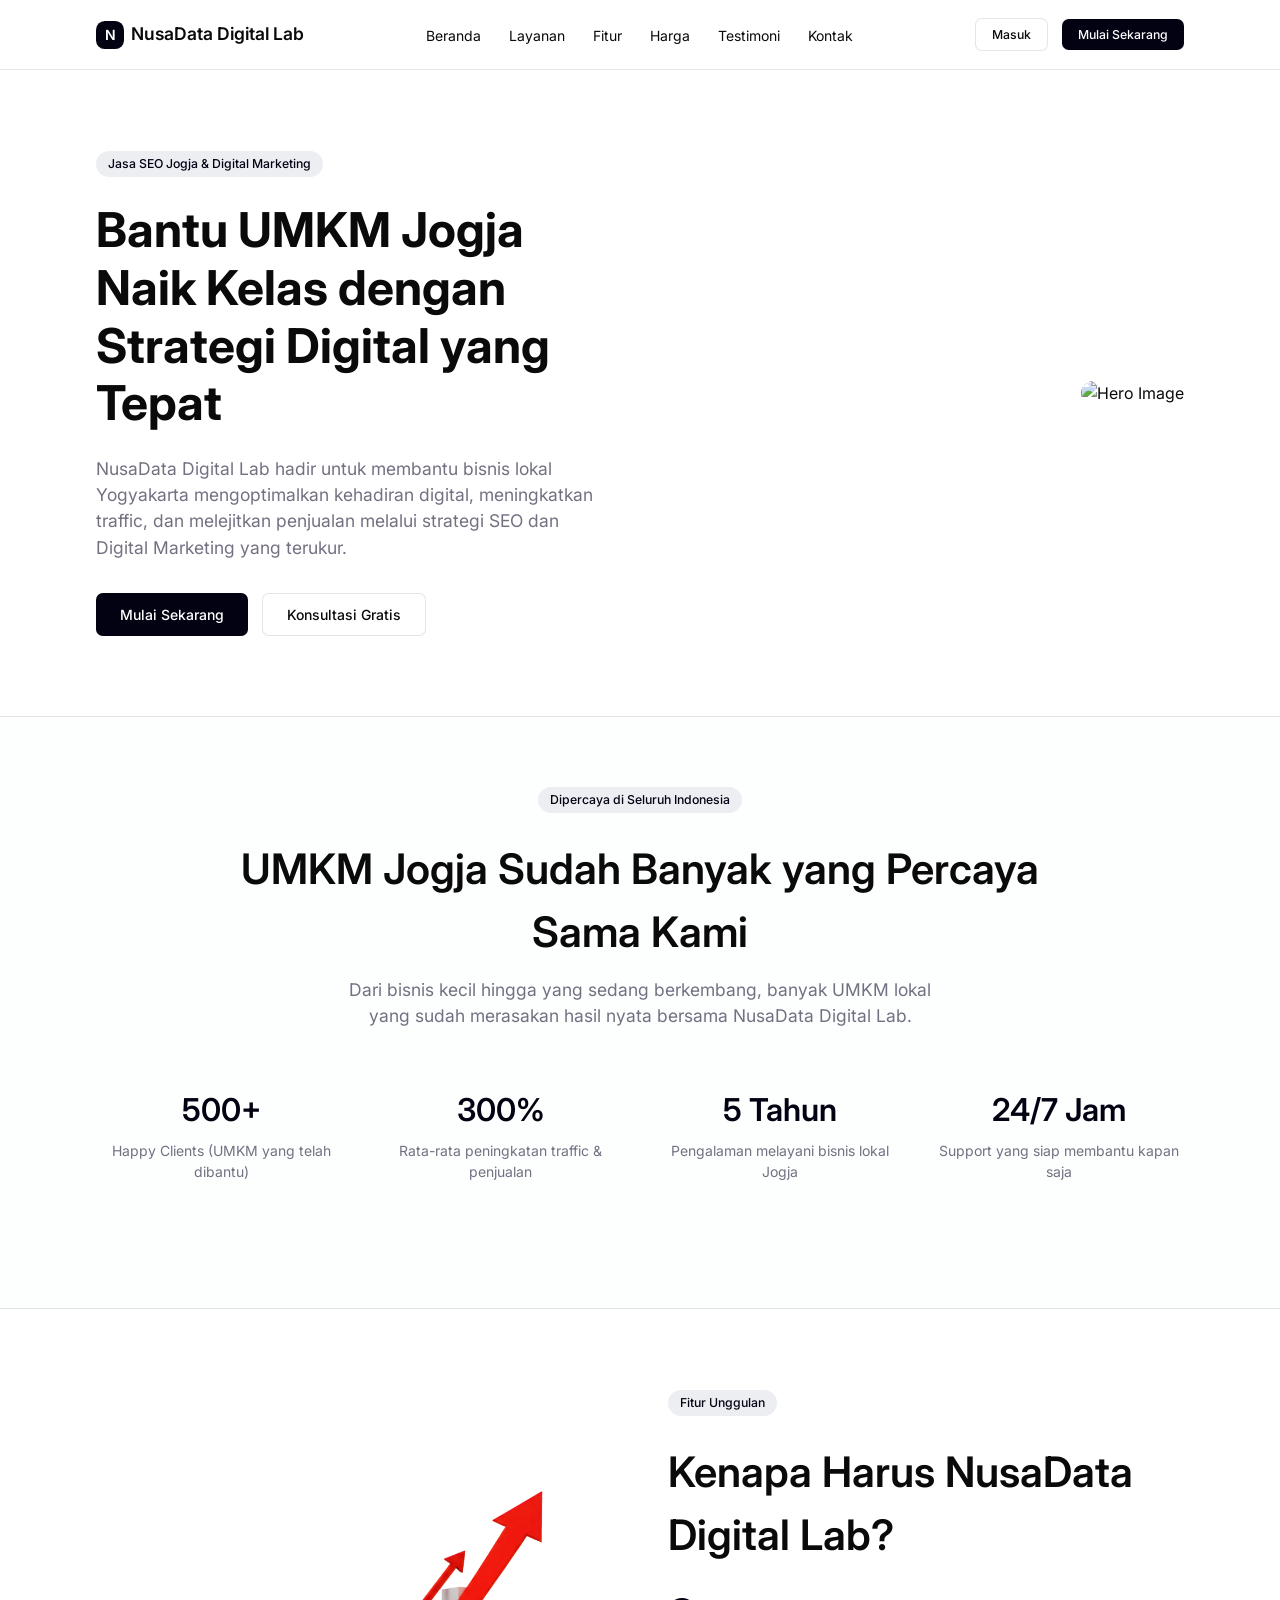
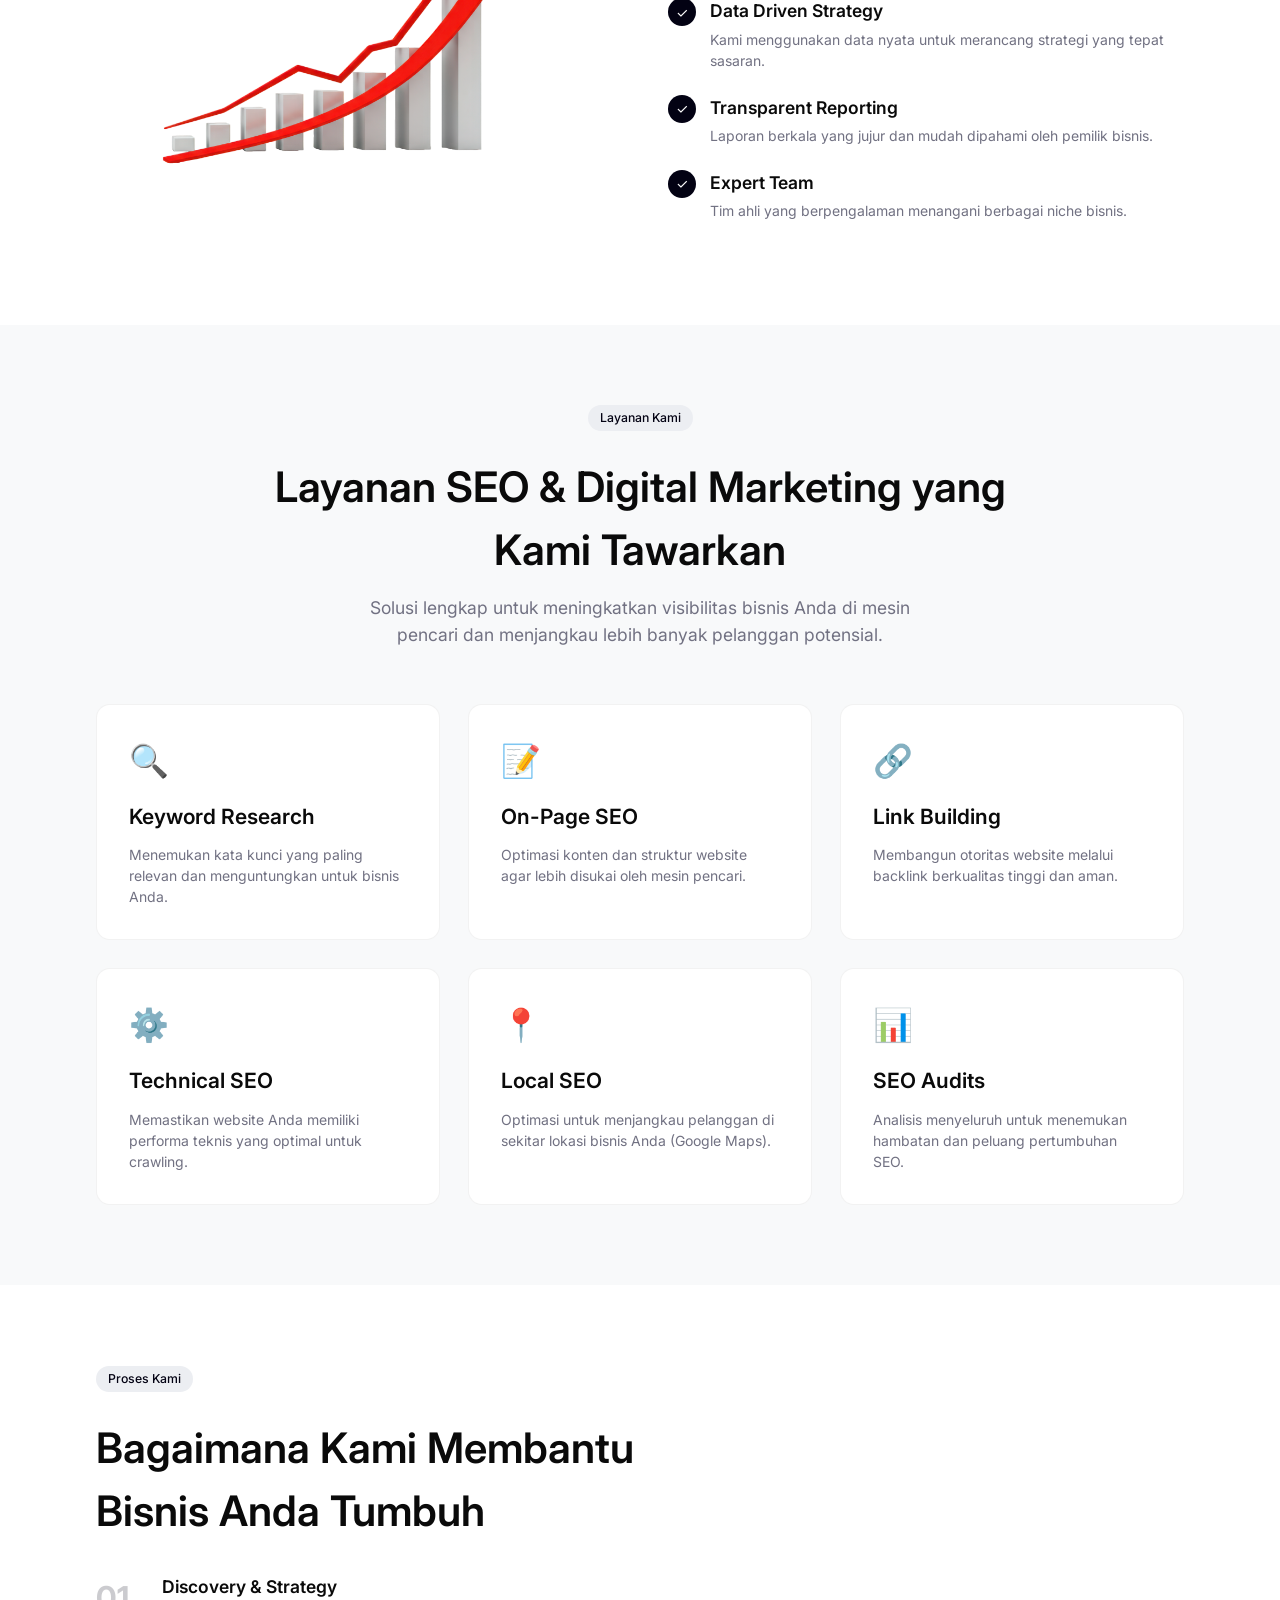
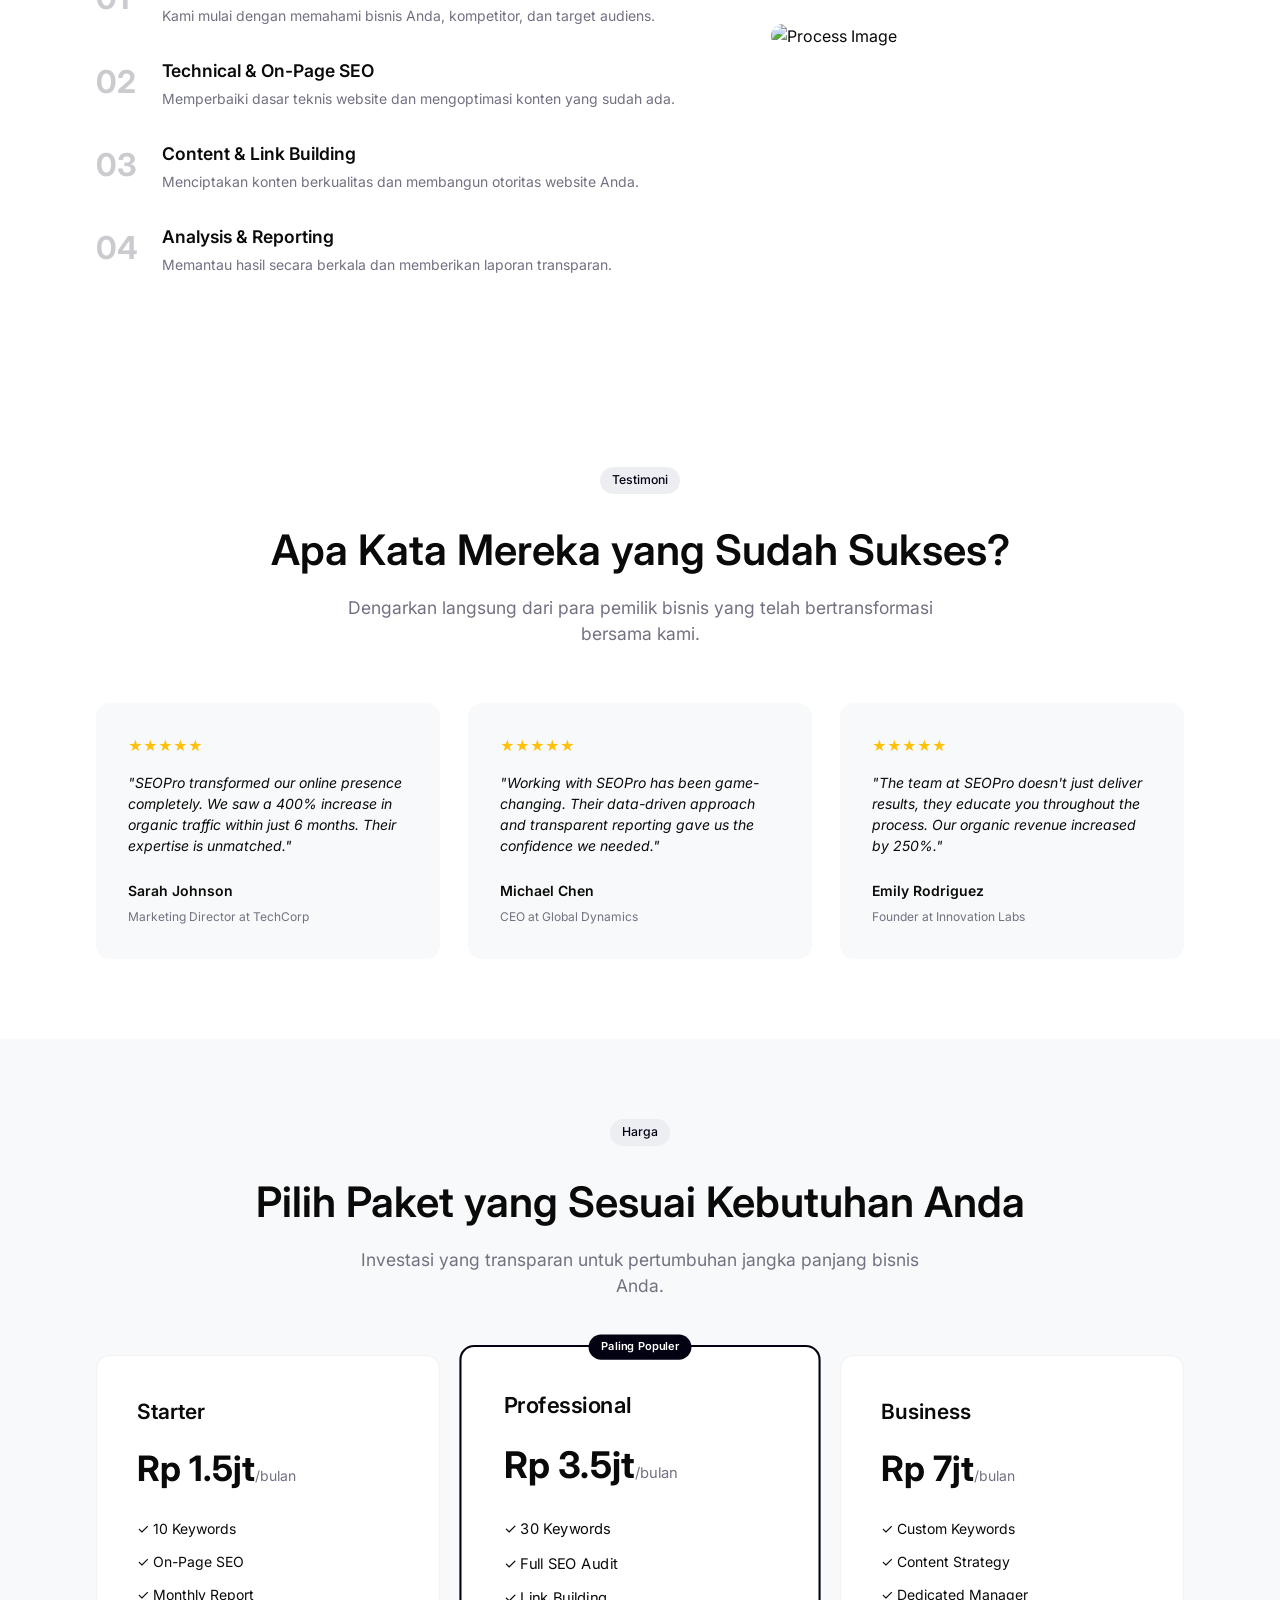
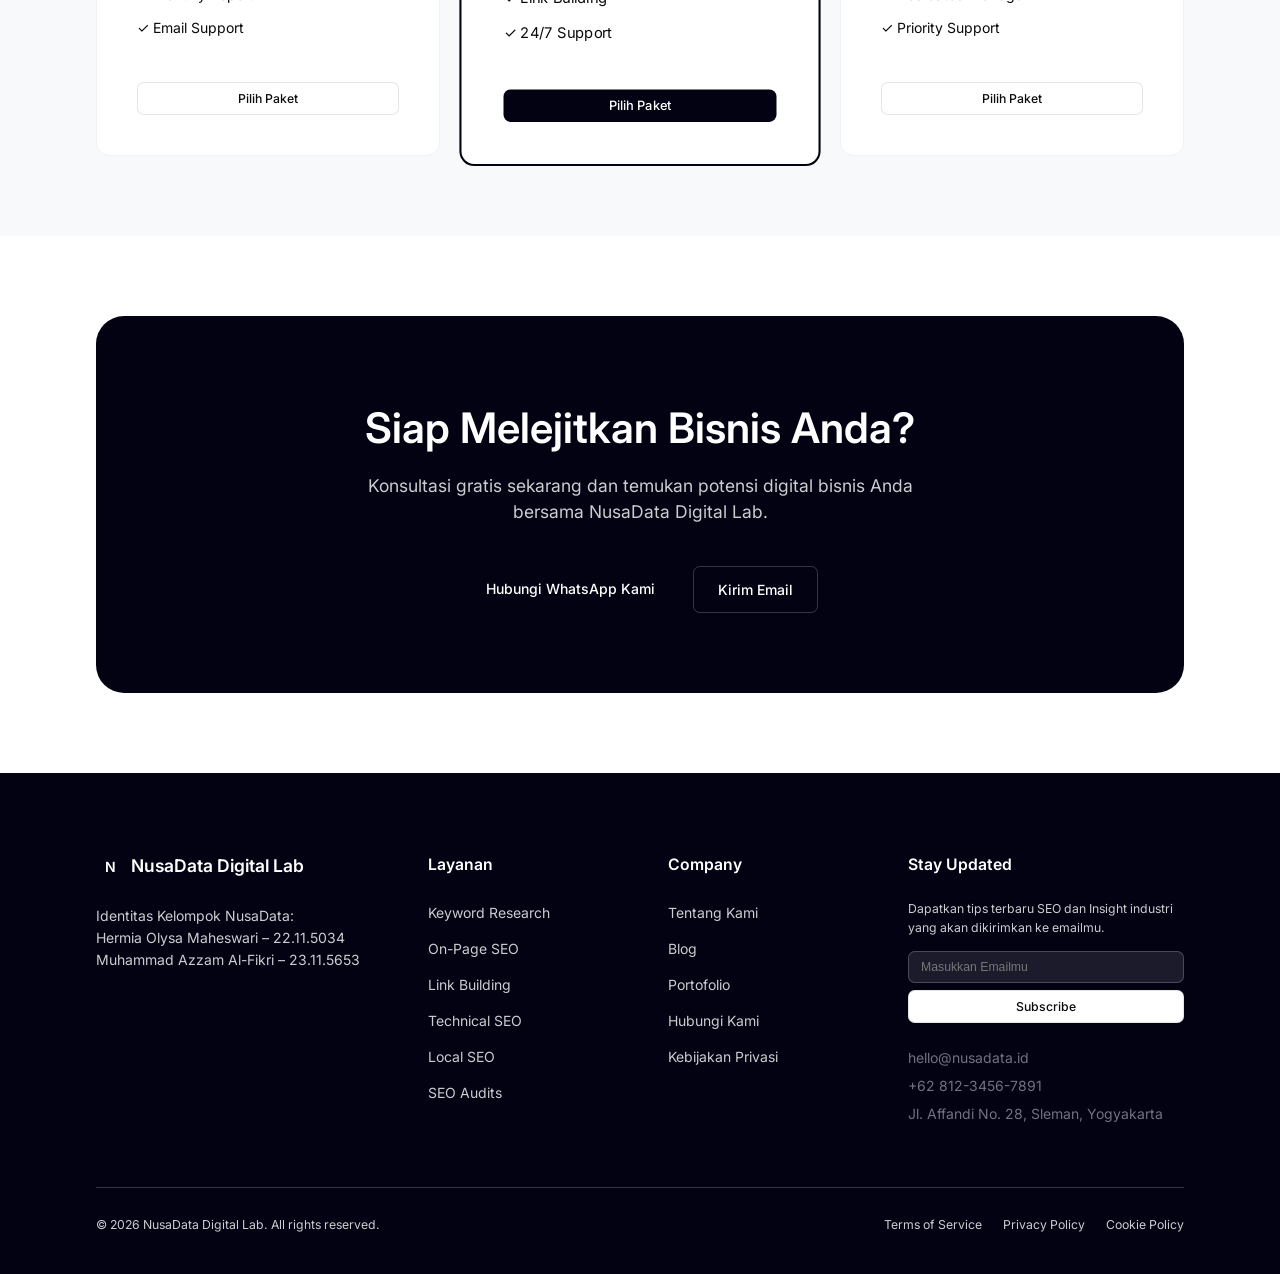
==== index.html @ 55cb4f83 "Add files via upload" ====
<!DOCTYPE html>
<html lang="id">
<head>
    <meta charset="UTF-8">
    <meta name="viewport" content="width=device-width, initial-scale=1.0">
    <title>NusaData Digital Lab - Jasa SEO Jogja & Digital Marketing</title>
    <link rel="stylesheet" href="styles.css">
    <link rel="preconnect" href="https://fonts.googleapis.com">
    <link rel="preconnect" href="https://fonts.gstatic.com" crossorigin>
    <link href="https://fonts.googleapis.com/css2?family=Inter:wght@400;500;600;700&display=swap" rel="stylesheet">
</head>
<body>
    <div class="landing-page-container">
        <!-- Header Section -->
        <header id="header" class="header">
            <div class="container header-container">
                <div class="logo">
                    <div class="logo-icon">N</div>
                    <span class="logo-text">NusaData Digital Lab</span>
                </div>
                <nav class="nav">
                    <ul class="nav-list">
                        <li><a href="#hero">Beranda</a></li>
                        <li><a href="#services">Layanan</a></li>
                        <li><a href="#features">Fitur</a></li>
                        <li><a href="#pricing">Harga</a></li>
                        <li><a href="#testimonials">Testimoni</a></li>
                        <li><a href="#contact">Kontak</a></li>
                    </ul>
                </nav>
                <div class="header-actions">
                    <button class="btn btn-secondary">Masuk</button>
                    <button class="btn btn-primary">Mulai Sekarang</button>
                </div>
            </div>
        </header>

        <main>
            <!-- Hero Section -->
            <section id="hero" class="hero">
                <div class="container hero-container">
                    <div class="hero-content">
                        <div class="badge">Jasa SEO Jogja & Digital Marketing</div>
                        <h1 class="hero-heading">Bantu UMKM Jogja Naik Kelas dengan Strategi Digital yang Tepat</h1>
                        <p class="hero-paragraph">NusaData Digital Lab hadir untuk membantu bisnis lokal Yogyakarta mengoptimalkan kehadiran digital, meningkatkan traffic, dan melejitkan penjualan melalui strategi SEO dan Digital Marketing yang terukur.</p>
                        <div class="hero-actions">
                            <button class="btn btn-primary btn-lg">Mulai Sekarang</button>
                            <button class="btn btn-secondary btn-lg">Konsultasi Gratis</button>
                        </div>
                    </div>
                    <div class="hero-image">
                        <img src="assets/hero.png" alt="Hero Image">
                    </div>
                </div>
            </section>

            <!-- Client Brands Section -->
            <section id="client-brands" class="client-brands">
                <div class="container">
                    <div class="section-header text-center">
                        <div class="badge">Dipercaya di Seluruh Indonesia</div>
                        <h2 class="section-title">UMKM Jogja Sudah Banyak yang Percaya Sama Kami</h2>
                        <p class="section-subtitle">Dari bisnis kecil hingga yang sedang berkembang, banyak UMKM lokal yang sudah merasakan hasil nyata bersama NusaData Digital Lab.</p>
                    </div>
                    
                    <div class="stats-grid">
                        <div class="stat-item">
                            <h3 class="stat-number">500+</h3>
                            <p class="stat-label">Happy Clients (UMKM yang telah dibantu)</p>
                        </div>
                        <div class="stat-item">
                            <h3 class="stat-number">300%</h3>
                            <p class="stat-label">Rata-rata peningkatan traffic & penjualan</p>
                        </div>
                        <div class="stat-item">
                            <h3 class="stat-number">5 Tahun</h3>
                            <p class="stat-label">Pengalaman melayani bisnis lokal Jogja</p>
                        </div>
                        <div class="stat-item">
                            <h3 class="stat-number">24/7 Jam</h3>
                            <p class="stat-label">Support yang siap membantu kapan saja</p>
                        </div>
                    </div>
                </div>
            </section>

            <!-- Features Section -->
            <section id="features" class="features">
                <div class="container features-container">
                    <div class="features-image">
                        <img src="assets/features.png" alt="Features Image">
                    </div>
                    <div class="features-content">
                        <div class="badge">Fitur Unggulan</div>
                        <h2 class="section-title">Kenapa Harus NusaData Digital Lab?</h2>
                        <ul class="features-list">
                            <li class="feature-item">
                                <div class="feature-icon">✓</div>
                                <div class="feature-text">
                                    <h3>Data Driven Strategy</h3>
                                    <p>Kami menggunakan data nyata untuk merancang strategi yang tepat sasaran.</p>
                                </div>
                            </li>
                            <li class="feature-item">
                                <div class="feature-icon">✓</div>
                                <div class="feature-text">
                                    <h3>Transparent Reporting</h3>
                                    <p>Laporan berkala yang jujur dan mudah dipahami oleh pemilik bisnis.</p>
                                </div>
                            </li>
                            <li class="feature-item">
                                <div class="feature-icon">✓</div>
                                <div class="feature-text">
                                    <h3>Expert Team</h3>
                                    <p>Tim ahli yang berpengalaman menangani berbagai niche bisnis.</p>
                                </div>
                            </li>
                        </ul>
                    </div>
                </div>
            </section>

            <!-- Services Section -->
            <section id="services" class="services">
                <div class="container">
                    <div class="section-header text-center">
                        <div class="badge">Layanan Kami</div>
                        <h2 class="section-title">Layanan SEO & Digital Marketing yang Kami Tawarkan</h2>
                        <p class="section-subtitle">Solusi lengkap untuk meningkatkan visibilitas bisnis Anda di mesin pencari dan menjangkau lebih banyak pelanggan potensial.</p>
                    </div>

                    <div class="services-grid">
                        <div class="service-card">
                            <div class="service-icon">🔍</div>
                            <h3>Keyword Research</h3>
                            <p>Menemukan kata kunci yang paling relevan dan menguntungkan untuk bisnis Anda.</p>
                        </div>
                        <div class="service-card">
                            <div class="service-icon">📝</div>
                            <h3>On-Page SEO</h3>
                            <p>Optimasi konten dan struktur website agar lebih disukai oleh mesin pencari.</p>
                        </div>
                        <div class="service-card">
                            <div class="service-icon">🔗</div>
                            <h3>Link Building</h3>
                            <p>Membangun otoritas website melalui backlink berkualitas tinggi dan aman.</p>
                        </div>
                        <div class="service-card">
                            <div class="service-icon">⚙️</div>
                            <h3>Technical SEO</h3>
                            <p>Memastikan website Anda memiliki performa teknis yang optimal untuk crawling.</p>
                        </div>
                        <div class="service-card">
                            <div class="service-icon">📍</div>
                            <h3>Local SEO</h3>
                            <p>Optimasi untuk menjangkau pelanggan di sekitar lokasi bisnis Anda (Google Maps).</p>
                        </div>
                        <div class="service-card">
                            <div class="service-icon">📊</div>
                            <h3>SEO Audits</h3>
                            <p>Analisis menyeluruh untuk menemukan hambatan dan peluang pertumbuhan SEO.</p>
                        </div>
                    </div>
                </div>
            </section>

            <!-- Process Section -->
            <section id="process" class="process">
                <div class="container process-container">
                    <div class="process-content">
                        <div class="badge">Proses Kami</div>
                        <h2 class="section-title">Bagaimana Kami Membantu Bisnis Anda Tumbuh</h2>
                        <div class="process-steps">
                            <div class="process-step">
                                <div class="step-number">01</div>
                                <div class="step-text">
                                    <h3>Discovery & Strategy</h3>
                                    <p>Kami mulai dengan memahami bisnis Anda, kompetitor, dan target audiens.</p>
                                </div>
                            </div>
                            <div class="process-step">
                                <div class="step-number">02</div>
                                <div class="step-text">
                                    <h3>Technical & On-Page SEO</h3>
                                    <p>Memperbaiki dasar teknis website dan mengoptimasi konten yang sudah ada.</p>
                                </div>
                            </div>
                            <div class="process-step">
                                <div class="step-number">03</div>
                                <div class="step-text">
                                    <h3>Content & Link Building</h3>
                                    <p>Menciptakan konten berkualitas dan membangun otoritas website Anda.</p>
                                </div>
                            </div>
                            <div class="process-step">
                                <div class="step-number">04</div>
                                <div class="step-text">
                                    <h3>Analysis & Reporting</h3>
                                    <p>Memantau hasil secara berkala dan memberikan laporan transparan.</p>
                                </div>
                            </div>
                        </div>
                    </div>
                    <div class="process-image">
                        <img src="assets/process.png" alt="Process Image">
                    </div>
                </div>
            </section>

            <!-- Testimonials Section -->
            <section id="testimonials" class="testimonials">
                <div class="container">
                    <div class="section-header text-center">
                        <div class="badge">Testimoni</div>
                        <h2 class="section-title">Apa Kata Mereka yang Sudah Sukses?</h2>
                        <p class="section-subtitle">Dengarkan langsung dari para pemilik bisnis yang telah bertransformasi bersama kami.</p>
                    </div>

                    <div class="testimonials-grid">
                        <div class="testimonial-card">
                            <div class="testimonial-stars">★★★★★</div>
                            <p class="testimonial-quote">"SEOPro transformed our online presence completely. We saw a 400% increase in organic traffic within just 6 months. Their expertise is unmatched."</p>
                            <div class="testimonial-author">
                                <div class="author-info">
                                    <h4>Sarah Johnson</h4>
                                    <span>Marketing Director at TechCorp</span>
                                </div>
                            </div>
                        </div>
                        <div class="testimonial-card">
                            <div class="testimonial-stars">★★★★★</div>
                            <p class="testimonial-quote">"Working with SEOPro has been game-changing. Their data-driven approach and transparent reporting gave us the confidence we needed."</p>
                            <div class="testimonial-author">
                                <div class="author-info">
                                    <h4>Michael Chen</h4>
                                    <span>CEO at Global Dynamics</span>
                                </div>
                            </div>
                        </div>
                        <div class="testimonial-card">
                            <div class="testimonial-stars">★★★★★</div>
                            <p class="testimonial-quote">"The team at SEOPro doesn't just deliver results, they educate you throughout the process. Our organic revenue increased by 250%."</p>
                            <div class="testimonial-author">
                                <div class="author-info">
                                    <h4>Emily Rodriguez</h4>
                                    <span>Founder at Innovation Labs</span>
                                </div>
                            </div>
                        </div>
                    </div>
                </div>
            </section>

            <!-- Pricing Section -->
            <section id="pricing" class="pricing">
                <div class="container">
                    <div class="section-header text-center">
                        <div class="badge">Harga</div>
                        <h2 class="section-title">Pilih Paket yang Sesuai Kebutuhan Anda</h2>
                        <p class="section-subtitle">Investasi yang transparan untuk pertumbuhan jangka panjang bisnis Anda.</p>
                    </div>

                    <div class="pricing-grid">
                        <div class="pricing-card">
                            <h3>Starter</h3>
                            <div class="price">Rp 1.5jt<span>/bulan</span></div>
                            <ul class="pricing-features">
                                <li>✓ 10 Keywords</li>
                                <li>✓ On-Page SEO</li>
                                <li>✓ Monthly Report</li>
                                <li>✓ Email Support</li>
                            </ul>
                            <button class="btn btn-secondary w-full">Pilih Paket</button>
                        </div>
                        <div class="pricing-card featured">
                            <div class="card-badge">Paling Populer</div>
                            <h3>Professional</h3>
                            <div class="price">Rp 3.5jt<span>/bulan</span></div>
                            <ul class="pricing-features">
                                <li>✓ 30 Keywords</li>
                                <li>✓ Full SEO Audit</li>
                                <li>✓ Link Building</li>
                                <li>✓ 24/7 Support</li>
                            </ul>
                            <button class="btn btn-primary w-full">Pilih Paket</button>
                        </div>
                        <div class="pricing-card">
                            <h3>Business</h3>
                            <div class="price">Rp 7jt<span>/bulan</span></div>
                            <ul class="pricing-features">
                                <li>✓ Custom Keywords</li>
                                <li>✓ Content Strategy</li>
                                <li>✓ Dedicated Manager</li>
                                <li>✓ Priority Support</li>
                            </ul>
                            <button class="btn btn-secondary w-full">Pilih Paket</button>
                        </div>
                    </div>
                </div>
            </section>

            <!-- Contact Section -->
            <section id="contact" class="contact">
                <div class="container">
                    <div class="cta-box text-center">
                        <h2 class="section-title">Siap Melejitkan Bisnis Anda?</h2>
                        <p class="section-subtitle">Konsultasi gratis sekarang dan temukan potensi digital bisnis Anda bersama NusaData Digital Lab.</p>
                        <div class="cta-actions">
                            <a href="#" class="btn btn-primary btn-lg">Hubungi WhatsApp Kami</a>
                            <a href="#" class="btn btn-secondary btn-lg">Kirim Email</a>
                        </div>
                    </div>
                </div>
            </section>
        </main>

        <!-- Footer Section -->
        <footer id="footer" class="footer">
            <div class="container footer-container">
                <div class="footer-grid">
                    <div class="footer-info">
                        <div class="logo">
                            <div class="logo-icon">N</div>
                            <span class="logo-text">NusaData Digital Lab</span>
                        </div>
                        <p class="footer-description">Identitas Kelompok NusaData:<br>
                        Hermia Olysa Maheswari – 22.11.5034<br>
                        Muhammad Azzam Al-Fikri – 23.11.5653</p>
                        <div class="social-links">
                            <!-- Icons would go here -->
                        </div>
                    </div>
                    <div class="footer-links">
                        <h3>Layanan</h3>
                        <ul>
                            <li><a href="#">Keyword Research</a></li>
                            <li><a href="#">On-Page SEO</a></li>
                            <li><a href="#">Link Building</a></li>
                            <li><a href="#">Technical SEO</a></li>
                            <li><a href="#">Local SEO</a></li>
                            <li><a href="#">SEO Audits</a></li>
                        </ul>
                    </div>
                    <div class="footer-links">
                        <h3>Company</h3>
                        <ul>
                            <li><a href="#">Tentang Kami</a></li>
                            <li><a href="#">Blog</a></li>
                            <li><a href="#">Portofolio</a></li>
                            <li><a href="#">Hubungi Kami</a></li>
                            <li><a href="#">Kebijakan Privasi</a></li>
                        </ul>
                    </div>
                    <div class="footer-newsletter">
                        <h3>Stay Updated</h3>
                        <p>Dapatkan tips terbaru SEO dan Insight industri yang akan dikirimkan ke emailmu.</p>
                        <form class="newsletter-form">
                            <input type="email" placeholder="Masukkan Emailmu">
                            <button type="submit" class="btn btn-secondary">Subscribe</button>
                        </form>
                        <div class="contact-info">
                            <p>hello@nusadata.id</p>
                            <p>+62 812-3456-7891</p>
                            <p>Jl. Affandi No. 28, Sleman, Yogyakarta</p>
                        </div>
                    </div>
                </div>
                <div class="footer-bottom">
                    <p>© 2026 NusaData Digital Lab. All rights reserved.</p>
                    <div class="footer-bottom-links">
                        <a href="#">Terms of Service</a>
                        <a href="#">Privacy Policy</a>
                        <a href="#">Cookie Policy</a>
                    </div>
                </div>
            </div>
        </footer>
    </div>
</body>
</html>
---- styles.css ----
:root {
    --primary-color: #030213;
    --secondary-color: #0a0a0a;
    --text-muted: #717182;
    --bg-light: #eceef2;
    --white: #ffffff;
    --font-family: 'Inter', sans-serif;
    --container-padding: 96px;
}

* {
    margin: 0;
    padding: 0;
    box-sizing: border-box;
}

body {
    font-family: var(--font-family);
    color: var(--secondary-color);
    line-height: 1.5;
    background-color: var(--white);
    overflow-x: hidden;
}

.landing-page-container {
    width: 100%;
}

header, section, footer {
    width: 100%;
}

/* Common Layout Utilities */
.container {
    padding-left: var(--container-padding);
    padding-right: var(--container-padding);
    max-width: 1536px;
    margin: 0 auto;
}

button {
    cursor: pointer;
    border: none;
    background: none;
    font-family: inherit;
}

ul {
    list-style: none;
}

a {
    text-decoration: none;
    color: inherit;
}

/* Header Styles */
.header {
    background-color: var(--white);
    border-bottom: 1px solid rgba(0, 0, 0, 0.1);
    height: 70px;
    display: flex;
    align-items: center;
    position: sticky;
    top: 0;
    z-index: 1000;
}

.header-container {
    display: flex;
    justify-content: space-between;
    align-items: center;
    width: 100%;
}

.logo {
    display: flex;
    align-items: center;
    gap: 7px;
}

.logo-icon {
    background-color: var(--primary-color);
    color: var(--white);
    width: 28px;
    height: 28px;
    border-radius: 8.75px;
    display: flex;
    align-items: center;
    justify-content: center;
    font-weight: 600;
    font-size: 14px;
}

.logo-text {
    font-weight: 600;
    font-size: 17.5px;
    color: var(--secondary-color);
}

.nav-list {
    display: flex;
    gap: 28px;
}

.nav-list a {
    font-size: 14px;
    color: var(--secondary-color);
    transition: color 0.3s ease;
}

.nav-list a:hover {
    color: var(--text-muted);
}

.header-actions {
    display: flex;
    gap: 14px;
    align-items: center;
}

/* Button Styles */
.btn {
    padding: 8px 16px;
    border-radius: 6.75px;
    font-size: 12.25px;
    font-weight: 500;
    transition: all 0.3s ease;
}

.btn-primary {
    background-color: var(--primary-color);
    color: var(--white);
}

.btn-primary:hover {
    opacity: 0.9;
}

.btn-secondary {
    background-color: var(--white);
    color: var(--secondary-color);
    border: 1px solid rgba(0, 0, 0, 0.1);
}

.btn-secondary:hover {
    background-color: rgba(0, 0, 0, 0.05);
}

/* Hero Section */
.hero {
    background-color: var(--white);
    padding: 80px 0;
}

.hero-container {
    display: flex;
    align-items: center;
    gap: 56px;
}

.hero-content {
    flex: 1;
}

.badge {
    display: inline-block;
    background-color: var(--bg-light);
    color: var(--primary-color);
    padding: 4px 12px;
    border-radius: 33554400px;
    font-size: 12.25px;
    font-weight: 500;
    margin-bottom: 24px;
}

.hero-heading {
    font-size: 48px;
    line-height: 1.2;
    font-weight: 700;
    color: var(--secondary-color);
    margin-bottom: 24px;
}

.hero-paragraph {
    font-size: 17.5px;
    color: var(--text-muted);
    margin-bottom: 32px;
    max-width: 588px;
}

.hero-actions {
    display: flex;
    gap: 14px;
}

.btn-lg {
    padding: 12px 24px;
    font-size: 14px;
}

.hero-image {
    flex: 1;
    display: flex;
    justify-content: flex-end;
}

.hero-image img {
    max-width: 100%;
    height: auto;
    border-radius: 17.5px;
}

/* Client Brands Section */
.client-brands {
    background-color: rgba(236, 238, 242, 0.1);
    padding: 70px 0;
    border-top: 1px solid rgba(0, 0, 0, 0.1);
    border-bottom: 1px solid rgba(0, 0, 0, 0.1);
}

/* Common Section Styles */
.text-center {
    text-align: center;
}

.section-header {
    margin-bottom: 56px;
    display: flex;
    flex-direction: column;
    align-items: center;
}

.section-title {
    font-size: 42px;
    font-weight: 600;
    color: var(--secondary-color);
    margin-bottom: 14px;
    max-width: 800px;
}

.section-subtitle {
    font-size: 17.5px;
    color: var(--text-muted);
    max-width: 588px;
}

/* Stats Styles */
.stats-grid {
    display: grid;
    grid-template-columns: repeat(4, 1fr);
    gap: 28px;
    margin-bottom: 56px;
}

.stat-item {
    text-align: center;
}

.stat-number {
    font-size: 31.5px;
    font-weight: 600;
    color: var(--primary-color);
    margin-bottom: 7px;
}

.stat-label {
    font-size: 14px;
    color: var(--text-muted);
}

/* Features Section */
.features {
    padding: 80px 0;
}

.features-container {
    display: flex;
    align-items: center;
    gap: 56px;
}

.features-image {
    flex: 1;
}

.features-image img {
    max-width: 100%;
    height: auto;
}

.features-content {
    flex: 1;
}

.features-list {
    margin-top: 32px;
}

.feature-item {
    display: flex;
    gap: 14px;
    margin-bottom: 24px;
}

.feature-icon {
    background-color: var(--primary-color);
    color: var(--white);
    width: 28px;
    height: 28px;
    border-radius: 50%;
    display: flex;
    align-items: center;
    justify-content: center;
    font-size: 14px;
    flex-shrink: 0;
}

.feature-text h3 {
    font-size: 17.5px;
    font-weight: 600;
    margin-bottom: 4px;
}

.feature-text p {
    font-size: 14px;
    color: var(--text-muted);
}

/* Services Section */
.services {
    background-color: #f8f9fa;
    padding: 80px 0;
}

.services-grid {
    display: grid;
    grid-template-columns: repeat(3, 1fr);
    gap: 28px;
}

.service-card {
    background-color: var(--white);
    padding: 32px;
    border-radius: 14px;
    border: 1px solid rgba(0, 0, 0, 0.05);
    transition: all 0.3s ease;
}

.service-card:hover {
    transform: translateY(-5px);
    box-shadow: 0 10px 30px rgba(0, 0, 0, 0.05);
}

.service-icon {
    font-size: 32px;
    margin-bottom: 16px;
}

.service-card h3 {
    font-size: 21px;
    font-weight: 600;
    margin-bottom: 12px;
}

.service-card p {
    font-size: 14px;
    color: var(--text-muted);
}

/* Process Section */
.process {
    padding: 80px 0;
}

.process-container {
    display: flex;
    align-items: center;
    gap: 56px;
}

.process-content {
    flex: 1.2;
}

.process-steps {
    margin-top: 32px;
}

.process-step {
    display: flex;
    gap: 21px;
    margin-bottom: 32px;
}

.step-number {
    font-size: 31.5px;
    font-weight: 700;
    color: var(--primary-color);
    opacity: 0.2;
    min-width: 45px;
}

.step-text h3 {
    font-size: 17.5px;
    font-weight: 600;
    margin-bottom: 4px;
}

.step-text p {
    font-size: 14px;
    color: var(--text-muted);
}

.process-image {
    flex: 0.8;
}

.process-image img {
    max-width: 100%;
    height: auto;
    border-radius: 17.5px;
}

/* Testimonials Section */
.testimonials {
    padding: 80px 0;
    background-color: var(--white);
}

.testimonials-grid {
    display: grid;
    grid-template-columns: repeat(3, 1fr);
    gap: 28px;
}

.testimonial-card {
    background-color: #f8f9fa;
    padding: 32px;
    border-radius: 14px;
    display: flex;
    flex-direction: column;
}

.testimonial-stars {
    color: #ffc107;
    margin-bottom: 16px;
    font-size: 14px;
}

.testimonial-quote {
    font-size: 14px;
    font-style: italic;
    color: var(--secondary-color);
    margin-bottom: 24px;
    flex-grow: 1;
}

.testimonial-author h4 {
    font-size: 14px;
    font-weight: 600;
    margin-bottom: 2px;
}

.testimonial-author span {
    font-size: 12px;
    color: var(--text-muted);
}

/* Pricing Section */
.pricing {
    background-color: #f8f9fa;
    padding: 80px 0;
}

.pricing-grid {
    display: grid;
    grid-template-columns: repeat(3, 1fr);
    gap: 28px;
}

.pricing-card {
    background-color: var(--white);
    padding: 40px;
    border-radius: 14px;
    border: 1px solid rgba(0, 0, 0, 0.05);
    display: flex;
    flex-direction: column;
    position: relative;
}

.pricing-card.featured {
    border: 2px solid var(--primary-color);
    transform: scale(1.05);
    z-index: 10;
}

.card-badge {
    position: absolute;
    top: -12px;
    left: 50%;
    transform: translateX(-50%);
    background-color: var(--primary-color);
    color: var(--white);
    padding: 4px 12px;
    border-radius: 33554400px;
    font-size: 10.5px;
    font-weight: 600;
}

.pricing-card h3 {
    font-size: 21px;
    font-weight: 600;
    margin-bottom: 14px;
}

.price {
    font-size: 35px;
    font-weight: 700;
    margin-bottom: 24px;
}

.price span {
    font-size: 14px;
    font-weight: 400;
    color: var(--text-muted);
}

.pricing-features {
    margin-bottom: 32px;
    flex-grow: 1;
}

.pricing-features li {
    font-size: 14px;
    margin-bottom: 12px;
    color: var(--secondary-color);
}

.w-full {
    width: 100%;
}

/* Contact Section */
.contact {
    padding: 80px 0;
    background-color: var(--white);
}

.cta-box {
    background-color: var(--primary-color);
    color: var(--white);
    padding: 80px;
    border-radius: 28px;
    display: flex;
    flex-direction: column;
    align-items: center;
}

.cta-box .section-title {
    color: var(--white);
}

.cta-box .section-subtitle {
    color: rgba(255, 255, 255, 0.8);
    margin-bottom: 40px;
}

.cta-actions {
    display: flex;
    gap: 14px;
}

.cta-actions .btn-secondary {
    background-color: transparent;
    color: var(--white);
    border-color: rgba(255, 255, 255, 0.2);
}

.cta-actions .btn-secondary:hover {
    background-color: rgba(255, 255, 255, 0.1);
}

/* Footer Styles */
.footer {
    background-color: var(--primary-color);
    color: var(--white);
    padding: 80px 0 40px;
}

.footer-grid {
    display: grid;
    grid-template-columns: 1.5fr 1fr 1fr 1.5fr;
    gap: 56px;
    margin-bottom: 56px;
}

.footer-info .logo {
    margin-bottom: 24px;
}

.footer-info .logo-text {
    color: var(--white);
}

.footer-description {
    font-size: 14px;
    color: rgba(255, 255, 255, 0.8);
    line-height: 1.6;
}

.footer-links h3, .footer-newsletter h3 {
    font-size: 15.75px;
    font-weight: 600;
    margin-bottom: 24px;
}

.footer-links ul li {
    margin-bottom: 12px;
}

.footer-links ul li a {
    font-size: 14px;
    color: rgba(255, 255, 255, 0.8);
    transition: color 0.3s ease;
}

.footer-links ul li a:hover {
    color: var(--white);
}

.footer-newsletter p {
    font-size: 12.25px;
    color: rgba(255, 255, 255, 0.8);
    margin-bottom: 14px;
}

.newsletter-form {
    display: flex;
    flex-direction: column;
    gap: 7px;
    margin-bottom: 24px;
}

.newsletter-form input {
    background-color: rgba(255, 255, 255, 0.1);
    border: 1px solid rgba(255, 255, 255, 0.2);
    border-radius: 6.75px;
    padding: 8px 12px;
    color: var(--white);
    font-size: 12.25px;
}

.contact-info p {
    font-size: 14px;
    color: #717182;
    margin-bottom: 7px;
}

.footer-bottom {
    border-top: 1px solid rgba(255, 255, 255, 0.2);
    padding-top: 28px;
    display: flex;
    justify-content: space-between;
    align-items: center;
    font-size: 12.25px;
    color: rgba(255, 255, 255, 0.8);
}

.footer-bottom-links {
    display: flex;
    gap: 21px;
}

.footer-bottom-links a:hover {
    text-decoration: underline;
}

/* Responsive Styles */
@media (max-width: 1024px) {
    .container {
        padding-left: 40px;
        padding-right: 40px;
    }
    .hero-container, .features-container, .process-container {
        flex-direction: column;
        text-align: center;
    }
    .hero-content, .features-content, .process-content {
        max-width: 100%;
    }
    .hero-paragraph, .section-subtitle {
        margin-left: auto;
        margin-right: auto;
    }
    .stats-grid, .services-grid, .testimonials-grid, .pricing-grid {
        grid-template-columns: repeat(2, 1fr);
    }
    .footer-grid {
        grid-template-columns: repeat(2, 1fr);
    }
}

@media (max-width: 640px) {
    .container {
        padding-left: 20px;
        padding-right: 20px;
    }
    .stats-grid, .services-grid, .testimonials-grid, .pricing-grid, .footer-grid {
        grid-template-columns: 1fr;
    }
    .nav {
        display: none; /* Mobile menu needed but skipping for simplicity */
    }
    .hero-heading {
        font-size: 32px;
    }
}
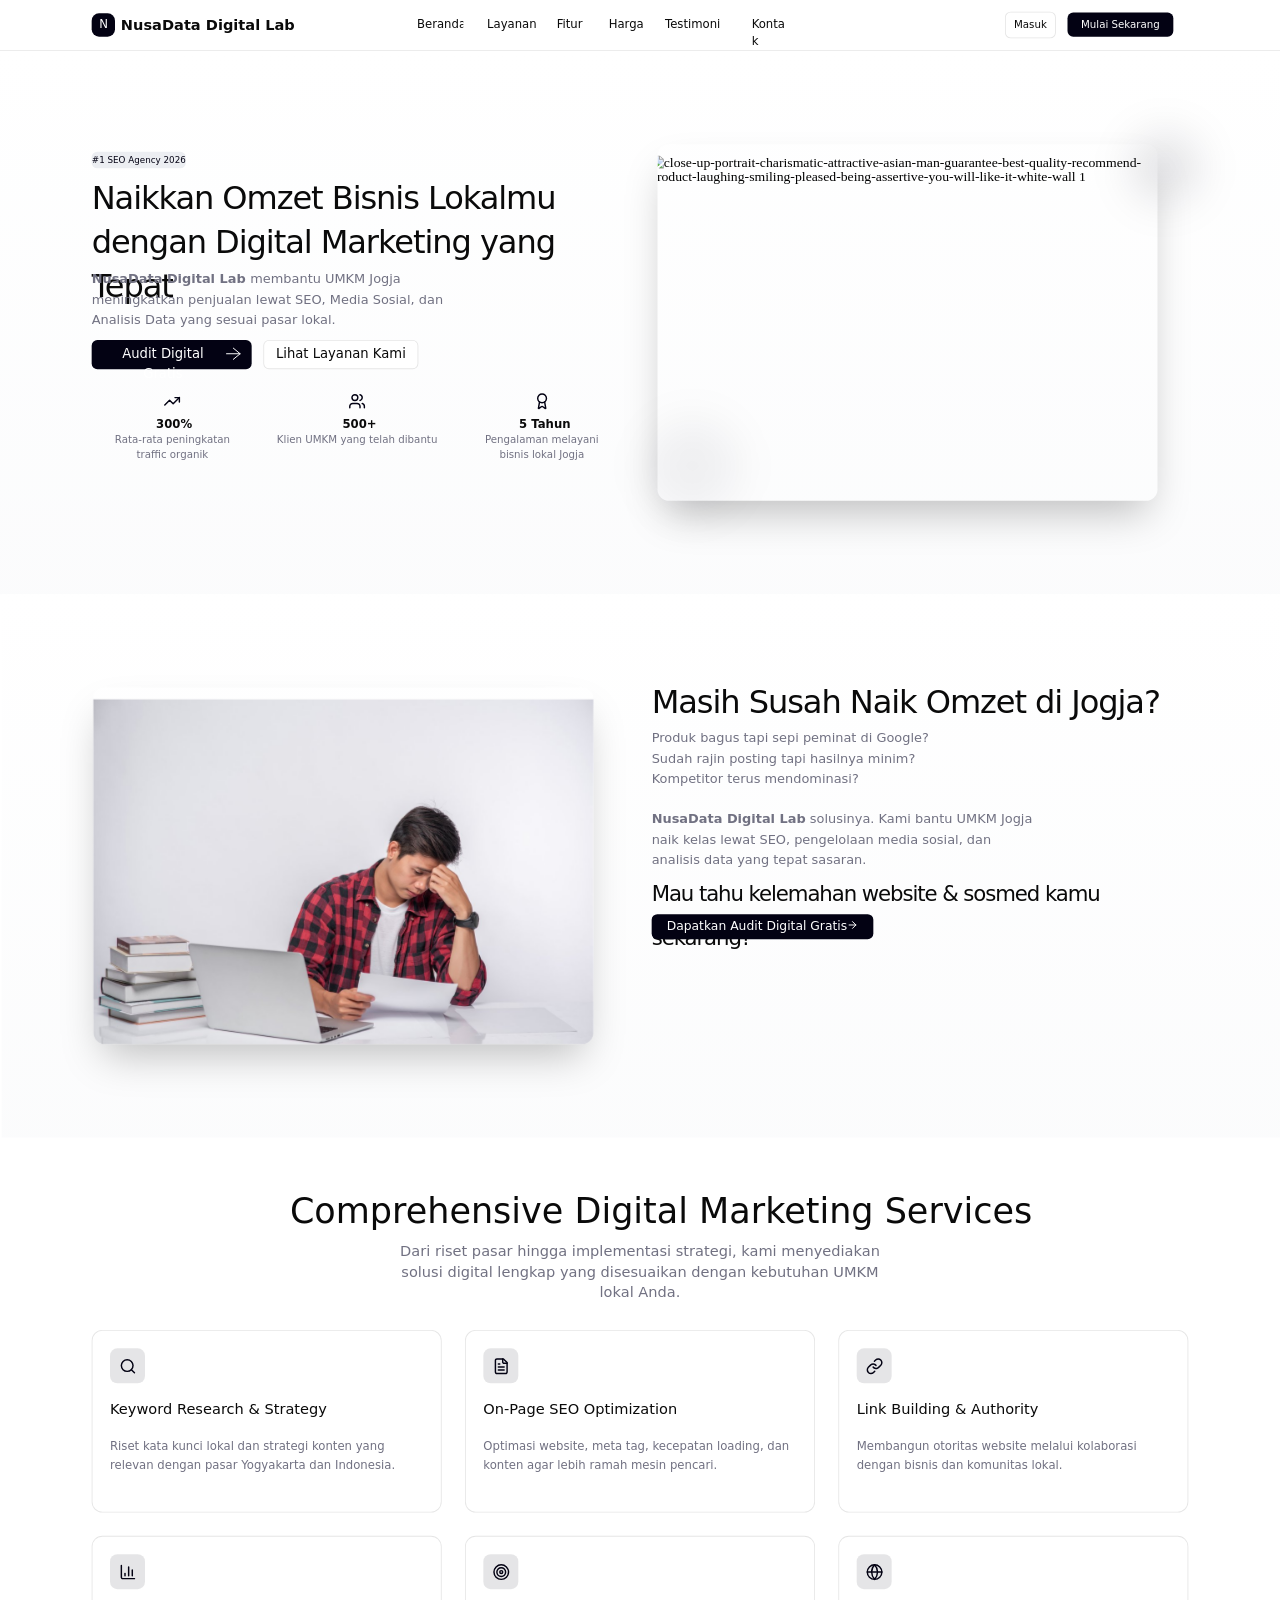
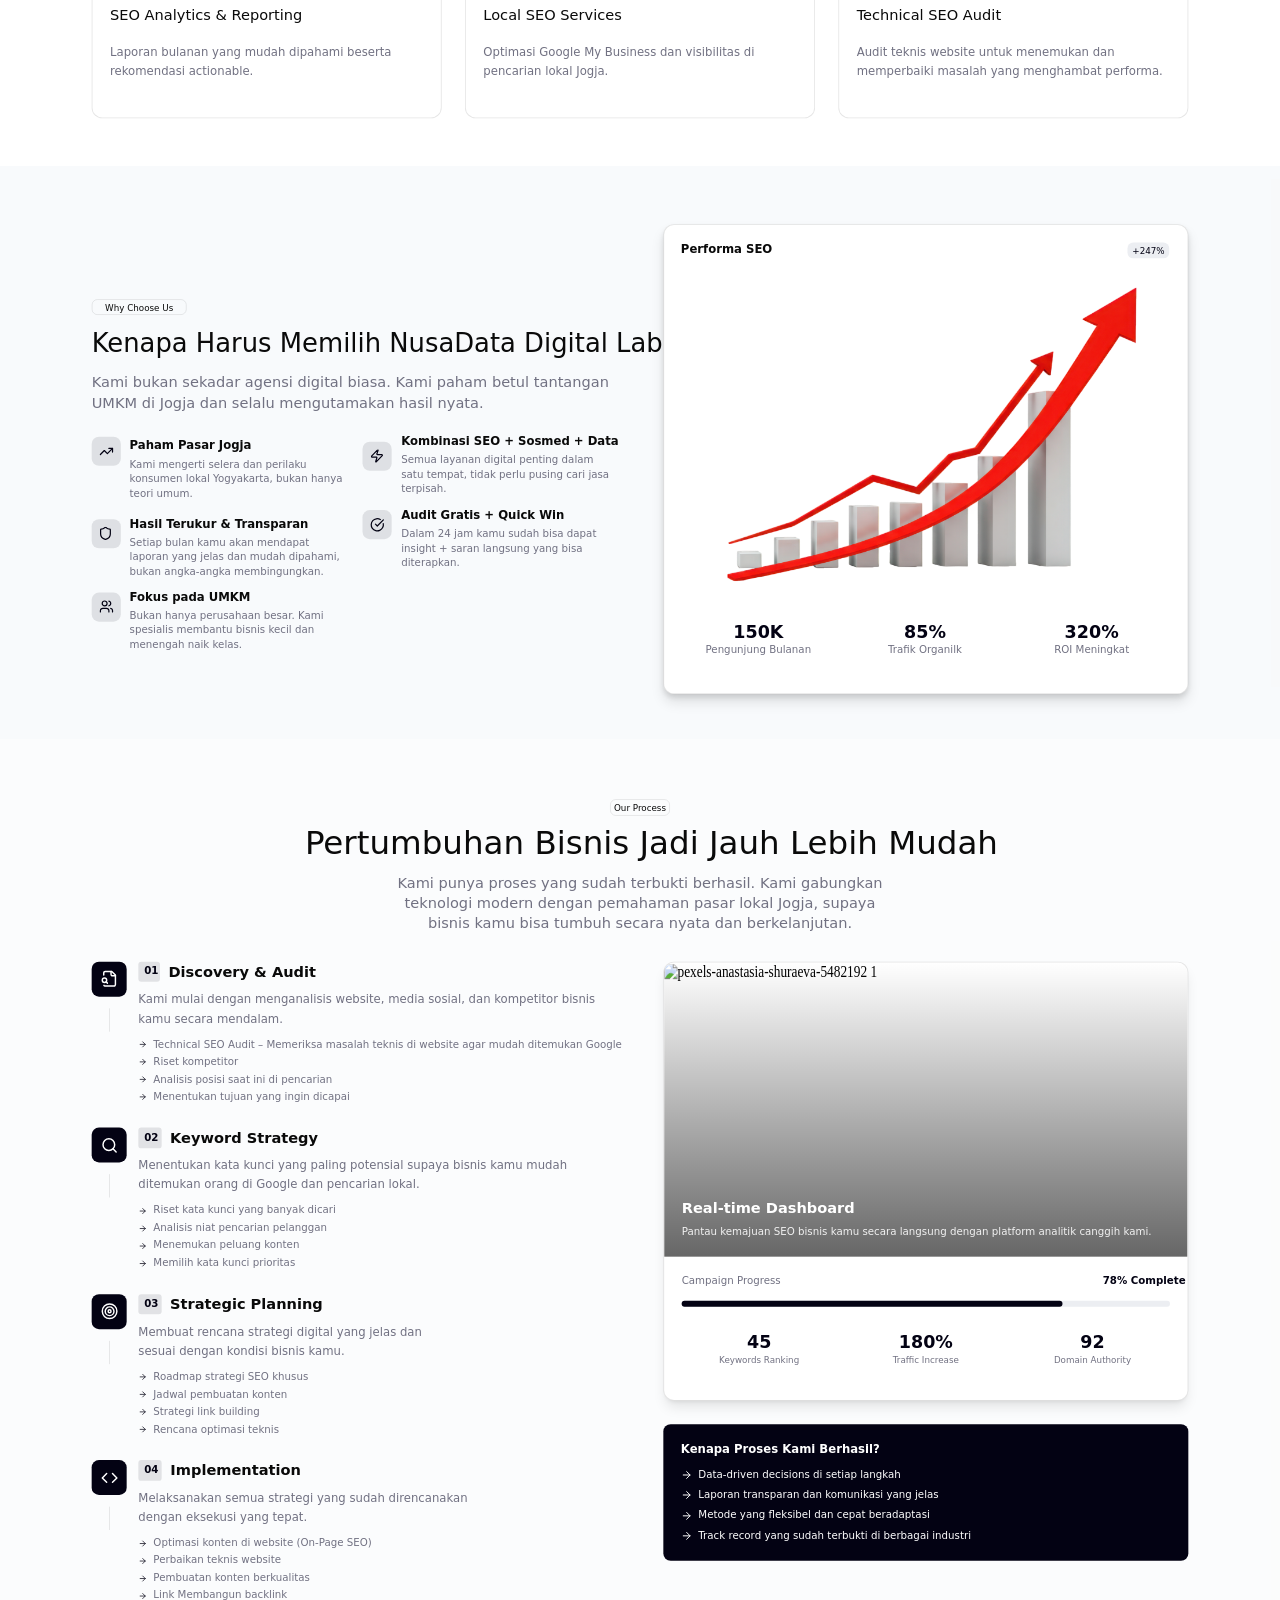
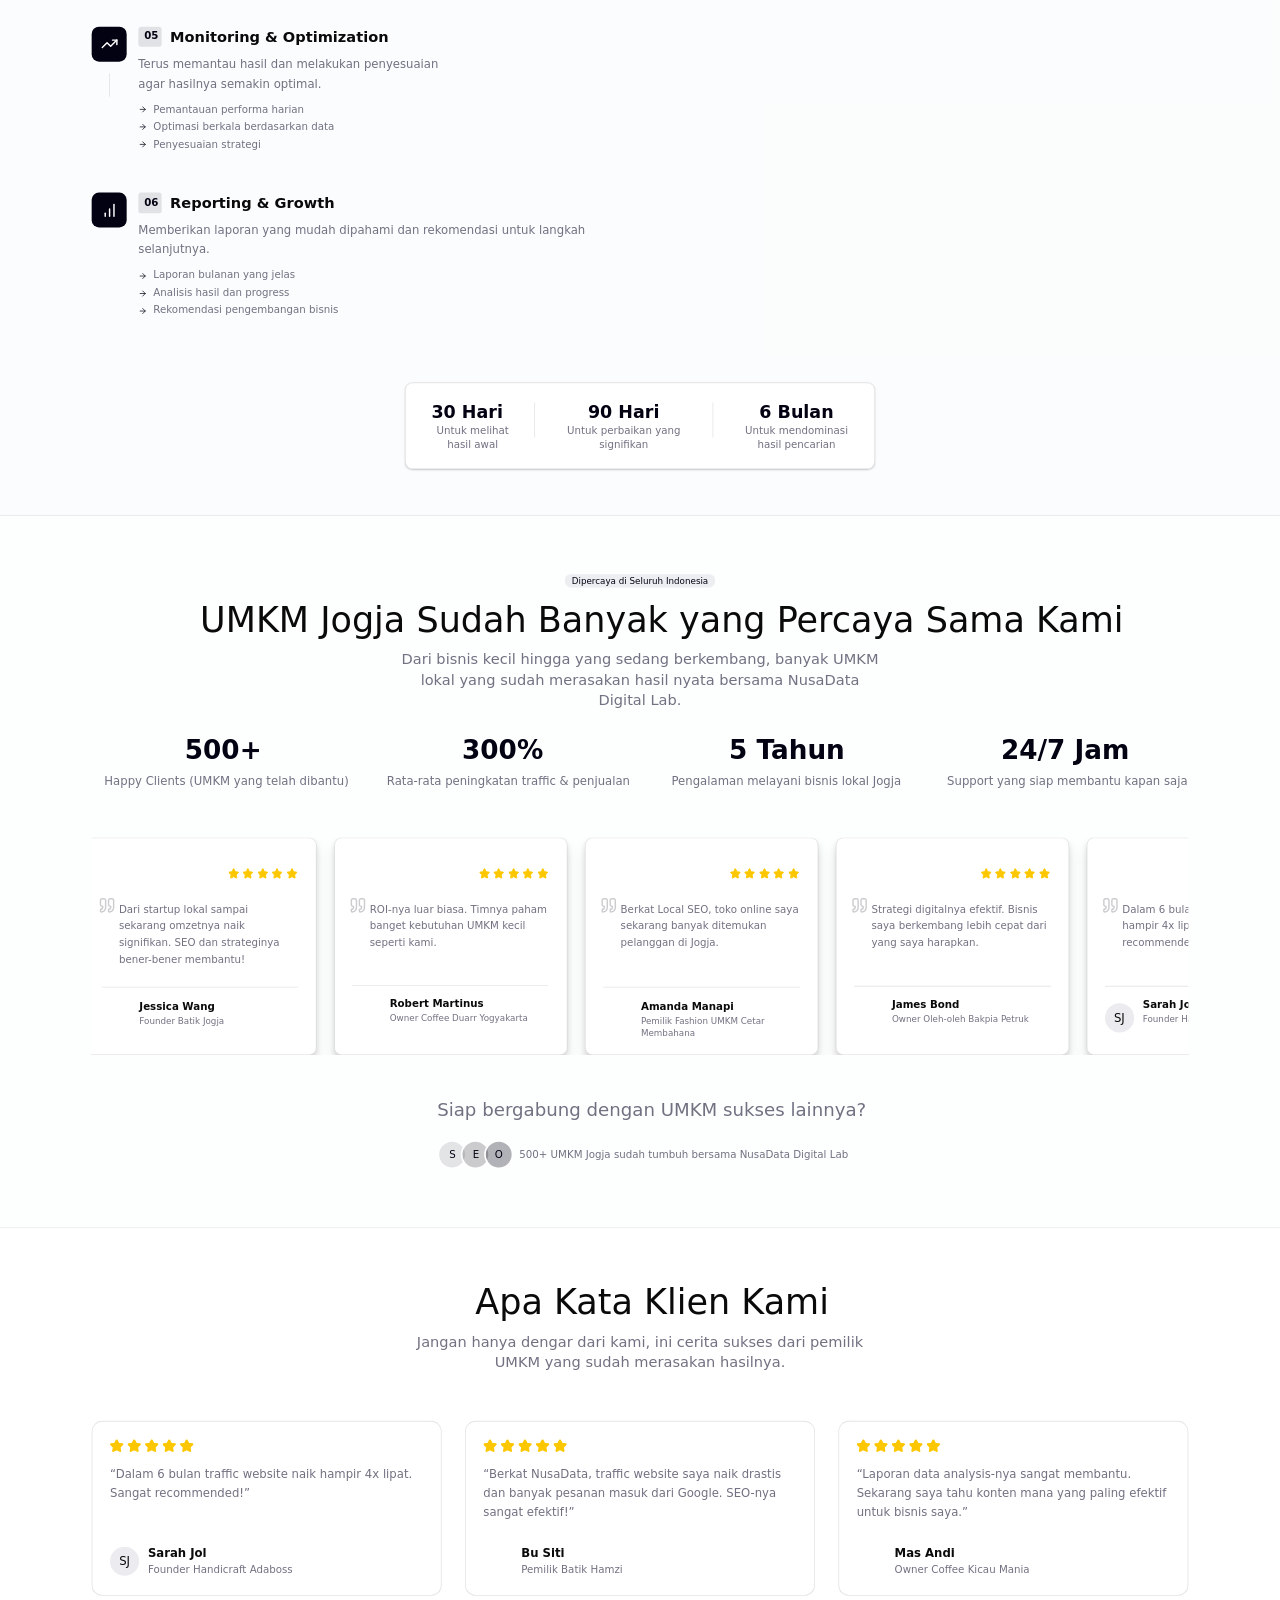
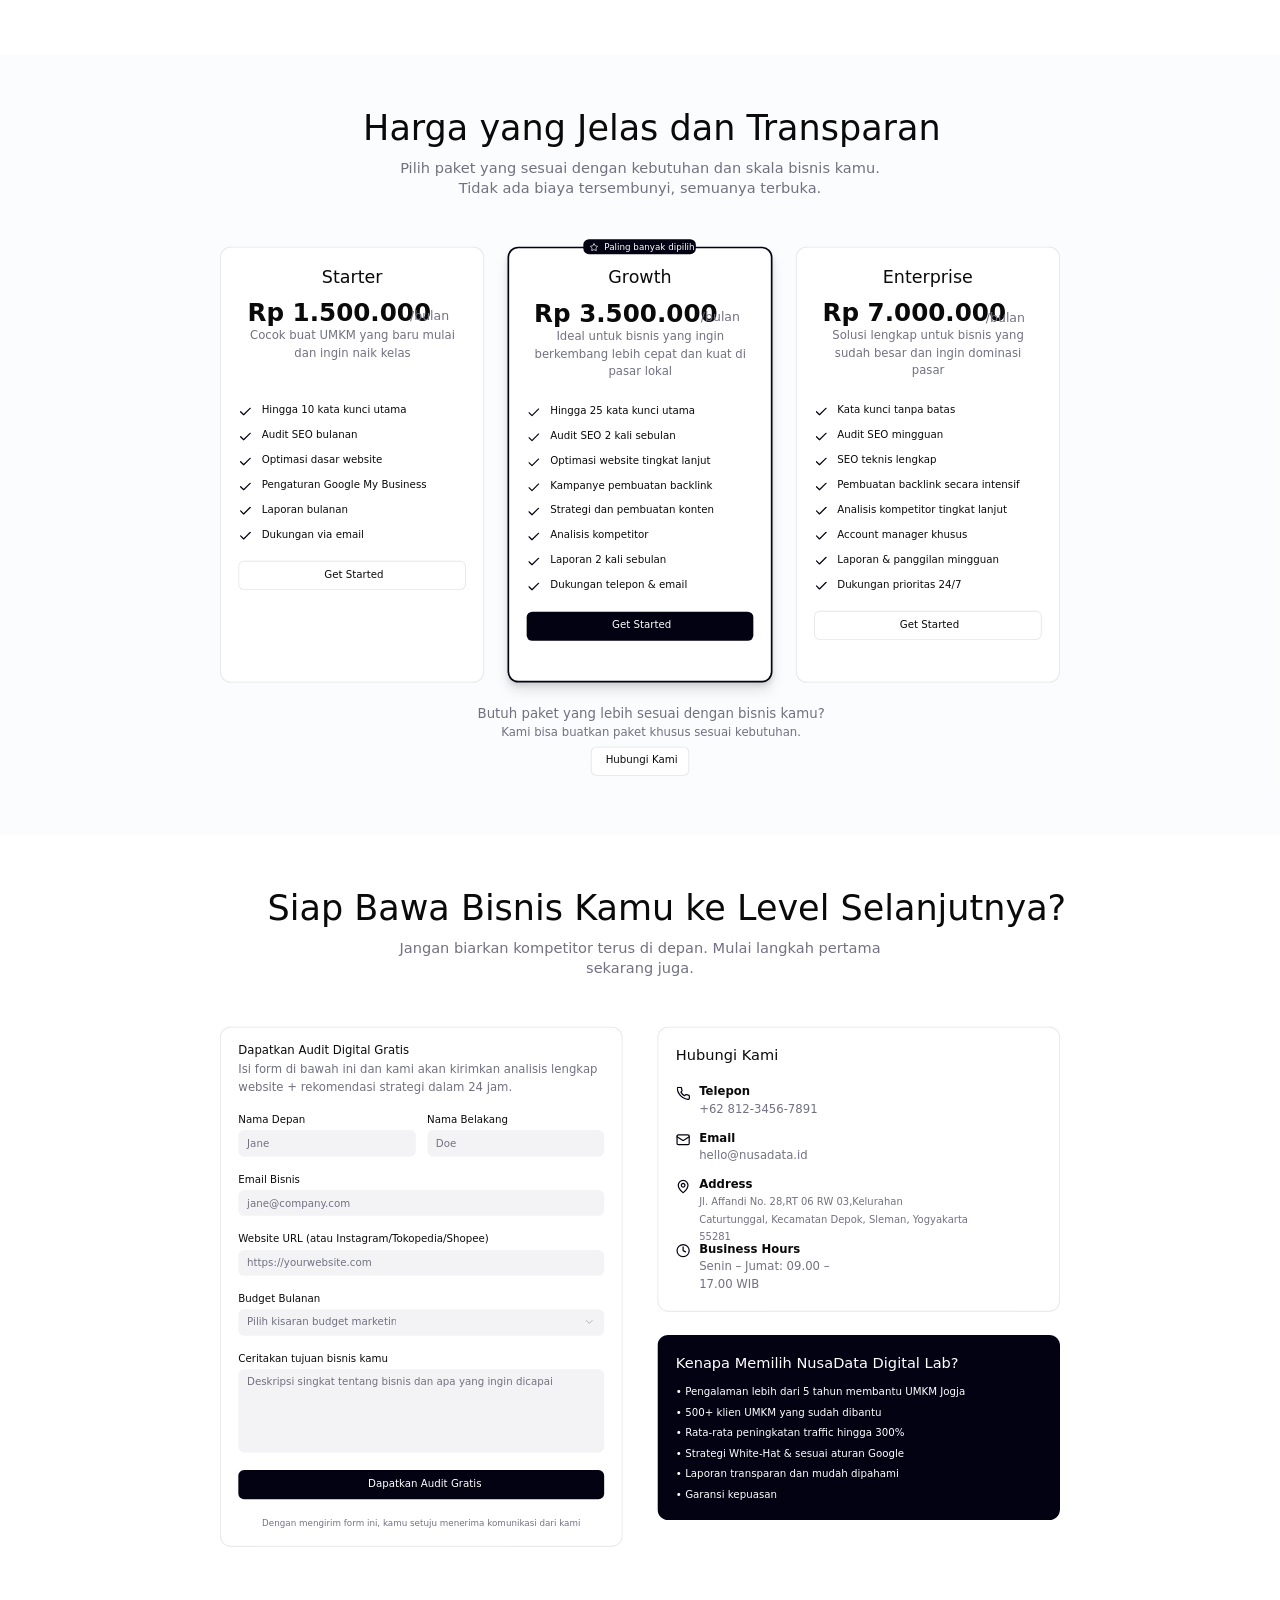
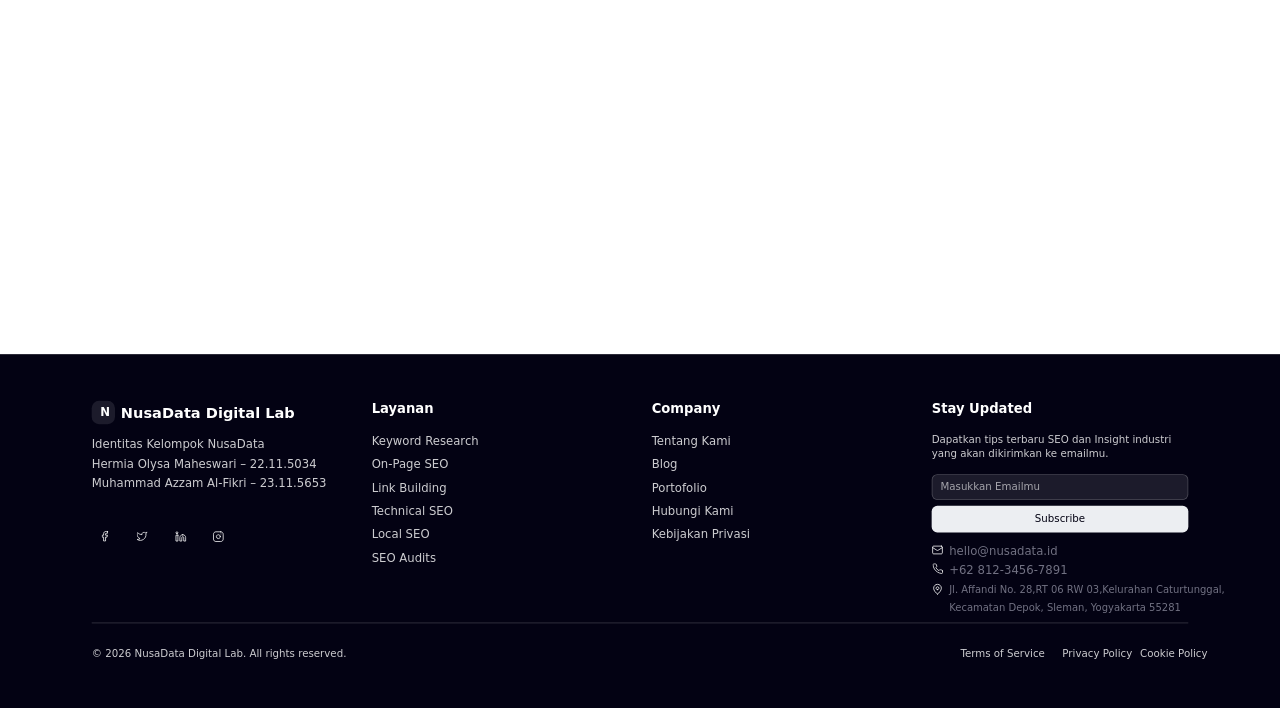
==== commit f08fc56a: "'hampir'" ====
--- a/index.html
+++ b/index.html
@@ -1,380 +1,2579 @@
 <!DOCTYPE html>
-<html lang="id">
-<head>
-    <meta charset="UTF-8">
-    <meta name="viewport" content="width=device-width, initial-scale=1.0">
-    <title>NusaData Digital Lab - Jasa SEO Jogja & Digital Marketing</title>
-    <link rel="stylesheet" href="styles.css">
-    <link rel="preconnect" href="https://fonts.googleapis.com">
-    <link rel="preconnect" href="https://fonts.gstatic.com" crossorigin>
-    <link href="https://fonts.googleapis.com/css2?family=Inter:wght@400;500;600;700&display=swap" rel="stylesheet">
-</head>
-<body>
-    <div class="landing-page-container">
-        <!-- Header Section -->
-        <header id="header" class="header">
-            <div class="container header-container">
-                <div class="logo">
-                    <div class="logo-icon">N</div>
-                    <span class="logo-text">NusaData Digital Lab</span>
-                </div>
-                <nav class="nav">
-                    <ul class="nav-list">
-                        <li><a href="#hero">Beranda</a></li>
-                        <li><a href="#services">Layanan</a></li>
-                        <li><a href="#features">Fitur</a></li>
-                        <li><a href="#pricing">Harga</a></li>
-                        <li><a href="#testimonials">Testimoni</a></li>
-                        <li><a href="#contact">Kontak</a></li>
-                    </ul>
-                </nav>
-                <div class="header-actions">
-                    <button class="btn btn-secondary">Masuk</button>
-                    <button class="btn btn-primary">Mulai Sekarang</button>
-                </div>
+<!-- saved from url=(0037)https://winna-dppshrks5e.figweb.site/ -->
+<html lang="en"><head><meta http-equiv="Content-Type" content="text/html; charset=UTF-8">
+  <title>SEO Service Landing Page (Community)</title>
+  <link rel="canonical" href="https://winna-dppshrks5e.figweb.site/"><meta name="description" content="Created with figma.to.website"><meta property="og:url" content="https://winna-dppshrks5e.figweb.site/"><meta property="og:type" content="website"><meta property="og:title" content="SEO Service Landing Page (Community)"><meta property="og:description" content="Created with figma.to.website"><meta property="og:image:type" content="image/jpeg"><meta property="og:image:width" content="1200"><meta property="og:image:height" content="630"><meta property="og:image" content="https://winna-dppshrks5e.figweb.site/cdn-cgi/imagedelivery/s-dfVpmPR-aKHmwFNwAgnQ/winna-dppshrks5e.figweb.site-00dd95fde5ca77105c9069bc4770ca64d7fca03d/public"><meta name="twitter:title" content="SEO Service Landing Page (Community)"><meta name="twitter:description" content="Created with figma.to.website"><meta name="twitter:image:type" content="image/jpeg"><meta name="twitter:image:width" content="1200"><meta name="twitter:image:height" content="630"><meta name="twitter:image" content="https://winna-dppshrks5e.figweb.site/cdn-cgi/imagedelivery/s-dfVpmPR-aKHmwFNwAgnQ/winna-dppshrks5e.figweb.site-00dd95fde5ca77105c9069bc4770ca64d7fca03d/public"><meta name="twitter:card" content="summary_large_image"><link rel="alternate" type="application/rss+xml" title="winna-dppshrks5e.figweb.site feed" href="https://winna-dppshrks5e.figweb.site/feed/en.xml"><meta name="viewport" content="width=device-width">
+<link rel="preconnect" href="https://fonts.googleapis.com/">
+<link rel="preconnect" href="https://fonts.gstatic.com/" crossorigin="">
+<script></script>
+<script>window.F2W_REACTIONS=(()=>{const n=[];return{1:{type:"SCROLL_TO",destinationId:"Card_12"},2:{type:"SCROLL_TO",destinationId:"Services"},3:{type:"ALIAS",alias:"1"}}})(),window.F2W_VARIABLES={},window.F2W_COLLECTION_VARS={},window.F2W_COLLECTION_MODE_BPS={},window.F2W_COLOR_SCHEMES=void 0,window.F2W_LANGUAGES=void 0;
+</script>
+<script src="./assets/runtime.js"></script>
+<style media="all">article.prose{line-height:1.75;display:contents}article.prose a{font-weight:500;text-decoration:underline}article.prose h1{margin-block:0 1.23em;font-size:2.25em;line-height:1.11}article.prose h2{margin-block:2em 1em;font-size:1.5em;line-height:1.34}article.prose h3{margin-block:1.6em .6em;font-size:1.25em;line-height:1.6}article.prose h4{margin-top:1.5em;margin-bottom:.5em;line-height:1.5}article.prose img{width:100%;margin-block:2em}article.prose figure.cms-image,article.prose figure.cms-video{margin-block:2em}article.prose figure>*{margin-block:0}article.prose figure.cms-image img,article.prose figure.cms-video video,article.prose figure.cms-video iframe{width:100%;display:block}article.prose figure.cms-video iframe{aspect-ratio:16/9;border:0}article.prose figcaption{opacity:.7;margin-top:.857143em;font-size:.875em;line-height:1.42857}article.prose .columns{gap:1.5em;margin-block:1.25em;display:flex}article.prose .column{flex:1;min-width:0}@media (max-width:640px){article.prose .columns{flex-direction:column}}article.prose blockquote{margin-block:1.6em;padding:.75em 1.25em}article.prose ul,article.prose ol{padding-inline-start:1.5em}article.prose table{table-layout:auto;width:100%;margin:1.5em 0}article.prose thead th{vertical-align:bottom;font-weight:600}article.prose tbody td{vertical-align:baseline}article.prose tfoot td{vertical-align:top}article.prose th,article.prose td{text-align:start;padding:.75em}article.prose thead th:first-child,article.prose tbody td:first-child,article.prose tfoot td:first-child{padding-inline-start:0}article.prose thead th:last-child,article.prose tbody td:last-child,article.prose tfoot td:last-child{padding-inline-end:0}article.prose thead{box-shadow:0 1px #ffffffbf,0 1px}article.prose tbody tr{box-shadow:0 1px #ffffffd9,0 1px}article.prose hr{opacity:.3;margin:3em 0}</style>
+
+<style>@font-face{font-family:Inter;font-style:normal;font-weight:400 700;font-display:swap;src:url(https://fonts.gstatic.com/s/inter/v20/UcCo3FwrK3iLTcvvYwYL8g.woff2)format("woff2");unicode-range:U+460-52F,U+1C80-1C8A,U+20B4,U+2DE0-2DFF,U+A640-A69F,U+FE2E-FE2F}@font-face{font-family:Inter;font-style:normal;font-weight:400 700;font-display:swap;src:url(https://fonts.gstatic.com/s/inter/v20/UcCo3FwrK3iLTcvmYwYL8g.woff2)format("woff2");unicode-range:U+301,U+400-45F,U+490-491,U+4B0-4B1,U+2116}@font-face{font-family:Inter;font-style:normal;font-weight:400 700;font-display:swap;src:url(https://fonts.gstatic.com/s/inter/v20/UcCo3FwrK3iLTcvuYwYL8g.woff2)format("woff2");unicode-range:U+1F??}@font-face{font-family:Inter;font-style:normal;font-weight:400 700;font-display:swap;src:url(https://fonts.gstatic.com/s/inter/v20/UcCo3FwrK3iLTcvhYwYL8g.woff2)format("woff2");unicode-range:U+370-377,U+37A-37F,U+384-38A,U+38C,U+38E-3A1,U+3A3-3FF}@font-face{font-family:Inter;font-style:normal;font-weight:400 700;font-display:swap;src:url(https://fonts.gstatic.com/s/inter/v20/UcCo3FwrK3iLTcvtYwYL8g.woff2)format("woff2");unicode-range:U+102-103,U+110-111,U+128-129,U+168-169,U+1A0-1A1,U+1AF-1B0,U+300-301,U+303-304,U+308-309,U+323,U+329,U+1EA0-1EF9,U+20AB}@font-face{font-family:Inter;font-style:normal;font-weight:400 700;font-display:swap;src:url(https://fonts.gstatic.com/s/inter/v20/UcCo3FwrK3iLTcvsYwYL8g.woff2)format("woff2");unicode-range:U+100-2BA,U+2BD-2C5,U+2C7-2CC,U+2CE-2D7,U+2DD-2FF,U+304,U+308,U+329,U+1D00-1DBF,U+1E00-1E9F,U+1EF2-1EFF,U+2020,U+20A0-20AB,U+20AD-20C0,U+2113,U+2C60-2C7F,U+A720-A7FF}@font-face{font-family:Inter;font-style:normal;font-weight:400 700;font-display:swap;src:url(https://fonts.gstatic.com/s/inter/v20/UcCo3FwrK3iLTcviYwY.woff2)format("woff2");unicode-range:U+??,U+131,U+152-153,U+2BB-2BC,U+2C6,U+2DA,U+2DC,U+304,U+308,U+329,U+2000-206F,U+20AC,U+2122,U+2191,U+2193,U+2212,U+2215,U+FEFF,U+FFFD}</style>
+
+<style media="all">*,:before,:after{box-sizing:border-box}body{-webkit-font-smoothing:antialiased}button{-webkit-font-smoothing:inherit;-moz-osx-font-smoothing:inherit;-webkit-appearance:none}*{margin:0;padding:0}a{color:inherit;-webkit-text-decoration:inherit;text-decoration:inherit}input{font:inherit;background-color:inherit;border:none;outline:none}button{font:inherit;color:inherit;background:0 0;border-style:none;width:auto;line-height:normal;overflow:visible}textarea,select{font:inherit;background-color:inherit}img,picture,video,canvas,svg{display:block}textarea:focus-visible{outline:none}[data-visible=false]{display:none!important}.before-hidden:before,.after-hidden:after{display:none}.before-visible:before,.after-visible:after{content:""}.text{white-space:pre-wrap;overflow-wrap:break-word}[data-reaction-click]{cursor:pointer}::placeholder{color:inherit;opacity:.54}body *{scrollbar-width:none}body ::-webkit-scrollbar{display:none}[name=honey-pot-field]{display:none!important}.pointer-events-none{pointer-events:none}</style>
+
+<style>#_{background-color:#fff;min-height:100vh;display:grid}#SEO_Service_Landing_Page_Community_{background-color:#fff;border-radius:0;flex-direction:column;justify-content:flex-start;align-items:start;row-gap:0;width:100%;margin:0 auto 0 0;display:flex;position:relative}#Body{--f2w-order:0;border-radius:0;flex-direction:column;flex-shrink:0;justify-content:flex-start;align-items:start;row-gap:0;width:1536px;height:896px;display:flex;position:relative}#App{--f2w-order:0;background-color:#fff;border-radius:0;flex-shrink:0;width:100%;height:7842px;position:relative}#Main_Content{--f2w-order:0;border-radius:0;flex-direction:column;justify-content:flex-start;align-items:start;row-gap:0;width:1536px;height:6740px;display:flex;position:absolute;top:1365px;left:0}#Services{--f2w-order:0;background-color:#fff;border-radius:0;flex-direction:column;flex-shrink:0;justify-content:flex-start;align-items:start;row-gap:0;width:100%;height:754px;padding:70px 96px 0;display:flex;position:relative}#Container{--f2w-order:0;border-radius:0;flex-direction:column;flex-shrink:0;justify-content:flex-start;align-items:start;row-gap:56px;width:100%;height:627px;padding:0 14px;display:flex;position:relative}#Container_0{--f2w-order:0;border-radius:0;flex-shrink:0;width:100%;height:105px;position:relative}#_18_1601{text-align:center;color:#0a0a0a;--f2w-order:0;-webkit-background-clip:text;background-clip:text;width:max-content;font-family:Inter,system-ui,sans-serif;font-size:42px;font-weight:400;line-height:42px;display:inline;position:absolute;top:-2px;left:237.9px}#__0{-webkit-background-clip:text;background-clip:text}#From_keyword_research_to_technical_optimization_w{text-align:center;color:#717182;--f2w-order:1;-webkit-background-clip:text;background-clip:text;width:588px;font-family:Inter,system-ui,sans-serif;font-size:17.5px;font-weight:400;line-height:24.5px;display:inline;position:absolute;top:54px;left:364px}#__1{-webkit-background-clip:text;background-clip:text}#Container_1{--f2w-order:1;border-radius:0;flex-shrink:0;width:100%;height:466px;position:relative}#Card{--f2w-order:0;background-color:#fff;border:1px solid #0000001a;border-radius:12.8px;flex-direction:column;justify-content:flex-start;align-items:start;row-gap:21px;width:420px;height:219px;display:flex;position:absolute;top:0;left:0}#CardHeader{--f2w-order:0;border-radius:0;flex-grow:1;flex-basis:0;width:418px;height:100%;position:relative}#Services_0{grid-column-gap:0px;--f2w-order:0;background-color:#0302131a;border-radius:8.8px;flex-direction:row;justify-content:center;align-items:center;width:42px;height:42px;padding:0 10.5px;display:flex;position:absolute;top:21px;left:21px}#Icon{--f2w-order:0;flex-shrink:0;width:21px;height:21px;position:relative}#CardTitle{grid-column-gap:0px;--f2w-order:1;border-radius:0;flex-direction:row;justify-content:flex-start;align-items:start;width:376px;height:24.5px;display:flex;position:absolute;top:82.3px;left:21px}#_18_1611{text-align:left;color:#0a0a0a;--f2w-order:0;-webkit-background-clip:text;background-clip:text;flex-grow:1;flex-basis:0;width:100%;font-family:Inter,system-ui,sans-serif;font-size:17.5px;font-weight:400;line-height:24.5px;display:inline;position:relative}#__2{-webkit-background-clip:text;background-clip:text}#CardContent{--f2w-order:1;border-radius:0;flex-direction:column;flex-shrink:0;justify-content:flex-start;align-items:start;row-gap:0;width:418px;height:89.3px;padding:0 21px;display:flex;position:relative}#CardDescription{--f2w-order:0;border-radius:0;flex-shrink:0;width:100%;height:68.3px;position:relative}#Comprehensive_keyword_analysis_to_identify_high_va{text-align:left;color:#717182;--f2w-order:0;-webkit-background-clip:text;background-clip:text;width:376px;font-family:Inter,system-ui,sans-serif;font-size:14px;font-weight:400;line-height:22.8px;display:inline;position:absolute;top:-1px;left:0}#__3{-webkit-background-clip:text;background-clip:text}#Card_0{--f2w-order:1;background-color:#fff;border:1px solid #0000001a;border-radius:12.8px;flex-direction:column;justify-content:flex-start;align-items:start;row-gap:21px;width:420px;height:219px;display:flex;position:absolute;top:0;left:448px}#CardHeader_0{--f2w-order:0;border-radius:0;flex-grow:1;flex-basis:0;width:418px;height:100%;position:relative}#Services_1{grid-column-gap:0px;--f2w-order:0;background-color:#0302131a;border-radius:8.8px;flex-direction:row;justify-content:center;align-items:center;width:42px;height:42px;padding:0 10.5px;display:flex;position:absolute;top:21px;left:21px}#Icon_0{--f2w-order:0;flex-shrink:0;width:21px;height:21px;position:relative}#CardTitle_0{grid-column-gap:0px;--f2w-order:1;border-radius:0;flex-direction:row;justify-content:flex-start;align-items:start;width:376px;height:24.5px;display:flex;position:absolute;top:82.3px;left:21px}#_18_1625{text-align:left;color:#0a0a0a;--f2w-order:0;-webkit-background-clip:text;background-clip:text;flex-grow:1;flex-basis:0;width:100%;font-family:Inter,system-ui,sans-serif;font-size:17.5px;font-weight:400;line-height:24.5px;display:inline;position:relative}#__4{-webkit-background-clip:text;background-clip:text}#CardContent_0{--f2w-order:1;border-radius:0;flex-direction:column;flex-shrink:0;justify-content:flex-start;align-items:start;row-gap:0;width:418px;height:89.3px;padding:0 21px;display:flex;position:relative}#CardDescription_0{--f2w-order:0;border-radius:0;flex-shrink:0;width:100%;height:68.3px;position:relative}#Complete_optimization_of_your_website_s_content_m{text-align:left;color:#717182;--f2w-order:0;-webkit-background-clip:text;background-clip:text;width:376px;font-family:Inter,system-ui,sans-serif;font-size:14px;font-weight:400;line-height:22.8px;display:inline;position:absolute;top:-1px;left:0}#__5{-webkit-background-clip:text;background-clip:text}#Card_1{--f2w-order:2;background-color:#fff;border:1px solid #0000001a;border-radius:12.8px;flex-direction:column;justify-content:flex-start;align-items:start;row-gap:21px;width:420px;height:219px;display:flex;position:absolute;top:0;left:896px}#CardHeader_1{--f2w-order:0;border-radius:0;flex-grow:1;flex-basis:0;width:418px;height:100%;position:relative}#Services_2{grid-column-gap:0px;--f2w-order:0;background-color:#0302131a;border-radius:8.8px;flex-direction:row;justify-content:center;align-items:center;width:42px;height:42px;padding:0 10.5px;display:flex;position:absolute;top:21px;left:21px}#Icon_1{--f2w-order:0;flex-shrink:0;width:21px;height:21px;position:relative}#CardTitle_1{grid-column-gap:0px;--f2w-order:1;border-radius:0;flex-direction:row;justify-content:flex-start;align-items:start;width:376px;height:24.5px;display:flex;position:absolute;top:82.3px;left:21px}#_18_1636{text-align:left;color:#0a0a0a;--f2w-order:0;-webkit-background-clip:text;background-clip:text;flex-grow:1;flex-basis:0;width:100%;font-family:Inter,system-ui,sans-serif;font-size:17.5px;font-weight:400;line-height:24.5px;display:inline;position:relative}#__6{-webkit-background-clip:text;background-clip:text}#CardContent_1{--f2w-order:1;border-radius:0;flex-direction:column;flex-shrink:0;justify-content:flex-start;align-items:start;row-gap:0;width:418px;height:89.3px;padding:0 21px;display:flex;position:relative}#CardDescription_1{--f2w-order:0;border-radius:0;flex-shrink:0;width:100%;height:68.3px;position:relative}#Strategic_link_building_campaigns_to_increase_your{text-align:left;color:#717182;--f2w-order:0;-webkit-background-clip:text;background-clip:text;width:376px;font-family:Inter,system-ui,sans-serif;font-size:14px;font-weight:400;line-height:22.8px;display:inline;position:absolute;top:-1px;left:0}#__7{-webkit-background-clip:text;background-clip:text}#Card_2{--f2w-order:3;background-color:#fff;border:1px solid #0000001a;border-radius:12.8px;flex-direction:column;justify-content:flex-start;align-items:start;row-gap:21px;width:420px;height:219px;display:flex;position:absolute;top:247px;left:0}#CardHeader_2{--f2w-order:0;border-radius:0;flex-shrink:0;width:418px;height:106.8px;position:relative}#Services_3{grid-column-gap:0px;--f2w-order:0;background-color:#0302131a;border-radius:8.8px;flex-direction:row;justify-content:center;align-items:center;width:42px;height:42px;padding:0 10.5px;display:flex;position:absolute;top:21px;left:21px}#Icon_2{--f2w-order:0;flex-shrink:0;width:21px;height:21px;position:relative}#CardTitle_2{grid-column-gap:0px;--f2w-order:1;border-radius:0;flex-direction:row;justify-content:flex-start;align-items:start;width:376px;height:24.5px;display:flex;position:absolute;top:82.3px;left:21px}#_18_1649{text-align:left;color:#0a0a0a;--f2w-order:0;-webkit-background-clip:text;background-clip:text;flex-grow:1;flex-basis:0;width:100%;font-family:Inter,system-ui,sans-serif;font-size:17.5px;font-weight:400;line-height:24.5px;display:inline;position:relative}#__8{-webkit-background-clip:text;background-clip:text}#CardContent_2{--f2w-order:1;border-radius:0;flex-direction:column;flex-shrink:0;justify-content:flex-start;align-items:start;row-gap:0;width:418px;height:66.5px;padding:0 21px;display:flex;position:relative}#CardDescription_2{--f2w-order:0;border-radius:0;flex-shrink:0;width:100%;height:45.5px;position:relative}#Detailed_performance_tracking_and_monthly_reports_{text-align:left;color:#717182;--f2w-order:0;-webkit-background-clip:text;background-clip:text;width:376px;font-family:Inter,system-ui,sans-serif;font-size:14px;font-weight:400;line-height:22.8px;display:inline;position:absolute;top:-1px;left:0}#__9{-webkit-background-clip:text;background-clip:text}#Card_3{--f2w-order:4;background-color:#fff;border:1px solid #0000001a;border-radius:12.8px;flex-direction:column;justify-content:flex-start;align-items:start;row-gap:21px;width:420px;height:219px;display:flex;position:absolute;top:247px;left:448px}#CardHeader_3{--f2w-order:0;border-radius:0;flex-grow:1;flex-basis:0;width:418px;height:100%;position:relative}#Services_4{grid-column-gap:0px;--f2w-order:0;background-color:#0302131a;border-radius:8.8px;flex-direction:row;justify-content:center;align-items:center;width:42px;height:42px;padding:0 10.5px;display:flex;position:absolute;top:21px;left:21px}#Icon_3{--f2w-order:0;flex-shrink:0;width:21px;height:21px;position:relative}#CardTitle_3{grid-column-gap:0px;--f2w-order:1;border-radius:0;flex-direction:row;justify-content:flex-start;align-items:start;width:376px;height:24.5px;display:flex;position:absolute;top:82.3px;left:21px}#_18_1661{text-align:left;color:#0a0a0a;--f2w-order:0;-webkit-background-clip:text;background-clip:text;flex-grow:1;flex-basis:0;width:100%;font-family:Inter,system-ui,sans-serif;font-size:17.5px;font-weight:400;line-height:24.5px;display:inline;position:relative}#__10{-webkit-background-clip:text;background-clip:text}#CardContent_3{--f2w-order:1;border-radius:0;flex-direction:column;flex-shrink:0;justify-content:flex-start;align-items:start;row-gap:0;width:418px;height:89.3px;padding:0 21px;display:flex;position:relative}#CardDescription_3{--f2w-order:0;border-radius:0;flex-shrink:0;width:100%;height:68.3px;position:relative}#Optimize_your_local_presence_with_Google_My_Busine{text-align:left;color:#717182;--f2w-order:0;-webkit-background-clip:text;background-clip:text;width:376px;font-family:Inter,system-ui,sans-serif;font-size:14px;font-weight:400;line-height:22.8px;display:inline;position:absolute;top:-1px;left:0}#__11{-webkit-background-clip:text;background-clip:text}#Card_4{--f2w-order:5;background-color:#fff;border:1px solid #0000001a;border-radius:12.8px;flex-direction:column;justify-content:flex-start;align-items:start;row-gap:21px;width:420px;height:219px;display:flex;position:absolute;top:247px;left:896px}#CardHeader_4{--f2w-order:0;border-radius:0;flex-grow:1;flex-basis:0;width:418px;height:100%;position:relative}#Services_5{grid-column-gap:0px;--f2w-order:0;background-color:#0302131a;border-radius:8.8px;flex-direction:row;justify-content:center;align-items:center;width:42px;height:42px;padding:0 10.5px;display:flex;position:absolute;top:21px;left:21px}#Icon_4{--f2w-order:0;flex-shrink:0;width:21px;height:21px;position:relative}#CardTitle_4{grid-column-gap:0px;--f2w-order:1;border-radius:0;flex-direction:row;justify-content:flex-start;align-items:start;width:376px;height:24.5px;display:flex;position:absolute;top:82.3px;left:21px}#_18_1673{text-align:left;color:#0a0a0a;--f2w-order:0;-webkit-background-clip:text;background-clip:text;flex-grow:1;flex-basis:0;width:100%;font-family:Inter,system-ui,sans-serif;font-size:17.5px;font-weight:400;line-height:24.5px;display:inline;position:relative}#__12{-webkit-background-clip:text;background-clip:text}#CardContent_4{--f2w-order:1;border-radius:0;flex-direction:column;flex-shrink:0;justify-content:flex-start;align-items:start;row-gap:0;width:418px;height:89.3px;padding:0 21px;display:flex;position:relative}#CardDescription_4{--f2w-order:0;border-radius:0;flex-shrink:0;width:100%;height:68.3px;position:relative}#Comprehensive_website_audits_identifying_technical{text-align:left;color:#717182;--f2w-order:0;-webkit-background-clip:text;background-clip:text;width:376px;font-family:Inter,system-ui,sans-serif;font-size:14px;font-weight:400;line-height:22.8px;display:inline;position:absolute;top:-1px;left:0}#__13{-webkit-background-clip:text;background-clip:text}#Process{--f2w-order:1;background-color:#eceef233;border-radius:0;flex-direction:column;flex-shrink:0;justify-content:flex-start;align-items:start;row-gap:0;width:100%;height:2339.3px;padding:758px 96px 0;display:flex;position:relative}#Container_2{--f2w-order:0;border-radius:0;flex-direction:column;flex-shrink:0;justify-content:flex-start;align-items:start;row-gap:56px;width:100%;height:1511.3px;padding:0 14px;display:flex;position:relative}#Container_3{--f2w-order:0;border-radius:0;flex-shrink:0;width:100%;height:140.8px;position:relative}#Badge{grid-column-gap:3.5px;--f2w-order:0;border:1px solid #0000001a;border-radius:6.8px;flex-direction:row;justify-content:center;align-items:center;width:72.6px;height:19.5px;padding:.8px 6px;display:flex;position:absolute;top:2.3px;left:621.7px;overflow:hidden}#_18_1681{text-align:center;color:#0a0a0a;--f2w-order:0;-webkit-background-clip:text;background-clip:text;flex-shrink:0;width:max-content;font-family:Inter,system-ui,sans-serif;font-size:10.5px;font-weight:500;line-height:14px;display:inline;position:relative}#__14{-webkit-background-clip:text;background-clip:text}#Heading_2{--f2w-order:1;border-radius:0;width:1316px;height:42px;position:absolute;top:35.8px;left:0}#_18_1683{text-align:center;color:#0a0a0a;--f2w-order:0;-webkit-background-clip:text;background-clip:text;width:max-content;font-family:Inter,system-ui,sans-serif;font-size:39px;font-weight:400;line-height:42px;display:inline;position:absolute;top:-2px;left:255.9px}#__15{-webkit-background-clip:text;background-clip:text}#Paragraph{--f2w-order:2;border-radius:0;width:588px;height:49px;position:absolute;top:91.8px;left:364px}#Our_proven_methodology_combines_cutting_edge_SEO_t{text-align:center;color:#717182;--f2w-order:0;-webkit-background-clip:text;background-clip:text;width:588px;font-family:Inter,system-ui,sans-serif;font-size:17.5px;font-weight:400;line-height:24.5px;display:inline;position:absolute;top:-2px;left:0}#__16{-webkit-background-clip:text;background-clip:text}#Container_4{--f2w-order:1;border-radius:0;flex-shrink:0;width:100%;height:1169px;position:relative}#Container_5{--f2w-order:0;border-radius:0;flex-direction:column;justify-content:flex-start;align-items:start;row-gap:28px;width:630px;display:flex;position:absolute;top:0;left:0}#Container_6{--f2w-order:0;border-radius:0;flex-shrink:0;width:100%;height:171.5px;position:relative}#Container_7{grid-column-gap:14px;--f2w-order:0;border-radius:0;flex-direction:row;justify-content:flex-start;align-items:start;width:630px;height:171.5px;display:flex;position:absolute;top:0;left:0}#Container_8{grid-column-gap:0px;--f2w-order:0;background-color:#030213;border-radius:8.8px;flex-direction:row;flex-shrink:0;justify-content:center;align-items:center;width:42px;height:42px;padding:0 10.5px;display:flex;position:relative}#Icon_5{--f2w-order:0;flex-shrink:0;width:21px;height:21px;position:relative}#Container_9{--f2w-order:1;border-radius:0;flex-direction:column;flex-grow:1;flex-basis:0;justify-content:flex-start;align-items:start;row-gap:10.5px;width:100%;height:171.5px;display:flex;position:relative}#Container_10{grid-column-gap:10.5px;--f2w-order:0;border-radius:0;flex-direction:row;flex-shrink:0;justify-content:flex-start;align-items:center;width:100%;height:24.5px;display:flex;position:relative}#Text{grid-column-gap:0px;--f2w-order:0;background-color:#0302131a;border-radius:3.5px;flex-direction:row;flex-shrink:0;justify-content:flex-start;align-items:start;width:25.7px;height:24.5px;padding:3.5px 0 0 7px;display:flex;position:relative}#_18_1699{text-align:left;color:#030213;--f2w-order:0;-webkit-background-clip:text;background-clip:text;flex-shrink:0;width:max-content;font-family:Inter,system-ui,sans-serif;font-size:12.3px;font-weight:600;line-height:17.5px;display:inline;position:relative}#__17{-webkit-background-clip:text;background-clip:text}#Heading_3{grid-column-gap:0px;--f2w-order:1;border-radius:0;flex-direction:row;flex-shrink:0;justify-content:flex-start;align-items:start;width:143px;height:24.5px;display:flex;position:relative}#_18_1701{text-align:left;color:#0a0a0a;--f2w-order:0;-webkit-background-clip:text;background-clip:text;flex-shrink:0;width:max-content;font-family:Inter,system-ui,sans-serif;font-size:17.5px;font-weight:600;line-height:24.5px;display:inline;position:relative}#__18{-webkit-background-clip:text;background-clip:text}#Paragraph_0{--f2w-order:1;border-radius:0;flex-shrink:0;width:100%;height:45.5px;position:relative}#We_start_with_a_comprehensive_website_audit_and_co{text-align:left;color:#717182;--f2w-order:0;-webkit-background-clip:text;background-clip:text;width:574px;font-family:Inter,system-ui,sans-serif;font-size:14px;font-weight:400;line-height:22.8px;display:inline;position:absolute;top:-1px;left:0}#__19{-webkit-background-clip:text;background-clip:text}#List{--f2w-order:2;border-radius:0;flex-direction:column;flex-shrink:0;justify-content:flex-start;align-items:start;row-gap:3.5px;width:100%;height:80.5px;display:flex;position:relative}#List_Item{grid-column-gap:7px;--f2w-order:0;border-radius:0;flex-direction:row;flex-shrink:0;justify-content:flex-start;align-items:center;width:100%;height:17.5px;display:flex;position:relative}#Icon_6{--f2w-order:0;flex-shrink:0;width:11px;height:11px;position:relative}#Text_0{grid-column-gap:0px;--f2w-order:1;border-radius:0;flex-direction:row;flex-shrink:0;justify-content:flex-start;align-items:start;width:105.1px;height:17.5px;display:flex;position:relative}#_18_1710{text-align:left;color:#717182;--f2w-order:0;-webkit-background-clip:text;background-clip:text;flex-shrink:0;width:max-content;font-family:Inter,system-ui,sans-serif;font-size:12.3px;font-weight:400;line-height:17.5px;display:inline;position:relative}#__20{-webkit-background-clip:text;background-clip:text}#List_Item_0{grid-column-gap:7px;--f2w-order:1;border-radius:0;flex-direction:row;flex-shrink:0;justify-content:flex-start;align-items:center;width:100%;height:17.5px;display:flex;position:relative}#Icon_7{--f2w-order:0;flex-shrink:0;width:11px;height:11px;position:relative}#Text_1{grid-column-gap:0px;--f2w-order:1;border-radius:0;flex-direction:row;flex-shrink:0;justify-content:flex-start;align-items:start;width:110.3px;height:17.5px;display:flex;position:relative}#_18_1716{text-align:left;color:#717182;--f2w-order:0;-webkit-background-clip:text;background-clip:text;flex-shrink:0;width:max-content;font-family:Inter,system-ui,sans-serif;font-size:12.3px;font-weight:400;line-height:17.5px;display:inline;position:relative}#__21{-webkit-background-clip:text;background-clip:text}#List_Item_1{grid-column-gap:7px;--f2w-order:2;border-radius:0;flex-direction:row;flex-shrink:0;justify-content:flex-start;align-items:center;width:100%;height:17.5px;display:flex;position:relative}#Icon_8{--f2w-order:0;flex-shrink:0;width:11px;height:11px;position:relative}#Text_2{grid-column-gap:0px;--f2w-order:1;border-radius:0;flex-direction:row;flex-shrink:0;justify-content:flex-start;align-items:start;width:129.5px;height:17.5px;display:flex;position:relative}#_18_1722{text-align:left;color:#717182;--f2w-order:0;-webkit-background-clip:text;background-clip:text;flex-shrink:0;width:max-content;font-family:Inter,system-ui,sans-serif;font-size:12.3px;font-weight:400;line-height:17.5px;display:inline;position:relative}#__22{-webkit-background-clip:text;background-clip:text}#List_Item_2{grid-column-gap:7px;--f2w-order:3;border-radius:0;flex-direction:row;flex-shrink:0;justify-content:flex-start;align-items:center;width:100%;height:17.5px;display:flex;position:relative}#Icon_9{--f2w-order:0;flex-shrink:0;width:11px;height:11px;position:relative}#Text_3{grid-column-gap:0px;--f2w-order:1;border-radius:0;flex-direction:row;flex-shrink:0;justify-content:flex-start;align-items:start;width:107.6px;height:17.5px;display:flex;position:relative}#_18_1728{text-align:left;color:#717182;--f2w-order:0;-webkit-background-clip:text;background-clip:text;flex-shrink:0;width:max-content;font-family:Inter,system-ui,sans-serif;font-size:12.3px;font-weight:400;line-height:17.5px;display:inline;position:relative}#__23{-webkit-background-clip:text;background-clip:text}#Container_11{--f2w-order:1;background-color:#0000001a;border-radius:0;width:1px;height:28px;position:absolute;top:56px;left:21px}#Container_12{--f2w-order:1;border-radius:0;flex-shrink:0;width:100%;height:171.5px;position:relative}#Container_13{grid-column-gap:14px;--f2w-order:0;border-radius:0;flex-direction:row;justify-content:flex-start;align-items:start;width:630px;height:171.5px;display:flex;position:absolute;top:0;left:0}#Container_14{grid-column-gap:0px;--f2w-order:0;background-color:#030213;border-radius:8.8px;flex-direction:row;flex-shrink:0;justify-content:center;align-items:center;width:42px;height:42px;padding:0 10.5px;display:flex;position:relative}#Icon_10{--f2w-order:0;flex-shrink:0;width:21px;height:21px;position:relative}#Container_15{--f2w-order:1;border-radius:0;flex-direction:column;flex-grow:1;flex-basis:0;justify-content:flex-start;align-items:start;row-gap:10.5px;width:100%;height:171.5px;display:flex;position:relative}#Container_16{grid-column-gap:10.5px;--f2w-order:0;border-radius:0;flex-direction:row;flex-shrink:0;justify-content:flex-start;align-items:center;width:100%;height:24.5px;display:flex;position:relative}#Text_4{grid-column-gap:0px;--f2w-order:0;background-color:#0302131a;border-radius:3.5px;flex-direction:row;flex-shrink:0;justify-content:flex-start;align-items:start;width:27.6px;height:24.5px;padding:3.5px 0 0 7px;display:flex;position:relative}#_18_1739{text-align:left;color:#030213;--f2w-order:0;-webkit-background-clip:text;background-clip:text;flex-shrink:0;width:max-content;font-family:Inter,system-ui,sans-serif;font-size:12.3px;font-weight:600;line-height:17.5px;display:inline;position:relative}#__24{-webkit-background-clip:text;background-clip:text}#Heading_3_0{grid-column-gap:0px;--f2w-order:1;border-radius:0;flex-direction:row;flex-shrink:0;justify-content:flex-start;align-items:start;width:139.9px;height:24.5px;display:flex;position:relative}#_18_1741{text-align:left;color:#0a0a0a;--f2w-order:0;-webkit-background-clip:text;background-clip:text;flex-shrink:0;width:max-content;font-family:Inter,system-ui,sans-serif;font-size:17.5px;font-weight:600;line-height:24.5px;display:inline;position:relative}#__25{-webkit-background-clip:text;background-clip:text}#Paragraph_1{--f2w-order:1;border-radius:0;flex-shrink:0;width:100%;height:45.5px;position:relative}#Our_team_identifies_high_value_keywords_and_create{text-align:left;color:#717182;--f2w-order:0;-webkit-background-clip:text;background-clip:text;width:574px;font-family:Inter,system-ui,sans-serif;font-size:14px;font-weight:400;line-height:22.8px;display:inline;position:absolute;top:-1px;left:0}#__26{-webkit-background-clip:text;background-clip:text}#List_0{--f2w-order:2;border-radius:0;flex-direction:column;flex-shrink:0;justify-content:flex-start;align-items:start;row-gap:3.5px;width:100%;height:80.5px;display:flex;position:relative}#List_Item_3{grid-column-gap:7px;--f2w-order:0;border-radius:0;flex-direction:row;flex-shrink:0;justify-content:flex-start;align-items:center;width:100%;height:17.5px;display:flex;position:relative}#Icon_11{--f2w-order:0;flex-shrink:0;width:11px;height:11px;position:relative}#Text_5{grid-column-gap:0px;--f2w-order:1;border-radius:0;flex-direction:row;flex-shrink:0;justify-content:flex-start;align-items:start;width:160.3px;height:17.5px;display:flex;position:relative}#_18_1750{text-align:left;color:#717182;--f2w-order:0;-webkit-background-clip:text;background-clip:text;flex-shrink:0;width:max-content;font-family:Inter,system-ui,sans-serif;font-size:12.3px;font-weight:400;line-height:17.5px;display:inline;position:relative}#__27{-webkit-background-clip:text;background-clip:text}#List_Item_4{grid-column-gap:7px;--f2w-order:1;border-radius:0;flex-direction:row;flex-shrink:0;justify-content:flex-start;align-items:center;width:100%;height:17.5px;display:flex;position:relative}#Icon_12{--f2w-order:0;flex-shrink:0;width:11px;height:11px;position:relative}#Text_6{grid-column-gap:0px;--f2w-order:1;border-radius:0;flex-direction:row;flex-shrink:0;justify-content:flex-start;align-items:start;width:115.9px;height:17.5px;display:flex;position:relative}#_18_1756{text-align:left;color:#717182;--f2w-order:0;-webkit-background-clip:text;background-clip:text;flex-shrink:0;width:max-content;font-family:Inter,system-ui,sans-serif;font-size:12.3px;font-weight:400;line-height:17.5px;display:inline;position:relative}#__28{-webkit-background-clip:text;background-clip:text}#List_Item_5{grid-column-gap:7px;--f2w-order:2;border-radius:0;flex-direction:row;flex-shrink:0;justify-content:flex-start;align-items:center;width:100%;height:17.5px;display:flex;position:relative}#Icon_13{--f2w-order:0;flex-shrink:0;width:11px;height:11px;position:relative}#Text_7{grid-column-gap:0px;--f2w-order:1;border-radius:0;flex-direction:row;flex-shrink:0;justify-content:flex-start;align-items:start;width:141.3px;height:17.5px;display:flex;position:relative}#_18_1762{text-align:left;color:#717182;--f2w-order:0;-webkit-background-clip:text;background-clip:text;flex-shrink:0;width:max-content;font-family:Inter,system-ui,sans-serif;font-size:12.3px;font-weight:400;line-height:17.5px;display:inline;position:relative}#__29{-webkit-background-clip:text;background-clip:text}#List_Item_6{grid-column-gap:7px;--f2w-order:3;border-radius:0;flex-direction:row;flex-shrink:0;justify-content:flex-start;align-items:center;width:100%;height:17.5px;display:flex;position:relative}#Icon_14{--f2w-order:0;flex-shrink:0;width:11px;height:11px;position:relative}#Text_8{grid-column-gap:0px;--f2w-order:1;border-radius:0;flex-direction:row;flex-shrink:0;justify-content:flex-start;align-items:start;width:139.1px;height:17.5px;display:flex;position:relative}#_18_1768{text-align:left;color:#717182;--f2w-order:0;-webkit-background-clip:text;background-clip:text;flex-shrink:0;width:max-content;font-family:Inter,system-ui,sans-serif;font-size:12.3px;font-weight:400;line-height:17.5px;display:inline;position:relative}#__30{-webkit-background-clip:text;background-clip:text}#Container_17{--f2w-order:1;background-color:#0000001a;border-radius:0;width:1px;height:28px;position:absolute;top:56px;left:21px}#Container_18{--f2w-order:2;border-radius:0;flex-shrink:0;width:100%;height:171.5px;position:relative}#Container_19{grid-column-gap:14px;--f2w-order:0;border-radius:0;flex-direction:row;justify-content:flex-start;align-items:start;width:630px;height:171.5px;display:flex;position:absolute;top:0;left:0}#Container_20{grid-column-gap:0px;--f2w-order:0;background-color:#030213;border-radius:8.8px;flex-direction:row;flex-shrink:0;justify-content:center;align-items:center;width:42px;height:42px;padding:0 10.5px;display:flex;position:relative}#Icon_15{--f2w-order:0;flex-shrink:0;width:21px;height:21px;position:relative}#Container_21{--f2w-order:1;border-radius:0;flex-direction:column;flex-grow:1;flex-basis:0;justify-content:flex-start;align-items:start;row-gap:10.5px;width:100%;height:171.5px;display:flex;position:relative}#Container_22{grid-column-gap:10.5px;--f2w-order:0;border-radius:0;flex-direction:row;flex-shrink:0;justify-content:flex-start;align-items:center;width:100%;height:24.5px;display:flex;position:relative}#Text_9{grid-column-gap:0px;--f2w-order:0;background-color:#0302131a;border-radius:3.5px;flex-direction:row;flex-shrink:0;justify-content:flex-start;align-items:start;width:27.6px;height:24.5px;padding:3.5px 0 0 7px;display:flex;position:relative}#_18_1780{text-align:left;color:#030213;--f2w-order:0;-webkit-background-clip:text;background-clip:text;flex-shrink:0;width:max-content;font-family:Inter,system-ui,sans-serif;font-size:12.3px;font-weight:600;line-height:17.5px;display:inline;position:relative}#__31{-webkit-background-clip:text;background-clip:text}#Heading_3_1{grid-column-gap:0px;--f2w-order:1;border-radius:0;flex-direction:row;flex-shrink:0;justify-content:flex-start;align-items:start;width:144.3px;height:24.5px;display:flex;position:relative}#_18_1782{text-align:left;color:#0a0a0a;--f2w-order:0;-webkit-background-clip:text;background-clip:text;flex-shrink:0;width:max-content;font-family:Inter,system-ui,sans-serif;font-size:17.5px;font-weight:600;line-height:24.5px;display:inline;position:relative}#__32{-webkit-background-clip:text;background-clip:text}#Paragraph_2{--f2w-order:1;border-radius:0;flex-shrink:0;width:100%;height:45.5px;position:relative}#We_develop_a_customized_SEO_roadmap_with_clear_mil{text-align:left;color:#717182;--f2w-order:0;-webkit-background-clip:text;background-clip:text;width:574px;font-family:Inter,system-ui,sans-serif;font-size:14px;font-weight:400;line-height:22.8px;display:inline;position:absolute;top:-1px;left:0}#__33{-webkit-background-clip:text;background-clip:text}#List_1{--f2w-order:2;border-radius:0;flex-direction:column;flex-shrink:0;justify-content:flex-start;align-items:start;row-gap:3.5px;width:100%;height:80.5px;display:flex;position:relative}#List_Item_7{grid-column-gap:7px;--f2w-order:0;border-radius:0;flex-direction:row;flex-shrink:0;justify-content:flex-start;align-items:center;width:100%;height:17.5px;display:flex;position:relative}#Icon_16{--f2w-order:0;flex-shrink:0;width:11px;height:11px;position:relative}#Text_10{grid-column-gap:0px;--f2w-order:1;border-radius:0;flex-direction:row;flex-shrink:0;justify-content:flex-start;align-items:start;width:119.1px;height:17.5px;display:flex;position:relative}#_18_1791{text-align:left;color:#717182;--f2w-order:0;-webkit-background-clip:text;background-clip:text;flex-shrink:0;width:max-content;font-family:Inter,system-ui,sans-serif;font-size:12.3px;font-weight:400;line-height:17.5px;display:inline;position:relative}#__35{-webkit-background-clip:text;background-clip:text}#List_Item_8{grid-column-gap:7px;--f2w-order:1;border-radius:0;flex-direction:row;flex-shrink:0;justify-content:flex-start;align-items:center;width:100%;height:17.5px;display:flex;position:relative}#Icon_17{--f2w-order:0;flex-shrink:0;width:11px;height:11px;position:relative}#Text_11{grid-column-gap:0px;--f2w-order:1;border-radius:0;flex-direction:row;flex-shrink:0;justify-content:flex-start;align-items:start;width:92.6px;height:17.5px;display:flex;position:relative}#_18_1797{text-align:left;color:#717182;--f2w-order:0;-webkit-background-clip:text;background-clip:text;flex-shrink:0;width:max-content;font-family:Inter,system-ui,sans-serif;font-size:12.3px;font-weight:400;line-height:17.5px;display:inline;position:relative}#__36{-webkit-background-clip:text;background-clip:text}#List_Item_9{grid-column-gap:7px;--f2w-order:2;border-radius:0;flex-direction:row;flex-shrink:0;justify-content:flex-start;align-items:center;width:100%;height:17.5px;display:flex;position:relative}#Icon_18{--f2w-order:0;flex-shrink:0;width:11px;height:11px;position:relative}#Text_12{grid-column-gap:0px;--f2w-order:1;border-radius:0;flex-direction:row;flex-shrink:0;justify-content:flex-start;align-items:start;width:116.4px;height:17.5px;display:flex;position:relative}#_18_1803{text-align:left;color:#717182;--f2w-order:0;-webkit-background-clip:text;background-clip:text;flex-shrink:0;width:max-content;font-family:Inter,system-ui,sans-serif;font-size:12.3px;font-weight:400;line-height:17.5px;display:inline;position:relative}#__37{-webkit-background-clip:text;background-clip:text}#List_Item_10{grid-column-gap:7px;--f2w-order:3;border-radius:0;flex-direction:row;flex-shrink:0;justify-content:flex-start;align-items:center;width:100%;height:17.5px;display:flex;position:relative}#Icon_19{--f2w-order:0;flex-shrink:0;width:11px;height:11px;position:relative}#Text_13{grid-column-gap:0px;--f2w-order:1;border-radius:0;flex-direction:row;flex-shrink:0;justify-content:flex-start;align-items:start;width:147px;height:17.5px;display:flex;position:relative}#_18_1809{text-align:left;color:#717182;--f2w-order:0;-webkit-background-clip:text;background-clip:text;flex-shrink:0;width:max-content;font-family:Inter,system-ui,sans-serif;font-size:12.3px;font-weight:400;line-height:17.5px;display:inline;position:relative}#__38{-webkit-background-clip:text;background-clip:text}#Container_23{--f2w-order:1;background-color:#0000001a;border-radius:0;width:1px;height:28px;position:absolute;top:56px;left:21px}#Container_24{--f2w-order:3;border-radius:0;flex-shrink:0;width:100%;height:171.5px;position:relative}#Container_25{grid-column-gap:14px;--f2w-order:0;border-radius:0;flex-direction:row;justify-content:flex-start;align-items:start;width:630px;height:171.5px;display:flex;position:absolute;top:0;left:0}#Container_26{grid-column-gap:0px;--f2w-order:0;background-color:#030213;border-radius:8.8px;flex-direction:row;flex-shrink:0;justify-content:center;align-items:center;width:42px;height:42px;padding:0 10.5px;display:flex;position:relative}#Icon_20{--f2w-order:0;flex-shrink:0;width:21px;height:21px;position:relative}#Container_27{--f2w-order:1;border-radius:0;flex-direction:column;flex-grow:1;flex-basis:0;justify-content:flex-start;align-items:start;row-gap:10.5px;width:100%;height:171.5px;display:flex;position:relative}#Container_28{grid-column-gap:10.5px;--f2w-order:0;border-radius:0;flex-direction:row;flex-shrink:0;justify-content:flex-start;align-items:center;width:100%;height:24.5px;display:flex;position:relative}#Text_14{grid-column-gap:0px;--f2w-order:0;background-color:#0302131a;border-radius:3.5px;flex-direction:row;flex-shrink:0;justify-content:flex-start;align-items:start;width:27.9px;height:24.5px;padding:3.5px 0 0 7px;display:flex;position:relative}#_18_1820{text-align:left;color:#030213;--f2w-order:0;-webkit-background-clip:text;background-clip:text;flex-shrink:0;width:max-content;font-family:Inter,system-ui,sans-serif;font-size:12.3px;font-weight:600;line-height:17.5px;display:inline;position:relative}#__39{-webkit-background-clip:text;background-clip:text}#Heading_3_2{grid-column-gap:0px;--f2w-order:1;border-radius:0;flex-direction:row;flex-shrink:0;justify-content:flex-start;align-items:start;width:127px;height:24.5px;display:flex;position:relative}#_18_1822{text-align:left;color:#0a0a0a;--f2w-order:0;-webkit-background-clip:text;background-clip:text;flex-shrink:0;width:max-content;font-family:Inter,system-ui,sans-serif;font-size:17.5px;font-weight:600;line-height:24.5px;display:inline;position:relative}#__40{-webkit-background-clip:text;background-clip:text}#Paragraph_3{--f2w-order:1;border-radius:0;flex-shrink:0;width:100%;height:45.5px;position:relative}#Our_experts_execute_the_SEO_strategy_with_on_page_{text-align:left;color:#717182;--f2w-order:0;-webkit-background-clip:text;background-clip:text;width:574px;font-family:Inter,system-ui,sans-serif;font-size:14px;font-weight:400;line-height:22.8px;display:inline;position:absolute;top:-1px;left:0}#__41{-webkit-background-clip:text;background-clip:text}#List_2{--f2w-order:2;border-radius:0;flex-direction:column;flex-shrink:0;justify-content:flex-start;align-items:start;row-gap:3.5px;width:100%;height:80.5px;display:flex;position:relative}#List_Item_11{grid-column-gap:7px;--f2w-order:0;border-radius:0;flex-direction:row;flex-shrink:0;justify-content:flex-start;align-items:center;width:100%;height:17.5px;display:flex;position:relative}#Icon_21{--f2w-order:0;flex-shrink:0;width:11px;height:11px;position:relative}#Text_15{grid-column-gap:0px;--f2w-order:1;border-radius:0;flex-direction:row;flex-shrink:0;justify-content:flex-start;align-items:start;width:119.5px;height:17.5px;display:flex;position:relative}#_18_1831{text-align:left;color:#717182;--f2w-order:0;-webkit-background-clip:text;background-clip:text;flex-shrink:0;width:max-content;font-family:Inter,system-ui,sans-serif;font-size:12.3px;font-weight:400;line-height:17.5px;display:inline;position:relative}#__43{-webkit-background-clip:text;background-clip:text}#List_Item_12{grid-column-gap:7px;--f2w-order:1;border-radius:0;flex-direction:row;flex-shrink:0;justify-content:flex-start;align-items:center;width:100%;height:17.5px;display:flex;position:relative}#Icon_22{--f2w-order:0;flex-shrink:0;width:11px;height:11px;position:relative}#Text_16{grid-column-gap:0px;--f2w-order:1;border-radius:0;flex-direction:row;flex-shrink:0;justify-content:flex-start;align-items:start;width:130px;height:17.5px;display:flex;position:relative}#_18_1837{text-align:left;color:#717182;--f2w-order:0;-webkit-background-clip:text;background-clip:text;flex-shrink:0;width:max-content;font-family:Inter,system-ui,sans-serif;font-size:12.3px;font-weight:400;line-height:17.5px;display:inline;position:relative}#__44{-webkit-background-clip:text;background-clip:text}#List_Item_13{grid-column-gap:7px;--f2w-order:2;border-radius:0;flex-direction:row;flex-shrink:0;justify-content:flex-start;align-items:center;width:100%;height:17.5px;display:flex;position:relative}#Icon_23{--f2w-order:0;flex-shrink:0;width:11px;height:11px;position:relative}#Text_17{grid-column-gap:0px;--f2w-order:1;border-radius:0;flex-direction:row;flex-shrink:0;justify-content:flex-start;align-items:start;width:90.5px;height:17.5px;display:flex;position:relative}#_18_1843{text-align:left;color:#717182;--f2w-order:0;-webkit-background-clip:text;background-clip:text;flex-shrink:0;width:max-content;font-family:Inter,system-ui,sans-serif;font-size:12.3px;font-weight:400;line-height:17.5px;display:inline;position:relative}#__45{-webkit-background-clip:text;background-clip:text}#List_Item_14{grid-column-gap:7px;--f2w-order:3;border-radius:0;flex-direction:row;flex-shrink:0;justify-content:flex-start;align-items:center;width:100%;height:17.5px;display:flex;position:relative}#Icon_24{--f2w-order:0;flex-shrink:0;width:11px;height:11px;position:relative}#Text_18{grid-column-gap:0px;--f2w-order:1;border-radius:0;flex-direction:row;flex-shrink:0;justify-content:flex-start;align-items:start;width:83.5px;height:17.5px;display:flex;position:relative}#_18_1849{text-align:left;color:#717182;--f2w-order:0;-webkit-background-clip:text;background-clip:text;flex-shrink:0;width:max-content;font-family:Inter,system-ui,sans-serif;font-size:12.3px;font-weight:400;line-height:17.5px;display:inline;position:relative}#__46{-webkit-background-clip:text;background-clip:text}#Container_29{--f2w-order:1;background-color:#0000001a;border-radius:0;width:1px;height:28px;position:absolute;top:56px;left:21px}#Container_30{--f2w-order:4;border-radius:0;flex-shrink:0;width:100%;height:171.5px;position:relative}#Container_31{grid-column-gap:14px;--f2w-order:0;border-radius:0;flex-direction:row;justify-content:flex-start;align-items:start;width:630px;height:171.5px;display:flex;position:absolute;top:0;left:0}#Container_32{grid-column-gap:0px;--f2w-order:0;background-color:#030213;border-radius:8.8px;flex-direction:row;flex-shrink:0;justify-content:center;align-items:center;width:42px;height:42px;padding:0 10.5px;display:flex;position:relative}#Icon_25{--f2w-order:0;flex-shrink:0;width:21px;height:21px;position:relative}#Container_33{--f2w-order:1;border-radius:0;flex-direction:column;flex-grow:1;flex-basis:0;justify-content:flex-start;align-items:start;row-gap:10.5px;width:100%;display:flex;position:relative}#Container_34{grid-column-gap:10.5px;--f2w-order:0;border-radius:0;flex-direction:row;flex-shrink:0;justify-content:flex-start;align-items:center;width:100%;height:24.5px;display:flex;position:relative}#Text_19{grid-column-gap:0px;--f2w-order:0;background-color:#0302131a;border-radius:3.5px;flex-direction:row;flex-shrink:0;justify-content:flex-start;align-items:start;width:27.6px;height:24.5px;padding:3.5px 0 0 7px;display:flex;position:relative}#_18_1860{text-align:left;color:#030213;--f2w-order:0;-webkit-background-clip:text;background-clip:text;flex-shrink:0;width:max-content;font-family:Inter,system-ui,sans-serif;font-size:12.3px;font-weight:600;line-height:17.5px;display:inline;position:relative}#__47{-webkit-background-clip:text;background-clip:text}#Heading_3_3{grid-column-gap:0px;--f2w-order:1;border-radius:0;flex-direction:row;flex-shrink:0;justify-content:flex-start;align-items:start;width:215.6px;height:24.5px;display:flex;position:relative}#_18_1862{text-align:left;color:#0a0a0a;--f2w-order:0;-webkit-background-clip:text;background-clip:text;flex-shrink:0;width:max-content;font-family:Inter,system-ui,sans-serif;font-size:17.5px;font-weight:600;line-height:24.5px;display:inline;position:relative}#__48{-webkit-background-clip:text;background-clip:text}#Paragraph_4{--f2w-order:1;border-radius:0;flex-shrink:0;width:100%;height:45.5px;position:relative}#We_continuously_monitor_performance_and_adjust_str{text-align:left;color:#717182;--f2w-order:0;-webkit-background-clip:text;background-clip:text;width:574px;font-family:Inter,system-ui,sans-serif;font-size:14px;font-weight:400;line-height:22.8px;display:inline;position:absolute;top:-1px;left:0}#__49{-webkit-background-clip:text;background-clip:text}#List_3{--f2w-order:2;border-radius:0;flex-direction:column;flex-shrink:0;justify-content:flex-start;align-items:start;row-gap:3.5px;width:100%;height:80.5px;display:flex;position:relative}#List_Item_15{grid-column-gap:7px;--f2w-order:0;border-radius:0;flex-direction:row;flex-shrink:0;justify-content:flex-start;align-items:center;width:100%;height:17.5px;display:flex;position:relative}#Icon_26{--f2w-order:0;flex-shrink:0;width:11px;height:11px;position:relative}#Text_20{grid-column-gap:0px;--f2w-order:1;border-radius:0;flex-direction:row;flex-shrink:0;justify-content:flex-start;align-items:start;width:115px;height:17.5px;display:flex;position:relative}#_18_1871{text-align:left;color:#717182;--f2w-order:0;-webkit-background-clip:text;background-clip:text;flex-shrink:0;width:max-content;font-family:Inter,system-ui,sans-serif;font-size:12.3px;font-weight:400;line-height:17.5px;display:inline;position:relative}#__51{-webkit-background-clip:text;background-clip:text}#List_Item_16{grid-column-gap:7px;--f2w-order:1;border-radius:0;flex-direction:row;flex-shrink:0;justify-content:flex-start;align-items:center;width:100%;height:17.5px;display:flex;position:relative}#Icon_27{--f2w-order:0;flex-shrink:0;width:11px;height:11px;position:relative}#Text_21{grid-column-gap:0px;--f2w-order:1;border-radius:0;flex-direction:row;flex-shrink:0;justify-content:flex-start;align-items:start;width:106.7px;height:17.5px;display:flex;position:relative}#_18_1877{text-align:left;color:#717182;--f2w-order:0;-webkit-background-clip:text;background-clip:text;flex-shrink:0;width:max-content;font-family:Inter,system-ui,sans-serif;font-size:12.3px;font-weight:400;line-height:17.5px;display:inline;position:relative}#__52{-webkit-background-clip:text;background-clip:text}#List_Item_17{grid-column-gap:7px;--f2w-order:2;border-radius:0;flex-direction:row;flex-shrink:0;justify-content:flex-start;align-items:center;width:100%;height:17.5px;display:flex;position:relative}#Icon_28{--f2w-order:0;flex-shrink:0;width:11px;height:11px;position:relative}#Text_22{grid-column-gap:0px;--f2w-order:1;border-radius:0;flex-direction:row;flex-shrink:0;justify-content:flex-start;align-items:start;width:116px;height:17.5px;display:flex;position:relative}#_18_1883{text-align:left;color:#717182;--f2w-order:0;-webkit-background-clip:text;background-clip:text;flex-shrink:0;width:max-content;font-family:Inter,system-ui,sans-serif;font-size:12.3px;font-weight:400;line-height:17.5px;display:inline;position:relative}#__53{-webkit-background-clip:text;background-clip:text}#Container_35{--f2w-order:1;background-color:#0000001a;border-radius:0;width:1px;height:28px;position:absolute;top:56px;left:21px}#Container_36{grid-column-gap:14px;--f2w-order:5;border-radius:0;flex-direction:row;flex-shrink:0;justify-content:flex-start;align-items:start;width:100%;display:flex;position:relative}#Container_37{grid-column-gap:0px;--f2w-order:0;background-color:#030213;border-radius:8.8px;flex-direction:row;flex-shrink:0;justify-content:center;align-items:center;width:42px;height:42px;padding:0 10.5px;display:flex;position:relative}#Icon_29{--f2w-order:0;flex-shrink:0;width:21px;height:21px;position:relative}#Container_38{--f2w-order:1;border-radius:0;flex-direction:column;flex-grow:1;flex-basis:0;justify-content:flex-start;align-items:start;row-gap:10.5px;width:100%;height:171.5px;display:flex;position:relative}#Container_39{grid-column-gap:10.5px;--f2w-order:0;border-radius:0;flex-direction:row;flex-shrink:0;justify-content:flex-start;align-items:center;width:100%;height:24.5px;display:flex;position:relative}#Text_23{grid-column-gap:0px;--f2w-order:0;background-color:#0302131a;border-radius:3.5px;flex-direction:row;flex-shrink:0;justify-content:flex-start;align-items:start;width:27.6px;height:24.5px;padding:3.5px 0 0 7px;display:flex;position:relative}#_18_1894{text-align:left;color:#030213;--f2w-order:0;-webkit-background-clip:text;background-clip:text;flex-shrink:0;width:max-content;font-family:Inter,system-ui,sans-serif;font-size:12.3px;font-weight:600;line-height:17.5px;display:inline;position:relative}#__54{-webkit-background-clip:text;background-clip:text}#Heading_3_4{grid-column-gap:0px;--f2w-order:1;border-radius:0;flex-direction:row;flex-shrink:0;justify-content:flex-start;align-items:start;width:160.2px;height:24.5px;display:flex;position:relative}#_18_1896{text-align:left;color:#0a0a0a;--f2w-order:0;-webkit-background-clip:text;background-clip:text;flex-shrink:0;width:max-content;font-family:Inter,system-ui,sans-serif;font-size:17.5px;font-weight:600;line-height:24.5px;display:inline;position:relative}#__55{-webkit-background-clip:text;background-clip:text}#Paragraph_5{--f2w-order:1;border-radius:0;flex-shrink:0;width:100%;height:45.5px;position:relative}#Receive_detailed_reports_showing_progress_insight{text-align:left;color:#717182;--f2w-order:0;-webkit-background-clip:text;background-clip:text;width:574px;font-family:Inter,system-ui,sans-serif;font-size:14px;font-weight:400;line-height:22.8px;display:inline;position:absolute;top:-1px;left:0}#__56{-webkit-background-clip:text;background-clip:text}#List_4{--f2w-order:2;border-radius:0;flex-direction:column;flex-shrink:0;justify-content:flex-start;align-items:start;row-gap:3.5px;width:100%;height:80.5px;display:flex;position:relative}#List_Item_18{grid-column-gap:7px;--f2w-order:0;border-radius:0;flex-direction:row;flex-shrink:0;justify-content:flex-start;align-items:center;width:100%;height:17.5px;display:flex;position:relative}#Icon_30{--f2w-order:0;flex-shrink:0;width:11px;height:11px;position:relative}#Text_24{grid-column-gap:0px;--f2w-order:1;border-radius:0;flex-direction:row;flex-shrink:0;justify-content:flex-start;align-items:start;width:159.4px;height:17.5px;display:flex;position:relative}#_18_1905{text-align:left;color:#717182;--f2w-order:0;-webkit-background-clip:text;background-clip:text;flex-shrink:0;width:max-content;font-family:Inter,system-ui,sans-serif;font-size:12.3px;font-weight:400;line-height:17.5px;display:inline;position:relative}#__57{-webkit-background-clip:text;background-clip:text}#List_Item_19{grid-column-gap:7px;--f2w-order:1;border-radius:0;flex-direction:row;flex-shrink:0;justify-content:flex-start;align-items:center;width:100%;height:17.5px;display:flex;position:relative}#Icon_31{--f2w-order:0;flex-shrink:0;width:11px;height:11px;position:relative}#Text_25{grid-column-gap:0px;--f2w-order:1;border-radius:0;flex-direction:row;flex-shrink:0;justify-content:flex-start;align-items:start;width:64.7px;height:17.5px;display:flex;position:relative}#_18_1911{text-align:left;color:#717182;--f2w-order:0;-webkit-background-clip:text;background-clip:text;flex-shrink:0;width:max-content;font-family:Inter,system-ui,sans-serif;font-size:12.3px;font-weight:400;line-height:17.5px;display:inline;position:relative}#__58{-webkit-background-clip:text;background-clip:text}#List_Item_20{grid-column-gap:7px;--f2w-order:2;border-radius:0;flex-direction:row;flex-shrink:0;justify-content:flex-start;align-items:center;width:100%;height:17.5px;display:flex;position:relative}#Icon_32{--f2w-order:0;flex-shrink:0;width:11px;height:11px;position:relative}#Text_26{grid-column-gap:0px;--f2w-order:1;border-radius:0;flex-direction:row;flex-shrink:0;justify-content:flex-start;align-items:start;width:141px;height:17.5px;display:flex;position:relative}#_18_1917{text-align:left;color:#717182;--f2w-order:0;-webkit-background-clip:text;background-clip:text;flex-shrink:0;width:max-content;font-family:Inter,system-ui,sans-serif;font-size:12.3px;font-weight:400;line-height:17.5px;display:inline;position:relative}#__59{-webkit-background-clip:text;background-clip:text}#Container_40{--f2w-order:1;border-radius:0;flex-direction:column;justify-content:flex-start;align-items:start;row-gap:28px;width:630px;height:719.3px;display:flex;position:absolute;top:0;left:686px}#Card_5{--f2w-order:0;background-color:#fff;border:1px solid #0000001a;border-radius:12.8px;flex-direction:column;flex-shrink:0;justify-content:flex-start;align-items:start;row-gap:0;width:100%;height:526.8px;display:flex;position:relative;overflow:hidden;box-shadow:0 10px 15px -3px #0000001a,0 4px 6px -4px #0000001a}#CardContent_5{--f2w-order:0;border-radius:0;flex-direction:column;flex-grow:1;flex-basis:0;justify-content:flex-start;align-items:start;row-gap:0;width:628px;height:100%;display:flex;position:relative}#Process_0{--f2w-order:0;border-radius:0;flex-shrink:0;width:100%;height:353.3px;position:relative}#ImageWithFallback{--f2w-order:0;border-radius:0;width:80px;height:46px;position:absolute;top:153.3px;left:266px;overflow:hidden}#Container_41{background-blend-mode:normal;--f2w-order:1;background-image:linear-gradient(#0000 0%,#0009 100%);border-radius:0;width:628px;height:353.3px;position:absolute;top:0;left:0}#pexels_anastasia_shuraeva_5482192_1{--f2w-order:0;border-radius:0;width:628px;height:353.3px;position:absolute;top:2.3px;left:0;overflow:hidden}#__60{width:100%;height:100%;position:absolute;inset:0;transform:translateY(32.5px)scaleY(1.19)}#Container_42{--f2w-order:2;border-radius:0;flex-direction:column;justify-content:flex-start;align-items:start;row-gap:7px;width:333.3px;height:49px;display:flex;position:absolute;top:283.3px;left:21px}#Heading_3_5{grid-column-gap:0px;--f2w-order:0;border-radius:0;flex-direction:row;flex-shrink:0;justify-content:flex-start;align-items:start;width:100%;height:24.5px;display:flex;position:relative}#_18_1926{text-align:left;color:#fff;--f2w-order:0;-webkit-background-clip:text;background-clip:text;flex-grow:1;flex-basis:0;width:100%;font-family:Inter,system-ui,sans-serif;font-size:17.5px;font-weight:600;line-height:24.5px;display:inline;position:relative}#__61{-webkit-background-clip:text;background-clip:text}#Paragraph_6{grid-column-gap:0px;--f2w-order:1;opacity:.9;border-radius:0;flex-direction:row;flex-shrink:0;justify-content:flex-start;align-items:start;width:100%;height:17.5px;display:flex;position:relative}#Track_your_SEO_progress_with_our_advanced_analytic{text-align:left;color:#fff;--f2w-order:0;-webkit-background-clip:text;background-clip:text;flex-shrink:0;width:max-content;font-family:Inter,system-ui,sans-serif;font-size:12.3px;font-weight:400;line-height:17.5px;display:inline;position:relative}#__62{-webkit-background-clip:text;background-clip:text}#Process_1{--f2w-order:1;border-radius:0;flex-direction:column;flex-shrink:0;justify-content:flex-start;align-items:start;row-gap:14px;width:100%;height:150.5px;padding:21px 21px 0;display:flex;position:relative}#Container_43{grid-column-gap:0px;--f2w-order:0;border-radius:0;flex-direction:row;flex-shrink:0;justify-content:center;align-items:center;width:100%;height:17.5px;display:flex;position:relative}#Text_27{grid-column-gap:0px;--f2w-order:0;border-radius:0;flex-direction:row;flex-shrink:0;justify-content:flex-start;align-items:start;width:104.8px;height:17.5px;margin:0 auto 0 0;display:flex;position:relative}#_18_1932{text-align:left;color:#717182;--f2w-order:0;-webkit-background-clip:text;background-clip:text;flex-shrink:0;width:max-content;font-family:Inter,system-ui,sans-serif;font-size:12.3px;font-weight:400;line-height:17.5px;display:inline;position:relative}#__63{-webkit-background-clip:text;background-clip:text}#Text_28{grid-column-gap:0px;--f2w-order:1;border-radius:0;flex-direction:row;flex-shrink:0;justify-content:flex-start;align-items:start;width:80.8px;height:17.5px;display:flex;position:relative}#_18_1934{text-align:left;color:#030213;--f2w-order:0;-webkit-background-clip:text;background-clip:text;flex-shrink:0;width:max-content;font-family:Inter,system-ui,sans-serif;font-size:12.3px;font-weight:600;line-height:17.5px;display:inline;position:relative}#__64{-webkit-background-clip:text;background-clip:text}#Container_44{--f2w-order:1;background-color:#eceef2;border-radius:33554400px;flex-direction:column;flex-shrink:0;justify-content:flex-start;align-items:start;row-gap:0;width:100%;height:7px;padding:0 128.9px 0 0;display:flex;position:relative}#Container_45{--f2w-order:0;background-color:#030213;border-radius:33554400px;flex-shrink:0;width:100%;height:7px;position:relative}#Container_46{--f2w-order:2;border-radius:0;flex-shrink:0;width:100%;height:56px;position:relative}#Container_47{--f2w-order:0;border-radius:0;flex-direction:column;justify-content:flex-start;align-items:start;row-gap:0;width:186px;height:42px;display:flex;position:absolute;top:14px;left:0}#Container_48{grid-column-gap:0px;--f2w-order:0;border-radius:0;flex-direction:row;flex-shrink:0;justify-content:flex-start;align-items:start;width:100%;height:28px;display:flex;position:relative}#_18_1940{text-align:center;color:#030213;--f2w-order:0;-webkit-background-clip:text;background-clip:text;flex-grow:1;flex-basis:0;width:100%;font-family:Inter,system-ui,sans-serif;font-size:21px;font-weight:600;line-height:28px;display:inline;position:relative}#__65{-webkit-background-clip:text;background-clip:text}#Container_49{grid-column-gap:0px;--f2w-order:1;border-radius:0;flex-direction:row;flex-shrink:0;justify-content:flex-start;align-items:start;width:100%;height:14px;display:flex;position:relative}#_18_1942{text-align:center;color:#717182;--f2w-order:0;-webkit-background-clip:text;background-clip:text;flex-grow:1;flex-basis:0;width:100%;font-family:Inter,system-ui,sans-serif;font-size:10.5px;font-weight:400;line-height:14px;display:inline;position:relative}#__66{-webkit-background-clip:text;background-clip:text}#Container_50{--f2w-order:1;border-radius:0;flex-direction:column;justify-content:flex-start;align-items:start;row-gap:0;width:186px;height:42px;display:flex;position:absolute;top:14px;left:200px}#Container_51{grid-column-gap:0px;--f2w-order:0;border-radius:0;flex-direction:row;flex-shrink:0;justify-content:flex-start;align-items:start;width:100%;height:28px;display:flex;position:relative}#_18_1945{text-align:center;color:#030213;--f2w-order:0;-webkit-background-clip:text;background-clip:text;flex-grow:1;flex-basis:0;width:100%;font-family:Inter,system-ui,sans-serif;font-size:21px;font-weight:600;line-height:28px;display:inline;position:relative}#__67{-webkit-background-clip:text;background-clip:text}#Container_52{grid-column-gap:0px;--f2w-order:1;border-radius:0;flex-direction:row;flex-shrink:0;justify-content:flex-start;align-items:start;width:100%;height:14px;display:flex;position:relative}#_18_1947{text-align:center;color:#717182;--f2w-order:0;-webkit-background-clip:text;background-clip:text;flex-grow:1;flex-basis:0;width:100%;font-family:Inter,system-ui,sans-serif;font-size:10.5px;font-weight:400;line-height:14px;display:inline;position:relative}#__68{-webkit-background-clip:text;background-clip:text}#Container_53{--f2w-order:2;border-radius:0;flex-direction:column;justify-content:flex-start;align-items:start;row-gap:0;width:186px;height:42px;display:flex;position:absolute;top:14px;left:400px}#Container_54{grid-column-gap:0px;--f2w-order:0;border-radius:0;flex-direction:row;flex-shrink:0;justify-content:flex-start;align-items:start;width:100%;height:28px;display:flex;position:relative}#_18_1950{text-align:center;color:#030213;--f2w-order:0;-webkit-background-clip:text;background-clip:text;flex-grow:1;flex-basis:0;width:100%;font-family:Inter,system-ui,sans-serif;font-size:21px;font-weight:600;line-height:28px;display:inline;position:relative}#__69{-webkit-background-clip:text;background-clip:text}#Container_55{grid-column-gap:0px;--f2w-order:1;border-radius:0;flex-direction:row;flex-shrink:0;justify-content:flex-start;align-items:start;width:100%;height:14px;display:flex;position:relative}#_18_1952{text-align:center;color:#717182;--f2w-order:0;-webkit-background-clip:text;background-clip:text;flex-grow:1;flex-basis:0;width:100%;font-family:Inter,system-ui,sans-serif;font-size:10.5px;font-weight:400;line-height:14px;display:inline;position:relative}#__70{-webkit-background-clip:text;background-clip:text}#Container_56{--f2w-order:1;background-color:#030213;border-radius:8.8px;flex-direction:column;flex-shrink:0;justify-content:flex-start;align-items:start;row-gap:10.5px;width:100%;height:164.5px;padding:21px 21px 0;display:flex;position:relative}#Heading_4{--f2w-order:0;border-radius:0;flex-shrink:0;width:100%;height:21px;position:relative}#_18_1955{text-align:left;color:#fff;--f2w-order:0;-webkit-background-clip:text;background-clip:text;width:max-content;font-family:Inter,system-ui,sans-serif;font-size:14px;font-weight:600;line-height:21px;display:inline;position:absolute;top:-1px;left:0}#__71{-webkit-background-clip:text;background-clip:text}#List_5{--f2w-order:1;border-radius:0;flex-direction:column;flex-shrink:0;justify-content:flex-start;align-items:start;row-gap:7px;width:100%;height:91px;display:flex;position:relative}#List_Item_21{grid-column-gap:7px;--f2w-order:0;border-radius:0;flex-direction:row;flex-shrink:0;justify-content:flex-start;align-items:center;width:100%;height:17.5px;display:flex;position:relative}#Icon_33{--f2w-order:0;flex-shrink:0;width:14px;height:14px;position:relative}#Text_29{grid-column-gap:0px;--f2w-order:1;border-radius:0;flex-direction:row;flex-shrink:0;justify-content:flex-start;align-items:start;width:189.1px;height:17.5px;display:flex;position:relative}#_18_1962{text-align:left;color:#fff;--f2w-order:0;-webkit-background-clip:text;background-clip:text;flex-shrink:0;width:max-content;font-family:Inter,system-ui,sans-serif;font-size:12.3px;font-weight:400;line-height:17.5px;display:inline;position:relative}#__72{-webkit-background-clip:text;background-clip:text}#List_Item_22{grid-column-gap:7px;--f2w-order:1;border-radius:0;flex-direction:row;flex-shrink:0;justify-content:flex-start;align-items:center;width:100%;height:17.5px;display:flex;position:relative}#Icon_34{--f2w-order:0;flex-shrink:0;width:14px;height:14px;position:relative}#Text_30{grid-column-gap:0px;--f2w-order:1;border-radius:0;flex-direction:row;flex-shrink:0;justify-content:flex-start;align-items:start;width:228.1px;height:17.5px;display:flex;position:relative}#_18_1968{text-align:left;color:#fff;--f2w-order:0;-webkit-background-clip:text;background-clip:text;flex-shrink:0;width:max-content;font-family:Inter,system-ui,sans-serif;font-size:12.3px;font-weight:400;line-height:17.5px;display:inline;position:relative}#__73{-webkit-background-clip:text;background-clip:text}#List_Item_23{grid-column-gap:7px;--f2w-order:2;border-radius:0;flex-direction:row;flex-shrink:0;justify-content:flex-start;align-items:center;width:100%;height:17.5px;display:flex;position:relative}#Icon_35{--f2w-order:0;flex-shrink:0;width:14px;height:14px;position:relative}#Text_31{grid-column-gap:0px;--f2w-order:1;border-radius:0;flex-direction:row;flex-shrink:0;justify-content:flex-start;align-items:start;width:216.4px;height:17.5px;display:flex;position:relative}#_18_1974{text-align:left;color:#fff;--f2w-order:0;-webkit-background-clip:text;background-clip:text;flex-shrink:0;width:max-content;font-family:Inter,system-ui,sans-serif;font-size:12.3px;font-weight:400;line-height:17.5px;display:inline;position:relative}#__74{-webkit-background-clip:text;background-clip:text}#List_Item_24{grid-column-gap:7px;--f2w-order:3;border-radius:0;flex-direction:row;flex-shrink:0;justify-content:flex-start;align-items:center;width:100%;height:17.5px;display:flex;position:relative}#Icon_36{--f2w-order:0;flex-shrink:0;width:14px;height:14px;position:relative}#Text_32{grid-column-gap:0px;--f2w-order:1;border-radius:0;flex-direction:row;flex-shrink:0;justify-content:flex-start;align-items:start;width:198.3px;height:17.5px;display:flex;position:relative}#_18_1980{text-align:left;color:#fff;--f2w-order:0;-webkit-background-clip:text;background-clip:text;flex-shrink:0;width:max-content;font-family:Inter,system-ui,sans-serif;font-size:12.3px;font-weight:400;line-height:17.5px;display:inline;position:relative}#__75{-webkit-background-clip:text;background-clip:text}#Container_57{--f2w-order:2;border-radius:0;flex-direction:column;flex-shrink:0;justify-content:flex-start;align-items:start;row-gap:0;width:100%;height:89.5px;padding:0 376.2px;display:flex;position:relative}#Container_58{--f2w-order:0;background-color:#fff;border:1px solid #0000001a;border-radius:8.8px;flex-shrink:0;width:100%;height:104px;position:relative;box-shadow:0 1px 3px #0000001a,0 1px 2px #0000001a}#Container_59{--f2w-order:0;border-radius:0;flex-direction:column;justify-content:flex-start;align-items:start;row-gap:0;width:104.8px;height:45.5px;display:flex;position:absolute;top:21px;left:21px}#Container_60{grid-column-gap:0px;--f2w-order:0;border-radius:0;flex-direction:row;flex-shrink:0;justify-content:flex-start;align-items:start;width:100%;height:28px;display:flex;position:relative}#_18_1985{text-align:center;color:#030213;--f2w-order:0;-webkit-background-clip:text;background-clip:text;flex-grow:1;flex-basis:0;width:100%;font-family:Inter,system-ui,sans-serif;font-size:21px;font-weight:600;line-height:28px;display:inline;position:relative}#__76{-webkit-background-clip:text;background-clip:text}#Container_61{grid-column-gap:0px;--f2w-order:1;border-radius:0;flex-direction:row;flex-shrink:0;justify-content:flex-start;align-items:start;width:100%;height:17.5px;display:flex;position:relative}#_18_1987{text-align:center;color:#717182;--f2w-order:0;-webkit-background-clip:text;background-clip:text;flex-shrink:0;width:118px;height:17px;font-family:Inter,system-ui,sans-serif;font-size:12.3px;font-weight:400;line-height:17.5px;display:inline;position:relative}#__77{-webkit-background-clip:text;background-clip:text}#Container_62{--f2w-order:1;background-color:#0000001a;border-radius:0;width:1px;height:42px;position:absolute;top:22.8px;left:153.8px}#Container_63{--f2w-order:2;border-radius:0;flex-direction:column;justify-content:flex-start;align-items:start;row-gap:0;width:156.9px;height:45.5px;display:flex;position:absolute;top:21px;left:182.8px}#Container_64{grid-column-gap:0px;--f2w-order:0;border-radius:0;flex-direction:row;flex-shrink:0;justify-content:flex-start;align-items:start;width:100%;height:28px;display:flex;position:relative}#_18_1991{text-align:center;color:#030213;--f2w-order:0;-webkit-background-clip:text;background-clip:text;flex-grow:1;flex-basis:0;width:100%;font-family:Inter,system-ui,sans-serif;font-size:21px;font-weight:600;line-height:28px;display:inline;position:relative}#__78{-webkit-background-clip:text;background-clip:text}#Container_65{grid-column-gap:0px;--f2w-order:1;border-radius:0;flex-direction:row;flex-shrink:0;justify-content:flex-start;align-items:start;width:100%;height:17.5px;display:flex;position:relative}#_18_1993{text-align:center;color:#717182;--f2w-order:0;-webkit-background-clip:text;background-clip:text;flex-shrink:0;width:157px;height:17px;font-family:Inter,system-ui,sans-serif;font-size:12.3px;font-weight:400;line-height:17.5px;display:inline;position:relative}#__79{-webkit-background-clip:text;background-clip:text}#Container_66{--f2w-order:3;background-color:#0000001a;border-radius:0;width:1px;height:42px;position:absolute;top:22.8px;left:367.6px}#Container_67{--f2w-order:4;border-radius:0;flex-direction:column;justify-content:flex-start;align-items:start;row-gap:0;width:143.9px;height:45.5px;display:flex;position:absolute;top:21px;left:396.6px}#Container_68{grid-column-gap:0px;--f2w-order:0;border-radius:0;flex-direction:row;flex-shrink:0;justify-content:flex-start;align-items:start;width:100%;height:28px;display:flex;position:relative}#_18_1997{text-align:center;color:#030213;--f2w-order:0;-webkit-background-clip:text;background-clip:text;flex-grow:1;flex-basis:0;width:100%;font-family:Inter,system-ui,sans-serif;font-size:21px;font-weight:600;line-height:28px;display:inline;position:relative}#__80{-webkit-background-clip:text;background-clip:text}#Container_69{grid-column-gap:0px;--f2w-order:1;border-radius:0;flex-direction:row;flex-shrink:0;justify-content:flex-start;align-items:start;width:100%;height:17.5px;display:flex;position:relative}#_18_1999{text-align:center;color:#717182;--f2w-order:0;-webkit-background-clip:text;background-clip:text;flex-shrink:0;width:144px;height:25px;font-family:Inter,system-ui,sans-serif;font-size:12.3px;font-weight:400;line-height:17.5px;display:inline;position:relative}#__81{-webkit-background-clip:text;background-clip:text}#ClientBrands{--f2w-order:2;background-color:#eceef21a;border:1px solid #0000001a;border-width:1px 0;border-radius:0;flex-direction:column;flex-shrink:0;justify-content:flex-start;align-items:start;row-gap:0;width:100%;height:855.4px;padding:70px 96px 0;display:flex;position:relative;overflow:hidden}#Container_70{--f2w-order:0;border-radius:0;flex-direction:column;flex-shrink:0;justify-content:flex-start;align-items:start;row-gap:56px;width:100%;height:713.4px;padding:0 14px;display:flex;position:relative}#Container_71{--f2w-order:0;border-radius:0;flex-shrink:0;width:100%;height:140.8px;position:relative}#Badge_0{grid-column-gap:3.5px;--f2w-order:0;background-color:#eceef2;border-radius:6.8px;flex-direction:row;justify-content:center;align-items:center;width:180px;height:16px;padding:1.8px 7px;display:flex;position:absolute;top:-.4px;left:568px;overflow:hidden}#_18_2091{text-align:center;color:#030213;--f2w-order:0;-webkit-background-clip:text;background-clip:text;flex-shrink:0;width:max-content;font-family:Inter,system-ui,sans-serif;font-size:10.5px;font-weight:500;line-height:14px;display:inline;position:relative}#__82{-webkit-background-clip:text;background-clip:text}#Heading_2_0{--f2w-order:1;border-radius:0;width:1316px;height:42px;position:absolute;top:35.8px;left:0}#_18_2093{text-align:center;color:#0a0a0a;--f2w-order:0;-webkit-background-clip:text;background-clip:text;width:max-content;font-family:Inter,system-ui,sans-serif;font-size:42px;font-weight:400;line-height:42px;display:inline;position:absolute;top:-2px;left:130.1px}#__83{-webkit-background-clip:text;background-clip:text}#Paragraph_7{--f2w-order:2;border-radius:0;width:588px;height:49px;position:absolute;top:91.8px;left:364px}#From_startups_to_Fortune_500_companies_businesses{text-align:center;color:#717182;--f2w-order:0;-webkit-background-clip:text;background-clip:text;width:588px;font-family:Inter,system-ui,sans-serif;font-size:17.5px;font-weight:400;line-height:24.5px;display:inline;position:absolute;top:-2px;left:0}#__84{-webkit-background-clip:text;background-clip:text}#Container_72{--f2w-order:1;border-radius:0;flex-shrink:0;width:100%;height:63px;position:relative}#Container_73{--f2w-order:0;border-radius:0;flex-direction:column;justify-content:flex-start;align-items:start;row-gap:7px;width:308px;height:63px;display:flex;position:absolute;top:0;left:0}#Container_74{--f2w-order:0;border-radius:0;flex-shrink:0;width:100%;height:35px;position:relative}#_18_2099{text-align:center;color:#030213;--f2w-order:0;-webkit-background-clip:text;background-clip:text;width:max-content;font-family:Inter,system-ui,sans-serif;font-size:31.5px;font-weight:600;line-height:35px;display:inline;position:absolute;top:-3px;left:111.8px}#__85{-webkit-background-clip:text;background-clip:text}#Container_75{--f2w-order:1;border-radius:0;flex-shrink:0;width:100%;height:21px;position:relative}#_18_2101{text-align:center;color:#717182;--f2w-order:0;-webkit-background-clip:text;background-clip:text;width:max-content;font-family:Inter,system-ui,sans-serif;font-size:14px;font-weight:400;line-height:21px;display:inline;position:absolute;top:-1px;left:15.2px}#__86{-webkit-background-clip:text;background-clip:text}#Container_76{--f2w-order:1;border-radius:0;flex-direction:column;justify-content:flex-start;align-items:start;row-gap:7px;width:308px;height:63px;display:flex;position:absolute;top:0;left:336px}#Container_77{--f2w-order:0;border-radius:0;flex-shrink:0;width:100%;height:35px;position:relative}#_18_2104{text-align:center;color:#030213;--f2w-order:0;-webkit-background-clip:text;background-clip:text;width:max-content;font-family:Inter,system-ui,sans-serif;font-size:31.5px;font-weight:600;line-height:35px;display:inline;position:absolute;top:-3px;left:108.5px}#__87{-webkit-background-clip:text;background-clip:text}#Container_78{--f2w-order:1;border-radius:0;flex-shrink:0;width:100%;height:21px;position:relative}#_18_2106{text-align:center;color:#717182;--f2w-order:0;-webkit-background-clip:text;background-clip:text;width:max-content;font-family:Inter,system-ui,sans-serif;font-size:14px;font-weight:400;line-height:21px;display:inline;position:absolute;top:-1px;left:18.2px}#__88{-webkit-background-clip:text;background-clip:text}#Container_79{--f2w-order:2;border-radius:0;flex-direction:column;justify-content:flex-start;align-items:start;row-gap:7px;width:308px;height:63px;display:flex;position:absolute;top:0;left:672px}#Container_80{--f2w-order:0;border-radius:0;flex-shrink:0;width:100%;height:35px;position:relative}#_18_2109{text-align:center;color:#030213;--f2w-order:0;-webkit-background-clip:text;background-clip:text;width:max-content;font-family:Inter,system-ui,sans-serif;font-size:31.5px;font-weight:600;line-height:35px;display:inline;position:absolute;top:-3px;left:92.9px}#__89{-webkit-background-clip:text;background-clip:text}#Container_81{--f2w-order:1;border-radius:0;flex-shrink:0;width:100%;height:21px;position:relative}#_18_2111{text-align:center;color:#717182;--f2w-order:0;-webkit-background-clip:text;background-clip:text;width:max-content;font-family:Inter,system-ui,sans-serif;font-size:14px;font-weight:400;line-height:21px;display:inline;position:absolute;top:-1px;left:23.8px}#__90{-webkit-background-clip:text;background-clip:text}#Container_82{--f2w-order:3;border-radius:0;flex-direction:column;justify-content:flex-start;align-items:start;row-gap:7px;width:308px;height:63px;display:flex;position:absolute;top:0;left:1008px}#Container_83{--f2w-order:0;border-radius:0;flex-shrink:0;width:100%;height:35px;position:relative}#_18_2114{text-align:center;color:#030213;--f2w-order:0;-webkit-background-clip:text;background-clip:text;width:max-content;font-family:Inter,system-ui,sans-serif;font-size:31.5px;font-weight:600;line-height:35px;display:inline;position:absolute;top:-3px;left:83.2px}#__91{-webkit-background-clip:text;background-clip:text}#Container_84{--f2w-order:1;border-radius:0;flex-shrink:0;width:100%;height:21px;position:relative}#_18_2116{text-align:center;color:#717182;--f2w-order:0;-webkit-background-clip:text;background-clip:text;width:max-content;font-family:Inter,system-ui,sans-serif;font-size:14px;font-weight:400;line-height:21px;display:inline;position:absolute;top:-1px;left:18.5px}#__92{-webkit-background-clip:text;background-clip:text}#Container_85{--f2w-order:2;border-radius:0;flex-shrink:0;width:100%;height:261.1px;position:relative;overflow:hidden}#Container_86{grid-column-gap:21px;--f2w-order:0;border-radius:0;flex-direction:row;justify-content:flex-start;align-items:start;width:4795px;height:261px;display:flex;position:absolute;top:.1px;left:-1214.3px}#Container_87{--f2w-order:0;background-color:#fff;border:1px solid #0000001a;border-radius:8.8px;flex-shrink:0;width:280px;height:261px;position:relative;box-shadow:0 10px 15px #0000001a,0 4px 6px #0000001a}#Container_88{--f2w-order:0;border-radius:0;width:236px;height:42px;position:absolute;top:20.9px;left:21px}#ImageWithFallback_0{--f2w-order:0;opacity:.7;border-radius:0;width:84px;height:42px;position:absolute;top:0;left:0;overflow:hidden}#Container_89{grid-column-gap:3.5px;--f2w-order:1;border-radius:0;flex-direction:row;justify-content:flex-start;align-items:center;width:84px;height:14px;display:flex;position:absolute;top:14px;left:152px}#Icon_37{--f2w-order:0;border-radius:0;flex-shrink:0;width:14px;height:14px;position:relative;overflow:hidden}#Vector{--f2w-order:0;width:91.7%;height:87.8%;position:absolute;inset:3.7% 4.6% 8.5% 3.7%}#Vector_0{fill-rule:nonzero;fill:#fdc700}#Vector_1{stroke:#fdc700;stroke-width:1.16667px;stroke-linecap:round;stroke-linejoin:round}#Icon_38{--f2w-order:1;border-radius:0;flex-shrink:0;width:14px;height:14px;position:relative;overflow:hidden}#Vector_2{--f2w-order:0;width:91.7%;height:87.8%;position:absolute;inset:3.7% 4.6% 8.5% 3.7%}#Vector_3{fill-rule:nonzero;fill:#fdc700}#Vector_4{stroke:#fdc700;stroke-width:1.16667px;stroke-linecap:round;stroke-linejoin:round}#Icon_39{--f2w-order:2;border-radius:0;flex-shrink:0;width:14px;height:14px;position:relative;overflow:hidden}#Vector_5{--f2w-order:0;width:91.7%;height:87.8%;position:absolute;inset:3.7% 4.6% 8.5% 3.7%}#Vector_6{fill-rule:nonzero;fill:#fdc700}#Vector_7{stroke:#fdc700;stroke-width:1.16667px;stroke-linecap:round;stroke-linejoin:round}#Icon_40{--f2w-order:3;border-radius:0;flex-shrink:0;width:14px;height:14px;position:relative;overflow:hidden}#Vector_8{--f2w-order:0;width:91.7%;height:87.8%;position:absolute;inset:3.7% 4.6% 8.5% 3.7%}#Vector_9{fill-rule:nonzero;fill:#fdc700}#Vector_10{stroke:#fdc700;stroke-width:1.16667px;stroke-linecap:round;stroke-linejoin:round}#Icon_41{--f2w-order:4;border-radius:0;flex-grow:1;flex-basis:0;width:100%;height:14px;position:relative;overflow:hidden}#Vector_11{--f2w-order:0;width:91.7%;height:87.8%;position:absolute;inset:3.7% 4.6% 8.5% 3.7%}#Vector_12{fill-rule:nonzero;fill:#fdc700}#Vector_13{stroke:#fdc700;stroke-width:1.16667px;stroke-linecap:round;stroke-linejoin:round}#Container_90{--f2w-order:1;border-radius:0;width:236px;height:80px;position:absolute;top:76.8px;left:21px}#Paragraph_8{--f2w-order:0;border-radius:0;width:236px;height:80px;position:absolute;top:0;left:0}#SEOPro_transformed_our_online_presence_completely_{text-align:left;color:#717182;--f2w-order:0;-webkit-background-clip:text;background-clip:text;width:215px;font-family:Inter,system-ui,sans-serif;font-size:12.3px;font-weight:400;line-height:19.9px;display:inline;position:absolute;top:-.8px;left:21px}#__93{-webkit-background-clip:text;background-clip:text}#Icon_42{--f2w-order:1;width:21px;height:21px;position:absolute;top:-6.8px;left:-3.5px}#Icon_43{clip-path:url(#def_0)}#Vector_14,#Vector_15{stroke:#03021333;stroke-width:1.75px;stroke-linecap:round;stroke-linejoin:round}#Container_91{--f2w-order:2;border:0 solid #0000001a;border-top-width:1px;border-radius:0;width:236px;height:61px;position:absolute;top:177.3px;left:21px}#Text_33{grid-column-gap:0px;--f2w-order:0;background-color:#ececf0;border-radius:33554400px;flex-direction:row;justify-content:center;align-items:center;width:35px;height:35px;display:flex;position:absolute;top:19.5px;left:0;overflow:hidden}#_18_2141{text-align:left;color:#0a0a0a;--f2w-order:0;-webkit-background-clip:text;background-clip:text;flex-shrink:0;width:max-content;font-family:Inter,system-ui,sans-serif;font-size:14px;font-weight:400;line-height:21px;display:inline;position:relative}#__96{-webkit-background-clip:text;background-clip:text}#Container_92{--f2w-order:1;border-radius:0;width:191px;height:46px;position:absolute;top:14px;left:45.2px}#_18_2143{text-align:left;color:#0a0a0a;--f2w-order:0;-webkit-background-clip:text;background-clip:text;width:max-content;font-family:Inter,system-ui,sans-serif;font-size:12.3px;font-weight:600;line-height:17.5px;display:inline;position:absolute;top:-.7px;left:.2px}#__97{-webkit-background-clip:text;background-clip:text}#_18_2144{text-align:left;color:#717182;--f2w-order:1;-webkit-background-clip:text;background-clip:text;width:191px;font-family:Inter,system-ui,sans-serif;font-size:10.5px;font-weight:400;line-height:14px;display:inline;position:absolute;top:16.8px;left:.2px}#__98{-webkit-background-clip:text;background-clip:text}#Container_93{--f2w-order:1;background-color:#fff;border:1px solid #0000001a;border-radius:8.8px;flex-shrink:0;width:280px;height:261px;position:relative;box-shadow:0 10px 15px #0000001a,0 4px 6px #0000001a}#Container_94{--f2w-order:0;border-radius:0;width:236px;height:42px;position:absolute;top:20.9px;left:21px}#ImageWithFallback_1{--f2w-order:0;opacity:.7;border-radius:0;width:84px;height:42px;position:absolute;top:0;left:0;overflow:hidden}#Container_95{grid-column-gap:3.5px;--f2w-order:1;border-radius:0;flex-direction:row;justify-content:flex-start;align-items:center;width:84px;height:14px;display:flex;position:absolute;top:14px;left:152px}#Icon_44{--f2w-order:0;border-radius:0;flex-shrink:0;width:14px;height:14px;position:relative;overflow:hidden}#Vector_16{--f2w-order:0;width:91.7%;height:87.8%;position:absolute;inset:3.7% 4.6% 8.5% 3.7%}#Vector_17{fill-rule:nonzero;fill:#fdc700}#Vector_18{stroke:#fdc700;stroke-width:1.16667px;stroke-linecap:round;stroke-linejoin:round}#Icon_45{--f2w-order:1;border-radius:0;flex-shrink:0;width:14px;height:14px;position:relative;overflow:hidden}#Vector_19{--f2w-order:0;width:91.7%;height:87.8%;position:absolute;inset:3.7% 4.6% 8.5% 3.7%}#Vector_20{fill-rule:nonzero;fill:#fdc700}#Vector_21{stroke:#fdc700;stroke-width:1.16667px;stroke-linecap:round;stroke-linejoin:round}#Icon_46{--f2w-order:2;border-radius:0;flex-shrink:0;width:14px;height:14px;position:relative;overflow:hidden}#Vector_22{--f2w-order:0;width:91.7%;height:87.8%;position:absolute;inset:3.7% 4.6% 8.5% 3.7%}#Vector_23{fill-rule:nonzero;fill:#fdc700}#Vector_24{stroke:#fdc700;stroke-width:1.16667px;stroke-linecap:round;stroke-linejoin:round}#Icon_47{--f2w-order:3;border-radius:0;flex-shrink:0;width:14px;height:14px;position:relative;overflow:hidden}#Vector_25{--f2w-order:0;width:91.7%;height:87.8%;position:absolute;inset:3.7% 4.6% 8.5% 3.7%}#Vector_26{fill-rule:nonzero;fill:#fdc700}#Vector_27{stroke:#fdc700;stroke-width:1.16667px;stroke-linecap:round;stroke-linejoin:round}#Icon_48{--f2w-order:4;border-radius:0;flex-grow:1;flex-basis:0;width:100%;height:14px;position:relative;overflow:hidden}#Vector_28{--f2w-order:0;width:91.7%;height:87.8%;position:absolute;inset:3.7% 4.6% 8.5% 3.7%}#Vector_29{fill-rule:nonzero;fill:#fdc700}#Vector_30{stroke:#fdc700;stroke-width:1.16667px;stroke-linecap:round;stroke-linejoin:round}#Container_96{--f2w-order:1;border-radius:0;width:236px;height:80px;position:absolute;top:76.8px;left:21px}#Paragraph_9{--f2w-order:0;border-radius:0;width:236px;height:80px;position:absolute;top:0;left:0}#Working_with_SEOPro_has_been_game_changing_Their_{text-align:left;color:#717182;--f2w-order:0;-webkit-background-clip:text;background-clip:text;width:215px;font-family:Inter,system-ui,sans-serif;font-size:12.3px;font-weight:400;line-height:19.9px;display:inline;position:absolute;top:-.8px;left:21px}#__99{-webkit-background-clip:text;background-clip:text}#Icon_49{--f2w-order:1;width:21px;height:21px;position:absolute;top:-6.8px;left:-3.5px}#Icon_50{clip-path:url(#def_0_0)}#Vector_31,#Vector_32{stroke:#03021333;stroke-width:1.75px;stroke-linecap:round;stroke-linejoin:round}#Container_97{--f2w-order:2;border:0 solid #0000001a;border-top-width:1px;border-radius:0;width:236px;height:50px;position:absolute;top:177.6px;left:21px}#Text_34{grid-column-gap:0px;--f2w-order:0;border-radius:33554400px;flex-direction:row;justify-content:flex-start;align-items:start;width:35px;height:35px;display:flex;position:absolute;top:14px;left:0;overflow:hidden}#Image_Michael_Chen_{--f2w-order:0;border-radius:0;flex-grow:1;flex-basis:0;width:100%;height:35px;position:relative;overflow:hidden}#Container_98{--f2w-order:1;border-radius:0;width:112px;height:32px;position:absolute;top:15.5px;left:45.4px}#_18_2169{text-align:left;color:#0a0a0a;--f2w-order:0;-webkit-background-clip:text;background-clip:text;width:max-content;font-family:Inter,system-ui,sans-serif;font-size:12.3px;font-weight:600;line-height:17.5px;display:inline;position:absolute;top:-.7px;left:.1px}#__102{-webkit-background-clip:text;background-clip:text}#Container_99{grid-column-gap:0px;--f2w-order:1;border-radius:0;flex-direction:row;justify-content:flex-start;align-items:start;width:112px;height:14px;display:flex;position:absolute;top:17.8px;left:0}#_18_2171{text-align:left;color:#717182;--f2w-order:0;-webkit-background-clip:text;background-clip:text;flex-shrink:0;width:max-content;font-family:Inter,system-ui,sans-serif;font-size:10.5px;font-weight:400;line-height:14px;display:inline;position:relative}#__103{-webkit-background-clip:text;background-clip:text}#Container_100{--f2w-order:2;background-color:#fff;border:1px solid #0000001a;border-radius:8.8px;flex-shrink:0;width:280px;height:261px;position:relative;box-shadow:0 10px 15px #0000001a,0 4px 6px #0000001a}#Container_101{--f2w-order:0;border-radius:0;width:236px;height:42px;position:absolute;top:20.9px;left:21px}#ImageWithFallback_2{--f2w-order:0;opacity:.7;border-radius:0;width:84px;height:42px;position:absolute;top:0;left:0;overflow:hidden}#Container_102{grid-column-gap:3.5px;--f2w-order:1;border-radius:0;flex-direction:row;justify-content:flex-start;align-items:center;width:84px;height:14px;display:flex;position:absolute;top:14px;left:152px}#Icon_51{--f2w-order:0;border-radius:0;flex-shrink:0;width:14px;height:14px;position:relative;overflow:hidden}#Vector_33{--f2w-order:0;width:91.7%;height:87.8%;position:absolute;inset:3.7% 4.6% 8.5% 3.7%}#Vector_34{fill-rule:nonzero;fill:#fdc700}#Vector_35{stroke:#fdc700;stroke-width:1.16667px;stroke-linecap:round;stroke-linejoin:round}#Icon_52{--f2w-order:1;border-radius:0;flex-shrink:0;width:14px;height:14px;position:relative;overflow:hidden}#Vector_36{--f2w-order:0;width:91.7%;height:87.8%;position:absolute;inset:3.7% 4.6% 8.5% 3.7%}#Vector_37{fill-rule:nonzero;fill:#fdc700}#Vector_38{stroke:#fdc700;stroke-width:1.16667px;stroke-linecap:round;stroke-linejoin:round}#Icon_53{--f2w-order:2;border-radius:0;flex-shrink:0;width:14px;height:14px;position:relative;overflow:hidden}#Vector_39{--f2w-order:0;width:91.7%;height:87.8%;position:absolute;inset:3.7% 4.6% 8.5% 3.7%}#Vector_40{fill-rule:nonzero;fill:#fdc700}#Vector_41{stroke:#fdc700;stroke-width:1.16667px;stroke-linecap:round;stroke-linejoin:round}#Icon_54{--f2w-order:3;border-radius:0;flex-shrink:0;width:14px;height:14px;position:relative;overflow:hidden}#Vector_42{--f2w-order:0;width:91.7%;height:87.8%;position:absolute;inset:3.7% 4.6% 8.5% 3.7%}#Vector_43{fill-rule:nonzero;fill:#fdc700}#Vector_44{stroke:#fdc700;stroke-width:1.16667px;stroke-linecap:round;stroke-linejoin:round}#Icon_55{--f2w-order:4;border-radius:0;flex-grow:1;flex-basis:0;width:100%;height:14px;position:relative;overflow:hidden}#Vector_45{--f2w-order:0;width:91.7%;height:87.8%;position:absolute;inset:3.7% 4.6% 8.5% 3.7%}#Vector_46{fill-rule:nonzero;fill:#fdc700}#Vector_47{stroke:#fdc700;stroke-width:1.16667px;stroke-linecap:round;stroke-linejoin:round}#Container_103{--f2w-order:1;border-radius:0;width:236px;height:80px;position:absolute;top:76.8px;left:21px}#Paragraph_10{--f2w-order:0;border-radius:0;width:236px;height:80px;position:absolute;top:0;left:0}#The_team_at_SEOPro_doesn_t_just_deliver_results_t{text-align:left;color:#717182;--f2w-order:0;-webkit-background-clip:text;background-clip:text;width:215px;font-family:Inter,system-ui,sans-serif;font-size:12.3px;font-weight:400;line-height:19.9px;display:inline;position:absolute;top:-.8px;left:21px}#__104{-webkit-background-clip:text;background-clip:text}#Icon_56{--f2w-order:1;width:21px;height:21px;position:absolute;top:-6.8px;left:-3.5px}#Icon_57{clip-path:url(#def_0_1)}#Vector_48,#Vector_49{stroke:#03021333;stroke-width:1.75px;stroke-linecap:round;stroke-linejoin:round}#Container_104{--f2w-order:2;border:0 solid #0000001a;border-top-width:1px;border-radius:0;width:236px;height:50px;position:absolute;top:177.6px;left:21px}#Text_35{grid-column-gap:0px;--f2w-order:0;border-radius:33554400px;flex-direction:row;justify-content:flex-start;align-items:start;width:35px;height:35px;display:flex;position:absolute;top:14px;left:0;overflow:hidden}#Image_Emily_Rodriguez_{--f2w-order:0;border-radius:0;flex-grow:1;flex-basis:0;width:100%;height:35px;position:relative;overflow:hidden}#Container_105{--f2w-order:1;border-radius:0;width:126px;height:32px;position:absolute;top:15.5px;left:45.7px}#_18_2196{text-align:left;color:#0a0a0a;--f2w-order:0;-webkit-background-clip:text;background-clip:text;width:max-content;font-family:Inter,system-ui,sans-serif;font-size:12.3px;font-weight:600;line-height:17.5px;display:inline;position:absolute;top:-.7px;left:-.2px}#__107{-webkit-background-clip:text;background-clip:text}#Container_106{grid-column-gap:0px;--f2w-order:1;border-radius:0;flex-direction:row;justify-content:flex-start;align-items:start;width:126px;height:14px;display:flex;position:absolute;top:17.8px;left:0}#_18_2198{text-align:left;color:#717182;--f2w-order:0;-webkit-background-clip:text;background-clip:text;flex-shrink:0;width:max-content;font-family:Inter,system-ui,sans-serif;font-size:10.5px;font-weight:400;line-height:14px;display:inline;position:relative}#__108{-webkit-background-clip:text;background-clip:text}#Container_107{--f2w-order:3;background-color:#fff;border:1px solid #0000001a;border-radius:8.8px;flex-shrink:0;width:280px;height:261px;position:relative;box-shadow:0 10px 15px #0000001a,0 4px 6px #0000001a}#Container_108{--f2w-order:0;border-radius:0;width:236px;height:42px;position:absolute;top:20.9px;left:21px}#ImageWithFallback_3{--f2w-order:0;opacity:.7;border-radius:0;width:84px;height:42px;position:absolute;top:0;left:0;overflow:hidden}#Container_109{grid-column-gap:3.5px;--f2w-order:1;border-radius:0;flex-direction:row;justify-content:flex-start;align-items:center;width:84px;height:14px;display:flex;position:absolute;top:14px;left:152px}#Icon_58{--f2w-order:0;border-radius:0;flex-shrink:0;width:14px;height:14px;position:relative;overflow:hidden}#Vector_50{--f2w-order:0;width:91.7%;height:87.8%;position:absolute;inset:3.7% 4.6% 8.5% 3.7%}#Vector_51{fill-rule:nonzero;fill:#fdc700}#Vector_52{stroke:#fdc700;stroke-width:1.16667px;stroke-linecap:round;stroke-linejoin:round}#Icon_59{--f2w-order:1;border-radius:0;flex-shrink:0;width:14px;height:14px;position:relative;overflow:hidden}#Vector_53{--f2w-order:0;width:91.7%;height:87.8%;position:absolute;inset:3.7% 4.6% 8.5% 3.7%}#Vector_54{fill-rule:nonzero;fill:#fdc700}#Vector_55{stroke:#fdc700;stroke-width:1.16667px;stroke-linecap:round;stroke-linejoin:round}#Icon_60{--f2w-order:2;border-radius:0;flex-shrink:0;width:14px;height:14px;position:relative;overflow:hidden}#Vector_56{--f2w-order:0;width:91.7%;height:87.8%;position:absolute;inset:3.7% 4.6% 8.5% 3.7%}#Vector_57{fill-rule:nonzero;fill:#fdc700}#Vector_58{stroke:#fdc700;stroke-width:1.16667px;stroke-linecap:round;stroke-linejoin:round}#Icon_61{--f2w-order:3;border-radius:0;flex-shrink:0;width:14px;height:14px;position:relative;overflow:hidden}#Vector_59{--f2w-order:0;width:91.7%;height:87.8%;position:absolute;inset:3.7% 4.6% 8.5% 3.7%}#Vector_60{fill-rule:nonzero;fill:#fdc700}#Vector_61{stroke:#fdc700;stroke-width:1.16667px;stroke-linecap:round;stroke-linejoin:round}#Icon_62{--f2w-order:4;border-radius:0;flex-grow:1;flex-basis:0;width:100%;height:14px;position:relative;overflow:hidden}#Vector_62{--f2w-order:0;width:91.7%;height:87.8%;position:absolute;inset:3.7% 4.6% 8.5% 3.7%}#Vector_63{fill-rule:nonzero;fill:#fdc700}#Vector_64{stroke:#fdc700;stroke-width:1.16667px;stroke-linecap:round;stroke-linejoin:round}#Container_110{--f2w-order:1;border-radius:0;width:236px;height:80px;position:absolute;top:76.8px;left:21px}#Paragraph_11{--f2w-order:0;border-radius:0;width:236px;height:80px;position:absolute;top:0;left:0}#SEOPro_helped_us_dominate_our_niche_market_Their_{text-align:left;color:#717182;--f2w-order:0;-webkit-background-clip:text;background-clip:text;width:215px;font-family:Inter,system-ui,sans-serif;font-size:12.3px;font-weight:400;line-height:19.9px;display:inline;position:absolute;top:-.8px;left:21px}#__109{-webkit-background-clip:text;background-clip:text}#Icon_63{--f2w-order:1;width:21px;height:21px;position:absolute;top:-6.8px;left:-3.5px}#Icon_64{clip-path:url(#def_0_2)}#Vector_65,#Vector_66{stroke:#03021333;stroke-width:1.75px;stroke-linecap:round;stroke-linejoin:round}#Container_111{--f2w-order:2;border:0 solid #0000001a;border-top-width:1px;border-radius:0;width:236px;height:50px;position:absolute;top:177.6px;left:21px}#Text_36{grid-column-gap:0px;--f2w-order:0;border-radius:33554400px;flex-direction:row;justify-content:flex-start;align-items:start;width:35px;height:35px;display:flex;position:absolute;top:14px;left:0;overflow:hidden}#Image_David_Kim_{--f2w-order:0;border-radius:0;flex-grow:1;flex-basis:0;width:100%;height:35px;position:relative;overflow:hidden}#Container_112{--f2w-order:1;border-radius:0;width:151px;height:32px;position:absolute;top:15.5px;left:45.3px}#_18_2223{text-align:left;color:#0a0a0a;--f2w-order:0;-webkit-background-clip:text;background-clip:text;width:max-content;font-family:Inter,system-ui,sans-serif;font-size:12.3px;font-weight:600;line-height:17.5px;display:inline;position:absolute;top:-.7px;left:.2px}#__112{-webkit-background-clip:text;background-clip:text}#Container_113{grid-column-gap:0px;--f2w-order:1;border-radius:0;flex-direction:row;justify-content:flex-start;align-items:start;width:151px;height:14px;display:flex;position:absolute;top:17.8px;left:0}#_18_2225{text-align:left;color:#717182;--f2w-order:0;-webkit-background-clip:text;background-clip:text;flex-shrink:0;width:max-content;font-family:Inter,system-ui,sans-serif;font-size:10.5px;font-weight:400;line-height:14px;display:inline;position:relative}#__113{-webkit-background-clip:text;background-clip:text}#Container_114{--f2w-order:4;background-color:#fff;border:1px solid #0000001a;border-radius:8.8px;flex-shrink:0;width:280px;height:261px;position:relative;box-shadow:0 10px 15px #0000001a,0 4px 6px #0000001a}#Container_115{--f2w-order:0;border-radius:0;width:236px;height:42px;position:absolute;top:20.9px;left:21px}#ImageWithFallback_4{--f2w-order:0;opacity:.7;border-radius:0;width:84px;height:42px;position:absolute;top:0;left:0;overflow:hidden}#Container_116{grid-column-gap:3.5px;--f2w-order:1;border-radius:0;flex-direction:row;justify-content:flex-start;align-items:center;width:84px;height:14px;display:flex;position:absolute;top:14px;left:152px}#Icon_65{--f2w-order:0;border-radius:0;flex-shrink:0;width:14px;height:14px;position:relative;overflow:hidden}#Vector_67{--f2w-order:0;width:92.9%;height:92.9%;position:absolute;inset:3.3% 5.2% 3.8% 1.9%}#Icon_66{--f2w-order:1;border-radius:0;flex-shrink:0;width:14px;height:14px;position:relative;overflow:hidden}#Vector_68{--f2w-order:0;width:92.9%;height:92.9%;position:absolute;inset:3.3% 5.2% 3.8% 1.9%}#Icon_67{--f2w-order:2;border-radius:0;flex-shrink:0;width:14px;height:14px;position:relative;overflow:hidden}#Vector_69{--f2w-order:0;width:92.9%;height:92.9%;position:absolute;inset:3.3% 5.2% 3.8% 1.9%}#Icon_68{--f2w-order:3;border-radius:0;flex-shrink:0;width:14px;height:14px;position:relative;overflow:hidden}#Vector_70{--f2w-order:0;width:92.9%;height:92.9%;position:absolute;inset:3.3% 5.2% 3.8% 1.9%}#Icon_69{--f2w-order:4;border-radius:0;flex-grow:1;flex-basis:0;width:100%;height:14px;position:relative;overflow:hidden}#Vector_71{--f2w-order:0;width:92.9%;height:92.9%;position:absolute;inset:3.3% 5.2% 3.8% 1.9%}#Container_117{--f2w-order:1;border-radius:0;width:236px;height:80px;position:absolute;top:76.8px;left:21px}#Paragraph_12{--f2w-order:0;border-radius:0;width:236px;height:80px;position:absolute;top:0;left:0}#From_a_startup_to_market_leader_SEOPro_was_with_u{text-align:left;color:#717182;--f2w-order:0;-webkit-background-clip:text;background-clip:text;width:215px;font-family:Inter,system-ui,sans-serif;font-size:12.3px;font-weight:400;line-height:19.9px;display:inline;position:absolute;top:-.8px;left:21px}#__114{-webkit-background-clip:text;background-clip:text}#Icon_70{--f2w-order:1;width:21px;height:21px;position:absolute;top:-6.8px;left:-3.5px}#Container_118{--f2w-order:2;border:0 solid #0000001a;border-top-width:1px;border-radius:0;width:236px;height:50px;position:absolute;top:177.6px;left:21px}#Text_37{grid-column-gap:0px;--f2w-order:0;border-radius:33554400px;flex-direction:row;justify-content:flex-start;align-items:start;width:35px;height:35px;display:flex;position:absolute;top:14px;left:0;overflow:hidden}#Image_Jessica_Liu_{--f2w-order:0;border-radius:0;flex-grow:1;flex-basis:0;width:100%;height:35px;position:relative;overflow:hidden}#Container_119{--f2w-order:1;border-radius:0;width:123px;height:32px;position:absolute;top:15.5px;left:45.5px}#_18_2250{text-align:left;color:#0a0a0a;--f2w-order:0;-webkit-background-clip:text;background-clip:text;width:max-content;font-family:Inter,system-ui,sans-serif;font-size:12.3px;font-weight:600;line-height:17.5px;display:inline;position:absolute;top:-.7px;left:0}#__115{-webkit-background-clip:text;background-clip:text}#Container_120{grid-column-gap:0px;--f2w-order:1;border-radius:0;flex-direction:row;justify-content:flex-start;align-items:start;width:123px;height:14px;display:flex;position:absolute;top:17.8px;left:0}#_18_2252{text-align:left;color:#717182;--f2w-order:0;-webkit-background-clip:text;background-clip:text;flex-shrink:0;width:max-content;font-family:Inter,system-ui,sans-serif;font-size:10.5px;font-weight:400;line-height:14px;display:inline;position:relative}#__116{-webkit-background-clip:text;background-clip:text}#Container_121{--f2w-order:5;background-color:#fff;border:1px solid #0000001a;border-radius:8.8px;flex-shrink:0;width:280px;height:261px;position:relative;box-shadow:0 10px 15px #0000001a,0 4px 6px #0000001a}#Container_122{--f2w-order:0;border-radius:0;width:236px;height:42px;position:absolute;top:20.9px;left:21px}#ImageWithFallback_5{--f2w-order:0;opacity:.7;border-radius:0;width:84px;height:42px;position:absolute;top:0;left:0;overflow:hidden}#Container_123{grid-column-gap:3.5px;--f2w-order:1;border-radius:0;flex-direction:row;justify-content:flex-start;align-items:center;width:84px;height:14px;display:flex;position:absolute;top:14px;left:152px}#Icon_71{--f2w-order:0;border-radius:0;flex-shrink:0;width:14px;height:14px;position:relative;overflow:hidden}#Vector_72{--f2w-order:0;width:92.9%;height:92.9%;position:absolute;inset:3.3% 5.2% 3.8% 1.9%}#Icon_72{--f2w-order:1;border-radius:0;flex-shrink:0;width:14px;height:14px;position:relative;overflow:hidden}#Vector_73{--f2w-order:0;width:92.9%;height:92.9%;position:absolute;inset:3.3% 5.2% 3.8% 1.9%}#Icon_73{--f2w-order:2;border-radius:0;flex-shrink:0;width:14px;height:14px;position:relative;overflow:hidden}#Vector_74{--f2w-order:0;width:92.9%;height:92.9%;position:absolute;inset:3.3% 5.2% 3.8% 1.9%}#Icon_74{--f2w-order:3;border-radius:0;flex-shrink:0;width:14px;height:14px;position:relative;overflow:hidden}#Vector_75{--f2w-order:0;width:92.9%;height:92.9%;position:absolute;inset:3.3% 5.2% 3.8% 1.9%}#Icon_75{--f2w-order:4;border-radius:0;flex-grow:1;flex-basis:0;width:100%;height:14px;position:relative;overflow:hidden}#Vector_76{--f2w-order:0;width:92.9%;height:92.9%;position:absolute;inset:3.3% 5.2% 3.8% 1.9%}#Container_124{--f2w-order:1;border-radius:0;width:236px;height:60px;position:absolute;top:76.8px;left:21px}#Paragraph_13{--f2w-order:0;border-radius:0;width:236px;height:60px;position:absolute;top:0;left:0}#The_ROI_we_ve_achieved_with_SEOPro_is_incredible_{text-align:left;color:#717182;--f2w-order:0;-webkit-background-clip:text;background-clip:text;width:215px;font-family:Inter,system-ui,sans-serif;font-size:12.3px;font-weight:400;line-height:19.9px;display:inline;position:absolute;top:-.9px;left:21px}#__117{-webkit-background-clip:text;background-clip:text}#Icon_76{--f2w-order:1;width:21px;height:21px;position:absolute;top:-6.9px;left:-3.5px}#Container_125{--f2w-order:2;border:0 solid #0000001a;border-top-width:1px;border-radius:0;width:236px;height:61px;position:absolute;top:175.8px;left:20.3px}#Text_38{grid-column-gap:0px;--f2w-order:0;border-radius:33554400px;flex-direction:row;justify-content:flex-start;align-items:start;width:35px;height:35px;display:flex;position:absolute;top:19.5px;left:0;overflow:hidden}#Image_Robert_Martinez_{--f2w-order:0;border-radius:0;flex-grow:1;flex-basis:0;width:100%;height:35px;position:relative;overflow:hidden}#Container_126{--f2w-order:1;border-radius:0;width:191px;height:46px;position:absolute;top:14px;left:45.3px}#_18_2277{text-align:left;color:#0a0a0a;--f2w-order:0;-webkit-background-clip:text;background-clip:text;width:max-content;font-family:Inter,system-ui,sans-serif;font-size:12.3px;font-weight:600;line-height:17.5px;display:inline;position:absolute;top:-.7px;left:.3px}#__118{-webkit-background-clip:text;background-clip:text}#_18_2278{text-align:left;color:#717182;--f2w-order:1;-webkit-background-clip:text;background-clip:text;width:191px;font-family:Inter,system-ui,sans-serif;font-size:10.5px;font-weight:400;line-height:14px;display:inline;position:absolute;top:16.8px;left:.3px}#__119{-webkit-background-clip:text;background-clip:text}#Container_127{--f2w-order:6;background-color:#fff;border:1px solid #0000001a;border-radius:8.8px;flex-shrink:0;width:280px;height:261px;position:relative;box-shadow:0 10px 15px #0000001a,0 4px 6px #0000001a}#Container_128{--f2w-order:0;border-radius:0;width:236px;height:42px;position:absolute;top:20.9px;left:21px}#ImageWithFallback_6{--f2w-order:0;opacity:.7;border-radius:0;width:84px;height:42px;position:absolute;top:0;left:0;overflow:hidden}#Container_129{grid-column-gap:3.5px;--f2w-order:1;border-radius:0;flex-direction:row;justify-content:flex-start;align-items:center;width:84px;height:14px;display:flex;position:absolute;top:14px;left:152px}#Icon_77{--f2w-order:0;border-radius:0;flex-shrink:0;width:14px;height:14px;position:relative;overflow:hidden}#Vector_77{--f2w-order:0;width:92.9%;height:92.9%;position:absolute;inset:3.3% 5.2% 3.8% 1.9%}#Icon_78{--f2w-order:1;border-radius:0;flex-shrink:0;width:14px;height:14px;position:relative;overflow:hidden}#Vector_78{--f2w-order:0;width:92.9%;height:92.9%;position:absolute;inset:3.3% 5.2% 3.8% 1.9%}#Icon_79{--f2w-order:2;border-radius:0;flex-shrink:0;width:14px;height:14px;position:relative;overflow:hidden}#Vector_79{--f2w-order:0;width:92.9%;height:92.9%;position:absolute;inset:3.3% 5.2% 3.8% 1.9%}#Icon_80{--f2w-order:3;border-radius:0;flex-shrink:0;width:14px;height:14px;position:relative;overflow:hidden}#Vector_80{--f2w-order:0;width:92.9%;height:92.9%;position:absolute;inset:3.3% 5.2% 3.8% 1.9%}#Icon_81{--f2w-order:4;border-radius:0;flex-grow:1;flex-basis:0;width:100%;height:14px;position:relative;overflow:hidden}#Vector_81{--f2w-order:0;width:92.9%;height:92.9%;position:absolute;inset:3.3% 5.2% 3.8% 1.9%}#Container_130{--f2w-order:1;border-radius:0;width:236px;height:80px;position:absolute;top:76.8px;left:21px}#Paragraph_14{--f2w-order:0;border-radius:0;width:236px;height:80px;position:absolute;top:0;left:0}#SEOPro_s_innovative_approach_to_local_SEO_helped_u{text-align:left;color:#717182;--f2w-order:0;-webkit-background-clip:text;background-clip:text;width:216px;font-family:Inter,system-ui,sans-serif;font-size:12.3px;font-weight:400;line-height:19.9px;display:inline;position:absolute;top:-.8px;left:21px}#__120{-webkit-background-clip:text;background-clip:text}#Icon_82{--f2w-order:1;width:21px;height:21px;position:absolute;top:-6.8px;left:-3.5px}#Container_131{--f2w-order:2;border:0 solid #0000001a;border-top-width:1px;border-radius:0;width:236px;height:50px;position:absolute;top:177.6px;left:21px}#Text_39{grid-column-gap:0px;--f2w-order:0;border-radius:33554400px;flex-direction:row;justify-content:flex-start;align-items:start;width:35px;height:35px;display:flex;position:absolute;top:14px;left:0;overflow:hidden}#Image_Amanda_Thompson_{--f2w-order:0;border-radius:0;flex-grow:1;flex-basis:0;width:100%;height:35px;position:relative;overflow:hidden}#Container_132{--f2w-order:1;border-radius:0;width:159px;height:32px;position:absolute;top:15.5px;left:45.4px}#_18_2303{text-align:left;color:#0a0a0a;--f2w-order:0;-webkit-background-clip:text;background-clip:text;width:max-content;font-family:Inter,system-ui,sans-serif;font-size:12.3px;font-weight:600;line-height:17.5px;display:inline;position:absolute;top:-.7px;left:.1px}#__121{-webkit-background-clip:text;background-clip:text}#Container_133{grid-column-gap:0px;--f2w-order:1;border-radius:0;flex-direction:row;justify-content:flex-start;align-items:start;width:159px;height:14px;display:flex;position:absolute;top:17.8px;left:0}#_18_2305{text-align:left;color:#717182;--f2w-order:0;-webkit-background-clip:text;background-clip:text;flex-shrink:0;width:max-content;font-family:Inter,system-ui,sans-serif;font-size:10.5px;font-weight:400;line-height:14px;display:inline;position:relative}#__122{-webkit-background-clip:text;background-clip:text}#Container_134{--f2w-order:7;background-color:#fff;border:1px solid #0000001a;border-radius:8.8px;flex-shrink:0;width:280px;height:261px;position:relative;box-shadow:0 10px 15px #0000001a,0 4px 6px #0000001a}#Container_135{--f2w-order:0;border-radius:0;width:236px;height:42px;position:absolute;top:20.9px;left:21px}#ImageWithFallback_7{--f2w-order:0;opacity:.7;border-radius:0;width:84px;height:42px;position:absolute;top:0;left:0;overflow:hidden}#Container_136{grid-column-gap:3.5px;--f2w-order:1;border-radius:0;flex-direction:row;justify-content:flex-start;align-items:center;width:84px;height:14px;display:flex;position:absolute;top:14px;left:152px}#Icon_83{--f2w-order:0;border-radius:0;flex-shrink:0;width:14px;height:14px;position:relative;overflow:hidden}#Vector_82{--f2w-order:0;width:92.9%;height:92.9%;position:absolute;inset:3.3% 5.2% 3.8% 1.9%}#Icon_84{--f2w-order:1;border-radius:0;flex-shrink:0;width:14px;height:14px;position:relative;overflow:hidden}#Vector_83{--f2w-order:0;width:92.9%;height:92.9%;position:absolute;inset:3.3% 5.2% 3.8% 1.9%}#Icon_85{--f2w-order:2;border-radius:0;flex-shrink:0;width:14px;height:14px;position:relative;overflow:hidden}#Vector_84{--f2w-order:0;width:92.9%;height:92.9%;position:absolute;inset:3.3% 5.2% 3.8% 1.9%}#Icon_86{--f2w-order:3;border-radius:0;flex-shrink:0;width:14px;height:14px;position:relative;overflow:hidden}#Vector_85{--f2w-order:0;width:92.9%;height:92.9%;position:absolute;inset:3.3% 5.2% 3.8% 1.9%}#Icon_87{--f2w-order:4;border-radius:0;flex-grow:1;flex-basis:0;width:100%;height:14px;position:relative;overflow:hidden}#Vector_86{--f2w-order:0;width:92.9%;height:92.9%;position:absolute;inset:3.3% 5.2% 3.8% 1.9%}#Container_137{--f2w-order:1;border-radius:0;width:236px;height:80px;position:absolute;top:76.8px;left:21px}#Paragraph_15{--f2w-order:0;border-radius:0;width:236px;height:80px;position:absolute;top:0;left:0}#The_comprehensive_SEO_strategy_from_SEOPro_doubled{text-align:left;color:#717182;--f2w-order:0;-webkit-background-clip:text;background-clip:text;width:215px;font-family:Inter,system-ui,sans-serif;font-size:12.3px;font-weight:400;line-height:19.9px;display:inline;position:absolute;top:-.8px;left:21px}#__124{-webkit-background-clip:text;background-clip:text}#Icon_88{--f2w-order:1;width:21px;height:21px;position:absolute;top:-6.8px;left:-3.5px}#Container_138{--f2w-order:2;border:0 solid #0000001a;border-top-width:1px;border-radius:0;width:236px;height:61px;position:absolute;top:177.3px;left:21px}#Text_40{grid-column-gap:0px;--f2w-order:0;border-radius:33554400px;flex-direction:row;justify-content:flex-start;align-items:start;width:35px;height:35px;display:flex;position:absolute;top:19.5px;left:0;overflow:hidden}#Image_James_Wilson_{--f2w-order:0;border-radius:0;flex-grow:1;flex-basis:0;width:100%;height:35px;position:relative;overflow:hidden}#Container_139{--f2w-order:1;border-radius:0;width:191px;height:46px;position:absolute;top:14px;left:45.3px}#_18_2330{text-align:left;color:#0a0a0a;--f2w-order:0;-webkit-background-clip:text;background-clip:text;width:max-content;font-family:Inter,system-ui,sans-serif;font-size:12.3px;font-weight:600;line-height:17.5px;display:inline;position:absolute;top:-.7px;left:.3px}#__125{-webkit-background-clip:text;background-clip:text}#_18_2331{text-align:left;color:#717182;--f2w-order:1;-webkit-background-clip:text;background-clip:text;width:191px;font-family:Inter,system-ui,sans-serif;font-size:10.5px;font-weight:400;line-height:14px;display:inline;position:absolute;top:16.8px;left:.3px}#__126{-webkit-background-clip:text;background-clip:text}#Container_140{--f2w-order:8;background-color:#fff;border:1px solid #0000001a;border-radius:8.8px;flex-shrink:0;width:280px;height:261px;position:relative;box-shadow:0 10px 15px #0000001a,0 4px 6px #0000001a}#Container_141{--f2w-order:0;border-radius:0;width:236px;height:42px;position:absolute;top:20.9px;left:21px}#ImageWithFallback_8{--f2w-order:0;opacity:.7;border-radius:0;width:84px;height:42px;position:absolute;top:0;left:0;overflow:hidden}#Container_142{grid-column-gap:3.5px;--f2w-order:1;border-radius:0;flex-direction:row;justify-content:flex-start;align-items:center;width:84px;height:14px;display:flex;position:absolute;top:14px;left:152px}#Icon_89{--f2w-order:0;border-radius:0;flex-shrink:0;width:14px;height:14px;position:relative;overflow:hidden}#Vector_87{--f2w-order:0;width:91.7%;height:87.8%;position:absolute;inset:3.7% 4.6% 8.5% 3.7%}#Vector_88{fill-rule:nonzero;fill:#fdc700}#Vector_89{stroke:#fdc700;stroke-width:1.16667px;stroke-linecap:round;stroke-linejoin:round}#Icon_90{--f2w-order:1;border-radius:0;flex-shrink:0;width:14px;height:14px;position:relative;overflow:hidden}#Vector_90{--f2w-order:0;width:91.7%;height:87.8%;position:absolute;inset:3.7% 4.6% 8.5% 3.7%}#Vector_91{fill-rule:nonzero;fill:#fdc700}#Vector_92{stroke:#fdc700;stroke-width:1.16667px;stroke-linecap:round;stroke-linejoin:round}#Icon_91{--f2w-order:2;border-radius:0;flex-shrink:0;width:14px;height:14px;position:relative;overflow:hidden}#Vector_93{--f2w-order:0;width:91.7%;height:87.8%;position:absolute;inset:3.7% 4.6% 8.5% 3.7%}#Vector_94{fill-rule:nonzero;fill:#fdc700}#Vector_95{stroke:#fdc700;stroke-width:1.16667px;stroke-linecap:round;stroke-linejoin:round}#Icon_92{--f2w-order:3;border-radius:0;flex-shrink:0;width:14px;height:14px;position:relative;overflow:hidden}#Vector_96{--f2w-order:0;width:91.7%;height:87.8%;position:absolute;inset:3.7% 4.6% 8.5% 3.7%}#Vector_97{fill-rule:nonzero;fill:#fdc700}#Vector_98{stroke:#fdc700;stroke-width:1.16667px;stroke-linecap:round;stroke-linejoin:round}#Icon_93{--f2w-order:4;border-radius:0;flex-grow:1;flex-basis:0;width:100%;height:14px;position:relative;overflow:hidden}#Vector_99{--f2w-order:0;width:91.7%;height:87.8%;position:absolute;inset:3.7% 4.6% 8.5% 3.7%}#Vector_100{fill-rule:nonzero;fill:#fdc700}#Vector_101{stroke:#fdc700;stroke-width:1.16667px;stroke-linecap:round;stroke-linejoin:round}#Container_143{--f2w-order:1;border-radius:0;width:236px;height:80px;position:absolute;top:76.8px;left:21px}#Paragraph_16{--f2w-order:0;border-radius:0;width:236px;height:80px;position:absolute;top:0;left:0}#SEOPro_transformed_our_online_presence_completely_0{text-align:left;color:#717182;--f2w-order:0;-webkit-background-clip:text;background-clip:text;width:215px;font-family:Inter,system-ui,sans-serif;font-size:12.3px;font-weight:400;line-height:19.9px;display:inline;position:absolute;top:-.8px;left:21px}#__127{-webkit-background-clip:text;background-clip:text}#Icon_94{--f2w-order:1;width:21px;height:21px;position:absolute;top:-6.8px;left:-3.5px}#Container_144{--f2w-order:2;border:0 solid #0000001a;border-top-width:1px;border-radius:0;width:236px;height:61px;position:absolute;top:177.3px;left:21px}#Text_41{grid-column-gap:0px;--f2w-order:0;background-color:#ececf0;border-radius:33554400px;flex-direction:row;justify-content:center;align-items:center;width:35px;height:35px;display:flex;position:absolute;top:19.5px;left:0;overflow:hidden}#_18_2354{text-align:left;color:#0a0a0a;--f2w-order:0;-webkit-background-clip:text;background-clip:text;flex-shrink:0;width:max-content;font-family:Inter,system-ui,sans-serif;font-size:14px;font-weight:400;line-height:21px;display:inline;position:relative}#__128{-webkit-background-clip:text;background-clip:text}#Container_145{--f2w-order:1;border-radius:0;width:191px;height:46px;position:absolute;top:14px;left:45.3px}#_18_2356{text-align:left;color:#0a0a0a;--f2w-order:0;-webkit-background-clip:text;background-clip:text;width:max-content;font-family:Inter,system-ui,sans-serif;font-size:12.3px;font-weight:600;line-height:17.5px;display:inline;position:absolute;top:-.7px;left:.3px}#__129{-webkit-background-clip:text;background-clip:text}#_18_2357{text-align:left;color:#717182;--f2w-order:1;-webkit-background-clip:text;background-clip:text;width:191px;font-family:Inter,system-ui,sans-serif;font-size:10.5px;font-weight:400;line-height:14px;display:inline;position:absolute;top:16.8px;left:.3px}#__130{-webkit-background-clip:text;background-clip:text}#Container_146{--f2w-order:9;background-color:#fff;border:1px solid #0000001a;border-radius:8.8px;flex-shrink:0;width:280px;height:261px;position:relative;box-shadow:0 10px 15px #0000001a,0 4px 6px #0000001a}#Container_147{--f2w-order:0;border-radius:0;width:236px;height:42px;position:absolute;top:20.9px;left:21px}#ImageWithFallback_9{--f2w-order:0;opacity:.7;border-radius:0;width:84px;height:42px;position:absolute;top:0;left:0;overflow:hidden}#Container_148{grid-column-gap:3.5px;--f2w-order:1;border-radius:0;flex-direction:row;justify-content:flex-start;align-items:center;width:84px;height:14px;display:flex;position:absolute;top:14px;left:152px}#Icon_95{--f2w-order:0;border-radius:0;flex-shrink:0;width:14px;height:14px;position:relative;overflow:hidden}#Vector_102{--f2w-order:0;width:91.7%;height:87.8%;position:absolute;inset:3.7% 4.6% 8.5% 3.7%}#Vector_103{fill-rule:nonzero;fill:#fdc700}#Vector_104{stroke:#fdc700;stroke-width:1.16667px;stroke-linecap:round;stroke-linejoin:round}#Icon_96{--f2w-order:1;border-radius:0;flex-shrink:0;width:14px;height:14px;position:relative;overflow:hidden}#Vector_105{--f2w-order:0;width:91.7%;height:87.8%;position:absolute;inset:3.7% 4.6% 8.5% 3.7%}#Vector_106{fill-rule:nonzero;fill:#fdc700}#Vector_107{stroke:#fdc700;stroke-width:1.16667px;stroke-linecap:round;stroke-linejoin:round}#Icon_97{--f2w-order:2;border-radius:0;flex-shrink:0;width:14px;height:14px;position:relative;overflow:hidden}#Vector_108{--f2w-order:0;width:91.7%;height:87.8%;position:absolute;inset:3.7% 4.6% 8.5% 3.7%}#Vector_109{fill-rule:nonzero;fill:#fdc700}#Vector_110{stroke:#fdc700;stroke-width:1.16667px;stroke-linecap:round;stroke-linejoin:round}#Icon_98{--f2w-order:3;border-radius:0;flex-shrink:0;width:14px;height:14px;position:relative;overflow:hidden}#Vector_111{--f2w-order:0;width:91.7%;height:87.8%;position:absolute;inset:3.7% 4.6% 8.5% 3.7%}#Vector_112{fill-rule:nonzero;fill:#fdc700}#Vector_113{stroke:#fdc700;stroke-width:1.16667px;stroke-linecap:round;stroke-linejoin:round}#Icon_99{--f2w-order:4;border-radius:0;flex-grow:1;flex-basis:0;width:100%;height:14px;position:relative;overflow:hidden}#Vector_114{--f2w-order:0;width:91.7%;height:87.8%;position:absolute;inset:3.7% 4.6% 8.5% 3.7%}#Vector_115{fill-rule:nonzero;fill:#fdc700}#Vector_116{stroke:#fdc700;stroke-width:1.16667px;stroke-linecap:round;stroke-linejoin:round}#Container_149{--f2w-order:1;border-radius:0;width:236px;height:80px;position:absolute;top:76.8px;left:21px}#Paragraph_17{--f2w-order:0;border-radius:0;width:236px;height:80px;position:absolute;top:0;left:0}#Working_with_SEOPro_has_been_game_changing_Their_0{text-align:left;color:#717182;--f2w-order:0;-webkit-background-clip:text;background-clip:text;width:215px;font-family:Inter,system-ui,sans-serif;font-size:12.3px;font-weight:400;line-height:19.9px;display:inline;position:absolute;top:-.8px;left:21px}#__131{-webkit-background-clip:text;background-clip:text}#Icon_100{--f2w-order:1;width:21px;height:21px;position:absolute;top:-6.8px;left:-3.5px}#Icon_101{clip-path:url(#def_0_3)}#Vector_117,#Vector_118{stroke:#03021333;stroke-width:1.75px;stroke-linecap:round;stroke-linejoin:round}#Container_150{--f2w-order:2;border:0 solid #0000001a;border-top-width:1px;border-radius:0;width:236px;height:50px;position:absolute;top:177.6px;left:21px}#Text_42{grid-column-gap:0px;--f2w-order:0;border-radius:33554400px;flex-direction:row;justify-content:flex-start;align-items:start;width:35px;height:35px;display:flex;position:absolute;top:14px;left:0;overflow:hidden}#Image_Michael_Chen_0{--f2w-order:0;border-radius:0;flex-grow:1;flex-basis:0;width:100%;height:35px;position:relative;overflow:hidden}#Container_151{--f2w-order:1;border-radius:0;width:112px;height:32px;position:absolute;top:15.5px;left:45.4px}#_18_2382{text-align:left;color:#0a0a0a;--f2w-order:0;-webkit-background-clip:text;background-clip:text;width:max-content;font-family:Inter,system-ui,sans-serif;font-size:12.3px;font-weight:600;line-height:17.5px;display:inline;position:absolute;top:-.7px;left:.1px}#__134{-webkit-background-clip:text;background-clip:text}#Container_152{grid-column-gap:0px;--f2w-order:1;border-radius:0;flex-direction:row;justify-content:flex-start;align-items:start;width:112px;height:14px;display:flex;position:absolute;top:17.8px;left:0}#_18_2384{text-align:left;color:#717182;--f2w-order:0;-webkit-background-clip:text;background-clip:text;flex-shrink:0;width:max-content;font-family:Inter,system-ui,sans-serif;font-size:10.5px;font-weight:400;line-height:14px;display:inline;position:relative}#__135{-webkit-background-clip:text;background-clip:text}#Container_153{--f2w-order:10;background-color:#fff;border:1px solid #0000001a;border-radius:8.8px;flex-shrink:0;width:280px;height:261px;position:relative;box-shadow:0 10px 15px #0000001a,0 4px 6px #0000001a}#Container_154{--f2w-order:0;border-radius:0;width:236px;height:42px;position:absolute;top:20.9px;left:21px}#ImageWithFallback_10{--f2w-order:0;opacity:.7;border-radius:0;width:84px;height:42px;position:absolute;top:0;left:0;overflow:hidden}#Container_155{grid-column-gap:3.5px;--f2w-order:1;border-radius:0;flex-direction:row;justify-content:flex-start;align-items:center;width:84px;height:14px;display:flex;position:absolute;top:14px;left:152px}#Icon_102{--f2w-order:0;border-radius:0;flex-shrink:0;width:14px;height:14px;position:relative;overflow:hidden}#Vector_119{--f2w-order:0;width:91.7%;height:87.8%;position:absolute;inset:3.7% 4.6% 8.5% 3.7%}#Vector_120{fill-rule:nonzero;fill:#fdc700}#Vector_121{stroke:#fdc700;stroke-width:1.16667px;stroke-linecap:round;stroke-linejoin:round}#Icon_103{--f2w-order:1;border-radius:0;flex-shrink:0;width:14px;height:14px;position:relative;overflow:hidden}#Vector_122{--f2w-order:0;width:91.7%;height:87.8%;position:absolute;inset:3.7% 4.6% 8.5% 3.7%}#Vector_123{fill-rule:nonzero;fill:#fdc700}#Vector_124{stroke:#fdc700;stroke-width:1.16667px;stroke-linecap:round;stroke-linejoin:round}#Icon_104{--f2w-order:2;border-radius:0;flex-shrink:0;width:14px;height:14px;position:relative;overflow:hidden}#Vector_125{--f2w-order:0;width:91.7%;height:87.8%;position:absolute;inset:3.7% 4.6% 8.5% 3.7%}#Vector_126{fill-rule:nonzero;fill:#fdc700}#Vector_127{stroke:#fdc700;stroke-width:1.16667px;stroke-linecap:round;stroke-linejoin:round}#Icon_105{--f2w-order:3;border-radius:0;flex-shrink:0;width:14px;height:14px;position:relative;overflow:hidden}#Vector_128{--f2w-order:0;width:91.7%;height:87.8%;position:absolute;inset:3.7% 4.6% 8.5% 3.7%}#Vector_129{fill-rule:nonzero;fill:#fdc700}#Vector_130{stroke:#fdc700;stroke-width:1.16667px;stroke-linecap:round;stroke-linejoin:round}#Icon_106{--f2w-order:4;border-radius:0;flex-grow:1;flex-basis:0;width:100%;height:14px;position:relative;overflow:hidden}#Vector_131{--f2w-order:0;width:91.7%;height:87.8%;position:absolute;inset:3.7% 4.6% 8.5% 3.7%}#Vector_132{fill-rule:nonzero;fill:#fdc700}#Vector_133{stroke:#fdc700;stroke-width:1.16667px;stroke-linecap:round;stroke-linejoin:round}#Container_156{--f2w-order:1;border-radius:0;width:236px;height:80px;position:absolute;top:76.8px;left:21px}#Paragraph_18{--f2w-order:0;border-radius:0;width:236px;height:80px;position:absolute;top:0;left:0}#The_team_at_SEOPro_doesn_t_just_deliver_results_t_0{text-align:left;color:#717182;--f2w-order:0;-webkit-background-clip:text;background-clip:text;width:215px;font-family:Inter,system-ui,sans-serif;font-size:12.3px;font-weight:400;line-height:19.9px;display:inline;position:absolute;top:-.8px;left:21px}#__136{-webkit-background-clip:text;background-clip:text}#Icon_107{--f2w-order:1;width:21px;height:21px;position:absolute;top:-6.8px;left:-3.5px}#Icon_108{clip-path:url(#def_0_4)}#Vector_134,#Vector_135{stroke:#03021333;stroke-width:1.75px;stroke-linecap:round;stroke-linejoin:round}#Container_157{--f2w-order:2;border:0 solid #0000001a;border-top-width:1px;border-radius:0;width:236px;height:50px;position:absolute;top:177.6px;left:21px}#Text_43{grid-column-gap:0px;--f2w-order:0;border-radius:33554400px;flex-direction:row;justify-content:flex-start;align-items:start;width:35px;height:35px;display:flex;position:absolute;top:14px;left:0;overflow:hidden}#Image_Emily_Rodriguez_0{--f2w-order:0;border-radius:0;flex-grow:1;flex-basis:0;width:100%;height:35px;position:relative;overflow:hidden}#Container_158{--f2w-order:1;border-radius:0;width:126px;height:32px;position:absolute;top:15.5px;left:45.7px}#_18_2409{text-align:left;color:#0a0a0a;--f2w-order:0;-webkit-background-clip:text;background-clip:text;width:max-content;font-family:Inter,system-ui,sans-serif;font-size:12.3px;font-weight:600;line-height:17.5px;display:inline;position:absolute;top:-.7px;left:-.2px}#__139{-webkit-background-clip:text;background-clip:text}#Container_159{grid-column-gap:0px;--f2w-order:1;border-radius:0;flex-direction:row;justify-content:flex-start;align-items:start;width:126px;height:14px;display:flex;position:absolute;top:17.8px;left:0}#_18_2411{text-align:left;color:#717182;--f2w-order:0;-webkit-background-clip:text;background-clip:text;flex-shrink:0;width:max-content;font-family:Inter,system-ui,sans-serif;font-size:10.5px;font-weight:400;line-height:14px;display:inline;position:relative}#__140{-webkit-background-clip:text;background-clip:text}#Container_160{--f2w-order:11;background-color:#fff;border:1px solid #0000001a;border-radius:8.8px;flex-shrink:0;width:280px;height:261px;position:relative;box-shadow:0 10px 15px #0000001a,0 4px 6px #0000001a}#Container_161{--f2w-order:0;border-radius:0;width:236px;height:42px;position:absolute;top:20.9px;left:21px}#ImageWithFallback_11{--f2w-order:0;opacity:.7;border-radius:0;width:84px;height:42px;position:absolute;top:0;left:0;overflow:hidden}#Container_162{grid-column-gap:3.5px;--f2w-order:1;border-radius:0;flex-direction:row;justify-content:flex-start;align-items:center;width:84px;height:14px;display:flex;position:absolute;top:14px;left:152px}#Icon_109{--f2w-order:0;border-radius:0;flex-shrink:0;width:14px;height:14px;position:relative;overflow:hidden}#Vector_136{--f2w-order:0;width:91.7%;height:87.8%;position:absolute;inset:3.7% 4.6% 8.5% 3.7%}#Vector_137{fill-rule:nonzero;fill:#fdc700}#Vector_138{stroke:#fdc700;stroke-width:1.16667px;stroke-linecap:round;stroke-linejoin:round}#Icon_110{--f2w-order:1;border-radius:0;flex-shrink:0;width:14px;height:14px;position:relative;overflow:hidden}#Vector_139{--f2w-order:0;width:91.7%;height:87.8%;position:absolute;inset:3.7% 4.6% 8.5% 3.7%}#Vector_140{fill-rule:nonzero;fill:#fdc700}#Vector_141{stroke:#fdc700;stroke-width:1.16667px;stroke-linecap:round;stroke-linejoin:round}#Icon_111{--f2w-order:2;border-radius:0;flex-shrink:0;width:14px;height:14px;position:relative;overflow:hidden}#Vector_142{--f2w-order:0;width:91.7%;height:87.8%;position:absolute;inset:3.7% 4.6% 8.5% 3.7%}#Vector_143{fill-rule:nonzero;fill:#fdc700}#Vector_144{stroke:#fdc700;stroke-width:1.16667px;stroke-linecap:round;stroke-linejoin:round}#Icon_112{--f2w-order:3;border-radius:0;flex-shrink:0;width:14px;height:14px;position:relative;overflow:hidden}#Vector_145{--f2w-order:0;width:91.7%;height:87.8%;position:absolute;inset:3.7% 4.6% 8.5% 3.7%}#Vector_146{fill-rule:nonzero;fill:#fdc700}#Vector_147{stroke:#fdc700;stroke-width:1.16667px;stroke-linecap:round;stroke-linejoin:round}#Icon_113{--f2w-order:4;border-radius:0;flex-grow:1;flex-basis:0;width:100%;height:14px;position:relative;overflow:hidden}#Vector_148{--f2w-order:0;width:91.7%;height:87.8%;position:absolute;inset:3.7% 4.6% 8.5% 3.7%}#Vector_149{fill-rule:nonzero;fill:#fdc700}#Vector_150{stroke:#fdc700;stroke-width:1.16667px;stroke-linecap:round;stroke-linejoin:round}#Container_163{--f2w-order:1;border-radius:0;width:236px;height:80px;position:absolute;top:76.8px;left:21px}#Paragraph_19{--f2w-order:0;border-radius:0;width:236px;height:80px;position:absolute;top:0;left:0}#SEOPro_helped_us_dominate_our_niche_market_Their_0{text-align:left;color:#717182;--f2w-order:0;-webkit-background-clip:text;background-clip:text;width:215px;font-family:Inter,system-ui,sans-serif;font-size:12.3px;font-weight:400;line-height:19.9px;display:inline;position:absolute;top:-.8px;left:21px}#__141{-webkit-background-clip:text;background-clip:text}#Icon_114{--f2w-order:1;width:21px;height:21px;position:absolute;top:-6.8px;left:-3.5px}#Icon_115{clip-path:url(#def_0_5)}#Vector_151,#Vector_152{stroke:#03021333;stroke-width:1.75px;stroke-linecap:round;stroke-linejoin:round}#Container_164{--f2w-order:2;border:0 solid #0000001a;border-top-width:1px;border-radius:0;width:236px;height:50px;position:absolute;top:177.6px;left:21px}#Text_44{grid-column-gap:0px;--f2w-order:0;border-radius:33554400px;flex-direction:row;justify-content:flex-start;align-items:start;width:35px;height:35px;display:flex;position:absolute;top:14px;left:0;overflow:hidden}#Image_David_Kim_0{--f2w-order:0;border-radius:0;flex-grow:1;flex-basis:0;width:100%;height:35px;position:relative;overflow:hidden}#Container_165{--f2w-order:1;border-radius:0;width:151px;height:32px;position:absolute;top:15.5px;left:45.3px}#_18_2436{text-align:left;color:#0a0a0a;--f2w-order:0;-webkit-background-clip:text;background-clip:text;width:max-content;font-family:Inter,system-ui,sans-serif;font-size:12.3px;font-weight:600;line-height:17.5px;display:inline;position:absolute;top:-.7px;left:.2px}#__144{-webkit-background-clip:text;background-clip:text}#Container_166{grid-column-gap:0px;--f2w-order:1;border-radius:0;flex-direction:row;justify-content:flex-start;align-items:start;width:151px;height:14px;display:flex;position:absolute;top:17.8px;left:0}#_18_2438{text-align:left;color:#717182;--f2w-order:0;-webkit-background-clip:text;background-clip:text;flex-shrink:0;width:max-content;font-family:Inter,system-ui,sans-serif;font-size:10.5px;font-weight:400;line-height:14px;display:inline;position:relative}#__145{-webkit-background-clip:text;background-clip:text}#Container_167{--f2w-order:12;background-color:#fff;border:1px solid #0000001a;border-radius:8.8px;flex-shrink:0;width:280px;height:261px;position:relative;box-shadow:0 10px 15px #0000001a,0 4px 6px #0000001a}#Container_168{--f2w-order:0;border-radius:0;width:236px;height:42px;position:absolute;top:20.9px;left:21px}#ImageWithFallback_12{--f2w-order:0;opacity:.7;border-radius:0;width:84px;height:42px;position:absolute;top:0;left:0;overflow:hidden}#Container_169{grid-column-gap:3.5px;--f2w-order:1;border-radius:0;flex-direction:row;justify-content:flex-start;align-items:center;width:84px;height:14px;display:flex;position:absolute;top:14px;left:152px}#Icon_116{--f2w-order:0;border-radius:0;flex-shrink:0;width:14px;height:14px;position:relative;overflow:hidden}#Vector_153{--f2w-order:0;width:91.7%;height:87.8%;position:absolute;inset:3.7% 4.6% 8.5% 3.7%}#Vector_154{fill-rule:nonzero;fill:#fdc700}#Vector_155{stroke:#fdc700;stroke-width:1.16667px;stroke-linecap:round;stroke-linejoin:round}#Icon_117{--f2w-order:1;border-radius:0;flex-shrink:0;width:14px;height:14px;position:relative;overflow:hidden}#Vector_156{--f2w-order:0;width:91.7%;height:87.8%;position:absolute;inset:3.7% 4.6% 8.5% 3.7%}#Vector_157{fill-rule:nonzero;fill:#fdc700}#Vector_158{stroke:#fdc700;stroke-width:1.16667px;stroke-linecap:round;stroke-linejoin:round}#Icon_118{--f2w-order:2;border-radius:0;flex-shrink:0;width:14px;height:14px;position:relative;overflow:hidden}#Vector_159{--f2w-order:0;width:91.7%;height:87.8%;position:absolute;inset:3.7% 4.6% 8.5% 3.7%}#Vector_160{fill-rule:nonzero;fill:#fdc700}#Vector_161{stroke:#fdc700;stroke-width:1.16667px;stroke-linecap:round;stroke-linejoin:round}#Icon_119{--f2w-order:3;border-radius:0;flex-shrink:0;width:14px;height:14px;position:relative;overflow:hidden}#Vector_162{--f2w-order:0;width:91.7%;height:87.8%;position:absolute;inset:3.7% 4.6% 8.5% 3.7%}#Vector_163{fill-rule:nonzero;fill:#fdc700}#Vector_164{stroke:#fdc700;stroke-width:1.16667px;stroke-linecap:round;stroke-linejoin:round}#Icon_120{--f2w-order:4;border-radius:0;flex-grow:1;flex-basis:0;width:100%;height:14px;position:relative;overflow:hidden}#Vector_165{--f2w-order:0;width:91.7%;height:87.8%;position:absolute;inset:3.7% 4.6% 8.5% 3.7%}#Vector_166{fill-rule:nonzero;fill:#fdc700}#Vector_167{stroke:#fdc700;stroke-width:1.16667px;stroke-linecap:round;stroke-linejoin:round}#Container_170{--f2w-order:1;border-radius:0;width:236px;height:80px;position:absolute;top:76.8px;left:21px}#Paragraph_20{--f2w-order:0;border-radius:0;width:236px;height:80px;position:absolute;top:0;left:0}#From_a_startup_to_market_leader_SEOPro_was_with_u_0{text-align:left;color:#717182;--f2w-order:0;-webkit-background-clip:text;background-clip:text;width:215px;font-family:Inter,system-ui,sans-serif;font-size:12.3px;font-weight:400;line-height:19.9px;display:inline;position:absolute;top:-.8px;left:21px}#__146{-webkit-background-clip:text;background-clip:text}#Icon_121{--f2w-order:1;width:21px;height:21px;position:absolute;top:-6.8px;left:-3.5px}#Icon_122{clip-path:url(#def_0_6)}#Vector_168,#Vector_169{stroke:#03021333;stroke-width:1.75px;stroke-linecap:round;stroke-linejoin:round}#Container_171{--f2w-order:2;border:0 solid #0000001a;border-top-width:1px;border-radius:0;width:236px;height:50px;position:absolute;top:177.6px;left:21px}#Text_45{grid-column-gap:0px;--f2w-order:0;border-radius:33554400px;flex-direction:row;justify-content:flex-start;align-items:start;width:35px;height:35px;display:flex;position:absolute;top:14px;left:0;overflow:hidden}#Image_Jessica_Liu_0{--f2w-order:0;border-radius:0;flex-grow:1;flex-basis:0;width:100%;height:35px;position:relative;overflow:hidden}#Container_172{--f2w-order:1;border-radius:0;width:123px;height:32px;position:absolute;top:15.5px;left:45.5px}#_18_2463{text-align:left;color:#0a0a0a;--f2w-order:0;-webkit-background-clip:text;background-clip:text;width:max-content;font-family:Inter,system-ui,sans-serif;font-size:12.3px;font-weight:600;line-height:17.5px;display:inline;position:absolute;top:-.7px;left:0}#__149{-webkit-background-clip:text;background-clip:text}#Container_173{grid-column-gap:0px;--f2w-order:1;border-radius:0;flex-direction:row;justify-content:flex-start;align-items:start;width:123px;height:14px;display:flex;position:absolute;top:17.8px;left:0}#_18_2465{text-align:left;color:#717182;--f2w-order:0;-webkit-background-clip:text;background-clip:text;flex-shrink:0;width:max-content;font-family:Inter,system-ui,sans-serif;font-size:10.5px;font-weight:400;line-height:14px;display:inline;position:relative}#__150{-webkit-background-clip:text;background-clip:text}#Container_174{--f2w-order:13;background-color:#fff;border:1px solid #0000001a;border-radius:8.8px;flex-shrink:0;width:280px;height:261px;position:relative;box-shadow:0 10px 15px #0000001a,0 4px 6px #0000001a}#Container_175{--f2w-order:0;border-radius:0;width:236px;height:42px;position:absolute;top:20.9px;left:21px}#ImageWithFallback_13{--f2w-order:0;opacity:.7;border-radius:0;width:84px;height:42px;position:absolute;top:0;left:0;overflow:hidden}#Container_176{grid-column-gap:3.5px;--f2w-order:1;border-radius:0;flex-direction:row;justify-content:flex-start;align-items:center;width:84px;height:14px;display:flex;position:absolute;top:14px;left:152px}#Icon_123{--f2w-order:0;border-radius:0;flex-shrink:0;width:14px;height:14px;position:relative;overflow:hidden}#Vector_170{--f2w-order:0;width:91.7%;height:87.8%;position:absolute;inset:3.7% 4.6% 8.5% 3.7%}#Vector_171{fill-rule:nonzero;fill:#fdc700}#Vector_172{stroke:#fdc700;stroke-width:1.16667px;stroke-linecap:round;stroke-linejoin:round}#Icon_124{--f2w-order:1;border-radius:0;flex-shrink:0;width:14px;height:14px;position:relative;overflow:hidden}#Vector_173{--f2w-order:0;width:91.7%;height:87.8%;position:absolute;inset:3.7% 4.6% 8.5% 3.7%}#Vector_174{fill-rule:nonzero;fill:#fdc700}#Vector_175{stroke:#fdc700;stroke-width:1.16667px;stroke-linecap:round;stroke-linejoin:round}#Icon_125{--f2w-order:2;border-radius:0;flex-shrink:0;width:14px;height:14px;position:relative;overflow:hidden}#Vector_176{--f2w-order:0;width:91.7%;height:87.8%;position:absolute;inset:3.7% 4.6% 8.5% 3.7%}#Vector_177{fill-rule:nonzero;fill:#fdc700}#Vector_178{stroke:#fdc700;stroke-width:1.16667px;stroke-linecap:round;stroke-linejoin:round}#Icon_126{--f2w-order:3;border-radius:0;flex-shrink:0;width:14px;height:14px;position:relative;overflow:hidden}#Vector_179{--f2w-order:0;width:91.7%;height:87.8%;position:absolute;inset:3.7% 4.6% 8.5% 3.7%}#Vector_180{fill-rule:nonzero;fill:#fdc700}#Vector_181{stroke:#fdc700;stroke-width:1.16667px;stroke-linecap:round;stroke-linejoin:round}#Icon_127{--f2w-order:4;border-radius:0;flex-grow:1;flex-basis:0;width:100%;height:14px;position:relative;overflow:hidden}#Vector_182{--f2w-order:0;width:91.7%;height:87.8%;position:absolute;inset:3.7% 4.6% 8.5% 3.7%}#Vector_183{fill-rule:nonzero;fill:#fdc700}#Vector_184{stroke:#fdc700;stroke-width:1.16667px;stroke-linecap:round;stroke-linejoin:round}#Container_177{--f2w-order:1;border-radius:0;width:236px;height:60px;position:absolute;top:76.8px;left:21px}#Paragraph_21{--f2w-order:0;border-radius:0;width:236px;height:60px;position:absolute;top:0;left:0}#The_ROI_we_ve_achieved_with_SEOPro_is_incredible_0{text-align:left;color:#717182;--f2w-order:0;-webkit-background-clip:text;background-clip:text;width:215px;font-family:Inter,system-ui,sans-serif;font-size:12.3px;font-weight:400;line-height:19.9px;display:inline;position:absolute;top:-.9px;left:21px}#__151{-webkit-background-clip:text;background-clip:text}#Icon_128{--f2w-order:1;width:21px;height:21px;position:absolute;top:-6.9px;left:-3.5px}#Icon_129{clip-path:url(#def_0_7)}#Vector_185,#Vector_186{stroke:#03021333;stroke-width:1.75px;stroke-linecap:round;stroke-linejoin:round}#Container_178{--f2w-order:2;border:0 solid #0000001a;border-top-width:1px;border-radius:0;width:236px;height:61px;position:absolute;top:157.4px;left:21px}#Text_46{grid-column-gap:0px;--f2w-order:0;border-radius:33554400px;flex-direction:row;justify-content:flex-start;align-items:start;width:35px;height:35px;display:flex;position:absolute;top:19.5px;left:0;overflow:hidden}#Image_Robert_Martinez_0{--f2w-order:0;border-radius:0;flex-grow:1;flex-basis:0;width:100%;height:35px;position:relative;overflow:hidden}#Container_179{--f2w-order:1;border-radius:0;width:191px;height:46px;position:absolute;top:14px;left:45.3px}#_18_2490{text-align:left;color:#0a0a0a;--f2w-order:0;-webkit-background-clip:text;background-clip:text;width:max-content;font-family:Inter,system-ui,sans-serif;font-size:12.3px;font-weight:600;line-height:17.5px;display:inline;position:absolute;top:-.7px;left:.3px}#__154{-webkit-background-clip:text;background-clip:text}#_18_2491{text-align:left;color:#717182;--f2w-order:1;-webkit-background-clip:text;background-clip:text;width:191px;font-family:Inter,system-ui,sans-serif;font-size:10.5px;font-weight:400;line-height:14px;display:inline;position:absolute;top:16.8px;left:.3px}#__155{-webkit-background-clip:text;background-clip:text}#Container_180{--f2w-order:14;background-color:#fff;border:1px solid #0000001a;border-radius:8.8px;flex-shrink:0;width:280px;height:261px;position:relative;box-shadow:0 10px 15px #0000001a,0 4px 6px #0000001a}#Container_181{--f2w-order:0;border-radius:0;width:236px;height:42px;position:absolute;top:20.9px;left:21px}#ImageWithFallback_14{--f2w-order:0;opacity:.7;border-radius:0;width:84px;height:42px;position:absolute;top:0;left:0;overflow:hidden}#Container_182{grid-column-gap:3.5px;--f2w-order:1;border-radius:0;flex-direction:row;justify-content:flex-start;align-items:center;width:84px;height:14px;display:flex;position:absolute;top:14px;left:152px}#Icon_130{--f2w-order:0;border-radius:0;flex-shrink:0;width:14px;height:14px;position:relative;overflow:hidden}#Vector_187{--f2w-order:0;width:91.7%;height:87.8%;position:absolute;inset:3.7% 4.6% 8.5% 3.7%}#Vector_188{fill-rule:nonzero;fill:#fdc700}#Vector_189{stroke:#fdc700;stroke-width:1.16667px;stroke-linecap:round;stroke-linejoin:round}#Icon_131{--f2w-order:1;border-radius:0;flex-shrink:0;width:14px;height:14px;position:relative;overflow:hidden}#Vector_190{--f2w-order:0;width:91.7%;height:87.8%;position:absolute;inset:3.7% 4.6% 8.5% 3.7%}#Vector_191{fill-rule:nonzero;fill:#fdc700}#Vector_192{stroke:#fdc700;stroke-width:1.16667px;stroke-linecap:round;stroke-linejoin:round}#Icon_132{--f2w-order:2;border-radius:0;flex-shrink:0;width:14px;height:14px;position:relative;overflow:hidden}#Vector_193{--f2w-order:0;width:91.7%;height:87.8%;position:absolute;inset:3.7% 4.6% 8.5% 3.7%}#Vector_194{fill-rule:nonzero;fill:#fdc700}#Vector_195{stroke:#fdc700;stroke-width:1.16667px;stroke-linecap:round;stroke-linejoin:round}#Icon_133{--f2w-order:3;border-radius:0;flex-shrink:0;width:14px;height:14px;position:relative;overflow:hidden}#Vector_196{--f2w-order:0;width:91.7%;height:87.8%;position:absolute;inset:3.7% 4.6% 8.5% 3.7%}#Vector_197{fill-rule:nonzero;fill:#fdc700}#Vector_198{stroke:#fdc700;stroke-width:1.16667px;stroke-linecap:round;stroke-linejoin:round}#Icon_134{--f2w-order:4;border-radius:0;flex-grow:1;flex-basis:0;width:100%;height:14px;position:relative;overflow:hidden}#Vector_199{--f2w-order:0;width:91.7%;height:87.8%;position:absolute;inset:3.7% 4.6% 8.5% 3.7%}#Vector_200{fill-rule:nonzero;fill:#fdc700}#Vector_201{stroke:#fdc700;stroke-width:1.16667px;stroke-linecap:round;stroke-linejoin:round}#Container_183{--f2w-order:1;border-radius:0;width:236px;height:80px;position:absolute;top:76.8px;left:21px}#Paragraph_22{--f2w-order:0;border-radius:0;width:236px;height:80px;position:absolute;top:0;left:0}#SEOPro_s_innovative_approach_to_local_SEO_helped_u_0{text-align:left;color:#717182;--f2w-order:0;-webkit-background-clip:text;background-clip:text;width:215px;font-family:Inter,system-ui,sans-serif;font-size:12.3px;font-weight:400;line-height:19.9px;display:inline;position:absolute;top:-.8px;left:21px}#__156{-webkit-background-clip:text;background-clip:text}#Icon_135{--f2w-order:1;width:21px;height:21px;position:absolute;top:-6.8px;left:-3.5px}#Icon_136{clip-path:url(#def_0_8)}#Vector_202,#Vector_203{stroke:#03021333;stroke-width:1.75px;stroke-linecap:round;stroke-linejoin:round}#Container_184{--f2w-order:2;border:0 solid #0000001a;border-top-width:1px;border-radius:0;width:236px;height:50px;position:absolute;top:177.6px;left:21px}#Text_47{grid-column-gap:0px;--f2w-order:0;border-radius:33554400px;flex-direction:row;justify-content:flex-start;align-items:start;width:35px;height:35px;display:flex;position:absolute;top:14px;left:0;overflow:hidden}#Image_Amanda_Thompson_0{--f2w-order:0;border-radius:0;flex-grow:1;flex-basis:0;width:100%;height:35px;position:relative;overflow:hidden}#Container_185{--f2w-order:1;border-radius:0;width:159px;height:32px;position:absolute;top:15.5px;left:45.4px}#_18_2516{text-align:left;color:#0a0a0a;--f2w-order:0;-webkit-background-clip:text;background-clip:text;width:max-content;font-family:Inter,system-ui,sans-serif;font-size:12.3px;font-weight:600;line-height:17.5px;display:inline;position:absolute;top:-.7px;left:.1px}#__159{-webkit-background-clip:text;background-clip:text}#Container_186{grid-column-gap:0px;--f2w-order:1;border-radius:0;flex-direction:row;justify-content:flex-start;align-items:start;width:159px;height:14px;display:flex;position:absolute;top:17.8px;left:0}#_18_2518{text-align:left;color:#717182;--f2w-order:0;-webkit-background-clip:text;background-clip:text;flex-shrink:0;width:max-content;font-family:Inter,system-ui,sans-serif;font-size:10.5px;font-weight:400;line-height:14px;display:inline;position:relative}#__160{-webkit-background-clip:text;background-clip:text}#Container_187{--f2w-order:15;background-color:#fff;border:1px solid #0000001a;border-radius:8.8px;flex-grow:1;flex-basis:0;width:100%;height:261px;position:relative;box-shadow:0 10px 15px #0000001a,0 4px 6px #0000001a}#Container_188{--f2w-order:0;border-radius:0;width:236px;height:42px;position:absolute;top:20.9px;left:21px}#ImageWithFallback_15{--f2w-order:0;opacity:.7;border-radius:0;width:84px;height:42px;position:absolute;top:0;left:0;overflow:hidden}#Container_189{grid-column-gap:3.5px;--f2w-order:1;border-radius:0;flex-direction:row;justify-content:flex-start;align-items:center;width:84px;height:14px;display:flex;position:absolute;top:14px;left:152px}#Icon_137{--f2w-order:0;border-radius:0;flex-shrink:0;width:14px;height:14px;position:relative;overflow:hidden}#Vector_204{--f2w-order:0;width:91.7%;height:87.8%;position:absolute;inset:3.7% 4.6% 8.5% 3.7%}#Vector_205{fill-rule:nonzero;fill:#fdc700}#Vector_206{stroke:#fdc700;stroke-width:1.16667px;stroke-linecap:round;stroke-linejoin:round}#Icon_138{--f2w-order:1;border-radius:0;flex-shrink:0;width:14px;height:14px;position:relative;overflow:hidden}#Vector_207{--f2w-order:0;width:91.7%;height:87.8%;position:absolute;inset:3.7% 4.6% 8.5% 3.7%}#Vector_208{fill-rule:nonzero;fill:#fdc700}#Vector_209{stroke:#fdc700;stroke-width:1.16667px;stroke-linecap:round;stroke-linejoin:round}#Icon_139{--f2w-order:2;border-radius:0;flex-shrink:0;width:14px;height:14px;position:relative;overflow:hidden}#Vector_210{--f2w-order:0;width:91.7%;height:87.8%;position:absolute;inset:3.7% 4.6% 8.5% 3.7%}#Vector_211{fill-rule:nonzero;fill:#fdc700}#Vector_212{stroke:#fdc700;stroke-width:1.16667px;stroke-linecap:round;stroke-linejoin:round}#Icon_140{--f2w-order:3;border-radius:0;flex-shrink:0;width:14px;height:14px;position:relative;overflow:hidden}#Vector_213{--f2w-order:0;width:91.7%;height:87.8%;position:absolute;inset:3.7% 4.6% 8.5% 3.7%}#Vector_214{fill-rule:nonzero;fill:#fdc700}#Vector_215{stroke:#fdc700;stroke-width:1.16667px;stroke-linecap:round;stroke-linejoin:round}#Icon_141{--f2w-order:4;border-radius:0;flex-grow:1;flex-basis:0;width:100%;height:14px;position:relative;overflow:hidden}#Vector_216{--f2w-order:0;width:91.7%;height:87.8%;position:absolute;inset:3.7% 4.6% 8.5% 3.7%}#Vector_217{fill-rule:nonzero;fill:#fdc700}#Vector_218{stroke:#fdc700;stroke-width:1.16667px;stroke-linecap:round;stroke-linejoin:round}#Container_190{--f2w-order:1;border-radius:0;width:236px;height:80px;position:absolute;top:76.8px;left:21px}#Paragraph_23{--f2w-order:0;border-radius:0;width:236px;height:80px;position:absolute;top:0;left:0}#The_comprehensive_SEO_strategy_from_SEOPro_doubled_0{text-align:left;color:#717182;--f2w-order:0;-webkit-background-clip:text;background-clip:text;width:215px;font-family:Inter,system-ui,sans-serif;font-size:12.3px;font-weight:400;line-height:19.9px;display:inline;position:absolute;top:-.8px;left:21px}#__161{-webkit-background-clip:text;background-clip:text}#Icon_142{--f2w-order:1;width:21px;height:21px;position:absolute;top:-6.8px;left:-3.5px}#Icon_143{clip-path:url(#def_0_9)}#Vector_219,#Vector_220{stroke:#03021333;stroke-width:1.75px;stroke-linecap:round;stroke-linejoin:round}#Container_191{--f2w-order:2;border:0 solid #0000001a;border-top-width:1px;border-radius:0;width:236px;height:61px;position:absolute;top:177.3px;left:21px}#Text_48{grid-column-gap:0px;--f2w-order:0;border-radius:33554400px;flex-direction:row;justify-content:flex-start;align-items:start;width:35px;height:35px;display:flex;position:absolute;top:19.5px;left:0;overflow:hidden}#Image_James_Wilson_0{--f2w-order:0;border-radius:0;flex-grow:1;flex-basis:0;width:100%;height:35px;position:relative;overflow:hidden}#Container_192{--f2w-order:1;border-radius:0;width:191px;height:46px;position:absolute;top:14px;left:45.3px}#_18_2543{text-align:left;color:#0a0a0a;--f2w-order:0;-webkit-background-clip:text;background-clip:text;width:max-content;font-family:Inter,system-ui,sans-serif;font-size:12.3px;font-weight:600;line-height:17.5px;display:inline;position:absolute;top:-.7px;left:.3px}#__164{-webkit-background-clip:text;background-clip:text}#_18_2544{text-align:left;color:#717182;--f2w-order:1;-webkit-background-clip:text;background-clip:text;width:191px;font-family:Inter,system-ui,sans-serif;font-size:10.5px;font-weight:400;line-height:14px;display:inline;position:absolute;top:16.8px;left:.3px}#__165{-webkit-background-clip:text;background-clip:text}#Container_193{--f2w-order:3;border-radius:0;flex-shrink:0;width:100%;height:80.5px;position:relative}#Paragraph_24{--f2w-order:0;border-radius:0;width:1316px;height:24.5px;position:absolute;top:0;left:0}#_18_2547{text-align:center;color:#717182;--f2w-order:0;-webkit-background-clip:text;background-clip:text;width:max-content;font-family:Inter,system-ui,sans-serif;font-size:21.8px;font-weight:400;line-height:24.5px;display:inline;position:absolute;top:-2px;left:414.6px}#__166{-webkit-background-clip:text;background-clip:text}#Container_194{grid-column-gap:7px;--f2w-order:1;border-radius:0;flex-direction:row;justify-content:flex-start;align-items:center;width:330.5px;height:35px;display:flex;position:absolute;top:45.9px;left:415px}#Container_195{--f2w-order:0;border-radius:0;flex-shrink:0;width:91px;height:35px;position:relative}#Container_196{grid-column-gap:0px;--f2w-order:0;background-color:#0302131a;border:2px solid #fff;border-radius:33554400px;flex-direction:row;justify-content:center;align-items:center;width:35px;height:35px;padding:0 10.2px;display:flex;position:absolute;top:0;left:0}#Text_49{grid-column-gap:0px;--f2w-order:0;border-radius:0;flex-direction:row;flex-shrink:0;justify-content:flex-start;align-items:start;width:6.7px;height:17.5px;display:flex;position:relative}#_18_2552{text-align:center;color:#030213;--f2w-order:0;-webkit-background-clip:text;background-clip:text;flex-shrink:0;width:max-content;font-family:Inter,system-ui,sans-serif;font-size:12.3px;font-weight:500;line-height:17.5px;display:inline;position:relative}#__167{-webkit-background-clip:text;background-clip:text}#Container_197{grid-column-gap:0px;--f2w-order:1;background-color:#03021333;border:2px solid #fff;border-radius:33554400px;flex-direction:row;justify-content:center;align-items:center;width:35px;height:35px;padding:0 10.3px;display:flex;position:absolute;top:0;left:28px}#Text_50{grid-column-gap:0px;--f2w-order:0;border-radius:0;flex-direction:row;flex-shrink:0;justify-content:flex-start;align-items:start;width:6.3px;height:17.5px;display:flex;position:relative}#_18_2555{text-align:center;color:#030213;--f2w-order:0;-webkit-background-clip:text;background-clip:text;flex-shrink:0;width:max-content;font-family:Inter,system-ui,sans-serif;font-size:12.3px;font-weight:500;line-height:17.5px;display:inline;position:relative}#__168{-webkit-background-clip:text;background-clip:text}#Container_198{grid-column-gap:0px;--f2w-order:2;background-color:#0302134d;border:2px solid #fff;border-radius:33554400px;flex-direction:row;justify-content:center;align-items:center;width:35px;height:35px;padding:0 8.9px;display:flex;position:absolute;top:0;left:56px}#Text_51{grid-column-gap:0px;--f2w-order:0;border-radius:0;flex-direction:row;flex-shrink:0;justify-content:flex-start;align-items:start;width:9.3px;height:17.5px;display:flex;position:relative}#_18_2558{text-align:center;color:#030213;--f2w-order:0;-webkit-background-clip:text;background-clip:text;flex-shrink:0;width:max-content;font-family:Inter,system-ui,sans-serif;font-size:12.3px;font-weight:500;line-height:17.5px;display:inline;position:relative}#__169{-webkit-background-clip:text;background-clip:text}#Text_52{grid-column-gap:0px;--f2w-order:1;border-radius:0;flex-direction:row;flex-grow:1;flex-basis:0;justify-content:flex-start;align-items:start;width:100%;height:17.5px;display:flex;position:relative}#_18_2560{text-align:center;color:#717182;--f2w-order:0;-webkit-background-clip:text;background-clip:text;flex-shrink:0;width:max-content;font-family:Inter,system-ui,sans-serif;font-size:12.3px;font-weight:400;line-height:17.5px;display:inline;position:relative}#__170{-webkit-background-clip:text;background-clip:text}#Testimonials{--f2w-order:3;background-color:#fff;border-radius:0;flex-direction:column;flex-shrink:0;justify-content:flex-start;align-items:start;row-gap:0;width:100%;height:511.3px;padding:70px 96px 0;display:flex;position:relative}#Container_199{--f2w-order:0;border-radius:0;flex-direction:column;flex-shrink:0;justify-content:flex-start;align-items:start;row-gap:56px;width:100%;height:371.3px;padding:0 14px;display:flex;position:relative}#Container_200{--f2w-order:0;border-radius:0;flex-shrink:0;width:100%;height:105px;position:relative}#_18_2564{text-align:center;color:#0a0a0a;--f2w-order:0;-webkit-background-clip:text;background-clip:text;width:max-content;font-family:Inter,system-ui,sans-serif;font-size:42px;font-weight:400;line-height:42px;display:inline;position:absolute;top:-2px;left:460.3px}#__171{-webkit-background-clip:text;background-clip:text}#Don_t_just_take_our_word_for_it_Here_s_what_busin{text-align:center;color:#717182;--f2w-order:1;-webkit-background-clip:text;background-clip:text;width:588px;font-family:Inter,system-ui,sans-serif;font-size:17.5px;font-weight:400;line-height:24.5px;display:inline;position:absolute;top:54px;left:364px}#__172{-webkit-background-clip:text;background-clip:text}#Container_201{--f2w-order:1;border-radius:0;flex-shrink:0;width:100%;height:210.3px;position:relative}#Card_6{--f2w-order:0;background-color:#fff;border:1px solid #0000001a;border-radius:12.8px;flex-direction:column;justify-content:flex-start;align-items:start;row-gap:0;width:420px;height:210.3px;display:flex;position:absolute;top:0;left:0}#CardContent_6{--f2w-order:0;border-radius:0;flex-direction:column;flex-grow:1;flex-basis:0;justify-content:flex-start;align-items:start;row-gap:14px;width:418px;height:100%;padding:21px 21px 0;display:flex;position:relative}#Testimonials_0{grid-column-gap:3.5px;--f2w-order:0;border-radius:0;flex-direction:row;flex-shrink:0;justify-content:flex-start;align-items:center;width:100%;height:17.5px;display:flex;position:relative}#Icon_144{--f2w-order:0;border-radius:0;flex-shrink:0;width:17.5px;height:17.5px;position:relative;overflow:hidden}#Vector_221{--f2w-order:0;width:97.1%;height:91.4%;position:absolute;inset:1.5% .2% 7.1% 2.6%}#Icon_145{--f2w-order:1;border-radius:0;flex-shrink:0;width:17.5px;height:17.5px;position:relative;overflow:hidden}#Vector_222{--f2w-order:0;width:97.1%;height:91.4%;position:absolute;inset:1.5% .2% 7.1% 2.6%}#Icon_146{--f2w-order:2;border-radius:0;flex-shrink:0;width:17.5px;height:17.5px;position:relative;overflow:hidden}#Vector_223{--f2w-order:0;width:97.1%;height:91.4%;position:absolute;inset:1.5% .2% 7.1% 2.6%}#Icon_147{--f2w-order:3;border-radius:0;flex-shrink:0;width:17.5px;height:17.5px;position:relative;overflow:hidden}#Vector_224{--f2w-order:0;width:97.1%;height:91.4%;position:absolute;inset:1.5% .2% 7.1% 2.6%}#Icon_148{--f2w-order:4;border-radius:0;flex-shrink:0;width:17.5px;height:17.5px;position:relative;overflow:hidden}#Vector_225{--f2w-order:0;width:97.1%;height:91.4%;position:absolute;inset:1.5% .2% 7.1% 2.6%}#Testimonials_1{--f2w-order:1;border-radius:0;flex-shrink:0;width:100%;height:68.3px;position:relative}#_SEOPro_transformed_our_online_presence_We_saw_a_{text-align:left;color:#717182;--f2w-order:0;-webkit-background-clip:text;background-clip:text;width:376px;font-family:Inter,system-ui,sans-serif;font-size:14px;font-weight:400;line-height:22.8px;display:inline;position:absolute;top:-1px;left:0}#__173{-webkit-background-clip:text;background-clip:text}#Testimonials_2{--f2w-order:2;border-radius:0;flex-shrink:0;width:100%;height:52.5px;position:relative}#Text_53{grid-column-gap:0px;--f2w-order:0;background-color:#ececf0;border-radius:33554400px;flex-direction:row;justify-content:center;align-items:center;width:35px;height:35px;display:flex;position:absolute;top:15.8px;left:0;overflow:hidden}#_18_2584{text-align:left;color:#0a0a0a;--f2w-order:0;-webkit-background-clip:text;background-clip:text;flex-shrink:0;width:max-content;font-family:Inter,system-ui,sans-serif;font-size:14px;font-weight:400;line-height:21px;display:inline;position:relative}#__174{-webkit-background-clip:text;background-clip:text}#Container_202{--f2w-order:1;border-radius:0;flex-direction:column;justify-content:flex-start;align-items:start;row-gap:0;width:211.9px;height:38.5px;display:flex;position:absolute;top:14px;left:45.5px}#Container_203{--f2w-order:0;border-radius:0;flex-shrink:0;width:100%;height:21px;position:relative}#_18_2587{text-align:left;color:#0a0a0a;--f2w-order:0;-webkit-background-clip:text;background-clip:text;width:max-content;font-family:Inter,system-ui,sans-serif;font-size:14px;font-weight:600;line-height:21px;display:inline;position:absolute;top:-1px;left:0}#__175{-webkit-background-clip:text;background-clip:text}#Container_204{grid-column-gap:0px;--f2w-order:1;border-radius:0;flex-direction:row;flex-shrink:0;justify-content:flex-start;align-items:start;width:100%;height:17.5px;display:flex;position:relative}#_18_2589{text-align:left;color:#717182;--f2w-order:0;-webkit-background-clip:text;background-clip:text;flex-shrink:0;width:max-content;font-family:Inter,system-ui,sans-serif;font-size:12.3px;font-weight:400;line-height:17.5px;display:inline;position:relative}#__176{-webkit-background-clip:text;background-clip:text}#Card_7{--f2w-order:1;background-color:#fff;border:1px solid #0000001a;border-radius:12.8px;flex-direction:column;justify-content:flex-start;align-items:start;row-gap:0;width:420px;height:210.3px;display:flex;position:absolute;top:0;left:448px}#CardContent_7{--f2w-order:0;border-radius:0;flex-direction:column;flex-grow:1;flex-basis:0;justify-content:flex-start;align-items:start;row-gap:14px;width:418px;height:100%;padding:21px 21px 0;display:flex;position:relative}#Testimonials_3{grid-column-gap:3.5px;--f2w-order:0;border-radius:0;flex-direction:row;flex-shrink:0;justify-content:flex-start;align-items:center;width:100%;height:17.5px;display:flex;position:relative}#Icon_149{--f2w-order:0;border-radius:0;flex-shrink:0;width:17.5px;height:17.5px;position:relative;overflow:hidden}#Vector_226{--f2w-order:0;width:97.1%;height:91.4%;position:absolute;inset:1.5% .2% 7.1% 2.6%}#Icon_150{--f2w-order:1;border-radius:0;flex-shrink:0;width:17.5px;height:17.5px;position:relative;overflow:hidden}#Vector_227{--f2w-order:0;width:97.1%;height:91.4%;position:absolute;inset:1.5% .2% 7.1% 2.6%}#Icon_151{--f2w-order:2;border-radius:0;flex-shrink:0;width:17.5px;height:17.5px;position:relative;overflow:hidden}#Vector_228{--f2w-order:0;width:97.1%;height:91.4%;position:absolute;inset:1.5% .2% 7.1% 2.6%}#Icon_152{--f2w-order:3;border-radius:0;flex-shrink:0;width:17.5px;height:17.5px;position:relative;overflow:hidden}#Vector_229{--f2w-order:0;width:97.1%;height:91.4%;position:absolute;inset:1.5% .2% 7.1% 2.6%}#Icon_153{--f2w-order:4;border-radius:0;flex-shrink:0;width:17.5px;height:17.5px;position:relative;overflow:hidden}#Vector_230{--f2w-order:0;width:97.1%;height:91.4%;position:absolute;inset:1.5% .2% 7.1% 2.6%}#Testimonials_4{--f2w-order:1;border-radius:0;flex-shrink:0;width:100%;height:68.3px;position:relative}#_The_local_SEO_strategies_implemented_by_SEOPro_he{text-align:left;color:#717182;--f2w-order:0;-webkit-background-clip:text;background-clip:text;width:376px;font-family:Inter,system-ui,sans-serif;font-size:14px;font-weight:400;line-height:22.8px;display:inline;position:absolute;top:-1px;left:0}#__177{-webkit-background-clip:text;background-clip:text}#Testimonials_5{--f2w-order:2;border-radius:0;flex-shrink:0;width:100%;height:52.5px;position:relative}#Text_54{grid-column-gap:0px;--f2w-order:0;border-radius:33554400px;flex-direction:row;justify-content:flex-start;align-items:start;width:35px;height:35px;display:flex;position:absolute;top:15.8px;left:0;overflow:hidden}#Image_Michael_Chen_1{--f2w-order:0;border-radius:0;flex-grow:1;flex-basis:0;width:100%;height:35px;position:relative;overflow:hidden}#Container_205{--f2w-order:1;border-radius:0;flex-direction:column;justify-content:flex-start;align-items:start;row-gap:0;width:132.3px;height:38.5px;display:flex;position:absolute;top:14px;left:45.5px}#Container_206{--f2w-order:0;border-radius:0;flex-shrink:0;width:100%;height:21px;position:relative}#_18_2610{text-align:left;color:#0a0a0a;--f2w-order:0;-webkit-background-clip:text;background-clip:text;width:max-content;font-family:Inter,system-ui,sans-serif;font-size:14px;font-weight:600;line-height:21px;display:inline;position:absolute;top:-1px;left:0}#__178{-webkit-background-clip:text;background-clip:text}#Container_207{grid-column-gap:0px;--f2w-order:1;border-radius:0;flex-direction:row;flex-shrink:0;justify-content:flex-start;align-items:start;width:100%;height:17.5px;display:flex;position:relative}#_18_2612{text-align:left;color:#717182;--f2w-order:0;-webkit-background-clip:text;background-clip:text;flex-shrink:0;width:max-content;font-family:Inter,system-ui,sans-serif;font-size:12.3px;font-weight:400;line-height:17.5px;display:inline;position:relative}#__179{-webkit-background-clip:text;background-clip:text}#Card_8{--f2w-order:2;background-color:#fff;border:1px solid #0000001a;border-radius:12.8px;flex-direction:column;justify-content:flex-start;align-items:start;row-gap:0;width:420px;height:210.3px;display:flex;position:absolute;top:0;left:896px}#CardContent_8{--f2w-order:0;border-radius:0;flex-direction:column;flex-grow:1;flex-basis:0;justify-content:flex-start;align-items:start;row-gap:14px;width:418px;height:100%;padding:21px 21px 0;display:flex;position:relative}#Testimonials_6{grid-column-gap:3.5px;--f2w-order:0;border-radius:0;flex-direction:row;flex-shrink:0;justify-content:flex-start;align-items:center;width:100%;height:17.5px;display:flex;position:relative}#Icon_154{--f2w-order:0;border-radius:0;flex-shrink:0;width:17.5px;height:17.5px;position:relative;overflow:hidden}#Vector_231{--f2w-order:0;width:97.1%;height:91.4%;position:absolute;inset:1.5% .2% 7.1% 2.6%}#Icon_155{--f2w-order:1;border-radius:0;flex-shrink:0;width:17.5px;height:17.5px;position:relative;overflow:hidden}#Vector_232{--f2w-order:0;width:97.1%;height:91.4%;position:absolute;inset:1.5% .2% 7.1% 2.6%}#Icon_156{--f2w-order:2;border-radius:0;flex-shrink:0;width:17.5px;height:17.5px;position:relative;overflow:hidden}#Vector_233{--f2w-order:0;width:97.1%;height:91.4%;position:absolute;inset:1.5% .2% 7.1% 2.6%}#Icon_157{--f2w-order:3;border-radius:0;flex-shrink:0;width:17.5px;height:17.5px;position:relative;overflow:hidden}#Vector_234{--f2w-order:0;width:97.1%;height:91.4%;position:absolute;inset:1.5% .2% 7.1% 2.6%}#Icon_158{--f2w-order:4;border-radius:0;flex-shrink:0;width:17.5px;height:17.5px;position:relative;overflow:hidden}#Vector_235{--f2w-order:0;width:97.1%;height:91.4%;position:absolute;inset:1.5% .2% 7.1% 2.6%}#Testimonials_7{--f2w-order:1;border-radius:0;flex-shrink:0;width:100%;height:68.3px;position:relative}#_Working_with_SEOPro_was_a_game_changer_Their_com{text-align:left;color:#717182;--f2w-order:0;-webkit-background-clip:text;background-clip:text;width:376px;font-family:Inter,system-ui,sans-serif;font-size:14px;font-weight:400;line-height:22.8px;display:inline;position:absolute;top:-1px;left:0}#__180{-webkit-background-clip:text;background-clip:text}#Testimonials_8{--f2w-order:2;border-radius:0;flex-shrink:0;width:100%;height:52.5px;position:relative}#Text_55{grid-column-gap:0px;--f2w-order:0;border-radius:33554400px;flex-direction:row;justify-content:flex-start;align-items:start;width:35px;height:35px;display:flex;position:absolute;top:15.8px;left:0;overflow:hidden}#Image_Emily_Rodriguez_1{--f2w-order:0;border-radius:0;flex-grow:1;flex-basis:0;width:100%;height:35px;position:relative;overflow:hidden}#Container_208{--f2w-order:1;border-radius:0;flex-direction:column;justify-content:flex-start;align-items:start;row-gap:0;width:139.9px;height:38.5px;display:flex;position:absolute;top:14px;left:45.5px}#Container_209{--f2w-order:0;border-radius:0;flex-shrink:0;width:100%;height:21px;position:relative}#_18_2633{text-align:left;color:#0a0a0a;--f2w-order:0;-webkit-background-clip:text;background-clip:text;width:max-content;font-family:Inter,system-ui,sans-serif;font-size:14px;font-weight:600;line-height:21px;display:inline;position:absolute;top:-1px;left:0}#__181{-webkit-background-clip:text;background-clip:text}#Container_210{grid-column-gap:0px;--f2w-order:1;border-radius:0;flex-direction:row;flex-shrink:0;justify-content:flex-start;align-items:start;width:100%;height:17.5px;display:flex;position:relative}#_18_2635{text-align:left;color:#717182;--f2w-order:0;-webkit-background-clip:text;background-clip:text;flex-shrink:0;width:max-content;font-family:Inter,system-ui,sans-serif;font-size:12.3px;font-weight:400;line-height:17.5px;display:inline;position:relative}#__182{-webkit-background-clip:text;background-clip:text}#Pricing{--f2w-order:4;background-color:#eceef233;border-radius:0;flex-direction:column;flex-shrink:0;justify-content:flex-start;align-items:start;row-gap:0;width:100%;height:936.5px;padding:70px 96px 0;display:flex;position:relative}#Container_211{--f2w-order:0;border-radius:0;flex-shrink:0;width:100%;height:796.5px;position:relative}#Container_212{--f2w-order:0;border-radius:0;width:1316px;height:105px;position:absolute;top:0;left:14px}#_18_2639{text-align:center;color:#0a0a0a;--f2w-order:0;-webkit-background-clip:text;background-clip:text;width:max-content;font-family:Inter,system-ui,sans-serif;font-size:42px;font-weight:400;line-height:42px;display:inline;position:absolute;top:-2px;left:325.7px}#__183{-webkit-background-clip:text;background-clip:text}#Choose_the_plan_that_fits_your_business_goals_All{text-align:center;color:#717182;--f2w-order:1;-webkit-background-clip:text;background-clip:text;width:588px;font-family:Inter,system-ui,sans-serif;font-size:17.5px;font-weight:400;line-height:24.5px;display:inline;position:absolute;top:54px;left:364px}#__184{-webkit-background-clip:text;background-clip:text}#Container_213{--f2w-order:1;border-radius:0;width:1008px;height:523.5px;position:absolute;top:161px;left:168px}#Card_9{--f2w-order:0;background-color:#fff;border:1px solid #0000001a;border-radius:12.8px;flex-direction:column;justify-content:flex-start;align-items:start;row-gap:21px;width:317.3px;height:523.5px;display:flex;position:absolute;top:0;left:0}#CardHeader_5{--f2w-order:0;border-radius:0;flex-shrink:0;width:315.3px;height:166.3px;position:relative}#CardTitle_5{grid-column-gap:0px;--f2w-order:0;border-radius:0;flex-direction:row;justify-content:flex-start;align-items:start;width:273.3px;height:28px;display:flex;position:absolute;top:21px;left:21px}#_18_2645{text-align:center;color:#0a0a0a;--f2w-order:0;-webkit-background-clip:text;background-clip:text;flex-grow:1;flex-basis:0;width:100%;font-family:Inter,system-ui,sans-serif;font-size:21px;font-weight:400;line-height:28px;display:inline;position:relative}#__185{-webkit-background-clip:text;background-clip:text}#Pricing_0{--f2w-order:1;border-radius:0;flex-direction:column;justify-content:flex-start;align-items:start;row-gap:7px;width:273.3px;height:84px;display:flex;position:absolute;top:54.3px;left:21px}#Container_214{--f2w-order:0;border-radius:0;flex-shrink:0;width:100%;height:35px;position:relative}#Text_56{--f2w-order:0;border-radius:0;width:72.5px;height:35px;position:absolute;top:0;left:64.4px}#_18_2649{text-align:center;color:#0a0a0a;--f2w-order:0;-webkit-background-clip:text;background-clip:text;width:max-content;font-family:Inter,system-ui,sans-serif;font-size:29.5px;font-weight:700;line-height:35px;display:inline;position:absolute;top:6.7px;left:-53.4px}#__186{-webkit-background-clip:text;background-clip:text}#Text_57{--f2w-order:1;border-radius:0;width:65.1px;height:21px;position:absolute;top:14px;left:143.8px}#CardDescription_5{--f2w-order:1;border-radius:0;flex-shrink:0;width:100%;height:42px;position:relative}#Perfect_for_small_businesses_looking_to_establish_{text-align:center;color:#717182;--f2w-order:0;-webkit-background-clip:text;background-clip:text;width:260px;font-family:Inter,system-ui,sans-serif;font-size:14px;font-weight:400;line-height:21px;display:inline;position:absolute;top:-1px;left:7px}#__187{-webkit-background-clip:text;background-clip:text}#_18_2653{text-align:center;color:#717182;--f2w-order:2;-webkit-background-clip:text;background-clip:text;width:max-content;font-family:Inter,system-ui,sans-serif;font-size:15px;font-weight:400;line-height:21px;display:inline;position:absolute;top:72px;left:227px}#__188{-webkit-background-clip:text;background-clip:text}#CardContent_9{--f2w-order:1;border-radius:0;flex-direction:column;flex-shrink:0;justify-content:flex-start;align-items:start;row-gap:21px;width:315.3px;height:245px;padding:0 21px;display:flex;position:relative}#Pricing_1{--f2w-order:0;border-radius:0;flex-direction:column;flex-shrink:0;justify-content:flex-start;align-items:start;row-gap:10.5px;width:100%;height:168px;display:flex;position:relative}#List_Item_25{--f2w-order:0;border-radius:0;flex-shrink:0;width:100%;height:19.3px;position:relative}#Icon_159{--f2w-order:0;border-radius:0;width:17.5px;height:17.5px;position:absolute;top:1.8px;left:0;overflow:hidden}#Vector_236{--f2w-order:0;width:80%;height:57.1%;position:absolute;inset:18.1% 9% 24.7% 11%}#Text_58{grid-column-gap:0px;--f2w-order:1;border-radius:0;flex-direction:row;justify-content:flex-start;align-items:start;width:137.1px;height:17.5px;display:flex;position:absolute;top:0;left:28px}#_18_2660{text-align:left;color:#0a0a0a;--f2w-order:0;-webkit-background-clip:text;background-clip:text;flex-shrink:0;width:max-content;font-family:Inter,system-ui,sans-serif;font-size:12.3px;font-weight:400;line-height:17.5px;display:inline;position:relative}#__189{-webkit-background-clip:text;background-clip:text}#List_Item_26{--f2w-order:1;border-radius:0;flex-shrink:0;width:100%;height:19.3px;position:relative}#Icon_160{--f2w-order:0;border-radius:0;width:17.5px;height:17.5px;position:absolute;top:1.8px;left:0;overflow:hidden}#Vector_237{--f2w-order:0;width:80%;height:57.1%;position:absolute;inset:18.1% 9% 24.7% 11%}#Text_59{grid-column-gap:0px;--f2w-order:1;border-radius:0;flex-direction:row;justify-content:flex-start;align-items:start;width:101.3px;height:17.5px;display:flex;position:absolute;top:0;left:28px}#_18_2665{text-align:left;color:#0a0a0a;--f2w-order:0;-webkit-background-clip:text;background-clip:text;flex-shrink:0;width:max-content;font-family:Inter,system-ui,sans-serif;font-size:12.3px;font-weight:400;line-height:17.5px;display:inline;position:relative}#__190{-webkit-background-clip:text;background-clip:text}#List_Item_27{--f2w-order:2;border-radius:0;flex-shrink:0;width:100%;height:19.3px;position:relative}#Icon_161{--f2w-order:0;border-radius:0;width:17.5px;height:17.5px;position:absolute;top:1.8px;left:0;overflow:hidden}#Vector_238{--f2w-order:0;width:80%;height:57.1%;position:absolute;inset:18.1% 9% 24.7% 11%}#Text_60{grid-column-gap:0px;--f2w-order:1;border-radius:0;flex-direction:row;justify-content:flex-start;align-items:start;width:147.9px;height:17.5px;display:flex;position:absolute;top:0;left:28px}#_18_2670{text-align:left;color:#0a0a0a;--f2w-order:0;-webkit-background-clip:text;background-clip:text;flex-shrink:0;width:max-content;font-family:Inter,system-ui,sans-serif;font-size:12.3px;font-weight:400;line-height:17.5px;display:inline;position:relative}#__191{-webkit-background-clip:text;background-clip:text}#List_Item_28{--f2w-order:3;border-radius:0;flex-shrink:0;width:100%;height:19.3px;position:relative}#Icon_162{--f2w-order:0;border-radius:0;width:17.5px;height:17.5px;position:absolute;top:1.8px;left:0;overflow:hidden}#Vector_239{--f2w-order:0;width:80%;height:57.1%;position:absolute;inset:18.1% 9% 24.7% 11%}#Text_61{grid-column-gap:0px;--f2w-order:1;border-radius:0;flex-direction:row;justify-content:flex-start;align-items:start;width:142.1px;height:17.5px;display:flex;position:absolute;top:0;left:28px}#_18_2675{text-align:left;color:#0a0a0a;--f2w-order:0;-webkit-background-clip:text;background-clip:text;flex-shrink:0;width:max-content;font-family:Inter,system-ui,sans-serif;font-size:12.3px;font-weight:400;line-height:17.5px;display:inline;position:relative}#__192{-webkit-background-clip:text;background-clip:text}#List_Item_29{--f2w-order:4;border-radius:0;flex-shrink:0;width:100%;height:19.3px;position:relative}#Icon_163{--f2w-order:0;border-radius:0;width:17.5px;height:17.5px;position:absolute;top:1.8px;left:0;overflow:hidden}#Vector_240{--f2w-order:0;width:80%;height:57.1%;position:absolute;inset:18.1% 9% 24.7% 11%}#Text_62{grid-column-gap:0px;--f2w-order:1;border-radius:0;flex-direction:row;justify-content:flex-start;align-items:start;width:99px;height:17.5px;display:flex;position:absolute;top:0;left:28px}#_18_2680{text-align:left;color:#0a0a0a;--f2w-order:0;-webkit-background-clip:text;background-clip:text;flex-shrink:0;width:max-content;font-family:Inter,system-ui,sans-serif;font-size:12.3px;font-weight:400;line-height:17.5px;display:inline;position:relative}#__193{-webkit-background-clip:text;background-clip:text}#List_Item_30{--f2w-order:5;border-radius:0;flex-shrink:0;width:100%;height:19.3px;position:relative}#Icon_164{--f2w-order:0;border-radius:0;width:17.5px;height:17.5px;position:absolute;top:1.8px;left:0;overflow:hidden}#Vector_241{--f2w-order:0;width:80%;height:57.1%;position:absolute;inset:18.1% 9% 24.7% 11%}#Text_63{grid-column-gap:0px;--f2w-order:1;border-radius:0;flex-direction:row;justify-content:flex-start;align-items:start;width:74.4px;height:17.5px;display:flex;position:absolute;top:0;left:28px}#_18_2685{text-align:left;color:#0a0a0a;--f2w-order:0;-webkit-background-clip:text;background-clip:text;flex-shrink:0;width:max-content;font-family:Inter,system-ui,sans-serif;font-size:12.3px;font-weight:400;line-height:17.5px;display:inline;position:relative}#__194{-webkit-background-clip:text;background-clip:text}#Button{--f2w-order:1;background-color:#fff;border:1px solid #0000001a;border-radius:6.8px;flex-shrink:0;width:100%;height:35px;position:relative}#_18_2687{text-align:center;color:#0a0a0a;--f2w-order:0;-webkit-background-clip:text;background-clip:text;width:max-content;font-family:Inter,system-ui,sans-serif;font-size:12.3px;font-weight:500;line-height:17.5px;display:inline;position:absolute;top:6.8px;left:102.1px}#__195{-webkit-background-clip:text;background-clip:text}#Card_10{--f2w-order:1;background-color:#fff;border:2px solid #030213;border-radius:12.8px;width:317.3px;height:523.5px;position:absolute;top:0;left:345.3px;box-shadow:0 10px 15px #0000001a,0 4px 6px #0000001a}#CardContent_10{--f2w-order:0;border-radius:0;flex-direction:column;justify-content:flex-start;align-items:start;row-gap:21px;width:313.3px;height:304.5px;padding:0 21px;display:flex;position:absolute;top:187.3px;left:0}#Pricing_2{--f2w-order:0;border-radius:0;flex-direction:column;flex-shrink:0;justify-content:flex-start;align-items:start;row-gap:10.5px;width:100%;height:227.5px;display:flex;position:relative}#List_Item_31{--f2w-order:0;border-radius:0;flex-shrink:0;width:100%;height:19.3px;position:relative}#Icon_165{--f2w-order:0;border-radius:0;width:17.5px;height:17.5px;position:absolute;top:1.8px;left:0;overflow:hidden}#Vector_242{--f2w-order:0;width:80%;height:57.1%;position:absolute;inset:18.1% 9% 24.7% 11%}#Text_64{grid-column-gap:0px;--f2w-order:1;border-radius:0;flex-direction:row;justify-content:flex-start;align-items:start;width:137.1px;height:17.5px;display:flex;position:absolute;top:0;left:28px}#_18_2695{text-align:left;color:#0a0a0a;--f2w-order:0;-webkit-background-clip:text;background-clip:text;flex-shrink:0;width:max-content;font-family:Inter,system-ui,sans-serif;font-size:12.3px;font-weight:400;line-height:17.5px;display:inline;position:relative}#__196{-webkit-background-clip:text;background-clip:text}#List_Item_32{--f2w-order:1;border-radius:0;flex-shrink:0;width:100%;height:19.3px;position:relative}#Icon_166{--f2w-order:0;border-radius:0;width:17.5px;height:17.5px;position:absolute;top:1.8px;left:0;overflow:hidden}#Vector_243{--f2w-order:0;width:80%;height:57.1%;position:absolute;inset:18.1% 9% 24.7% 11%}#Text_65{grid-column-gap:0px;--f2w-order:1;border-radius:0;flex-direction:row;justify-content:flex-start;align-items:start;width:112.9px;height:17.5px;display:flex;position:absolute;top:0;left:28px}#_18_2700{text-align:left;color:#0a0a0a;--f2w-order:0;-webkit-background-clip:text;background-clip:text;flex-shrink:0;width:max-content;font-family:Inter,system-ui,sans-serif;font-size:12.3px;font-weight:400;line-height:17.5px;display:inline;position:relative}#__197{-webkit-background-clip:text;background-clip:text}#List_Item_33{--f2w-order:2;border-radius:0;flex-shrink:0;width:100%;height:19.3px;position:relative}#Icon_167{--f2w-order:0;border-radius:0;width:17.5px;height:17.5px;position:absolute;top:1.8px;left:0;overflow:hidden}#Vector_244{--f2w-order:0;width:80%;height:57.1%;position:absolute;inset:18.1% 9% 24.7% 11%}#Text_66{grid-column-gap:0px;--f2w-order:1;border-radius:0;flex-direction:row;justify-content:flex-start;align-items:start;width:174.2px;height:17.5px;display:flex;position:absolute;top:0;left:28px}#_18_2705{text-align:left;color:#0a0a0a;--f2w-order:0;-webkit-background-clip:text;background-clip:text;flex-shrink:0;width:max-content;font-family:Inter,system-ui,sans-serif;font-size:12.3px;font-weight:400;line-height:17.5px;display:inline;position:relative}#__198{-webkit-background-clip:text;background-clip:text}#List_Item_34{--f2w-order:3;border-radius:0;flex-shrink:0;width:100%;height:19.3px;position:relative}#Icon_168{--f2w-order:0;border-radius:0;width:17.5px;height:17.5px;position:absolute;top:1.8px;left:0;overflow:hidden}#Vector_245{--f2w-order:0;width:80%;height:57.1%;position:absolute;inset:18.1% 9% 24.7% 11%}#Text_67{grid-column-gap:0px;--f2w-order:1;border-radius:0;flex-direction:row;justify-content:flex-start;align-items:start;width:125.9px;height:17.5px;display:flex;position:absolute;top:0;left:28px}#_18_2710{text-align:left;color:#0a0a0a;--f2w-order:0;-webkit-background-clip:text;background-clip:text;flex-shrink:0;width:max-content;font-family:Inter,system-ui,sans-serif;font-size:12.3px;font-weight:400;line-height:17.5px;display:inline;position:relative}#__199{-webkit-background-clip:text;background-clip:text}#List_Item_35{--f2w-order:4;border-radius:0;flex-shrink:0;width:100%;height:19.3px;position:relative}#Icon_169{--f2w-order:0;border-radius:0;width:17.5px;height:17.5px;position:absolute;top:1.8px;left:0;overflow:hidden}#Vector_246{--f2w-order:0;width:80%;height:57.1%;position:absolute;inset:18.1% 9% 24.7% 11%}#Text_68{grid-column-gap:0px;--f2w-order:1;border-radius:0;flex-direction:row;justify-content:flex-start;align-items:start;width:150.5px;height:17.5px;display:flex;position:absolute;top:0;left:28px}#_18_2715{text-align:left;color:#0a0a0a;--f2w-order:0;-webkit-background-clip:text;background-clip:text;flex-shrink:0;width:max-content;font-family:Inter,system-ui,sans-serif;font-size:12.3px;font-weight:400;line-height:17.5px;display:inline;position:relative}#__200{-webkit-background-clip:text;background-clip:text}#List_Item_36{--f2w-order:5;border-radius:0;flex-shrink:0;width:100%;height:19.3px;position:relative}#Icon_170{--f2w-order:0;border-radius:0;width:17.5px;height:17.5px;position:absolute;top:1.8px;left:0;overflow:hidden}#Vector_247{--f2w-order:0;width:80%;height:57.1%;position:absolute;inset:18.1% 9% 24.7% 11%}#Text_69{grid-column-gap:0px;--f2w-order:1;border-radius:0;flex-direction:row;justify-content:flex-start;align-items:start;width:106.6px;height:17.5px;display:flex;position:absolute;top:0;left:28px}#_18_2720{text-align:left;color:#0a0a0a;--f2w-order:0;-webkit-background-clip:text;background-clip:text;flex-shrink:0;width:max-content;font-family:Inter,system-ui,sans-serif;font-size:12.3px;font-weight:400;line-height:17.5px;display:inline;position:relative}#__201{-webkit-background-clip:text;background-clip:text}#List_Item_37{--f2w-order:6;border-radius:0;flex-shrink:0;width:100%;height:19.3px;position:relative}#Icon_171{--f2w-order:0;border-radius:0;width:17.5px;height:17.5px;position:absolute;top:1.8px;left:0;overflow:hidden}#Vector_248{--f2w-order:0;width:80%;height:57.1%;position:absolute;inset:18.1% 9% 24.7% 11%}#Text_70{grid-column-gap:0px;--f2w-order:1;border-radius:0;flex-direction:row;justify-content:flex-start;align-items:start;width:105.5px;height:17.5px;display:flex;position:absolute;top:0;left:28px}#_18_2725{text-align:left;color:#0a0a0a;--f2w-order:0;-webkit-background-clip:text;background-clip:text;flex-shrink:0;width:max-content;font-family:Inter,system-ui,sans-serif;font-size:12.3px;font-weight:400;line-height:17.5px;display:inline;position:relative}#__202{-webkit-background-clip:text;background-clip:text}#List_Item_38{--f2w-order:7;border-radius:0;flex-shrink:0;width:100%;height:19.3px;position:relative}#Icon_172{--f2w-order:0;border-radius:0;width:17.5px;height:17.5px;position:absolute;top:1.8px;left:0;overflow:hidden}#Vector_249{--f2w-order:0;width:80%;height:57.1%;position:absolute;inset:18.1% 9% 24.7% 11%}#Text_71{grid-column-gap:0px;--f2w-order:1;border-radius:0;flex-direction:row;justify-content:flex-start;align-items:start;width:125.4px;height:17.5px;display:flex;position:absolute;top:0;left:28px}#_18_2730{text-align:left;color:#0a0a0a;--f2w-order:0;-webkit-background-clip:text;background-clip:text;flex-shrink:0;width:max-content;font-family:Inter,system-ui,sans-serif;font-size:12.3px;font-weight:400;line-height:17.5px;display:inline;position:relative}#__203{-webkit-background-clip:text;background-clip:text}#Button_0{--f2w-order:1;background-color:#030213;border-radius:6.8px;flex-shrink:0;width:100%;height:35px;position:relative}#_18_2732{text-align:center;color:#fff;--f2w-order:0;-webkit-background-clip:text;background-clip:text;width:max-content;font-family:Inter,system-ui,sans-serif;font-size:12.3px;font-weight:500;line-height:17.5px;display:inline;position:absolute;top:7.8px;left:102.1px}#__204{-webkit-background-clip:text;background-clip:text}#Badge_1{--f2w-order:1;background-color:#030213;border-radius:6.8px;width:135px;height:18px;position:absolute;top:-11px;left:calc(50% - 68px);overflow:hidden}#Icon_173{--f2w-order:0;border-radius:0;width:10.5px;height:10.5px;position:absolute;top:4.8px;left:7.8px;overflow:hidden}#Vector_250{--f2w-order:0;width:95.2%;height:95.2%;position:absolute;inset:2.6% 4.1% 2.1% .7%}#_18_2736{text-align:left;color:#fff;--f2w-order:1;-webkit-background-clip:text;background-clip:text;width:max-content;font-family:Inter,system-ui,sans-serif;font-size:10.5px;font-weight:500;line-height:14px;display:inline;position:absolute;top:2px;left:25.3px}#__205{-webkit-background-clip:text;background-clip:text}#CardTitle_6{grid-column-gap:0px;--f2w-order:2;border-radius:0;flex-direction:row;justify-content:flex-start;align-items:start;width:271.3px;height:28px;display:flex;position:absolute;top:21px;left:21px}#_18_2738{text-align:center;color:#0a0a0a;--f2w-order:0;-webkit-background-clip:text;background-clip:text;flex-grow:1;flex-basis:0;width:100%;font-family:Inter,system-ui,sans-serif;font-size:21px;font-weight:400;line-height:28px;display:inline;position:relative}#__206{-webkit-background-clip:text;background-clip:text}#Pricing_3{--f2w-order:3;border-radius:0;flex-direction:column;justify-content:flex-start;align-items:start;row-gap:7px;width:271.3px;height:84px;display:flex;position:absolute;top:54.3px;left:21px}#Container_215{--f2w-order:0;border-radius:0;flex-shrink:0;width:100%;height:35px;position:relative}#Text_72{--f2w-order:0;border-radius:0;width:99.1px;height:35px;position:absolute;top:0;left:50px}#_18_2742{text-align:center;color:#0a0a0a;--f2w-order:0;-webkit-background-clip:text;background-clip:text;width:max-content;font-family:Inter,system-ui,sans-serif;font-size:29.5px;font-weight:700;line-height:35px;display:inline;position:absolute;top:6.7px;left:-41.4px}#__207{-webkit-background-clip:text;background-clip:text}#Text_73{--f2w-order:1;border-radius:0;width:65.1px;height:21px;position:absolute;top:14px;left:156.2px}#CardDescription_6{--f2w-order:1;border-radius:0;flex-shrink:0;width:100%;height:42px;position:relative}#Ideal_for_growing_companies_ready_to_dominate_thei{text-align:center;color:#717182;--f2w-order:0;-webkit-background-clip:text;background-clip:text;width:258px;font-family:Inter,system-ui,sans-serif;font-size:14px;font-weight:400;line-height:21px;display:inline;position:absolute;top:-1px;left:7px}#__208{-webkit-background-clip:text;background-clip:text}#_18_2746{text-align:center;color:#717182;--f2w-order:4;-webkit-background-clip:text;background-clip:text;width:max-content;font-family:Inter,system-ui,sans-serif;font-size:15px;font-weight:400;line-height:21px;display:inline;position:absolute;top:72px;left:229.7px}#__209{-webkit-background-clip:text;background-clip:text}#Card_11{--f2w-order:2;background-color:#fff;border:1px solid #0000001a;border-radius:12.8px;flex-direction:column;justify-content:flex-start;align-items:start;row-gap:21px;width:317.3px;height:523.5px;display:flex;position:absolute;top:0;left:690.7px}#CardHeader_6{--f2w-order:0;border-radius:0;flex-shrink:0;width:315.3px;height:166.3px;position:relative}#CardTitle_7{grid-column-gap:0px;--f2w-order:0;border-radius:0;flex-direction:row;justify-content:flex-start;align-items:start;width:273.3px;height:28px;display:flex;position:absolute;top:21px;left:21px}#_18_2750{text-align:center;color:#0a0a0a;--f2w-order:0;-webkit-background-clip:text;background-clip:text;flex-grow:1;flex-basis:0;width:100%;font-family:Inter,system-ui,sans-serif;font-size:21px;font-weight:400;line-height:28px;display:inline;position:relative}#__210{-webkit-background-clip:text;background-clip:text}#Pricing_4{--f2w-order:1;border-radius:0;flex-direction:column;justify-content:flex-start;align-items:start;row-gap:7px;width:273.3px;height:84px;display:flex;position:absolute;top:54.3px;left:21px}#Container_216{--f2w-order:0;border-radius:0;flex-shrink:0;width:100%;height:35px;position:relative}#Text_74{--f2w-order:0;border-radius:0;width:99.1px;height:35px;position:absolute;top:0;left:51px}#_18_2754{text-align:center;color:#0a0a0a;--f2w-order:0;-webkit-background-clip:text;background-clip:text;width:max-content;font-family:Inter,system-ui,sans-serif;font-size:29.5px;font-weight:700;line-height:35px;display:inline;position:absolute;top:6.7px;left:-40.7px}#__211{-webkit-background-clip:text;background-clip:text}#Text_75{--f2w-order:1;border-radius:0;width:65.1px;height:21px;position:absolute;top:14px;left:157.2px}#CardDescription_7{--f2w-order:1;border-radius:0;flex-shrink:0;width:100%;height:42px;position:relative}#Comprehensive_solution_for_large_businesses_and_en{text-align:center;color:#717182;--f2w-order:0;-webkit-background-clip:text;background-clip:text;width:260px;font-family:Inter,system-ui,sans-serif;font-size:14px;font-weight:400;line-height:21px;display:inline;position:absolute;top:-1px;left:7px}#__212{-webkit-background-clip:text;background-clip:text}#_18_2758{text-align:center;color:#717182;--f2w-order:2;-webkit-background-clip:text;background-clip:text;width:max-content;font-family:Inter,system-ui,sans-serif;font-size:15px;font-weight:400;line-height:21px;display:inline;position:absolute;top:74px;left:227.3px}#__213{-webkit-background-clip:text;background-clip:text}#CardContent_11{--f2w-order:1;border-radius:0;flex-direction:column;flex-grow:1;flex-basis:0;justify-content:flex-start;align-items:start;row-gap:21px;width:315.3px;height:100%;padding:0 21px;display:flex;position:relative}#Pricing_5{--f2w-order:0;border-radius:0;flex-direction:column;flex-shrink:0;justify-content:flex-start;align-items:start;row-gap:10.5px;width:100%;display:flex;position:relative}#List_Item_39{--f2w-order:0;border-radius:0;flex-shrink:0;width:100%;height:19.3px;position:relative}#Icon_174{--f2w-order:0;border-radius:0;width:17.5px;height:17.5px;position:absolute;top:1.8px;left:0;overflow:hidden}#Vector_251{--f2w-order:0;width:80%;height:57.1%;position:absolute;inset:18.1% 9% 24.7% 11%}#Text_76{grid-column-gap:0px;--f2w-order:1;border-radius:0;flex-direction:row;justify-content:flex-start;align-items:start;width:142.8px;height:17.5px;display:flex;position:absolute;top:0;left:28px}#_18_2765{text-align:left;color:#0a0a0a;--f2w-order:0;-webkit-background-clip:text;background-clip:text;flex-shrink:0;width:max-content;font-family:Inter,system-ui,sans-serif;font-size:12.3px;font-weight:400;line-height:17.5px;display:inline;position:relative}#__214{-webkit-background-clip:text;background-clip:text}#List_Item_40{--f2w-order:1;border-radius:0;flex-shrink:0;width:100%;height:19.3px;position:relative}#Icon_175{--f2w-order:0;border-radius:0;width:17.5px;height:17.5px;position:absolute;top:1.8px;left:0;overflow:hidden}#Vector_252{--f2w-order:0;width:80%;height:57.1%;position:absolute;inset:18.1% 9% 24.7% 11%}#Text_77{grid-column-gap:0px;--f2w-order:1;border-radius:0;flex-direction:row;justify-content:flex-start;align-items:start;width:100.1px;height:17.5px;display:flex;position:absolute;top:0;left:28px}#_18_2770{text-align:left;color:#0a0a0a;--f2w-order:0;-webkit-background-clip:text;background-clip:text;flex-shrink:0;width:max-content;font-family:Inter,system-ui,sans-serif;font-size:12.3px;font-weight:400;line-height:17.5px;display:inline;position:relative}#__215{-webkit-background-clip:text;background-clip:text}#List_Item_41{--f2w-order:2;border-radius:0;flex-shrink:0;width:100%;height:19.3px;position:relative}#Icon_176{--f2w-order:0;border-radius:0;width:17.5px;height:17.5px;position:absolute;top:1.8px;left:0;overflow:hidden}#Vector_253{--f2w-order:0;width:80%;height:57.1%;position:absolute;inset:18.1% 9% 24.7% 11%}#Text_78{grid-column-gap:0px;--f2w-order:1;border-radius:0;flex-direction:row;justify-content:flex-start;align-items:start;width:129px;height:17.5px;display:flex;position:absolute;top:0;left:28px}#_18_2775{text-align:left;color:#0a0a0a;--f2w-order:0;-webkit-background-clip:text;background-clip:text;flex-shrink:0;width:max-content;font-family:Inter,system-ui,sans-serif;font-size:12.3px;font-weight:400;line-height:17.5px;display:inline;position:relative}#__216{-webkit-background-clip:text;background-clip:text}#List_Item_42{--f2w-order:3;border-radius:0;flex-shrink:0;width:100%;height:19.3px;position:relative}#Icon_177{--f2w-order:0;border-radius:0;width:17.5px;height:17.5px;position:absolute;top:1.8px;left:0;overflow:hidden}#Vector_254{--f2w-order:0;width:80%;height:57.1%;position:absolute;inset:18.1% 9% 24.7% 11%}#Text_79{grid-column-gap:0px;--f2w-order:1;border-radius:0;flex-direction:row;justify-content:flex-start;align-items:start;width:128.7px;height:17.5px;display:flex;position:absolute;top:0;left:28px}#_18_2780{text-align:left;color:#0a0a0a;--f2w-order:0;-webkit-background-clip:text;background-clip:text;flex-shrink:0;width:max-content;font-family:Inter,system-ui,sans-serif;font-size:12.3px;font-weight:400;line-height:17.5px;display:inline;position:relative}#__217{-webkit-background-clip:text;background-clip:text}#List_Item_43{--f2w-order:4;border-radius:0;flex-shrink:0;width:100%;height:19.3px;position:relative}#Icon_178{--f2w-order:0;border-radius:0;width:17.5px;height:17.5px;position:absolute;top:1.8px;left:0;overflow:hidden}#Vector_255{--f2w-order:0;width:80%;height:57.1%;position:absolute;inset:18.1% 9% 24.7% 11%}#Text_80{grid-column-gap:0px;--f2w-order:1;border-radius:0;flex-direction:row;justify-content:flex-start;align-items:start;width:134.1px;height:17.5px;display:flex;position:absolute;top:0;left:28px}#_18_2785{text-align:left;color:#0a0a0a;--f2w-order:0;-webkit-background-clip:text;background-clip:text;flex-shrink:0;width:max-content;font-family:Inter,system-ui,sans-serif;font-size:12.3px;font-weight:400;line-height:17.5px;display:inline;position:relative}#__218{-webkit-background-clip:text;background-clip:text}#List_Item_44{--f2w-order:5;border-radius:0;flex-shrink:0;width:100%;height:19.3px;position:relative}#Icon_179{--f2w-order:0;border-radius:0;width:17.5px;height:17.5px;position:absolute;top:1.8px;left:0;overflow:hidden}#Vector_256{--f2w-order:0;width:80%;height:57.1%;position:absolute;inset:18.1% 9% 24.7% 11%}#Text_81{grid-column-gap:0px;--f2w-order:1;border-radius:0;flex-direction:row;justify-content:flex-start;align-items:start;width:161.5px;height:17.5px;display:flex;position:absolute;top:0;left:28px}#_18_2790{text-align:left;color:#0a0a0a;--f2w-order:0;-webkit-background-clip:text;background-clip:text;flex-shrink:0;width:max-content;font-family:Inter,system-ui,sans-serif;font-size:12.3px;font-weight:400;line-height:17.5px;display:inline;position:relative}#__219{-webkit-background-clip:text;background-clip:text}#List_Item_45{--f2w-order:6;border-radius:0;flex-shrink:0;width:100%;height:19.3px;position:relative}#Icon_180{--f2w-order:0;border-radius:0;width:17.5px;height:17.5px;position:absolute;top:1.8px;left:0;overflow:hidden}#Vector_257{--f2w-order:0;width:80%;height:57.1%;position:absolute;inset:18.1% 9% 24.7% 11%}#Text_82{grid-column-gap:0px;--f2w-order:1;border-radius:0;flex-direction:row;justify-content:flex-start;align-items:start;width:132.2px;height:17.5px;display:flex;position:absolute;top:0;left:28px}#_18_2795{text-align:left;color:#0a0a0a;--f2w-order:0;-webkit-background-clip:text;background-clip:text;flex-shrink:0;width:max-content;font-family:Inter,system-ui,sans-serif;font-size:12.3px;font-weight:400;line-height:17.5px;display:inline;position:relative}#__220{-webkit-background-clip:text;background-clip:text}#List_Item_46{--f2w-order:7;border-radius:0;flex-shrink:0;width:100%;height:19.3px;position:relative}#Icon_181{--f2w-order:0;border-radius:0;width:17.5px;height:17.5px;position:absolute;top:1.8px;left:0;overflow:hidden}#Vector_258{--f2w-order:0;width:80%;height:57.1%;position:absolute;inset:18.1% 9% 24.7% 11%}#Text_83{grid-column-gap:0px;--f2w-order:1;border-radius:0;flex-direction:row;justify-content:flex-start;align-items:start;width:152.1px;height:17.5px;display:flex;position:absolute;top:0;left:28px}#_18_2800{text-align:left;color:#0a0a0a;--f2w-order:0;-webkit-background-clip:text;background-clip:text;flex-shrink:0;width:max-content;font-family:Inter,system-ui,sans-serif;font-size:12.3px;font-weight:400;line-height:17.5px;display:inline;position:relative}#__221{-webkit-background-clip:text;background-clip:text}#Button_1{--f2w-order:1;background-color:#fff;border:1px solid #0000001a;border-radius:6.8px;flex-shrink:0;width:100%;height:35px;position:relative}#_18_2802{text-align:center;color:#0a0a0a;--f2w-order:0;-webkit-background-clip:text;background-clip:text;width:max-content;font-family:Inter,system-ui,sans-serif;font-size:12.3px;font-weight:500;line-height:17.5px;display:inline;position:absolute;top:6.8px;left:102.1px}#__222{-webkit-background-clip:text;background-clip:text}#Paragraph_25{--f2w-order:2;border-radius:0;width:1316px;height:21px;position:absolute;top:726.5px;left:14px}#Need_a_custom_solution_We_offer_tailored_SEO_pack{text-align:center;color:#717182;--f2w-order:3;-webkit-background-clip:text;background-clip:text;width:max-content;font-family:Inter,system-ui,sans-serif;font-weight:400;line-height:21px;display:inline;position:absolute;top:711px;left:477px}#__223{-webkit-background-clip:text;background-clip:text;font-size:16px}#__225{-webkit-background-clip:text;background-clip:text;font-size:14px}#Button_2{--f2w-order:4;background-color:#fff;border:1px solid #0000001a;border-radius:6.8px;width:118.5px;height:35px;position:absolute;top:761.5px;left:612.8px}#_18_2806{text-align:center;color:#0a0a0a;--f2w-order:0;-webkit-background-clip:text;background-clip:text;width:max-content;font-family:Inter,system-ui,sans-serif;font-size:12.3px;font-weight:500;line-height:17.5px;display:inline;position:absolute;top:6.8px;left:17px}#__226{-webkit-background-clip:text;background-clip:text}#Contact{--f2w-order:5;background-color:#fff;border-radius:0;flex-direction:column;flex-shrink:0;justify-content:flex-start;align-items:start;row-gap:0;width:100%;height:1076px;padding:70px 96px 0;display:flex;position:relative}#Container_217{--f2w-order:0;border-radius:0;flex-shrink:0;width:100%;height:784.5px;position:relative}#Container_218{--f2w-order:0;border-radius:0;width:1316px;height:105px;position:absolute;top:0;left:14px}#_18_2810{text-align:center;color:#0a0a0a;--f2w-order:0;-webkit-background-clip:text;background-clip:text;width:max-content;font-family:Inter,system-ui,sans-serif;font-size:42px;font-weight:400;line-height:42px;display:inline;position:absolute;top:-2px;left:211px}#__227{-webkit-background-clip:text;background-clip:text}#Get_a_free_SEO_audit_and_consultation_Let_s_discu{text-align:center;color:#717182;--f2w-order:1;-webkit-background-clip:text;background-clip:text;width:588px;font-family:Inter,system-ui,sans-serif;font-size:17.5px;font-weight:400;line-height:24.5px;display:inline;position:absolute;top:54px;left:364px}#__228{-webkit-background-clip:text;background-clip:text}#Container_219{--f2w-order:1;border-radius:0;width:1008px;height:623.5px;position:absolute;top:161px;left:168px}#Card_12{--f2w-order:0;background-color:#fff;border:1px solid #0000001a;border-radius:12.8px;flex-direction:column;justify-content:flex-start;align-items:start;row-gap:21px;width:483px;height:623.5px;display:flex;position:absolute;top:0;left:0}#CardHeader_7{--f2w-order:0;border-radius:0;flex-shrink:0;width:481px;height:82.3px;position:relative}#_18_2815{text-align:left;color:#0a0a0a;--f2w-order:0;-webkit-background-clip:text;background-clip:text;width:max-content;font-family:Inter,system-ui,sans-serif;font-size:14px;font-weight:500;line-height:14px;display:inline;position:absolute;top:20px;left:21px}#__229{-webkit-background-clip:text;background-clip:text}#Fill_out_the_form_below_and_we_ll_send_you_a_compr{text-align:left;color:#717182;--f2w-order:1;-webkit-background-clip:text;background-clip:text;width:439px;font-family:Inter,system-ui,sans-serif;font-size:14px;font-weight:400;line-height:21px;display:inline;position:absolute;top:39.3px;left:21px}#__230{-webkit-background-clip:text;background-clip:text}#CardContent_12{--f2w-order:1;border-radius:0;flex-direction:column;flex-grow:1;flex-basis:0;justify-content:flex-start;align-items:start;row-gap:21px;width:481px;height:100%;padding:0 21px;display:flex;position:relative}#Contact_0{--f2w-order:0;border-radius:0;flex-shrink:0;width:100%;height:50.8px;position:relative}#Container_220{--f2w-order:0;border-radius:0;flex-direction:column;justify-content:flex-start;align-items:start;row-gap:7px;width:212.5px;height:50.8px;display:flex;position:absolute;top:0;left:0}#Label{grid-column-gap:7px;--f2w-order:0;border-radius:0;flex-direction:row;flex-shrink:0;justify-content:flex-start;align-items:center;width:100%;height:12.3px;display:flex;position:relative}#_18_2821{text-align:left;color:#0a0a0a;--f2w-order:0;-webkit-background-clip:text;background-clip:text;flex-shrink:0;width:max-content;font-family:Inter,system-ui,sans-serif;font-size:12.3px;font-weight:500;line-height:12.3px;display:inline;position:relative}#__231{-webkit-background-clip:text;background-clip:text}#Input{grid-column-gap:0px;--f2w-order:1;background-color:#f3f3f5;border-radius:6.8px;flex-direction:row;flex-shrink:0;justify-content:flex-start;align-items:center;width:100%;height:31.5px;padding:3.5px 0 3.5px 10.5px;display:flex;position:relative;overflow:hidden}#_18_2823{text-align:left;color:#717182;--f2w-order:0;-webkit-background-clip:text;background-clip:text;flex-shrink:0;width:max-content;font-family:Inter,system-ui,sans-serif;font-size:12.3px;font-weight:400;display:inline;position:relative}#__232{-webkit-background-clip:text;background-clip:text}#Container_221{--f2w-order:1;border-radius:0;flex-direction:column;justify-content:flex-start;align-items:start;row-gap:7px;width:212.5px;height:50.8px;display:flex;position:absolute;top:0;left:226.5px}#Label_0{grid-column-gap:7px;--f2w-order:0;border-radius:0;flex-direction:row;flex-shrink:0;justify-content:flex-start;align-items:center;width:100%;height:12.3px;display:flex;position:relative}#_18_2826{text-align:left;color:#0a0a0a;--f2w-order:0;-webkit-background-clip:text;background-clip:text;flex-shrink:0;width:max-content;font-family:Inter,system-ui,sans-serif;font-size:12.3px;font-weight:500;line-height:12.3px;display:inline;position:relative}#__233{-webkit-background-clip:text;background-clip:text}#Input_0{grid-column-gap:0px;--f2w-order:1;background-color:#f3f3f5;border-radius:6.8px;flex-direction:row;flex-shrink:0;justify-content:flex-start;align-items:center;width:100%;height:31.5px;padding:3.5px 0 3.5px 10.5px;display:flex;position:relative;overflow:hidden}#_18_2828{text-align:left;color:#717182;--f2w-order:0;-webkit-background-clip:text;background-clip:text;flex-shrink:0;width:max-content;font-family:Inter,system-ui,sans-serif;font-size:12.3px;font-weight:400;display:inline;position:relative}#__234{-webkit-background-clip:text;background-clip:text}#Contact_1{--f2w-order:1;border-radius:0;flex-direction:column;flex-shrink:0;justify-content:flex-start;align-items:start;row-gap:7px;width:100%;height:50.8px;display:flex;position:relative}#Label_1{grid-column-gap:7px;--f2w-order:0;border-radius:0;flex-direction:row;flex-shrink:0;justify-content:flex-start;align-items:center;width:100%;height:12.3px;display:flex;position:relative}#_18_2831{text-align:left;color:#0a0a0a;--f2w-order:0;-webkit-background-clip:text;background-clip:text;flex-shrink:0;width:max-content;font-family:Inter,system-ui,sans-serif;font-size:12.3px;font-weight:500;line-height:12.3px;display:inline;position:relative}#__235{-webkit-background-clip:text;background-clip:text}#Input_1{grid-column-gap:0px;--f2w-order:1;background-color:#f3f3f5;border-radius:6.8px;flex-direction:row;flex-shrink:0;justify-content:flex-start;align-items:center;width:100%;height:31.5px;padding:3.5px 0 3.5px 10.5px;display:flex;position:relative;overflow:hidden}#_18_2833{text-align:left;color:#717182;--f2w-order:0;-webkit-background-clip:text;background-clip:text;flex-shrink:0;width:max-content;font-family:Inter,system-ui,sans-serif;font-size:12.3px;font-weight:400;display:inline;position:relative}#__236{-webkit-background-clip:text;background-clip:text}#Contact_2{--f2w-order:2;border-radius:0;flex-direction:column;flex-shrink:0;justify-content:flex-start;align-items:start;row-gap:7px;width:100%;height:50.8px;display:flex;position:relative}#Label_2{grid-column-gap:7px;--f2w-order:0;border-radius:0;flex-direction:row;flex-shrink:0;justify-content:flex-start;align-items:center;width:100%;height:12.3px;display:flex;position:relative}#_18_2836{text-align:left;color:#0a0a0a;--f2w-order:0;-webkit-background-clip:text;background-clip:text;flex-shrink:0;width:max-content;font-family:Inter,system-ui,sans-serif;font-size:12.3px;font-weight:500;line-height:12.3px;display:inline;position:relative}#__237{-webkit-background-clip:text;background-clip:text}#Input_2{grid-column-gap:0px;--f2w-order:1;background-color:#f3f3f5;border-radius:6.8px;flex-direction:row;flex-shrink:0;justify-content:flex-start;align-items:center;width:100%;height:31.5px;padding:3.5px 0 3.5px 10.5px;display:flex;position:relative;overflow:hidden}#_18_2838{text-align:left;color:#717182;--f2w-order:0;-webkit-background-clip:text;background-clip:text;flex-shrink:0;width:max-content;font-family:Inter,system-ui,sans-serif;font-size:12.3px;font-weight:400;display:inline;position:relative}#__238{-webkit-background-clip:text;background-clip:text}#Contact_3{--f2w-order:3;border-radius:0;flex-direction:column;flex-shrink:0;justify-content:flex-start;align-items:start;row-gap:7px;width:100%;height:50.8px;display:flex;position:relative}#Label_3{grid-column-gap:7px;--f2w-order:0;border-radius:0;flex-direction:row;flex-shrink:0;justify-content:flex-start;align-items:center;width:100%;height:12.3px;display:flex;position:relative}#_18_2841{text-align:left;color:#0a0a0a;--f2w-order:0;-webkit-background-clip:text;background-clip:text;flex-shrink:0;width:max-content;font-family:Inter,system-ui,sans-serif;font-size:12.3px;font-weight:500;line-height:12.3px;display:inline;position:relative}#__239{-webkit-background-clip:text;background-clip:text}#Button_3{grid-column-gap:0px;--f2w-order:1;background-color:#f3f3f5;border-radius:6.8px;flex-direction:row;flex-shrink:0;justify-content:center;align-items:center;width:100%;height:31.5px;padding:7px 10.5px;display:flex;position:relative}#Text_84{grid-column-gap:7px;--f2w-order:0;border-radius:0;flex-direction:row;flex-shrink:0;justify-content:flex-start;align-items:center;width:178px;height:18px;margin:0 auto 0 0;display:flex;position:relative;overflow:hidden}#_18_2844{text-align:center;color:#717182;--f2w-order:0;-webkit-background-clip:text;background-clip:text;flex-shrink:0;width:max-content;font-family:Inter,system-ui,sans-serif;font-size:12.3px;font-weight:400;line-height:17.5px;display:inline;position:relative}#__240{-webkit-background-clip:text;background-clip:text}#Icon_182{--f2w-order:1;opacity:.5;border-radius:0;flex-shrink:0;width:14px;height:14px;position:relative;overflow:hidden}#Vector_259{--f2w-order:0;width:64.3%;height:35.7%;position:absolute;inset:30.4% 15.7% 33.9% 20%}#Contact_4{--f2w-order:4;border-radius:0;flex-direction:column;flex-shrink:0;justify-content:flex-start;align-items:start;row-gap:7px;width:100%;height:119.3px;display:flex;position:relative}#Label_4{grid-column-gap:7px;--f2w-order:0;border-radius:0;flex-direction:row;flex-shrink:0;justify-content:flex-start;align-items:center;width:100%;height:12.3px;display:flex;position:relative}#_18_2849{text-align:left;color:#0a0a0a;--f2w-order:0;-webkit-background-clip:text;background-clip:text;flex-shrink:0;width:max-content;font-family:Inter,system-ui,sans-serif;font-size:12.3px;font-weight:500;line-height:12.3px;display:inline;position:relative}#__241{-webkit-background-clip:text;background-clip:text}#Textarea{grid-column-gap:0px;--f2w-order:1;background-color:#f3f3f5;border-radius:6.8px;flex-direction:row;flex-shrink:0;justify-content:flex-start;align-items:start;width:100%;height:100px;padding:7px 0 0 10.5px;display:flex;position:relative;overflow:hidden}#_18_2851{text-align:left;color:#717182;--f2w-order:0;-webkit-background-clip:text;background-clip:text;flex-shrink:0;width:max-content;font-family:Inter,system-ui,sans-serif;font-size:12.3px;font-weight:400;line-height:17.5px;display:inline;position:relative}#__242{-webkit-background-clip:text;background-clip:text}#Button_4{--f2w-order:5;background-color:#030213;border-radius:6.8px;flex-shrink:0;width:100%;height:35px;position:relative}#_18_2853{text-align:center;color:#fff;--f2w-order:0;-webkit-background-clip:text;background-clip:text;width:max-content;font-family:Inter,system-ui,sans-serif;font-size:12.3px;font-weight:500;line-height:17.5px;display:inline;position:absolute;top:7.8px;left:155.6px}#__243{-webkit-background-clip:text;background-clip:text}#Contact_5{grid-column-gap:0px;--f2w-order:6;border-radius:0;flex-direction:row;flex-shrink:0;justify-content:flex-start;align-items:start;width:100%;height:14px;display:flex;position:relative}#By_submitting_this_form_you_agree_to_receive_mark{text-align:center;color:#717182;--f2w-order:0;-webkit-background-clip:text;background-clip:text;flex-shrink:0;width:439px;font-family:Inter,system-ui,sans-serif;font-size:10.5px;font-weight:400;line-height:14px;display:inline;position:relative}#__244{-webkit-background-clip:text;background-clip:text}#Container_222{--f2w-order:1;border-radius:0;flex-direction:column;justify-content:flex-start;align-items:start;row-gap:28px;width:483px;height:623.5px;display:flex;position:absolute;top:0;left:525px}#Card_13{--f2w-order:0;background-color:#fff;border:1px solid #0000001a;border-radius:12.8px;flex-direction:column;flex-shrink:0;justify-content:flex-start;align-items:start;row-gap:0;width:100%;height:341.5px;display:flex;position:relative}#CardContent_13{--f2w-order:0;border-radius:0;flex-direction:column;flex-grow:1;flex-basis:0;justify-content:flex-start;align-items:start;row-gap:21px;width:481px;height:100%;padding:21px 21px 0;display:flex;position:relative}#Contact_6{grid-column-gap:0px;--f2w-order:0;border-radius:0;flex-direction:row;flex-shrink:0;justify-content:flex-start;align-items:start;width:100%;height:24.5px;display:flex;position:relative}#_18_2860{text-align:left;color:#0a0a0a;--f2w-order:0;-webkit-background-clip:text;background-clip:text;flex-grow:1;flex-basis:0;width:100%;font-family:Inter,system-ui,sans-serif;font-size:17.5px;font-weight:400;line-height:24.5px;display:inline;position:relative}#__245{-webkit-background-clip:text;background-clip:text}#Contact_7{--f2w-order:1;border-radius:0;flex-direction:column;flex-shrink:0;justify-content:flex-start;align-items:start;row-gap:14px;width:100%;height:252px;display:flex;position:relative}#Container_223{--f2w-order:0;border-radius:0;flex-shrink:0;width:100%;height:42px;position:relative}#Icon_183{--f2w-order:0;border-radius:0;width:17.5px;height:17.5px;position:absolute;top:3.5px;left:0;overflow:hidden}#Vector_260{--f2w-order:0;width:91.4%;height:91.4%;position:absolute;inset:4.3% 3.8% 4.2% 4.8%}#Container_224{--f2w-order:1;border-radius:0;flex-direction:column;justify-content:flex-start;align-items:start;row-gap:0;width:93.4px;height:42px;display:flex;position:absolute;top:0;left:28px}#Container_225{--f2w-order:0;border-radius:0;flex-shrink:0;width:100%;height:21px;position:relative}#_18_2867{text-align:left;color:#0a0a0a;--f2w-order:0;-webkit-background-clip:text;background-clip:text;width:max-content;font-family:Inter,system-ui,sans-serif;font-size:14px;font-weight:600;line-height:21px;display:inline;position:absolute;top:-1px;left:0}#__246{-webkit-background-clip:text;background-clip:text}#Container_226{--f2w-order:1;border-radius:0;flex-shrink:0;width:100%;height:21px;position:relative}#_18_2869{text-align:left;color:#717182;--f2w-order:0;-webkit-background-clip:text;background-clip:text;width:max-content;font-family:Inter,system-ui,sans-serif;font-size:14px;font-weight:400;line-height:21px;display:inline;position:absolute;top:-1px;left:0}#__247{-webkit-background-clip:text;background-clip:text}#Container_227{--f2w-order:1;border-radius:0;flex-shrink:0;width:100%;height:42px;position:relative}#Icon_184{--f2w-order:0;width:18px;height:18px;position:absolute;top:3.3px;left:-.2px}#Container_228{--f2w-order:1;border-radius:0;flex-direction:column;justify-content:flex-start;align-items:start;row-gap:0;width:116.1px;height:42px;display:flex;position:absolute;top:0;left:28px}#Container_229{--f2w-order:0;border-radius:0;flex-shrink:0;width:100%;height:21px;position:relative}#_18_2876{text-align:left;color:#0a0a0a;--f2w-order:0;-webkit-background-clip:text;background-clip:text;width:max-content;font-family:Inter,system-ui,sans-serif;font-size:14px;font-weight:600;line-height:21px;display:inline;position:absolute;top:-1px;left:0}#__248{-webkit-background-clip:text;background-clip:text}#Container_230{--f2w-order:1;border-radius:0;flex-shrink:0;width:100%;height:21px;position:relative}#_18_2878{text-align:left;color:#717182;--f2w-order:0;-webkit-background-clip:text;background-clip:text;width:max-content;font-family:Inter,system-ui,sans-serif;font-size:14px;font-weight:400;line-height:21px;display:inline;position:absolute;top:-1px;left:0}#__249{-webkit-background-clip:text;background-clip:text}#Container_231{--f2w-order:2;border-radius:0;flex-shrink:0;width:100%;height:63px;position:relative}#Icon_185{--f2w-order:0;width:18px;height:18px;position:absolute;top:3.3px;left:-.2px}#Container_232{--f2w-order:1;border-radius:0;flex-direction:column;justify-content:flex-start;align-items:start;row-gap:0;width:126.1px;height:63px;display:flex;position:absolute;top:0;left:28px}#Container_233{--f2w-order:0;border-radius:0;flex-shrink:0;width:100%;height:21px;position:relative}#_18_2885{text-align:left;color:#0a0a0a;--f2w-order:0;-webkit-background-clip:text;background-clip:text;width:max-content;font-family:Inter,system-ui,sans-serif;font-size:14px;font-weight:600;line-height:21px;display:inline;position:absolute;top:-1px;left:0}#__250{-webkit-background-clip:text;background-clip:text}#Container_234{--f2w-order:1;border-radius:0;flex-shrink:0;width:100%;height:42px;position:relative}#_123_Business_District_New_York_NY_10001{text-align:left;color:#717182;--f2w-order:0;-webkit-background-clip:text;background-clip:text;width:324px;height:53px;font-family:Inter,system-ui,sans-serif;font-size:12px;font-weight:400;line-height:21px;display:inline;position:absolute;top:-1px;left:0}#__251{-webkit-background-clip:text;background-clip:text}#Container_235{--f2w-order:3;border-radius:0;flex-shrink:0;width:100%;height:63px;position:relative}#Icon_186{--f2w-order:0;width:18px;height:18px;position:absolute;top:3.3px;left:-.2px}#Container_236{--f2w-order:1;border-radius:0;flex-direction:column;justify-content:flex-start;align-items:start;row-gap:0;width:184.6px;height:63px;display:flex;position:absolute;top:0;left:28px}#Container_237{--f2w-order:0;border-radius:0;flex-shrink:0;width:100%;height:21px;position:relative}#_18_2894{text-align:left;color:#0a0a0a;--f2w-order:0;-webkit-background-clip:text;background-clip:text;width:max-content;font-family:Inter,system-ui,sans-serif;font-size:14px;font-weight:600;line-height:21px;display:inline;position:absolute;top:-1px;left:0}#__252{-webkit-background-clip:text;background-clip:text}#Container_238{--f2w-order:1;border-radius:0;flex-shrink:0;width:100%;height:42px;position:relative}#Mon_Fri_9_00_AM_6_00_PM_Sat_Sun_10_00_AM_{text-align:left;color:#717182;--f2w-order:0;-webkit-background-clip:text;background-clip:text;width:185px;font-family:Inter,system-ui,sans-serif;font-size:14px;font-weight:400;line-height:21px;display:inline;position:absolute;top:-1px;left:0}#__253{-webkit-background-clip:text;background-clip:text}#Card_14{--f2w-order:1;background-color:#030213;border:1px solid #0000001a;border-radius:12.8px;flex-direction:column;flex-shrink:0;justify-content:flex-start;align-items:start;row-gap:0;width:100%;height:222.5px;display:flex;position:relative}#CardContent_14{--f2w-order:0;border-radius:0;flex-direction:column;flex-grow:1;flex-basis:0;justify-content:flex-start;align-items:start;row-gap:14px;width:481px;height:100%;padding:21px 21px 0;display:flex;position:relative}#Contact_8{grid-column-gap:0px;--f2w-order:0;border-radius:0;flex-direction:row;flex-shrink:0;justify-content:flex-start;align-items:start;width:100%;height:24.5px;display:flex;position:relative}#_18_2900{text-align:left;color:#fff;--f2w-order:0;-webkit-background-clip:text;background-clip:text;flex-grow:1;flex-basis:0;width:100%;font-family:Inter,system-ui,sans-serif;font-size:17.5px;font-weight:400;line-height:24.5px;display:inline;position:relative}#__254{-webkit-background-clip:text;background-clip:text}#Contact_9{--f2w-order:1;border-radius:0;flex-direction:column;flex-shrink:0;justify-content:flex-start;align-items:start;row-gap:7px;width:100%;height:140px;display:flex;position:relative}#List_Item_47{grid-column-gap:0px;--f2w-order:0;border-radius:0;flex-direction:row;flex-shrink:0;justify-content:flex-start;align-items:start;width:100%;height:17.5px;display:flex;position:relative}#_18_2903{text-align:left;color:#fff;--f2w-order:0;-webkit-background-clip:text;background-clip:text;flex-grow:1;flex-basis:0;width:100%;font-family:Inter,system-ui,sans-serif;font-size:12.3px;font-weight:400;line-height:17.5px;display:inline;position:relative}#__255{-webkit-background-clip:text;background-clip:text}#List_Item_48{grid-column-gap:0px;--f2w-order:1;border-radius:0;flex-direction:row;flex-shrink:0;justify-content:flex-start;align-items:start;width:100%;height:17.5px;display:flex;position:relative}#_18_2905{text-align:left;color:#fff;--f2w-order:0;-webkit-background-clip:text;background-clip:text;flex-grow:1;flex-basis:0;width:100%;font-family:Inter,system-ui,sans-serif;font-size:12.3px;font-weight:400;line-height:17.5px;display:inline;position:relative}#__256{-webkit-background-clip:text;background-clip:text}#List_Item_49{grid-column-gap:0px;--f2w-order:2;border-radius:0;flex-direction:row;flex-shrink:0;justify-content:flex-start;align-items:start;width:100%;height:17.5px;display:flex;position:relative}#_18_2907{text-align:left;color:#fff;--f2w-order:0;-webkit-background-clip:text;background-clip:text;flex-grow:1;flex-basis:0;width:100%;font-family:Inter,system-ui,sans-serif;font-size:12.3px;font-weight:400;line-height:17.5px;display:inline;position:relative}#__257{-webkit-background-clip:text;background-clip:text}#List_Item_50{grid-column-gap:0px;--f2w-order:3;border-radius:0;flex-direction:row;flex-shrink:0;justify-content:flex-start;align-items:start;width:100%;height:17.5px;display:flex;position:relative}#_18_2909{text-align:left;color:#fff;--f2w-order:0;-webkit-background-clip:text;background-clip:text;flex-grow:1;flex-basis:0;width:100%;font-family:Inter,system-ui,sans-serif;font-size:12.3px;font-weight:400;line-height:17.5px;display:inline;position:relative}#__258{-webkit-background-clip:text;background-clip:text}#List_Item_51{grid-column-gap:0px;--f2w-order:4;border-radius:0;flex-direction:row;flex-shrink:0;justify-content:flex-start;align-items:start;width:100%;height:17.5px;display:flex;position:relative}#_18_2911{text-align:left;color:#fff;--f2w-order:0;-webkit-background-clip:text;background-clip:text;flex-grow:1;flex-basis:0;width:100%;font-family:Inter,system-ui,sans-serif;font-size:12.3px;font-weight:400;line-height:17.5px;display:inline;position:relative}#__259{-webkit-background-clip:text;background-clip:text}#List_Item_52{grid-column-gap:0px;--f2w-order:5;border-radius:0;flex-direction:row;flex-shrink:0;justify-content:flex-start;align-items:start;width:100%;height:17.5px;display:flex;position:relative}#_18_2913{text-align:left;color:#fff;--f2w-order:0;-webkit-background-clip:text;background-clip:text;flex-grow:1;flex-basis:0;width:100%;font-family:Inter,system-ui,sans-serif;font-size:12.3px;font-weight:400;line-height:17.5px;display:inline;position:relative}#__260{-webkit-background-clip:text;background-clip:text}#Features{--f2w-order:1;background-color:#eceef233;border-radius:0;flex-direction:column;justify-content:flex-start;align-items:start;row-gap:0;width:1536px;height:688px;padding:70px 96px 0;display:flex;position:absolute;top:2119px;left:0}#Container_239{--f2w-order:0;border-radius:0;flex-direction:column;flex-shrink:0;justify-content:flex-start;align-items:start;row-gap:0;width:100%;height:564.2px;padding:0 14px;display:flex;position:relative}#Container_240{--f2w-order:0;border-radius:0;flex-shrink:0;width:100%;height:564.2px;position:relative}#Container_241{--f2w-order:0;border-radius:0;flex-direction:column;justify-content:flex-start;align-items:start;row-gap:28px;width:630px;height:389.3px;display:flex;position:absolute;top:87.5px;left:0}#Container_242{--f2w-order:0;border-radius:0;flex-shrink:0;width:100%;height:140.8px;position:relative}#Badge_2{grid-column-gap:3.5px;--f2w-order:0;border:1px solid #0000001a;border-radius:6.8px;flex-direction:row;justify-content:center;align-items:center;width:113.9px;height:19.5px;padding:.8px 6px;display:flex;position:absolute;top:2.3px;left:0;overflow:hidden}#_18_2006{text-align:left;color:#0a0a0a;--f2w-order:0;-webkit-background-clip:text;background-clip:text;flex-shrink:0;width:max-content;font-family:Inter,system-ui,sans-serif;font-size:10.5px;font-weight:500;line-height:14px;display:inline;position:relative}#__261{-webkit-background-clip:text;background-clip:text}#Heading_2_1{--f2w-order:1;border-radius:0;width:630px;height:42px;position:absolute;top:35.8px;left:0}#_18_2008{text-align:left;color:#0a0a0a;--f2w-order:0;-webkit-background-clip:text;background-clip:text;width:max-content;font-family:Inter,system-ui,sans-serif;font-size:31px;font-weight:400;line-height:42px;display:inline;position:absolute;top:-2px;left:0}#__262{-webkit-background-clip:text;background-clip:text}#Paragraph_26{--f2w-order:2;border-radius:0;width:630px;height:49px;position:absolute;top:91.8px;left:0}#We_combine_cutting_edge_SEO_techniques_with_transp{text-align:left;color:#717182;--f2w-order:0;-webkit-background-clip:text;background-clip:text;width:630px;font-family:Inter,system-ui,sans-serif;font-size:17.5px;font-weight:400;line-height:24.5px;display:inline;position:absolute;top:-2px;left:0}#__263{-webkit-background-clip:text;background-clip:text}#Container_243{--f2w-order:1;border-radius:0;flex-shrink:0;width:100%;height:220.5px;position:relative}#Container_244{--f2w-order:0;border-radius:0;width:304.5px;height:59.5px;position:absolute;top:0;left:0}#Container_245{--f2w-order:0;border-radius:0;flex-direction:column;justify-content:flex-start;align-items:start;row-gap:3.5px;width:259px;height:59.5px;display:flex;position:absolute;top:0;left:45.5px}#Heading_3_6{--f2w-order:0;border-radius:0;flex-shrink:0;width:100%;height:21px;position:relative}#_18_2019{text-align:left;color:#0a0a0a;--f2w-order:0;-webkit-background-clip:text;background-clip:text;width:max-content;font-family:Inter,system-ui,sans-serif;font-size:14px;font-weight:600;line-height:21px;display:inline;position:absolute;top:-1px;left:0}#__264{-webkit-background-clip:text;background-clip:text}#Paragraph_27{--f2w-order:1;border-radius:0;flex-shrink:0;width:100%;height:35px;position:relative}#Track_record_of_increasing_organic_traffic_by_300_{text-align:left;color:#717182;--f2w-order:0;-webkit-background-clip:text;background-clip:text;width:259px;font-family:Inter,system-ui,sans-serif;font-size:12.3px;font-weight:400;line-height:17.5px;display:inline;position:absolute;top:-1px;left:0}#__265{-webkit-background-clip:text;background-clip:text}#Container_246{grid-column-gap:0px;--f2w-order:1;background-color:#0302131a;border-radius:8.8px;flex-direction:row;justify-content:center;align-items:center;width:35px;height:35px;padding:0 8.8px;display:flex;position:absolute;top:86.8px;left:325px}#Icon_187{--f2w-order:0;flex-shrink:0;width:18px;height:18px;position:relative}#Container_247{--f2w-order:2;border-radius:0;width:304.5px;height:59.5px;position:absolute;top:93.8px;left:0}#Container_248{grid-column-gap:0px;--f2w-order:0;background-color:#0302131a;border-radius:8.8px;flex-direction:row;justify-content:center;align-items:center;width:35px;height:35px;padding:0 8.8px;display:flex;position:absolute;top:3.5px;left:0}#Icon_188{--f2w-order:0;border-radius:0;flex-shrink:0;width:17.5px;height:17.5px;position:relative;overflow:hidden}#Vector_261{--f2w-order:0;width:80%;height:97.1%;position:absolute;inset:1.5% 10.2% 1.4% 9.8%}#Container_249{--f2w-order:1;border-radius:0;flex-direction:column;justify-content:flex-start;align-items:start;row-gap:3.5px;width:259px;height:59.5px;display:flex;position:absolute;top:0;left:45.5px}#Heading_3_7{--f2w-order:0;border-radius:0;flex-shrink:0;width:100%;height:21px;position:relative}#_18_2028{text-align:left;color:#0a0a0a;--f2w-order:0;-webkit-background-clip:text;background-clip:text;width:max-content;font-family:Inter,system-ui,sans-serif;font-size:14px;font-weight:600;line-height:21px;display:inline;position:absolute;top:-1px;left:0}#__266{-webkit-background-clip:text;background-clip:text}#Paragraph_28{--f2w-order:1;border-radius:0;flex-shrink:0;width:100%;height:35px;position:relative}#Only_Google_approved_techniques_that_protect_your_{text-align:left;color:#717182;--f2w-order:0;-webkit-background-clip:text;background-clip:text;width:259px;font-family:Inter,system-ui,sans-serif;font-size:12.3px;font-weight:400;line-height:17.5px;display:inline;position:absolute;top:-1px;left:0}#__267{-webkit-background-clip:text;background-clip:text}#Container_250{--f2w-order:3;border-radius:0;width:304.5px;height:59.5px;position:absolute;top:-5.5px;left:326px}#Container_251{--f2w-order:0;border-radius:0;flex-direction:column;justify-content:flex-start;align-items:start;row-gap:3.5px;width:259px;height:59.5px;display:flex;position:absolute;top:0;left:45.5px}#Heading_3_8{--f2w-order:0;border-radius:0;flex-shrink:0;width:100%;height:21px;position:relative}#_18_2034{text-align:left;color:#0a0a0a;--f2w-order:0;-webkit-background-clip:text;background-clip:text;width:max-content;font-family:Inter,system-ui,sans-serif;font-size:14px;font-weight:600;line-height:21px;display:inline;position:absolute;top:-1px;left:0}#__268{-webkit-background-clip:text;background-clip:text}#Paragraph_29{--f2w-order:1;border-radius:0;flex-shrink:0;width:100%;height:35px;position:relative}#Every_strategy_backed_by_comprehensive_analytics_a{text-align:left;color:#717182;--f2w-order:0;-webkit-background-clip:text;background-clip:text;width:259px;font-family:Inter,system-ui,sans-serif;font-size:12.3px;font-weight:400;line-height:17.5px;display:inline;position:absolute;top:-1px;left:0}#__269{-webkit-background-clip:text;background-clip:text}#Container_252{grid-column-gap:0px;--f2w-order:4;background-color:#0302131a;border-radius:8.8px;flex-direction:row;justify-content:center;align-items:center;width:35px;height:35px;padding:0 8.8px;display:flex;position:absolute;top:4.5px;left:325px}#Icon_189{--f2w-order:0;border-radius:0;flex-shrink:0;width:17.5px;height:17.5px;position:relative;overflow:hidden}#Vector_262{--f2w-order:0;width:85.7%;height:97.1%;position:absolute;inset:3.2% 8.7% -.3% 5.6%}#Container_253{--f2w-order:5;border-radius:0;width:304.5px;height:59.5px;position:absolute;top:83.5px;left:326px}#Container_254{--f2w-order:0;border-radius:0;flex-direction:column;justify-content:flex-start;align-items:start;row-gap:3.5px;width:259px;height:59.5px;display:flex;position:absolute;top:0;left:45.5px}#Heading_3_9{--f2w-order:0;border-radius:0;flex-shrink:0;width:100%;height:21px;position:relative}#_18_2055{text-align:left;color:#0a0a0a;--f2w-order:0;-webkit-background-clip:text;background-clip:text;width:max-content;font-family:Inter,system-ui,sans-serif;font-size:14px;font-weight:600;line-height:21px;display:inline;position:absolute;top:-1px;left:0}#__270{-webkit-background-clip:text;background-clip:text}#Paragraph_30{--f2w-order:1;border-radius:0;flex-shrink:0;width:100%;height:35px;position:relative}#Ongoing_optimization_to_maintain_and_improve_ranki{text-align:left;color:#717182;--f2w-order:0;-webkit-background-clip:text;background-clip:text;width:259px;font-family:Inter,system-ui,sans-serif;font-size:12.3px;font-weight:400;line-height:17.5px;display:inline;position:absolute;top:-1px;left:0}#__271{-webkit-background-clip:text;background-clip:text}#Container_255{grid-column-gap:0px;--f2w-order:6;background-color:#0302131a;border-radius:8.8px;flex-direction:row;justify-content:center;align-items:center;width:35px;height:35px;padding:0 8.8px;display:flex;position:absolute;top:-1.2px;left:0}#Icon_190{--f2w-order:0;flex-shrink:0;width:18px;height:18px;position:relative}#Container_256{--f2w-order:1;border-radius:0;width:304.5px;height:59.5px;position:absolute;top:438px;left:0}#Container_257{grid-column-gap:0px;--f2w-order:0;background-color:#0302131a;border-radius:8.8px;flex-direction:row;justify-content:center;align-items:center;width:35px;height:35px;padding:0 8.8px;display:flex;position:absolute;top:3.5px;left:0}#Icon_191{--f2w-order:0;flex-shrink:0;width:18px;height:18px;position:relative}#Container_258{--f2w-order:1;border-radius:0;flex-direction:column;justify-content:flex-start;align-items:start;row-gap:3.5px;width:259px;height:59.5px;display:flex;position:absolute;top:0;left:45.5px}#Heading_3_10{--f2w-order:0;border-radius:0;flex-shrink:0;width:100%;height:21px;position:relative}#_18_2049{text-align:left;color:#0a0a0a;--f2w-order:0;-webkit-background-clip:text;background-clip:text;width:max-content;font-family:Inter,system-ui,sans-serif;font-size:14px;font-weight:600;line-height:21px;display:inline;position:absolute;top:-1px;left:0}#__272{-webkit-background-clip:text;background-clip:text}#Paragraph_31{--f2w-order:1;border-radius:0;flex-shrink:0;width:100%;height:35px;position:relative}#Personal_account_manager_and_specialized_SEO_exper{text-align:left;color:#717182;--f2w-order:0;-webkit-background-clip:text;background-clip:text;width:259px;font-family:Inter,system-ui,sans-serif;font-size:12.3px;font-weight:400;line-height:17.5px;display:inline;position:absolute;top:-1px;left:0}#__273{-webkit-background-clip:text;background-clip:text}#Card_15{--f2w-order:2;background-color:#fff;border:1px solid #0000001a;border-radius:12.8px;flex-direction:column;justify-content:flex-start;align-items:start;row-gap:0;width:630px;height:564.2px;padding:20px 0 20px 20px;display:flex;position:absolute;top:0;left:686px;box-shadow:0 10px 15px #0000001a,0 4px 6px #0000001a}#CardContent_15{--f2w-order:0;border-radius:0;flex-direction:column;flex-grow:1;flex-basis:0;justify-content:flex-start;align-items:start;row-gap:0;width:586px;height:100%;display:flex;position:relative}#Features_0{--f2w-order:0;border-radius:0;flex-direction:column;flex-shrink:0;justify-content:flex-start;align-items:start;row-gap:21px;width:100%;height:499.2px;display:flex;position:relative}#Container_259{grid-column-gap:0px;--f2w-order:0;border-radius:0;flex-direction:row;flex-shrink:0;justify-content:center;align-items:center;width:100%;height:21px;display:flex;position:relative}#Heading_3_11{--f2w-order:0;border-radius:0;flex-shrink:0;width:110.2px;height:21px;margin:0 auto 0 0;position:relative}#_18_2067{text-align:left;color:#0a0a0a;--f2w-order:0;-webkit-background-clip:text;background-clip:text;width:max-content;font-family:Inter,system-ui,sans-serif;font-size:14px;font-weight:600;line-height:21px;display:inline;position:absolute;top:-1px;left:0}#__274{-webkit-background-clip:text;background-clip:text}#Badge_3{grid-column-gap:3.5px;--f2w-order:1;background-color:#eceef2;border-radius:6.8px;flex-direction:row;flex-shrink:0;justify-content:center;align-items:center;width:49.6px;height:19.5px;padding:1.8px 7px;display:flex;position:relative;overflow:hidden}#_18_2069{text-align:left;color:#030213;--f2w-order:0;-webkit-background-clip:text;background-clip:text;flex-shrink:0;width:max-content;font-family:Inter,system-ui,sans-serif;font-size:10.5px;font-weight:500;line-height:14px;display:inline;position:relative}#__275{-webkit-background-clip:text;background-clip:text}#ImageWithFallback_16{--f2w-order:1;border-radius:8.8px;flex-shrink:0;width:100%;height:390.7px;position:relative;overflow:hidden}#_Pngtree_rising_bar_graph_with_arrow_20974698_1{--f2w-order:0;aspect-ratio:1.36;border-radius:0;width:auto;height:468px;position:absolute;top:-62px;left:-32px;overflow:hidden}#__276{width:100%;height:100%;position:absolute;inset:0;transform:translate(17px)scaleX(1.05)}#Container_260{--f2w-order:2;border-radius:0;flex-shrink:0;width:100%;height:45.5px;position:relative}#Container_261{--f2w-order:0;border-radius:0;flex-direction:column;justify-content:flex-start;align-items:start;row-gap:0;width:186px;height:45.5px;display:flex;position:absolute;top:0;left:0}#Container_262{grid-column-gap:0px;--f2w-order:0;border-radius:0;flex-direction:row;flex-shrink:0;justify-content:flex-start;align-items:start;width:100%;height:28px;display:flex;position:relative}#_18_2074{text-align:center;color:#030213;--f2w-order:0;-webkit-background-clip:text;background-clip:text;flex-grow:1;flex-basis:0;width:100%;font-family:Inter,system-ui,sans-serif;font-size:21px;font-weight:600;line-height:28px;display:inline;position:relative}#__277{-webkit-background-clip:text;background-clip:text}#Container_263{grid-column-gap:0px;--f2w-order:1;border-radius:0;flex-direction:row;flex-shrink:0;justify-content:flex-start;align-items:start;width:100%;height:17.5px;display:flex;position:relative}#_18_2076{text-align:center;color:#717182;--f2w-order:0;-webkit-background-clip:text;background-clip:text;flex-grow:1;flex-basis:0;width:100%;font-family:Inter,system-ui,sans-serif;font-size:12.3px;font-weight:400;line-height:17.5px;display:inline;position:relative}#__278{-webkit-background-clip:text;background-clip:text}#Container_264{--f2w-order:1;border-radius:0;flex-direction:column;justify-content:flex-start;align-items:start;row-gap:0;width:186px;height:45.5px;display:flex;position:absolute;top:0;left:200px}#Container_265{grid-column-gap:0px;--f2w-order:0;border-radius:0;flex-direction:row;flex-shrink:0;justify-content:flex-start;align-items:start;width:100%;height:28px;display:flex;position:relative}#_18_2079{text-align:center;color:#030213;--f2w-order:0;-webkit-background-clip:text;background-clip:text;flex-grow:1;flex-basis:0;width:100%;font-family:Inter,system-ui,sans-serif;font-size:21px;font-weight:600;line-height:28px;display:inline;position:relative}#__279{-webkit-background-clip:text;background-clip:text}#Container_266{grid-column-gap:0px;--f2w-order:1;border-radius:0;flex-direction:row;flex-shrink:0;justify-content:flex-start;align-items:start;width:100%;height:17.5px;display:flex;position:relative}#_18_2081{text-align:center;color:#717182;--f2w-order:0;-webkit-background-clip:text;background-clip:text;flex-grow:1;flex-basis:0;width:100%;font-family:Inter,system-ui,sans-serif;font-size:12.3px;font-weight:400;line-height:17.5px;display:inline;position:relative}#__280{-webkit-background-clip:text;background-clip:text}#Container_267{--f2w-order:2;border-radius:0;flex-direction:column;justify-content:flex-start;align-items:start;row-gap:0;width:186px;height:45.5px;display:flex;position:absolute;top:0;left:400px}#Container_268{grid-column-gap:0px;--f2w-order:0;border-radius:0;flex-direction:row;flex-shrink:0;justify-content:flex-start;align-items:start;width:100%;height:28px;display:flex;position:relative}#_18_2084{text-align:center;color:#030213;--f2w-order:0;-webkit-background-clip:text;background-clip:text;flex-grow:1;flex-basis:0;width:100%;font-family:Inter,system-ui,sans-serif;font-size:21px;font-weight:600;line-height:28px;display:inline;position:relative}#__281{-webkit-background-clip:text;background-clip:text}#Container_269{grid-column-gap:0px;--f2w-order:1;border-radius:0;flex-direction:row;flex-shrink:0;justify-content:flex-start;align-items:start;width:100%;height:17.5px;display:flex;position:relative}#_18_2086{text-align:center;color:#717182;--f2w-order:0;-webkit-background-clip:text;background-clip:text;flex-grow:1;flex-basis:0;width:100%;font-family:Inter,system-ui,sans-serif;font-size:12.3px;font-weight:400;line-height:17.5px;display:inline;position:relative}#__282{-webkit-background-clip:text;background-clip:text}#Services_6{display:none!important;--f2w-order:2;background-color:#fff;border-radius:0;flex-direction:column;justify-content:flex-start;align-items:start;row-gap:0;width:1536px;height:820px;position:absolute;top:808px;left:0}#Hero{background-blend-mode:normal;--f2w-order:3;background-image:linear-gradient(#fff 0%,#eceef233 100%);border-radius:0;flex-direction:column;justify-content:flex-start;align-items:start;row-gap:0;width:1536px;height:651.5px;padding:112px 96px 0;display:flex;position:absolute;top:61px;left:0}#Container_270{--f2w-order:0;border-radius:0;flex-direction:column;flex-shrink:0;justify-content:flex-start;align-items:start;row-gap:0;width:100%;height:427.5px;padding:0 14px;display:flex;position:relative}#Container_271{--f2w-order:0;border-radius:0;flex-shrink:0;width:100%;height:427.5px;position:relative}#Container_272{--f2w-order:0;border-radius:0;flex-direction:column;justify-content:flex-start;align-items:start;row-gap:0;width:637px;height:413.8px;display:flex;position:absolute;top:6.9px;left:0}#Container_273{--f2w-order:0;border-radius:0;flex-shrink:0;width:100%;height:228.3px;position:relative}#Badge_4{grid-column-gap:3.5px;--f2w-order:0;background-color:#eceef2;border-radius:6.8px;flex-direction:row;justify-content:center;align-items:center;width:113.1px;height:19.5px;padding:1.8px 7px;display:flex;position:absolute;top:2.3px;left:0;overflow:hidden}#_1_SEO_Agency_2026{text-align:left;color:#030213;--f2w-order:0;-webkit-background-clip:text;background-clip:text;flex-shrink:0;width:max-content;font-family:Inter,system-ui,sans-serif;font-size:10.5px;font-weight:500;line-height:14px;display:inline;position:relative}#__283{-webkit-background-clip:text;background-clip:text}#Heading_1{--f2w-order:1;border-radius:0;width:637px;height:105px;position:absolute;top:35.6px;left:0}#_18_1553{text-align:left;letter-spacing:-1.3px;color:#0a0a0a;--f2w-order:0;-webkit-background-clip:text;background-clip:text;width:637px;font-family:Inter,system-ui,sans-serif;font-size:38.5px;font-weight:400;line-height:52.5px;display:inline;position:absolute;top:-3px;left:0}#__284{-webkit-background-clip:text;background-clip:text}#Paragraph_32{--f2w-order:2;border-radius:0;width:448px;height:73.5px;position:absolute;top:154.8px;left:0}#Boost_your_online_visibility_drive_qualified_traf{text-align:left;color:#717182;--f2w-order:0;-webkit-background-clip:text;background-clip:text;width:464px;height:85px;font-size:15.5px;line-height:24.5px;display:inline;position:absolute;top:-11.6px;left:0}#__285{-webkit-background-clip:text;background-clip:text;font-family:Inter,system-ui,sans-serif;font-weight:700}#__286{-webkit-background-clip:text;background-clip:text;font-family:Inter,system-ui,sans-serif;font-weight:400}#Container_274{grid-column-gap:14px;--f2w-order:1;border-radius:0;flex-direction:row;flex-shrink:0;justify-content:flex-start;align-items:start;width:100%;height:35px;display:flex;position:relative}#Button_5{--f2w-order:0;background-color:#030213;border-radius:6.8px;flex-shrink:0;width:192px;height:35px;position:relative}#_18_1558{text-align:center;color:#fff;--f2w-order:0;-webkit-background-clip:text;background-clip:text;width:149px;height:24px;font-family:Inter,system-ui,sans-serif;font-size:15.8px;font-weight:500;line-height:24.5px;display:inline;position:absolute;top:3.9px;left:11px}#__287{-webkit-background-clip:text;background-clip:text}#Icon_192{--f2w-order:1;width:28px;height:23px;position:absolute;top:4.9px;left:156px}#Button_6{grid-column-gap:7px;--f2w-order:1;background-color:#fff;border:1px solid #0000001a;border-radius:6.8px;flex-direction:row;flex-shrink:0;justify-content:center;align-items:center;width:186.1px;height:35px;padding:0 27px;display:flex;position:relative}#_18_1563{text-align:center;color:#0a0a0a;--f2w-order:0;-webkit-background-clip:text;background-clip:text;flex-shrink:0;width:max-content;font-family:Inter,system-ui,sans-serif;font-size:15.8px;font-weight:500;line-height:24.5px;display:inline;position:relative}#__288{-webkit-background-clip:text;background-clip:text}#Container_275{--f2w-order:2;border-radius:0;flex-shrink:0;width:100%;height:94.5px;position:relative}#Container_276{--f2w-order:0;border-radius:0;width:193.7px;height:66.5px;position:absolute;top:28px;left:0}#Container_277{grid-column-gap:0px;--f2w-order:0;border-radius:0;flex-direction:row;justify-content:center;align-items:center;width:193.7px;height:21px;padding:0 86.3px;display:flex;position:absolute;top:0;left:0}#Icon_193{--f2w-order:0;flex-shrink:0;width:21px;height:21px;position:relative}#Container_278{--f2w-order:1;border-radius:0;width:193.7px;height:21px;position:absolute;top:28px;left:0}#_18_1571{text-align:center;color:#0a0a0a;--f2w-order:0;-webkit-background-clip:text;background-clip:text;width:max-content;font-family:Inter,system-ui,sans-serif;font-size:14px;font-weight:600;line-height:21px;display:inline;position:absolute;top:-1px;left:77.3px}#__289{-webkit-background-clip:text;background-clip:text}#Container_279{grid-column-gap:0px;--f2w-order:2;border-radius:0;flex-direction:row;justify-content:flex-start;align-items:start;width:193.7px;height:17.5px;display:flex;position:absolute;top:49px;left:0}#_18_1573{text-align:center;color:#717182;--f2w-order:0;-webkit-background-clip:text;background-clip:text;flex-grow:1;flex-basis:0;width:100%;font-family:Inter,system-ui,sans-serif;font-size:12.3px;font-weight:400;line-height:17.5px;display:inline;position:relative}#__290{-webkit-background-clip:text;background-clip:text}#Container_280{--f2w-order:1;border-radius:0;width:193.7px;height:66.5px;position:absolute;top:28px;left:221.7px}#Container_281{grid-column-gap:0px;--f2w-order:0;border-radius:0;flex-direction:row;justify-content:center;align-items:center;width:193.7px;height:21px;padding:0 86.3px;display:flex;position:absolute;top:0;left:0}#Icon_194{--f2w-order:0;flex-shrink:0;width:21px;height:21px;position:relative}#Container_282{--f2w-order:1;border-radius:0;width:193.7px;height:21px;position:absolute;top:28px;left:0}#_18_1582{text-align:center;color:#0a0a0a;--f2w-order:0;-webkit-background-clip:text;background-clip:text;width:max-content;font-family:Inter,system-ui,sans-serif;font-size:14px;font-weight:600;line-height:21px;display:inline;position:absolute;top:-1px;left:79.3px}#__292{-webkit-background-clip:text;background-clip:text}#Container_283{grid-column-gap:0px;--f2w-order:2;border-radius:0;flex-direction:row;justify-content:flex-start;align-items:start;width:193.7px;height:17.5px;display:flex;position:absolute;top:49px;left:0}#_18_1584{text-align:center;color:#717182;--f2w-order:0;-webkit-background-clip:text;background-clip:text;flex-grow:1;flex-basis:0;width:100%;font-family:Inter,system-ui,sans-serif;font-size:12.3px;font-weight:400;line-height:17.5px;display:inline;position:relative}#__293{-webkit-background-clip:text;background-clip:text}#Container_284{--f2w-order:2;border-radius:0;width:193.7px;height:66.5px;position:absolute;top:28px;left:443.3px}#Container_285{grid-column-gap:0px;--f2w-order:0;border-radius:0;flex-direction:row;justify-content:center;align-items:center;width:193.7px;height:21px;padding:0 86.3px;display:flex;position:absolute;top:0;left:0}#Icon_195{--f2w-order:0;flex-shrink:0;width:21px;height:21px;position:relative}#Container_286{--f2w-order:1;border-radius:0;width:193.7px;height:21px;position:absolute;top:28px;left:0}#_18_1591{text-align:center;color:#0a0a0a;--f2w-order:0;-webkit-background-clip:text;background-clip:text;width:max-content;font-family:Inter,system-ui,sans-serif;font-size:14px;font-weight:600;line-height:21px;display:inline;position:absolute;top:-1px;left:69.6px}#__294{-webkit-background-clip:text;background-clip:text}#Container_287{grid-column-gap:0px;--f2w-order:2;border-radius:0;flex-direction:row;justify-content:flex-start;align-items:start;width:193.7px;height:17.5px;display:flex;position:absolute;top:49px;left:0}#_18_1593{text-align:center;color:#717182;--f2w-order:0;-webkit-background-clip:text;background-clip:text;flex-grow:1;flex-basis:0;width:100%;font-family:Inter,system-ui,sans-serif;font-size:12.3px;font-weight:400;line-height:17.5px;display:inline;position:relative}#__295{-webkit-background-clip:text;background-clip:text}#Container_288{--f2w-order:1;filter:blur(24px);background-color:#0302131a;border-radius:33554400px;width:84px;height:84px;position:absolute;top:-14px;left:1246px}#Container_289{--f2w-order:2;filter:blur(24px);background-color:#0302130d;border-radius:33554400px;width:112px;height:112px;position:absolute;top:329.5px;left:665px}#Container_290{--f2w-order:3;border-radius:0;flex-direction:column;justify-content:flex-start;align-items:start;row-gap:0;width:637px;height:428px;padding:0 37px 0 0;display:flex;position:absolute;top:0;left:679px}#ImageWithFallback_17{--f2w-order:0;backface-visibility:hidden;background-color:#fff0;border-radius:14px;flex-shrink:0;width:100%;height:427.5px;position:relative;overflow:hidden;transform:translateZ(0);box-shadow:0 25px 50px -12px #00000040}#close_up_portrait_charismatic_attractive_asian_man_guarantee_best_quality_recommend_product_laughing_smiling_pleased_being_assertive_you_will_like_it_white_wall_1{--f2w-order:0;aspect-ratio:1.4;border-radius:0;width:auto;height:428px;position:absolute;top:0;left:0;overflow:hidden}#__297{width:100%;height:100%;position:absolute;inset:0;transform:translateY(7.2px)scale(1.03,.97)}#Footer{--f2w-order:4;background-color:#030213;border-radius:0;flex-direction:column;justify-content:flex-start;align-items:start;row-gap:0;width:1536px;height:424.5px;padding:0 96px;display:flex;position:absolute;top:8105px;left:0}#Container_291{--f2w-order:0;border-radius:0;flex-direction:column;flex-shrink:0;justify-content:flex-start;align-items:start;row-gap:28px;width:100%;height:425px;padding:56px 14px 0;display:flex;position:relative}#Container_292{--f2w-order:0;border-radius:0;flex-shrink:0;width:100%;height:238px;position:relative}#Container_293{--f2w-order:0;border-radius:0;flex-direction:column;justify-content:flex-start;align-items:start;row-gap:14px;width:308px;height:238px;display:flex;position:absolute;top:0;left:0}#Container_294{grid-column-gap:7px;--f2w-order:0;border-radius:0;flex-direction:row;flex-shrink:0;justify-content:flex-start;align-items:center;width:100%;height:28px;display:flex;position:relative}#Container_295{grid-column-gap:0px;--f2w-order:0;background-color:#ffffff1a;border-radius:8.8px;flex-direction:row;flex-shrink:0;justify-content:center;align-items:center;width:28px;height:28px;padding:0 10.2px;display:flex;position:relative}#Text_85{--f2w-order:0;border-radius:0;flex-shrink:0;width:7.6px;height:21px;position:relative}#_18_2921{text-align:left;color:#fff;--f2w-order:0;-webkit-background-clip:text;background-clip:text;width:max-content;font-family:Inter,system-ui,sans-serif;font-size:14px;font-weight:600;line-height:21px;display:inline;position:absolute;top:-1px;left:0}#__298{-webkit-background-clip:text;background-clip:text}#Text_86{grid-column-gap:0px;--f2w-order:1;border-radius:0;flex-direction:row;flex-shrink:0;justify-content:flex-start;align-items:start;width:58.8px;height:24.5px;display:flex;position:relative}#_18_2923{text-align:left;color:#fff;--f2w-order:0;-webkit-background-clip:text;background-clip:text;flex-shrink:0;width:max-content;font-family:Inter,system-ui,sans-serif;font-size:17.5px;font-weight:600;line-height:24.5px;display:inline;position:relative}#__299{-webkit-background-clip:text;background-clip:text}#Paragraph_33{--f2w-order:1;border-radius:0;flex-shrink:0;width:100%;height:91px;position:relative}#Your_trusted_partner_for_comprehensive_SEO_solutio{text-align:left;color:#fffc;--f2w-order:0;-webkit-background-clip:text;background-clip:text;width:308px;font-family:Inter,system-ui,sans-serif;font-size:14px;font-weight:400;line-height:22.8px;display:inline;position:absolute;top:-1px;left:0}#__300{-webkit-background-clip:text;background-clip:text}#Container_296{grid-column-gap:14px;--f2w-order:2;border-radius:0;flex-direction:row;flex-shrink:0;justify-content:flex-start;align-items:start;width:100%;height:31.5px;display:flex;position:relative}#Button_7{grid-column-gap:0px;--f2w-order:0;border-radius:6.8px;flex-direction:row;flex-shrink:0;justify-content:center;align-items:center;width:31.5px;height:31.5px;padding:0 8.8px;display:flex;position:relative}#Icon_196{--f2w-order:0;border-radius:0;flex-shrink:0;width:14px;height:14px;position:relative;overflow:hidden}#Vector_263{--f2w-order:0;width:57.1%;height:92.9%;position:absolute;inset:2.6% 18.7% 4.5% 24.2%}#Button_8{grid-column-gap:0px;--f2w-order:1;border-radius:6.8px;flex-direction:row;flex-shrink:0;justify-content:center;align-items:center;width:31.5px;height:31.5px;padding:0 8.8px;display:flex;position:relative}#Icon_197{--f2w-order:0;border-radius:0;flex-shrink:0;width:14px;height:14px;position:relative;overflow:hidden}#Vector_264{--f2w-order:0;width:92.9%;height:85.7%;position:absolute;inset:11.6% 6% 2.7% 1.2%}#Button_9{grid-column-gap:0px;--f2w-order:2;border-radius:6.8px;flex-direction:row;flex-shrink:0;justify-content:center;align-items:center;width:31.5px;height:31.5px;padding:0 8.8px;display:flex;position:relative}#Icon_198{--f2w-order:0;flex-shrink:0;width:14px;height:14px;position:relative}#Button_10{grid-column-gap:0px;--f2w-order:3;border-radius:6.8px;flex-direction:row;flex-shrink:0;justify-content:center;align-items:center;width:31.5px;height:31.5px;padding:0 8.8px;display:flex;position:relative}#Icon_199{--f2w-order:0;flex-shrink:0;width:14px;height:14px;position:relative}#Container_297{--f2w-order:1;border-radius:0;flex-direction:column;justify-content:flex-start;align-items:start;row-gap:14px;width:308px;height:238px;display:flex;position:absolute;top:0;left:336px}#Heading_3_12{--f2w-order:0;border-radius:0;flex-shrink:0;width:100%;height:24.5px;position:relative}#_18_2945{text-align:left;color:#fff;--f2w-order:0;-webkit-background-clip:text;background-clip:text;width:max-content;font-family:Inter,system-ui,sans-serif;font-size:15.8px;font-weight:600;line-height:24.5px;display:inline;position:absolute;top:-2px;left:0}#__303{-webkit-background-clip:text;background-clip:text}#List_6{--f2w-order:1;border-radius:0;flex-direction:column;flex-shrink:0;justify-content:flex-start;align-items:start;row-gap:7px;width:100%;height:161px;display:flex;position:relative}#List_Item_53{--f2w-order:0;border-radius:0;flex-shrink:0;width:100%;height:21px;position:relative}#_18_2948{text-align:left;color:#fffc;--f2w-order:0;-webkit-background-clip:text;background-clip:text;width:max-content;font-family:Inter,system-ui,sans-serif;font-size:14px;font-weight:400;line-height:21px;display:inline;position:absolute;top:-1px;left:0}#__304{-webkit-background-clip:text;background-clip:text}#List_Item_54{--f2w-order:1;border-radius:0;flex-shrink:0;width:100%;height:21px;position:relative}#_18_2950{text-align:left;color:#fffc;--f2w-order:0;-webkit-background-clip:text;background-clip:text;width:max-content;font-family:Inter,system-ui,sans-serif;font-size:14px;font-weight:400;line-height:21px;display:inline;position:absolute;top:-1px;left:0}#__305{-webkit-background-clip:text;background-clip:text}#List_Item_55{--f2w-order:2;border-radius:0;flex-shrink:0;width:100%;height:21px;position:relative}#_18_2952{text-align:left;color:#fffc;--f2w-order:0;-webkit-background-clip:text;background-clip:text;width:max-content;font-family:Inter,system-ui,sans-serif;font-size:14px;font-weight:400;line-height:21px;display:inline;position:absolute;top:-1px;left:0}#__306{-webkit-background-clip:text;background-clip:text}#List_Item_56{--f2w-order:3;border-radius:0;flex-shrink:0;width:100%;height:21px;position:relative}#_18_2954{text-align:left;color:#fffc;--f2w-order:0;-webkit-background-clip:text;background-clip:text;width:max-content;font-family:Inter,system-ui,sans-serif;font-size:14px;font-weight:400;line-height:21px;display:inline;position:absolute;top:-1px;left:0}#__307{-webkit-background-clip:text;background-clip:text}#List_Item_57{--f2w-order:4;border-radius:0;flex-shrink:0;width:100%;height:21px;position:relative}#_18_2956{text-align:left;color:#fffc;--f2w-order:0;-webkit-background-clip:text;background-clip:text;width:max-content;font-family:Inter,system-ui,sans-serif;font-size:14px;font-weight:400;line-height:21px;display:inline;position:absolute;top:-1px;left:0}#__308{-webkit-background-clip:text;background-clip:text}#List_Item_58{--f2w-order:5;border-radius:0;flex-shrink:0;width:100%;height:21px;position:relative}#_18_2958{text-align:left;color:#fffc;--f2w-order:0;-webkit-background-clip:text;background-clip:text;width:max-content;font-family:Inter,system-ui,sans-serif;font-size:14px;font-weight:400;line-height:21px;display:inline;position:absolute;top:-1px;left:0}#__309{-webkit-background-clip:text;background-clip:text}#Container_298{--f2w-order:2;border-radius:0;flex-direction:column;justify-content:flex-start;align-items:start;row-gap:14px;width:308px;height:238px;display:flex;position:absolute;top:0;left:672px}#Heading_3_13{--f2w-order:0;border-radius:0;flex-shrink:0;width:100%;height:24.5px;position:relative}#_18_2961{text-align:left;color:#fff;--f2w-order:0;-webkit-background-clip:text;background-clip:text;width:max-content;font-family:Inter,system-ui,sans-serif;font-size:15.8px;font-weight:600;line-height:24.5px;display:inline;position:absolute;top:-2px;left:0}#__310{-webkit-background-clip:text;background-clip:text}#List_7{--f2w-order:1;border-radius:0;flex-direction:column;flex-shrink:0;justify-content:flex-start;align-items:start;row-gap:7px;width:100%;height:161px;display:flex;position:relative}#List_Item_59{--f2w-order:0;border-radius:0;flex-shrink:0;width:100%;height:21px;position:relative}#_18_2964{text-align:left;color:#fffc;--f2w-order:0;-webkit-background-clip:text;background-clip:text;width:max-content;font-family:Inter,system-ui,sans-serif;font-size:14px;font-weight:400;line-height:21px;display:inline;position:absolute;top:-1px;left:0}#__311{-webkit-background-clip:text;background-clip:text}#List_Item_60{--f2w-order:1;border-radius:0;flex-shrink:0;width:100%;height:21px;position:relative}#_18_2966{text-align:left;color:#fffc;--f2w-order:0;-webkit-background-clip:text;background-clip:text;width:max-content;font-family:Inter,system-ui,sans-serif;font-size:14px;font-weight:400;line-height:21px;display:inline;position:absolute;top:-1px;left:0}#__312{-webkit-background-clip:text;background-clip:text}#List_Item_61{--f2w-order:2;border-radius:0;flex-shrink:0;width:100%;height:21px;position:relative}#_18_2968{text-align:left;color:#fffc;--f2w-order:0;-webkit-background-clip:text;background-clip:text;width:max-content;font-family:Inter,system-ui,sans-serif;font-size:14px;font-weight:400;line-height:21px;display:inline;position:absolute;top:-1px;left:0}#__313{-webkit-background-clip:text;background-clip:text}#List_Item_62{--f2w-order:3;border-radius:0;flex-shrink:0;width:100%;height:21px;position:relative}#_18_2970{text-align:left;color:#fffc;--f2w-order:0;-webkit-background-clip:text;background-clip:text;width:max-content;font-family:Inter,system-ui,sans-serif;font-size:14px;font-weight:400;line-height:21px;display:inline;position:absolute;top:-1px;left:0}#__314{-webkit-background-clip:text;background-clip:text}#List_Item_63{--f2w-order:4;border-radius:0;flex-shrink:0;width:100%;height:21px;position:relative}#_18_2972{text-align:left;color:#fffc;--f2w-order:0;-webkit-background-clip:text;background-clip:text;width:max-content;font-family:Inter,system-ui,sans-serif;font-size:14px;font-weight:400;line-height:21px;display:inline;position:absolute;top:-1px;left:0}#__315{-webkit-background-clip:text;background-clip:text}#Container_299{--f2w-order:3;border-radius:0;flex-direction:column;justify-content:flex-start;align-items:start;row-gap:14px;width:308px;height:238px;display:flex;position:absolute;top:0;left:1008px}#Heading_3_14{--f2w-order:0;border-radius:0;flex-shrink:0;width:100%;height:24.5px;position:relative}#_18_2977{text-align:left;color:#fff;--f2w-order:0;-webkit-background-clip:text;background-clip:text;width:max-content;font-family:Inter,system-ui,sans-serif;font-size:15.8px;font-weight:600;line-height:24.5px;display:inline;position:absolute;top:-2px;left:0}#__316{-webkit-background-clip:text;background-clip:text}#Paragraph_34{--f2w-order:1;border-radius:0;flex-shrink:0;width:100%;height:35px;position:relative}#Get_the_latest_SEO_tips_and_industry_insights_deli{text-align:left;color:#fffc;--f2w-order:0;-webkit-background-clip:text;background-clip:text;width:308px;font-family:Inter,system-ui,sans-serif;font-size:12.3px;font-weight:400;line-height:17.5px;display:inline;position:absolute;top:-1px;left:0}#__317{-webkit-background-clip:text;background-clip:text}#Container_300{--f2w-order:2;border-radius:0;flex-direction:column;flex-shrink:0;justify-content:flex-start;align-items:start;row-gap:7px;width:100%;height:70px;display:flex;position:relative}#Input_3{grid-column-gap:0px;--f2w-order:0;background-color:#ffffff1a;border:1px solid #fff3;border-radius:6.8px;flex-direction:row;flex-shrink:0;justify-content:flex-start;align-items:center;width:100%;height:31.5px;padding:2.5px 0 2.5px 9.5px;display:flex;position:relative;overflow:hidden}#_18_2982{text-align:left;color:#fff9;--f2w-order:0;-webkit-background-clip:text;background-clip:text;flex-shrink:0;width:max-content;font-family:Inter,system-ui,sans-serif;font-size:12.3px;font-weight:400;display:inline;position:relative}#__318{-webkit-background-clip:text;background-clip:text}#Button_11{grid-column-gap:7px;--f2w-order:1;background-color:#eceef2;border-radius:6.8px;flex-direction:row;flex-shrink:0;justify-content:center;align-items:center;width:100%;height:31.5px;padding:7px 14px;display:flex;position:relative}#_18_2984{text-align:center;color:#030213;--f2w-order:0;-webkit-background-clip:text;background-clip:text;flex-grow:1;flex-basis:0;width:100%;font-family:Inter,system-ui,sans-serif;font-size:12.3px;font-weight:500;line-height:17.5px;display:inline;position:relative}#__319{-webkit-background-clip:text;background-clip:text}#Container_301{--f2w-order:3;border-radius:0;flex-direction:column;flex-shrink:0;justify-content:flex-start;align-items:start;row-gap:7px;width:100%;height:82px;display:flex;position:relative}#Container_302{grid-column-gap:7px;--f2w-order:0;border-radius:0;flex-direction:row;flex-shrink:0;justify-content:flex-start;align-items:center;width:100%;height:14px;display:flex;position:relative}#Icon_200{--f2w-order:0;flex-shrink:0;width:14px;height:14px;position:relative}#Text_87{grid-column-gap:0px;--f2w-order:1;border-radius:0;flex-direction:row;flex-shrink:0;justify-content:flex-start;align-items:start;width:102px;height:18px;display:flex;position:relative}#_18_2991{text-align:left;color:#717182;--f2w-order:0;-webkit-background-clip:text;background-clip:text;flex-shrink:0;width:max-content;font-family:Inter,system-ui,sans-serif;font-size:14px;font-weight:400;line-height:21px;display:inline;position:relative}#__320{-webkit-background-clip:text;background-clip:text}#Container_303{grid-column-gap:7px;--f2w-order:1;border-radius:0;flex-direction:row;flex-shrink:0;justify-content:flex-start;align-items:center;width:100%;height:17.5px;display:flex;position:relative}#Icon_201{--f2w-order:0;border-radius:0;flex-shrink:0;width:14px;height:14px;position:relative;overflow:hidden}#Vector_265{--f2w-order:0;width:92.9%;height:92.9%;position:absolute;inset:3.3% 3.3% 3.8% 3.8%}#Text_88{grid-column-gap:0px;--f2w-order:1;border-radius:0;flex-direction:row;flex-shrink:0;justify-content:flex-start;align-items:start;width:81.7px;height:17.5px;display:flex;position:relative}#_18_2996{text-align:left;color:#717182;--f2w-order:0;-webkit-background-clip:text;background-clip:text;flex-shrink:0;width:max-content;font-family:Inter,system-ui,sans-serif;font-size:14px;font-weight:400;line-height:21px;display:inline;position:relative}#__321{-webkit-background-clip:text;background-clip:text}#Container_304{--f2w-order:2;border-radius:0;flex-shrink:0;width:100%;height:17.5px;position:relative}#Icon_202{--f2w-order:0;width:14px;height:14px;position:absolute;top:1.8px;left:0}#Text_89{grid-column-gap:0px;--f2w-order:1;border-radius:0;flex-direction:row;justify-content:flex-start;align-items:start;width:225.7px;height:17.5px;display:flex;position:absolute;top:0;left:21px}#_18_3002{text-align:left;color:#717182;--f2w-order:0;-webkit-background-clip:text;background-clip:text;flex-shrink:0;width:max-content;font-family:Inter,system-ui,sans-serif;font-size:12px;font-weight:400;line-height:21px;display:inline;position:relative}#__322{-webkit-background-clip:text;background-clip:text}#Container_305{--f2w-order:1;background-color:#fff3;border-radius:0;flex-shrink:0;width:100%;height:1px;position:relative}#Container_306{grid-column-gap:0px;--f2w-order:2;border-radius:0;flex-direction:row;flex-shrink:0;justify-content:center;align-items:center;width:100%;height:17.5px;display:flex;position:relative}#Container_307{grid-column-gap:0px;--f2w-order:0;border-radius:0;flex-direction:row;flex-shrink:0;justify-content:flex-start;align-items:start;width:190.2px;height:17.5px;margin:0 auto 0 0;display:flex;position:relative}#_18_3006{text-align:left;color:#fffc;--f2w-order:0;-webkit-background-clip:text;background-clip:text;flex-shrink:0;width:max-content;font-family:Inter,system-ui,sans-serif;font-size:12.3px;font-weight:400;line-height:17.5px;display:inline;position:relative}#__324{-webkit-background-clip:text;background-clip:text}#Container_308{grid-column-gap:21px;--f2w-order:1;border-radius:0;flex-direction:row;flex-shrink:0;justify-content:flex-start;align-items:start;width:273.5px;height:17.5px;display:flex;position:relative}#Link{grid-column-gap:0px;--f2w-order:0;border-radius:0;flex-direction:row;flex-grow:1;flex-basis:0;justify-content:flex-start;align-items:start;width:100%;height:17.5px;display:flex;position:relative}#_18_3009{text-align:left;color:#fffc;--f2w-order:0;-webkit-background-clip:text;background-clip:text;flex-shrink:0;width:max-content;font-family:Inter,system-ui,sans-serif;font-size:12.3px;font-weight:400;line-height:17.5px;display:inline;position:relative}#__325{-webkit-background-clip:text;background-clip:text}#Link_0{grid-column-gap:0px;--f2w-order:1;border-radius:0;flex-direction:row;flex-shrink:0;justify-content:flex-start;align-items:start;width:72.2px;height:17.5px;display:flex;position:relative}#_18_3011{text-align:left;color:#fffc;--f2w-order:0;-webkit-background-clip:text;background-clip:text;flex-shrink:0;width:max-content;font-family:Inter,system-ui,sans-serif;font-size:12.3px;font-weight:400;line-height:17.5px;display:inline;position:relative}#__326{-webkit-background-clip:text;background-clip:text}#Link_1{grid-column-gap:0px;--f2w-order:2;border-radius:0;flex-direction:row;flex-shrink:0;justify-content:flex-start;align-items:start;width:71.9px;height:17.5px;display:flex;position:relative}#_18_3013{text-align:left;color:#fffc;--f2w-order:0;-webkit-background-clip:text;background-clip:text;flex-shrink:0;width:max-content;font-family:Inter,system-ui,sans-serif;font-size:12.3px;font-weight:400;line-height:17.5px;display:inline;position:relative}#__327{-webkit-background-clip:text;background-clip:text}#Header{--f2w-order:5;background-color:#fff;border:0 solid #0000001a;border-bottom-width:1px;border-radius:0;flex-direction:column;justify-content:flex-start;align-items:start;row-gap:0;width:1536px;height:60.5px;padding:0 96px;display:flex;position:absolute;top:0;left:0}#Container_309{--f2w-order:0;border-radius:0;flex-direction:column;flex-shrink:0;justify-content:flex-start;align-items:start;row-gap:0;width:100%;height:59.5px;padding:14px 14px 0;display:flex;position:relative}#Container_310{grid-column-gap:0px;--f2w-order:0;border-radius:0;flex-direction:row;flex-shrink:0;justify-content:center;align-items:center;width:100%;height:31.5px;display:flex;position:relative}#Container_311{grid-column-gap:7px;--f2w-order:0;border-radius:0;flex-direction:row;flex-shrink:0;justify-content:flex-start;align-items:center;width:93.8px;height:28px;margin:0 auto 0 0;display:flex;position:relative}#Container_312{grid-column-gap:0px;--f2w-order:0;background-color:#030213;border-radius:8.8px;flex-direction:row;flex-shrink:0;justify-content:center;align-items:center;width:28px;height:28px;padding:0 10.3px;display:flex;position:relative}#Text_90{--f2w-order:0;border-radius:0;flex-shrink:0;width:7.4px;height:21px;position:relative}#_18_3020{text-align:left;color:#fff;--f2w-order:0;-webkit-background-clip:text;background-clip:text;width:max-content;font-family:Inter,system-ui,sans-serif;font-size:14px;font-weight:400;line-height:21px;display:inline;position:absolute;top:-1px;left:calc(50% - 5px)}#__328{-webkit-background-clip:text;background-clip:text}#Text_91{grid-column-gap:0px;--f2w-order:1;border-radius:0;flex-direction:row;flex-grow:1;flex-basis:0;justify-content:flex-start;align-items:start;width:100%;height:24.5px;display:flex;position:relative}#_18_3022{text-align:left;color:#0a0a0a;--f2w-order:0;-webkit-background-clip:text;background-clip:text;flex-shrink:0;width:max-content;font-family:Inter,system-ui,sans-serif;font-size:17.5px;font-weight:600;line-height:24.5px;display:inline;position:relative}#__329{-webkit-background-clip:text;background-clip:text}#Navigation{grid-column-gap:28px;--f2w-order:1;border-radius:0;flex-direction:row;flex-shrink:0;justify-content:flex-start;align-items:center;width:409px;height:24px;margin:0 auto 0 0;display:flex;position:relative}#Link_2{--f2w-order:0;border-radius:0;flex-shrink:0;width:56px;height:21px;position:relative;overflow:auto}#_18_3025{text-align:left;color:#0a0a0a;--f2w-order:0;-webkit-background-clip:text;background-clip:text;width:max-content;font-family:Inter,system-ui,sans-serif;font-size:14px;font-weight:400;line-height:21px;display:inline;position:absolute;top:-1px;left:0}#__330{-webkit-background-clip:text;background-clip:text}#Link_3{--f2w-order:1;border-radius:0;flex-shrink:0;width:56px;height:20px;position:relative}#_18_3027{text-align:left;color:#0a0a0a;--f2w-order:0;-webkit-background-clip:text;background-clip:text;width:max-content;font-family:Inter,system-ui,sans-serif;font-size:14px;font-weight:400;line-height:21px;display:inline;position:absolute;top:-1px;left:0}#__331{-webkit-background-clip:text;background-clip:text}#Link_4{--f2w-order:2;border-radius:0;flex-shrink:0;width:34px;height:20px;position:relative}#_18_3029{text-align:left;color:#0a0a0a;--f2w-order:0;-webkit-background-clip:text;background-clip:text;width:34px;font-family:Inter,system-ui,sans-serif;font-size:14px;font-weight:400;line-height:21px;display:inline;position:absolute;top:-.7px;left:-.4px}#__332{-webkit-background-clip:text;background-clip:text}#Link_5{--f2w-order:3;border-radius:0;flex-shrink:0;width:40px;height:20px;position:relative}#_18_3031{text-align:left;color:#0a0a0a;--f2w-order:0;-webkit-background-clip:text;background-clip:text;width:max-content;font-family:Inter,system-ui,sans-serif;font-size:14px;font-weight:400;line-height:21px;display:inline;position:absolute;top:-1px;left:0}#__333{-webkit-background-clip:text;background-clip:text}#Link_6{--f2w-order:4;border-radius:0;flex-shrink:0;width:76px;height:21px;position:relative}#_18_3033{text-align:left;color:#0a0a0a;--f2w-order:0;-webkit-background-clip:text;background-clip:text;width:100px;height:22px;font-family:Inter,system-ui,sans-serif;font-size:14px;font-weight:400;line-height:21px;display:inline;position:absolute;top:-1.2px;left:-.4px}#__334{-webkit-background-clip:text;background-clip:text}#Link_7{--f2w-order:5;border-radius:0;flex-shrink:0;width:76px;height:21px;position:relative}#_18_3035{text-align:left;color:#0a0a0a;--f2w-order:0;-webkit-background-clip:text;background-clip:text;width:47px;height:22px;font-family:Inter,system-ui,sans-serif;font-size:14px;font-weight:400;line-height:21px;display:inline;position:absolute;top:-1.2px;left:-.4px}#__335{-webkit-background-clip:text;background-clip:text}#Container_313{grid-column-gap:14px;--f2w-order:2;border-radius:0;flex-direction:row;flex-shrink:0;justify-content:flex-start;align-items:center;width:220px;height:29px;display:flex;position:relative}#Button_12{grid-column-gap:7px;--f2w-order:0;background-color:#fff;border:1px solid #0000001a;border-radius:6.8px;flex-direction:row;flex-shrink:0;justify-content:center;align-items:center;width:61px;height:31.5px;padding:6px 13px;display:flex;position:relative}#_18_3038{text-align:center;color:#0a0a0a;--f2w-order:0;-webkit-background-clip:text;background-clip:text;flex-shrink:0;width:max-content;font-family:Inter,system-ui,sans-serif;font-size:12.3px;font-weight:500;line-height:17.5px;display:inline;position:relative}#__336{-webkit-background-clip:text;background-clip:text}#Button_13{grid-column-gap:7px;--f2w-order:1;background-color:#030213;border-radius:6.8px;flex-direction:row;flex-shrink:0;justify-content:center;align-items:center;width:127px;height:29px;padding:7px 14px;display:flex;position:relative}#_18_3040{text-align:center;color:#fff;--f2w-order:0;-webkit-background-clip:text;background-clip:text;flex-shrink:0;width:max-content;font-family:Inter,system-ui,sans-serif;font-size:12.3px;font-weight:500;line-height:17.5px;display:inline;position:relative}#__337{-webkit-background-clip:text;background-clip:text}#Hero_0{background-blend-mode:normal;--f2w-order:6;background-image:linear-gradient(#fff 0%,#eceef233 100%);border-radius:0;flex-direction:column;justify-content:flex-start;align-items:start;row-gap:0;width:1536px;height:651.5px;padding:112px 96px 0;display:flex;position:absolute;top:713px;left:2px}#Container_314{--f2w-order:0;border-radius:0;flex-direction:column;flex-shrink:0;justify-content:flex-start;align-items:start;row-gap:0;width:100%;height:534px;padding:0 14px;display:flex;position:relative}#Container_315{--f2w-order:0;border-radius:0;flex-shrink:0;width:100%;height:534px;position:relative}#Container_316{--f2w-order:0;border-radius:0;flex-direction:column;justify-content:flex-start;align-items:start;row-gap:0;width:637px;height:289px;display:flex;position:absolute;top:-17px;right:9px}#Container_317{--f2w-order:0;border-radius:0;flex-shrink:0;width:100%;height:289px;position:relative}#Heading_1_0{--f2w-order:0;border-radius:0;width:637px;height:105px;position:absolute;top:35.6px;left:0}#_20_3289{text-align:left;letter-spacing:-1.3px;color:#0a0a0a;--f2w-order:1;-webkit-background-clip:text;background-clip:text;width:637px;font-family:Inter,system-ui,sans-serif;font-size:38.5px;font-weight:400;line-height:52.5px;display:inline;position:absolute;top:9.1px;left:0}#__338{-webkit-background-clip:text;background-clip:text}#_20_3337{text-align:left;letter-spacing:-1.3px;color:#0a0a0a;--f2w-order:2;-webkit-background-clip:text;background-clip:text;width:637px;height:51px;font-family:Inter,system-ui,sans-serif;font-size:25.5px;font-weight:400;line-height:52.5px;display:inline;position:absolute;top:238px;left:0}#__339{-webkit-background-clip:text;background-clip:text}#Paragraph_35{--f2w-order:3;border-radius:0;width:448px;height:73.5px;position:absolute;top:77.1px;left:0}#Boost_your_online_visibility_drive_qualified_traf_0{text-align:left;color:#717182;--f2w-order:0;-webkit-background-clip:text;background-clip:text;width:464px;font-size:15.5px;line-height:24.5px;display:inline;position:absolute;top:-12px;left:0}#__340{-webkit-background-clip:text;background-clip:text;font-family:Inter,system-ui,sans-serif;font-weight:400}#__345{-webkit-background-clip:text;background-clip:text;font-family:Inter,system-ui,sans-serif;font-weight:700}#__346{-webkit-background-clip:text;background-clip:text;font-family:Inter,system-ui,sans-serif;font-weight:400}#Container_318{grid-column-gap:14px;--f2w-order:1;border-radius:0;flex-direction:row;flex-shrink:0;justify-content:flex-start;align-items:start;width:100%;height:38px;display:flex;position:relative}#Button_14{--f2w-order:0;background-color:#030213;border-radius:6.8px;flex-shrink:0;width:266px;height:30px;position:relative}#_20_3294{text-align:center;color:#fff;--f2w-order:0;-webkit-background-clip:text;background-clip:text;width:max-content;font-family:Inter,system-ui,sans-serif;font-size:14.8px;font-weight:500;line-height:24.5px;display:inline;position:absolute;top:2.1px;left:18px}#__347{-webkit-background-clip:text;background-clip:text}#Icon_203{--f2w-order:1;width:14px;height:14px;position:absolute;top:6.1px;left:234px}#Container_319{--f2w-order:1;border-radius:0;flex-direction:column;justify-content:flex-start;align-items:start;row-gap:0;width:637px;padding:0 37px 0 0;display:flex;position:absolute;top:0;left:0}#ImageWithFallback_18{--f2w-order:0;backface-visibility:hidden;background-color:#fff0;border-radius:14px;flex-shrink:0;width:100%;height:427.5px;position:relative;overflow:hidden;transform:translateZ(0);box-shadow:0 25px 50px -12px #00000040}#man_using_laptop_office_doing_document_analysis_1{--f2w-order:0;aspect-ratio:1.5;border-radius:0;width:auto;height:429px;position:absolute;top:14px;left:-21px;overflow:hidden}#__348{object-fit:cover;width:100%;height:100%;position:absolute;inset:0}</style>
+
+<script src="https://cdn.tailwindcss.com"></script>
+<style>html, body { margin: 0; padding: 0; width: 100%; background: #fff; overflow-x: hidden; } #_ { display: block !important; }</style>
+</head><body>
+  <div id="SEO_Service_Landing_Page_Community_" style="width: 1536px; position: relative;">
+    <script>
+      function adjustScale() {
+        const root = document.getElementById("SEO_Service_Landing_Page_Community_");
+        const width = document.documentElement.clientWidth;
+        const scale = width / 1536;
+        root.style.transform = `scale(${scale})`;
+        root.style.transformOrigin = "top left";
+        // Base height adjusted for the 82px shift
+        document.body.style.height = (8530 * scale) + "px";
+      }
+      window.addEventListener("resize", adjustScale);
+      window.addEventListener("load", adjustScale);
+      setTimeout(adjustScale, 50); 
+    </script>
+    <div id="Body">
+      <div id="App">
+        <div id="Main_Content">
+          <div id="Services">
+            <div id="Container">
+              <div id="Container_0">
+                <span id="_18_1601" class="pointer-events-none text"><span id="__0">Comprehensive Digital Marketing Services</span></span>
+                <span id="From_keyword_research_to_technical_optimization_w" class="pointer-events-none text"><span id="__1">Dari riset pasar hingga implementasi strategi, kami menyediakan solusi digital lengkap yang disesuaikan dengan kebutuhan UMKM lokal Anda.</span></span>
+              </div>
+              <div id="Container_1">
+                <div id="Card">
+                  <div id="CardHeader">
+                    <div id="Services_0">
+<svg preserveAspectRatio="none" id="Icon" class="pointer-events-none" width="21" height="21" viewBox="0 0 21 21" fill="none" xmlns="http://www.w3.org/2000/svg"><path d="M9.625 16.625C13.491 16.625 16.625 13.491 16.625 9.625C16.625 5.75901 13.491 2.625 9.625 2.625C5.75901 2.625 2.625 5.75901 2.625 9.625C2.625 13.491 5.75901 16.625 9.625 16.625Z" stroke="#030213" stroke-width="1.75" stroke-linecap="round" stroke-linejoin="round"></path><path d="M18.375 18.375L14.6125 14.6125" stroke="#030213" stroke-width="1.75" stroke-linecap="round" stroke-linejoin="round"></path></svg>
+                    </div>
+                    <div id="CardTitle">
+                      <span id="_18_1611" class="pointer-events-none text"><span id="__2">Keyword Research &amp; Strategy</span></span>
+                    </div>
+                  </div>
+                  <div id="CardContent">
+                    <div id="CardDescription">
+                      <span id="Comprehensive_keyword_analysis_to_identify_high_va" class="pointer-events-none text"><span id="__3">Riset kata kunci lokal dan strategi konten yang relevan dengan pasar Yogyakarta dan Indonesia.</span></span>
+                    </div>
+                  </div>
+                </div>
+                <div id="Card_0">
+                  <div id="CardHeader_0">
+                    <div id="Services_1">
+<svg preserveAspectRatio="none" id="Icon_0" class="pointer-events-none" width="21" height="21" viewBox="0 0 21 21" fill="none" xmlns="http://www.w3.org/2000/svg"><path d="M13.125 1.75H5.25C4.78587 1.75 4.34075 1.93437 4.01256 2.26256C3.68437 2.59075 3.5 3.03587 3.5 3.5V17.5C3.5 17.9641 3.68437 18.4092 4.01256 18.7374C4.34075 19.0656 4.78587 19.25 5.25 19.25H15.75C16.2141 19.25 16.6592 19.0656 16.9874 18.7374C17.3156 18.4092 17.5 17.9641 17.5 17.5V6.125L13.125 1.75Z" stroke="#030213" stroke-width="1.75" stroke-linecap="round" stroke-linejoin="round"></path><path d="M12.25 1.75V5.25C12.25 5.71413 12.4344 6.15925 12.7626 6.48744C13.0908 6.81563 13.5359 7 14 7H17.5" stroke="#030213" stroke-width="1.75" stroke-linecap="round" stroke-linejoin="round"></path><path d="M8.75 7.875H7" stroke="#030213" stroke-width="1.75" stroke-linecap="round" stroke-linejoin="round"></path><path d="M14 11.375H7" stroke="#030213" stroke-width="1.75" stroke-linecap="round" stroke-linejoin="round"></path><path d="M14 14.875H7" stroke="#030213" stroke-width="1.75" stroke-linecap="round" stroke-linejoin="round"></path></svg>
+                    </div>
+                    <div id="CardTitle_0">
+                      <span id="_18_1625" class="pointer-events-none text"><span id="__4">On-Page SEO Optimization</span></span>
+                    </div>
+                  </div>
+                  <div id="CardContent_0">
+                    <div id="CardDescription_0">
+                      <span id="Complete_optimization_of_your_website_s_content_m" class="pointer-events-none text"><span id="__5">Optimasi website, meta tag, kecepatan loading, dan konten agar lebih ramah mesin pencari.</span></span>
+                    </div>
+                  </div>
+                </div>
+                <div id="Card_1">
+                  <div id="CardHeader_1">
+                    <div id="Services_2">
+<svg preserveAspectRatio="none" id="Icon_1" class="pointer-events-none" width="21" height="21" viewBox="0 0 21 21" fill="none" xmlns="http://www.w3.org/2000/svg"><path d="M8.75 11.375C9.12577 11.8773 9.60519 12.293 10.1557 12.5938C10.7063 12.8946 11.3151 13.0734 11.9408 13.1183C12.5666 13.1631 13.1946 13.0728 13.7824 12.8535C14.3702 12.6343 14.904 12.2912 15.3475 11.8475L17.9725 9.22247C18.7694 8.39734 19.2104 7.2922 19.2004 6.14509C19.1905 4.99798 18.7304 3.90067 17.9192 3.08951C17.108 2.27835 16.0107 1.81824 14.8636 1.80827C13.7165 1.7983 12.6114 2.23928 11.7863 3.03622L10.2812 4.53247" stroke="#030213" stroke-width="1.75" stroke-linecap="round" stroke-linejoin="round"></path><path d="M12.2501 9.62507C11.8743 9.12271 11.3949 8.70704 10.8443 8.40625C10.2938 8.10546 9.68498 7.9266 9.05923 7.88178C8.43348 7.83697 7.80541 7.92725 7.21763 8.14652C6.62984 8.36578 6.09608 8.70889 5.65255 9.15257L3.02755 11.7776C2.23061 12.6027 1.78964 13.7078 1.7996 14.855C1.80957 16.0021 2.26969 17.0994 3.08085 17.9105C3.89201 18.7217 4.98931 19.1818 6.13642 19.1918C7.28353 19.2017 8.38867 18.7608 9.2138 17.9638L10.7101 16.4676" stroke="#030213" stroke-width="1.75" stroke-linecap="round" stroke-linejoin="round"></path></svg>
+                    </div>
+                    <div id="CardTitle_1">
+                      <span id="_18_1636" class="pointer-events-none text"><span id="__6">Link Building &amp; Authority</span></span>
+                    </div>
+                  </div>
+                  <div id="CardContent_1">
+                    <div id="CardDescription_1">
+                      <span id="Strategic_link_building_campaigns_to_increase_your" class="pointer-events-none text"><span id="__7">Membangun otoritas website melalui kolaborasi dengan bisnis dan komunitas lokal.</span></span>
+                    </div>
+                  </div>
+                </div>
+                <div id="Card_2">
+                  <div id="CardHeader_2">
+                    <div id="Services_3">
+<svg preserveAspectRatio="none" id="Icon_2" class="pointer-events-none" width="21" height="21" viewBox="0 0 21 21" fill="none" xmlns="http://www.w3.org/2000/svg"><path d="M2.625 2.625V16.625C2.625 17.0891 2.80937 17.5342 3.13756 17.8624C3.46575 18.1906 3.91087 18.375 4.375 18.375H18.375" stroke="#030213" stroke-width="1.75" stroke-linecap="round" stroke-linejoin="round"></path><path d="M15.75 14.875V7.875" stroke="#030213" stroke-width="1.75" stroke-linecap="round" stroke-linejoin="round"></path><path d="M11.375 14.875V4.375" stroke="#030213" stroke-width="1.75" stroke-linecap="round" stroke-linejoin="round"></path><path d="M7 14.875V12.25" stroke="#030213" stroke-width="1.75" stroke-linecap="round" stroke-linejoin="round"></path></svg>
+                    </div>
+                    <div id="CardTitle_2">
+                      <span id="_18_1649" class="pointer-events-none text"><span id="__8">SEO Analytics &amp; Reporting</span></span>
+                    </div>
+                  </div>
+                  <div id="CardContent_2">
+                    <div id="CardDescription_2">
+                      <span id="Detailed_performance_tracking_and_monthly_reports_" class="pointer-events-none text"><span id="__9">Laporan bulanan yang mudah dipahami beserta rekomendasi actionable.</span></span>
+                    </div>
+                  </div>
+                </div>
+                <div id="Card_3">
+                  <div id="CardHeader_3">
+                    <div id="Services_4">
+<svg preserveAspectRatio="none" id="Icon_3" class="pointer-events-none" width="21" height="21" viewBox="0 0 21 21" fill="none" xmlns="http://www.w3.org/2000/svg"><path d="M10.5 19.25C15.3325 19.25 19.25 15.3325 19.25 10.5C19.25 5.66751 15.3325 1.75 10.5 1.75C5.66751 1.75 1.75 5.66751 1.75 10.5C1.75 15.3325 5.66751 19.25 10.5 19.25Z" stroke="#030213" stroke-width="1.75" stroke-linecap="round" stroke-linejoin="round"></path><path d="M10.5 15.75C13.3995 15.75 15.75 13.3995 15.75 10.5C15.75 7.60051 13.3995 5.25 10.5 5.25C7.60051 5.25 5.25 7.60051 5.25 10.5C5.25 13.3995 7.60051 15.75 10.5 15.75Z" stroke="#030213" stroke-width="1.75" stroke-linecap="round" stroke-linejoin="round"></path><path d="M10.5 12.25C11.4665 12.25 12.25 11.4665 12.25 10.5C12.25 9.5335 11.4665 8.75 10.5 8.75C9.5335 8.75 8.75 9.5335 8.75 10.5C8.75 11.4665 9.5335 12.25 10.5 12.25Z" stroke="#030213" stroke-width="1.75" stroke-linecap="round" stroke-linejoin="round"></path></svg>
+                    </div>
+                    <div id="CardTitle_3">
+                      <span id="_18_1661" class="pointer-events-none text"><span id="__10">Local SEO Services</span></span>
+                    </div>
+                  </div>
+                  <div id="CardContent_3">
+                    <div id="CardDescription_3">
+                      <span id="Optimize_your_local_presence_with_Google_My_Busine" class="pointer-events-none text"><span id="__11">Optimasi Google My Business dan visibilitas di pencarian lokal Jogja.</span></span>
+                    </div>
+                  </div>
+                </div>
+                <div id="Card_4">
+                  <div id="CardHeader_4">
+                    <div id="Services_5">
+<svg preserveAspectRatio="none" id="Icon_4" class="pointer-events-none" width="21" height="21" viewBox="0 0 21 21" fill="none" xmlns="http://www.w3.org/2000/svg"><path d="M10.5 19.25C15.3325 19.25 19.25 15.3325 19.25 10.5C19.25 5.66751 15.3325 1.75 10.5 1.75C5.66751 1.75 1.75 5.66751 1.75 10.5C1.75 15.3325 5.66751 19.25 10.5 19.25Z" stroke="#030213" stroke-width="1.75" stroke-linecap="round" stroke-linejoin="round"></path><path d="M7 10.5C7 7.24215 8.25321 4.10913 10.5 1.75C12.7468 4.10913 14 7.24215 14 10.5C14 13.7579 12.7468 16.8909 10.5 19.25C8.25321 16.8909 7 13.7579 7 10.5Z" stroke="#030213" stroke-width="1.75" stroke-linecap="round" stroke-linejoin="round"></path><path d="M1.75 10.5H19.25" stroke="#030213" stroke-width="1.75" stroke-linecap="round" stroke-linejoin="round"></path></svg>
+                    </div>
+                    <div id="CardTitle_4">
+                      <span id="_18_1673" class="pointer-events-none text"><span id="__12">Technical SEO Audit</span></span>
+                    </div>
+                  </div>
+                  <div id="CardContent_4">
+                    <div id="CardDescription_4">
+                      <span id="Comprehensive_website_audits_identifying_technical" class="pointer-events-none text"><span id="__13">Audit teknis website untuk menemukan dan memperbaiki masalah yang menghambat performa.</span></span>
+                    </div>
+                  </div>
+                </div>
+              </div>
             </div>
-        </header>
+          </div>
+          <div id="Process">
+            <div id="Container_2">
+              <div id="Container_3">
+                <div id="Badge">
+                  <span id="_18_1681" class="pointer-events-none text"><span id="__14">Our Process</span></span>
+                </div>
+                <div id="Heading_2">
+                  <span id="_18_1683" class="pointer-events-none text"><span id="__15">Pertumbuhan Bisnis Jadi Jauh Lebih Mudah</span></span>
+                </div>
+                <div id="Paragraph">
+                  <span id="Our_proven_methodology_combines_cutting_edge_SEO_t" class="pointer-events-none text"><span id="__16">Kami punya proses yang sudah terbukti berhasil. Kami gabungkan teknologi modern dengan pemahaman pasar lokal Jogja, supaya bisnis kamu bisa tumbuh secara nyata dan berkelanjutan.</span></span>
+                </div>
+              </div>
+              <div id="Container_4">
+                <div id="Container_5">
+                  <div id="Container_6">
+                    <div id="Container_7">
+                      <div id="Container_8">
+<svg preserveAspectRatio="none" id="Icon_5" class="pointer-events-none" width="21" height="21" viewBox="0 0 21 21" fill="none" xmlns="http://www.w3.org/2000/svg"><path d="M12.25 1.75V5.25C12.25 5.71413 12.4344 6.15925 12.7626 6.48744C13.0908 6.81563 13.5359 7 14 7H17.5" stroke="white" stroke-width="1.75" stroke-linecap="round" stroke-linejoin="round"></path><path d="M3.7345 18.375C3.88772 18.6404 4.10794 18.8609 4.37313 19.0144C4.63832 19.168 4.93919 19.2492 5.24562 19.25H15.75C16.2141 19.25 16.6592 19.0656 16.9874 18.7374C17.3156 18.4092 17.5 17.9641 17.5 17.5V6.125L13.125 1.75H5.25C4.78587 1.75 4.34075 1.93437 4.01256 2.26256C3.68437 2.59075 3.5 3.03587 3.5 3.5V6.125" stroke="white" stroke-width="1.75" stroke-linecap="round" stroke-linejoin="round"></path><path d="M7.875 15.75L6.5625 14.4375" stroke="white" stroke-width="1.75" stroke-linecap="round" stroke-linejoin="round"></path><path d="M4.375 14.875C5.82475 14.875 7 13.6997 7 12.25C7 10.8003 5.82475 9.625 4.375 9.625C2.92525 9.625 1.75 10.8003 1.75 12.25C1.75 13.6997 2.92525 14.875 4.375 14.875Z" stroke="white" stroke-width="1.75" stroke-linecap="round" stroke-linejoin="round"></path></svg>
+                      </div>
+                      <div id="Container_9">
+                        <div id="Container_10">
+                          <div id="Text">
+                            <span id="_18_1699" class="pointer-events-none text"><span id="__17">01</span></span>
+                          </div>
+                          <div id="Heading_3">
+                            <span id="_18_1701" class="pointer-events-none text"><span id="__18">Discovery &amp; Audit</span></span>
+                          </div>
+                        </div>
+                        <div id="Paragraph_0">
+                          <span id="We_start_with_a_comprehensive_website_audit_and_co" class="pointer-events-none text"><span id="__19">Kami mulai dengan menganalisis website, media sosial, dan kompetitor bisnis kamu secara mendalam.</span></span>
+                        </div>
+                        <div id="List">
+                          <div id="List_Item">
+<svg preserveAspectRatio="none" id="Icon_6" class="pointer-events-none" width="11" height="11" viewBox="0 0 11 11" fill="none" xmlns="http://www.w3.org/2000/svg"><path d="M2.1875 5.25H8.3125" stroke="#030213" stroke-width="0.875" stroke-linecap="round" stroke-linejoin="round"></path><path d="M5.25 2.1875L8.3125 5.25L5.25 8.3125" stroke="#030213" stroke-width="0.875" stroke-linecap="round" stroke-linejoin="round"></path></svg>
+                            <div id="Text_0">
+                              <span id="_18_1710" class="pointer-events-none text"><span id="__20">Technical SEO Audit – Memeriksa masalah teknis di website agar mudah ditemukan Google</span></span>
+                            </div>
+                          </div>
+                          <div id="List_Item_0">
+<svg preserveAspectRatio="none" id="Icon_7" class="pointer-events-none" width="11" height="11" viewBox="0 0 11 11" fill="none" xmlns="http://www.w3.org/2000/svg"><path d="M2.1875 5.25H8.3125" stroke="#030213" stroke-width="0.875" stroke-linecap="round" stroke-linejoin="round"></path><path d="M5.25 2.1875L8.3125 5.25L5.25 8.3125" stroke="#030213" stroke-width="0.875" stroke-linecap="round" stroke-linejoin="round"></path></svg>
+                            <div id="Text_1">
+                              <span id="_18_1716" class="pointer-events-none text"><span id="__21">Riset kompetitor</span></span>
+                            </div>
+                          </div>
+                          <div id="List_Item_1">
+<svg preserveAspectRatio="none" id="Icon_8" class="pointer-events-none" width="11" height="11" viewBox="0 0 11 11" fill="none" xmlns="http://www.w3.org/2000/svg"><path d="M2.1875 5.25H8.3125" stroke="#030213" stroke-width="0.875" stroke-linecap="round" stroke-linejoin="round"></path><path d="M5.25 2.1875L8.3125 5.25L5.25 8.3125" stroke="#030213" stroke-width="0.875" stroke-linecap="round" stroke-linejoin="round"></path></svg>
+                            <div id="Text_2">
+                              <span id="_18_1722" class="pointer-events-none text"><span id="__22">Analisis posisi saat ini di pencarian</span></span>
+                            </div>
+                          </div>
+                          <div id="List_Item_2">
+<svg preserveAspectRatio="none" id="Icon_9" class="pointer-events-none" width="11" height="11" viewBox="0 0 11 11" fill="none" xmlns="http://www.w3.org/2000/svg"><path d="M2.1875 5.25H8.3125" stroke="#030213" stroke-width="0.875" stroke-linecap="round" stroke-linejoin="round"></path><path d="M5.25 2.1875L8.3125 5.25L5.25 8.3125" stroke="#030213" stroke-width="0.875" stroke-linecap="round" stroke-linejoin="round"></path></svg>
+                            <div id="Text_3">
+                              <span id="_18_1728" class="pointer-events-none text"><span id="__23">Menentukan tujuan yang ingin dicapai</span></span>
+                            </div>
+                          </div>
+                        </div>
+                      </div>
+                    </div>
+                    <div id="Container_11" class="pointer-events-none">
+                    </div>
+                  </div>
+                  <div id="Container_12">
+                    <div id="Container_13">
+                      <div id="Container_14">
+<svg preserveAspectRatio="none" id="Icon_10" class="pointer-events-none" width="21" height="21" viewBox="0 0 21 21" fill="none" xmlns="http://www.w3.org/2000/svg"><path d="M9.625 16.625C13.491 16.625 16.625 13.491 16.625 9.625C16.625 5.75901 13.491 2.625 9.625 2.625C5.75901 2.625 2.625 5.75901 2.625 9.625C2.625 13.491 5.75901 16.625 9.625 16.625Z" stroke="white" stroke-width="1.75" stroke-linecap="round" stroke-linejoin="round"></path><path d="M18.375 18.375L14.6125 14.6125" stroke="white" stroke-width="1.75" stroke-linecap="round" stroke-linejoin="round"></path></svg>
+                      </div>
+                      <div id="Container_15">
+                        <div id="Container_16">
+                          <div id="Text_4">
+                            <span id="_18_1739" class="pointer-events-none text"><span id="__24">02</span></span>
+                          </div>
+                          <div id="Heading_3_0">
+                            <span id="_18_1741" class="pointer-events-none text"><span id="__25">Keyword Strategy</span></span>
+                          </div>
+                        </div>
+                        <div id="Paragraph_1">
+                          <span id="Our_team_identifies_high_value_keywords_and_create" class="pointer-events-none text"><span id="__26">Menentukan kata kunci yang paling potensial supaya bisnis kamu mudah ditemukan orang di Google dan pencarian lokal.</span></span>
+                        </div>
+                        <div id="List_0">
+                          <div id="List_Item_3">
+<svg preserveAspectRatio="none" id="Icon_11" class="pointer-events-none" width="11" height="11" viewBox="0 0 11 11" fill="none" xmlns="http://www.w3.org/2000/svg"><path d="M2.1875 5.25H8.3125" stroke="#030213" stroke-width="0.875" stroke-linecap="round" stroke-linejoin="round"></path><path d="M5.25 2.1875L8.3125 5.25L5.25 8.3125" stroke="#030213" stroke-width="0.875" stroke-linecap="round" stroke-linejoin="round"></path></svg>
+                            <div id="Text_5">
+                              <span id="_18_1750" class="pointer-events-none text"><span id="__27">Riset kata kunci yang banyak dicari</span></span>
+                            </div>
+                          </div>
+                          <div id="List_Item_4">
+<svg preserveAspectRatio="none" id="Icon_12" class="pointer-events-none" width="11" height="11" viewBox="0 0 11 11" fill="none" xmlns="http://www.w3.org/2000/svg"><path d="M2.1875 5.25H8.3125" stroke="#030213" stroke-width="0.875" stroke-linecap="round" stroke-linejoin="round"></path><path d="M5.25 2.1875L8.3125 5.25L5.25 8.3125" stroke="#030213" stroke-width="0.875" stroke-linecap="round" stroke-linejoin="round"></path></svg>
+                            <div id="Text_6">
+                              <span id="_18_1756" class="pointer-events-none text"><span id="__28">Analisis niat pencarian pelanggan</span></span>
+                            </div>
+                          </div>
+                          <div id="List_Item_5">
+<svg preserveAspectRatio="none" id="Icon_13" class="pointer-events-none" width="11" height="11" viewBox="0 0 11 11" fill="none" xmlns="http://www.w3.org/2000/svg"><path d="M2.1875 5.25H8.3125" stroke="#030213" stroke-width="0.875" stroke-linecap="round" stroke-linejoin="round"></path><path d="M5.25 2.1875L8.3125 5.25L5.25 8.3125" stroke="#030213" stroke-width="0.875" stroke-linecap="round" stroke-linejoin="round"></path></svg>
+                            <div id="Text_7">
+                              <span id="_18_1762" class="pointer-events-none text"><span id="__29">Menemukan peluang konten</span></span>
+                            </div>
+                          </div>
+                          <div id="List_Item_6">
+<svg preserveAspectRatio="none" id="Icon_14" class="pointer-events-none" width="11" height="11" viewBox="0 0 11 11" fill="none" xmlns="http://www.w3.org/2000/svg"><path d="M2.1875 5.25H8.3125" stroke="#030213" stroke-width="0.875" stroke-linecap="round" stroke-linejoin="round"></path><path d="M5.25 2.1875L8.3125 5.25L5.25 8.3125" stroke="#030213" stroke-width="0.875" stroke-linecap="round" stroke-linejoin="round"></path></svg>
+                            <div id="Text_8">
+                              <span id="_18_1768" class="pointer-events-none text"><span id="__30">Memilih kata kunci prioritas</span></span>
+                            </div>
+                          </div>
+                        </div>
+                      </div>
+                    </div>
+                    <div id="Container_17" class="pointer-events-none">
+                    </div>
+                  </div>
+                  <div id="Container_18">
+                    <div id="Container_19">
+                      <div id="Container_20">
+<svg preserveAspectRatio="none" id="Icon_15" class="pointer-events-none" width="21" height="21" viewBox="0 0 21 21" fill="none" xmlns="http://www.w3.org/2000/svg"><path d="M10.5 19.25C15.3325 19.25 19.25 15.3325 19.25 10.5C19.25 5.66751 15.3325 1.75 10.5 1.75C5.66751 1.75 1.75 5.66751 1.75 10.5C1.75 15.3325 5.66751 19.25 10.5 19.25Z" stroke="white" stroke-width="1.75" stroke-linecap="round" stroke-linejoin="round"></path><path d="M10.5 15.75C13.3995 15.75 15.75 13.3995 15.75 10.5C15.75 7.60051 13.3995 5.25 10.5 5.25C7.60051 5.25 5.25 7.60051 5.25 10.5C5.25 13.3995 7.60051 15.75 10.5 15.75Z" stroke="white" stroke-width="1.75" stroke-linecap="round" stroke-linejoin="round"></path><path d="M10.5 12.25C11.4665 12.25 12.25 11.4665 12.25 10.5C12.25 9.5335 11.4665 8.75 10.5 8.75C9.5335 8.75 8.75 9.5335 8.75 10.5C8.75 11.4665 9.5335 12.25 10.5 12.25Z" stroke="white" stroke-width="1.75" stroke-linecap="round" stroke-linejoin="round"></path></svg>
+                      </div>
+                      <div id="Container_21">
+                        <div id="Container_22">
+                          <div id="Text_9">
+                            <span id="_18_1780" class="pointer-events-none text"><span id="__31">03</span></span>
+                          </div>
+                          <div id="Heading_3_1">
+                            <span id="_18_1782" class="pointer-events-none text"><span id="__32">Strategic Planning</span></span>
+                          </div>
+                        </div>
+                        <div id="Paragraph_2">
+                         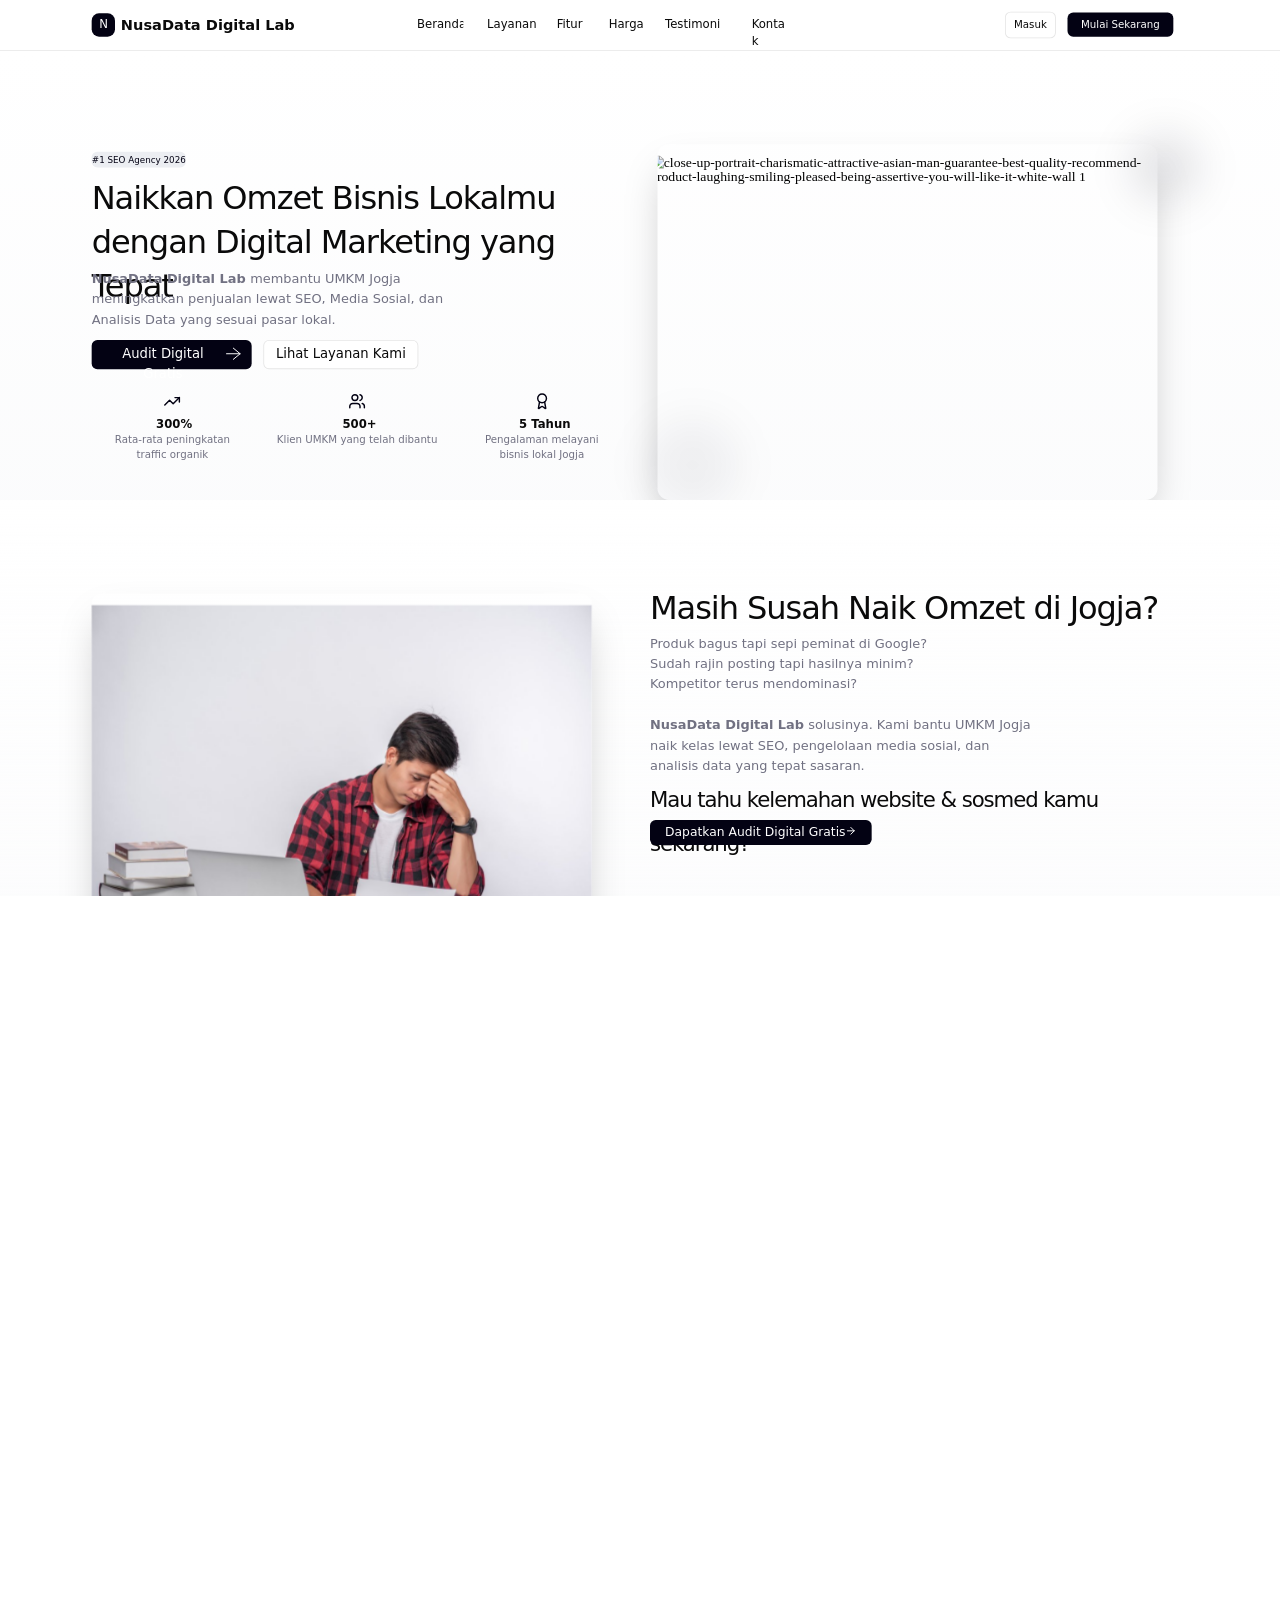
==== commit e114ea95: "fix" ====
--- a/index.html
+++ b/index.html
@@ -15,7 +15,7 @@
 
 <style media="all">*,:before,:after{box-sizing:border-box}body{-webkit-font-smoothing:antialiased}button{-webkit-font-smoothing:inherit;-moz-osx-font-smoothing:inherit;-webkit-appearance:none}*{margin:0;padding:0}a{color:inherit;-webkit-text-decoration:inherit;text-decoration:inherit}input{font:inherit;background-color:inherit;border:none;outline:none}button{font:inherit;color:inherit;background:0 0;border-style:none;width:auto;line-height:normal;overflow:visible}textarea,select{font:inherit;background-color:inherit}img,picture,video,canvas,svg{display:block}textarea:focus-visible{outline:none}[data-visible=false]{display:none!important}.before-hidden:before,.after-hidden:after{display:none}.before-visible:before,.after-visible:after{content:""}.text{white-space:pre-wrap;overflow-wrap:break-word}[data-reaction-click]{cursor:pointer}::placeholder{color:inherit;opacity:.54}body *{scrollbar-width:none}body ::-webkit-scrollbar{display:none}[name=honey-pot-field]{display:none!important}.pointer-events-none{pointer-events:none}</style>
 
-<style>#_{background-color:#fff;min-height:100vh;display:grid}#SEO_Service_Landing_Page_Community_{background-color:#fff;border-radius:0;flex-direction:column;justify-content:flex-start;align-items:start;row-gap:0;width:100%;margin:0 auto 0 0;display:flex;position:relative}#Body{--f2w-order:0;border-radius:0;flex-direction:column;flex-shrink:0;justify-content:flex-start;align-items:start;row-gap:0;width:1536px;height:896px;display:flex;position:relative}#App{--f2w-order:0;background-color:#fff;border-radius:0;flex-shrink:0;width:100%;height:7842px;position:relative}#Main_Content{--f2w-order:0;border-radius:0;flex-direction:column;justify-content:flex-start;align-items:start;row-gap:0;width:1536px;height:6740px;display:flex;position:absolute;top:1365px;left:0}#Services{--f2w-order:0;background-color:#fff;border-radius:0;flex-direction:column;flex-shrink:0;justify-content:flex-start;align-items:start;row-gap:0;width:100%;height:754px;padding:70px 96px 0;display:flex;position:relative}#Container{--f2w-order:0;border-radius:0;flex-direction:column;flex-shrink:0;justify-content:flex-start;align-items:start;row-gap:56px;width:100%;height:627px;padding:0 14px;display:flex;position:relative}#Container_0{--f2w-order:0;border-radius:0;flex-shrink:0;width:100%;height:105px;position:relative}#_18_1601{text-align:center;color:#0a0a0a;--f2w-order:0;-webkit-background-clip:text;background-clip:text;width:max-content;font-family:Inter,system-ui,sans-serif;font-size:42px;font-weight:400;line-height:42px;display:inline;position:absolute;top:-2px;left:237.9px}#__0{-webkit-background-clip:text;background-clip:text}#From_keyword_research_to_technical_optimization_w{text-align:center;color:#717182;--f2w-order:1;-webkit-background-clip:text;background-clip:text;width:588px;font-family:Inter,system-ui,sans-serif;font-size:17.5px;font-weight:400;line-height:24.5px;display:inline;position:absolute;top:54px;left:364px}#__1{-webkit-background-clip:text;background-clip:text}#Container_1{--f2w-order:1;border-radius:0;flex-shrink:0;width:100%;height:466px;position:relative}#Card{--f2w-order:0;background-color:#fff;border:1px solid #0000001a;border-radius:12.8px;flex-direction:column;justify-content:flex-start;align-items:start;row-gap:21px;width:420px;height:219px;display:flex;position:absolute;top:0;left:0}#CardHeader{--f2w-order:0;border-radius:0;flex-grow:1;flex-basis:0;width:418px;height:100%;position:relative}#Services_0{grid-column-gap:0px;--f2w-order:0;background-color:#0302131a;border-radius:8.8px;flex-direction:row;justify-content:center;align-items:center;width:42px;height:42px;padding:0 10.5px;display:flex;position:absolute;top:21px;left:21px}#Icon{--f2w-order:0;flex-shrink:0;width:21px;height:21px;position:relative}#CardTitle{grid-column-gap:0px;--f2w-order:1;border-radius:0;flex-direction:row;justify-content:flex-start;align-items:start;width:376px;height:24.5px;display:flex;position:absolute;top:82.3px;left:21px}#_18_1611{text-align:left;color:#0a0a0a;--f2w-order:0;-webkit-background-clip:text;background-clip:text;flex-grow:1;flex-basis:0;width:100%;font-family:Inter,system-ui,sans-serif;font-size:17.5px;font-weight:400;line-height:24.5px;display:inline;position:relative}#__2{-webkit-background-clip:text;background-clip:text}#CardContent{--f2w-order:1;border-radius:0;flex-direction:column;flex-shrink:0;justify-content:flex-start;align-items:start;row-gap:0;width:418px;height:89.3px;padding:0 21px;display:flex;position:relative}#CardDescription{--f2w-order:0;border-radius:0;flex-shrink:0;width:100%;height:68.3px;position:relative}#Comprehensive_keyword_analysis_to_identify_high_va{text-align:left;color:#717182;--f2w-order:0;-webkit-background-clip:text;background-clip:text;width:376px;font-family:Inter,system-ui,sans-serif;font-size:14px;font-weight:400;line-height:22.8px;display:inline;position:absolute;top:-1px;left:0}#__3{-webkit-background-clip:text;background-clip:text}#Card_0{--f2w-order:1;background-color:#fff;border:1px solid #0000001a;border-radius:12.8px;flex-direction:column;justify-content:flex-start;align-items:start;row-gap:21px;width:420px;height:219px;display:flex;position:absolute;top:0;left:448px}#CardHeader_0{--f2w-order:0;border-radius:0;flex-grow:1;flex-basis:0;width:418px;height:100%;position:relative}#Services_1{grid-column-gap:0px;--f2w-order:0;background-color:#0302131a;border-radius:8.8px;flex-direction:row;justify-content:center;align-items:center;width:42px;height:42px;padding:0 10.5px;display:flex;position:absolute;top:21px;left:21px}#Icon_0{--f2w-order:0;flex-shrink:0;width:21px;height:21px;position:relative}#CardTitle_0{grid-column-gap:0px;--f2w-order:1;border-radius:0;flex-direction:row;justify-content:flex-start;align-items:start;width:376px;height:24.5px;display:flex;position:absolute;top:82.3px;left:21px}#_18_1625{text-align:left;color:#0a0a0a;--f2w-order:0;-webkit-background-clip:text;background-clip:text;flex-grow:1;flex-basis:0;width:100%;font-family:Inter,system-ui,sans-serif;font-size:17.5px;font-weight:400;line-height:24.5px;display:inline;position:relative}#__4{-webkit-background-clip:text;background-clip:text}#CardContent_0{--f2w-order:1;border-radius:0;flex-direction:column;flex-shrink:0;justify-content:flex-start;align-items:start;row-gap:0;width:418px;height:89.3px;padding:0 21px;display:flex;position:relative}#CardDescription_0{--f2w-order:0;border-radius:0;flex-shrink:0;width:100%;height:68.3px;position:relative}#Complete_optimization_of_your_website_s_content_m{text-align:left;color:#717182;--f2w-order:0;-webkit-background-clip:text;background-clip:text;width:376px;font-family:Inter,system-ui,sans-serif;font-size:14px;font-weight:400;line-height:22.8px;display:inline;position:absolute;top:-1px;left:0}#__5{-webkit-background-clip:text;background-clip:text}#Card_1{--f2w-order:2;background-color:#fff;border:1px solid #0000001a;border-radius:12.8px;flex-direction:column;justify-content:flex-start;align-items:start;row-gap:21px;width:420px;height:219px;display:flex;position:absolute;top:0;left:896px}#CardHeader_1{--f2w-order:0;border-radius:0;flex-grow:1;flex-basis:0;width:418px;height:100%;position:relative}#Services_2{grid-column-gap:0px;--f2w-order:0;background-color:#0302131a;border-radius:8.8px;flex-direction:row;justify-content:center;align-items:center;width:42px;height:42px;padding:0 10.5px;display:flex;position:absolute;top:21px;left:21px}#Icon_1{--f2w-order:0;flex-shrink:0;width:21px;height:21px;position:relative}#CardTitle_1{grid-column-gap:0px;--f2w-order:1;border-radius:0;flex-direction:row;justify-content:flex-start;align-items:start;width:376px;height:24.5px;display:flex;position:absolute;top:82.3px;left:21px}#_18_1636{text-align:left;color:#0a0a0a;--f2w-order:0;-webkit-background-clip:text;background-clip:text;flex-grow:1;flex-basis:0;width:100%;font-family:Inter,system-ui,sans-serif;font-size:17.5px;font-weight:400;line-height:24.5px;display:inline;position:relative}#__6{-webkit-background-clip:text;background-clip:text}#CardContent_1{--f2w-order:1;border-radius:0;flex-direction:column;flex-shrink:0;justify-content:flex-start;align-items:start;row-gap:0;width:418px;height:89.3px;padding:0 21px;display:flex;position:relative}#CardDescription_1{--f2w-order:0;border-radius:0;flex-shrink:0;width:100%;height:68.3px;position:relative}#Strategic_link_building_campaigns_to_increase_your{text-align:left;color:#717182;--f2w-order:0;-webkit-background-clip:text;background-clip:text;width:376px;font-family:Inter,system-ui,sans-serif;font-size:14px;font-weight:400;line-height:22.8px;display:inline;position:absolute;top:-1px;left:0}#__7{-webkit-background-clip:text;background-clip:text}#Card_2{--f2w-order:3;background-color:#fff;border:1px solid #0000001a;border-radius:12.8px;flex-direction:column;justify-content:flex-start;align-items:start;row-gap:21px;width:420px;height:219px;display:flex;position:absolute;top:247px;left:0}#CardHeader_2{--f2w-order:0;border-radius:0;flex-shrink:0;width:418px;height:106.8px;position:relative}#Services_3{grid-column-gap:0px;--f2w-order:0;background-color:#0302131a;border-radius:8.8px;flex-direction:row;justify-content:center;align-items:center;width:42px;height:42px;padding:0 10.5px;display:flex;position:absolute;top:21px;left:21px}#Icon_2{--f2w-order:0;flex-shrink:0;width:21px;height:21px;position:relative}#CardTitle_2{grid-column-gap:0px;--f2w-order:1;border-radius:0;flex-direction:row;justify-content:flex-start;align-items:start;width:376px;height:24.5px;display:flex;position:absolute;top:82.3px;left:21px}#_18_1649{text-align:left;color:#0a0a0a;--f2w-order:0;-webkit-background-clip:text;background-clip:text;flex-grow:1;flex-basis:0;width:100%;font-family:Inter,system-ui,sans-serif;font-size:17.5px;font-weight:400;line-height:24.5px;display:inline;position:relative}#__8{-webkit-background-clip:text;background-clip:text}#CardContent_2{--f2w-order:1;border-radius:0;flex-direction:column;flex-shrink:0;justify-content:flex-start;align-items:start;row-gap:0;width:418px;height:66.5px;padding:0 21px;display:flex;position:relative}#CardDescription_2{--f2w-order:0;border-radius:0;flex-shrink:0;width:100%;height:45.5px;position:relative}#Detailed_performance_tracking_and_monthly_reports_{text-align:left;color:#717182;--f2w-order:0;-webkit-background-clip:text;background-clip:text;width:376px;font-family:Inter,system-ui,sans-serif;font-size:14px;font-weight:400;line-height:22.8px;display:inline;position:absolute;top:-1px;left:0}#__9{-webkit-background-clip:text;background-clip:text}#Card_3{--f2w-order:4;background-color:#fff;border:1px solid #0000001a;border-radius:12.8px;flex-direction:column;justify-content:flex-start;align-items:start;row-gap:21px;width:420px;height:219px;display:flex;position:absolute;top:247px;left:448px}#CardHeader_3{--f2w-order:0;border-radius:0;flex-grow:1;flex-basis:0;width:418px;height:100%;position:relative}#Services_4{grid-column-gap:0px;--f2w-order:0;background-color:#0302131a;border-radius:8.8px;flex-direction:row;justify-content:center;align-items:center;width:42px;height:42px;padding:0 10.5px;display:flex;position:absolute;top:21px;left:21px}#Icon_3{--f2w-order:0;flex-shrink:0;width:21px;height:21px;position:relative}#CardTitle_3{grid-column-gap:0px;--f2w-order:1;border-radius:0;flex-direction:row;justify-content:flex-start;align-items:start;width:376px;height:24.5px;display:flex;position:absolute;top:82.3px;left:21px}#_18_1661{text-align:left;color:#0a0a0a;--f2w-order:0;-webkit-background-clip:text;background-clip:text;flex-grow:1;flex-basis:0;width:100%;font-family:Inter,system-ui,sans-serif;font-size:17.5px;font-weight:400;line-height:24.5px;display:inline;position:relative}#__10{-webkit-background-clip:text;background-clip:text}#CardContent_3{--f2w-order:1;border-radius:0;flex-direction:column;flex-shrink:0;justify-content:flex-start;align-items:start;row-gap:0;width:418px;height:89.3px;padding:0 21px;display:flex;position:relative}#CardDescription_3{--f2w-order:0;border-radius:0;flex-shrink:0;width:100%;height:68.3px;position:relative}#Optimize_your_local_presence_with_Google_My_Busine{text-align:left;color:#717182;--f2w-order:0;-webkit-background-clip:text;background-clip:text;width:376px;font-family:Inter,system-ui,sans-serif;font-size:14px;font-weight:400;line-height:22.8px;display:inline;position:absolute;top:-1px;left:0}#__11{-webkit-background-clip:text;background-clip:text}#Card_4{--f2w-order:5;background-color:#fff;border:1px solid #0000001a;border-radius:12.8px;flex-direction:column;justify-content:flex-start;align-items:start;row-gap:21px;width:420px;height:219px;display:flex;position:absolute;top:247px;left:896px}#CardHeader_4{--f2w-order:0;border-radius:0;flex-grow:1;flex-basis:0;width:418px;height:100%;position:relative}#Services_5{grid-column-gap:0px;--f2w-order:0;background-color:#0302131a;border-radius:8.8px;flex-direction:row;justify-content:center;align-items:center;width:42px;height:42px;padding:0 10.5px;display:flex;position:absolute;top:21px;left:21px}#Icon_4{--f2w-order:0;flex-shrink:0;width:21px;height:21px;position:relative}#CardTitle_4{grid-column-gap:0px;--f2w-order:1;border-radius:0;flex-direction:row;justify-content:flex-start;align-items:start;width:376px;height:24.5px;display:flex;position:absolute;top:82.3px;left:21px}#_18_1673{text-align:left;color:#0a0a0a;--f2w-order:0;-webkit-background-clip:text;background-clip:text;flex-grow:1;flex-basis:0;width:100%;font-family:Inter,system-ui,sans-serif;font-size:17.5px;font-weight:400;line-height:24.5px;display:inline;position:relative}#__12{-webkit-background-clip:text;background-clip:text}#CardContent_4{--f2w-order:1;border-radius:0;flex-direction:column;flex-shrink:0;justify-content:flex-start;align-items:start;row-gap:0;width:418px;height:89.3px;padding:0 21px;display:flex;position:relative}#CardDescription_4{--f2w-order:0;border-radius:0;flex-shrink:0;width:100%;height:68.3px;position:relative}#Comprehensive_website_audits_identifying_technical{text-align:left;color:#717182;--f2w-order:0;-webkit-background-clip:text;background-clip:text;width:376px;font-family:Inter,system-ui,sans-serif;font-size:14px;font-weight:400;line-height:22.8px;display:inline;position:absolute;top:-1px;left:0}#__13{-webkit-background-clip:text;background-clip:text}#Process{--f2w-order:1;background-color:#eceef233;border-radius:0;flex-direction:column;flex-shrink:0;justify-content:flex-start;align-items:start;row-gap:0;width:100%;height:2339.3px;padding:758px 96px 0;display:flex;position:relative}#Container_2{--f2w-order:0;border-radius:0;flex-direction:column;flex-shrink:0;justify-content:flex-start;align-items:start;row-gap:56px;width:100%;height:1511.3px;padding:0 14px;display:flex;position:relative}#Container_3{--f2w-order:0;border-radius:0;flex-shrink:0;width:100%;height:140.8px;position:relative}#Badge{grid-column-gap:3.5px;--f2w-order:0;border:1px solid #0000001a;border-radius:6.8px;flex-direction:row;justify-content:center;align-items:center;width:72.6px;height:19.5px;padding:.8px 6px;display:flex;position:absolute;top:2.3px;left:621.7px;overflow:hidden}#_18_1681{text-align:center;color:#0a0a0a;--f2w-order:0;-webkit-background-clip:text;background-clip:text;flex-shrink:0;width:max-content;font-family:Inter,system-ui,sans-serif;font-size:10.5px;font-weight:500;line-height:14px;display:inline;position:relative}#__14{-webkit-background-clip:text;background-clip:text}#Heading_2{--f2w-order:1;border-radius:0;width:1316px;height:42px;position:absolute;top:35.8px;left:0}#_18_1683{text-align:center;color:#0a0a0a;--f2w-order:0;-webkit-background-clip:text;background-clip:text;width:max-content;font-family:Inter,system-ui,sans-serif;font-size:39px;font-weight:400;line-height:42px;display:inline;position:absolute;top:-2px;left:255.9px}#__15{-webkit-background-clip:text;background-clip:text}#Paragraph{--f2w-order:2;border-radius:0;width:588px;height:49px;position:absolute;top:91.8px;left:364px}#Our_proven_methodology_combines_cutting_edge_SEO_t{text-align:center;color:#717182;--f2w-order:0;-webkit-background-clip:text;background-clip:text;width:588px;font-family:Inter,system-ui,sans-serif;font-size:17.5px;font-weight:400;line-height:24.5px;display:inline;position:absolute;top:-2px;left:0}#__16{-webkit-background-clip:text;background-clip:text}#Container_4{--f2w-order:1;border-radius:0;flex-shrink:0;width:100%;height:1169px;position:relative}#Container_5{--f2w-order:0;border-radius:0;flex-direction:column;justify-content:flex-start;align-items:start;row-gap:28px;width:630px;display:flex;position:absolute;top:0;left:0}#Container_6{--f2w-order:0;border-radius:0;flex-shrink:0;width:100%;height:171.5px;position:relative}#Container_7{grid-column-gap:14px;--f2w-order:0;border-radius:0;flex-direction:row;justify-content:flex-start;align-items:start;width:630px;height:171.5px;display:flex;position:absolute;top:0;left:0}#Container_8{grid-column-gap:0px;--f2w-order:0;background-color:#030213;border-radius:8.8px;flex-direction:row;flex-shrink:0;justify-content:center;align-items:center;width:42px;height:42px;padding:0 10.5px;display:flex;position:relative}#Icon_5{--f2w-order:0;flex-shrink:0;width:21px;height:21px;position:relative}#Container_9{--f2w-order:1;border-radius:0;flex-direction:column;flex-grow:1;flex-basis:0;justify-content:flex-start;align-items:start;row-gap:10.5px;width:100%;height:171.5px;display:flex;position:relative}#Container_10{grid-column-gap:10.5px;--f2w-order:0;border-radius:0;flex-direction:row;flex-shrink:0;justify-content:flex-start;align-items:center;width:100%;height:24.5px;display:flex;position:relative}#Text{grid-column-gap:0px;--f2w-order:0;background-color:#0302131a;border-radius:3.5px;flex-direction:row;flex-shrink:0;justify-content:flex-start;align-items:start;width:25.7px;height:24.5px;padding:3.5px 0 0 7px;display:flex;position:relative}#_18_1699{text-align:left;color:#030213;--f2w-order:0;-webkit-background-clip:text;background-clip:text;flex-shrink:0;width:max-content;font-family:Inter,system-ui,sans-serif;font-size:12.3px;font-weight:600;line-height:17.5px;display:inline;position:relative}#__17{-webkit-background-clip:text;background-clip:text}#Heading_3{grid-column-gap:0px;--f2w-order:1;border-radius:0;flex-direction:row;flex-shrink:0;justify-content:flex-start;align-items:start;width:143px;height:24.5px;display:flex;position:relative}#_18_1701{text-align:left;color:#0a0a0a;--f2w-order:0;-webkit-background-clip:text;background-clip:text;flex-shrink:0;width:max-content;font-family:Inter,system-ui,sans-serif;font-size:17.5px;font-weight:600;line-height:24.5px;display:inline;position:relative}#__18{-webkit-background-clip:text;background-clip:text}#Paragraph_0{--f2w-order:1;border-radius:0;flex-shrink:0;width:100%;height:45.5px;position:relative}#We_start_with_a_comprehensive_website_audit_and_co{text-align:left;color:#717182;--f2w-order:0;-webkit-background-clip:text;background-clip:text;width:574px;font-family:Inter,system-ui,sans-serif;font-size:14px;font-weight:400;line-height:22.8px;display:inline;position:absolute;top:-1px;left:0}#__19{-webkit-background-clip:text;background-clip:text}#List{--f2w-order:2;border-radius:0;flex-direction:column;flex-shrink:0;justify-content:flex-start;align-items:start;row-gap:3.5px;width:100%;height:80.5px;display:flex;position:relative}#List_Item{grid-column-gap:7px;--f2w-order:0;border-radius:0;flex-direction:row;flex-shrink:0;justify-content:flex-start;align-items:center;width:100%;height:17.5px;display:flex;position:relative}#Icon_6{--f2w-order:0;flex-shrink:0;width:11px;height:11px;position:relative}#Text_0{grid-column-gap:0px;--f2w-order:1;border-radius:0;flex-direction:row;flex-shrink:0;justify-content:flex-start;align-items:start;width:105.1px;height:17.5px;display:flex;position:relative}#_18_1710{text-align:left;color:#717182;--f2w-order:0;-webkit-background-clip:text;background-clip:text;flex-shrink:0;width:max-content;font-family:Inter,system-ui,sans-serif;font-size:12.3px;font-weight:400;line-height:17.5px;display:inline;position:relative}#__20{-webkit-background-clip:text;background-clip:text}#List_Item_0{grid-column-gap:7px;--f2w-order:1;border-radius:0;flex-direction:row;flex-shrink:0;justify-content:flex-start;align-items:center;width:100%;height:17.5px;display:flex;position:relative}#Icon_7{--f2w-order:0;flex-shrink:0;width:11px;height:11px;position:relative}#Text_1{grid-column-gap:0px;--f2w-order:1;border-radius:0;flex-direction:row;flex-shrink:0;justify-content:flex-start;align-items:start;width:110.3px;height:17.5px;display:flex;position:relative}#_18_1716{text-align:left;color:#717182;--f2w-order:0;-webkit-background-clip:text;background-clip:text;flex-shrink:0;width:max-content;font-family:Inter,system-ui,sans-serif;font-size:12.3px;font-weight:400;line-height:17.5px;display:inline;position:relative}#__21{-webkit-background-clip:text;background-clip:text}#List_Item_1{grid-column-gap:7px;--f2w-order:2;border-radius:0;flex-direction:row;flex-shrink:0;justify-content:flex-start;align-items:center;width:100%;height:17.5px;display:flex;position:relative}#Icon_8{--f2w-order:0;flex-shrink:0;width:11px;height:11px;position:relative}#Text_2{grid-column-gap:0px;--f2w-order:1;border-radius:0;flex-direction:row;flex-shrink:0;justify-content:flex-start;align-items:start;width:129.5px;height:17.5px;display:flex;position:relative}#_18_1722{text-align:left;color:#717182;--f2w-order:0;-webkit-background-clip:text;background-clip:text;flex-shrink:0;width:max-content;font-family:Inter,system-ui,sans-serif;font-size:12.3px;font-weight:400;line-height:17.5px;display:inline;position:relative}#__22{-webkit-background-clip:text;background-clip:text}#List_Item_2{grid-column-gap:7px;--f2w-order:3;border-radius:0;flex-direction:row;flex-shrink:0;justify-content:flex-start;align-items:center;width:100%;height:17.5px;display:flex;position:relative}#Icon_9{--f2w-order:0;flex-shrink:0;width:11px;height:11px;position:relative}#Text_3{grid-column-gap:0px;--f2w-order:1;border-radius:0;flex-direction:row;flex-shrink:0;justify-content:flex-start;align-items:start;width:107.6px;height:17.5px;display:flex;position:relative}#_18_1728{text-align:left;color:#717182;--f2w-order:0;-webkit-background-clip:text;background-clip:text;flex-shrink:0;width:max-content;font-family:Inter,system-ui,sans-serif;font-size:12.3px;font-weight:400;line-height:17.5px;display:inline;position:relative}#__23{-webkit-background-clip:text;background-clip:text}#Container_11{--f2w-order:1;background-color:#0000001a;border-radius:0;width:1px;height:28px;position:absolute;top:56px;left:21px}#Container_12{--f2w-order:1;border-radius:0;flex-shrink:0;width:100%;height:171.5px;position:relative}#Container_13{grid-column-gap:14px;--f2w-order:0;border-radius:0;flex-direction:row;justify-content:flex-start;align-items:start;width:630px;height:171.5px;display:flex;position:absolute;top:0;left:0}#Container_14{grid-column-gap:0px;--f2w-order:0;background-color:#030213;border-radius:8.8px;flex-direction:row;flex-shrink:0;justify-content:center;align-items:center;width:42px;height:42px;padding:0 10.5px;display:flex;position:relative}#Icon_10{--f2w-order:0;flex-shrink:0;width:21px;height:21px;position:relative}#Container_15{--f2w-order:1;border-radius:0;flex-direction:column;flex-grow:1;flex-basis:0;justify-content:flex-start;align-items:start;row-gap:10.5px;width:100%;height:171.5px;display:flex;position:relative}#Container_16{grid-column-gap:10.5px;--f2w-order:0;border-radius:0;flex-direction:row;flex-shrink:0;justify-content:flex-start;align-items:center;width:100%;height:24.5px;display:flex;position:relative}#Text_4{grid-column-gap:0px;--f2w-order:0;background-color:#0302131a;border-radius:3.5px;flex-direction:row;flex-shrink:0;justify-content:flex-start;align-items:start;width:27.6px;height:24.5px;padding:3.5px 0 0 7px;display:flex;position:relative}#_18_1739{text-align:left;color:#030213;--f2w-order:0;-webkit-background-clip:text;background-clip:text;flex-shrink:0;width:max-content;font-family:Inter,system-ui,sans-serif;font-size:12.3px;font-weight:600;line-height:17.5px;display:inline;position:relative}#__24{-webkit-background-clip:text;background-clip:text}#Heading_3_0{grid-column-gap:0px;--f2w-order:1;border-radius:0;flex-direction:row;flex-shrink:0;justify-content:flex-start;align-items:start;width:139.9px;height:24.5px;display:flex;position:relative}#_18_1741{text-align:left;color:#0a0a0a;--f2w-order:0;-webkit-background-clip:text;background-clip:text;flex-shrink:0;width:max-content;font-family:Inter,system-ui,sans-serif;font-size:17.5px;font-weight:600;line-height:24.5px;display:inline;position:relative}#__25{-webkit-background-clip:text;background-clip:text}#Paragraph_1{--f2w-order:1;border-radius:0;flex-shrink:0;width:100%;height:45.5px;position:relative}#Our_team_identifies_high_value_keywords_and_create{text-align:left;color:#717182;--f2w-order:0;-webkit-background-clip:text;background-clip:text;width:574px;font-family:Inter,system-ui,sans-serif;font-size:14px;font-weight:400;line-height:22.8px;display:inline;position:absolute;top:-1px;left:0}#__26{-webkit-background-clip:text;background-clip:text}#List_0{--f2w-order:2;border-radius:0;flex-direction:column;flex-shrink:0;justify-content:flex-start;align-items:start;row-gap:3.5px;width:100%;height:80.5px;display:flex;position:relative}#List_Item_3{grid-column-gap:7px;--f2w-order:0;border-radius:0;flex-direction:row;flex-shrink:0;justify-content:flex-start;align-items:center;width:100%;height:17.5px;display:flex;position:relative}#Icon_11{--f2w-order:0;flex-shrink:0;width:11px;height:11px;position:relative}#Text_5{grid-column-gap:0px;--f2w-order:1;border-radius:0;flex-direction:row;flex-shrink:0;justify-content:flex-start;align-items:start;width:160.3px;height:17.5px;display:flex;position:relative}#_18_1750{text-align:left;color:#717182;--f2w-order:0;-webkit-background-clip:text;background-clip:text;flex-shrink:0;width:max-content;font-family:Inter,system-ui,sans-serif;font-size:12.3px;font-weight:400;line-height:17.5px;display:inline;position:relative}#__27{-webkit-background-clip:text;background-clip:text}#List_Item_4{grid-column-gap:7px;--f2w-order:1;border-radius:0;flex-direction:row;flex-shrink:0;justify-content:flex-start;align-items:center;width:100%;height:17.5px;display:flex;position:relative}#Icon_12{--f2w-order:0;flex-shrink:0;width:11px;height:11px;position:relative}#Text_6{grid-column-gap:0px;--f2w-order:1;border-radius:0;flex-direction:row;flex-shrink:0;justify-content:flex-start;align-items:start;width:115.9px;height:17.5px;display:flex;position:relative}#_18_1756{text-align:left;color:#717182;--f2w-order:0;-webkit-background-clip:text;background-clip:text;flex-shrink:0;width:max-content;font-family:Inter,system-ui,sans-serif;font-size:12.3px;font-weight:400;line-height:17.5px;display:inline;position:relative}#__28{-webkit-background-clip:text;background-clip:text}#List_Item_5{grid-column-gap:7px;--f2w-order:2;border-radius:0;flex-direction:row;flex-shrink:0;justify-content:flex-start;align-items:center;width:100%;height:17.5px;display:flex;position:relative}#Icon_13{--f2w-order:0;flex-shrink:0;width:11px;height:11px;position:relative}#Text_7{grid-column-gap:0px;--f2w-order:1;border-radius:0;flex-direction:row;flex-shrink:0;justify-content:flex-start;align-items:start;width:141.3px;height:17.5px;display:flex;position:relative}#_18_1762{text-align:left;color:#717182;--f2w-order:0;-webkit-background-clip:text;background-clip:text;flex-shrink:0;width:max-content;font-family:Inter,system-ui,sans-serif;font-size:12.3px;font-weight:400;line-height:17.5px;display:inline;position:relative}#__29{-webkit-background-clip:text;background-clip:text}#List_Item_6{grid-column-gap:7px;--f2w-order:3;border-radius:0;flex-direction:row;flex-shrink:0;justify-content:flex-start;align-items:center;width:100%;height:17.5px;display:flex;position:relative}#Icon_14{--f2w-order:0;flex-shrink:0;width:11px;height:11px;position:relative}#Text_8{grid-column-gap:0px;--f2w-order:1;border-radius:0;flex-direction:row;flex-shrink:0;justify-content:flex-start;align-items:start;width:139.1px;height:17.5px;display:flex;position:relative}#_18_1768{text-align:left;color:#717182;--f2w-order:0;-webkit-background-clip:text;background-clip:text;flex-shrink:0;width:max-content;font-family:Inter,system-ui,sans-serif;font-size:12.3px;font-weight:400;line-height:17.5px;display:inline;position:relative}#__30{-webkit-background-clip:text;background-clip:text}#Container_17{--f2w-order:1;background-color:#0000001a;border-radius:0;width:1px;height:28px;position:absolute;top:56px;left:21px}#Container_18{--f2w-order:2;border-radius:0;flex-shrink:0;width:100%;height:171.5px;position:relative}#Container_19{grid-column-gap:14px;--f2w-order:0;border-radius:0;flex-direction:row;justify-content:flex-start;align-items:start;width:630px;height:171.5px;display:flex;position:absolute;top:0;left:0}#Container_20{grid-column-gap:0px;--f2w-order:0;background-color:#030213;border-radius:8.8px;flex-direction:row;flex-shrink:0;justify-content:center;align-items:center;width:42px;height:42px;padding:0 10.5px;display:flex;position:relative}#Icon_15{--f2w-order:0;flex-shrink:0;width:21px;height:21px;position:relative}#Container_21{--f2w-order:1;border-radius:0;flex-direction:column;flex-grow:1;flex-basis:0;justify-content:flex-start;align-items:start;row-gap:10.5px;width:100%;height:171.5px;display:flex;position:relative}#Container_22{grid-column-gap:10.5px;--f2w-order:0;border-radius:0;flex-direction:row;flex-shrink:0;justify-content:flex-start;align-items:center;width:100%;height:24.5px;display:flex;position:relative}#Text_9{grid-column-gap:0px;--f2w-order:0;background-color:#0302131a;border-radius:3.5px;flex-direction:row;flex-shrink:0;justify-content:flex-start;align-items:start;width:27.6px;height:24.5px;padding:3.5px 0 0 7px;display:flex;position:relative}#_18_1780{text-align:left;color:#030213;--f2w-order:0;-webkit-background-clip:text;background-clip:text;flex-shrink:0;width:max-content;font-family:Inter,system-ui,sans-serif;font-size:12.3px;font-weight:600;line-height:17.5px;display:inline;position:relative}#__31{-webkit-background-clip:text;background-clip:text}#Heading_3_1{grid-column-gap:0px;--f2w-order:1;border-radius:0;flex-direction:row;flex-shrink:0;justify-content:flex-start;align-items:start;width:144.3px;height:24.5px;display:flex;position:relative}#_18_1782{text-align:left;color:#0a0a0a;--f2w-order:0;-webkit-background-clip:text;background-clip:text;flex-shrink:0;width:max-content;font-family:Inter,system-ui,sans-serif;font-size:17.5px;font-weight:600;line-height:24.5px;display:inline;position:relative}#__32{-webkit-background-clip:text;background-clip:text}#Paragraph_2{--f2w-order:1;border-radius:0;flex-shrink:0;width:100%;height:45.5px;position:relative}#We_develop_a_customized_SEO_roadmap_with_clear_mil{text-align:left;color:#717182;--f2w-order:0;-webkit-background-clip:text;background-clip:text;width:574px;font-family:Inter,system-ui,sans-serif;font-size:14px;font-weight:400;line-height:22.8px;display:inline;position:absolute;top:-1px;left:0}#__33{-webkit-background-clip:text;background-clip:text}#List_1{--f2w-order:2;border-radius:0;flex-direction:column;flex-shrink:0;justify-content:flex-start;align-items:start;row-gap:3.5px;width:100%;height:80.5px;display:flex;position:relative}#List_Item_7{grid-column-gap:7px;--f2w-order:0;border-radius:0;flex-direction:row;flex-shrink:0;justify-content:flex-start;align-items:center;width:100%;height:17.5px;display:flex;position:relative}#Icon_16{--f2w-order:0;flex-shrink:0;width:11px;height:11px;position:relative}#Text_10{grid-column-gap:0px;--f2w-order:1;border-radius:0;flex-direction:row;flex-shrink:0;justify-content:flex-start;align-items:start;width:119.1px;height:17.5px;display:flex;position:relative}#_18_1791{text-align:left;color:#717182;--f2w-order:0;-webkit-background-clip:text;background-clip:text;flex-shrink:0;width:max-content;font-family:Inter,system-ui,sans-serif;font-size:12.3px;font-weight:400;line-height:17.5px;display:inline;position:relative}#__35{-webkit-background-clip:text;background-clip:text}#List_Item_8{grid-column-gap:7px;--f2w-order:1;border-radius:0;flex-direction:row;flex-shrink:0;justify-content:flex-start;align-items:center;width:100%;height:17.5px;display:flex;position:relative}#Icon_17{--f2w-order:0;flex-shrink:0;width:11px;height:11px;position:relative}#Text_11{grid-column-gap:0px;--f2w-order:1;border-radius:0;flex-direction:row;flex-shrink:0;justify-content:flex-start;align-items:start;width:92.6px;height:17.5px;display:flex;position:relative}#_18_1797{text-align:left;color:#717182;--f2w-order:0;-webkit-background-clip:text;background-clip:text;flex-shrink:0;width:max-content;font-family:Inter,system-ui,sans-serif;font-size:12.3px;font-weight:400;line-height:17.5px;display:inline;position:relative}#__36{-webkit-background-clip:text;background-clip:text}#List_Item_9{grid-column-gap:7px;--f2w-order:2;border-radius:0;flex-direction:row;flex-shrink:0;justify-content:flex-start;align-items:center;width:100%;height:17.5px;display:flex;position:relative}#Icon_18{--f2w-order:0;flex-shrink:0;width:11px;height:11px;position:relative}#Text_12{grid-column-gap:0px;--f2w-order:1;border-radius:0;flex-direction:row;flex-shrink:0;justify-content:flex-start;align-items:start;width:116.4px;height:17.5px;display:flex;position:relative}#_18_1803{text-align:left;color:#717182;--f2w-order:0;-webkit-background-clip:text;background-clip:text;flex-shrink:0;width:max-content;font-family:Inter,system-ui,sans-serif;font-size:12.3px;font-weight:400;line-height:17.5px;display:inline;position:relative}#__37{-webkit-background-clip:text;background-clip:text}#List_Item_10{grid-column-gap:7px;--f2w-order:3;border-radius:0;flex-direction:row;flex-shrink:0;justify-content:flex-start;align-items:center;width:100%;height:17.5px;display:flex;position:relative}#Icon_19{--f2w-order:0;flex-shrink:0;width:11px;height:11px;position:relative}#Text_13{grid-column-gap:0px;--f2w-order:1;border-radius:0;flex-direction:row;flex-shrink:0;justify-content:flex-start;align-items:start;width:147px;height:17.5px;display:flex;position:relative}#_18_1809{text-align:left;color:#717182;--f2w-order:0;-webkit-background-clip:text;background-clip:text;flex-shrink:0;width:max-content;font-family:Inter,system-ui,sans-serif;font-size:12.3px;font-weight:400;line-height:17.5px;display:inline;position:relative}#__38{-webkit-background-clip:text;background-clip:text}#Container_23{--f2w-order:1;background-color:#0000001a;border-radius:0;width:1px;height:28px;position:absolute;top:56px;left:21px}#Container_24{--f2w-order:3;border-radius:0;flex-shrink:0;width:100%;height:171.5px;position:relative}#Container_25{grid-column-gap:14px;--f2w-order:0;border-radius:0;flex-direction:row;justify-content:flex-start;align-items:start;width:630px;height:171.5px;display:flex;position:absolute;top:0;left:0}#Container_26{grid-column-gap:0px;--f2w-order:0;background-color:#030213;border-radius:8.8px;flex-direction:row;flex-shrink:0;justify-content:center;align-items:center;width:42px;height:42px;padding:0 10.5px;display:flex;position:relative}#Icon_20{--f2w-order:0;flex-shrink:0;width:21px;height:21px;position:relative}#Container_27{--f2w-order:1;border-radius:0;flex-direction:column;flex-grow:1;flex-basis:0;justify-content:flex-start;align-items:start;row-gap:10.5px;width:100%;height:171.5px;display:flex;position:relative}#Container_28{grid-column-gap:10.5px;--f2w-order:0;border-radius:0;flex-direction:row;flex-shrink:0;justify-content:flex-start;align-items:center;width:100%;height:24.5px;display:flex;position:relative}#Text_14{grid-column-gap:0px;--f2w-order:0;background-color:#0302131a;border-radius:3.5px;flex-direction:row;flex-shrink:0;justify-content:flex-start;align-items:start;width:27.9px;height:24.5px;padding:3.5px 0 0 7px;display:flex;position:relative}#_18_1820{text-align:left;color:#030213;--f2w-order:0;-webkit-background-clip:text;background-clip:text;flex-shrink:0;width:max-content;font-family:Inter,system-ui,sans-serif;font-size:12.3px;font-weight:600;line-height:17.5px;display:inline;position:relative}#__39{-webkit-background-clip:text;background-clip:text}#Heading_3_2{grid-column-gap:0px;--f2w-order:1;border-radius:0;flex-direction:row;flex-shrink:0;justify-content:flex-start;align-items:start;width:127px;height:24.5px;display:flex;position:relative}#_18_1822{text-align:left;color:#0a0a0a;--f2w-order:0;-webkit-background-clip:text;background-clip:text;flex-shrink:0;width:max-content;font-family:Inter,system-ui,sans-serif;font-size:17.5px;font-weight:600;line-height:24.5px;display:inline;position:relative}#__40{-webkit-background-clip:text;background-clip:text}#Paragraph_3{--f2w-order:1;border-radius:0;flex-shrink:0;width:100%;height:45.5px;position:relative}#Our_experts_execute_the_SEO_strategy_with_on_page_{text-align:left;color:#717182;--f2w-order:0;-webkit-background-clip:text;background-clip:text;width:574px;font-family:Inter,system-ui,sans-serif;font-size:14px;font-weight:400;line-height:22.8px;display:inline;position:absolute;top:-1px;left:0}#__41{-webkit-background-clip:text;background-clip:text}#List_2{--f2w-order:2;border-radius:0;flex-direction:column;flex-shrink:0;justify-content:flex-start;align-items:start;row-gap:3.5px;width:100%;height:80.5px;display:flex;position:relative}#List_Item_11{grid-column-gap:7px;--f2w-order:0;border-radius:0;flex-direction:row;flex-shrink:0;justify-content:flex-start;align-items:center;width:100%;height:17.5px;display:flex;position:relative}#Icon_21{--f2w-order:0;flex-shrink:0;width:11px;height:11px;position:relative}#Text_15{grid-column-gap:0px;--f2w-order:1;border-radius:0;flex-direction:row;flex-shrink:0;justify-content:flex-start;align-items:start;width:119.5px;height:17.5px;display:flex;position:relative}#_18_1831{text-align:left;color:#717182;--f2w-order:0;-webkit-background-clip:text;background-clip:text;flex-shrink:0;width:max-content;font-family:Inter,system-ui,sans-serif;font-size:12.3px;font-weight:400;line-height:17.5px;display:inline;position:relative}#__43{-webkit-background-clip:text;background-clip:text}#List_Item_12{grid-column-gap:7px;--f2w-order:1;border-radius:0;flex-direction:row;flex-shrink:0;justify-content:flex-start;align-items:center;width:100%;height:17.5px;display:flex;position:relative}#Icon_22{--f2w-order:0;flex-shrink:0;width:11px;height:11px;position:relative}#Text_16{grid-column-gap:0px;--f2w-order:1;border-radius:0;flex-direction:row;flex-shrink:0;justify-content:flex-start;align-items:start;width:130px;height:17.5px;display:flex;position:relative}#_18_1837{text-align:left;color:#717182;--f2w-order:0;-webkit-background-clip:text;background-clip:text;flex-shrink:0;width:max-content;font-family:Inter,system-ui,sans-serif;font-size:12.3px;font-weight:400;line-height:17.5px;display:inline;position:relative}#__44{-webkit-background-clip:text;background-clip:text}#List_Item_13{grid-column-gap:7px;--f2w-order:2;border-radius:0;flex-direction:row;flex-shrink:0;justify-content:flex-start;align-items:center;width:100%;height:17.5px;display:flex;position:relative}#Icon_23{--f2w-order:0;flex-shrink:0;width:11px;height:11px;position:relative}#Text_17{grid-column-gap:0px;--f2w-order:1;border-radius:0;flex-direction:row;flex-shrink:0;justify-content:flex-start;align-items:start;width:90.5px;height:17.5px;display:flex;position:relative}#_18_1843{text-align:left;color:#717182;--f2w-order:0;-webkit-background-clip:text;background-clip:text;flex-shrink:0;width:max-content;font-family:Inter,system-ui,sans-serif;font-size:12.3px;font-weight:400;line-height:17.5px;display:inline;position:relative}#__45{-webkit-background-clip:text;background-clip:text}#List_Item_14{grid-column-gap:7px;--f2w-order:3;border-radius:0;flex-direction:row;flex-shrink:0;justify-content:flex-start;align-items:center;width:100%;height:17.5px;display:flex;position:relative}#Icon_24{--f2w-order:0;flex-shrink:0;width:11px;height:11px;position:relative}#Text_18{grid-column-gap:0px;--f2w-order:1;border-radius:0;flex-direction:row;flex-shrink:0;justify-content:flex-start;align-items:start;width:83.5px;height:17.5px;display:flex;position:relative}#_18_1849{text-align:left;color:#717182;--f2w-order:0;-webkit-background-clip:text;background-clip:text;flex-shrink:0;width:max-content;font-family:Inter,system-ui,sans-serif;font-size:12.3px;font-weight:400;line-height:17.5px;display:inline;position:relative}#__46{-webkit-background-clip:text;background-clip:text}#Container_29{--f2w-order:1;background-color:#0000001a;border-radius:0;width:1px;height:28px;position:absolute;top:56px;left:21px}#Container_30{--f2w-order:4;border-radius:0;flex-shrink:0;width:100%;height:171.5px;position:relative}#Container_31{grid-column-gap:14px;--f2w-order:0;border-radius:0;flex-direction:row;justify-content:flex-start;align-items:start;width:630px;height:171.5px;display:flex;position:absolute;top:0;left:0}#Container_32{grid-column-gap:0px;--f2w-order:0;background-color:#030213;border-radius:8.8px;flex-direction:row;flex-shrink:0;justify-content:center;align-items:center;width:42px;height:42px;padding:0 10.5px;display:flex;position:relative}#Icon_25{--f2w-order:0;flex-shrink:0;width:21px;height:21px;position:relative}#Container_33{--f2w-order:1;border-radius:0;flex-direction:column;flex-grow:1;flex-basis:0;justify-content:flex-start;align-items:start;row-gap:10.5px;width:100%;display:flex;position:relative}#Container_34{grid-column-gap:10.5px;--f2w-order:0;border-radius:0;flex-direction:row;flex-shrink:0;justify-content:flex-start;align-items:center;width:100%;height:24.5px;display:flex;position:relative}#Text_19{grid-column-gap:0px;--f2w-order:0;background-color:#0302131a;border-radius:3.5px;flex-direction:row;flex-shrink:0;justify-content:flex-start;align-items:start;width:27.6px;height:24.5px;padding:3.5px 0 0 7px;display:flex;position:relative}#_18_1860{text-align:left;color:#030213;--f2w-order:0;-webkit-background-clip:text;background-clip:text;flex-shrink:0;width:max-content;font-family:Inter,system-ui,sans-serif;font-size:12.3px;font-weight:600;line-height:17.5px;display:inline;position:relative}#__47{-webkit-background-clip:text;background-clip:text}#Heading_3_3{grid-column-gap:0px;--f2w-order:1;border-radius:0;flex-direction:row;flex-shrink:0;justify-content:flex-start;align-items:start;width:215.6px;height:24.5px;display:flex;position:relative}#_18_1862{text-align:left;color:#0a0a0a;--f2w-order:0;-webkit-background-clip:text;background-clip:text;flex-shrink:0;width:max-content;font-family:Inter,system-ui,sans-serif;font-size:17.5px;font-weight:600;line-height:24.5px;display:inline;position:relative}#__48{-webkit-background-clip:text;background-clip:text}#Paragraph_4{--f2w-order:1;border-radius:0;flex-shrink:0;width:100%;height:45.5px;position:relative}#We_continuously_monitor_performance_and_adjust_str{text-align:left;color:#717182;--f2w-order:0;-webkit-background-clip:text;background-clip:text;width:574px;font-family:Inter,system-ui,sans-serif;font-size:14px;font-weight:400;line-height:22.8px;display:inline;position:absolute;top:-1px;left:0}#__49{-webkit-background-clip:text;background-clip:text}#List_3{--f2w-order:2;border-radius:0;flex-direction:column;flex-shrink:0;justify-content:flex-start;align-items:start;row-gap:3.5px;width:100%;height:80.5px;display:flex;position:relative}#List_Item_15{grid-column-gap:7px;--f2w-order:0;border-radius:0;flex-direction:row;flex-shrink:0;justify-content:flex-start;align-items:center;width:100%;height:17.5px;display:flex;position:relative}#Icon_26{--f2w-order:0;flex-shrink:0;width:11px;height:11px;position:relative}#Text_20{grid-column-gap:0px;--f2w-order:1;border-radius:0;flex-direction:row;flex-shrink:0;justify-content:flex-start;align-items:start;width:115px;height:17.5px;display:flex;position:relative}#_18_1871{text-align:left;color:#717182;--f2w-order:0;-webkit-background-clip:text;background-clip:text;flex-shrink:0;width:max-content;font-family:Inter,system-ui,sans-serif;font-size:12.3px;font-weight:400;line-height:17.5px;display:inline;position:relative}#__51{-webkit-background-clip:text;background-clip:text}#List_Item_16{grid-column-gap:7px;--f2w-order:1;border-radius:0;flex-direction:row;flex-shrink:0;justify-content:flex-start;align-items:center;width:100%;height:17.5px;display:flex;position:relative}#Icon_27{--f2w-order:0;flex-shrink:0;width:11px;height:11px;position:relative}#Text_21{grid-column-gap:0px;--f2w-order:1;border-radius:0;flex-direction:row;flex-shrink:0;justify-content:flex-start;align-items:start;width:106.7px;height:17.5px;display:flex;position:relative}#_18_1877{text-align:left;color:#717182;--f2w-order:0;-webkit-background-clip:text;background-clip:text;flex-shrink:0;width:max-content;font-family:Inter,system-ui,sans-serif;font-size:12.3px;font-weight:400;line-height:17.5px;display:inline;position:relative}#__52{-webkit-background-clip:text;background-clip:text}#List_Item_17{grid-column-gap:7px;--f2w-order:2;border-radius:0;flex-direction:row;flex-shrink:0;justify-content:flex-start;align-items:center;width:100%;height:17.5px;display:flex;position:relative}#Icon_28{--f2w-order:0;flex-shrink:0;width:11px;height:11px;position:relative}#Text_22{grid-column-gap:0px;--f2w-order:1;border-radius:0;flex-direction:row;flex-shrink:0;justify-content:flex-start;align-items:start;width:116px;height:17.5px;display:flex;position:relative}#_18_1883{text-align:left;color:#717182;--f2w-order:0;-webkit-background-clip:text;background-clip:text;flex-shrink:0;width:max-content;font-family:Inter,system-ui,sans-serif;font-size:12.3px;font-weight:400;line-height:17.5px;display:inline;position:relative}#__53{-webkit-background-clip:text;background-clip:text}#Container_35{--f2w-order:1;background-color:#0000001a;border-radius:0;width:1px;height:28px;position:absolute;top:56px;left:21px}#Container_36{grid-column-gap:14px;--f2w-order:5;border-radius:0;flex-direction:row;flex-shrink:0;justify-content:flex-start;align-items:start;width:100%;display:flex;position:relative}#Container_37{grid-column-gap:0px;--f2w-order:0;background-color:#030213;border-radius:8.8px;flex-direction:row;flex-shrink:0;justify-content:center;align-items:center;width:42px;height:42px;padding:0 10.5px;display:flex;position:relative}#Icon_29{--f2w-order:0;flex-shrink:0;width:21px;height:21px;position:relative}#Container_38{--f2w-order:1;border-radius:0;flex-direction:column;flex-grow:1;flex-basis:0;justify-content:flex-start;align-items:start;row-gap:10.5px;width:100%;height:171.5px;display:flex;position:relative}#Container_39{grid-column-gap:10.5px;--f2w-order:0;border-radius:0;flex-direction:row;flex-shrink:0;justify-content:flex-start;align-items:center;width:100%;height:24.5px;display:flex;position:relative}#Text_23{grid-column-gap:0px;--f2w-order:0;background-color:#0302131a;border-radius:3.5px;flex-direction:row;flex-shrink:0;justify-content:flex-start;align-items:start;width:27.6px;height:24.5px;padding:3.5px 0 0 7px;display:flex;position:relative}#_18_1894{text-align:left;color:#030213;--f2w-order:0;-webkit-background-clip:text;background-clip:text;flex-shrink:0;width:max-content;font-family:Inter,system-ui,sans-serif;font-size:12.3px;font-weight:600;line-height:17.5px;display:inline;position:relative}#__54{-webkit-background-clip:text;background-clip:text}#Heading_3_4{grid-column-gap:0px;--f2w-order:1;border-radius:0;flex-direction:row;flex-shrink:0;justify-content:flex-start;align-items:start;width:160.2px;height:24.5px;display:flex;position:relative}#_18_1896{text-align:left;color:#0a0a0a;--f2w-order:0;-webkit-background-clip:text;background-clip:text;flex-shrink:0;width:max-content;font-family:Inter,system-ui,sans-serif;font-size:17.5px;font-weight:600;line-height:24.5px;display:inline;position:relative}#__55{-webkit-background-clip:text;background-clip:text}#Paragraph_5{--f2w-order:1;border-radius:0;flex-shrink:0;width:100%;height:45.5px;position:relative}#Receive_detailed_reports_showing_progress_insight{text-align:left;color:#717182;--f2w-order:0;-webkit-background-clip:text;background-clip:text;width:574px;font-family:Inter,system-ui,sans-serif;font-size:14px;font-weight:400;line-height:22.8px;display:inline;position:absolute;top:-1px;left:0}#__56{-webkit-background-clip:text;background-clip:text}#List_4{--f2w-order:2;border-radius:0;flex-direction:column;flex-shrink:0;justify-content:flex-start;align-items:start;row-gap:3.5px;width:100%;height:80.5px;display:flex;position:relative}#List_Item_18{grid-column-gap:7px;--f2w-order:0;border-radius:0;flex-direction:row;flex-shrink:0;justify-content:flex-start;align-items:center;width:100%;height:17.5px;display:flex;position:relative}#Icon_30{--f2w-order:0;flex-shrink:0;width:11px;height:11px;position:relative}#Text_24{grid-column-gap:0px;--f2w-order:1;border-radius:0;flex-direction:row;flex-shrink:0;justify-content:flex-start;align-items:start;width:159.4px;height:17.5px;display:flex;position:relative}#_18_1905{text-align:left;color:#717182;--f2w-order:0;-webkit-background-clip:text;background-clip:text;flex-shrink:0;width:max-content;font-family:Inter,system-ui,sans-serif;font-size:12.3px;font-weight:400;line-height:17.5px;display:inline;position:relative}#__57{-webkit-background-clip:text;background-clip:text}#List_Item_19{grid-column-gap:7px;--f2w-order:1;border-radius:0;flex-direction:row;flex-shrink:0;justify-content:flex-start;align-items:center;width:100%;height:17.5px;display:flex;position:relative}#Icon_31{--f2w-order:0;flex-shrink:0;width:11px;height:11px;position:relative}#Text_25{grid-column-gap:0px;--f2w-order:1;border-radius:0;flex-direction:row;flex-shrink:0;justify-content:flex-start;align-items:start;width:64.7px;height:17.5px;display:flex;position:relative}#_18_1911{text-align:left;color:#717182;--f2w-order:0;-webkit-background-clip:text;background-clip:text;flex-shrink:0;width:max-content;font-family:Inter,system-ui,sans-serif;font-size:12.3px;font-weight:400;line-height:17.5px;display:inline;position:relative}#__58{-webkit-background-clip:text;background-clip:text}#List_Item_20{grid-column-gap:7px;--f2w-order:2;border-radius:0;flex-direction:row;flex-shrink:0;justify-content:flex-start;align-items:center;width:100%;height:17.5px;display:flex;position:relative}#Icon_32{--f2w-order:0;flex-shrink:0;width:11px;height:11px;position:relative}#Text_26{grid-column-gap:0px;--f2w-order:1;border-radius:0;flex-direction:row;flex-shrink:0;justify-content:flex-start;align-items:start;width:141px;height:17.5px;display:flex;position:relative}#_18_1917{text-align:left;color:#717182;--f2w-order:0;-webkit-background-clip:text;background-clip:text;flex-shrink:0;width:max-content;font-family:Inter,system-ui,sans-serif;font-size:12.3px;font-weight:400;line-height:17.5px;display:inline;position:relative}#__59{-webkit-background-clip:text;background-clip:text}#Container_40{--f2w-order:1;border-radius:0;flex-direction:column;justify-content:flex-start;align-items:start;row-gap:28px;width:630px;height:719.3px;display:flex;position:absolute;top:0;left:686px}#Card_5{--f2w-order:0;background-color:#fff;border:1px solid #0000001a;border-radius:12.8px;flex-direction:column;flex-shrink:0;justify-content:flex-start;align-items:start;row-gap:0;width:100%;height:526.8px;display:flex;position:relative;overflow:hidden;box-shadow:0 10px 15px -3px #0000001a,0 4px 6px -4px #0000001a}#CardContent_5{--f2w-order:0;border-radius:0;flex-direction:column;flex-grow:1;flex-basis:0;justify-content:flex-start;align-items:start;row-gap:0;width:628px;height:100%;display:flex;position:relative}#Process_0{--f2w-order:0;border-radius:0;flex-shrink:0;width:100%;height:353.3px;position:relative}#ImageWithFallback{--f2w-order:0;border-radius:0;width:80px;height:46px;position:absolute;top:153.3px;left:266px;overflow:hidden}#Container_41{background-blend-mode:normal;--f2w-order:1;background-image:linear-gradient(#0000 0%,#0009 100%);border-radius:0;width:628px;height:353.3px;position:absolute;top:0;left:0}#pexels_anastasia_shuraeva_5482192_1{--f2w-order:0;border-radius:0;width:628px;height:353.3px;position:absolute;top:2.3px;left:0;overflow:hidden}#__60{width:100%;height:100%;position:absolute;inset:0;transform:translateY(32.5px)scaleY(1.19)}#Container_42{--f2w-order:2;border-radius:0;flex-direction:column;justify-content:flex-start;align-items:start;row-gap:7px;width:333.3px;height:49px;display:flex;position:absolute;top:283.3px;left:21px}#Heading_3_5{grid-column-gap:0px;--f2w-order:0;border-radius:0;flex-direction:row;flex-shrink:0;justify-content:flex-start;align-items:start;width:100%;height:24.5px;display:flex;position:relative}#_18_1926{text-align:left;color:#fff;--f2w-order:0;-webkit-background-clip:text;background-clip:text;flex-grow:1;flex-basis:0;width:100%;font-family:Inter,system-ui,sans-serif;font-size:17.5px;font-weight:600;line-height:24.5px;display:inline;position:relative}#__61{-webkit-background-clip:text;background-clip:text}#Paragraph_6{grid-column-gap:0px;--f2w-order:1;opacity:.9;border-radius:0;flex-direction:row;flex-shrink:0;justify-content:flex-start;align-items:start;width:100%;height:17.5px;display:flex;position:relative}#Track_your_SEO_progress_with_our_advanced_analytic{text-align:left;color:#fff;--f2w-order:0;-webkit-background-clip:text;background-clip:text;flex-shrink:0;width:max-content;font-family:Inter,system-ui,sans-serif;font-size:12.3px;font-weight:400;line-height:17.5px;display:inline;position:relative}#__62{-webkit-background-clip:text;background-clip:text}#Process_1{--f2w-order:1;border-radius:0;flex-direction:column;flex-shrink:0;justify-content:flex-start;align-items:start;row-gap:14px;width:100%;height:150.5px;padding:21px 21px 0;display:flex;position:relative}#Container_43{grid-column-gap:0px;--f2w-order:0;border-radius:0;flex-direction:row;flex-shrink:0;justify-content:center;align-items:center;width:100%;height:17.5px;display:flex;position:relative}#Text_27{grid-column-gap:0px;--f2w-order:0;border-radius:0;flex-direction:row;flex-shrink:0;justify-content:flex-start;align-items:start;width:104.8px;height:17.5px;margin:0 auto 0 0;display:flex;position:relative}#_18_1932{text-align:left;color:#717182;--f2w-order:0;-webkit-background-clip:text;background-clip:text;flex-shrink:0;width:max-content;font-family:Inter,system-ui,sans-serif;font-size:12.3px;font-weight:400;line-height:17.5px;display:inline;position:relative}#__63{-webkit-background-clip:text;background-clip:text}#Text_28{grid-column-gap:0px;--f2w-order:1;border-radius:0;flex-direction:row;flex-shrink:0;justify-content:flex-start;align-items:start;width:80.8px;height:17.5px;display:flex;position:relative}#_18_1934{text-align:left;color:#030213;--f2w-order:0;-webkit-background-clip:text;background-clip:text;flex-shrink:0;width:max-content;font-family:Inter,system-ui,sans-serif;font-size:12.3px;font-weight:600;line-height:17.5px;display:inline;position:relative}#__64{-webkit-background-clip:text;background-clip:text}#Container_44{--f2w-order:1;background-color:#eceef2;border-radius:33554400px;flex-direction:column;flex-shrink:0;justify-content:flex-start;align-items:start;row-gap:0;width:100%;height:7px;padding:0 128.9px 0 0;display:flex;position:relative}#Container_45{--f2w-order:0;background-color:#030213;border-radius:33554400px;flex-shrink:0;width:100%;height:7px;position:relative}#Container_46{--f2w-order:2;border-radius:0;flex-shrink:0;width:100%;height:56px;position:relative}#Container_47{--f2w-order:0;border-radius:0;flex-direction:column;justify-content:flex-start;align-items:start;row-gap:0;width:186px;height:42px;display:flex;position:absolute;top:14px;left:0}#Container_48{grid-column-gap:0px;--f2w-order:0;border-radius:0;flex-direction:row;flex-shrink:0;justify-content:flex-start;align-items:start;width:100%;height:28px;display:flex;position:relative}#_18_1940{text-align:center;color:#030213;--f2w-order:0;-webkit-background-clip:text;background-clip:text;flex-grow:1;flex-basis:0;width:100%;font-family:Inter,system-ui,sans-serif;font-size:21px;font-weight:600;line-height:28px;display:inline;position:relative}#__65{-webkit-background-clip:text;background-clip:text}#Container_49{grid-column-gap:0px;--f2w-order:1;border-radius:0;flex-direction:row;flex-shrink:0;justify-content:flex-start;align-items:start;width:100%;height:14px;display:flex;position:relative}#_18_1942{text-align:center;color:#717182;--f2w-order:0;-webkit-background-clip:text;background-clip:text;flex-grow:1;flex-basis:0;width:100%;font-family:Inter,system-ui,sans-serif;font-size:10.5px;font-weight:400;line-height:14px;display:inline;position:relative}#__66{-webkit-background-clip:text;background-clip:text}#Container_50{--f2w-order:1;border-radius:0;flex-direction:column;justify-content:flex-start;align-items:start;row-gap:0;width:186px;height:42px;display:flex;position:absolute;top:14px;left:200px}#Container_51{grid-column-gap:0px;--f2w-order:0;border-radius:0;flex-direction:row;flex-shrink:0;justify-content:flex-start;align-items:start;width:100%;height:28px;display:flex;position:relative}#_18_1945{text-align:center;color:#030213;--f2w-order:0;-webkit-background-clip:text;background-clip:text;flex-grow:1;flex-basis:0;width:100%;font-family:Inter,system-ui,sans-serif;font-size:21px;font-weight:600;line-height:28px;display:inline;position:relative}#__67{-webkit-background-clip:text;background-clip:text}#Container_52{grid-column-gap:0px;--f2w-order:1;border-radius:0;flex-direction:row;flex-shrink:0;justify-content:flex-start;align-items:start;width:100%;height:14px;display:flex;position:relative}#_18_1947{text-align:center;color:#717182;--f2w-order:0;-webkit-background-clip:text;background-clip:text;flex-grow:1;flex-basis:0;width:100%;font-family:Inter,system-ui,sans-serif;font-size:10.5px;font-weight:400;line-height:14px;display:inline;position:relative}#__68{-webkit-background-clip:text;background-clip:text}#Container_53{--f2w-order:2;border-radius:0;flex-direction:column;justify-content:flex-start;align-items:start;row-gap:0;width:186px;height:42px;display:flex;position:absolute;top:14px;left:400px}#Container_54{grid-column-gap:0px;--f2w-order:0;border-radius:0;flex-direction:row;flex-shrink:0;justify-content:flex-start;align-items:start;width:100%;height:28px;display:flex;position:relative}#_18_1950{text-align:center;color:#030213;--f2w-order:0;-webkit-background-clip:text;background-clip:text;flex-grow:1;flex-basis:0;width:100%;font-family:Inter,system-ui,sans-serif;font-size:21px;font-weight:600;line-height:28px;display:inline;position:relative}#__69{-webkit-background-clip:text;background-clip:text}#Container_55{grid-column-gap:0px;--f2w-order:1;border-radius:0;flex-direction:row;flex-shrink:0;justify-content:flex-start;align-items:start;width:100%;height:14px;display:flex;position:relative}#_18_1952{text-align:center;color:#717182;--f2w-order:0;-webkit-background-clip:text;background-clip:text;flex-grow:1;flex-basis:0;width:100%;font-family:Inter,system-ui,sans-serif;font-size:10.5px;font-weight:400;line-height:14px;display:inline;position:relative}#__70{-webkit-background-clip:text;background-clip:text}#Container_56{--f2w-order:1;background-color:#030213;border-radius:8.8px;flex-direction:column;flex-shrink:0;justify-content:flex-start;align-items:start;row-gap:10.5px;width:100%;height:164.5px;padding:21px 21px 0;display:flex;position:relative}#Heading_4{--f2w-order:0;border-radius:0;flex-shrink:0;width:100%;height:21px;position:relative}#_18_1955{text-align:left;color:#fff;--f2w-order:0;-webkit-background-clip:text;background-clip:text;width:max-content;font-family:Inter,system-ui,sans-serif;font-size:14px;font-weight:600;line-height:21px;display:inline;position:absolute;top:-1px;left:0}#__71{-webkit-background-clip:text;background-clip:text}#List_5{--f2w-order:1;border-radius:0;flex-direction:column;flex-shrink:0;justify-content:flex-start;align-items:start;row-gap:7px;width:100%;height:91px;display:flex;position:relative}#List_Item_21{grid-column-gap:7px;--f2w-order:0;border-radius:0;flex-direction:row;flex-shrink:0;justify-content:flex-start;align-items:center;width:100%;height:17.5px;display:flex;position:relative}#Icon_33{--f2w-order:0;flex-shrink:0;width:14px;height:14px;position:relative}#Text_29{grid-column-gap:0px;--f2w-order:1;border-radius:0;flex-direction:row;flex-shrink:0;justify-content:flex-start;align-items:start;width:189.1px;height:17.5px;display:flex;position:relative}#_18_1962{text-align:left;color:#fff;--f2w-order:0;-webkit-background-clip:text;background-clip:text;flex-shrink:0;width:max-content;font-family:Inter,system-ui,sans-serif;font-size:12.3px;font-weight:400;line-height:17.5px;display:inline;position:relative}#__72{-webkit-background-clip:text;background-clip:text}#List_Item_22{grid-column-gap:7px;--f2w-order:1;border-radius:0;flex-direction:row;flex-shrink:0;justify-content:flex-start;align-items:center;width:100%;height:17.5px;display:flex;position:relative}#Icon_34{--f2w-order:0;flex-shrink:0;width:14px;height:14px;position:relative}#Text_30{grid-column-gap:0px;--f2w-order:1;border-radius:0;flex-direction:row;flex-shrink:0;justify-content:flex-start;align-items:start;width:228.1px;height:17.5px;display:flex;position:relative}#_18_1968{text-align:left;color:#fff;--f2w-order:0;-webkit-background-clip:text;background-clip:text;flex-shrink:0;width:max-content;font-family:Inter,system-ui,sans-serif;font-size:12.3px;font-weight:400;line-height:17.5px;display:inline;position:relative}#__73{-webkit-background-clip:text;background-clip:text}#List_Item_23{grid-column-gap:7px;--f2w-order:2;border-radius:0;flex-direction:row;flex-shrink:0;justify-content:flex-start;align-items:center;width:100%;height:17.5px;display:flex;position:relative}#Icon_35{--f2w-order:0;flex-shrink:0;width:14px;height:14px;position:relative}#Text_31{grid-column-gap:0px;--f2w-order:1;border-radius:0;flex-direction:row;flex-shrink:0;justify-content:flex-start;align-items:start;width:216.4px;height:17.5px;display:flex;position:relative}#_18_1974{text-align:left;color:#fff;--f2w-order:0;-webkit-background-clip:text;background-clip:text;flex-shrink:0;width:max-content;font-family:Inter,system-ui,sans-serif;font-size:12.3px;font-weight:400;line-height:17.5px;display:inline;position:relative}#__74{-webkit-background-clip:text;background-clip:text}#List_Item_24{grid-column-gap:7px;--f2w-order:3;border-radius:0;flex-direction:row;flex-shrink:0;justify-content:flex-start;align-items:center;width:100%;height:17.5px;display:flex;position:relative}#Icon_36{--f2w-order:0;flex-shrink:0;width:14px;height:14px;position:relative}#Text_32{grid-column-gap:0px;--f2w-order:1;border-radius:0;flex-direction:row;flex-shrink:0;justify-content:flex-start;align-items:start;width:198.3px;height:17.5px;display:flex;position:relative}#_18_1980{text-align:left;color:#fff;--f2w-order:0;-webkit-background-clip:text;background-clip:text;flex-shrink:0;width:max-content;font-family:Inter,system-ui,sans-serif;font-size:12.3px;font-weight:400;line-height:17.5px;display:inline;position:relative}#__75{-webkit-background-clip:text;background-clip:text}#Container_57{--f2w-order:2;border-radius:0;flex-direction:column;flex-shrink:0;justify-content:flex-start;align-items:start;row-gap:0;width:100%;height:89.5px;padding:0 376.2px;display:flex;position:relative}#Container_58{--f2w-order:0;background-color:#fff;border:1px solid #0000001a;border-radius:8.8px;flex-shrink:0;width:100%;height:104px;position:relative;box-shadow:0 1px 3px #0000001a,0 1px 2px #0000001a}#Container_59{--f2w-order:0;border-radius:0;flex-direction:column;justify-content:flex-start;align-items:start;row-gap:0;width:104.8px;height:45.5px;display:flex;position:absolute;top:21px;left:21px}#Container_60{grid-column-gap:0px;--f2w-order:0;border-radius:0;flex-direction:row;flex-shrink:0;justify-content:flex-start;align-items:start;width:100%;height:28px;display:flex;position:relative}#_18_1985{text-align:center;color:#030213;--f2w-order:0;-webkit-background-clip:text;background-clip:text;flex-grow:1;flex-basis:0;width:100%;font-family:Inter,system-ui,sans-serif;font-size:21px;font-weight:600;line-height:28px;display:inline;position:relative}#__76{-webkit-background-clip:text;background-clip:text}#Container_61{grid-column-gap:0px;--f2w-order:1;border-radius:0;flex-direction:row;flex-shrink:0;justify-content:flex-start;align-items:start;width:100%;height:17.5px;display:flex;position:relative}#_18_1987{text-align:center;color:#717182;--f2w-order:0;-webkit-background-clip:text;background-clip:text;flex-shrink:0;width:118px;height:17px;font-family:Inter,system-ui,sans-serif;font-size:12.3px;font-weight:400;line-height:17.5px;display:inline;position:relative}#__77{-webkit-background-clip:text;background-clip:text}#Container_62{--f2w-order:1;background-color:#0000001a;border-radius:0;width:1px;height:42px;position:absolute;top:22.8px;left:153.8px}#Container_63{--f2w-order:2;border-radius:0;flex-direction:column;justify-content:flex-start;align-items:start;row-gap:0;width:156.9px;height:45.5px;display:flex;position:absolute;top:21px;left:182.8px}#Container_64{grid-column-gap:0px;--f2w-order:0;border-radius:0;flex-direction:row;flex-shrink:0;justify-content:flex-start;align-items:start;width:100%;height:28px;display:flex;position:relative}#_18_1991{text-align:center;color:#030213;--f2w-order:0;-webkit-background-clip:text;background-clip:text;flex-grow:1;flex-basis:0;width:100%;font-family:Inter,system-ui,sans-serif;font-size:21px;font-weight:600;line-height:28px;display:inline;position:relative}#__78{-webkit-background-clip:text;background-clip:text}#Container_65{grid-column-gap:0px;--f2w-order:1;border-radius:0;flex-direction:row;flex-shrink:0;justify-content:flex-start;align-items:start;width:100%;height:17.5px;display:flex;position:relative}#_18_1993{text-align:center;color:#717182;--f2w-order:0;-webkit-background-clip:text;background-clip:text;flex-shrink:0;width:157px;height:17px;font-family:Inter,system-ui,sans-serif;font-size:12.3px;font-weight:400;line-height:17.5px;display:inline;position:relative}#__79{-webkit-background-clip:text;background-clip:text}#Container_66{--f2w-order:3;background-color:#0000001a;border-radius:0;width:1px;height:42px;position:absolute;top:22.8px;left:367.6px}#Container_67{--f2w-order:4;border-radius:0;flex-direction:column;justify-content:flex-start;align-items:start;row-gap:0;width:143.9px;height:45.5px;display:flex;position:absolute;top:21px;left:396.6px}#Container_68{grid-column-gap:0px;--f2w-order:0;border-radius:0;flex-direction:row;flex-shrink:0;justify-content:flex-start;align-items:start;width:100%;height:28px;display:flex;position:relative}#_18_1997{text-align:center;color:#030213;--f2w-order:0;-webkit-background-clip:text;background-clip:text;flex-grow:1;flex-basis:0;width:100%;font-family:Inter,system-ui,sans-serif;font-size:21px;font-weight:600;line-height:28px;display:inline;position:relative}#__80{-webkit-background-clip:text;background-clip:text}#Container_69{grid-column-gap:0px;--f2w-order:1;border-radius:0;flex-direction:row;flex-shrink:0;justify-content:flex-start;align-items:start;width:100%;height:17.5px;display:flex;position:relative}#_18_1999{text-align:center;color:#717182;--f2w-order:0;-webkit-background-clip:text;background-clip:text;flex-shrink:0;width:144px;height:25px;font-family:Inter,system-ui,sans-serif;font-size:12.3px;font-weight:400;line-height:17.5px;display:inline;position:relative}#__81{-webkit-background-clip:text;background-clip:text}#ClientBrands{--f2w-order:2;background-color:#eceef21a;border:1px solid #0000001a;border-width:1px 0;border-radius:0;flex-direction:column;flex-shrink:0;justify-content:flex-start;align-items:start;row-gap:0;width:100%;height:855.4px;padding:70px 96px 0;display:flex;position:relative;overflow:hidden}#Container_70{--f2w-order:0;border-radius:0;flex-direction:column;flex-shrink:0;justify-content:flex-start;align-items:start;row-gap:56px;width:100%;height:713.4px;padding:0 14px;display:flex;position:relative}#Container_71{--f2w-order:0;border-radius:0;flex-shrink:0;width:100%;height:140.8px;position:relative}#Badge_0{grid-column-gap:3.5px;--f2w-order:0;background-color:#eceef2;border-radius:6.8px;flex-direction:row;justify-content:center;align-items:center;width:180px;height:16px;padding:1.8px 7px;display:flex;position:absolute;top:-.4px;left:568px;overflow:hidden}#_18_2091{text-align:center;color:#030213;--f2w-order:0;-webkit-background-clip:text;background-clip:text;flex-shrink:0;width:max-content;font-family:Inter,system-ui,sans-serif;font-size:10.5px;font-weight:500;line-height:14px;display:inline;position:relative}#__82{-webkit-background-clip:text;background-clip:text}#Heading_2_0{--f2w-order:1;border-radius:0;width:1316px;height:42px;position:absolute;top:35.8px;left:0}#_18_2093{text-align:center;color:#0a0a0a;--f2w-order:0;-webkit-background-clip:text;background-clip:text;width:max-content;font-family:Inter,system-ui,sans-serif;font-size:42px;font-weight:400;line-height:42px;display:inline;position:absolute;top:-2px;left:130.1px}#__83{-webkit-background-clip:text;background-clip:text}#Paragraph_7{--f2w-order:2;border-radius:0;width:588px;height:49px;position:absolute;top:91.8px;left:364px}#From_startups_to_Fortune_500_companies_businesses{text-align:center;color:#717182;--f2w-order:0;-webkit-background-clip:text;background-clip:text;width:588px;font-family:Inter,system-ui,sans-serif;font-size:17.5px;font-weight:400;line-height:24.5px;display:inline;position:absolute;top:-2px;left:0}#__84{-webkit-background-clip:text;background-clip:text}#Container_72{--f2w-order:1;border-radius:0;flex-shrink:0;width:100%;height:63px;position:relative}#Container_73{--f2w-order:0;border-radius:0;flex-direction:column;justify-content:flex-start;align-items:start;row-gap:7px;width:308px;height:63px;display:flex;position:absolute;top:0;left:0}#Container_74{--f2w-order:0;border-radius:0;flex-shrink:0;width:100%;height:35px;position:relative}#_18_2099{text-align:center;color:#030213;--f2w-order:0;-webkit-background-clip:text;background-clip:text;width:max-content;font-family:Inter,system-ui,sans-serif;font-size:31.5px;font-weight:600;line-height:35px;display:inline;position:absolute;top:-3px;left:111.8px}#__85{-webkit-background-clip:text;background-clip:text}#Container_75{--f2w-order:1;border-radius:0;flex-shrink:0;width:100%;height:21px;position:relative}#_18_2101{text-align:center;color:#717182;--f2w-order:0;-webkit-background-clip:text;background-clip:text;width:max-content;font-family:Inter,system-ui,sans-serif;font-size:14px;font-weight:400;line-height:21px;display:inline;position:absolute;top:-1px;left:15.2px}#__86{-webkit-background-clip:text;background-clip:text}#Container_76{--f2w-order:1;border-radius:0;flex-direction:column;justify-content:flex-start;align-items:start;row-gap:7px;width:308px;height:63px;display:flex;position:absolute;top:0;left:336px}#Container_77{--f2w-order:0;border-radius:0;flex-shrink:0;width:100%;height:35px;position:relative}#_18_2104{text-align:center;color:#030213;--f2w-order:0;-webkit-background-clip:text;background-clip:text;width:max-content;font-family:Inter,system-ui,sans-serif;font-size:31.5px;font-weight:600;line-height:35px;display:inline;position:absolute;top:-3px;left:108.5px}#__87{-webkit-background-clip:text;background-clip:text}#Container_78{--f2w-order:1;border-radius:0;flex-shrink:0;width:100%;height:21px;position:relative}#_18_2106{text-align:center;color:#717182;--f2w-order:0;-webkit-background-clip:text;background-clip:text;width:max-content;font-family:Inter,system-ui,sans-serif;font-size:14px;font-weight:400;line-height:21px;display:inline;position:absolute;top:-1px;left:18.2px}#__88{-webkit-background-clip:text;background-clip:text}#Container_79{--f2w-order:2;border-radius:0;flex-direction:column;justify-content:flex-start;align-items:start;row-gap:7px;width:308px;height:63px;display:flex;position:absolute;top:0;left:672px}#Container_80{--f2w-order:0;border-radius:0;flex-shrink:0;width:100%;height:35px;position:relative}#_18_2109{text-align:center;color:#030213;--f2w-order:0;-webkit-background-clip:text;background-clip:text;width:max-content;font-family:Inter,system-ui,sans-serif;font-size:31.5px;font-weight:600;line-height:35px;display:inline;position:absolute;top:-3px;left:92.9px}#__89{-webkit-background-clip:text;background-clip:text}#Container_81{--f2w-order:1;border-radius:0;flex-shrink:0;width:100%;height:21px;position:relative}#_18_2111{text-align:center;color:#717182;--f2w-order:0;-webkit-background-clip:text;background-clip:text;width:max-content;font-family:Inter,system-ui,sans-serif;font-size:14px;font-weight:400;line-height:21px;display:inline;position:absolute;top:-1px;left:23.8px}#__90{-webkit-background-clip:text;background-clip:text}#Container_82{--f2w-order:3;border-radius:0;flex-direction:column;justify-content:flex-start;align-items:start;row-gap:7px;width:308px;height:63px;display:flex;position:absolute;top:0;left:1008px}#Container_83{--f2w-order:0;border-radius:0;flex-shrink:0;width:100%;height:35px;position:relative}#_18_2114{text-align:center;color:#030213;--f2w-order:0;-webkit-background-clip:text;background-clip:text;width:max-content;font-family:Inter,system-ui,sans-serif;font-size:31.5px;font-weight:600;line-height:35px;display:inline;position:absolute;top:-3px;left:83.2px}#__91{-webkit-background-clip:text;background-clip:text}#Container_84{--f2w-order:1;border-radius:0;flex-shrink:0;width:100%;height:21px;position:relative}#_18_2116{text-align:center;color:#717182;--f2w-order:0;-webkit-background-clip:text;background-clip:text;width:max-content;font-family:Inter,system-ui,sans-serif;font-size:14px;font-weight:400;line-height:21px;display:inline;position:absolute;top:-1px;left:18.5px}#__92{-webkit-background-clip:text;background-clip:text}#Container_85{--f2w-order:2;border-radius:0;flex-shrink:0;width:100%;height:261.1px;position:relative;overflow:hidden}#Container_86{grid-column-gap:21px;--f2w-order:0;border-radius:0;flex-direction:row;justify-content:flex-start;align-items:start;width:4795px;height:261px;display:flex;position:absolute;top:.1px;left:-1214.3px}#Container_87{--f2w-order:0;background-color:#fff;border:1px solid #0000001a;border-radius:8.8px;flex-shrink:0;width:280px;height:261px;position:relative;box-shadow:0 10px 15px #0000001a,0 4px 6px #0000001a}#Container_88{--f2w-order:0;border-radius:0;width:236px;height:42px;position:absolute;top:20.9px;left:21px}#ImageWithFallback_0{--f2w-order:0;opacity:.7;border-radius:0;width:84px;height:42px;position:absolute;top:0;left:0;overflow:hidden}#Container_89{grid-column-gap:3.5px;--f2w-order:1;border-radius:0;flex-direction:row;justify-content:flex-start;align-items:center;width:84px;height:14px;display:flex;position:absolute;top:14px;left:152px}#Icon_37{--f2w-order:0;border-radius:0;flex-shrink:0;width:14px;height:14px;position:relative;overflow:hidden}#Vector{--f2w-order:0;width:91.7%;height:87.8%;position:absolute;inset:3.7% 4.6% 8.5% 3.7%}#Vector_0{fill-rule:nonzero;fill:#fdc700}#Vector_1{stroke:#fdc700;stroke-width:1.16667px;stroke-linecap:round;stroke-linejoin:round}#Icon_38{--f2w-order:1;border-radius:0;flex-shrink:0;width:14px;height:14px;position:relative;overflow:hidden}#Vector_2{--f2w-order:0;width:91.7%;height:87.8%;position:absolute;inset:3.7% 4.6% 8.5% 3.7%}#Vector_3{fill-rule:nonzero;fill:#fdc700}#Vector_4{stroke:#fdc700;stroke-width:1.16667px;stroke-linecap:round;stroke-linejoin:round}#Icon_39{--f2w-order:2;border-radius:0;flex-shrink:0;width:14px;height:14px;position:relative;overflow:hidden}#Vector_5{--f2w-order:0;width:91.7%;height:87.8%;position:absolute;inset:3.7% 4.6% 8.5% 3.7%}#Vector_6{fill-rule:nonzero;fill:#fdc700}#Vector_7{stroke:#fdc700;stroke-width:1.16667px;stroke-linecap:round;stroke-linejoin:round}#Icon_40{--f2w-order:3;border-radius:0;flex-shrink:0;width:14px;height:14px;position:relative;overflow:hidden}#Vector_8{--f2w-order:0;width:91.7%;height:87.8%;position:absolute;inset:3.7% 4.6% 8.5% 3.7%}#Vector_9{fill-rule:nonzero;fill:#fdc700}#Vector_10{stroke:#fdc700;stroke-width:1.16667px;stroke-linecap:round;stroke-linejoin:round}#Icon_41{--f2w-order:4;border-radius:0;flex-grow:1;flex-basis:0;width:100%;height:14px;position:relative;overflow:hidden}#Vector_11{--f2w-order:0;width:91.7%;height:87.8%;position:absolute;inset:3.7% 4.6% 8.5% 3.7%}#Vector_12{fill-rule:nonzero;fill:#fdc700}#Vector_13{stroke:#fdc700;stroke-width:1.16667px;stroke-linecap:round;stroke-linejoin:round}#Container_90{--f2w-order:1;border-radius:0;width:236px;height:80px;position:absolute;top:76.8px;left:21px}#Paragraph_8{--f2w-order:0;border-radius:0;width:236px;height:80px;position:absolute;top:0;left:0}#SEOPro_transformed_our_online_presence_completely_{text-align:left;color:#717182;--f2w-order:0;-webkit-background-clip:text;background-clip:text;width:215px;font-family:Inter,system-ui,sans-serif;font-size:12.3px;font-weight:400;line-height:19.9px;display:inline;position:absolute;top:-.8px;left:21px}#__93{-webkit-background-clip:text;background-clip:text}#Icon_42{--f2w-order:1;width:21px;height:21px;position:absolute;top:-6.8px;left:-3.5px}#Icon_43{clip-path:url(#def_0)}#Vector_14,#Vector_15{stroke:#03021333;stroke-width:1.75px;stroke-linecap:round;stroke-linejoin:round}#Container_91{--f2w-order:2;border:0 solid #0000001a;border-top-width:1px;border-radius:0;width:236px;height:61px;position:absolute;top:177.3px;left:21px}#Text_33{grid-column-gap:0px;--f2w-order:0;background-color:#ececf0;border-radius:33554400px;flex-direction:row;justify-content:center;align-items:center;width:35px;height:35px;display:flex;position:absolute;top:19.5px;left:0;overflow:hidden}#_18_2141{text-align:left;color:#0a0a0a;--f2w-order:0;-webkit-background-clip:text;background-clip:text;flex-shrink:0;width:max-content;font-family:Inter,system-ui,sans-serif;font-size:14px;font-weight:400;line-height:21px;display:inline;position:relative}#__96{-webkit-background-clip:text;background-clip:text}#Container_92{--f2w-order:1;border-radius:0;width:191px;height:46px;position:absolute;top:14px;left:45.2px}#_18_2143{text-align:left;color:#0a0a0a;--f2w-order:0;-webkit-background-clip:text;background-clip:text;width:max-content;font-family:Inter,system-ui,sans-serif;font-size:12.3px;font-weight:600;line-height:17.5px;display:inline;position:absolute;top:-.7px;left:.2px}#__97{-webkit-background-clip:text;background-clip:text}#_18_2144{text-align:left;color:#717182;--f2w-order:1;-webkit-background-clip:text;background-clip:text;width:191px;font-family:Inter,system-ui,sans-serif;font-size:10.5px;font-weight:400;line-height:14px;display:inline;position:absolute;top:16.8px;left:.2px}#__98{-webkit-background-clip:text;background-clip:text}#Container_93{--f2w-order:1;background-color:#fff;border:1px solid #0000001a;border-radius:8.8px;flex-shrink:0;width:280px;height:261px;position:relative;box-shadow:0 10px 15px #0000001a,0 4px 6px #0000001a}#Container_94{--f2w-order:0;border-radius:0;width:236px;height:42px;position:absolute;top:20.9px;left:21px}#ImageWithFallback_1{--f2w-order:0;opacity:.7;border-radius:0;width:84px;height:42px;position:absolute;top:0;left:0;overflow:hidden}#Container_95{grid-column-gap:3.5px;--f2w-order:1;border-radius:0;flex-direction:row;justify-content:flex-start;align-items:center;width:84px;height:14px;display:flex;position:absolute;top:14px;left:152px}#Icon_44{--f2w-order:0;border-radius:0;flex-shrink:0;width:14px;height:14px;position:relative;overflow:hidden}#Vector_16{--f2w-order:0;width:91.7%;height:87.8%;position:absolute;inset:3.7% 4.6% 8.5% 3.7%}#Vector_17{fill-rule:nonzero;fill:#fdc700}#Vector_18{stroke:#fdc700;stroke-width:1.16667px;stroke-linecap:round;stroke-linejoin:round}#Icon_45{--f2w-order:1;border-radius:0;flex-shrink:0;width:14px;height:14px;position:relative;overflow:hidden}#Vector_19{--f2w-order:0;width:91.7%;height:87.8%;position:absolute;inset:3.7% 4.6% 8.5% 3.7%}#Vector_20{fill-rule:nonzero;fill:#fdc700}#Vector_21{stroke:#fdc700;stroke-width:1.16667px;stroke-linecap:round;stroke-linejoin:round}#Icon_46{--f2w-order:2;border-radius:0;flex-shrink:0;width:14px;height:14px;position:relative;overflow:hidden}#Vector_22{--f2w-order:0;width:91.7%;height:87.8%;position:absolute;inset:3.7% 4.6% 8.5% 3.7%}#Vector_23{fill-rule:nonzero;fill:#fdc700}#Vector_24{stroke:#fdc700;stroke-width:1.16667px;stroke-linecap:round;stroke-linejoin:round}#Icon_47{--f2w-order:3;border-radius:0;flex-shrink:0;width:14px;height:14px;position:relative;overflow:hidden}#Vector_25{--f2w-order:0;width:91.7%;height:87.8%;position:absolute;inset:3.7% 4.6% 8.5% 3.7%}#Vector_26{fill-rule:nonzero;fill:#fdc700}#Vector_27{stroke:#fdc700;stroke-width:1.16667px;stroke-linecap:round;stroke-linejoin:round}#Icon_48{--f2w-order:4;border-radius:0;flex-grow:1;flex-basis:0;width:100%;height:14px;position:relative;overflow:hidden}#Vector_28{--f2w-order:0;width:91.7%;height:87.8%;position:absolute;inset:3.7% 4.6% 8.5% 3.7%}#Vector_29{fill-rule:nonzero;fill:#fdc700}#Vector_30{stroke:#fdc700;stroke-width:1.16667px;stroke-linecap:round;stroke-linejoin:round}#Container_96{--f2w-order:1;border-radius:0;width:236px;height:80px;position:absolute;top:76.8px;left:21px}#Paragraph_9{--f2w-order:0;border-radius:0;width:236px;height:80px;position:absolute;top:0;left:0}#Working_with_SEOPro_has_been_game_changing_Their_{text-align:left;color:#717182;--f2w-order:0;-webkit-background-clip:text;background-clip:text;width:215px;font-family:Inter,system-ui,sans-serif;font-size:12.3px;font-weight:400;line-height:19.9px;display:inline;position:absolute;top:-.8px;left:21px}#__99{-webkit-background-clip:text;background-clip:text}#Icon_49{--f2w-order:1;width:21px;height:21px;position:absolute;top:-6.8px;left:-3.5px}#Icon_50{clip-path:url(#def_0_0)}#Vector_31,#Vector_32{stroke:#03021333;stroke-width:1.75px;stroke-linecap:round;stroke-linejoin:round}#Container_97{--f2w-order:2;border:0 solid #0000001a;border-top-width:1px;border-radius:0;width:236px;height:50px;position:absolute;top:177.6px;left:21px}#Text_34{grid-column-gap:0px;--f2w-order:0;border-radius:33554400px;flex-direction:row;justify-content:flex-start;align-items:start;width:35px;height:35px;display:flex;position:absolute;top:14px;left:0;overflow:hidden}#Image_Michael_Chen_{--f2w-order:0;border-radius:0;flex-grow:1;flex-basis:0;width:100%;height:35px;position:relative;overflow:hidden}#Container_98{--f2w-order:1;border-radius:0;width:112px;height:32px;position:absolute;top:15.5px;left:45.4px}#_18_2169{text-align:left;color:#0a0a0a;--f2w-order:0;-webkit-background-clip:text;background-clip:text;width:max-content;font-family:Inter,system-ui,sans-serif;font-size:12.3px;font-weight:600;line-height:17.5px;display:inline;position:absolute;top:-.7px;left:.1px}#__102{-webkit-background-clip:text;background-clip:text}#Container_99{grid-column-gap:0px;--f2w-order:1;border-radius:0;flex-direction:row;justify-content:flex-start;align-items:start;width:112px;height:14px;display:flex;position:absolute;top:17.8px;left:0}#_18_2171{text-align:left;color:#717182;--f2w-order:0;-webkit-background-clip:text;background-clip:text;flex-shrink:0;width:max-content;font-family:Inter,system-ui,sans-serif;font-size:10.5px;font-weight:400;line-height:14px;display:inline;position:relative}#__103{-webkit-background-clip:text;background-clip:text}#Container_100{--f2w-order:2;background-color:#fff;border:1px solid #0000001a;border-radius:8.8px;flex-shrink:0;width:280px;height:261px;position:relative;box-shadow:0 10px 15px #0000001a,0 4px 6px #0000001a}#Container_101{--f2w-order:0;border-radius:0;width:236px;height:42px;position:absolute;top:20.9px;left:21px}#ImageWithFallback_2{--f2w-order:0;opacity:.7;border-radius:0;width:84px;height:42px;position:absolute;top:0;left:0;overflow:hidden}#Container_102{grid-column-gap:3.5px;--f2w-order:1;border-radius:0;flex-direction:row;justify-content:flex-start;align-items:center;width:84px;height:14px;display:flex;position:absolute;top:14px;left:152px}#Icon_51{--f2w-order:0;border-radius:0;flex-shrink:0;width:14px;height:14px;position:relative;overflow:hidden}#Vector_33{--f2w-order:0;width:91.7%;height:87.8%;position:absolute;inset:3.7% 4.6% 8.5% 3.7%}#Vector_34{fill-rule:nonzero;fill:#fdc700}#Vector_35{stroke:#fdc700;stroke-width:1.16667px;stroke-linecap:round;stroke-linejoin:round}#Icon_52{--f2w-order:1;border-radius:0;flex-shrink:0;width:14px;height:14px;position:relative;overflow:hidden}#Vector_36{--f2w-order:0;width:91.7%;height:87.8%;position:absolute;inset:3.7% 4.6% 8.5% 3.7%}#Vector_37{fill-rule:nonzero;fill:#fdc700}#Vector_38{stroke:#fdc700;stroke-width:1.16667px;stroke-linecap:round;stroke-linejoin:round}#Icon_53{--f2w-order:2;border-radius:0;flex-shrink:0;width:14px;height:14px;position:relative;overflow:hidden}#Vector_39{--f2w-order:0;width:91.7%;height:87.8%;position:absolute;inset:3.7% 4.6% 8.5% 3.7%}#Vector_40{fill-rule:nonzero;fill:#fdc700}#Vector_41{stroke:#fdc700;stroke-width:1.16667px;stroke-linecap:round;stroke-linejoin:round}#Icon_54{--f2w-order:3;border-radius:0;flex-shrink:0;width:14px;height:14px;position:relative;overflow:hidden}#Vector_42{--f2w-order:0;width:91.7%;height:87.8%;position:absolute;inset:3.7% 4.6% 8.5% 3.7%}#Vector_43{fill-rule:nonzero;fill:#fdc700}#Vector_44{stroke:#fdc700;stroke-width:1.16667px;stroke-linecap:round;stroke-linejoin:round}#Icon_55{--f2w-order:4;border-radius:0;flex-grow:1;flex-basis:0;width:100%;height:14px;position:relative;overflow:hidden}#Vector_45{--f2w-order:0;width:91.7%;height:87.8%;position:absolute;inset:3.7% 4.6% 8.5% 3.7%}#Vector_46{fill-rule:nonzero;fill:#fdc700}#Vector_47{stroke:#fdc700;stroke-width:1.16667px;stroke-linecap:round;stroke-linejoin:round}#Container_103{--f2w-order:1;border-radius:0;width:236px;height:80px;position:absolute;top:76.8px;left:21px}#Paragraph_10{--f2w-order:0;border-radius:0;width:236px;height:80px;position:absolute;top:0;left:0}#The_team_at_SEOPro_doesn_t_just_deliver_results_t{text-align:left;color:#717182;--f2w-order:0;-webkit-background-clip:text;background-clip:text;width:215px;font-family:Inter,system-ui,sans-serif;font-size:12.3px;font-weight:400;line-height:19.9px;display:inline;position:absolute;top:-.8px;left:21px}#__104{-webkit-background-clip:text;background-clip:text}#Icon_56{--f2w-order:1;width:21px;height:21px;position:absolute;top:-6.8px;left:-3.5px}#Icon_57{clip-path:url(#def_0_1)}#Vector_48,#Vector_49{stroke:#03021333;stroke-width:1.75px;stroke-linecap:round;stroke-linejoin:round}#Container_104{--f2w-order:2;border:0 solid #0000001a;border-top-width:1px;border-radius:0;width:236px;height:50px;position:absolute;top:177.6px;left:21px}#Text_35{grid-column-gap:0px;--f2w-order:0;border-radius:33554400px;flex-direction:row;justify-content:flex-start;align-items:start;width:35px;height:35px;display:flex;position:absolute;top:14px;left:0;overflow:hidden}#Image_Emily_Rodriguez_{--f2w-order:0;border-radius:0;flex-grow:1;flex-basis:0;width:100%;height:35px;position:relative;overflow:hidden}#Container_105{--f2w-order:1;border-radius:0;width:126px;height:32px;position:absolute;top:15.5px;left:45.7px}#_18_2196{text-align:left;color:#0a0a0a;--f2w-order:0;-webkit-background-clip:text;background-clip:text;width:max-content;font-family:Inter,system-ui,sans-serif;font-size:12.3px;font-weight:600;line-height:17.5px;display:inline;position:absolute;top:-.7px;left:-.2px}#__107{-webkit-background-clip:text;background-clip:text}#Container_106{grid-column-gap:0px;--f2w-order:1;border-radius:0;flex-direction:row;justify-content:flex-start;align-items:start;width:126px;height:14px;display:flex;position:absolute;top:17.8px;left:0}#_18_2198{text-align:left;color:#717182;--f2w-order:0;-webkit-background-clip:text;background-clip:text;flex-shrink:0;width:max-content;font-family:Inter,system-ui,sans-serif;font-size:10.5px;font-weight:400;line-height:14px;display:inline;position:relative}#__108{-webkit-background-clip:text;background-clip:text}#Container_107{--f2w-order:3;background-color:#fff;border:1px solid #0000001a;border-radius:8.8px;flex-shrink:0;width:280px;height:261px;position:relative;box-shadow:0 10px 15px #0000001a,0 4px 6px #0000001a}#Container_108{--f2w-order:0;border-radius:0;width:236px;height:42px;position:absolute;top:20.9px;left:21px}#ImageWithFallback_3{--f2w-order:0;opacity:.7;border-radius:0;width:84px;height:42px;position:absolute;top:0;left:0;overflow:hidden}#Container_109{grid-column-gap:3.5px;--f2w-order:1;border-radius:0;flex-direction:row;justify-content:flex-start;align-items:center;width:84px;height:14px;display:flex;position:absolute;top:14px;left:152px}#Icon_58{--f2w-order:0;border-radius:0;flex-shrink:0;width:14px;height:14px;position:relative;overflow:hidden}#Vector_50{--f2w-order:0;width:91.7%;height:87.8%;position:absolute;inset:3.7% 4.6% 8.5% 3.7%}#Vector_51{fill-rule:nonzero;fill:#fdc700}#Vector_52{stroke:#fdc700;stroke-width:1.16667px;stroke-linecap:round;stroke-linejoin:round}#Icon_59{--f2w-order:1;border-radius:0;flex-shrink:0;width:14px;height:14px;position:relative;overflow:hidden}#Vector_53{--f2w-order:0;width:91.7%;height:87.8%;position:absolute;inset:3.7% 4.6% 8.5% 3.7%}#Vector_54{fill-rule:nonzero;fill:#fdc700}#Vector_55{stroke:#fdc700;stroke-width:1.16667px;stroke-linecap:round;stroke-linejoin:round}#Icon_60{--f2w-order:2;border-radius:0;flex-shrink:0;width:14px;height:14px;position:relative;overflow:hidden}#Vector_56{--f2w-order:0;width:91.7%;height:87.8%;position:absolute;inset:3.7% 4.6% 8.5% 3.7%}#Vector_57{fill-rule:nonzero;fill:#fdc700}#Vector_58{stroke:#fdc700;stroke-width:1.16667px;stroke-linecap:round;stroke-linejoin:round}#Icon_61{--f2w-order:3;border-radius:0;flex-shrink:0;width:14px;height:14px;position:relative;overflow:hidden}#Vector_59{--f2w-order:0;width:91.7%;height:87.8%;position:absolute;inset:3.7% 4.6% 8.5% 3.7%}#Vector_60{fill-rule:nonzero;fill:#fdc700}#Vector_61{stroke:#fdc700;stroke-width:1.16667px;stroke-linecap:round;stroke-linejoin:round}#Icon_62{--f2w-order:4;border-radius:0;flex-grow:1;flex-basis:0;width:100%;height:14px;position:relative;overflow:hidden}#Vector_62{--f2w-order:0;width:91.7%;height:87.8%;position:absolute;inset:3.7% 4.6% 8.5% 3.7%}#Vector_63{fill-rule:nonzero;fill:#fdc700}#Vector_64{stroke:#fdc700;stroke-width:1.16667px;stroke-linecap:round;stroke-linejoin:round}#Container_110{--f2w-order:1;border-radius:0;width:236px;height:80px;position:absolute;top:76.8px;left:21px}#Paragraph_11{--f2w-order:0;border-radius:0;width:236px;height:80px;position:absolute;top:0;left:0}#SEOPro_helped_us_dominate_our_niche_market_Their_{text-align:left;color:#717182;--f2w-order:0;-webkit-background-clip:text;background-clip:text;width:215px;font-family:Inter,system-ui,sans-serif;font-size:12.3px;font-weight:400;line-height:19.9px;display:inline;position:absolute;top:-.8px;left:21px}#__109{-webkit-background-clip:text;background-clip:text}#Icon_63{--f2w-order:1;width:21px;height:21px;position:absolute;top:-6.8px;left:-3.5px}#Icon_64{clip-path:url(#def_0_2)}#Vector_65,#Vector_66{stroke:#03021333;stroke-width:1.75px;stroke-linecap:round;stroke-linejoin:round}#Container_111{--f2w-order:2;border:0 solid #0000001a;border-top-width:1px;border-radius:0;width:236px;height:50px;position:absolute;top:177.6px;left:21px}#Text_36{grid-column-gap:0px;--f2w-order:0;border-radius:33554400px;flex-direction:row;justify-content:flex-start;align-items:start;width:35px;height:35px;display:flex;position:absolute;top:14px;left:0;overflow:hidden}#Image_David_Kim_{--f2w-order:0;border-radius:0;flex-grow:1;flex-basis:0;width:100%;height:35px;position:relative;overflow:hidden}#Container_112{--f2w-order:1;border-radius:0;width:151px;height:32px;position:absolute;top:15.5px;left:45.3px}#_18_2223{text-align:left;color:#0a0a0a;--f2w-order:0;-webkit-background-clip:text;background-clip:text;width:max-content;font-family:Inter,system-ui,sans-serif;font-size:12.3px;font-weight:600;line-height:17.5px;display:inline;position:absolute;top:-.7px;left:.2px}#__112{-webkit-background-clip:text;background-clip:text}#Container_113{grid-column-gap:0px;--f2w-order:1;border-radius:0;flex-direction:row;justify-content:flex-start;align-items:start;width:151px;height:14px;display:flex;position:absolute;top:17.8px;left:0}#_18_2225{text-align:left;color:#717182;--f2w-order:0;-webkit-background-clip:text;background-clip:text;flex-shrink:0;width:max-content;font-family:Inter,system-ui,sans-serif;font-size:10.5px;font-weight:400;line-height:14px;display:inline;position:relative}#__113{-webkit-background-clip:text;background-clip:text}#Container_114{--f2w-order:4;background-color:#fff;border:1px solid #0000001a;border-radius:8.8px;flex-shrink:0;width:280px;height:261px;position:relative;box-shadow:0 10px 15px #0000001a,0 4px 6px #0000001a}#Container_115{--f2w-order:0;border-radius:0;width:236px;height:42px;position:absolute;top:20.9px;left:21px}#ImageWithFallback_4{--f2w-order:0;opacity:.7;border-radius:0;width:84px;height:42px;position:absolute;top:0;left:0;overflow:hidden}#Container_116{grid-column-gap:3.5px;--f2w-order:1;border-radius:0;flex-direction:row;justify-content:flex-start;align-items:center;width:84px;height:14px;display:flex;position:absolute;top:14px;left:152px}#Icon_65{--f2w-order:0;border-radius:0;flex-shrink:0;width:14px;height:14px;position:relative;overflow:hidden}#Vector_67{--f2w-order:0;width:92.9%;height:92.9%;position:absolute;inset:3.3% 5.2% 3.8% 1.9%}#Icon_66{--f2w-order:1;border-radius:0;flex-shrink:0;width:14px;height:14px;position:relative;overflow:hidden}#Vector_68{--f2w-order:0;width:92.9%;height:92.9%;position:absolute;inset:3.3% 5.2% 3.8% 1.9%}#Icon_67{--f2w-order:2;border-radius:0;flex-shrink:0;width:14px;height:14px;position:relative;overflow:hidden}#Vector_69{--f2w-order:0;width:92.9%;height:92.9%;position:absolute;inset:3.3% 5.2% 3.8% 1.9%}#Icon_68{--f2w-order:3;border-radius:0;flex-shrink:0;width:14px;height:14px;position:relative;overflow:hidden}#Vector_70{--f2w-order:0;width:92.9%;height:92.9%;position:absolute;inset:3.3% 5.2% 3.8% 1.9%}#Icon_69{--f2w-order:4;border-radius:0;flex-grow:1;flex-basis:0;width:100%;height:14px;position:relative;overflow:hidden}#Vector_71{--f2w-order:0;width:92.9%;height:92.9%;position:absolute;inset:3.3% 5.2% 3.8% 1.9%}#Container_117{--f2w-order:1;border-radius:0;width:236px;height:80px;position:absolute;top:76.8px;left:21px}#Paragraph_12{--f2w-order:0;border-radius:0;width:236px;height:80px;position:absolute;top:0;left:0}#From_a_startup_to_market_leader_SEOPro_was_with_u{text-align:left;color:#717182;--f2w-order:0;-webkit-background-clip:text;background-clip:text;width:215px;font-family:Inter,system-ui,sans-serif;font-size:12.3px;font-weight:400;line-height:19.9px;display:inline;position:absolute;top:-.8px;left:21px}#__114{-webkit-background-clip:text;background-clip:text}#Icon_70{--f2w-order:1;width:21px;height:21px;position:absolute;top:-6.8px;left:-3.5px}#Container_118{--f2w-order:2;border:0 solid #0000001a;border-top-width:1px;border-radius:0;width:236px;height:50px;position:absolute;top:177.6px;left:21px}#Text_37{grid-column-gap:0px;--f2w-order:0;border-radius:33554400px;flex-direction:row;justify-content:flex-start;align-items:start;width:35px;height:35px;display:flex;position:absolute;top:14px;left:0;overflow:hidden}#Image_Jessica_Liu_{--f2w-order:0;border-radius:0;flex-grow:1;flex-basis:0;width:100%;height:35px;position:relative;overflow:hidden}#Container_119{--f2w-order:1;border-radius:0;width:123px;height:32px;position:absolute;top:15.5px;left:45.5px}#_18_2250{text-align:left;color:#0a0a0a;--f2w-order:0;-webkit-background-clip:text;background-clip:text;width:max-content;font-family:Inter,system-ui,sans-serif;font-size:12.3px;font-weight:600;line-height:17.5px;display:inline;position:absolute;top:-.7px;left:0}#__115{-webkit-background-clip:text;background-clip:text}#Container_120{grid-column-gap:0px;--f2w-order:1;border-radius:0;flex-direction:row;justify-content:flex-start;align-items:start;width:123px;height:14px;display:flex;position:absolute;top:17.8px;left:0}#_18_2252{text-align:left;color:#717182;--f2w-order:0;-webkit-background-clip:text;background-clip:text;flex-shrink:0;width:max-content;font-family:Inter,system-ui,sans-serif;font-size:10.5px;font-weight:400;line-height:14px;display:inline;position:relative}#__116{-webkit-background-clip:text;background-clip:text}#Container_121{--f2w-order:5;background-color:#fff;border:1px solid #0000001a;border-radius:8.8px;flex-shrink:0;width:280px;height:261px;position:relative;box-shadow:0 10px 15px #0000001a,0 4px 6px #0000001a}#Container_122{--f2w-order:0;border-radius:0;width:236px;height:42px;position:absolute;top:20.9px;left:21px}#ImageWithFallback_5{--f2w-order:0;opacity:.7;border-radius:0;width:84px;height:42px;position:absolute;top:0;left:0;overflow:hidden}#Container_123{grid-column-gap:3.5px;--f2w-order:1;border-radius:0;flex-direction:row;justify-content:flex-start;align-items:center;width:84px;height:14px;display:flex;position:absolute;top:14px;left:152px}#Icon_71{--f2w-order:0;border-radius:0;flex-shrink:0;width:14px;height:14px;position:relative;overflow:hidden}#Vector_72{--f2w-order:0;width:92.9%;height:92.9%;position:absolute;inset:3.3% 5.2% 3.8% 1.9%}#Icon_72{--f2w-order:1;border-radius:0;flex-shrink:0;width:14px;height:14px;position:relative;overflow:hidden}#Vector_73{--f2w-order:0;width:92.9%;height:92.9%;position:absolute;inset:3.3% 5.2% 3.8% 1.9%}#Icon_73{--f2w-order:2;border-radius:0;flex-shrink:0;width:14px;height:14px;position:relative;overflow:hidden}#Vector_74{--f2w-order:0;width:92.9%;height:92.9%;position:absolute;inset:3.3% 5.2% 3.8% 1.9%}#Icon_74{--f2w-order:3;border-radius:0;flex-shrink:0;width:14px;height:14px;position:relative;overflow:hidden}#Vector_75{--f2w-order:0;width:92.9%;height:92.9%;position:absolute;inset:3.3% 5.2% 3.8% 1.9%}#Icon_75{--f2w-order:4;border-radius:0;flex-grow:1;flex-basis:0;width:100%;height:14px;position:relative;overflow:hidden}#Vector_76{--f2w-order:0;width:92.9%;height:92.9%;position:absolute;inset:3.3% 5.2% 3.8% 1.9%}#Container_124{--f2w-order:1;border-radius:0;width:236px;height:60px;position:absolute;top:76.8px;left:21px}#Paragraph_13{--f2w-order:0;border-radius:0;width:236px;height:60px;position:absolute;top:0;left:0}#The_ROI_we_ve_achieved_with_SEOPro_is_incredible_{text-align:left;color:#717182;--f2w-order:0;-webkit-background-clip:text;background-clip:text;width:215px;font-family:Inter,system-ui,sans-serif;font-size:12.3px;font-weight:400;line-height:19.9px;display:inline;position:absolute;top:-.9px;left:21px}#__117{-webkit-background-clip:text;background-clip:text}#Icon_76{--f2w-order:1;width:21px;height:21px;position:absolute;top:-6.9px;left:-3.5px}#Container_125{--f2w-order:2;border:0 solid #0000001a;border-top-width:1px;border-radius:0;width:236px;height:61px;position:absolute;top:175.8px;left:20.3px}#Text_38{grid-column-gap:0px;--f2w-order:0;border-radius:33554400px;flex-direction:row;justify-content:flex-start;align-items:start;width:35px;height:35px;display:flex;position:absolute;top:19.5px;left:0;overflow:hidden}#Image_Robert_Martinez_{--f2w-order:0;border-radius:0;flex-grow:1;flex-basis:0;width:100%;height:35px;position:relative;overflow:hidden}#Container_126{--f2w-order:1;border-radius:0;width:191px;height:46px;position:absolute;top:14px;left:45.3px}#_18_2277{text-align:left;color:#0a0a0a;--f2w-order:0;-webkit-background-clip:text;background-clip:text;width:max-content;font-family:Inter,system-ui,sans-serif;font-size:12.3px;font-weight:600;line-height:17.5px;display:inline;position:absolute;top:-.7px;left:.3px}#__118{-webkit-background-clip:text;background-clip:text}#_18_2278{text-align:left;color:#717182;--f2w-order:1;-webkit-background-clip:text;background-clip:text;width:191px;font-family:Inter,system-ui,sans-serif;font-size:10.5px;font-weight:400;line-height:14px;display:inline;position:absolute;top:16.8px;left:.3px}#__119{-webkit-background-clip:text;background-clip:text}#Container_127{--f2w-order:6;background-color:#fff;border:1px solid #0000001a;border-radius:8.8px;flex-shrink:0;width:280px;height:261px;position:relative;box-shadow:0 10px 15px #0000001a,0 4px 6px #0000001a}#Container_128{--f2w-order:0;border-radius:0;width:236px;height:42px;position:absolute;top:20.9px;left:21px}#ImageWithFallback_6{--f2w-order:0;opacity:.7;border-radius:0;width:84px;height:42px;position:absolute;top:0;left:0;overflow:hidden}#Container_129{grid-column-gap:3.5px;--f2w-order:1;border-radius:0;flex-direction:row;justify-content:flex-start;align-items:center;width:84px;height:14px;display:flex;position:absolute;top:14px;left:152px}#Icon_77{--f2w-order:0;border-radius:0;flex-shrink:0;width:14px;height:14px;position:relative;overflow:hidden}#Vector_77{--f2w-order:0;width:92.9%;height:92.9%;position:absolute;inset:3.3% 5.2% 3.8% 1.9%}#Icon_78{--f2w-order:1;border-radius:0;flex-shrink:0;width:14px;height:14px;position:relative;overflow:hidden}#Vector_78{--f2w-order:0;width:92.9%;height:92.9%;position:absolute;inset:3.3% 5.2% 3.8% 1.9%}#Icon_79{--f2w-order:2;border-radius:0;flex-shrink:0;width:14px;height:14px;position:relative;overflow:hidden}#Vector_79{--f2w-order:0;width:92.9%;height:92.9%;position:absolute;inset:3.3% 5.2% 3.8% 1.9%}#Icon_80{--f2w-order:3;border-radius:0;flex-shrink:0;width:14px;height:14px;position:relative;overflow:hidden}#Vector_80{--f2w-order:0;width:92.9%;height:92.9%;position:absolute;inset:3.3% 5.2% 3.8% 1.9%}#Icon_81{--f2w-order:4;border-radius:0;flex-grow:1;flex-basis:0;width:100%;height:14px;position:relative;overflow:hidden}#Vector_81{--f2w-order:0;width:92.9%;height:92.9%;position:absolute;inset:3.3% 5.2% 3.8% 1.9%}#Container_130{--f2w-order:1;border-radius:0;width:236px;height:80px;position:absolute;top:76.8px;left:21px}#Paragraph_14{--f2w-order:0;border-radius:0;width:236px;height:80px;position:absolute;top:0;left:0}#SEOPro_s_innovative_approach_to_local_SEO_helped_u{text-align:left;color:#717182;--f2w-order:0;-webkit-background-clip:text;background-clip:text;width:216px;font-family:Inter,system-ui,sans-serif;font-size:12.3px;font-weight:400;line-height:19.9px;display:inline;position:absolute;top:-.8px;left:21px}#__120{-webkit-background-clip:text;background-clip:text}#Icon_82{--f2w-order:1;width:21px;height:21px;position:absolute;top:-6.8px;left:-3.5px}#Container_131{--f2w-order:2;border:0 solid #0000001a;border-top-width:1px;border-radius:0;width:236px;height:50px;position:absolute;top:177.6px;left:21px}#Text_39{grid-column-gap:0px;--f2w-order:0;border-radius:33554400px;flex-direction:row;justify-content:flex-start;align-items:start;width:35px;height:35px;display:flex;position:absolute;top:14px;left:0;overflow:hidden}#Image_Amanda_Thompson_{--f2w-order:0;border-radius:0;flex-grow:1;flex-basis:0;width:100%;height:35px;position:relative;overflow:hidden}#Container_132{--f2w-order:1;border-radius:0;width:159px;height:32px;position:absolute;top:15.5px;left:45.4px}#_18_2303{text-align:left;color:#0a0a0a;--f2w-order:0;-webkit-background-clip:text;background-clip:text;width:max-content;font-family:Inter,system-ui,sans-serif;font-size:12.3px;font-weight:600;line-height:17.5px;display:inline;position:absolute;top:-.7px;left:.1px}#__121{-webkit-background-clip:text;background-clip:text}#Container_133{grid-column-gap:0px;--f2w-order:1;border-radius:0;flex-direction:row;justify-content:flex-start;align-items:start;width:159px;height:14px;display:flex;position:absolute;top:17.8px;left:0}#_18_2305{text-align:left;color:#717182;--f2w-order:0;-webkit-background-clip:text;background-clip:text;flex-shrink:0;width:max-content;font-family:Inter,system-ui,sans-serif;font-size:10.5px;font-weight:400;line-height:14px;display:inline;position:relative}#__122{-webkit-background-clip:text;background-clip:text}#Container_134{--f2w-order:7;background-color:#fff;border:1px solid #0000001a;border-radius:8.8px;flex-shrink:0;width:280px;height:261px;position:relative;box-shadow:0 10px 15px #0000001a,0 4px 6px #0000001a}#Container_135{--f2w-order:0;border-radius:0;width:236px;height:42px;position:absolute;top:20.9px;left:21px}#ImageWithFallback_7{--f2w-order:0;opacity:.7;border-radius:0;width:84px;height:42px;position:absolute;top:0;left:0;overflow:hidden}#Container_136{grid-column-gap:3.5px;--f2w-order:1;border-radius:0;flex-direction:row;justify-content:flex-start;align-items:center;width:84px;height:14px;display:flex;position:absolute;top:14px;left:152px}#Icon_83{--f2w-order:0;border-radius:0;flex-shrink:0;width:14px;height:14px;position:relative;overflow:hidden}#Vector_82{--f2w-order:0;width:92.9%;height:92.9%;position:absolute;inset:3.3% 5.2% 3.8% 1.9%}#Icon_84{--f2w-order:1;border-radius:0;flex-shrink:0;width:14px;height:14px;position:relative;overflow:hidden}#Vector_83{--f2w-order:0;width:92.9%;height:92.9%;position:absolute;inset:3.3% 5.2% 3.8% 1.9%}#Icon_85{--f2w-order:2;border-radius:0;flex-shrink:0;width:14px;height:14px;position:relative;overflow:hidden}#Vector_84{--f2w-order:0;width:92.9%;height:92.9%;position:absolute;inset:3.3% 5.2% 3.8% 1.9%}#Icon_86{--f2w-order:3;border-radius:0;flex-shrink:0;width:14px;height:14px;position:relative;overflow:hidden}#Vector_85{--f2w-order:0;width:92.9%;height:92.9%;position:absolute;inset:3.3% 5.2% 3.8% 1.9%}#Icon_87{--f2w-order:4;border-radius:0;flex-grow:1;flex-basis:0;width:100%;height:14px;position:relative;overflow:hidden}#Vector_86{--f2w-order:0;width:92.9%;height:92.9%;position:absolute;inset:3.3% 5.2% 3.8% 1.9%}#Container_137{--f2w-order:1;border-radius:0;width:236px;height:80px;position:absolute;top:76.8px;left:21px}#Paragraph_15{--f2w-order:0;border-radius:0;width:236px;height:80px;position:absolute;top:0;left:0}#The_comprehensive_SEO_strategy_from_SEOPro_doubled{text-align:left;color:#717182;--f2w-order:0;-webkit-background-clip:text;background-clip:text;width:215px;font-family:Inter,system-ui,sans-serif;font-size:12.3px;font-weight:400;line-height:19.9px;display:inline;position:absolute;top:-.8px;left:21px}#__124{-webkit-background-clip:text;background-clip:text}#Icon_88{--f2w-order:1;width:21px;height:21px;position:absolute;top:-6.8px;left:-3.5px}#Container_138{--f2w-order:2;border:0 solid #0000001a;border-top-width:1px;border-radius:0;width:236px;height:61px;position:absolute;top:177.3px;left:21px}#Text_40{grid-column-gap:0px;--f2w-order:0;border-radius:33554400px;flex-direction:row;justify-content:flex-start;align-items:start;width:35px;height:35px;display:flex;position:absolute;top:19.5px;left:0;overflow:hidden}#Image_James_Wilson_{--f2w-order:0;border-radius:0;flex-grow:1;flex-basis:0;width:100%;height:35px;position:relative;overflow:hidden}#Container_139{--f2w-order:1;border-radius:0;width:191px;height:46px;position:absolute;top:14px;left:45.3px}#_18_2330{text-align:left;color:#0a0a0a;--f2w-order:0;-webkit-background-clip:text;background-clip:text;width:max-content;font-family:Inter,system-ui,sans-serif;font-size:12.3px;font-weight:600;line-height:17.5px;display:inline;position:absolute;top:-.7px;left:.3px}#__125{-webkit-background-clip:text;background-clip:text}#_18_2331{text-align:left;color:#717182;--f2w-order:1;-webkit-background-clip:text;background-clip:text;width:191px;font-family:Inter,system-ui,sans-serif;font-size:10.5px;font-weight:400;line-height:14px;display:inline;position:absolute;top:16.8px;left:.3px}#__126{-webkit-background-clip:text;background-clip:text}#Container_140{--f2w-order:8;background-color:#fff;border:1px solid #0000001a;border-radius:8.8px;flex-shrink:0;width:280px;height:261px;position:relative;box-shadow:0 10px 15px #0000001a,0 4px 6px #0000001a}#Container_141{--f2w-order:0;border-radius:0;width:236px;height:42px;position:absolute;top:20.9px;left:21px}#ImageWithFallback_8{--f2w-order:0;opacity:.7;border-radius:0;width:84px;height:42px;position:absolute;top:0;left:0;overflow:hidden}#Container_142{grid-column-gap:3.5px;--f2w-order:1;border-radius:0;flex-direction:row;justify-content:flex-start;align-items:center;width:84px;height:14px;display:flex;position:absolute;top:14px;left:152px}#Icon_89{--f2w-order:0;border-radius:0;flex-shrink:0;width:14px;height:14px;position:relative;overflow:hidden}#Vector_87{--f2w-order:0;width:91.7%;height:87.8%;position:absolute;inset:3.7% 4.6% 8.5% 3.7%}#Vector_88{fill-rule:nonzero;fill:#fdc700}#Vector_89{stroke:#fdc700;stroke-width:1.16667px;stroke-linecap:round;stroke-linejoin:round}#Icon_90{--f2w-order:1;border-radius:0;flex-shrink:0;width:14px;height:14px;position:relative;overflow:hidden}#Vector_90{--f2w-order:0;width:91.7%;height:87.8%;position:absolute;inset:3.7% 4.6% 8.5% 3.7%}#Vector_91{fill-rule:nonzero;fill:#fdc700}#Vector_92{stroke:#fdc700;stroke-width:1.16667px;stroke-linecap:round;stroke-linejoin:round}#Icon_91{--f2w-order:2;border-radius:0;flex-shrink:0;width:14px;height:14px;position:relative;overflow:hidden}#Vector_93{--f2w-order:0;width:91.7%;height:87.8%;position:absolute;inset:3.7% 4.6% 8.5% 3.7%}#Vector_94{fill-rule:nonzero;fill:#fdc700}#Vector_95{stroke:#fdc700;stroke-width:1.16667px;stroke-linecap:round;stroke-linejoin:round}#Icon_92{--f2w-order:3;border-radius:0;flex-shrink:0;width:14px;height:14px;position:relative;overflow:hidden}#Vector_96{--f2w-order:0;width:91.7%;height:87.8%;position:absolute;inset:3.7% 4.6% 8.5% 3.7%}#Vector_97{fill-rule:nonzero;fill:#fdc700}#Vector_98{stroke:#fdc700;stroke-width:1.16667px;stroke-linecap:round;stroke-linejoin:round}#Icon_93{--f2w-order:4;border-radius:0;flex-grow:1;flex-basis:0;width:100%;height:14px;position:relative;overflow:hidden}#Vector_99{--f2w-order:0;width:91.7%;height:87.8%;position:absolute;inset:3.7% 4.6% 8.5% 3.7%}#Vector_100{fill-rule:nonzero;fill:#fdc700}#Vector_101{stroke:#fdc700;stroke-width:1.16667px;stroke-linecap:round;stroke-linejoin:round}#Container_143{--f2w-order:1;border-radius:0;width:236px;height:80px;position:absolute;top:76.8px;left:21px}#Paragraph_16{--f2w-order:0;border-radius:0;width:236px;height:80px;position:absolute;top:0;left:0}#SEOPro_transformed_our_online_presence_completely_0{text-align:left;color:#717182;--f2w-order:0;-webkit-background-clip:text;background-clip:text;width:215px;font-family:Inter,system-ui,sans-serif;font-size:12.3px;font-weight:400;line-height:19.9px;display:inline;position:absolute;top:-.8px;left:21px}#__127{-webkit-background-clip:text;background-clip:text}#Icon_94{--f2w-order:1;width:21px;height:21px;position:absolute;top:-6.8px;left:-3.5px}#Container_144{--f2w-order:2;border:0 solid #0000001a;border-top-width:1px;border-radius:0;width:236px;height:61px;position:absolute;top:177.3px;left:21px}#Text_41{grid-column-gap:0px;--f2w-order:0;background-color:#ececf0;border-radius:33554400px;flex-direction:row;justify-content:center;align-items:center;width:35px;height:35px;display:flex;position:absolute;top:19.5px;left:0;overflow:hidden}#_18_2354{text-align:left;color:#0a0a0a;--f2w-order:0;-webkit-background-clip:text;background-clip:text;flex-shrink:0;width:max-content;font-family:Inter,system-ui,sans-serif;font-size:14px;font-weight:400;line-height:21px;display:inline;position:relative}#__128{-webkit-background-clip:text;background-clip:text}#Container_145{--f2w-order:1;border-radius:0;width:191px;height:46px;position:absolute;top:14px;left:45.3px}#_18_2356{text-align:left;color:#0a0a0a;--f2w-order:0;-webkit-background-clip:text;background-clip:text;width:max-content;font-family:Inter,system-ui,sans-serif;font-size:12.3px;font-weight:600;line-height:17.5px;display:inline;position:absolute;top:-.7px;left:.3px}#__129{-webkit-background-clip:text;background-clip:text}#_18_2357{text-align:left;color:#717182;--f2w-order:1;-webkit-background-clip:text;background-clip:text;width:191px;font-family:Inter,system-ui,sans-serif;font-size:10.5px;font-weight:400;line-height:14px;display:inline;position:absolute;top:16.8px;left:.3px}#__130{-webkit-background-clip:text;background-clip:text}#Container_146{--f2w-order:9;background-color:#fff;border:1px solid #0000001a;border-radius:8.8px;flex-shrink:0;width:280px;height:261px;position:relative;box-shadow:0 10px 15px #0000001a,0 4px 6px #0000001a}#Container_147{--f2w-order:0;border-radius:0;width:236px;height:42px;position:absolute;top:20.9px;left:21px}#ImageWithFallback_9{--f2w-order:0;opacity:.7;border-radius:0;width:84px;height:42px;position:absolute;top:0;left:0;overflow:hidden}#Container_148{grid-column-gap:3.5px;--f2w-order:1;border-radius:0;flex-direction:row;justify-content:flex-start;align-items:center;width:84px;height:14px;display:flex;position:absolute;top:14px;left:152px}#Icon_95{--f2w-order:0;border-radius:0;flex-shrink:0;width:14px;height:14px;position:relative;overflow:hidden}#Vector_102{--f2w-order:0;width:91.7%;height:87.8%;position:absolute;inset:3.7% 4.6% 8.5% 3.7%}#Vector_103{fill-rule:nonzero;fill:#fdc700}#Vector_104{stroke:#fdc700;stroke-width:1.16667px;stroke-linecap:round;stroke-linejoin:round}#Icon_96{--f2w-order:1;border-radius:0;flex-shrink:0;width:14px;height:14px;position:relative;overflow:hidden}#Vector_105{--f2w-order:0;width:91.7%;height:87.8%;position:absolute;inset:3.7% 4.6% 8.5% 3.7%}#Vector_106{fill-rule:nonzero;fill:#fdc700}#Vector_107{stroke:#fdc700;stroke-width:1.16667px;stroke-linecap:round;stroke-linejoin:round}#Icon_97{--f2w-order:2;border-radius:0;flex-shrink:0;width:14px;height:14px;position:relative;overflow:hidden}#Vector_108{--f2w-order:0;width:91.7%;height:87.8%;position:absolute;inset:3.7% 4.6% 8.5% 3.7%}#Vector_109{fill-rule:nonzero;fill:#fdc700}#Vector_110{stroke:#fdc700;stroke-width:1.16667px;stroke-linecap:round;stroke-linejoin:round}#Icon_98{--f2w-order:3;border-radius:0;flex-shrink:0;width:14px;height:14px;position:relative;overflow:hidden}#Vector_111{--f2w-order:0;width:91.7%;height:87.8%;position:absolute;inset:3.7% 4.6% 8.5% 3.7%}#Vector_112{fill-rule:nonzero;fill:#fdc700}#Vector_113{stroke:#fdc700;stroke-width:1.16667px;stroke-linecap:round;stroke-linejoin:round}#Icon_99{--f2w-order:4;border-radius:0;flex-grow:1;flex-basis:0;width:100%;height:14px;position:relative;overflow:hidden}#Vector_114{--f2w-order:0;width:91.7%;height:87.8%;position:absolute;inset:3.7% 4.6% 8.5% 3.7%}#Vector_115{fill-rule:nonzero;fill:#fdc700}#Vector_116{stroke:#fdc700;stroke-width:1.16667px;stroke-linecap:round;stroke-linejoin:round}#Container_149{--f2w-order:1;border-radius:0;width:236px;height:80px;position:absolute;top:76.8px;left:21px}#Paragraph_17{--f2w-order:0;border-radius:0;width:236px;height:80px;position:absolute;top:0;left:0}#Working_with_SEOPro_has_been_game_changing_Their_0{text-align:left;color:#717182;--f2w-order:0;-webkit-background-clip:text;background-clip:text;width:215px;font-family:Inter,system-ui,sans-serif;font-size:12.3px;font-weight:400;line-height:19.9px;display:inline;position:absolute;top:-.8px;left:21px}#__131{-webkit-background-clip:text;background-clip:text}#Icon_100{--f2w-order:1;width:21px;height:21px;position:absolute;top:-6.8px;left:-3.5px}#Icon_101{clip-path:url(#def_0_3)}#Vector_117,#Vector_118{stroke:#03021333;stroke-width:1.75px;stroke-linecap:round;stroke-linejoin:round}#Container_150{--f2w-order:2;border:0 solid #0000001a;border-top-width:1px;border-radius:0;width:236px;height:50px;position:absolute;top:177.6px;left:21px}#Text_42{grid-column-gap:0px;--f2w-order:0;border-radius:33554400px;flex-direction:row;justify-content:flex-start;align-items:start;width:35px;height:35px;display:flex;position:absolute;top:14px;left:0;overflow:hidden}#Image_Michael_Chen_0{--f2w-order:0;border-radius:0;flex-grow:1;flex-basis:0;width:100%;height:35px;position:relative;overflow:hidden}#Container_151{--f2w-order:1;border-radius:0;width:112px;height:32px;position:absolute;top:15.5px;left:45.4px}#_18_2382{text-align:left;color:#0a0a0a;--f2w-order:0;-webkit-background-clip:text;background-clip:text;width:max-content;font-family:Inter,system-ui,sans-serif;font-size:12.3px;font-weight:600;line-height:17.5px;display:inline;position:absolute;top:-.7px;left:.1px}#__134{-webkit-background-clip:text;background-clip:text}#Container_152{grid-column-gap:0px;--f2w-order:1;border-radius:0;flex-direction:row;justify-content:flex-start;align-items:start;width:112px;height:14px;display:flex;position:absolute;top:17.8px;left:0}#_18_2384{text-align:left;color:#717182;--f2w-order:0;-webkit-background-clip:text;background-clip:text;flex-shrink:0;width:max-content;font-family:Inter,system-ui,sans-serif;font-size:10.5px;font-weight:400;line-height:14px;display:inline;position:relative}#__135{-webkit-background-clip:text;background-clip:text}#Container_153{--f2w-order:10;background-color:#fff;border:1px solid #0000001a;border-radius:8.8px;flex-shrink:0;width:280px;height:261px;position:relative;box-shadow:0 10px 15px #0000001a,0 4px 6px #0000001a}#Container_154{--f2w-order:0;border-radius:0;width:236px;height:42px;position:absolute;top:20.9px;left:21px}#ImageWithFallback_10{--f2w-order:0;opacity:.7;border-radius:0;width:84px;height:42px;position:absolute;top:0;left:0;overflow:hidden}#Container_155{grid-column-gap:3.5px;--f2w-order:1;border-radius:0;flex-direction:row;justify-content:flex-start;align-items:center;width:84px;height:14px;display:flex;position:absolute;top:14px;left:152px}#Icon_102{--f2w-order:0;border-radius:0;flex-shrink:0;width:14px;height:14px;position:relative;overflow:hidden}#Vector_119{--f2w-order:0;width:91.7%;height:87.8%;position:absolute;inset:3.7% 4.6% 8.5% 3.7%}#Vector_120{fill-rule:nonzero;fill:#fdc700}#Vector_121{stroke:#fdc700;stroke-width:1.16667px;stroke-linecap:round;stroke-linejoin:round}#Icon_103{--f2w-order:1;border-radius:0;flex-shrink:0;width:14px;height:14px;position:relative;overflow:hidden}#Vector_122{--f2w-order:0;width:91.7%;height:87.8%;position:absolute;inset:3.7% 4.6% 8.5% 3.7%}#Vector_123{fill-rule:nonzero;fill:#fdc700}#Vector_124{stroke:#fdc700;stroke-width:1.16667px;stroke-linecap:round;stroke-linejoin:round}#Icon_104{--f2w-order:2;border-radius:0;flex-shrink:0;width:14px;height:14px;position:relative;overflow:hidden}#Vector_125{--f2w-order:0;width:91.7%;height:87.8%;position:absolute;inset:3.7% 4.6% 8.5% 3.7%}#Vector_126{fill-rule:nonzero;fill:#fdc700}#Vector_127{stroke:#fdc700;stroke-width:1.16667px;stroke-linecap:round;stroke-linejoin:round}#Icon_105{--f2w-order:3;border-radius:0;flex-shrink:0;width:14px;height:14px;position:relative;overflow:hidden}#Vector_128{--f2w-order:0;width:91.7%;height:87.8%;position:absolute;inset:3.7% 4.6% 8.5% 3.7%}#Vector_129{fill-rule:nonzero;fill:#fdc700}#Vector_130{stroke:#fdc700;stroke-width:1.16667px;stroke-linecap:round;stroke-linejoin:round}#Icon_106{--f2w-order:4;border-radius:0;flex-grow:1;flex-basis:0;width:100%;height:14px;position:relative;overflow:hidden}#Vector_131{--f2w-order:0;width:91.7%;height:87.8%;position:absolute;inset:3.7% 4.6% 8.5% 3.7%}#Vector_132{fill-rule:nonzero;fill:#fdc700}#Vector_133{stroke:#fdc700;stroke-width:1.16667px;stroke-linecap:round;stroke-linejoin:round}#Container_156{--f2w-order:1;border-radius:0;width:236px;height:80px;position:absolute;top:76.8px;left:21px}#Paragraph_18{--f2w-order:0;border-radius:0;width:236px;height:80px;position:absolute;top:0;left:0}#The_team_at_SEOPro_doesn_t_just_deliver_results_t_0{text-align:left;color:#717182;--f2w-order:0;-webkit-background-clip:text;background-clip:text;width:215px;font-family:Inter,system-ui,sans-serif;font-size:12.3px;font-weight:400;line-height:19.9px;display:inline;position:absolute;top:-.8px;left:21px}#__136{-webkit-background-clip:text;background-clip:text}#Icon_107{--f2w-order:1;width:21px;height:21px;position:absolute;top:-6.8px;left:-3.5px}#Icon_108{clip-path:url(#def_0_4)}#Vector_134,#Vector_135{stroke:#03021333;stroke-width:1.75px;stroke-linecap:round;stroke-linejoin:round}#Container_157{--f2w-order:2;border:0 solid #0000001a;border-top-width:1px;border-radius:0;width:236px;height:50px;position:absolute;top:177.6px;left:21px}#Text_43{grid-column-gap:0px;--f2w-order:0;border-radius:33554400px;flex-direction:row;justify-content:flex-start;align-items:start;width:35px;height:35px;display:flex;position:absolute;top:14px;left:0;overflow:hidden}#Image_Emily_Rodriguez_0{--f2w-order:0;border-radius:0;flex-grow:1;flex-basis:0;width:100%;height:35px;position:relative;overflow:hidden}#Container_158{--f2w-order:1;border-radius:0;width:126px;height:32px;position:absolute;top:15.5px;left:45.7px}#_18_2409{text-align:left;color:#0a0a0a;--f2w-order:0;-webkit-background-clip:text;background-clip:text;width:max-content;font-family:Inter,system-ui,sans-serif;font-size:12.3px;font-weight:600;line-height:17.5px;display:inline;position:absolute;top:-.7px;left:-.2px}#__139{-webkit-background-clip:text;background-clip:text}#Container_159{grid-column-gap:0px;--f2w-order:1;border-radius:0;flex-direction:row;justify-content:flex-start;align-items:start;width:126px;height:14px;display:flex;position:absolute;top:17.8px;left:0}#_18_2411{text-align:left;color:#717182;--f2w-order:0;-webkit-background-clip:text;background-clip:text;flex-shrink:0;width:max-content;font-family:Inter,system-ui,sans-serif;font-size:10.5px;font-weight:400;line-height:14px;display:inline;position:relative}#__140{-webkit-background-clip:text;background-clip:text}#Container_160{--f2w-order:11;background-color:#fff;border:1px solid #0000001a;border-radius:8.8px;flex-shrink:0;width:280px;height:261px;position:relative;box-shadow:0 10px 15px #0000001a,0 4px 6px #0000001a}#Container_161{--f2w-order:0;border-radius:0;width:236px;height:42px;position:absolute;top:20.9px;left:21px}#ImageWithFallback_11{--f2w-order:0;opacity:.7;border-radius:0;width:84px;height:42px;position:absolute;top:0;left:0;overflow:hidden}#Container_162{grid-column-gap:3.5px;--f2w-order:1;border-radius:0;flex-direction:row;justify-content:flex-start;align-items:center;width:84px;height:14px;display:flex;position:absolute;top:14px;left:152px}#Icon_109{--f2w-order:0;border-radius:0;flex-shrink:0;width:14px;height:14px;position:relative;overflow:hidden}#Vector_136{--f2w-order:0;width:91.7%;height:87.8%;position:absolute;inset:3.7% 4.6% 8.5% 3.7%}#Vector_137{fill-rule:nonzero;fill:#fdc700}#Vector_138{stroke:#fdc700;stroke-width:1.16667px;stroke-linecap:round;stroke-linejoin:round}#Icon_110{--f2w-order:1;border-radius:0;flex-shrink:0;width:14px;height:14px;position:relative;overflow:hidden}#Vector_139{--f2w-order:0;width:91.7%;height:87.8%;position:absolute;inset:3.7% 4.6% 8.5% 3.7%}#Vector_140{fill-rule:nonzero;fill:#fdc700}#Vector_141{stroke:#fdc700;stroke-width:1.16667px;stroke-linecap:round;stroke-linejoin:round}#Icon_111{--f2w-order:2;border-radius:0;flex-shrink:0;width:14px;height:14px;position:relative;overflow:hidden}#Vector_142{--f2w-order:0;width:91.7%;height:87.8%;position:absolute;inset:3.7% 4.6% 8.5% 3.7%}#Vector_143{fill-rule:nonzero;fill:#fdc700}#Vector_144{stroke:#fdc700;stroke-width:1.16667px;stroke-linecap:round;stroke-linejoin:round}#Icon_112{--f2w-order:3;border-radius:0;flex-shrink:0;width:14px;height:14px;position:relative;overflow:hidden}#Vector_145{--f2w-order:0;width:91.7%;height:87.8%;position:absolute;inset:3.7% 4.6% 8.5% 3.7%}#Vector_146{fill-rule:nonzero;fill:#fdc700}#Vector_147{stroke:#fdc700;stroke-width:1.16667px;stroke-linecap:round;stroke-linejoin:round}#Icon_113{--f2w-order:4;border-radius:0;flex-grow:1;flex-basis:0;width:100%;height:14px;position:relative;overflow:hidden}#Vector_148{--f2w-order:0;width:91.7%;height:87.8%;position:absolute;inset:3.7% 4.6% 8.5% 3.7%}#Vector_149{fill-rule:nonzero;fill:#fdc700}#Vector_150{stroke:#fdc700;stroke-width:1.16667px;stroke-linecap:round;stroke-linejoin:round}#Container_163{--f2w-order:1;border-radius:0;width:236px;height:80px;position:absolute;top:76.8px;left:21px}#Paragraph_19{--f2w-order:0;border-radius:0;width:236px;height:80px;position:absolute;top:0;left:0}#SEOPro_helped_us_dominate_our_niche_market_Their_0{text-align:left;color:#717182;--f2w-order:0;-webkit-background-clip:text;background-clip:text;width:215px;font-family:Inter,system-ui,sans-serif;font-size:12.3px;font-weight:400;line-height:19.9px;display:inline;position:absolute;top:-.8px;left:21px}#__141{-webkit-background-clip:text;background-clip:text}#Icon_114{--f2w-order:1;width:21px;height:21px;position:absolute;top:-6.8px;left:-3.5px}#Icon_115{clip-path:url(#def_0_5)}#Vector_151,#Vector_152{stroke:#03021333;stroke-width:1.75px;stroke-linecap:round;stroke-linejoin:round}#Container_164{--f2w-order:2;border:0 solid #0000001a;border-top-width:1px;border-radius:0;width:236px;height:50px;position:absolute;top:177.6px;left:21px}#Text_44{grid-column-gap:0px;--f2w-order:0;border-radius:33554400px;flex-direction:row;justify-content:flex-start;align-items:start;width:35px;height:35px;display:flex;position:absolute;top:14px;left:0;overflow:hidden}#Image_David_Kim_0{--f2w-order:0;border-radius:0;flex-grow:1;flex-basis:0;width:100%;height:35px;position:relative;overflow:hidden}#Container_165{--f2w-order:1;border-radius:0;width:151px;height:32px;position:absolute;top:15.5px;left:45.3px}#_18_2436{text-align:left;color:#0a0a0a;--f2w-order:0;-webkit-background-clip:text;background-clip:text;width:max-content;font-family:Inter,system-ui,sans-serif;font-size:12.3px;font-weight:600;line-height:17.5px;display:inline;position:absolute;top:-.7px;left:.2px}#__144{-webkit-background-clip:text;background-clip:text}#Container_166{grid-column-gap:0px;--f2w-order:1;border-radius:0;flex-direction:row;justify-content:flex-start;align-items:start;width:151px;height:14px;display:flex;position:absolute;top:17.8px;left:0}#_18_2438{text-align:left;color:#717182;--f2w-order:0;-webkit-background-clip:text;background-clip:text;flex-shrink:0;width:max-content;font-family:Inter,system-ui,sans-serif;font-size:10.5px;font-weight:400;line-height:14px;display:inline;position:relative}#__145{-webkit-background-clip:text;background-clip:text}#Container_167{--f2w-order:12;background-color:#fff;border:1px solid #0000001a;border-radius:8.8px;flex-shrink:0;width:280px;height:261px;position:relative;box-shadow:0 10px 15px #0000001a,0 4px 6px #0000001a}#Container_168{--f2w-order:0;border-radius:0;width:236px;height:42px;position:absolute;top:20.9px;left:21px}#ImageWithFallback_12{--f2w-order:0;opacity:.7;border-radius:0;width:84px;height:42px;position:absolute;top:0;left:0;overflow:hidden}#Container_169{grid-column-gap:3.5px;--f2w-order:1;border-radius:0;flex-direction:row;justify-content:flex-start;align-items:center;width:84px;height:14px;display:flex;position:absolute;top:14px;left:152px}#Icon_116{--f2w-order:0;border-radius:0;flex-shrink:0;width:14px;height:14px;position:relative;overflow:hidden}#Vector_153{--f2w-order:0;width:91.7%;height:87.8%;position:absolute;inset:3.7% 4.6% 8.5% 3.7%}#Vector_154{fill-rule:nonzero;fill:#fdc700}#Vector_155{stroke:#fdc700;stroke-width:1.16667px;stroke-linecap:round;stroke-linejoin:round}#Icon_117{--f2w-order:1;border-radius:0;flex-shrink:0;width:14px;height:14px;position:relative;overflow:hidden}#Vector_156{--f2w-order:0;width:91.7%;height:87.8%;position:absolute;inset:3.7% 4.6% 8.5% 3.7%}#Vector_157{fill-rule:nonzero;fill:#fdc700}#Vector_158{stroke:#fdc700;stroke-width:1.16667px;stroke-linecap:round;stroke-linejoin:round}#Icon_118{--f2w-order:2;border-radius:0;flex-shrink:0;width:14px;height:14px;position:relative;overflow:hidden}#Vector_159{--f2w-order:0;width:91.7%;height:87.8%;position:absolute;inset:3.7% 4.6% 8.5% 3.7%}#Vector_160{fill-rule:nonzero;fill:#fdc700}#Vector_161{stroke:#fdc700;stroke-width:1.16667px;stroke-linecap:round;stroke-linejoin:round}#Icon_119{--f2w-order:3;border-radius:0;flex-shrink:0;width:14px;height:14px;position:relative;overflow:hidden}#Vector_162{--f2w-order:0;width:91.7%;height:87.8%;position:absolute;inset:3.7% 4.6% 8.5% 3.7%}#Vector_163{fill-rule:nonzero;fill:#fdc700}#Vector_164{stroke:#fdc700;stroke-width:1.16667px;stroke-linecap:round;stroke-linejoin:round}#Icon_120{--f2w-order:4;border-radius:0;flex-grow:1;flex-basis:0;width:100%;height:14px;position:relative;overflow:hidden}#Vector_165{--f2w-order:0;width:91.7%;height:87.8%;position:absolute;inset:3.7% 4.6% 8.5% 3.7%}#Vector_166{fill-rule:nonzero;fill:#fdc700}#Vector_167{stroke:#fdc700;stroke-width:1.16667px;stroke-linecap:round;stroke-linejoin:round}#Container_170{--f2w-order:1;border-radius:0;width:236px;height:80px;position:absolute;top:76.8px;left:21px}#Paragraph_20{--f2w-order:0;border-radius:0;width:236px;height:80px;position:absolute;top:0;left:0}#From_a_startup_to_market_leader_SEOPro_was_with_u_0{text-align:left;color:#717182;--f2w-order:0;-webkit-background-clip:text;background-clip:text;width:215px;font-family:Inter,system-ui,sans-serif;font-size:12.3px;font-weight:400;line-height:19.9px;display:inline;position:absolute;top:-.8px;left:21px}#__146{-webkit-background-clip:text;background-clip:text}#Icon_121{--f2w-order:1;width:21px;height:21px;position:absolute;top:-6.8px;left:-3.5px}#Icon_122{clip-path:url(#def_0_6)}#Vector_168,#Vector_169{stroke:#03021333;stroke-width:1.75px;stroke-linecap:round;stroke-linejoin:round}#Container_171{--f2w-order:2;border:0 solid #0000001a;border-top-width:1px;border-radius:0;width:236px;height:50px;position:absolute;top:177.6px;left:21px}#Text_45{grid-column-gap:0px;--f2w-order:0;border-radius:33554400px;flex-direction:row;justify-content:flex-start;align-items:start;width:35px;height:35px;display:flex;position:absolute;top:14px;left:0;overflow:hidden}#Image_Jessica_Liu_0{--f2w-order:0;border-radius:0;flex-grow:1;flex-basis:0;width:100%;height:35px;position:relative;overflow:hidden}#Container_172{--f2w-order:1;border-radius:0;width:123px;height:32px;position:absolute;top:15.5px;left:45.5px}#_18_2463{text-align:left;color:#0a0a0a;--f2w-order:0;-webkit-background-clip:text;background-clip:text;width:max-content;font-family:Inter,system-ui,sans-serif;font-size:12.3px;font-weight:600;line-height:17.5px;display:inline;position:absolute;top:-.7px;left:0}#__149{-webkit-background-clip:text;background-clip:text}#Container_173{grid-column-gap:0px;--f2w-order:1;border-radius:0;flex-direction:row;justify-content:flex-start;align-items:start;width:123px;height:14px;display:flex;position:absolute;top:17.8px;left:0}#_18_2465{text-align:left;color:#717182;--f2w-order:0;-webkit-background-clip:text;background-clip:text;flex-shrink:0;width:max-content;font-family:Inter,system-ui,sans-serif;font-size:10.5px;font-weight:400;line-height:14px;display:inline;position:relative}#__150{-webkit-background-clip:text;background-clip:text}#Container_174{--f2w-order:13;background-color:#fff;border:1px solid #0000001a;border-radius:8.8px;flex-shrink:0;width:280px;height:261px;position:relative;box-shadow:0 10px 15px #0000001a,0 4px 6px #0000001a}#Container_175{--f2w-order:0;border-radius:0;width:236px;height:42px;position:absolute;top:20.9px;left:21px}#ImageWithFallback_13{--f2w-order:0;opacity:.7;border-radius:0;width:84px;height:42px;position:absolute;top:0;left:0;overflow:hidden}#Container_176{grid-column-gap:3.5px;--f2w-order:1;border-radius:0;flex-direction:row;justify-content:flex-start;align-items:center;width:84px;height:14px;display:flex;position:absolute;top:14px;left:152px}#Icon_123{--f2w-order:0;border-radius:0;flex-shrink:0;width:14px;height:14px;position:relative;overflow:hidden}#Vector_170{--f2w-order:0;width:91.7%;height:87.8%;position:absolute;inset:3.7% 4.6% 8.5% 3.7%}#Vector_171{fill-rule:nonzero;fill:#fdc700}#Vector_172{stroke:#fdc700;stroke-width:1.16667px;stroke-linecap:round;stroke-linejoin:round}#Icon_124{--f2w-order:1;border-radius:0;flex-shrink:0;width:14px;height:14px;position:relative;overflow:hidden}#Vector_173{--f2w-order:0;width:91.7%;height:87.8%;position:absolute;inset:3.7% 4.6% 8.5% 3.7%}#Vector_174{fill-rule:nonzero;fill:#fdc700}#Vector_175{stroke:#fdc700;stroke-width:1.16667px;stroke-linecap:round;stroke-linejoin:round}#Icon_125{--f2w-order:2;border-radius:0;flex-shrink:0;width:14px;height:14px;position:relative;overflow:hidden}#Vector_176{--f2w-order:0;width:91.7%;height:87.8%;position:absolute;inset:3.7% 4.6% 8.5% 3.7%}#Vector_177{fill-rule:nonzero;fill:#fdc700}#Vector_178{stroke:#fdc700;stroke-width:1.16667px;stroke-linecap:round;stroke-linejoin:round}#Icon_126{--f2w-order:3;border-radius:0;flex-shrink:0;width:14px;height:14px;position:relative;overflow:hidden}#Vector_179{--f2w-order:0;width:91.7%;height:87.8%;position:absolute;inset:3.7% 4.6% 8.5% 3.7%}#Vector_180{fill-rule:nonzero;fill:#fdc700}#Vector_181{stroke:#fdc700;stroke-width:1.16667px;stroke-linecap:round;stroke-linejoin:round}#Icon_127{--f2w-order:4;border-radius:0;flex-grow:1;flex-basis:0;width:100%;height:14px;position:relative;overflow:hidden}#Vector_182{--f2w-order:0;width:91.7%;height:87.8%;position:absolute;inset:3.7% 4.6% 8.5% 3.7%}#Vector_183{fill-rule:nonzero;fill:#fdc700}#Vector_184{stroke:#fdc700;stroke-width:1.16667px;stroke-linecap:round;stroke-linejoin:round}#Container_177{--f2w-order:1;border-radius:0;width:236px;height:60px;position:absolute;top:76.8px;left:21px}#Paragraph_21{--f2w-order:0;border-radius:0;width:236px;height:60px;position:absolute;top:0;left:0}#The_ROI_we_ve_achieved_with_SEOPro_is_incredible_0{text-align:left;color:#717182;--f2w-order:0;-webkit-background-clip:text;background-clip:text;width:215px;font-family:Inter,system-ui,sans-serif;font-size:12.3px;font-weight:400;line-height:19.9px;display:inline;position:absolute;top:-.9px;left:21px}#__151{-webkit-background-clip:text;background-clip:text}#Icon_128{--f2w-order:1;width:21px;height:21px;position:absolute;top:-6.9px;left:-3.5px}#Icon_129{clip-path:url(#def_0_7)}#Vector_185,#Vector_186{stroke:#03021333;stroke-width:1.75px;stroke-linecap:round;stroke-linejoin:round}#Container_178{--f2w-order:2;border:0 solid #0000001a;border-top-width:1px;border-radius:0;width:236px;height:61px;position:absolute;top:157.4px;left:21px}#Text_46{grid-column-gap:0px;--f2w-order:0;border-radius:33554400px;flex-direction:row;justify-content:flex-start;align-items:start;width:35px;height:35px;display:flex;position:absolute;top:19.5px;left:0;overflow:hidden}#Image_Robert_Martinez_0{--f2w-order:0;border-radius:0;flex-grow:1;flex-basis:0;width:100%;height:35px;position:relative;overflow:hidden}#Container_179{--f2w-order:1;border-radius:0;width:191px;height:46px;position:absolute;top:14px;left:45.3px}#_18_2490{text-align:left;color:#0a0a0a;--f2w-order:0;-webkit-background-clip:text;background-clip:text;width:max-content;font-family:Inter,system-ui,sans-serif;font-size:12.3px;font-weight:600;line-height:17.5px;display:inline;position:absolute;top:-.7px;left:.3px}#__154{-webkit-background-clip:text;background-clip:text}#_18_2491{text-align:left;color:#717182;--f2w-order:1;-webkit-background-clip:text;background-clip:text;width:191px;font-family:Inter,system-ui,sans-serif;font-size:10.5px;font-weight:400;line-height:14px;display:inline;position:absolute;top:16.8px;left:.3px}#__155{-webkit-background-clip:text;background-clip:text}#Container_180{--f2w-order:14;background-color:#fff;border:1px solid #0000001a;border-radius:8.8px;flex-shrink:0;width:280px;height:261px;position:relative;box-shadow:0 10px 15px #0000001a,0 4px 6px #0000001a}#Container_181{--f2w-order:0;border-radius:0;width:236px;height:42px;position:absolute;top:20.9px;left:21px}#ImageWithFallback_14{--f2w-order:0;opacity:.7;border-radius:0;width:84px;height:42px;position:absolute;top:0;left:0;overflow:hidden}#Container_182{grid-column-gap:3.5px;--f2w-order:1;border-radius:0;flex-direction:row;justify-content:flex-start;align-items:center;width:84px;height:14px;display:flex;position:absolute;top:14px;left:152px}#Icon_130{--f2w-order:0;border-radius:0;flex-shrink:0;width:14px;height:14px;position:relative;overflow:hidden}#Vector_187{--f2w-order:0;width:91.7%;height:87.8%;position:absolute;inset:3.7% 4.6% 8.5% 3.7%}#Vector_188{fill-rule:nonzero;fill:#fdc700}#Vector_189{stroke:#fdc700;stroke-width:1.16667px;stroke-linecap:round;stroke-linejoin:round}#Icon_131{--f2w-order:1;border-radius:0;flex-shrink:0;width:14px;height:14px;position:relative;overflow:hidden}#Vector_190{--f2w-order:0;width:91.7%;height:87.8%;position:absolute;inset:3.7% 4.6% 8.5% 3.7%}#Vector_191{fill-rule:nonzero;fill:#fdc700}#Vector_192{stroke:#fdc700;stroke-width:1.16667px;stroke-linecap:round;stroke-linejoin:round}#Icon_132{--f2w-order:2;border-radius:0;flex-shrink:0;width:14px;height:14px;position:relative;overflow:hidden}#Vector_193{--f2w-order:0;width:91.7%;height:87.8%;position:absolute;inset:3.7% 4.6% 8.5% 3.7%}#Vector_194{fill-rule:nonzero;fill:#fdc700}#Vector_195{stroke:#fdc700;stroke-width:1.16667px;stroke-linecap:round;stroke-linejoin:round}#Icon_133{--f2w-order:3;border-radius:0;flex-shrink:0;width:14px;height:14px;position:relative;overflow:hidden}#Vector_196{--f2w-order:0;width:91.7%;height:87.8%;position:absolute;inset:3.7% 4.6% 8.5% 3.7%}#Vector_197{fill-rule:nonzero;fill:#fdc700}#Vector_198{stroke:#fdc700;stroke-width:1.16667px;stroke-linecap:round;stroke-linejoin:round}#Icon_134{--f2w-order:4;border-radius:0;flex-grow:1;flex-basis:0;width:100%;height:14px;position:relative;overflow:hidden}#Vector_199{--f2w-order:0;width:91.7%;height:87.8%;position:absolute;inset:3.7% 4.6% 8.5% 3.7%}#Vector_200{fill-rule:nonzero;fill:#fdc700}#Vector_201{stroke:#fdc700;stroke-width:1.16667px;stroke-linecap:round;stroke-linejoin:round}#Container_183{--f2w-order:1;border-radius:0;width:236px;height:80px;position:absolute;top:76.8px;left:21px}#Paragraph_22{--f2w-order:0;border-radius:0;width:236px;height:80px;position:absolute;top:0;left:0}#SEOPro_s_innovative_approach_to_local_SEO_helped_u_0{text-align:left;color:#717182;--f2w-order:0;-webkit-background-clip:text;background-clip:text;width:215px;font-family:Inter,system-ui,sans-serif;font-size:12.3px;font-weight:400;line-height:19.9px;display:inline;position:absolute;top:-.8px;left:21px}#__156{-webkit-background-clip:text;background-clip:text}#Icon_135{--f2w-order:1;width:21px;height:21px;position:absolute;top:-6.8px;left:-3.5px}#Icon_136{clip-path:url(#def_0_8)}#Vector_202,#Vector_203{stroke:#03021333;stroke-width:1.75px;stroke-linecap:round;stroke-linejoin:round}#Container_184{--f2w-order:2;border:0 solid #0000001a;border-top-width:1px;border-radius:0;width:236px;height:50px;position:absolute;top:177.6px;left:21px}#Text_47{grid-column-gap:0px;--f2w-order:0;border-radius:33554400px;flex-direction:row;justify-content:flex-start;align-items:start;width:35px;height:35px;display:flex;position:absolute;top:14px;left:0;overflow:hidden}#Image_Amanda_Thompson_0{--f2w-order:0;border-radius:0;flex-grow:1;flex-basis:0;width:100%;height:35px;position:relative;overflow:hidden}#Container_185{--f2w-order:1;border-radius:0;width:159px;height:32px;position:absolute;top:15.5px;left:45.4px}#_18_2516{text-align:left;color:#0a0a0a;--f2w-order:0;-webkit-background-clip:text;background-clip:text;width:max-content;font-family:Inter,system-ui,sans-serif;font-size:12.3px;font-weight:600;line-height:17.5px;display:inline;position:absolute;top:-.7px;left:.1px}#__159{-webkit-background-clip:text;background-clip:text}#Container_186{grid-column-gap:0px;--f2w-order:1;border-radius:0;flex-direction:row;justify-content:flex-start;align-items:start;width:159px;height:14px;display:flex;position:absolute;top:17.8px;left:0}#_18_2518{text-align:left;color:#717182;--f2w-order:0;-webkit-background-clip:text;background-clip:text;flex-shrink:0;width:max-content;font-family:Inter,system-ui,sans-serif;font-size:10.5px;font-weight:400;line-height:14px;display:inline;position:relative}#__160{-webkit-background-clip:text;background-clip:text}#Container_187{--f2w-order:15;background-color:#fff;border:1px solid #0000001a;border-radius:8.8px;flex-grow:1;flex-basis:0;width:100%;height:261px;position:relative;box-shadow:0 10px 15px #0000001a,0 4px 6px #0000001a}#Container_188{--f2w-order:0;border-radius:0;width:236px;height:42px;position:absolute;top:20.9px;left:21px}#ImageWithFallback_15{--f2w-order:0;opacity:.7;border-radius:0;width:84px;height:42px;position:absolute;top:0;left:0;overflow:hidden}#Container_189{grid-column-gap:3.5px;--f2w-order:1;border-radius:0;flex-direction:row;justify-content:flex-start;align-items:center;width:84px;height:14px;display:flex;position:absolute;top:14px;left:152px}#Icon_137{--f2w-order:0;border-radius:0;flex-shrink:0;width:14px;height:14px;position:relative;overflow:hidden}#Vector_204{--f2w-order:0;width:91.7%;height:87.8%;position:absolute;inset:3.7% 4.6% 8.5% 3.7%}#Vector_205{fill-rule:nonzero;fill:#fdc700}#Vector_206{stroke:#fdc700;stroke-width:1.16667px;stroke-linecap:round;stroke-linejoin:round}#Icon_138{--f2w-order:1;border-radius:0;flex-shrink:0;width:14px;height:14px;position:relative;overflow:hidden}#Vector_207{--f2w-order:0;width:91.7%;height:87.8%;position:absolute;inset:3.7% 4.6% 8.5% 3.7%}#Vector_208{fill-rule:nonzero;fill:#fdc700}#Vector_209{stroke:#fdc700;stroke-width:1.16667px;stroke-linecap:round;stroke-linejoin:round}#Icon_139{--f2w-order:2;border-radius:0;flex-shrink:0;width:14px;height:14px;position:relative;overflow:hidden}#Vector_210{--f2w-order:0;width:91.7%;height:87.8%;position:absolute;inset:3.7% 4.6% 8.5% 3.7%}#Vector_211{fill-rule:nonzero;fill:#fdc700}#Vector_212{stroke:#fdc700;stroke-width:1.16667px;stroke-linecap:round;stroke-linejoin:round}#Icon_140{--f2w-order:3;border-radius:0;flex-shrink:0;width:14px;height:14px;position:relative;overflow:hidden}#Vector_213{--f2w-order:0;width:91.7%;height:87.8%;position:absolute;inset:3.7% 4.6% 8.5% 3.7%}#Vector_214{fill-rule:nonzero;fill:#fdc700}#Vector_215{stroke:#fdc700;stroke-width:1.16667px;stroke-linecap:round;stroke-linejoin:round}#Icon_141{--f2w-order:4;border-radius:0;flex-grow:1;flex-basis:0;width:100%;height:14px;position:relative;overflow:hidden}#Vector_216{--f2w-order:0;width:91.7%;height:87.8%;position:absolute;inset:3.7% 4.6% 8.5% 3.7%}#Vector_217{fill-rule:nonzero;fill:#fdc700}#Vector_218{stroke:#fdc700;stroke-width:1.16667px;stroke-linecap:round;stroke-linejoin:round}#Container_190{--f2w-order:1;border-radius:0;width:236px;height:80px;position:absolute;top:76.8px;left:21px}#Paragraph_23{--f2w-order:0;border-radius:0;width:236px;height:80px;position:absolute;top:0;left:0}#The_comprehensive_SEO_strategy_from_SEOPro_doubled_0{text-align:left;color:#717182;--f2w-order:0;-webkit-background-clip:text;background-clip:text;width:215px;font-family:Inter,system-ui,sans-serif;font-size:12.3px;font-weight:400;line-height:19.9px;display:inline;position:absolute;top:-.8px;left:21px}#__161{-webkit-background-clip:text;background-clip:text}#Icon_142{--f2w-order:1;width:21px;height:21px;position:absolute;top:-6.8px;left:-3.5px}#Icon_143{clip-path:url(#def_0_9)}#Vector_219,#Vector_220{stroke:#03021333;stroke-width:1.75px;stroke-linecap:round;stroke-linejoin:round}#Container_191{--f2w-order:2;border:0 solid #0000001a;border-top-width:1px;border-radius:0;width:236px;height:61px;position:absolute;top:177.3px;left:21px}#Text_48{grid-column-gap:0px;--f2w-order:0;border-radius:33554400px;flex-direction:row;justify-content:flex-start;align-items:start;width:35px;height:35px;display:flex;position:absolute;top:19.5px;left:0;overflow:hidden}#Image_James_Wilson_0{--f2w-order:0;border-radius:0;flex-grow:1;flex-basis:0;width:100%;height:35px;position:relative;overflow:hidden}#Container_192{--f2w-order:1;border-radius:0;width:191px;height:46px;position:absolute;top:14px;left:45.3px}#_18_2543{text-align:left;color:#0a0a0a;--f2w-order:0;-webkit-background-clip:text;background-clip:text;width:max-content;font-family:Inter,system-ui,sans-serif;font-size:12.3px;font-weight:600;line-height:17.5px;display:inline;position:absolute;top:-.7px;left:.3px}#__164{-webkit-background-clip:text;background-clip:text}#_18_2544{text-align:left;color:#717182;--f2w-order:1;-webkit-background-clip:text;background-clip:text;width:191px;font-family:Inter,system-ui,sans-serif;font-size:10.5px;font-weight:400;line-height:14px;display:inline;position:absolute;top:16.8px;left:.3px}#__165{-webkit-background-clip:text;background-clip:text}#Container_193{--f2w-order:3;border-radius:0;flex-shrink:0;width:100%;height:80.5px;position:relative}#Paragraph_24{--f2w-order:0;border-radius:0;width:1316px;height:24.5px;position:absolute;top:0;left:0}#_18_2547{text-align:center;color:#717182;--f2w-order:0;-webkit-background-clip:text;background-clip:text;width:max-content;font-family:Inter,system-ui,sans-serif;font-size:21.8px;font-weight:400;line-height:24.5px;display:inline;position:absolute;top:-2px;left:414.6px}#__166{-webkit-background-clip:text;background-clip:text}#Container_194{grid-column-gap:7px;--f2w-order:1;border-radius:0;flex-direction:row;justify-content:flex-start;align-items:center;width:330.5px;height:35px;display:flex;position:absolute;top:45.9px;left:415px}#Container_195{--f2w-order:0;border-radius:0;flex-shrink:0;width:91px;height:35px;position:relative}#Container_196{grid-column-gap:0px;--f2w-order:0;background-color:#0302131a;border:2px solid #fff;border-radius:33554400px;flex-direction:row;justify-content:center;align-items:center;width:35px;height:35px;padding:0 10.2px;display:flex;position:absolute;top:0;left:0}#Text_49{grid-column-gap:0px;--f2w-order:0;border-radius:0;flex-direction:row;flex-shrink:0;justify-content:flex-start;align-items:start;width:6.7px;height:17.5px;display:flex;position:relative}#_18_2552{text-align:center;color:#030213;--f2w-order:0;-webkit-background-clip:text;background-clip:text;flex-shrink:0;width:max-content;font-family:Inter,system-ui,sans-serif;font-size:12.3px;font-weight:500;line-height:17.5px;display:inline;position:relative}#__167{-webkit-background-clip:text;background-clip:text}#Container_197{grid-column-gap:0px;--f2w-order:1;background-color:#03021333;border:2px solid #fff;border-radius:33554400px;flex-direction:row;justify-content:center;align-items:center;width:35px;height:35px;padding:0 10.3px;display:flex;position:absolute;top:0;left:28px}#Text_50{grid-column-gap:0px;--f2w-order:0;border-radius:0;flex-direction:row;flex-shrink:0;justify-content:flex-start;align-items:start;width:6.3px;height:17.5px;display:flex;position:relative}#_18_2555{text-align:center;color:#030213;--f2w-order:0;-webkit-background-clip:text;background-clip:text;flex-shrink:0;width:max-content;font-family:Inter,system-ui,sans-serif;font-size:12.3px;font-weight:500;line-height:17.5px;display:inline;position:relative}#__168{-webkit-background-clip:text;background-clip:text}#Container_198{grid-column-gap:0px;--f2w-order:2;background-color:#0302134d;border:2px solid #fff;border-radius:33554400px;flex-direction:row;justify-content:center;align-items:center;width:35px;height:35px;padding:0 8.9px;display:flex;position:absolute;top:0;left:56px}#Text_51{grid-column-gap:0px;--f2w-order:0;border-radius:0;flex-direction:row;flex-shrink:0;justify-content:flex-start;align-items:start;width:9.3px;height:17.5px;display:flex;position:relative}#_18_2558{text-align:center;color:#030213;--f2w-order:0;-webkit-background-clip:text;background-clip:text;flex-shrink:0;width:max-content;font-family:Inter,system-ui,sans-serif;font-size:12.3px;font-weight:500;line-height:17.5px;display:inline;position:relative}#__169{-webkit-background-clip:text;background-clip:text}#Text_52{grid-column-gap:0px;--f2w-order:1;border-radius:0;flex-direction:row;flex-grow:1;flex-basis:0;justify-content:flex-start;align-items:start;width:100%;height:17.5px;display:flex;position:relative}#_18_2560{text-align:center;color:#717182;--f2w-order:0;-webkit-background-clip:text;background-clip:text;flex-shrink:0;width:max-content;font-family:Inter,system-ui,sans-serif;font-size:12.3px;font-weight:400;line-height:17.5px;display:inline;position:relative}#__170{-webkit-background-clip:text;background-clip:text}#Testimonials{--f2w-order:3;background-color:#fff;border-radius:0;flex-direction:column;flex-shrink:0;justify-content:flex-start;align-items:start;row-gap:0;width:100%;height:511.3px;padding:70px 96px 0;display:flex;position:relative}#Container_199{--f2w-order:0;border-radius:0;flex-direction:column;flex-shrink:0;justify-content:flex-start;align-items:start;row-gap:56px;width:100%;height:371.3px;padding:0 14px;display:flex;position:relative}#Container_200{--f2w-order:0;border-radius:0;flex-shrink:0;width:100%;height:105px;position:relative}#_18_2564{text-align:center;color:#0a0a0a;--f2w-order:0;-webkit-background-clip:text;background-clip:text;width:max-content;font-family:Inter,system-ui,sans-serif;font-size:42px;font-weight:400;line-height:42px;display:inline;position:absolute;top:-2px;left:460.3px}#__171{-webkit-background-clip:text;background-clip:text}#Don_t_just_take_our_word_for_it_Here_s_what_busin{text-align:center;color:#717182;--f2w-order:1;-webkit-background-clip:text;background-clip:text;width:588px;font-family:Inter,system-ui,sans-serif;font-size:17.5px;font-weight:400;line-height:24.5px;display:inline;position:absolute;top:54px;left:364px}#__172{-webkit-background-clip:text;background-clip:text}#Container_201{--f2w-order:1;border-radius:0;flex-shrink:0;width:100%;height:210.3px;position:relative}#Card_6{--f2w-order:0;background-color:#fff;border:1px solid #0000001a;border-radius:12.8px;flex-direction:column;justify-content:flex-start;align-items:start;row-gap:0;width:420px;height:210.3px;display:flex;position:absolute;top:0;left:0}#CardContent_6{--f2w-order:0;border-radius:0;flex-direction:column;flex-grow:1;flex-basis:0;justify-content:flex-start;align-items:start;row-gap:14px;width:418px;height:100%;padding:21px 21px 0;display:flex;position:relative}#Testimonials_0{grid-column-gap:3.5px;--f2w-order:0;border-radius:0;flex-direction:row;flex-shrink:0;justify-content:flex-start;align-items:center;width:100%;height:17.5px;display:flex;position:relative}#Icon_144{--f2w-order:0;border-radius:0;flex-shrink:0;width:17.5px;height:17.5px;position:relative;overflow:hidden}#Vector_221{--f2w-order:0;width:97.1%;height:91.4%;position:absolute;inset:1.5% .2% 7.1% 2.6%}#Icon_145{--f2w-order:1;border-radius:0;flex-shrink:0;width:17.5px;height:17.5px;position:relative;overflow:hidden}#Vector_222{--f2w-order:0;width:97.1%;height:91.4%;position:absolute;inset:1.5% .2% 7.1% 2.6%}#Icon_146{--f2w-order:2;border-radius:0;flex-shrink:0;width:17.5px;height:17.5px;position:relative;overflow:hidden}#Vector_223{--f2w-order:0;width:97.1%;height:91.4%;position:absolute;inset:1.5% .2% 7.1% 2.6%}#Icon_147{--f2w-order:3;border-radius:0;flex-shrink:0;width:17.5px;height:17.5px;position:relative;overflow:hidden}#Vector_224{--f2w-order:0;width:97.1%;height:91.4%;position:absolute;inset:1.5% .2% 7.1% 2.6%}#Icon_148{--f2w-order:4;border-radius:0;flex-shrink:0;width:17.5px;height:17.5px;position:relative;overflow:hidden}#Vector_225{--f2w-order:0;width:97.1%;height:91.4%;position:absolute;inset:1.5% .2% 7.1% 2.6%}#Testimonials_1{--f2w-order:1;border-radius:0;flex-shrink:0;width:100%;height:68.3px;position:relative}#_SEOPro_transformed_our_online_presence_We_saw_a_{text-align:left;color:#717182;--f2w-order:0;-webkit-background-clip:text;background-clip:text;width:376px;font-family:Inter,system-ui,sans-serif;font-size:14px;font-weight:400;line-height:22.8px;display:inline;position:absolute;top:-1px;left:0}#__173{-webkit-background-clip:text;background-clip:text}#Testimonials_2{--f2w-order:2;border-radius:0;flex-shrink:0;width:100%;height:52.5px;position:relative}#Text_53{grid-column-gap:0px;--f2w-order:0;background-color:#ececf0;border-radius:33554400px;flex-direction:row;justify-content:center;align-items:center;width:35px;height:35px;display:flex;position:absolute;top:15.8px;left:0;overflow:hidden}#_18_2584{text-align:left;color:#0a0a0a;--f2w-order:0;-webkit-background-clip:text;background-clip:text;flex-shrink:0;width:max-content;font-family:Inter,system-ui,sans-serif;font-size:14px;font-weight:400;line-height:21px;display:inline;position:relative}#__174{-webkit-background-clip:text;background-clip:text}#Container_202{--f2w-order:1;border-radius:0;flex-direction:column;justify-content:flex-start;align-items:start;row-gap:0;width:211.9px;height:38.5px;display:flex;position:absolute;top:14px;left:45.5px}#Container_203{--f2w-order:0;border-radius:0;flex-shrink:0;width:100%;height:21px;position:relative}#_18_2587{text-align:left;color:#0a0a0a;--f2w-order:0;-webkit-background-clip:text;background-clip:text;width:max-content;font-family:Inter,system-ui,sans-serif;font-size:14px;font-weight:600;line-height:21px;display:inline;position:absolute;top:-1px;left:0}#__175{-webkit-background-clip:text;background-clip:text}#Container_204{grid-column-gap:0px;--f2w-order:1;border-radius:0;flex-direction:row;flex-shrink:0;justify-content:flex-start;align-items:start;width:100%;height:17.5px;display:flex;position:relative}#_18_2589{text-align:left;color:#717182;--f2w-order:0;-webkit-background-clip:text;background-clip:text;flex-shrink:0;width:max-content;font-family:Inter,system-ui,sans-serif;font-size:12.3px;font-weight:400;line-height:17.5px;display:inline;position:relative}#__176{-webkit-background-clip:text;background-clip:text}#Card_7{--f2w-order:1;background-color:#fff;border:1px solid #0000001a;border-radius:12.8px;flex-direction:column;justify-content:flex-start;align-items:start;row-gap:0;width:420px;height:210.3px;display:flex;position:absolute;top:0;left:448px}#CardContent_7{--f2w-order:0;border-radius:0;flex-direction:column;flex-grow:1;flex-basis:0;justify-content:flex-start;align-items:start;row-gap:14px;width:418px;height:100%;padding:21px 21px 0;display:flex;position:relative}#Testimonials_3{grid-column-gap:3.5px;--f2w-order:0;border-radius:0;flex-direction:row;flex-shrink:0;justify-content:flex-start;align-items:center;width:100%;height:17.5px;display:flex;position:relative}#Icon_149{--f2w-order:0;border-radius:0;flex-shrink:0;width:17.5px;height:17.5px;position:relative;overflow:hidden}#Vector_226{--f2w-order:0;width:97.1%;height:91.4%;position:absolute;inset:1.5% .2% 7.1% 2.6%}#Icon_150{--f2w-order:1;border-radius:0;flex-shrink:0;width:17.5px;height:17.5px;position:relative;overflow:hidden}#Vector_227{--f2w-order:0;width:97.1%;height:91.4%;position:absolute;inset:1.5% .2% 7.1% 2.6%}#Icon_151{--f2w-order:2;border-radius:0;flex-shrink:0;width:17.5px;height:17.5px;position:relative;overflow:hidden}#Vector_228{--f2w-order:0;width:97.1%;height:91.4%;position:absolute;inset:1.5% .2% 7.1% 2.6%}#Icon_152{--f2w-order:3;border-radius:0;flex-shrink:0;width:17.5px;height:17.5px;position:relative;overflow:hidden}#Vector_229{--f2w-order:0;width:97.1%;height:91.4%;position:absolute;inset:1.5% .2% 7.1% 2.6%}#Icon_153{--f2w-order:4;border-radius:0;flex-shrink:0;width:17.5px;height:17.5px;position:relative;overflow:hidden}#Vector_230{--f2w-order:0;width:97.1%;height:91.4%;position:absolute;inset:1.5% .2% 7.1% 2.6%}#Testimonials_4{--f2w-order:1;border-radius:0;flex-shrink:0;width:100%;height:68.3px;position:relative}#_The_local_SEO_strategies_implemented_by_SEOPro_he{text-align:left;color:#717182;--f2w-order:0;-webkit-background-clip:text;background-clip:text;width:376px;font-family:Inter,system-ui,sans-serif;font-size:14px;font-weight:400;line-height:22.8px;display:inline;position:absolute;top:-1px;left:0}#__177{-webkit-background-clip:text;background-clip:text}#Testimonials_5{--f2w-order:2;border-radius:0;flex-shrink:0;width:100%;height:52.5px;position:relative}#Text_54{grid-column-gap:0px;--f2w-order:0;border-radius:33554400px;flex-direction:row;justify-content:flex-start;align-items:start;width:35px;height:35px;display:flex;position:absolute;top:15.8px;left:0;overflow:hidden}#Image_Michael_Chen_1{--f2w-order:0;border-radius:0;flex-grow:1;flex-basis:0;width:100%;height:35px;position:relative;overflow:hidden}#Container_205{--f2w-order:1;border-radius:0;flex-direction:column;justify-content:flex-start;align-items:start;row-gap:0;width:132.3px;height:38.5px;display:flex;position:absolute;top:14px;left:45.5px}#Container_206{--f2w-order:0;border-radius:0;flex-shrink:0;width:100%;height:21px;position:relative}#_18_2610{text-align:left;color:#0a0a0a;--f2w-order:0;-webkit-background-clip:text;background-clip:text;width:max-content;font-family:Inter,system-ui,sans-serif;font-size:14px;font-weight:600;line-height:21px;display:inline;position:absolute;top:-1px;left:0}#__178{-webkit-background-clip:text;background-clip:text}#Container_207{grid-column-gap:0px;--f2w-order:1;border-radius:0;flex-direction:row;flex-shrink:0;justify-content:flex-start;align-items:start;width:100%;height:17.5px;display:flex;position:relative}#_18_2612{text-align:left;color:#717182;--f2w-order:0;-webkit-background-clip:text;background-clip:text;flex-shrink:0;width:max-content;font-family:Inter,system-ui,sans-serif;font-size:12.3px;font-weight:400;line-height:17.5px;display:inline;position:relative}#__179{-webkit-background-clip:text;background-clip:text}#Card_8{--f2w-order:2;background-color:#fff;border:1px solid #0000001a;border-radius:12.8px;flex-direction:column;justify-content:flex-start;align-items:start;row-gap:0;width:420px;height:210.3px;display:flex;position:absolute;top:0;left:896px}#CardContent_8{--f2w-order:0;border-radius:0;flex-direction:column;flex-grow:1;flex-basis:0;justify-content:flex-start;align-items:start;row-gap:14px;width:418px;height:100%;padding:21px 21px 0;display:flex;position:relative}#Testimonials_6{grid-column-gap:3.5px;--f2w-order:0;border-radius:0;flex-direction:row;flex-shrink:0;justify-content:flex-start;align-items:center;width:100%;height:17.5px;display:flex;position:relative}#Icon_154{--f2w-order:0;border-radius:0;flex-shrink:0;width:17.5px;height:17.5px;position:relative;overflow:hidden}#Vector_231{--f2w-order:0;width:97.1%;height:91.4%;position:absolute;inset:1.5% .2% 7.1% 2.6%}#Icon_155{--f2w-order:1;border-radius:0;flex-shrink:0;width:17.5px;height:17.5px;position:relative;overflow:hidden}#Vector_232{--f2w-order:0;width:97.1%;height:91.4%;position:absolute;inset:1.5% .2% 7.1% 2.6%}#Icon_156{--f2w-order:2;border-radius:0;flex-shrink:0;width:17.5px;height:17.5px;position:relative;overflow:hidden}#Vector_233{--f2w-order:0;width:97.1%;height:91.4%;position:absolute;inset:1.5% .2% 7.1% 2.6%}#Icon_157{--f2w-order:3;border-radius:0;flex-shrink:0;width:17.5px;height:17.5px;position:relative;overflow:hidden}#Vector_234{--f2w-order:0;width:97.1%;height:91.4%;position:absolute;inset:1.5% .2% 7.1% 2.6%}#Icon_158{--f2w-order:4;border-radius:0;flex-shrink:0;width:17.5px;height:17.5px;position:relative;overflow:hidden}#Vector_235{--f2w-order:0;width:97.1%;height:91.4%;position:absolute;inset:1.5% .2% 7.1% 2.6%}#Testimonials_7{--f2w-order:1;border-radius:0;flex-shrink:0;width:100%;height:68.3px;position:relative}#_Working_with_SEOPro_was_a_game_changer_Their_com{text-align:left;color:#717182;--f2w-order:0;-webkit-background-clip:text;background-clip:text;width:376px;font-family:Inter,system-ui,sans-serif;font-size:14px;font-weight:400;line-height:22.8px;display:inline;position:absolute;top:-1px;left:0}#__180{-webkit-background-clip:text;background-clip:text}#Testimonials_8{--f2w-order:2;border-radius:0;flex-shrink:0;width:100%;height:52.5px;position:relative}#Text_55{grid-column-gap:0px;--f2w-order:0;border-radius:33554400px;flex-direction:row;justify-content:flex-start;align-items:start;width:35px;height:35px;display:flex;position:absolute;top:15.8px;left:0;overflow:hidden}#Image_Emily_Rodriguez_1{--f2w-order:0;border-radius:0;flex-grow:1;flex-basis:0;width:100%;height:35px;position:relative;overflow:hidden}#Container_208{--f2w-order:1;border-radius:0;flex-direction:column;justify-content:flex-start;align-items:start;row-gap:0;width:139.9px;height:38.5px;display:flex;position:absolute;top:14px;left:45.5px}#Container_209{--f2w-order:0;border-radius:0;flex-shrink:0;width:100%;height:21px;position:relative}#_18_2633{text-align:left;color:#0a0a0a;--f2w-order:0;-webkit-background-clip:text;background-clip:text;width:max-content;font-family:Inter,system-ui,sans-serif;font-size:14px;font-weight:600;line-height:21px;display:inline;position:absolute;top:-1px;left:0}#__181{-webkit-background-clip:text;background-clip:text}#Container_210{grid-column-gap:0px;--f2w-order:1;border-radius:0;flex-direction:row;flex-shrink:0;justify-content:flex-start;align-items:start;width:100%;height:17.5px;display:flex;position:relative}#_18_2635{text-align:left;color:#717182;--f2w-order:0;-webkit-background-clip:text;background-clip:text;flex-shrink:0;width:max-content;font-family:Inter,system-ui,sans-serif;font-size:12.3px;font-weight:400;line-height:17.5px;display:inline;position:relative}#__182{-webkit-background-clip:text;background-clip:text}#Pricing{--f2w-order:4;background-color:#eceef233;border-radius:0;flex-direction:column;flex-shrink:0;justify-content:flex-start;align-items:start;row-gap:0;width:100%;height:936.5px;padding:70px 96px 0;display:flex;position:relative}#Container_211{--f2w-order:0;border-radius:0;flex-shrink:0;width:100%;height:796.5px;position:relative}#Container_212{--f2w-order:0;border-radius:0;width:1316px;height:105px;position:absolute;top:0;left:14px}#_18_2639{text-align:center;color:#0a0a0a;--f2w-order:0;-webkit-background-clip:text;background-clip:text;width:max-content;font-family:Inter,system-ui,sans-serif;font-size:42px;font-weight:400;line-height:42px;display:inline;position:absolute;top:-2px;left:325.7px}#__183{-webkit-background-clip:text;background-clip:text}#Choose_the_plan_that_fits_your_business_goals_All{text-align:center;color:#717182;--f2w-order:1;-webkit-background-clip:text;background-clip:text;width:588px;font-family:Inter,system-ui,sans-serif;font-size:17.5px;font-weight:400;line-height:24.5px;display:inline;position:absolute;top:54px;left:364px}#__184{-webkit-background-clip:text;background-clip:text}#Container_213{--f2w-order:1;border-radius:0;width:1008px;height:523.5px;position:absolute;top:161px;left:168px}#Card_9{--f2w-order:0;background-color:#fff;border:1px solid #0000001a;border-radius:12.8px;flex-direction:column;justify-content:flex-start;align-items:start;row-gap:21px;width:317.3px;height:523.5px;display:flex;position:absolute;top:0;left:0}#CardHeader_5{--f2w-order:0;border-radius:0;flex-shrink:0;width:315.3px;height:166.3px;position:relative}#CardTitle_5{grid-column-gap:0px;--f2w-order:0;border-radius:0;flex-direction:row;justify-content:flex-start;align-items:start;width:273.3px;height:28px;display:flex;position:absolute;top:21px;left:21px}#_18_2645{text-align:center;color:#0a0a0a;--f2w-order:0;-webkit-background-clip:text;background-clip:text;flex-grow:1;flex-basis:0;width:100%;font-family:Inter,system-ui,sans-serif;font-size:21px;font-weight:400;line-height:28px;display:inline;position:relative}#__185{-webkit-background-clip:text;background-clip:text}#Pricing_0{--f2w-order:1;border-radius:0;flex-direction:column;justify-content:flex-start;align-items:start;row-gap:7px;width:273.3px;height:84px;display:flex;position:absolute;top:54.3px;left:21px}#Container_214{--f2w-order:0;border-radius:0;flex-shrink:0;width:100%;height:35px;position:relative}#Text_56{--f2w-order:0;border-radius:0;width:72.5px;height:35px;position:absolute;top:0;left:64.4px}#_18_2649{text-align:center;color:#0a0a0a;--f2w-order:0;-webkit-background-clip:text;background-clip:text;width:max-content;font-family:Inter,system-ui,sans-serif;font-size:29.5px;font-weight:700;line-height:35px;display:inline;position:absolute;top:6.7px;left:-53.4px}#__186{-webkit-background-clip:text;background-clip:text}#Text_57{--f2w-order:1;border-radius:0;width:65.1px;height:21px;position:absolute;top:14px;left:143.8px}#CardDescription_5{--f2w-order:1;border-radius:0;flex-shrink:0;width:100%;height:42px;position:relative}#Perfect_for_small_businesses_looking_to_establish_{text-align:center;color:#717182;--f2w-order:0;-webkit-background-clip:text;background-clip:text;width:260px;font-family:Inter,system-ui,sans-serif;font-size:14px;font-weight:400;line-height:21px;display:inline;position:absolute;top:-1px;left:7px}#__187{-webkit-background-clip:text;background-clip:text}#_18_2653{text-align:center;color:#717182;--f2w-order:2;-webkit-background-clip:text;background-clip:text;width:max-content;font-family:Inter,system-ui,sans-serif;font-size:15px;font-weight:400;line-height:21px;display:inline;position:absolute;top:72px;left:227px}#__188{-webkit-background-clip:text;background-clip:text}#CardContent_9{--f2w-order:1;border-radius:0;flex-direction:column;flex-shrink:0;justify-content:flex-start;align-items:start;row-gap:21px;width:315.3px;height:245px;padding:0 21px;display:flex;position:relative}#Pricing_1{--f2w-order:0;border-radius:0;flex-direction:column;flex-shrink:0;justify-content:flex-start;align-items:start;row-gap:10.5px;width:100%;height:168px;display:flex;position:relative}#List_Item_25{--f2w-order:0;border-radius:0;flex-shrink:0;width:100%;height:19.3px;position:relative}#Icon_159{--f2w-order:0;border-radius:0;width:17.5px;height:17.5px;position:absolute;top:1.8px;left:0;overflow:hidden}#Vector_236{--f2w-order:0;width:80%;height:57.1%;position:absolute;inset:18.1% 9% 24.7% 11%}#Text_58{grid-column-gap:0px;--f2w-order:1;border-radius:0;flex-direction:row;justify-content:flex-start;align-items:start;width:137.1px;height:17.5px;display:flex;position:absolute;top:0;left:28px}#_18_2660{text-align:left;color:#0a0a0a;--f2w-order:0;-webkit-background-clip:text;background-clip:text;flex-shrink:0;width:max-content;font-family:Inter,system-ui,sans-serif;font-size:12.3px;font-weight:400;line-height:17.5px;display:inline;position:relative}#__189{-webkit-background-clip:text;background-clip:text}#List_Item_26{--f2w-order:1;border-radius:0;flex-shrink:0;width:100%;height:19.3px;position:relative}#Icon_160{--f2w-order:0;border-radius:0;width:17.5px;height:17.5px;position:absolute;top:1.8px;left:0;overflow:hidden}#Vector_237{--f2w-order:0;width:80%;height:57.1%;position:absolute;inset:18.1% 9% 24.7% 11%}#Text_59{grid-column-gap:0px;--f2w-order:1;border-radius:0;flex-direction:row;justify-content:flex-start;align-items:start;width:101.3px;height:17.5px;display:flex;position:absolute;top:0;left:28px}#_18_2665{text-align:left;color:#0a0a0a;--f2w-order:0;-webkit-background-clip:text;background-clip:text;flex-shrink:0;width:max-content;font-family:Inter,system-ui,sans-serif;font-size:12.3px;font-weight:400;line-height:17.5px;display:inline;position:relative}#__190{-webkit-background-clip:text;background-clip:text}#List_Item_27{--f2w-order:2;border-radius:0;flex-shrink:0;width:100%;height:19.3px;position:relative}#Icon_161{--f2w-order:0;border-radius:0;width:17.5px;height:17.5px;position:absolute;top:1.8px;left:0;overflow:hidden}#Vector_238{--f2w-order:0;width:80%;height:57.1%;position:absolute;inset:18.1% 9% 24.7% 11%}#Text_60{grid-column-gap:0px;--f2w-order:1;border-radius:0;flex-direction:row;justify-content:flex-start;align-items:start;width:147.9px;height:17.5px;display:flex;position:absolute;top:0;left:28px}#_18_2670{text-align:left;color:#0a0a0a;--f2w-order:0;-webkit-background-clip:text;background-clip:text;flex-shrink:0;width:max-content;font-family:Inter,system-ui,sans-serif;font-size:12.3px;font-weight:400;line-height:17.5px;display:inline;position:relative}#__191{-webkit-background-clip:text;background-clip:text}#List_Item_28{--f2w-order:3;border-radius:0;flex-shrink:0;width:100%;height:19.3px;position:relative}#Icon_162{--f2w-order:0;border-radius:0;width:17.5px;height:17.5px;position:absolute;top:1.8px;left:0;overflow:hidden}#Vector_239{--f2w-order:0;width:80%;height:57.1%;position:absolute;inset:18.1% 9% 24.7% 11%}#Text_61{grid-column-gap:0px;--f2w-order:1;border-radius:0;flex-direction:row;justify-content:flex-start;align-items:start;width:142.1px;height:17.5px;display:flex;position:absolute;top:0;left:28px}#_18_2675{text-align:left;color:#0a0a0a;--f2w-order:0;-webkit-background-clip:text;background-clip:text;flex-shrink:0;width:max-content;font-family:Inter,system-ui,sans-serif;font-size:12.3px;font-weight:400;line-height:17.5px;display:inline;position:relative}#__192{-webkit-background-clip:text;background-clip:text}#List_Item_29{--f2w-order:4;border-radius:0;flex-shrink:0;width:100%;height:19.3px;position:relative}#Icon_163{--f2w-order:0;border-radius:0;width:17.5px;height:17.5px;position:absolute;top:1.8px;left:0;overflow:hidden}#Vector_240{--f2w-order:0;width:80%;height:57.1%;position:absolute;inset:18.1% 9% 24.7% 11%}#Text_62{grid-column-gap:0px;--f2w-order:1;border-radius:0;flex-direction:row;justify-content:flex-start;align-items:start;width:99px;height:17.5px;display:flex;position:absolute;top:0;left:28px}#_18_2680{text-align:left;color:#0a0a0a;--f2w-order:0;-webkit-background-clip:text;background-clip:text;flex-shrink:0;width:max-content;font-family:Inter,system-ui,sans-serif;font-size:12.3px;font-weight:400;line-height:17.5px;display:inline;position:relative}#__193{-webkit-background-clip:text;background-clip:text}#List_Item_30{--f2w-order:5;border-radius:0;flex-shrink:0;width:100%;height:19.3px;position:relative}#Icon_164{--f2w-order:0;border-radius:0;width:17.5px;height:17.5px;position:absolute;top:1.8px;left:0;overflow:hidden}#Vector_241{--f2w-order:0;width:80%;height:57.1%;position:absolute;inset:18.1% 9% 24.7% 11%}#Text_63{grid-column-gap:0px;--f2w-order:1;border-radius:0;flex-direction:row;justify-content:flex-start;align-items:start;width:74.4px;height:17.5px;display:flex;position:absolute;top:0;left:28px}#_18_2685{text-align:left;color:#0a0a0a;--f2w-order:0;-webkit-background-clip:text;background-clip:text;flex-shrink:0;width:max-content;font-family:Inter,system-ui,sans-serif;font-size:12.3px;font-weight:400;line-height:17.5px;display:inline;position:relative}#__194{-webkit-background-clip:text;background-clip:text}#Button{--f2w-order:1;background-color:#fff;border:1px solid #0000001a;border-radius:6.8px;flex-shrink:0;width:100%;height:35px;position:relative}#_18_2687{text-align:center;color:#0a0a0a;--f2w-order:0;-webkit-background-clip:text;background-clip:text;width:max-content;font-family:Inter,system-ui,sans-serif;font-size:12.3px;font-weight:500;line-height:17.5px;display:inline;position:absolute;top:6.8px;left:102.1px}#__195{-webkit-background-clip:text;background-clip:text}#Card_10{--f2w-order:1;background-color:#fff;border:2px solid #030213;border-radius:12.8px;width:317.3px;height:523.5px;position:absolute;top:0;left:345.3px;box-shadow:0 10px 15px #0000001a,0 4px 6px #0000001a}#CardContent_10{--f2w-order:0;border-radius:0;flex-direction:column;justify-content:flex-start;align-items:start;row-gap:21px;width:313.3px;height:304.5px;padding:0 21px;display:flex;position:absolute;top:187.3px;left:0}#Pricing_2{--f2w-order:0;border-radius:0;flex-direction:column;flex-shrink:0;justify-content:flex-start;align-items:start;row-gap:10.5px;width:100%;height:227.5px;display:flex;position:relative}#List_Item_31{--f2w-order:0;border-radius:0;flex-shrink:0;width:100%;height:19.3px;position:relative}#Icon_165{--f2w-order:0;border-radius:0;width:17.5px;height:17.5px;position:absolute;top:1.8px;left:0;overflow:hidden}#Vector_242{--f2w-order:0;width:80%;height:57.1%;position:absolute;inset:18.1% 9% 24.7% 11%}#Text_64{grid-column-gap:0px;--f2w-order:1;border-radius:0;flex-direction:row;justify-content:flex-start;align-items:start;width:137.1px;height:17.5px;display:flex;position:absolute;top:0;left:28px}#_18_2695{text-align:left;color:#0a0a0a;--f2w-order:0;-webkit-background-clip:text;background-clip:text;flex-shrink:0;width:max-content;font-family:Inter,system-ui,sans-serif;font-size:12.3px;font-weight:400;line-height:17.5px;display:inline;position:relative}#__196{-webkit-background-clip:text;background-clip:text}#List_Item_32{--f2w-order:1;border-radius:0;flex-shrink:0;width:100%;height:19.3px;position:relative}#Icon_166{--f2w-order:0;border-radius:0;width:17.5px;height:17.5px;position:absolute;top:1.8px;left:0;overflow:hidden}#Vector_243{--f2w-order:0;width:80%;height:57.1%;position:absolute;inset:18.1% 9% 24.7% 11%}#Text_65{grid-column-gap:0px;--f2w-order:1;border-radius:0;flex-direction:row;justify-content:flex-start;align-items:start;width:112.9px;height:17.5px;display:flex;position:absolute;top:0;left:28px}#_18_2700{text-align:left;color:#0a0a0a;--f2w-order:0;-webkit-background-clip:text;background-clip:text;flex-shrink:0;width:max-content;font-family:Inter,system-ui,sans-serif;font-size:12.3px;font-weight:400;line-height:17.5px;display:inline;position:relative}#__197{-webkit-background-clip:text;background-clip:text}#List_Item_33{--f2w-order:2;border-radius:0;flex-shrink:0;width:100%;height:19.3px;position:relative}#Icon_167{--f2w-order:0;border-radius:0;width:17.5px;height:17.5px;position:absolute;top:1.8px;left:0;overflow:hidden}#Vector_244{--f2w-order:0;width:80%;height:57.1%;position:absolute;inset:18.1% 9% 24.7% 11%}#Text_66{grid-column-gap:0px;--f2w-order:1;border-radius:0;flex-direction:row;justify-content:flex-start;align-items:start;width:174.2px;height:17.5px;display:flex;position:absolute;top:0;left:28px}#_18_2705{text-align:left;color:#0a0a0a;--f2w-order:0;-webkit-background-clip:text;background-clip:text;flex-shrink:0;width:max-content;font-family:Inter,system-ui,sans-serif;font-size:12.3px;font-weight:400;line-height:17.5px;display:inline;position:relative}#__198{-webkit-background-clip:text;background-clip:text}#List_Item_34{--f2w-order:3;border-radius:0;flex-shrink:0;width:100%;height:19.3px;position:relative}#Icon_168{--f2w-order:0;border-radius:0;width:17.5px;height:17.5px;position:absolute;top:1.8px;left:0;overflow:hidden}#Vector_245{--f2w-order:0;width:80%;height:57.1%;position:absolute;inset:18.1% 9% 24.7% 11%}#Text_67{grid-column-gap:0px;--f2w-order:1;border-radius:0;flex-direction:row;justify-content:flex-start;align-items:start;width:125.9px;height:17.5px;display:flex;position:absolute;top:0;left:28px}#_18_2710{text-align:left;color:#0a0a0a;--f2w-order:0;-webkit-background-clip:text;background-clip:text;flex-shrink:0;width:max-content;font-family:Inter,system-ui,sans-serif;font-size:12.3px;font-weight:400;line-height:17.5px;display:inline;position:relative}#__199{-webkit-background-clip:text;background-clip:text}#List_Item_35{--f2w-order:4;border-radius:0;flex-shrink:0;width:100%;height:19.3px;position:relative}#Icon_169{--f2w-order:0;border-radius:0;width:17.5px;height:17.5px;position:absolute;top:1.8px;left:0;overflow:hidden}#Vector_246{--f2w-order:0;width:80%;height:57.1%;position:absolute;inset:18.1% 9% 24.7% 11%}#Text_68{grid-column-gap:0px;--f2w-order:1;border-radius:0;flex-direction:row;justify-content:flex-start;align-items:start;width:150.5px;height:17.5px;display:flex;position:absolute;top:0;left:28px}#_18_2715{text-align:left;color:#0a0a0a;--f2w-order:0;-webkit-background-clip:text;background-clip:text;flex-shrink:0;width:max-content;font-family:Inter,system-ui,sans-serif;font-size:12.3px;font-weight:400;line-height:17.5px;display:inline;position:relative}#__200{-webkit-background-clip:text;background-clip:text}#List_Item_36{--f2w-order:5;border-radius:0;flex-shrink:0;width:100%;height:19.3px;position:relative}#Icon_170{--f2w-order:0;border-radius:0;width:17.5px;height:17.5px;position:absolute;top:1.8px;left:0;overflow:hidden}#Vector_247{--f2w-order:0;width:80%;height:57.1%;position:absolute;inset:18.1% 9% 24.7% 11%}#Text_69{grid-column-gap:0px;--f2w-order:1;border-radius:0;flex-direction:row;justify-content:flex-start;align-items:start;width:106.6px;height:17.5px;display:flex;position:absolute;top:0;left:28px}#_18_2720{text-align:left;color:#0a0a0a;--f2w-order:0;-webkit-background-clip:text;background-clip:text;flex-shrink:0;width:max-content;font-family:Inter,system-ui,sans-serif;font-size:12.3px;font-weight:400;line-height:17.5px;display:inline;position:relative}#__201{-webkit-background-clip:text;background-clip:text}#List_Item_37{--f2w-order:6;border-radius:0;flex-shrink:0;width:100%;height:19.3px;position:relative}#Icon_171{--f2w-order:0;border-radius:0;width:17.5px;height:17.5px;position:absolute;top:1.8px;left:0;overflow:hidden}#Vector_248{--f2w-order:0;width:80%;height:57.1%;position:absolute;inset:18.1% 9% 24.7% 11%}#Text_70{grid-column-gap:0px;--f2w-order:1;border-radius:0;flex-direction:row;justify-content:flex-start;align-items:start;width:105.5px;height:17.5px;display:flex;position:absolute;top:0;left:28px}#_18_2725{text-align:left;color:#0a0a0a;--f2w-order:0;-webkit-background-clip:text;background-clip:text;flex-shrink:0;width:max-content;font-family:Inter,system-ui,sans-serif;font-size:12.3px;font-weight:400;line-height:17.5px;display:inline;position:relative}#__202{-webkit-background-clip:text;background-clip:text}#List_Item_38{--f2w-order:7;border-radius:0;flex-shrink:0;width:100%;height:19.3px;position:relative}#Icon_172{--f2w-order:0;border-radius:0;width:17.5px;height:17.5px;position:absolute;top:1.8px;left:0;overflow:hidden}#Vector_249{--f2w-order:0;width:80%;height:57.1%;position:absolute;inset:18.1% 9% 24.7% 11%}#Text_71{grid-column-gap:0px;--f2w-order:1;border-radius:0;flex-direction:row;justify-content:flex-start;align-items:start;width:125.4px;height:17.5px;display:flex;position:absolute;top:0;left:28px}#_18_2730{text-align:left;color:#0a0a0a;--f2w-order:0;-webkit-background-clip:text;background-clip:text;flex-shrink:0;width:max-content;font-family:Inter,system-ui,sans-serif;font-size:12.3px;font-weight:400;line-height:17.5px;display:inline;position:relative}#__203{-webkit-background-clip:text;background-clip:text}#Button_0{--f2w-order:1;background-color:#030213;border-radius:6.8px;flex-shrink:0;width:100%;height:35px;position:relative}#_18_2732{text-align:center;color:#fff;--f2w-order:0;-webkit-background-clip:text;background-clip:text;width:max-content;font-family:Inter,system-ui,sans-serif;font-size:12.3px;font-weight:500;line-height:17.5px;display:inline;position:absolute;top:7.8px;left:102.1px}#__204{-webkit-background-clip:text;background-clip:text}#Badge_1{--f2w-order:1;background-color:#030213;border-radius:6.8px;width:135px;height:18px;position:absolute;top:-11px;left:calc(50% - 68px);overflow:hidden}#Icon_173{--f2w-order:0;border-radius:0;width:10.5px;height:10.5px;position:absolute;top:4.8px;left:7.8px;overflow:hidden}#Vector_250{--f2w-order:0;width:95.2%;height:95.2%;position:absolute;inset:2.6% 4.1% 2.1% .7%}#_18_2736{text-align:left;color:#fff;--f2w-order:1;-webkit-background-clip:text;background-clip:text;width:max-content;font-family:Inter,system-ui,sans-serif;font-size:10.5px;font-weight:500;line-height:14px;display:inline;position:absolute;top:2px;left:25.3px}#__205{-webkit-background-clip:text;background-clip:text}#CardTitle_6{grid-column-gap:0px;--f2w-order:2;border-radius:0;flex-direction:row;justify-content:flex-start;align-items:start;width:271.3px;height:28px;display:flex;position:absolute;top:21px;left:21px}#_18_2738{text-align:center;color:#0a0a0a;--f2w-order:0;-webkit-background-clip:text;background-clip:text;flex-grow:1;flex-basis:0;width:100%;font-family:Inter,system-ui,sans-serif;font-size:21px;font-weight:400;line-height:28px;display:inline;position:relative}#__206{-webkit-background-clip:text;background-clip:text}#Pricing_3{--f2w-order:3;border-radius:0;flex-direction:column;justify-content:flex-start;align-items:start;row-gap:7px;width:271.3px;height:84px;display:flex;position:absolute;top:54.3px;left:21px}#Container_215{--f2w-order:0;border-radius:0;flex-shrink:0;width:100%;height:35px;position:relative}#Text_72{--f2w-order:0;border-radius:0;width:99.1px;height:35px;position:absolute;top:0;left:50px}#_18_2742{text-align:center;color:#0a0a0a;--f2w-order:0;-webkit-background-clip:text;background-clip:text;width:max-content;font-family:Inter,system-ui,sans-serif;font-size:29.5px;font-weight:700;line-height:35px;display:inline;position:absolute;top:6.7px;left:-41.4px}#__207{-webkit-background-clip:text;background-clip:text}#Text_73{--f2w-order:1;border-radius:0;width:65.1px;height:21px;position:absolute;top:14px;left:156.2px}#CardDescription_6{--f2w-order:1;border-radius:0;flex-shrink:0;width:100%;height:42px;position:relative}#Ideal_for_growing_companies_ready_to_dominate_thei{text-align:center;color:#717182;--f2w-order:0;-webkit-background-clip:text;background-clip:text;width:258px;font-family:Inter,system-ui,sans-serif;font-size:14px;font-weight:400;line-height:21px;display:inline;position:absolute;top:-1px;left:7px}#__208{-webkit-background-clip:text;background-clip:text}#_18_2746{text-align:center;color:#717182;--f2w-order:4;-webkit-background-clip:text;background-clip:text;width:max-content;font-family:Inter,system-ui,sans-serif;font-size:15px;font-weight:400;line-height:21px;display:inline;position:absolute;top:72px;left:229.7px}#__209{-webkit-background-clip:text;background-clip:text}#Card_11{--f2w-order:2;background-color:#fff;border:1px solid #0000001a;border-radius:12.8px;flex-direction:column;justify-content:flex-start;align-items:start;row-gap:21px;width:317.3px;height:523.5px;display:flex;position:absolute;top:0;left:690.7px}#CardHeader_6{--f2w-order:0;border-radius:0;flex-shrink:0;width:315.3px;height:166.3px;position:relative}#CardTitle_7{grid-column-gap:0px;--f2w-order:0;border-radius:0;flex-direction:row;justify-content:flex-start;align-items:start;width:273.3px;height:28px;display:flex;position:absolute;top:21px;left:21px}#_18_2750{text-align:center;color:#0a0a0a;--f2w-order:0;-webkit-background-clip:text;background-clip:text;flex-grow:1;flex-basis:0;width:100%;font-family:Inter,system-ui,sans-serif;font-size:21px;font-weight:400;line-height:28px;display:inline;position:relative}#__210{-webkit-background-clip:text;background-clip:text}#Pricing_4{--f2w-order:1;border-radius:0;flex-direction:column;justify-content:flex-start;align-items:start;row-gap:7px;width:273.3px;height:84px;display:flex;position:absolute;top:54.3px;left:21px}#Container_216{--f2w-order:0;border-radius:0;flex-shrink:0;width:100%;height:35px;position:relative}#Text_74{--f2w-order:0;border-radius:0;width:99.1px;height:35px;position:absolute;top:0;left:51px}#_18_2754{text-align:center;color:#0a0a0a;--f2w-order:0;-webkit-background-clip:text;background-clip:text;width:max-content;font-family:Inter,system-ui,sans-serif;font-size:29.5px;font-weight:700;line-height:35px;display:inline;position:absolute;top:6.7px;left:-40.7px}#__211{-webkit-background-clip:text;background-clip:text}#Text_75{--f2w-order:1;border-radius:0;width:65.1px;height:21px;position:absolute;top:14px;left:157.2px}#CardDescription_7{--f2w-order:1;border-radius:0;flex-shrink:0;width:100%;height:42px;position:relative}#Comprehensive_solution_for_large_businesses_and_en{text-align:center;color:#717182;--f2w-order:0;-webkit-background-clip:text;background-clip:text;width:260px;font-family:Inter,system-ui,sans-serif;font-size:14px;font-weight:400;line-height:21px;display:inline;position:absolute;top:-1px;left:7px}#__212{-webkit-background-clip:text;background-clip:text}#_18_2758{text-align:center;color:#717182;--f2w-order:2;-webkit-background-clip:text;background-clip:text;width:max-content;font-family:Inter,system-ui,sans-serif;font-size:15px;font-weight:400;line-height:21px;display:inline;position:absolute;top:74px;left:227.3px}#__213{-webkit-background-clip:text;background-clip:text}#CardContent_11{--f2w-order:1;border-radius:0;flex-direction:column;flex-grow:1;flex-basis:0;justify-content:flex-start;align-items:start;row-gap:21px;width:315.3px;height:100%;padding:0 21px;display:flex;position:relative}#Pricing_5{--f2w-order:0;border-radius:0;flex-direction:column;flex-shrink:0;justify-content:flex-start;align-items:start;row-gap:10.5px;width:100%;display:flex;position:relative}#List_Item_39{--f2w-order:0;border-radius:0;flex-shrink:0;width:100%;height:19.3px;position:relative}#Icon_174{--f2w-order:0;border-radius:0;width:17.5px;height:17.5px;position:absolute;top:1.8px;left:0;overflow:hidden}#Vector_251{--f2w-order:0;width:80%;height:57.1%;position:absolute;inset:18.1% 9% 24.7% 11%}#Text_76{grid-column-gap:0px;--f2w-order:1;border-radius:0;flex-direction:row;justify-content:flex-start;align-items:start;width:142.8px;height:17.5px;display:flex;position:absolute;top:0;left:28px}#_18_2765{text-align:left;color:#0a0a0a;--f2w-order:0;-webkit-background-clip:text;background-clip:text;flex-shrink:0;width:max-content;font-family:Inter,system-ui,sans-serif;font-size:12.3px;font-weight:400;line-height:17.5px;display:inline;position:relative}#__214{-webkit-background-clip:text;background-clip:text}#List_Item_40{--f2w-order:1;border-radius:0;flex-shrink:0;width:100%;height:19.3px;position:relative}#Icon_175{--f2w-order:0;border-radius:0;width:17.5px;height:17.5px;position:absolute;top:1.8px;left:0;overflow:hidden}#Vector_252{--f2w-order:0;width:80%;height:57.1%;position:absolute;inset:18.1% 9% 24.7% 11%}#Text_77{grid-column-gap:0px;--f2w-order:1;border-radius:0;flex-direction:row;justify-content:flex-start;align-items:start;width:100.1px;height:17.5px;display:flex;position:absolute;top:0;left:28px}#_18_2770{text-align:left;color:#0a0a0a;--f2w-order:0;-webkit-background-clip:text;background-clip:text;flex-shrink:0;width:max-content;font-family:Inter,system-ui,sans-serif;font-size:12.3px;font-weight:400;line-height:17.5px;display:inline;position:relative}#__215{-webkit-background-clip:text;background-clip:text}#List_Item_41{--f2w-order:2;border-radius:0;flex-shrink:0;width:100%;height:19.3px;position:relative}#Icon_176{--f2w-order:0;border-radius:0;width:17.5px;height:17.5px;position:absolute;top:1.8px;left:0;overflow:hidden}#Vector_253{--f2w-order:0;width:80%;height:57.1%;position:absolute;inset:18.1% 9% 24.7% 11%}#Text_78{grid-column-gap:0px;--f2w-order:1;border-radius:0;flex-direction:row;justify-content:flex-start;align-items:start;width:129px;height:17.5px;display:flex;position:absolute;top:0;left:28px}#_18_2775{text-align:left;color:#0a0a0a;--f2w-order:0;-webkit-background-clip:text;background-clip:text;flex-shrink:0;width:max-content;font-family:Inter,system-ui,sans-serif;font-size:12.3px;font-weight:400;line-height:17.5px;display:inline;position:relative}#__216{-webkit-background-clip:text;background-clip:text}#List_Item_42{--f2w-order:3;border-radius:0;flex-shrink:0;width:100%;height:19.3px;position:relative}#Icon_177{--f2w-order:0;border-radius:0;width:17.5px;height:17.5px;position:absolute;top:1.8px;left:0;overflow:hidden}#Vector_254{--f2w-order:0;width:80%;height:57.1%;position:absolute;inset:18.1% 9% 24.7% 11%}#Text_79{grid-column-gap:0px;--f2w-order:1;border-radius:0;flex-direction:row;justify-content:flex-start;align-items:start;width:128.7px;height:17.5px;display:flex;position:absolute;top:0;left:28px}#_18_2780{text-align:left;color:#0a0a0a;--f2w-order:0;-webkit-background-clip:text;background-clip:text;flex-shrink:0;width:max-content;font-family:Inter,system-ui,sans-serif;font-size:12.3px;font-weight:400;line-height:17.5px;display:inline;position:relative}#__217{-webkit-background-clip:text;background-clip:text}#List_Item_43{--f2w-order:4;border-radius:0;flex-shrink:0;width:100%;height:19.3px;position:relative}#Icon_178{--f2w-order:0;border-radius:0;width:17.5px;height:17.5px;position:absolute;top:1.8px;left:0;overflow:hidden}#Vector_255{--f2w-order:0;width:80%;height:57.1%;position:absolute;inset:18.1% 9% 24.7% 11%}#Text_80{grid-column-gap:0px;--f2w-order:1;border-radius:0;flex-direction:row;justify-content:flex-start;align-items:start;width:134.1px;height:17.5px;display:flex;position:absolute;top:0;left:28px}#_18_2785{text-align:left;color:#0a0a0a;--f2w-order:0;-webkit-background-clip:text;background-clip:text;flex-shrink:0;width:max-content;font-family:Inter,system-ui,sans-serif;font-size:12.3px;font-weight:400;line-height:17.5px;display:inline;position:relative}#__218{-webkit-background-clip:text;background-clip:text}#List_Item_44{--f2w-order:5;border-radius:0;flex-shrink:0;width:100%;height:19.3px;position:relative}#Icon_179{--f2w-order:0;border-radius:0;width:17.5px;height:17.5px;position:absolute;top:1.8px;left:0;overflow:hidden}#Vector_256{--f2w-order:0;width:80%;height:57.1%;position:absolute;inset:18.1% 9% 24.7% 11%}#Text_81{grid-column-gap:0px;--f2w-order:1;border-radius:0;flex-direction:row;justify-content:flex-start;align-items:start;width:161.5px;height:17.5px;display:flex;position:absolute;top:0;left:28px}#_18_2790{text-align:left;color:#0a0a0a;--f2w-order:0;-webkit-background-clip:text;background-clip:text;flex-shrink:0;width:max-content;font-family:Inter,system-ui,sans-serif;font-size:12.3px;font-weight:400;line-height:17.5px;display:inline;position:relative}#__219{-webkit-background-clip:text;background-clip:text}#List_Item_45{--f2w-order:6;border-radius:0;flex-shrink:0;width:100%;height:19.3px;position:relative}#Icon_180{--f2w-order:0;border-radius:0;width:17.5px;height:17.5px;position:absolute;top:1.8px;left:0;overflow:hidden}#Vector_257{--f2w-order:0;width:80%;height:57.1%;position:absolute;inset:18.1% 9% 24.7% 11%}#Text_82{grid-column-gap:0px;--f2w-order:1;border-radius:0;flex-direction:row;justify-content:flex-start;align-items:start;width:132.2px;height:17.5px;display:flex;position:absolute;top:0;left:28px}#_18_2795{text-align:left;color:#0a0a0a;--f2w-order:0;-webkit-background-clip:text;background-clip:text;flex-shrink:0;width:max-content;font-family:Inter,system-ui,sans-serif;font-size:12.3px;font-weight:400;line-height:17.5px;display:inline;position:relative}#__220{-webkit-background-clip:text;background-clip:text}#List_Item_46{--f2w-order:7;border-radius:0;flex-shrink:0;width:100%;height:19.3px;position:relative}#Icon_181{--f2w-order:0;border-radius:0;width:17.5px;height:17.5px;position:absolute;top:1.8px;left:0;overflow:hidden}#Vector_258{--f2w-order:0;width:80%;height:57.1%;position:absolute;inset:18.1% 9% 24.7% 11%}#Text_83{grid-column-gap:0px;--f2w-order:1;border-radius:0;flex-direction:row;justify-content:flex-start;align-items:start;width:152.1px;height:17.5px;display:flex;position:absolute;top:0;left:28px}#_18_2800{text-align:left;color:#0a0a0a;--f2w-order:0;-webkit-background-clip:text;background-clip:text;flex-shrink:0;width:max-content;font-family:Inter,system-ui,sans-serif;font-size:12.3px;font-weight:400;line-height:17.5px;display:inline;position:relative}#__221{-webkit-background-clip:text;background-clip:text}#Button_1{--f2w-order:1;background-color:#fff;border:1px solid #0000001a;border-radius:6.8px;flex-shrink:0;width:100%;height:35px;position:relative}#_18_2802{text-align:center;color:#0a0a0a;--f2w-order:0;-webkit-background-clip:text;background-clip:text;width:max-content;font-family:Inter,system-ui,sans-serif;font-size:12.3px;font-weight:500;line-height:17.5px;display:inline;position:absolute;top:6.8px;left:102.1px}#__222{-webkit-background-clip:text;background-clip:text}#Paragraph_25{--f2w-order:2;border-radius:0;width:1316px;height:21px;position:absolute;top:726.5px;left:14px}#Need_a_custom_solution_We_offer_tailored_SEO_pack{text-align:center;color:#717182;--f2w-order:3;-webkit-background-clip:text;background-clip:text;width:max-content;font-family:Inter,system-ui,sans-serif;font-weight:400;line-height:21px;display:inline;position:absolute;top:711px;left:477px}#__223{-webkit-background-clip:text;background-clip:text;font-size:16px}#__225{-webkit-background-clip:text;background-clip:text;font-size:14px}#Button_2{--f2w-order:4;background-color:#fff;border:1px solid #0000001a;border-radius:6.8px;width:118.5px;height:35px;position:absolute;top:761.5px;left:612.8px}#_18_2806{text-align:center;color:#0a0a0a;--f2w-order:0;-webkit-background-clip:text;background-clip:text;width:max-content;font-family:Inter,system-ui,sans-serif;font-size:12.3px;font-weight:500;line-height:17.5px;display:inline;position:absolute;top:6.8px;left:17px}#__226{-webkit-background-clip:text;background-clip:text}#Contact{--f2w-order:5;background-color:#fff;border-radius:0;flex-direction:column;flex-shrink:0;justify-content:flex-start;align-items:start;row-gap:0;width:100%;height:1076px;padding:70px 96px 0;display:flex;position:relative}#Container_217{--f2w-order:0;border-radius:0;flex-shrink:0;width:100%;height:784.5px;position:relative}#Container_218{--f2w-order:0;border-radius:0;width:1316px;height:105px;position:absolute;top:0;left:14px}#_18_2810{text-align:center;color:#0a0a0a;--f2w-order:0;-webkit-background-clip:text;background-clip:text;width:max-content;font-family:Inter,system-ui,sans-serif;font-size:42px;font-weight:400;line-height:42px;display:inline;position:absolute;top:-2px;left:211px}#__227{-webkit-background-clip:text;background-clip:text}#Get_a_free_SEO_audit_and_consultation_Let_s_discu{text-align:center;color:#717182;--f2w-order:1;-webkit-background-clip:text;background-clip:text;width:588px;font-family:Inter,system-ui,sans-serif;font-size:17.5px;font-weight:400;line-height:24.5px;display:inline;position:absolute;top:54px;left:364px}#__228{-webkit-background-clip:text;background-clip:text}#Container_219{--f2w-order:1;border-radius:0;width:1008px;height:623.5px;position:absolute;top:161px;left:168px}#Card_12{--f2w-order:0;background-color:#fff;border:1px solid #0000001a;border-radius:12.8px;flex-direction:column;justify-content:flex-start;align-items:start;row-gap:21px;width:483px;height:623.5px;display:flex;position:absolute;top:0;left:0}#CardHeader_7{--f2w-order:0;border-radius:0;flex-shrink:0;width:481px;height:82.3px;position:relative}#_18_2815{text-align:left;color:#0a0a0a;--f2w-order:0;-webkit-background-clip:text;background-clip:text;width:max-content;font-family:Inter,system-ui,sans-serif;font-size:14px;font-weight:500;line-height:14px;display:inline;position:absolute;top:20px;left:21px}#__229{-webkit-background-clip:text;background-clip:text}#Fill_out_the_form_below_and_we_ll_send_you_a_compr{text-align:left;color:#717182;--f2w-order:1;-webkit-background-clip:text;background-clip:text;width:439px;font-family:Inter,system-ui,sans-serif;font-size:14px;font-weight:400;line-height:21px;display:inline;position:absolute;top:39.3px;left:21px}#__230{-webkit-background-clip:text;background-clip:text}#CardContent_12{--f2w-order:1;border-radius:0;flex-direction:column;flex-grow:1;flex-basis:0;justify-content:flex-start;align-items:start;row-gap:21px;width:481px;height:100%;padding:0 21px;display:flex;position:relative}#Contact_0{--f2w-order:0;border-radius:0;flex-shrink:0;width:100%;height:50.8px;position:relative}#Container_220{--f2w-order:0;border-radius:0;flex-direction:column;justify-content:flex-start;align-items:start;row-gap:7px;width:212.5px;height:50.8px;display:flex;position:absolute;top:0;left:0}#Label{grid-column-gap:7px;--f2w-order:0;border-radius:0;flex-direction:row;flex-shrink:0;justify-content:flex-start;align-items:center;width:100%;height:12.3px;display:flex;position:relative}#_18_2821{text-align:left;color:#0a0a0a;--f2w-order:0;-webkit-background-clip:text;background-clip:text;flex-shrink:0;width:max-content;font-family:Inter,system-ui,sans-serif;font-size:12.3px;font-weight:500;line-height:12.3px;display:inline;position:relative}#__231{-webkit-background-clip:text;background-clip:text}#Input{grid-column-gap:0px;--f2w-order:1;background-color:#f3f3f5;border-radius:6.8px;flex-direction:row;flex-shrink:0;justify-content:flex-start;align-items:center;width:100%;height:31.5px;padding:3.5px 0 3.5px 10.5px;display:flex;position:relative;overflow:hidden}#_18_2823{text-align:left;color:#717182;--f2w-order:0;-webkit-background-clip:text;background-clip:text;flex-shrink:0;width:max-content;font-family:Inter,system-ui,sans-serif;font-size:12.3px;font-weight:400;display:inline;position:relative}#__232{-webkit-background-clip:text;background-clip:text}#Container_221{--f2w-order:1;border-radius:0;flex-direction:column;justify-content:flex-start;align-items:start;row-gap:7px;width:212.5px;height:50.8px;display:flex;position:absolute;top:0;left:226.5px}#Label_0{grid-column-gap:7px;--f2w-order:0;border-radius:0;flex-direction:row;flex-shrink:0;justify-content:flex-start;align-items:center;width:100%;height:12.3px;display:flex;position:relative}#_18_2826{text-align:left;color:#0a0a0a;--f2w-order:0;-webkit-background-clip:text;background-clip:text;flex-shrink:0;width:max-content;font-family:Inter,system-ui,sans-serif;font-size:12.3px;font-weight:500;line-height:12.3px;display:inline;position:relative}#__233{-webkit-background-clip:text;background-clip:text}#Input_0{grid-column-gap:0px;--f2w-order:1;background-color:#f3f3f5;border-radius:6.8px;flex-direction:row;flex-shrink:0;justify-content:flex-start;align-items:center;width:100%;height:31.5px;padding:3.5px 0 3.5px 10.5px;display:flex;position:relative;overflow:hidden}#_18_2828{text-align:left;color:#717182;--f2w-order:0;-webkit-background-clip:text;background-clip:text;flex-shrink:0;width:max-content;font-family:Inter,system-ui,sans-serif;font-size:12.3px;font-weight:400;display:inline;position:relative}#__234{-webkit-background-clip:text;background-clip:text}#Contact_1{--f2w-order:1;border-radius:0;flex-direction:column;flex-shrink:0;justify-content:flex-start;align-items:start;row-gap:7px;width:100%;height:50.8px;display:flex;position:relative}#Label_1{grid-column-gap:7px;--f2w-order:0;border-radius:0;flex-direction:row;flex-shrink:0;justify-content:flex-start;align-items:center;width:100%;height:12.3px;display:flex;position:relative}#_18_2831{text-align:left;color:#0a0a0a;--f2w-order:0;-webkit-background-clip:text;background-clip:text;flex-shrink:0;width:max-content;font-family:Inter,system-ui,sans-serif;font-size:12.3px;font-weight:500;line-height:12.3px;display:inline;position:relative}#__235{-webkit-background-clip:text;background-clip:text}#Input_1{grid-column-gap:0px;--f2w-order:1;background-color:#f3f3f5;border-radius:6.8px;flex-direction:row;flex-shrink:0;justify-content:flex-start;align-items:center;width:100%;height:31.5px;padding:3.5px 0 3.5px 10.5px;display:flex;position:relative;overflow:hidden}#_18_2833{text-align:left;color:#717182;--f2w-order:0;-webkit-background-clip:text;background-clip:text;flex-shrink:0;width:max-content;font-family:Inter,system-ui,sans-serif;font-size:12.3px;font-weight:400;display:inline;position:relative}#__236{-webkit-background-clip:text;background-clip:text}#Contact_2{--f2w-order:2;border-radius:0;flex-direction:column;flex-shrink:0;justify-content:flex-start;align-items:start;row-gap:7px;width:100%;height:50.8px;display:flex;position:relative}#Label_2{grid-column-gap:7px;--f2w-order:0;border-radius:0;flex-direction:row;flex-shrink:0;justify-content:flex-start;align-items:center;width:100%;height:12.3px;display:flex;position:relative}#_18_2836{text-align:left;color:#0a0a0a;--f2w-order:0;-webkit-background-clip:text;background-clip:text;flex-shrink:0;width:max-content;font-family:Inter,system-ui,sans-serif;font-size:12.3px;font-weight:500;line-height:12.3px;display:inline;position:relative}#__237{-webkit-background-clip:text;background-clip:text}#Input_2{grid-column-gap:0px;--f2w-order:1;background-color:#f3f3f5;border-radius:6.8px;flex-direction:row;flex-shrink:0;justify-content:flex-start;align-items:center;width:100%;height:31.5px;padding:3.5px 0 3.5px 10.5px;display:flex;position:relative;overflow:hidden}#_18_2838{text-align:left;color:#717182;--f2w-order:0;-webkit-background-clip:text;background-clip:text;flex-shrink:0;width:max-content;font-family:Inter,system-ui,sans-serif;font-size:12.3px;font-weight:400;display:inline;position:relative}#__238{-webkit-background-clip:text;background-clip:text}#Contact_3{--f2w-order:3;border-radius:0;flex-direction:column;flex-shrink:0;justify-content:flex-start;align-items:start;row-gap:7px;width:100%;height:50.8px;display:flex;position:relative}#Label_3{grid-column-gap:7px;--f2w-order:0;border-radius:0;flex-direction:row;flex-shrink:0;justify-content:flex-start;align-items:center;width:100%;height:12.3px;display:flex;position:relative}#_18_2841{text-align:left;color:#0a0a0a;--f2w-order:0;-webkit-background-clip:text;background-clip:text;flex-shrink:0;width:max-content;font-family:Inter,system-ui,sans-serif;font-size:12.3px;font-weight:500;line-height:12.3px;display:inline;position:relative}#__239{-webkit-background-clip:text;background-clip:text}#Button_3{grid-column-gap:0px;--f2w-order:1;background-color:#f3f3f5;border-radius:6.8px;flex-direction:row;flex-shrink:0;justify-content:center;align-items:center;width:100%;height:31.5px;padding:7px 10.5px;display:flex;position:relative}#Text_84{grid-column-gap:7px;--f2w-order:0;border-radius:0;flex-direction:row;flex-shrink:0;justify-content:flex-start;align-items:center;width:178px;height:18px;margin:0 auto 0 0;display:flex;position:relative;overflow:hidden}#_18_2844{text-align:center;color:#717182;--f2w-order:0;-webkit-background-clip:text;background-clip:text;flex-shrink:0;width:max-content;font-family:Inter,system-ui,sans-serif;font-size:12.3px;font-weight:400;line-height:17.5px;display:inline;position:relative}#__240{-webkit-background-clip:text;background-clip:text}#Icon_182{--f2w-order:1;opacity:.5;border-radius:0;flex-shrink:0;width:14px;height:14px;position:relative;overflow:hidden}#Vector_259{--f2w-order:0;width:64.3%;height:35.7%;position:absolute;inset:30.4% 15.7% 33.9% 20%}#Contact_4{--f2w-order:4;border-radius:0;flex-direction:column;flex-shrink:0;justify-content:flex-start;align-items:start;row-gap:7px;width:100%;height:119.3px;display:flex;position:relative}#Label_4{grid-column-gap:7px;--f2w-order:0;border-radius:0;flex-direction:row;flex-shrink:0;justify-content:flex-start;align-items:center;width:100%;height:12.3px;display:flex;position:relative}#_18_2849{text-align:left;color:#0a0a0a;--f2w-order:0;-webkit-background-clip:text;background-clip:text;flex-shrink:0;width:max-content;font-family:Inter,system-ui,sans-serif;font-size:12.3px;font-weight:500;line-height:12.3px;display:inline;position:relative}#__241{-webkit-background-clip:text;background-clip:text}#Textarea{grid-column-gap:0px;--f2w-order:1;background-color:#f3f3f5;border-radius:6.8px;flex-direction:row;flex-shrink:0;justify-content:flex-start;align-items:start;width:100%;height:100px;padding:7px 0 0 10.5px;display:flex;position:relative;overflow:hidden}#_18_2851{text-align:left;color:#717182;--f2w-order:0;-webkit-background-clip:text;background-clip:text;flex-shrink:0;width:max-content;font-family:Inter,system-ui,sans-serif;font-size:12.3px;font-weight:400;line-height:17.5px;display:inline;position:relative}#__242{-webkit-background-clip:text;background-clip:text}#Button_4{--f2w-order:5;background-color:#030213;border-radius:6.8px;flex-shrink:0;width:100%;height:35px;position:relative}#_18_2853{text-align:center;color:#fff;--f2w-order:0;-webkit-background-clip:text;background-clip:text;width:max-content;font-family:Inter,system-ui,sans-serif;font-size:12.3px;font-weight:500;line-height:17.5px;display:inline;position:absolute;top:7.8px;left:155.6px}#__243{-webkit-background-clip:text;background-clip:text}#Contact_5{grid-column-gap:0px;--f2w-order:6;border-radius:0;flex-direction:row;flex-shrink:0;justify-content:flex-start;align-items:start;width:100%;height:14px;display:flex;position:relative}#By_submitting_this_form_you_agree_to_receive_mark{text-align:center;color:#717182;--f2w-order:0;-webkit-background-clip:text;background-clip:text;flex-shrink:0;width:439px;font-family:Inter,system-ui,sans-serif;font-size:10.5px;font-weight:400;line-height:14px;display:inline;position:relative}#__244{-webkit-background-clip:text;background-clip:text}#Container_222{--f2w-order:1;border-radius:0;flex-direction:column;justify-content:flex-start;align-items:start;row-gap:28px;width:483px;height:623.5px;display:flex;position:absolute;top:0;left:525px}#Card_13{--f2w-order:0;background-color:#fff;border:1px solid #0000001a;border-radius:12.8px;flex-direction:column;flex-shrink:0;justify-content:flex-start;align-items:start;row-gap:0;width:100%;height:341.5px;display:flex;position:relative}#CardContent_13{--f2w-order:0;border-radius:0;flex-direction:column;flex-grow:1;flex-basis:0;justify-content:flex-start;align-items:start;row-gap:21px;width:481px;height:100%;padding:21px 21px 0;display:flex;position:relative}#Contact_6{grid-column-gap:0px;--f2w-order:0;border-radius:0;flex-direction:row;flex-shrink:0;justify-content:flex-start;align-items:start;width:100%;height:24.5px;display:flex;position:relative}#_18_2860{text-align:left;color:#0a0a0a;--f2w-order:0;-webkit-background-clip:text;background-clip:text;flex-grow:1;flex-basis:0;width:100%;font-family:Inter,system-ui,sans-serif;font-size:17.5px;font-weight:400;line-height:24.5px;display:inline;position:relative}#__245{-webkit-background-clip:text;background-clip:text}#Contact_7{--f2w-order:1;border-radius:0;flex-direction:column;flex-shrink:0;justify-content:flex-start;align-items:start;row-gap:14px;width:100%;height:252px;display:flex;position:relative}#Container_223{--f2w-order:0;border-radius:0;flex-shrink:0;width:100%;height:42px;position:relative}#Icon_183{--f2w-order:0;border-radius:0;width:17.5px;height:17.5px;position:absolute;top:3.5px;left:0;overflow:hidden}#Vector_260{--f2w-order:0;width:91.4%;height:91.4%;position:absolute;inset:4.3% 3.8% 4.2% 4.8%}#Container_224{--f2w-order:1;border-radius:0;flex-direction:column;justify-content:flex-start;align-items:start;row-gap:0;width:93.4px;height:42px;display:flex;position:absolute;top:0;left:28px}#Container_225{--f2w-order:0;border-radius:0;flex-shrink:0;width:100%;height:21px;position:relative}#_18_2867{text-align:left;color:#0a0a0a;--f2w-order:0;-webkit-background-clip:text;background-clip:text;width:max-content;font-family:Inter,system-ui,sans-serif;font-size:14px;font-weight:600;line-height:21px;display:inline;position:absolute;top:-1px;left:0}#__246{-webkit-background-clip:text;background-clip:text}#Container_226{--f2w-order:1;border-radius:0;flex-shrink:0;width:100%;height:21px;position:relative}#_18_2869{text-align:left;color:#717182;--f2w-order:0;-webkit-background-clip:text;background-clip:text;width:max-content;font-family:Inter,system-ui,sans-serif;font-size:14px;font-weight:400;line-height:21px;display:inline;position:absolute;top:-1px;left:0}#__247{-webkit-background-clip:text;background-clip:text}#Container_227{--f2w-order:1;border-radius:0;flex-shrink:0;width:100%;height:42px;position:relative}#Icon_184{--f2w-order:0;width:18px;height:18px;position:absolute;top:3.3px;left:-.2px}#Container_228{--f2w-order:1;border-radius:0;flex-direction:column;justify-content:flex-start;align-items:start;row-gap:0;width:116.1px;height:42px;display:flex;position:absolute;top:0;left:28px}#Container_229{--f2w-order:0;border-radius:0;flex-shrink:0;width:100%;height:21px;position:relative}#_18_2876{text-align:left;color:#0a0a0a;--f2w-order:0;-webkit-background-clip:text;background-clip:text;width:max-content;font-family:Inter,system-ui,sans-serif;font-size:14px;font-weight:600;line-height:21px;display:inline;position:absolute;top:-1px;left:0}#__248{-webkit-background-clip:text;background-clip:text}#Container_230{--f2w-order:1;border-radius:0;flex-shrink:0;width:100%;height:21px;position:relative}#_18_2878{text-align:left;color:#717182;--f2w-order:0;-webkit-background-clip:text;background-clip:text;width:max-content;font-family:Inter,system-ui,sans-serif;font-size:14px;font-weight:400;line-height:21px;display:inline;position:absolute;top:-1px;left:0}#__249{-webkit-background-clip:text;background-clip:text}#Container_231{--f2w-order:2;border-radius:0;flex-shrink:0;width:100%;height:63px;position:relative}#Icon_185{--f2w-order:0;width:18px;height:18px;position:absolute;top:3.3px;left:-.2px}#Container_232{--f2w-order:1;border-radius:0;flex-direction:column;justify-content:flex-start;align-items:start;row-gap:0;width:126.1px;height:63px;display:flex;position:absolute;top:0;left:28px}#Container_233{--f2w-order:0;border-radius:0;flex-shrink:0;width:100%;height:21px;position:relative}#_18_2885{text-align:left;color:#0a0a0a;--f2w-order:0;-webkit-background-clip:text;background-clip:text;width:max-content;font-family:Inter,system-ui,sans-serif;font-size:14px;font-weight:600;line-height:21px;display:inline;position:absolute;top:-1px;left:0}#__250{-webkit-background-clip:text;background-clip:text}#Container_234{--f2w-order:1;border-radius:0;flex-shrink:0;width:100%;height:42px;position:relative}#_123_Business_District_New_York_NY_10001{text-align:left;color:#717182;--f2w-order:0;-webkit-background-clip:text;background-clip:text;width:324px;height:53px;font-family:Inter,system-ui,sans-serif;font-size:12px;font-weight:400;line-height:21px;display:inline;position:absolute;top:-1px;left:0}#__251{-webkit-background-clip:text;background-clip:text}#Container_235{--f2w-order:3;border-radius:0;flex-shrink:0;width:100%;height:63px;position:relative}#Icon_186{--f2w-order:0;width:18px;height:18px;position:absolute;top:3.3px;left:-.2px}#Container_236{--f2w-order:1;border-radius:0;flex-direction:column;justify-content:flex-start;align-items:start;row-gap:0;width:184.6px;height:63px;display:flex;position:absolute;top:0;left:28px}#Container_237{--f2w-order:0;border-radius:0;flex-shrink:0;width:100%;height:21px;position:relative}#_18_2894{text-align:left;color:#0a0a0a;--f2w-order:0;-webkit-background-clip:text;background-clip:text;width:max-content;font-family:Inter,system-ui,sans-serif;font-size:14px;font-weight:600;line-height:21px;display:inline;position:absolute;top:-1px;left:0}#__252{-webkit-background-clip:text;background-clip:text}#Container_238{--f2w-order:1;border-radius:0;flex-shrink:0;width:100%;height:42px;position:relative}#Mon_Fri_9_00_AM_6_00_PM_Sat_Sun_10_00_AM_{text-align:left;color:#717182;--f2w-order:0;-webkit-background-clip:text;background-clip:text;width:185px;font-family:Inter,system-ui,sans-serif;font-size:14px;font-weight:400;line-height:21px;display:inline;position:absolute;top:-1px;left:0}#__253{-webkit-background-clip:text;background-clip:text}#Card_14{--f2w-order:1;background-color:#030213;border:1px solid #0000001a;border-radius:12.8px;flex-direction:column;flex-shrink:0;justify-content:flex-start;align-items:start;row-gap:0;width:100%;height:222.5px;display:flex;position:relative}#CardContent_14{--f2w-order:0;border-radius:0;flex-direction:column;flex-grow:1;flex-basis:0;justify-content:flex-start;align-items:start;row-gap:14px;width:481px;height:100%;padding:21px 21px 0;display:flex;position:relative}#Contact_8{grid-column-gap:0px;--f2w-order:0;border-radius:0;flex-direction:row;flex-shrink:0;justify-content:flex-start;align-items:start;width:100%;height:24.5px;display:flex;position:relative}#_18_2900{text-align:left;color:#fff;--f2w-order:0;-webkit-background-clip:text;background-clip:text;flex-grow:1;flex-basis:0;width:100%;font-family:Inter,system-ui,sans-serif;font-size:17.5px;font-weight:400;line-height:24.5px;display:inline;position:relative}#__254{-webkit-background-clip:text;background-clip:text}#Contact_9{--f2w-order:1;border-radius:0;flex-direction:column;flex-shrink:0;justify-content:flex-start;align-items:start;row-gap:7px;width:100%;height:140px;display:flex;position:relative}#List_Item_47{grid-column-gap:0px;--f2w-order:0;border-radius:0;flex-direction:row;flex-shrink:0;justify-content:flex-start;align-items:start;width:100%;height:17.5px;display:flex;position:relative}#_18_2903{text-align:left;color:#fff;--f2w-order:0;-webkit-background-clip:text;background-clip:text;flex-grow:1;flex-basis:0;width:100%;font-family:Inter,system-ui,sans-serif;font-size:12.3px;font-weight:400;line-height:17.5px;display:inline;position:relative}#__255{-webkit-background-clip:text;background-clip:text}#List_Item_48{grid-column-gap:0px;--f2w-order:1;border-radius:0;flex-direction:row;flex-shrink:0;justify-content:flex-start;align-items:start;width:100%;height:17.5px;display:flex;position:relative}#_18_2905{text-align:left;color:#fff;--f2w-order:0;-webkit-background-clip:text;background-clip:text;flex-grow:1;flex-basis:0;width:100%;font-family:Inter,system-ui,sans-serif;font-size:12.3px;font-weight:400;line-height:17.5px;display:inline;position:relative}#__256{-webkit-background-clip:text;background-clip:text}#List_Item_49{grid-column-gap:0px;--f2w-order:2;border-radius:0;flex-direction:row;flex-shrink:0;justify-content:flex-start;align-items:start;width:100%;height:17.5px;display:flex;position:relative}#_18_2907{text-align:left;color:#fff;--f2w-order:0;-webkit-background-clip:text;background-clip:text;flex-grow:1;flex-basis:0;width:100%;font-family:Inter,system-ui,sans-serif;font-size:12.3px;font-weight:400;line-height:17.5px;display:inline;position:relative}#__257{-webkit-background-clip:text;background-clip:text}#List_Item_50{grid-column-gap:0px;--f2w-order:3;border-radius:0;flex-direction:row;flex-shrink:0;justify-content:flex-start;align-items:start;width:100%;height:17.5px;display:flex;position:relative}#_18_2909{text-align:left;color:#fff;--f2w-order:0;-webkit-background-clip:text;background-clip:text;flex-grow:1;flex-basis:0;width:100%;font-family:Inter,system-ui,sans-serif;font-size:12.3px;font-weight:400;line-height:17.5px;display:inline;position:relative}#__258{-webkit-background-clip:text;background-clip:text}#List_Item_51{grid-column-gap:0px;--f2w-order:4;border-radius:0;flex-direction:row;flex-shrink:0;justify-content:flex-start;align-items:start;width:100%;height:17.5px;display:flex;position:relative}#_18_2911{text-align:left;color:#fff;--f2w-order:0;-webkit-background-clip:text;background-clip:text;flex-grow:1;flex-basis:0;width:100%;font-family:Inter,system-ui,sans-serif;font-size:12.3px;font-weight:400;line-height:17.5px;display:inline;position:relative}#__259{-webkit-background-clip:text;background-clip:text}#List_Item_52{grid-column-gap:0px;--f2w-order:5;border-radius:0;flex-direction:row;flex-shrink:0;justify-content:flex-start;align-items:start;width:100%;height:17.5px;display:flex;position:relative}#_18_2913{text-align:left;color:#fff;--f2w-order:0;-webkit-background-clip:text;background-clip:text;flex-grow:1;flex-basis:0;width:100%;font-family:Inter,system-ui,sans-serif;font-size:12.3px;font-weight:400;line-height:17.5px;display:inline;position:relative}#__260{-webkit-background-clip:text;background-clip:text}#Features{--f2w-order:1;background-color:#eceef233;border-radius:0;flex-direction:column;justify-content:flex-start;align-items:start;row-gap:0;width:1536px;height:688px;padding:70px 96px 0;display:flex;position:absolute;top:2119px;left:0}#Container_239{--f2w-order:0;border-radius:0;flex-direction:column;flex-shrink:0;justify-content:flex-start;align-items:start;row-gap:0;width:100%;height:564.2px;padding:0 14px;display:flex;position:relative}#Container_240{--f2w-order:0;border-radius:0;flex-shrink:0;width:100%;height:564.2px;position:relative}#Container_241{--f2w-order:0;border-radius:0;flex-direction:column;justify-content:flex-start;align-items:start;row-gap:28px;width:630px;height:389.3px;display:flex;position:absolute;top:87.5px;left:0}#Container_242{--f2w-order:0;border-radius:0;flex-shrink:0;width:100%;height:140.8px;position:relative}#Badge_2{grid-column-gap:3.5px;--f2w-order:0;border:1px solid #0000001a;border-radius:6.8px;flex-direction:row;justify-content:center;align-items:center;width:113.9px;height:19.5px;padding:.8px 6px;display:flex;position:absolute;top:2.3px;left:0;overflow:hidden}#_18_2006{text-align:left;color:#0a0a0a;--f2w-order:0;-webkit-background-clip:text;background-clip:text;flex-shrink:0;width:max-content;font-family:Inter,system-ui,sans-serif;font-size:10.5px;font-weight:500;line-height:14px;display:inline;position:relative}#__261{-webkit-background-clip:text;background-clip:text}#Heading_2_1{--f2w-order:1;border-radius:0;width:630px;height:42px;position:absolute;top:35.8px;left:0}#_18_2008{text-align:left;color:#0a0a0a;--f2w-order:0;-webkit-background-clip:text;background-clip:text;width:max-content;font-family:Inter,system-ui,sans-serif;font-size:31px;font-weight:400;line-height:42px;display:inline;position:absolute;top:-2px;left:0}#__262{-webkit-background-clip:text;background-clip:text}#Paragraph_26{--f2w-order:2;border-radius:0;width:630px;height:49px;position:absolute;top:91.8px;left:0}#We_combine_cutting_edge_SEO_techniques_with_transp{text-align:left;color:#717182;--f2w-order:0;-webkit-background-clip:text;background-clip:text;width:630px;font-family:Inter,system-ui,sans-serif;font-size:17.5px;font-weight:400;line-height:24.5px;display:inline;position:absolute;top:-2px;left:0}#__263{-webkit-background-clip:text;background-clip:text}#Container_243{--f2w-order:1;border-radius:0;flex-shrink:0;width:100%;height:220.5px;position:relative}#Container_244{--f2w-order:0;border-radius:0;width:304.5px;height:59.5px;position:absolute;top:0;left:0}#Container_245{--f2w-order:0;border-radius:0;flex-direction:column;justify-content:flex-start;align-items:start;row-gap:3.5px;width:259px;height:59.5px;display:flex;position:absolute;top:0;left:45.5px}#Heading_3_6{--f2w-order:0;border-radius:0;flex-shrink:0;width:100%;height:21px;position:relative}#_18_2019{text-align:left;color:#0a0a0a;--f2w-order:0;-webkit-background-clip:text;background-clip:text;width:max-content;font-family:Inter,system-ui,sans-serif;font-size:14px;font-weight:600;line-height:21px;display:inline;position:absolute;top:-1px;left:0}#__264{-webkit-background-clip:text;background-clip:text}#Paragraph_27{--f2w-order:1;border-radius:0;flex-shrink:0;width:100%;height:35px;position:relative}#Track_record_of_increasing_organic_traffic_by_300_{text-align:left;color:#717182;--f2w-order:0;-webkit-background-clip:text;background-clip:text;width:259px;font-family:Inter,system-ui,sans-serif;font-size:12.3px;font-weight:400;line-height:17.5px;display:inline;position:absolute;top:-1px;left:0}#__265{-webkit-background-clip:text;background-clip:text}#Container_246{grid-column-gap:0px;--f2w-order:1;background-color:#0302131a;border-radius:8.8px;flex-direction:row;justify-content:center;align-items:center;width:35px;height:35px;padding:0 8.8px;display:flex;position:absolute;top:86.8px;left:325px}#Icon_187{--f2w-order:0;flex-shrink:0;width:18px;height:18px;position:relative}#Container_247{--f2w-order:2;border-radius:0;width:304.5px;height:59.5px;position:absolute;top:93.8px;left:0}#Container_248{grid-column-gap:0px;--f2w-order:0;background-color:#0302131a;border-radius:8.8px;flex-direction:row;justify-content:center;align-items:center;width:35px;height:35px;padding:0 8.8px;display:flex;position:absolute;top:3.5px;left:0}#Icon_188{--f2w-order:0;border-radius:0;flex-shrink:0;width:17.5px;height:17.5px;position:relative;overflow:hidden}#Vector_261{--f2w-order:0;width:80%;height:97.1%;position:absolute;inset:1.5% 10.2% 1.4% 9.8%}#Container_249{--f2w-order:1;border-radius:0;flex-direction:column;justify-content:flex-start;align-items:start;row-gap:3.5px;width:259px;height:59.5px;display:flex;position:absolute;top:0;left:45.5px}#Heading_3_7{--f2w-order:0;border-radius:0;flex-shrink:0;width:100%;height:21px;position:relative}#_18_2028{text-align:left;color:#0a0a0a;--f2w-order:0;-webkit-background-clip:text;background-clip:text;width:max-content;font-family:Inter,system-ui,sans-serif;font-size:14px;font-weight:600;line-height:21px;display:inline;position:absolute;top:-1px;left:0}#__266{-webkit-background-clip:text;background-clip:text}#Paragraph_28{--f2w-order:1;border-radius:0;flex-shrink:0;width:100%;height:35px;position:relative}#Only_Google_approved_techniques_that_protect_your_{text-align:left;color:#717182;--f2w-order:0;-webkit-background-clip:text;background-clip:text;width:259px;font-family:Inter,system-ui,sans-serif;font-size:12.3px;font-weight:400;line-height:17.5px;display:inline;position:absolute;top:-1px;left:0}#__267{-webkit-background-clip:text;background-clip:text}#Container_250{--f2w-order:3;border-radius:0;width:304.5px;height:59.5px;position:absolute;top:-5.5px;left:326px}#Container_251{--f2w-order:0;border-radius:0;flex-direction:column;justify-content:flex-start;align-items:start;row-gap:3.5px;width:259px;height:59.5px;display:flex;position:absolute;top:0;left:45.5px}#Heading_3_8{--f2w-order:0;border-radius:0;flex-shrink:0;width:100%;height:21px;position:relative}#_18_2034{text-align:left;color:#0a0a0a;--f2w-order:0;-webkit-background-clip:text;background-clip:text;width:max-content;font-family:Inter,system-ui,sans-serif;font-size:14px;font-weight:600;line-height:21px;display:inline;position:absolute;top:-1px;left:0}#__268{-webkit-background-clip:text;background-clip:text}#Paragraph_29{--f2w-order:1;border-radius:0;flex-shrink:0;width:100%;height:35px;position:relative}#Every_strategy_backed_by_comprehensive_analytics_a{text-align:left;color:#717182;--f2w-order:0;-webkit-background-clip:text;background-clip:text;width:259px;font-family:Inter,system-ui,sans-serif;font-size:12.3px;font-weight:400;line-height:17.5px;display:inline;position:absolute;top:-1px;left:0}#__269{-webkit-background-clip:text;background-clip:text}#Container_252{grid-column-gap:0px;--f2w-order:4;background-color:#0302131a;border-radius:8.8px;flex-direction:row;justify-content:center;align-items:center;width:35px;height:35px;padding:0 8.8px;display:flex;position:absolute;top:4.5px;left:325px}#Icon_189{--f2w-order:0;border-radius:0;flex-shrink:0;width:17.5px;height:17.5px;position:relative;overflow:hidden}#Vector_262{--f2w-order:0;width:85.7%;height:97.1%;position:absolute;inset:3.2% 8.7% -.3% 5.6%}#Container_253{--f2w-order:5;border-radius:0;width:304.5px;height:59.5px;position:absolute;top:83.5px;left:326px}#Container_254{--f2w-order:0;border-radius:0;flex-direction:column;justify-content:flex-start;align-items:start;row-gap:3.5px;width:259px;height:59.5px;display:flex;position:absolute;top:0;left:45.5px}#Heading_3_9{--f2w-order:0;border-radius:0;flex-shrink:0;width:100%;height:21px;position:relative}#_18_2055{text-align:left;color:#0a0a0a;--f2w-order:0;-webkit-background-clip:text;background-clip:text;width:max-content;font-family:Inter,system-ui,sans-serif;font-size:14px;font-weight:600;line-height:21px;display:inline;position:absolute;top:-1px;left:0}#__270{-webkit-background-clip:text;background-clip:text}#Paragraph_30{--f2w-order:1;border-radius:0;flex-shrink:0;width:100%;height:35px;position:relative}#Ongoing_optimization_to_maintain_and_improve_ranki{text-align:left;color:#717182;--f2w-order:0;-webkit-background-clip:text;background-clip:text;width:259px;font-family:Inter,system-ui,sans-serif;font-size:12.3px;font-weight:400;line-height:17.5px;display:inline;position:absolute;top:-1px;left:0}#__271{-webkit-background-clip:text;background-clip:text}#Container_255{grid-column-gap:0px;--f2w-order:6;background-color:#0302131a;border-radius:8.8px;flex-direction:row;justify-content:center;align-items:center;width:35px;height:35px;padding:0 8.8px;display:flex;position:absolute;top:-1.2px;left:0}#Icon_190{--f2w-order:0;flex-shrink:0;width:18px;height:18px;position:relative}#Container_256{--f2w-order:1;border-radius:0;width:304.5px;height:59.5px;position:absolute;top:438px;left:0}#Container_257{grid-column-gap:0px;--f2w-order:0;background-color:#0302131a;border-radius:8.8px;flex-direction:row;justify-content:center;align-items:center;width:35px;height:35px;padding:0 8.8px;display:flex;position:absolute;top:3.5px;left:0}#Icon_191{--f2w-order:0;flex-shrink:0;width:18px;height:18px;position:relative}#Container_258{--f2w-order:1;border-radius:0;flex-direction:column;justify-content:flex-start;align-items:start;row-gap:3.5px;width:259px;height:59.5px;display:flex;position:absolute;top:0;left:45.5px}#Heading_3_10{--f2w-order:0;border-radius:0;flex-shrink:0;width:100%;height:21px;position:relative}#_18_2049{text-align:left;color:#0a0a0a;--f2w-order:0;-webkit-background-clip:text;background-clip:text;width:max-content;font-family:Inter,system-ui,sans-serif;font-size:14px;font-weight:600;line-height:21px;display:inline;position:absolute;top:-1px;left:0}#__272{-webkit-background-clip:text;background-clip:text}#Paragraph_31{--f2w-order:1;border-radius:0;flex-shrink:0;width:100%;height:35px;position:relative}#Personal_account_manager_and_specialized_SEO_exper{text-align:left;color:#717182;--f2w-order:0;-webkit-background-clip:text;background-clip:text;width:259px;font-family:Inter,system-ui,sans-serif;font-size:12.3px;font-weight:400;line-height:17.5px;display:inline;position:absolute;top:-1px;left:0}#__273{-webkit-background-clip:text;background-clip:text}#Card_15{--f2w-order:2;background-color:#fff;border:1px solid #0000001a;border-radius:12.8px;flex-direction:column;justify-content:flex-start;align-items:start;row-gap:0;width:630px;height:564.2px;padding:20px 0 20px 20px;display:flex;position:absolute;top:0;left:686px;box-shadow:0 10px 15px #0000001a,0 4px 6px #0000001a}#CardContent_15{--f2w-order:0;border-radius:0;flex-direction:column;flex-grow:1;flex-basis:0;justify-content:flex-start;align-items:start;row-gap:0;width:586px;height:100%;display:flex;position:relative}#Features_0{--f2w-order:0;border-radius:0;flex-direction:column;flex-shrink:0;justify-content:flex-start;align-items:start;row-gap:21px;width:100%;height:499.2px;display:flex;position:relative}#Container_259{grid-column-gap:0px;--f2w-order:0;border-radius:0;flex-direction:row;flex-shrink:0;justify-content:center;align-items:center;width:100%;height:21px;display:flex;position:relative}#Heading_3_11{--f2w-order:0;border-radius:0;flex-shrink:0;width:110.2px;height:21px;margin:0 auto 0 0;position:relative}#_18_2067{text-align:left;color:#0a0a0a;--f2w-order:0;-webkit-background-clip:text;background-clip:text;width:max-content;font-family:Inter,system-ui,sans-serif;font-size:14px;font-weight:600;line-height:21px;display:inline;position:absolute;top:-1px;left:0}#__274{-webkit-background-clip:text;background-clip:text}#Badge_3{grid-column-gap:3.5px;--f2w-order:1;background-color:#eceef2;border-radius:6.8px;flex-direction:row;flex-shrink:0;justify-content:center;align-items:center;width:49.6px;height:19.5px;padding:1.8px 7px;display:flex;position:relative;overflow:hidden}#_18_2069{text-align:left;color:#030213;--f2w-order:0;-webkit-background-clip:text;background-clip:text;flex-shrink:0;width:max-content;font-family:Inter,system-ui,sans-serif;font-size:10.5px;font-weight:500;line-height:14px;display:inline;position:relative}#__275{-webkit-background-clip:text;background-clip:text}#ImageWithFallback_16{--f2w-order:1;border-radius:8.8px;flex-shrink:0;width:100%;height:390.7px;position:relative;overflow:hidden}#_Pngtree_rising_bar_graph_with_arrow_20974698_1{--f2w-order:0;aspect-ratio:1.36;border-radius:0;width:auto;height:468px;position:absolute;top:-62px;left:-32px;overflow:hidden}#__276{width:100%;height:100%;position:absolute;inset:0;transform:translate(17px)scaleX(1.05)}#Container_260{--f2w-order:2;border-radius:0;flex-shrink:0;width:100%;height:45.5px;position:relative}#Container_261{--f2w-order:0;border-radius:0;flex-direction:column;justify-content:flex-start;align-items:start;row-gap:0;width:186px;height:45.5px;display:flex;position:absolute;top:0;left:0}#Container_262{grid-column-gap:0px;--f2w-order:0;border-radius:0;flex-direction:row;flex-shrink:0;justify-content:flex-start;align-items:start;width:100%;height:28px;display:flex;position:relative}#_18_2074{text-align:center;color:#030213;--f2w-order:0;-webkit-background-clip:text;background-clip:text;flex-grow:1;flex-basis:0;width:100%;font-family:Inter,system-ui,sans-serif;font-size:21px;font-weight:600;line-height:28px;display:inline;position:relative}#__277{-webkit-background-clip:text;background-clip:text}#Container_263{grid-column-gap:0px;--f2w-order:1;border-radius:0;flex-direction:row;flex-shrink:0;justify-content:flex-start;align-items:start;width:100%;height:17.5px;display:flex;position:relative}#_18_2076{text-align:center;color:#717182;--f2w-order:0;-webkit-background-clip:text;background-clip:text;flex-grow:1;flex-basis:0;width:100%;font-family:Inter,system-ui,sans-serif;font-size:12.3px;font-weight:400;line-height:17.5px;display:inline;position:relative}#__278{-webkit-background-clip:text;background-clip:text}#Container_264{--f2w-order:1;border-radius:0;flex-direction:column;justify-content:flex-start;align-items:start;row-gap:0;width:186px;height:45.5px;display:flex;position:absolute;top:0;left:200px}#Container_265{grid-column-gap:0px;--f2w-order:0;border-radius:0;flex-direction:row;flex-shrink:0;justify-content:flex-start;align-items:start;width:100%;height:28px;display:flex;position:relative}#_18_2079{text-align:center;color:#030213;--f2w-order:0;-webkit-background-clip:text;background-clip:text;flex-grow:1;flex-basis:0;width:100%;font-family:Inter,system-ui,sans-serif;font-size:21px;font-weight:600;line-height:28px;display:inline;position:relative}#__279{-webkit-background-clip:text;background-clip:text}#Container_266{grid-column-gap:0px;--f2w-order:1;border-radius:0;flex-direction:row;flex-shrink:0;justify-content:flex-start;align-items:start;width:100%;height:17.5px;display:flex;position:relative}#_18_2081{text-align:center;color:#717182;--f2w-order:0;-webkit-background-clip:text;background-clip:text;flex-grow:1;flex-basis:0;width:100%;font-family:Inter,system-ui,sans-serif;font-size:12.3px;font-weight:400;line-height:17.5px;display:inline;position:relative}#__280{-webkit-background-clip:text;background-clip:text}#Container_267{--f2w-order:2;border-radius:0;flex-direction:column;justify-content:flex-start;align-items:start;row-gap:0;width:186px;height:45.5px;display:flex;position:absolute;top:0;left:400px}#Container_268{grid-column-gap:0px;--f2w-order:0;border-radius:0;flex-direction:row;flex-shrink:0;justify-content:flex-start;align-items:start;width:100%;height:28px;display:flex;position:relative}#_18_2084{text-align:center;color:#030213;--f2w-order:0;-webkit-background-clip:text;background-clip:text;flex-grow:1;flex-basis:0;width:100%;font-family:Inter,system-ui,sans-serif;font-size:21px;font-weight:600;line-height:28px;display:inline;position:relative}#__281{-webkit-background-clip:text;background-clip:text}#Container_269{grid-column-gap:0px;--f2w-order:1;border-radius:0;flex-direction:row;flex-shrink:0;justify-content:flex-start;align-items:start;width:100%;height:17.5px;display:flex;position:relative}#_18_2086{text-align:center;color:#717182;--f2w-order:0;-webkit-background-clip:text;background-clip:text;flex-grow:1;flex-basis:0;width:100%;font-family:Inter,system-ui,sans-serif;font-size:12.3px;font-weight:400;line-height:17.5px;display:inline;position:relative}#__282{-webkit-background-clip:text;background-clip:text}#Services_6{display:none!important;--f2w-order:2;background-color:#fff;border-radius:0;flex-direction:column;justify-content:flex-start;align-items:start;row-gap:0;width:1536px;height:820px;position:absolute;top:808px;left:0}#Hero{background-blend-mode:normal;--f2w-order:3;background-image:linear-gradient(#fff 0%,#eceef233 100%);border-radius:0;flex-direction:column;justify-content:flex-start;align-items:start;row-gap:0;width:1536px;height:651.5px;padding:112px 96px 0;display:flex;position:absolute;top:61px;left:0}#Container_270{--f2w-order:0;border-radius:0;flex-direction:column;flex-shrink:0;justify-content:flex-start;align-items:start;row-gap:0;width:100%;height:427.5px;padding:0 14px;display:flex;position:relative}#Container_271{--f2w-order:0;border-radius:0;flex-shrink:0;width:100%;height:427.5px;position:relative}#Container_272{--f2w-order:0;border-radius:0;flex-direction:column;justify-content:flex-start;align-items:start;row-gap:0;width:637px;height:413.8px;display:flex;position:absolute;top:6.9px;left:0}#Container_273{--f2w-order:0;border-radius:0;flex-shrink:0;width:100%;height:228.3px;position:relative}#Badge_4{grid-column-gap:3.5px;--f2w-order:0;background-color:#eceef2;border-radius:6.8px;flex-direction:row;justify-content:center;align-items:center;width:113.1px;height:19.5px;padding:1.8px 7px;display:flex;position:absolute;top:2.3px;left:0;overflow:hidden}#_1_SEO_Agency_2026{text-align:left;color:#030213;--f2w-order:0;-webkit-background-clip:text;background-clip:text;flex-shrink:0;width:max-content;font-family:Inter,system-ui,sans-serif;font-size:10.5px;font-weight:500;line-height:14px;display:inline;position:relative}#__283{-webkit-background-clip:text;background-clip:text}#Heading_1{--f2w-order:1;border-radius:0;width:637px;height:105px;position:absolute;top:35.6px;left:0}#_18_1553{text-align:left;letter-spacing:-1.3px;color:#0a0a0a;--f2w-order:0;-webkit-background-clip:text;background-clip:text;width:637px;font-family:Inter,system-ui,sans-serif;font-size:38.5px;font-weight:400;line-height:52.5px;display:inline;position:absolute;top:-3px;left:0}#__284{-webkit-background-clip:text;background-clip:text}#Paragraph_32{--f2w-order:2;border-radius:0;width:448px;height:73.5px;position:absolute;top:154.8px;left:0}#Boost_your_online_visibility_drive_qualified_traf{text-align:left;color:#717182;--f2w-order:0;-webkit-background-clip:text;background-clip:text;width:464px;height:85px;font-size:15.5px;line-height:24.5px;display:inline;position:absolute;top:-11.6px;left:0}#__285{-webkit-background-clip:text;background-clip:text;font-family:Inter,system-ui,sans-serif;font-weight:700}#__286{-webkit-background-clip:text;background-clip:text;font-family:Inter,system-ui,sans-serif;font-weight:400}#Container_274{grid-column-gap:14px;--f2w-order:1;border-radius:0;flex-direction:row;flex-shrink:0;justify-content:flex-start;align-items:start;width:100%;height:35px;display:flex;position:relative}#Button_5{--f2w-order:0;background-color:#030213;border-radius:6.8px;flex-shrink:0;width:192px;height:35px;position:relative}#_18_1558{text-align:center;color:#fff;--f2w-order:0;-webkit-background-clip:text;background-clip:text;width:149px;height:24px;font-family:Inter,system-ui,sans-serif;font-size:15.8px;font-weight:500;line-height:24.5px;display:inline;position:absolute;top:3.9px;left:11px}#__287{-webkit-background-clip:text;background-clip:text}#Icon_192{--f2w-order:1;width:28px;height:23px;position:absolute;top:4.9px;left:156px}#Button_6{grid-column-gap:7px;--f2w-order:1;background-color:#fff;border:1px solid #0000001a;border-radius:6.8px;flex-direction:row;flex-shrink:0;justify-content:center;align-items:center;width:186.1px;height:35px;padding:0 27px;display:flex;position:relative}#_18_1563{text-align:center;color:#0a0a0a;--f2w-order:0;-webkit-background-clip:text;background-clip:text;flex-shrink:0;width:max-content;font-family:Inter,system-ui,sans-serif;font-size:15.8px;font-weight:500;line-height:24.5px;display:inline;position:relative}#__288{-webkit-background-clip:text;background-clip:text}#Container_275{--f2w-order:2;border-radius:0;flex-shrink:0;width:100%;height:94.5px;position:relative}#Container_276{--f2w-order:0;border-radius:0;width:193.7px;height:66.5px;position:absolute;top:28px;left:0}#Container_277{grid-column-gap:0px;--f2w-order:0;border-radius:0;flex-direction:row;justify-content:center;align-items:center;width:193.7px;height:21px;padding:0 86.3px;display:flex;position:absolute;top:0;left:0}#Icon_193{--f2w-order:0;flex-shrink:0;width:21px;height:21px;position:relative}#Container_278{--f2w-order:1;border-radius:0;width:193.7px;height:21px;position:absolute;top:28px;left:0}#_18_1571{text-align:center;color:#0a0a0a;--f2w-order:0;-webkit-background-clip:text;background-clip:text;width:max-content;font-family:Inter,system-ui,sans-serif;font-size:14px;font-weight:600;line-height:21px;display:inline;position:absolute;top:-1px;left:77.3px}#__289{-webkit-background-clip:text;background-clip:text}#Container_279{grid-column-gap:0px;--f2w-order:2;border-radius:0;flex-direction:row;justify-content:flex-start;align-items:start;width:193.7px;height:17.5px;display:flex;position:absolute;top:49px;left:0}#_18_1573{text-align:center;color:#717182;--f2w-order:0;-webkit-background-clip:text;background-clip:text;flex-grow:1;flex-basis:0;width:100%;font-family:Inter,system-ui,sans-serif;font-size:12.3px;font-weight:400;line-height:17.5px;display:inline;position:relative}#__290{-webkit-background-clip:text;background-clip:text}#Container_280{--f2w-order:1;border-radius:0;width:193.7px;height:66.5px;position:absolute;top:28px;left:221.7px}#Container_281{grid-column-gap:0px;--f2w-order:0;border-radius:0;flex-direction:row;justify-content:center;align-items:center;width:193.7px;height:21px;padding:0 86.3px;display:flex;position:absolute;top:0;left:0}#Icon_194{--f2w-order:0;flex-shrink:0;width:21px;height:21px;position:relative}#Container_282{--f2w-order:1;border-radius:0;width:193.7px;height:21px;position:absolute;top:28px;left:0}#_18_1582{text-align:center;color:#0a0a0a;--f2w-order:0;-webkit-background-clip:text;background-clip:text;width:max-content;font-family:Inter,system-ui,sans-serif;font-size:14px;font-weight:600;line-height:21px;display:inline;position:absolute;top:-1px;left:79.3px}#__292{-webkit-background-clip:text;background-clip:text}#Container_283{grid-column-gap:0px;--f2w-order:2;border-radius:0;flex-direction:row;justify-content:flex-start;align-items:start;width:193.7px;height:17.5px;display:flex;position:absolute;top:49px;left:0}#_18_1584{text-align:center;color:#717182;--f2w-order:0;-webkit-background-clip:text;background-clip:text;flex-grow:1;flex-basis:0;width:100%;font-family:Inter,system-ui,sans-serif;font-size:12.3px;font-weight:400;line-height:17.5px;display:inline;position:relative}#__293{-webkit-background-clip:text;background-clip:text}#Container_284{--f2w-order:2;border-radius:0;width:193.7px;height:66.5px;position:absolute;top:28px;left:443.3px}#Container_285{grid-column-gap:0px;--f2w-order:0;border-radius:0;flex-direction:row;justify-content:center;align-items:center;width:193.7px;height:21px;padding:0 86.3px;display:flex;position:absolute;top:0;left:0}#Icon_195{--f2w-order:0;flex-shrink:0;width:21px;height:21px;position:relative}#Container_286{--f2w-order:1;border-radius:0;width:193.7px;height:21px;position:absolute;top:28px;left:0}#_18_1591{text-align:center;color:#0a0a0a;--f2w-order:0;-webkit-background-clip:text;background-clip:text;width:max-content;font-family:Inter,system-ui,sans-serif;font-size:14px;font-weight:600;line-height:21px;display:inline;position:absolute;top:-1px;left:69.6px}#__294{-webkit-background-clip:text;background-clip:text}#Container_287{grid-column-gap:0px;--f2w-order:2;border-radius:0;flex-direction:row;justify-content:flex-start;align-items:start;width:193.7px;height:17.5px;display:flex;position:absolute;top:49px;left:0}#_18_1593{text-align:center;color:#717182;--f2w-order:0;-webkit-background-clip:text;background-clip:text;flex-grow:1;flex-basis:0;width:100%;font-family:Inter,system-ui,sans-serif;font-size:12.3px;font-weight:400;line-height:17.5px;display:inline;position:relative}#__295{-webkit-background-clip:text;background-clip:text}#Container_288{--f2w-order:1;filter:blur(24px);background-color:#0302131a;border-radius:33554400px;width:84px;height:84px;position:absolute;top:-14px;left:1246px}#Container_289{--f2w-order:2;filter:blur(24px);background-color:#0302130d;border-radius:33554400px;width:112px;height:112px;position:absolute;top:329.5px;left:665px}#Container_290{--f2w-order:3;border-radius:0;flex-direction:column;justify-content:flex-start;align-items:start;row-gap:0;width:637px;height:428px;padding:0 37px 0 0;display:flex;position:absolute;top:0;left:679px}#ImageWithFallback_17{--f2w-order:0;backface-visibility:hidden;background-color:#fff0;border-radius:14px;flex-shrink:0;width:100%;height:427.5px;position:relative;overflow:hidden;transform:translateZ(0);box-shadow:0 25px 50px -12px #00000040}#close_up_portrait_charismatic_attractive_asian_man_guarantee_best_quality_recommend_product_laughing_smiling_pleased_being_assertive_you_will_like_it_white_wall_1{--f2w-order:0;aspect-ratio:1.4;border-radius:0;width:auto;height:428px;position:absolute;top:0;left:0;overflow:hidden}#__297{width:100%;height:100%;position:absolute;inset:0;transform:translateY(7.2px)scale(1.03,.97)}#Footer{--f2w-order:4;background-color:#030213;border-radius:0;flex-direction:column;justify-content:flex-start;align-items:start;row-gap:0;width:1536px;height:424.5px;padding:0 96px;display:flex;position:absolute;top:8105px;left:0}#Container_291{--f2w-order:0;border-radius:0;flex-direction:column;flex-shrink:0;justify-content:flex-start;align-items:start;row-gap:28px;width:100%;height:425px;padding:56px 14px 0;display:flex;position:relative}#Container_292{--f2w-order:0;border-radius:0;flex-shrink:0;width:100%;height:238px;position:relative}#Container_293{--f2w-order:0;border-radius:0;flex-direction:column;justify-content:flex-start;align-items:start;row-gap:14px;width:308px;height:238px;display:flex;position:absolute;top:0;left:0}#Container_294{grid-column-gap:7px;--f2w-order:0;border-radius:0;flex-direction:row;flex-shrink:0;justify-content:flex-start;align-items:center;width:100%;height:28px;display:flex;position:relative}#Container_295{grid-column-gap:0px;--f2w-order:0;background-color:#ffffff1a;border-radius:8.8px;flex-direction:row;flex-shrink:0;justify-content:center;align-items:center;width:28px;height:28px;padding:0 10.2px;display:flex;position:relative}#Text_85{--f2w-order:0;border-radius:0;flex-shrink:0;width:7.6px;height:21px;position:relative}#_18_2921{text-align:left;color:#fff;--f2w-order:0;-webkit-background-clip:text;background-clip:text;width:max-content;font-family:Inter,system-ui,sans-serif;font-size:14px;font-weight:600;line-height:21px;display:inline;position:absolute;top:-1px;left:0}#__298{-webkit-background-clip:text;background-clip:text}#Text_86{grid-column-gap:0px;--f2w-order:1;border-radius:0;flex-direction:row;flex-shrink:0;justify-content:flex-start;align-items:start;width:58.8px;height:24.5px;display:flex;position:relative}#_18_2923{text-align:left;color:#fff;--f2w-order:0;-webkit-background-clip:text;background-clip:text;flex-shrink:0;width:max-content;font-family:Inter,system-ui,sans-serif;font-size:17.5px;font-weight:600;line-height:24.5px;display:inline;position:relative}#__299{-webkit-background-clip:text;background-clip:text}#Paragraph_33{--f2w-order:1;border-radius:0;flex-shrink:0;width:100%;height:91px;position:relative}#Your_trusted_partner_for_comprehensive_SEO_solutio{text-align:left;color:#fffc;--f2w-order:0;-webkit-background-clip:text;background-clip:text;width:308px;font-family:Inter,system-ui,sans-serif;font-size:14px;font-weight:400;line-height:22.8px;display:inline;position:absolute;top:-1px;left:0}#__300{-webkit-background-clip:text;background-clip:text}#Container_296{grid-column-gap:14px;--f2w-order:2;border-radius:0;flex-direction:row;flex-shrink:0;justify-content:flex-start;align-items:start;width:100%;height:31.5px;display:flex;position:relative}#Button_7{grid-column-gap:0px;--f2w-order:0;border-radius:6.8px;flex-direction:row;flex-shrink:0;justify-content:center;align-items:center;width:31.5px;height:31.5px;padding:0 8.8px;display:flex;position:relative}#Icon_196{--f2w-order:0;border-radius:0;flex-shrink:0;width:14px;height:14px;position:relative;overflow:hidden}#Vector_263{--f2w-order:0;width:57.1%;height:92.9%;position:absolute;inset:2.6% 18.7% 4.5% 24.2%}#Button_8{grid-column-gap:0px;--f2w-order:1;border-radius:6.8px;flex-direction:row;flex-shrink:0;justify-content:center;align-items:center;width:31.5px;height:31.5px;padding:0 8.8px;display:flex;position:relative}#Icon_197{--f2w-order:0;border-radius:0;flex-shrink:0;width:14px;height:14px;position:relative;overflow:hidden}#Vector_264{--f2w-order:0;width:92.9%;height:85.7%;position:absolute;inset:11.6% 6% 2.7% 1.2%}#Button_9{grid-column-gap:0px;--f2w-order:2;border-radius:6.8px;flex-direction:row;flex-shrink:0;justify-content:center;align-items:center;width:31.5px;height:31.5px;padding:0 8.8px;display:flex;position:relative}#Icon_198{--f2w-order:0;flex-shrink:0;width:14px;height:14px;position:relative}#Button_10{grid-column-gap:0px;--f2w-order:3;border-radius:6.8px;flex-direction:row;flex-shrink:0;justify-content:center;align-items:center;width:31.5px;height:31.5px;padding:0 8.8px;display:flex;position:relative}#Icon_199{--f2w-order:0;flex-shrink:0;width:14px;height:14px;position:relative}#Container_297{--f2w-order:1;border-radius:0;flex-direction:column;justify-content:flex-start;align-items:start;row-gap:14px;width:308px;height:238px;display:flex;position:absolute;top:0;left:336px}#Heading_3_12{--f2w-order:0;border-radius:0;flex-shrink:0;width:100%;height:24.5px;position:relative}#_18_2945{text-align:left;color:#fff;--f2w-order:0;-webkit-background-clip:text;background-clip:text;width:max-content;font-family:Inter,system-ui,sans-serif;font-size:15.8px;font-weight:600;line-height:24.5px;display:inline;position:absolute;top:-2px;left:0}#__303{-webkit-background-clip:text;background-clip:text}#List_6{--f2w-order:1;border-radius:0;flex-direction:column;flex-shrink:0;justify-content:flex-start;align-items:start;row-gap:7px;width:100%;height:161px;display:flex;position:relative}#List_Item_53{--f2w-order:0;border-radius:0;flex-shrink:0;width:100%;height:21px;position:relative}#_18_2948{text-align:left;color:#fffc;--f2w-order:0;-webkit-background-clip:text;background-clip:text;width:max-content;font-family:Inter,system-ui,sans-serif;font-size:14px;font-weight:400;line-height:21px;display:inline;position:absolute;top:-1px;left:0}#__304{-webkit-background-clip:text;background-clip:text}#List_Item_54{--f2w-order:1;border-radius:0;flex-shrink:0;width:100%;height:21px;position:relative}#_18_2950{text-align:left;color:#fffc;--f2w-order:0;-webkit-background-clip:text;background-clip:text;width:max-content;font-family:Inter,system-ui,sans-serif;font-size:14px;font-weight:400;line-height:21px;display:inline;position:absolute;top:-1px;left:0}#__305{-webkit-background-clip:text;background-clip:text}#List_Item_55{--f2w-order:2;border-radius:0;flex-shrink:0;width:100%;height:21px;position:relative}#_18_2952{text-align:left;color:#fffc;--f2w-order:0;-webkit-background-clip:text;background-clip:text;width:max-content;font-family:Inter,system-ui,sans-serif;font-size:14px;font-weight:400;line-height:21px;display:inline;position:absolute;top:-1px;left:0}#__306{-webkit-background-clip:text;background-clip:text}#List_Item_56{--f2w-order:3;border-radius:0;flex-shrink:0;width:100%;height:21px;position:relative}#_18_2954{text-align:left;color:#fffc;--f2w-order:0;-webkit-background-clip:text;background-clip:text;width:max-content;font-family:Inter,system-ui,sans-serif;font-size:14px;font-weight:400;line-height:21px;display:inline;position:absolute;top:-1px;left:0}#__307{-webkit-background-clip:text;background-clip:text}#List_Item_57{--f2w-order:4;border-radius:0;flex-shrink:0;width:100%;height:21px;position:relative}#_18_2956{text-align:left;color:#fffc;--f2w-order:0;-webkit-background-clip:text;background-clip:text;width:max-content;font-family:Inter,system-ui,sans-serif;font-size:14px;font-weight:400;line-height:21px;display:inline;position:absolute;top:-1px;left:0}#__308{-webkit-background-clip:text;background-clip:text}#List_Item_58{--f2w-order:5;border-radius:0;flex-shrink:0;width:100%;height:21px;position:relative}#_18_2958{text-align:left;color:#fffc;--f2w-order:0;-webkit-background-clip:text;background-clip:text;width:max-content;font-family:Inter,system-ui,sans-serif;font-size:14px;font-weight:400;line-height:21px;display:inline;position:absolute;top:-1px;left:0}#__309{-webkit-background-clip:text;background-clip:text}#Container_298{--f2w-order:2;border-radius:0;flex-direction:column;justify-content:flex-start;align-items:start;row-gap:14px;width:308px;height:238px;display:flex;position:absolute;top:0;left:672px}#Heading_3_13{--f2w-order:0;border-radius:0;flex-shrink:0;width:100%;height:24.5px;position:relative}#_18_2961{text-align:left;color:#fff;--f2w-order:0;-webkit-background-clip:text;background-clip:text;width:max-content;font-family:Inter,system-ui,sans-serif;font-size:15.8px;font-weight:600;line-height:24.5px;display:inline;position:absolute;top:-2px;left:0}#__310{-webkit-background-clip:text;background-clip:text}#List_7{--f2w-order:1;border-radius:0;flex-direction:column;flex-shrink:0;justify-content:flex-start;align-items:start;row-gap:7px;width:100%;height:161px;display:flex;position:relative}#List_Item_59{--f2w-order:0;border-radius:0;flex-shrink:0;width:100%;height:21px;position:relative}#_18_2964{text-align:left;color:#fffc;--f2w-order:0;-webkit-background-clip:text;background-clip:text;width:max-content;font-family:Inter,system-ui,sans-serif;font-size:14px;font-weight:400;line-height:21px;display:inline;position:absolute;top:-1px;left:0}#__311{-webkit-background-clip:text;background-clip:text}#List_Item_60{--f2w-order:1;border-radius:0;flex-shrink:0;width:100%;height:21px;position:relative}#_18_2966{text-align:left;color:#fffc;--f2w-order:0;-webkit-background-clip:text;background-clip:text;width:max-content;font-family:Inter,system-ui,sans-serif;font-size:14px;font-weight:400;line-height:21px;display:inline;position:absolute;top:-1px;left:0}#__312{-webkit-background-clip:text;background-clip:text}#List_Item_61{--f2w-order:2;border-radius:0;flex-shrink:0;width:100%;height:21px;position:relative}#_18_2968{text-align:left;color:#fffc;--f2w-order:0;-webkit-background-clip:text;background-clip:text;width:max-content;font-family:Inter,system-ui,sans-serif;font-size:14px;font-weight:400;line-height:21px;display:inline;position:absolute;top:-1px;left:0}#__313{-webkit-background-clip:text;background-clip:text}#List_Item_62{--f2w-order:3;border-radius:0;flex-shrink:0;width:100%;height:21px;position:relative}#_18_2970{text-align:left;color:#fffc;--f2w-order:0;-webkit-background-clip:text;background-clip:text;width:max-content;font-family:Inter,system-ui,sans-serif;font-size:14px;font-weight:400;line-height:21px;display:inline;position:absolute;top:-1px;left:0}#__314{-webkit-background-clip:text;background-clip:text}#List_Item_63{--f2w-order:4;border-radius:0;flex-shrink:0;width:100%;height:21px;position:relative}#_18_2972{text-align:left;color:#fffc;--f2w-order:0;-webkit-background-clip:text;background-clip:text;width:max-content;font-family:Inter,system-ui,sans-serif;font-size:14px;font-weight:400;line-height:21px;display:inline;position:absolute;top:-1px;left:0}#__315{-webkit-background-clip:text;background-clip:text}#Container_299{--f2w-order:3;border-radius:0;flex-direction:column;justify-content:flex-start;align-items:start;row-gap:14px;width:308px;height:238px;display:flex;position:absolute;top:0;left:1008px}#Heading_3_14{--f2w-order:0;border-radius:0;flex-shrink:0;width:100%;height:24.5px;position:relative}#_18_2977{text-align:left;color:#fff;--f2w-order:0;-webkit-background-clip:text;background-clip:text;width:max-content;font-family:Inter,system-ui,sans-serif;font-size:15.8px;font-weight:600;line-height:24.5px;display:inline;position:absolute;top:-2px;left:0}#__316{-webkit-background-clip:text;background-clip:text}#Paragraph_34{--f2w-order:1;border-radius:0;flex-shrink:0;width:100%;height:35px;position:relative}#Get_the_latest_SEO_tips_and_industry_insights_deli{text-align:left;color:#fffc;--f2w-order:0;-webkit-background-clip:text;background-clip:text;width:308px;font-family:Inter,system-ui,sans-serif;font-size:12.3px;font-weight:400;line-height:17.5px;display:inline;position:absolute;top:-1px;left:0}#__317{-webkit-background-clip:text;background-clip:text}#Container_300{--f2w-order:2;border-radius:0;flex-direction:column;flex-shrink:0;justify-content:flex-start;align-items:start;row-gap:7px;width:100%;height:70px;display:flex;position:relative}#Input_3{grid-column-gap:0px;--f2w-order:0;background-color:#ffffff1a;border:1px solid #fff3;border-radius:6.8px;flex-direction:row;flex-shrink:0;justify-content:flex-start;align-items:center;width:100%;height:31.5px;padding:2.5px 0 2.5px 9.5px;display:flex;position:relative;overflow:hidden}#_18_2982{text-align:left;color:#fff9;--f2w-order:0;-webkit-background-clip:text;background-clip:text;flex-shrink:0;width:max-content;font-family:Inter,system-ui,sans-serif;font-size:12.3px;font-weight:400;display:inline;position:relative}#__318{-webkit-background-clip:text;background-clip:text}#Button_11{grid-column-gap:7px;--f2w-order:1;background-color:#eceef2;border-radius:6.8px;flex-direction:row;flex-shrink:0;justify-content:center;align-items:center;width:100%;height:31.5px;padding:7px 14px;display:flex;position:relative}#_18_2984{text-align:center;color:#030213;--f2w-order:0;-webkit-background-clip:text;background-clip:text;flex-grow:1;flex-basis:0;width:100%;font-family:Inter,system-ui,sans-serif;font-size:12.3px;font-weight:500;line-height:17.5px;display:inline;position:relative}#__319{-webkit-background-clip:text;background-clip:text}#Container_301{--f2w-order:3;border-radius:0;flex-direction:column;flex-shrink:0;justify-content:flex-start;align-items:start;row-gap:7px;width:100%;height:82px;display:flex;position:relative}#Container_302{grid-column-gap:7px;--f2w-order:0;border-radius:0;flex-direction:row;flex-shrink:0;justify-content:flex-start;align-items:center;width:100%;height:14px;display:flex;position:relative}#Icon_200{--f2w-order:0;flex-shrink:0;width:14px;height:14px;position:relative}#Text_87{grid-column-gap:0px;--f2w-order:1;border-radius:0;flex-direction:row;flex-shrink:0;justify-content:flex-start;align-items:start;width:102px;height:18px;display:flex;position:relative}#_18_2991{text-align:left;color:#717182;--f2w-order:0;-webkit-background-clip:text;background-clip:text;flex-shrink:0;width:max-content;font-family:Inter,system-ui,sans-serif;font-size:14px;font-weight:400;line-height:21px;display:inline;position:relative}#__320{-webkit-background-clip:text;background-clip:text}#Container_303{grid-column-gap:7px;--f2w-order:1;border-radius:0;flex-direction:row;flex-shrink:0;justify-content:flex-start;align-items:center;width:100%;height:17.5px;display:flex;position:relative}#Icon_201{--f2w-order:0;border-radius:0;flex-shrink:0;width:14px;height:14px;position:relative;overflow:hidden}#Vector_265{--f2w-order:0;width:92.9%;height:92.9%;position:absolute;inset:3.3% 3.3% 3.8% 3.8%}#Text_88{grid-column-gap:0px;--f2w-order:1;border-radius:0;flex-direction:row;flex-shrink:0;justify-content:flex-start;align-items:start;width:81.7px;height:17.5px;display:flex;position:relative}#_18_2996{text-align:left;color:#717182;--f2w-order:0;-webkit-background-clip:text;background-clip:text;flex-shrink:0;width:max-content;font-family:Inter,system-ui,sans-serif;font-size:14px;font-weight:400;line-height:21px;display:inline;position:relative}#__321{-webkit-background-clip:text;background-clip:text}#Container_304{--f2w-order:2;border-radius:0;flex-shrink:0;width:100%;height:17.5px;position:relative}#Icon_202{--f2w-order:0;width:14px;height:14px;position:absolute;top:1.8px;left:0}#Text_89{grid-column-gap:0px;--f2w-order:1;border-radius:0;flex-direction:row;justify-content:flex-start;align-items:start;width:225.7px;height:17.5px;display:flex;position:absolute;top:0;left:21px}#_18_3002{text-align:left;color:#717182;--f2w-order:0;-webkit-background-clip:text;background-clip:text;flex-shrink:0;width:max-content;font-family:Inter,system-ui,sans-serif;font-size:12px;font-weight:400;line-height:21px;display:inline;position:relative}#__322{-webkit-background-clip:text;background-clip:text}#Container_305{--f2w-order:1;background-color:#fff3;border-radius:0;flex-shrink:0;width:100%;height:1px;position:relative}#Container_306{grid-column-gap:0px;--f2w-order:2;border-radius:0;flex-direction:row;flex-shrink:0;justify-content:center;align-items:center;width:100%;height:17.5px;display:flex;position:relative}#Container_307{grid-column-gap:0px;--f2w-order:0;border-radius:0;flex-direction:row;flex-shrink:0;justify-content:flex-start;align-items:start;width:190.2px;height:17.5px;margin:0 auto 0 0;display:flex;position:relative}#_18_3006{text-align:left;color:#fffc;--f2w-order:0;-webkit-background-clip:text;background-clip:text;flex-shrink:0;width:max-content;font-family:Inter,system-ui,sans-serif;font-size:12.3px;font-weight:400;line-height:17.5px;display:inline;position:relative}#__324{-webkit-background-clip:text;background-clip:text}#Container_308{grid-column-gap:21px;--f2w-order:1;border-radius:0;flex-direction:row;flex-shrink:0;justify-content:flex-start;align-items:start;width:273.5px;height:17.5px;display:flex;position:relative}#Link{grid-column-gap:0px;--f2w-order:0;border-radius:0;flex-direction:row;flex-grow:1;flex-basis:0;justify-content:flex-start;align-items:start;width:100%;height:17.5px;display:flex;position:relative}#_18_3009{text-align:left;color:#fffc;--f2w-order:0;-webkit-background-clip:text;background-clip:text;flex-shrink:0;width:max-content;font-family:Inter,system-ui,sans-serif;font-size:12.3px;font-weight:400;line-height:17.5px;display:inline;position:relative}#__325{-webkit-background-clip:text;background-clip:text}#Link_0{grid-column-gap:0px;--f2w-order:1;border-radius:0;flex-direction:row;flex-shrink:0;justify-content:flex-start;align-items:start;width:72.2px;height:17.5px;display:flex;position:relative}#_18_3011{text-align:left;color:#fffc;--f2w-order:0;-webkit-background-clip:text;background-clip:text;flex-shrink:0;width:max-content;font-family:Inter,system-ui,sans-serif;font-size:12.3px;font-weight:400;line-height:17.5px;display:inline;position:relative}#__326{-webkit-background-clip:text;background-clip:text}#Link_1{grid-column-gap:0px;--f2w-order:2;border-radius:0;flex-direction:row;flex-shrink:0;justify-content:flex-start;align-items:start;width:71.9px;height:17.5px;display:flex;position:relative}#_18_3013{text-align:left;color:#fffc;--f2w-order:0;-webkit-background-clip:text;background-clip:text;flex-shrink:0;width:max-content;font-family:Inter,system-ui,sans-serif;font-size:12.3px;font-weight:400;line-height:17.5px;display:inline;position:relative}#__327{-webkit-background-clip:text;background-clip:text}#Header{--f2w-order:5;background-color:#fff;border:0 solid #0000001a;border-bottom-width:1px;border-radius:0;flex-direction:column;justify-content:flex-start;align-items:start;row-gap:0;width:1536px;height:60.5px;padding:0 96px;display:flex;position:absolute;top:0;left:0}#Container_309{--f2w-order:0;border-radius:0;flex-direction:column;flex-shrink:0;justify-content:flex-start;align-items:start;row-gap:0;width:100%;height:59.5px;padding:14px 14px 0;display:flex;position:relative}#Container_310{grid-column-gap:0px;--f2w-order:0;border-radius:0;flex-direction:row;flex-shrink:0;justify-content:center;align-items:center;width:100%;height:31.5px;display:flex;position:relative}#Container_311{grid-column-gap:7px;--f2w-order:0;border-radius:0;flex-direction:row;flex-shrink:0;justify-content:flex-start;align-items:center;width:93.8px;height:28px;margin:0 auto 0 0;display:flex;position:relative}#Container_312{grid-column-gap:0px;--f2w-order:0;background-color:#030213;border-radius:8.8px;flex-direction:row;flex-shrink:0;justify-content:center;align-items:center;width:28px;height:28px;padding:0 10.3px;display:flex;position:relative}#Text_90{--f2w-order:0;border-radius:0;flex-shrink:0;width:7.4px;height:21px;position:relative}#_18_3020{text-align:left;color:#fff;--f2w-order:0;-webkit-background-clip:text;background-clip:text;width:max-content;font-family:Inter,system-ui,sans-serif;font-size:14px;font-weight:400;line-height:21px;display:inline;position:absolute;top:-1px;left:calc(50% - 5px)}#__328{-webkit-background-clip:text;background-clip:text}#Text_91{grid-column-gap:0px;--f2w-order:1;border-radius:0;flex-direction:row;flex-grow:1;flex-basis:0;justify-content:flex-start;align-items:start;width:100%;height:24.5px;display:flex;position:relative}#_18_3022{text-align:left;color:#0a0a0a;--f2w-order:0;-webkit-background-clip:text;background-clip:text;flex-shrink:0;width:max-content;font-family:Inter,system-ui,sans-serif;font-size:17.5px;font-weight:600;line-height:24.5px;display:inline;position:relative}#__329{-webkit-background-clip:text;background-clip:text}#Navigation{grid-column-gap:28px;--f2w-order:1;border-radius:0;flex-direction:row;flex-shrink:0;justify-content:flex-start;align-items:center;width:409px;height:24px;margin:0 auto 0 0;display:flex;position:relative}#Link_2{--f2w-order:0;border-radius:0;flex-shrink:0;width:56px;height:21px;position:relative;overflow:auto}#_18_3025{text-align:left;color:#0a0a0a;--f2w-order:0;-webkit-background-clip:text;background-clip:text;width:max-content;font-family:Inter,system-ui,sans-serif;font-size:14px;font-weight:400;line-height:21px;display:inline;position:absolute;top:-1px;left:0}#__330{-webkit-background-clip:text;background-clip:text}#Link_3{--f2w-order:1;border-radius:0;flex-shrink:0;width:56px;height:20px;position:relative}#_18_3027{text-align:left;color:#0a0a0a;--f2w-order:0;-webkit-background-clip:text;background-clip:text;width:max-content;font-family:Inter,system-ui,sans-serif;font-size:14px;font-weight:400;line-height:21px;display:inline;position:absolute;top:-1px;left:0}#__331{-webkit-background-clip:text;background-clip:text}#Link_4{--f2w-order:2;border-radius:0;flex-shrink:0;width:34px;height:20px;position:relative}#_18_3029{text-align:left;color:#0a0a0a;--f2w-order:0;-webkit-background-clip:text;background-clip:text;width:34px;font-family:Inter,system-ui,sans-serif;font-size:14px;font-weight:400;line-height:21px;display:inline;position:absolute;top:-.7px;left:-.4px}#__332{-webkit-background-clip:text;background-clip:text}#Link_5{--f2w-order:3;border-radius:0;flex-shrink:0;width:40px;height:20px;position:relative}#_18_3031{text-align:left;color:#0a0a0a;--f2w-order:0;-webkit-background-clip:text;background-clip:text;width:max-content;font-family:Inter,system-ui,sans-serif;font-size:14px;font-weight:400;line-height:21px;display:inline;position:absolute;top:-1px;left:0}#__333{-webkit-background-clip:text;background-clip:text}#Link_6{--f2w-order:4;border-radius:0;flex-shrink:0;width:76px;height:21px;position:relative}#_18_3033{text-align:left;color:#0a0a0a;--f2w-order:0;-webkit-background-clip:text;background-clip:text;width:100px;height:22px;font-family:Inter,system-ui,sans-serif;font-size:14px;font-weight:400;line-height:21px;display:inline;position:absolute;top:-1.2px;left:-.4px}#__334{-webkit-background-clip:text;background-clip:text}#Link_7{--f2w-order:5;border-radius:0;flex-shrink:0;width:76px;height:21px;position:relative}#_18_3035{text-align:left;color:#0a0a0a;--f2w-order:0;-webkit-background-clip:text;background-clip:text;width:47px;height:22px;font-family:Inter,system-ui,sans-serif;font-size:14px;font-weight:400;line-height:21px;display:inline;position:absolute;top:-1.2px;left:-.4px}#__335{-webkit-background-clip:text;background-clip:text}#Container_313{grid-column-gap:14px;--f2w-order:2;border-radius:0;flex-direction:row;flex-shrink:0;justify-content:flex-start;align-items:center;width:220px;height:29px;display:flex;position:relative}#Button_12{grid-column-gap:7px;--f2w-order:0;background-color:#fff;border:1px solid #0000001a;border-radius:6.8px;flex-direction:row;flex-shrink:0;justify-content:center;align-items:center;width:61px;height:31.5px;padding:6px 13px;display:flex;position:relative}#_18_3038{text-align:center;color:#0a0a0a;--f2w-order:0;-webkit-background-clip:text;background-clip:text;flex-shrink:0;width:max-content;font-family:Inter,system-ui,sans-serif;font-size:12.3px;font-weight:500;line-height:17.5px;display:inline;position:relative}#__336{-webkit-background-clip:text;background-clip:text}#Button_13{grid-column-gap:7px;--f2w-order:1;background-color:#030213;border-radius:6.8px;flex-direction:row;flex-shrink:0;justify-content:center;align-items:center;width:127px;height:29px;padding:7px 14px;display:flex;position:relative}#_18_3040{text-align:center;color:#fff;--f2w-order:0;-webkit-background-clip:text;background-clip:text;flex-shrink:0;width:max-content;font-family:Inter,system-ui,sans-serif;font-size:12.3px;font-weight:500;line-height:17.5px;display:inline;position:relative}#__337{-webkit-background-clip:text;background-clip:text}#Hero_0{background-blend-mode:normal;--f2w-order:6;background-image:linear-gradient(#fff 0%,#eceef233 100%);border-radius:0;flex-direction:column;justify-content:flex-start;align-items:start;row-gap:0;width:1536px;height:651.5px;padding:112px 96px 0;display:flex;position:absolute;top:713px;left:2px}#Container_314{--f2w-order:0;border-radius:0;flex-direction:column;flex-shrink:0;justify-content:flex-start;align-items:start;row-gap:0;width:100%;height:534px;padding:0 14px;display:flex;position:relative}#Container_315{--f2w-order:0;border-radius:0;flex-shrink:0;width:100%;height:534px;position:relative}#Container_316{--f2w-order:0;border-radius:0;flex-direction:column;justify-content:flex-start;align-items:start;row-gap:0;width:637px;height:289px;display:flex;position:absolute;top:-17px;right:9px}#Container_317{--f2w-order:0;border-radius:0;flex-shrink:0;width:100%;height:289px;position:relative}#Heading_1_0{--f2w-order:0;border-radius:0;width:637px;height:105px;position:absolute;top:35.6px;left:0}#_20_3289{text-align:left;letter-spacing:-1.3px;color:#0a0a0a;--f2w-order:1;-webkit-background-clip:text;background-clip:text;width:637px;font-family:Inter,system-ui,sans-serif;font-size:38.5px;font-weight:400;line-height:52.5px;display:inline;position:absolute;top:9.1px;left:0}#__338{-webkit-background-clip:text;background-clip:text}#_20_3337{text-align:left;letter-spacing:-1.3px;color:#0a0a0a;--f2w-order:2;-webkit-background-clip:text;background-clip:text;width:637px;height:51px;font-family:Inter,system-ui,sans-serif;font-size:25.5px;font-weight:400;line-height:52.5px;display:inline;position:absolute;top:238px;left:0}#__339{-webkit-background-clip:text;background-clip:text}#Paragraph_35{--f2w-order:3;border-radius:0;width:448px;height:73.5px;position:absolute;top:77.1px;left:0}#Boost_your_online_visibility_drive_qualified_traf_0{text-align:left;color:#717182;--f2w-order:0;-webkit-background-clip:text;background-clip:text;width:464px;font-size:15.5px;line-height:24.5px;display:inline;position:absolute;top:-12px;left:0}#__340{-webkit-background-clip:text;background-clip:text;font-family:Inter,system-ui,sans-serif;font-weight:400}#__345{-webkit-background-clip:text;background-clip:text;font-family:Inter,system-ui,sans-serif;font-weight:700}#__346{-webkit-background-clip:text;background-clip:text;font-family:Inter,system-ui,sans-serif;font-weight:400}#Container_318{grid-column-gap:14px;--f2w-order:1;border-radius:0;flex-direction:row;flex-shrink:0;justify-content:flex-start;align-items:start;width:100%;height:38px;display:flex;position:relative}#Button_14{--f2w-order:0;background-color:#030213;border-radius:6.8px;flex-shrink:0;width:266px;height:30px;position:relative}#_20_3294{text-align:center;color:#fff;--f2w-order:0;-webkit-background-clip:text;background-clip:text;width:max-content;font-family:Inter,system-ui,sans-serif;font-size:14.8px;font-weight:500;line-height:24.5px;display:inline;position:absolute;top:2.1px;left:18px}#__347{-webkit-background-clip:text;background-clip:text}#Icon_203{--f2w-order:1;width:14px;height:14px;position:absolute;top:6.1px;left:234px}#Container_319{--f2w-order:1;border-radius:0;flex-direction:column;justify-content:flex-start;align-items:start;row-gap:0;width:637px;padding:0 37px 0 0;display:flex;position:absolute;top:0;left:0}#ImageWithFallback_18{--f2w-order:0;backface-visibility:hidden;background-color:#fff0;border-radius:14px;flex-shrink:0;width:100%;height:427.5px;position:relative;overflow:hidden;transform:translateZ(0);box-shadow:0 25px 50px -12px #00000040}#man_using_laptop_office_doing_document_analysis_1{--f2w-order:0;aspect-ratio:1.5;border-radius:0;width:auto;height:429px;position:absolute;top:14px;left:-21px;overflow:hidden}#__348{object-fit:cover;width:100%;height:100%;position:absolute;inset:0}</style>
+<style>#_{background-color:#fff;min-height:100vh;display:grid}#SEO_Service_Landing_Page_Community_{background-color:#fff;border-radius:0;flex-direction:column;justify-content:flex-start;align-items:start;row-gap:0;width:100%;margin:0 auto 0 0;display:flex;position:relative}#Body{--f2w-order:0;border-radius:0;flex-direction:column;flex-shrink:0;justify-content:flex-start;align-items:start;row-gap:0;width:1536px;height:896px;display:flex;position:relative}#App{background-color:#fff;width:100%;height:auto;min-height:100vh;display:flex;flex-direction:column;position:relative;}#Main_Content{--f2w-order:0;border-radius:0;flex-direction:column;justify-content:flex-start;align-items:start;row-gap:0;width:1536px;display:flex;position:relative;top:0;left:0;height:auto;}#Services{--f2w-order:0;background-color:#fff;border-radius:0;flex-direction:column;flex-shrink:0;justify-content:flex-start;align-items:start;row-gap:0;width:100%;min-height:; height:auto;padding:70px 96px 0;display:flex;position:relative}#Container{--f2w-order:0;border-radius:0;flex-direction:column;flex-shrink:0;justify-content:flex-start;align-items:start;row-gap:56px;width:100%;height:627px;padding:0 14px;display:flex;position:relative}#Container_0{--f2w-order:0;border-radius:0;flex-shrink:0;width:100%;height:105px;position:relative}#_18_1601{text-align:center;color:#0a0a0a;--f2w-order:0;-webkit-background-clip:text;background-clip:text;width:max-content;font-family:Inter,system-ui,sans-serif;font-size:42px;font-weight:400;line-height:42px;display:inline;position:absolute;top:-2px;left:237.9px}#__0{-webkit-background-clip:text;background-clip:text}#From_keyword_research_to_technical_optimization_w{text-align:center;color:#717182;--f2w-order:1;-webkit-background-clip:text;background-clip:text;width:588px;font-family:Inter,system-ui,sans-serif;font-size:17.5px;font-weight:400;line-height:24.5px;display:inline;position:absolute;top:54px;left:364px}#__1{-webkit-background-clip:text;background-clip:text}#Container_1{--f2w-order:1;border-radius:0;flex-shrink:0;width:100%;height:466px;position:relative}#Card{--f2w-order:0;background-color:#fff;border:1px solid #0000001a;border-radius:12.8px;flex-direction:column;justify-content:flex-start;align-items:start;row-gap:21px;width:420px;height:219px;display:flex;position:absolute;top:0;left:0}#CardHeader{--f2w-order:0;border-radius:0;flex-grow:1;flex-basis:0;width:418px;height:100%;position:relative}#Services_0{grid-column-gap:0px;--f2w-order:0;background-color:#0302131a;border-radius:8.8px;flex-direction:row;justify-content:center;align-items:center;width:42px;height:42px;padding:0 10.5px;display:flex;position:absolute;top:21px;left:21px}#Icon{--f2w-order:0;flex-shrink:0;width:21px;height:21px;position:relative}#CardTitle{grid-column-gap:0px;--f2w-order:1;border-radius:0;flex-direction:row;justify-content:flex-start;align-items:start;width:376px;height:24.5px;display:flex;position:absolute;top:82.3px;left:21px}#_18_1611{text-align:left;color:#0a0a0a;--f2w-order:0;-webkit-background-clip:text;background-clip:text;flex-grow:1;flex-basis:0;width:100%;font-family:Inter,system-ui,sans-serif;font-size:17.5px;font-weight:400;line-height:24.5px;display:inline;position:relative}#__2{-webkit-background-clip:text;background-clip:text}#CardContent{--f2w-order:1;border-radius:0;flex-direction:column;flex-shrink:0;justify-content:flex-start;align-items:start;row-gap:0;width:418px;height:89.3px;padding:0 21px;display:flex;position:relative}#CardDescription{--f2w-order:0;border-radius:0;flex-shrink:0;width:100%;height:68.3px;position:relative}#Comprehensive_keyword_analysis_to_identify_high_va{text-align:left;color:#717182;--f2w-order:0;-webkit-background-clip:text;background-clip:text;width:376px;font-family:Inter,system-ui,sans-serif;font-size:14px;font-weight:400;line-height:22.8px;display:inline;position:absolute;top:-1px;left:0}#__3{-webkit-background-clip:text;background-clip:text}#Card_0{--f2w-order:1;background-color:#fff;border:1px solid #0000001a;border-radius:12.8px;flex-direction:column;justify-content:flex-start;align-items:start;row-gap:21px;width:420px;height:219px;display:flex;position:absolute;top:0;left:448px}#CardHeader_0{--f2w-order:0;border-radius:0;flex-grow:1;flex-basis:0;width:418px;height:100%;position:relative}#Services_1{grid-column-gap:0px;--f2w-order:0;background-color:#0302131a;border-radius:8.8px;flex-direction:row;justify-content:center;align-items:center;width:42px;height:42px;padding:0 10.5px;display:flex;position:absolute;top:21px;left:21px}#Icon_0{--f2w-order:0;flex-shrink:0;width:21px;height:21px;position:relative}#CardTitle_0{grid-column-gap:0px;--f2w-order:1;border-radius:0;flex-direction:row;justify-content:flex-start;align-items:start;width:376px;height:24.5px;display:flex;position:absolute;top:82.3px;left:21px}#_18_1625{text-align:left;color:#0a0a0a;--f2w-order:0;-webkit-background-clip:text;background-clip:text;flex-grow:1;flex-basis:0;width:100%;font-family:Inter,system-ui,sans-serif;font-size:17.5px;font-weight:400;line-height:24.5px;display:inline;position:relative}#__4{-webkit-background-clip:text;background-clip:text}#CardContent_0{--f2w-order:1;border-radius:0;flex-direction:column;flex-shrink:0;justify-content:flex-start;align-items:start;row-gap:0;width:418px;height:89.3px;padding:0 21px;display:flex;position:relative}#CardDescription_0{--f2w-order:0;border-radius:0;flex-shrink:0;width:100%;height:68.3px;position:relative}#Complete_optimization_of_your_website_s_content_m{text-align:left;color:#717182;--f2w-order:0;-webkit-background-clip:text;background-clip:text;width:376px;font-family:Inter,system-ui,sans-serif;font-size:14px;font-weight:400;line-height:22.8px;display:inline;position:absolute;top:-1px;left:0}#__5{-webkit-background-clip:text;background-clip:text}#Card_1{--f2w-order:2;background-color:#fff;border:1px solid #0000001a;border-radius:12.8px;flex-direction:column;justify-content:flex-start;align-items:start;row-gap:21px;width:420px;height:219px;display:flex;position:absolute;top:0;left:896px}#CardHeader_1{--f2w-order:0;border-radius:0;flex-grow:1;flex-basis:0;width:418px;height:100%;position:relative}#Services_2{grid-column-gap:0px;--f2w-order:0;background-color:#0302131a;border-radius:8.8px;flex-direction:row;justify-content:center;align-items:center;width:42px;height:42px;padding:0 10.5px;display:flex;position:absolute;top:21px;left:21px}#Icon_1{--f2w-order:0;flex-shrink:0;width:21px;height:21px;position:relative}#CardTitle_1{grid-column-gap:0px;--f2w-order:1;border-radius:0;flex-direction:row;justify-content:flex-start;align-items:start;width:376px;height:24.5px;display:flex;position:absolute;top:82.3px;left:21px}#_18_1636{text-align:left;color:#0a0a0a;--f2w-order:0;-webkit-background-clip:text;background-clip:text;flex-grow:1;flex-basis:0;width:100%;font-family:Inter,system-ui,sans-serif;font-size:17.5px;font-weight:400;line-height:24.5px;display:inline;position:relative}#__6{-webkit-background-clip:text;background-clip:text}#CardContent_1{--f2w-order:1;border-radius:0;flex-direction:column;flex-shrink:0;justify-content:flex-start;align-items:start;row-gap:0;width:418px;height:89.3px;padding:0 21px;display:flex;position:relative}#CardDescription_1{--f2w-order:0;border-radius:0;flex-shrink:0;width:100%;height:68.3px;position:relative}#Strategic_link_building_campaigns_to_increase_your{text-align:left;color:#717182;--f2w-order:0;-webkit-background-clip:text;background-clip:text;width:376px;font-family:Inter,system-ui,sans-serif;font-size:14px;font-weight:400;line-height:22.8px;display:inline;position:absolute;top:-1px;left:0}#__7{-webkit-background-clip:text;background-clip:text}#Card_2{--f2w-order:3;background-color:#fff;border:1px solid #0000001a;border-radius:12.8px;flex-direction:column;justify-content:flex-start;align-items:start;row-gap:21px;width:420px;height:219px;display:flex;position:absolute;top:247px;left:0}#CardHeader_2{--f2w-order:0;border-radius:0;flex-shrink:0;width:418px;height:106.8px;position:relative}#Services_3{grid-column-gap:0px;--f2w-order:0;background-color:#0302131a;border-radius:8.8px;flex-direction:row;justify-content:center;align-items:center;width:42px;height:42px;padding:0 10.5px;display:flex;position:absolute;top:21px;left:21px}#Icon_2{--f2w-order:0;flex-shrink:0;width:21px;height:21px;position:relative}#CardTitle_2{grid-column-gap:0px;--f2w-order:1;border-radius:0;flex-direction:row;justify-content:flex-start;align-items:start;width:376px;height:24.5px;display:flex;position:absolute;top:82.3px;left:21px}#_18_1649{text-align:left;color:#0a0a0a;--f2w-order:0;-webkit-background-clip:text;background-clip:text;flex-grow:1;flex-basis:0;width:100%;font-family:Inter,system-ui,sans-serif;font-size:17.5px;font-weight:400;line-height:24.5px;display:inline;position:relative}#__8{-webkit-background-clip:text;background-clip:text}#CardContent_2{--f2w-order:1;border-radius:0;flex-direction:column;flex-shrink:0;justify-content:flex-start;align-items:start;row-gap:0;width:418px;height:66.5px;padding:0 21px;display:flex;position:relative}#CardDescription_2{--f2w-order:0;border-radius:0;flex-shrink:0;width:100%;height:45.5px;position:relative}#Detailed_performance_tracking_and_monthly_reports_{text-align:left;color:#717182;--f2w-order:0;-webkit-background-clip:text;background-clip:text;width:376px;font-family:Inter,system-ui,sans-serif;font-size:14px;font-weight:400;line-height:22.8px;display:inline;position:absolute;top:-1px;left:0}#__9{-webkit-background-clip:text;background-clip:text}#Card_3{--f2w-order:4;background-color:#fff;border:1px solid #0000001a;border-radius:12.8px;flex-direction:column;justify-content:flex-start;align-items:start;row-gap:21px;width:420px;height:219px;display:flex;position:absolute;top:247px;left:448px}#CardHeader_3{--f2w-order:0;border-radius:0;flex-grow:1;flex-basis:0;width:418px;height:100%;position:relative}#Services_4{grid-column-gap:0px;--f2w-order:0;background-color:#0302131a;border-radius:8.8px;flex-direction:row;justify-content:center;align-items:center;width:42px;height:42px;padding:0 10.5px;display:flex;position:absolute;top:21px;left:21px}#Icon_3{--f2w-order:0;flex-shrink:0;width:21px;height:21px;position:relative}#CardTitle_3{grid-column-gap:0px;--f2w-order:1;border-radius:0;flex-direction:row;justify-content:flex-start;align-items:start;width:376px;height:24.5px;display:flex;position:absolute;top:82.3px;left:21px}#_18_1661{text-align:left;color:#0a0a0a;--f2w-order:0;-webkit-background-clip:text;background-clip:text;flex-grow:1;flex-basis:0;width:100%;font-family:Inter,system-ui,sans-serif;font-size:17.5px;font-weight:400;line-height:24.5px;display:inline;position:relative}#__10{-webkit-background-clip:text;background-clip:text}#CardContent_3{--f2w-order:1;border-radius:0;flex-direction:column;flex-shrink:0;justify-content:flex-start;align-items:start;row-gap:0;width:418px;height:89.3px;padding:0 21px;display:flex;position:relative}#CardDescription_3{--f2w-order:0;border-radius:0;flex-shrink:0;width:100%;height:68.3px;position:relative}#Optimize_your_local_presence_with_Google_My_Busine{text-align:left;color:#717182;--f2w-order:0;-webkit-background-clip:text;background-clip:text;width:376px;font-family:Inter,system-ui,sans-serif;font-size:14px;font-weight:400;line-height:22.8px;display:inline;position:absolute;top:-1px;left:0}#__11{-webkit-background-clip:text;background-clip:text}#Card_4{--f2w-order:5;background-color:#fff;border:1px solid #0000001a;border-radius:12.8px;flex-direction:column;justify-content:flex-start;align-items:start;row-gap:21px;width:420px;height:219px;display:flex;position:absolute;top:247px;left:896px}#CardHeader_4{--f2w-order:0;border-radius:0;flex-grow:1;flex-basis:0;width:418px;height:100%;position:relative}#Services_5{grid-column-gap:0px;--f2w-order:0;background-color:#0302131a;border-radius:8.8px;flex-direction:row;justify-content:center;align-items:center;width:42px;height:42px;padding:0 10.5px;display:flex;position:absolute;top:21px;left:21px}#Icon_4{--f2w-order:0;flex-shrink:0;width:21px;height:21px;position:relative}#CardTitle_4{grid-column-gap:0px;--f2w-order:1;border-radius:0;flex-direction:row;justify-content:flex-start;align-items:start;width:376px;height:24.5px;display:flex;position:absolute;top:82.3px;left:21px}#_18_1673{text-align:left;color:#0a0a0a;--f2w-order:0;-webkit-background-clip:text;background-clip:text;flex-grow:1;flex-basis:0;width:100%;font-family:Inter,system-ui,sans-serif;font-size:17.5px;font-weight:400;line-height:24.5px;display:inline;position:relative}#__12{-webkit-background-clip:text;background-clip:text}#CardContent_4{--f2w-order:1;border-radius:0;flex-direction:column;flex-shrink:0;justify-content:flex-start;align-items:start;row-gap:0;width:418px;height:89.3px;padding:0 21px;display:flex;position:relative}#CardDescription_4{--f2w-order:0;border-radius:0;flex-shrink:0;width:100%;height:68.3px;position:relative}#Comprehensive_website_audits_identifying_technical{text-align:left;color:#717182;--f2w-order:0;-webkit-background-clip:text;background-clip:text;width:376px;font-family:Inter,system-ui,sans-serif;font-size:14px;font-weight:400;line-height:22.8px;display:inline;position:absolute;top:-1px;left:0}#__13{-webkit-background-clip:text;background-clip:text}#Process{--f2w-order:1;background-color:#eceef233;border-radius:0;flex-direction:column;flex-shrink:0;justify-content:flex-start;align-items:start;row-gap:0;width:100%;min-height:; height:auto;padding:70px 96px 0;display:flex;position:relative}#Container_2{--f2w-order:0;border-radius:0;flex-direction:column;flex-shrink:0;justify-content:flex-start;align-items:start;row-gap:56px;width:100%;height:1511.3px;padding:0 14px;display:flex;position:relative}#Container_3{--f2w-order:0;border-radius:0;flex-shrink:0;width:100%;height:140.8px;position:relative}#Badge{grid-column-gap:3.5px;--f2w-order:0;border:1px solid #0000001a;border-radius:6.8px;flex-direction:row;justify-content:center;align-items:center;width:72.6px;height:19.5px;padding:.8px 6px;display:flex;position:absolute;top:2.3px;left:621.7px;overflow:hidden}#_18_1681{text-align:center;color:#0a0a0a;--f2w-order:0;-webkit-background-clip:text;background-clip:text;flex-shrink:0;width:max-content;font-family:Inter,system-ui,sans-serif;font-size:10.5px;font-weight:500;line-height:14px;display:inline;position:relative}#__14{-webkit-background-clip:text;background-clip:text}#Heading_2{--f2w-order:1;border-radius:0;width:1316px;height:42px;position:absolute;top:35.8px;left:0}#_18_1683{text-align:center;color:#0a0a0a;--f2w-order:0;-webkit-background-clip:text;background-clip:text;width:max-content;font-family:Inter,system-ui,sans-serif;font-size:39px;font-weight:400;line-height:42px;display:inline;position:absolute;top:-2px;left:255.9px}#__15{-webkit-background-clip:text;background-clip:text}#Paragraph{--f2w-order:2;border-radius:0;width:588px;height:49px;position:absolute;top:91.8px;left:364px}#Our_proven_methodology_combines_cutting_edge_SEO_t{text-align:center;color:#717182;--f2w-order:0;-webkit-background-clip:text;background-clip:text;width:588px;font-family:Inter,system-ui,sans-serif;font-size:17.5px;font-weight:400;line-height:24.5px;display:inline;position:absolute;top:-2px;left:0}#__16{-webkit-background-clip:text;background-clip:text}#Container_4{--f2w-order:1;border-radius:0;flex-shrink:0;width:100%;height:1169px;position:relative}#Container_5{--f2w-order:0;border-radius:0;flex-direction:column;justify-content:flex-start;align-items:start;row-gap:28px;width:630px;display:flex;position:absolute;top:0;left:0}#Container_6{--f2w-order:0;border-radius:0;flex-shrink:0;width:100%;height:171.5px;position:relative}#Container_7{grid-column-gap:14px;--f2w-order:0;border-radius:0;flex-direction:row;justify-content:flex-start;align-items:start;width:630px;height:171.5px;display:flex;position:absolute;top:0;left:0}#Container_8{grid-column-gap:0px;--f2w-order:0;background-color:#030213;border-radius:8.8px;flex-direction:row;flex-shrink:0;justify-content:center;align-items:center;width:42px;height:42px;padding:0 10.5px;display:flex;position:relative}#Icon_5{--f2w-order:0;flex-shrink:0;width:21px;height:21px;position:relative}#Container_9{--f2w-order:1;border-radius:0;flex-direction:column;flex-grow:1;flex-basis:0;justify-content:flex-start;align-items:start;row-gap:10.5px;width:100%;height:171.5px;display:flex;position:relative}#Container_10{grid-column-gap:10.5px;--f2w-order:0;border-radius:0;flex-direction:row;flex-shrink:0;justify-content:flex-start;align-items:center;width:100%;height:24.5px;display:flex;position:relative}#Text{grid-column-gap:0px;--f2w-order:0;background-color:#0302131a;border-radius:3.5px;flex-direction:row;flex-shrink:0;justify-content:flex-start;align-items:start;width:25.7px;height:24.5px;padding:3.5px 0 0 7px;display:flex;position:relative}#_18_1699{text-align:left;color:#030213;--f2w-order:0;-webkit-background-clip:text;background-clip:text;flex-shrink:0;width:max-content;font-family:Inter,system-ui,sans-serif;font-size:12.3px;font-weight:600;line-height:17.5px;display:inline;position:relative}#__17{-webkit-background-clip:text;background-clip:text}#Heading_3{grid-column-gap:0px;--f2w-order:1;border-radius:0;flex-direction:row;flex-shrink:0;justify-content:flex-start;align-items:start;width:143px;height:24.5px;display:flex;position:relative}#_18_1701{text-align:left;color:#0a0a0a;--f2w-order:0;-webkit-background-clip:text;background-clip:text;flex-shrink:0;width:max-content;font-family:Inter,system-ui,sans-serif;font-size:17.5px;font-weight:600;line-height:24.5px;display:inline;position:relative}#__18{-webkit-background-clip:text;background-clip:text}#Paragraph_0{--f2w-order:1;border-radius:0;flex-shrink:0;width:100%;height:45.5px;position:relative}#We_start_with_a_comprehensive_website_audit_and_co{text-align:left;color:#717182;--f2w-order:0;-webkit-background-clip:text;background-clip:text;width:574px;font-family:Inter,system-ui,sans-serif;font-size:14px;font-weight:400;line-height:22.8px;display:inline;position:absolute;top:-1px;left:0}#__19{-webkit-background-clip:text;background-clip:text}#List{--f2w-order:2;border-radius:0;flex-direction:column;flex-shrink:0;justify-content:flex-start;align-items:start;row-gap:3.5px;width:100%;height:80.5px;display:flex;position:relative}#List_Item{grid-column-gap:7px;--f2w-order:0;border-radius:0;flex-direction:row;flex-shrink:0;justify-content:flex-start;align-items:center;width:100%;height:17.5px;display:flex;position:relative}#Icon_6{--f2w-order:0;flex-shrink:0;width:11px;height:11px;position:relative}#Text_0{grid-column-gap:0px;--f2w-order:1;border-radius:0;flex-direction:row;flex-shrink:0;justify-content:flex-start;align-items:start;width:105.1px;height:17.5px;display:flex;position:relative}#_18_1710{text-align:left;color:#717182;--f2w-order:0;-webkit-background-clip:text;background-clip:text;flex-shrink:0;width:max-content;font-family:Inter,system-ui,sans-serif;font-size:12.3px;font-weight:400;line-height:17.5px;display:inline;position:relative}#__20{-webkit-background-clip:text;background-clip:text}#List_Item_0{grid-column-gap:7px;--f2w-order:1;border-radius:0;flex-direction:row;flex-shrink:0;justify-content:flex-start;align-items:center;width:100%;height:17.5px;display:flex;position:relative}#Icon_7{--f2w-order:0;flex-shrink:0;width:11px;height:11px;position:relative}#Text_1{grid-column-gap:0px;--f2w-order:1;border-radius:0;flex-direction:row;flex-shrink:0;justify-content:flex-start;align-items:start;width:110.3px;height:17.5px;display:flex;position:relative}#_18_1716{text-align:left;color:#717182;--f2w-order:0;-webkit-background-clip:text;background-clip:text;flex-shrink:0;width:max-content;font-family:Inter,system-ui,sans-serif;font-size:12.3px;font-weight:400;line-height:17.5px;display:inline;position:relative}#__21{-webkit-background-clip:text;background-clip:text}#List_Item_1{grid-column-gap:7px;--f2w-order:2;border-radius:0;flex-direction:row;flex-shrink:0;justify-content:flex-start;align-items:center;width:100%;height:17.5px;display:flex;position:relative}#Icon_8{--f2w-order:0;flex-shrink:0;width:11px;height:11px;position:relative}#Text_2{grid-column-gap:0px;--f2w-order:1;border-radius:0;flex-direction:row;flex-shrink:0;justify-content:flex-start;align-items:start;width:129.5px;height:17.5px;display:flex;position:relative}#_18_1722{text-align:left;color:#717182;--f2w-order:0;-webkit-background-clip:text;background-clip:text;flex-shrink:0;width:max-content;font-family:Inter,system-ui,sans-serif;font-size:12.3px;font-weight:400;line-height:17.5px;display:inline;position:relative}#__22{-webkit-background-clip:text;background-clip:text}#List_Item_2{grid-column-gap:7px;--f2w-order:3;border-radius:0;flex-direction:row;flex-shrink:0;justify-content:flex-start;align-items:center;width:100%;height:17.5px;display:flex;position:relative}#Icon_9{--f2w-order:0;flex-shrink:0;width:11px;height:11px;position:relative}#Text_3{grid-column-gap:0px;--f2w-order:1;border-radius:0;flex-direction:row;flex-shrink:0;justify-content:flex-start;align-items:start;width:107.6px;height:17.5px;display:flex;position:relative}#_18_1728{text-align:left;color:#717182;--f2w-order:0;-webkit-background-clip:text;background-clip:text;flex-shrink:0;width:max-content;font-family:Inter,system-ui,sans-serif;font-size:12.3px;font-weight:400;line-height:17.5px;display:inline;position:relative}#__23{-webkit-background-clip:text;background-clip:text}#Container_11{--f2w-order:1;background-color:#0000001a;border-radius:0;width:1px;height:28px;position:absolute;top:56px;left:21px}#Container_12{--f2w-order:1;border-radius:0;flex-shrink:0;width:100%;height:171.5px;position:relative}#Container_13{grid-column-gap:14px;--f2w-order:0;border-radius:0;flex-direction:row;justify-content:flex-start;align-items:start;width:630px;height:171.5px;display:flex;position:absolute;top:0;left:0}#Container_14{grid-column-gap:0px;--f2w-order:0;background-color:#030213;border-radius:8.8px;flex-direction:row;flex-shrink:0;justify-content:center;align-items:center;width:42px;height:42px;padding:0 10.5px;display:flex;position:relative}#Icon_10{--f2w-order:0;flex-shrink:0;width:21px;height:21px;position:relative}#Container_15{--f2w-order:1;border-radius:0;flex-direction:column;flex-grow:1;flex-basis:0;justify-content:flex-start;align-items:start;row-gap:10.5px;width:100%;height:171.5px;display:flex;position:relative}#Container_16{grid-column-gap:10.5px;--f2w-order:0;border-radius:0;flex-direction:row;flex-shrink:0;justify-content:flex-start;align-items:center;width:100%;height:24.5px;display:flex;position:relative}#Text_4{grid-column-gap:0px;--f2w-order:0;background-color:#0302131a;border-radius:3.5px;flex-direction:row;flex-shrink:0;justify-content:flex-start;align-items:start;width:27.6px;height:24.5px;padding:3.5px 0 0 7px;display:flex;position:relative}#_18_1739{text-align:left;color:#030213;--f2w-order:0;-webkit-background-clip:text;background-clip:text;flex-shrink:0;width:max-content;font-family:Inter,system-ui,sans-serif;font-size:12.3px;font-weight:600;line-height:17.5px;display:inline;position:relative}#__24{-webkit-background-clip:text;background-clip:text}#Heading_3_0{grid-column-gap:0px;--f2w-order:1;border-radius:0;flex-direction:row;flex-shrink:0;justify-content:flex-start;align-items:start;width:139.9px;height:24.5px;display:flex;position:relative}#_18_1741{text-align:left;color:#0a0a0a;--f2w-order:0;-webkit-background-clip:text;background-clip:text;flex-shrink:0;width:max-content;font-family:Inter,system-ui,sans-serif;font-size:17.5px;font-weight:600;line-height:24.5px;display:inline;position:relative}#__25{-webkit-background-clip:text;background-clip:text}#Paragraph_1{--f2w-order:1;border-radius:0;flex-shrink:0;width:100%;height:45.5px;position:relative}#Our_team_identifies_high_value_keywords_and_create{text-align:left;color:#717182;--f2w-order:0;-webkit-background-clip:text;background-clip:text;width:574px;font-family:Inter,system-ui,sans-serif;font-size:14px;font-weight:400;line-height:22.8px;display:inline;position:absolute;top:-1px;left:0}#__26{-webkit-background-clip:text;background-clip:text}#List_0{--f2w-order:2;border-radius:0;flex-direction:column;flex-shrink:0;justify-content:flex-start;align-items:start;row-gap:3.5px;width:100%;height:80.5px;display:flex;position:relative}#List_Item_3{grid-column-gap:7px;--f2w-order:0;border-radius:0;flex-direction:row;flex-shrink:0;justify-content:flex-start;align-items:center;width:100%;height:17.5px;display:flex;position:relative}#Icon_11{--f2w-order:0;flex-shrink:0;width:11px;height:11px;position:relative}#Text_5{grid-column-gap:0px;--f2w-order:1;border-radius:0;flex-direction:row;flex-shrink:0;justify-content:flex-start;align-items:start;width:160.3px;height:17.5px;display:flex;position:relative}#_18_1750{text-align:left;color:#717182;--f2w-order:0;-webkit-background-clip:text;background-clip:text;flex-shrink:0;width:max-content;font-family:Inter,system-ui,sans-serif;font-size:12.3px;font-weight:400;line-height:17.5px;display:inline;position:relative}#__27{-webkit-background-clip:text;background-clip:text}#List_Item_4{grid-column-gap:7px;--f2w-order:1;border-radius:0;flex-direction:row;flex-shrink:0;justify-content:flex-start;align-items:center;width:100%;height:17.5px;display:flex;position:relative}#Icon_12{--f2w-order:0;flex-shrink:0;width:11px;height:11px;position:relative}#Text_6{grid-column-gap:0px;--f2w-order:1;border-radius:0;flex-direction:row;flex-shrink:0;justify-content:flex-start;align-items:start;width:115.9px;height:17.5px;display:flex;position:relative}#_18_1756{text-align:left;color:#717182;--f2w-order:0;-webkit-background-clip:text;background-clip:text;flex-shrink:0;width:max-content;font-family:Inter,system-ui,sans-serif;font-size:12.3px;font-weight:400;line-height:17.5px;display:inline;position:relative}#__28{-webkit-background-clip:text;background-clip:text}#List_Item_5{grid-column-gap:7px;--f2w-order:2;border-radius:0;flex-direction:row;flex-shrink:0;justify-content:flex-start;align-items:center;width:100%;height:17.5px;display:flex;position:relative}#Icon_13{--f2w-order:0;flex-shrink:0;width:11px;height:11px;position:relative}#Text_7{grid-column-gap:0px;--f2w-order:1;border-radius:0;flex-direction:row;flex-shrink:0;justify-content:flex-start;align-items:start;width:141.3px;height:17.5px;display:flex;position:relative}#_18_1762{text-align:left;color:#717182;--f2w-order:0;-webkit-background-clip:text;background-clip:text;flex-shrink:0;width:max-content;font-family:Inter,system-ui,sans-serif;font-size:12.3px;font-weight:400;line-height:17.5px;display:inline;position:relative}#__29{-webkit-background-clip:text;background-clip:text}#List_Item_6{grid-column-gap:7px;--f2w-order:3;border-radius:0;flex-direction:row;flex-shrink:0;justify-content:flex-start;align-items:center;width:100%;height:17.5px;display:flex;position:relative}#Icon_14{--f2w-order:0;flex-shrink:0;width:11px;height:11px;position:relative}#Text_8{grid-column-gap:0px;--f2w-order:1;border-radius:0;flex-direction:row;flex-shrink:0;justify-content:flex-start;align-items:start;width:139.1px;height:17.5px;display:flex;position:relative}#_18_1768{text-align:left;color:#717182;--f2w-order:0;-webkit-background-clip:text;background-clip:text;flex-shrink:0;width:max-content;font-family:Inter,system-ui,sans-serif;font-size:12.3px;font-weight:400;line-height:17.5px;display:inline;position:relative}#__30{-webkit-background-clip:text;background-clip:text}#Container_17{--f2w-order:1;background-color:#0000001a;border-radius:0;width:1px;height:28px;position:absolute;top:56px;left:21px}#Container_18{--f2w-order:2;border-radius:0;flex-shrink:0;width:100%;height:171.5px;position:relative}#Container_19{grid-column-gap:14px;--f2w-order:0;border-radius:0;flex-direction:row;justify-content:flex-start;align-items:start;width:630px;height:171.5px;display:flex;position:absolute;top:0;left:0}#Container_20{grid-column-gap:0px;--f2w-order:0;background-color:#030213;border-radius:8.8px;flex-direction:row;flex-shrink:0;justify-content:center;align-items:center;width:42px;height:42px;padding:0 10.5px;display:flex;position:relative}#Icon_15{--f2w-order:0;flex-shrink:0;width:21px;height:21px;position:relative}#Container_21{--f2w-order:1;border-radius:0;flex-direction:column;flex-grow:1;flex-basis:0;justify-content:flex-start;align-items:start;row-gap:10.5px;width:100%;height:171.5px;display:flex;position:relative}#Container_22{grid-column-gap:10.5px;--f2w-order:0;border-radius:0;flex-direction:row;flex-shrink:0;justify-content:flex-start;align-items:center;width:100%;height:24.5px;display:flex;position:relative}#Text_9{grid-column-gap:0px;--f2w-order:0;background-color:#0302131a;border-radius:3.5px;flex-direction:row;flex-shrink:0;justify-content:flex-start;align-items:start;width:27.6px;height:24.5px;padding:3.5px 0 0 7px;display:flex;position:relative}#_18_1780{text-align:left;color:#030213;--f2w-order:0;-webkit-background-clip:text;background-clip:text;flex-shrink:0;width:max-content;font-family:Inter,system-ui,sans-serif;font-size:12.3px;font-weight:600;line-height:17.5px;display:inline;position:relative}#__31{-webkit-background-clip:text;background-clip:text}#Heading_3_1{grid-column-gap:0px;--f2w-order:1;border-radius:0;flex-direction:row;flex-shrink:0;justify-content:flex-start;align-items:start;width:144.3px;height:24.5px;display:flex;position:relative}#_18_1782{text-align:left;color:#0a0a0a;--f2w-order:0;-webkit-background-clip:text;background-clip:text;flex-shrink:0;width:max-content;font-family:Inter,system-ui,sans-serif;font-size:17.5px;font-weight:600;line-height:24.5px;display:inline;position:relative}#__32{-webkit-background-clip:text;background-clip:text}#Paragraph_2{--f2w-order:1;border-radius:0;flex-shrink:0;width:100%;height:45.5px;position:relative}#We_develop_a_customized_SEO_roadmap_with_clear_mil{text-align:left;color:#717182;--f2w-order:0;-webkit-background-clip:text;background-clip:text;width:574px;font-family:Inter,system-ui,sans-serif;font-size:14px;font-weight:400;line-height:22.8px;display:inline;position:absolute;top:-1px;left:0}#__33{-webkit-background-clip:text;background-clip:text}#List_1{--f2w-order:2;border-radius:0;flex-direction:column;flex-shrink:0;justify-content:flex-start;align-items:start;row-gap:3.5px;width:100%;height:80.5px;display:flex;position:relative}#List_Item_7{grid-column-gap:7px;--f2w-order:0;border-radius:0;flex-direction:row;flex-shrink:0;justify-content:flex-start;align-items:center;width:100%;height:17.5px;display:flex;position:relative}#Icon_16{--f2w-order:0;flex-shrink:0;width:11px;height:11px;position:relative}#Text_10{grid-column-gap:0px;--f2w-order:1;border-radius:0;flex-direction:row;flex-shrink:0;justify-content:flex-start;align-items:start;width:119.1px;height:17.5px;display:flex;position:relative}#_18_1791{text-align:left;color:#717182;--f2w-order:0;-webkit-background-clip:text;background-clip:text;flex-shrink:0;width:max-content;font-family:Inter,system-ui,sans-serif;font-size:12.3px;font-weight:400;line-height:17.5px;display:inline;position:relative}#__35{-webkit-background-clip:text;background-clip:text}#List_Item_8{grid-column-gap:7px;--f2w-order:1;border-radius:0;flex-direction:row;flex-shrink:0;justify-content:flex-start;align-items:center;width:100%;height:17.5px;display:flex;position:relative}#Icon_17{--f2w-order:0;flex-shrink:0;width:11px;height:11px;position:relative}#Text_11{grid-column-gap:0px;--f2w-order:1;border-radius:0;flex-direction:row;flex-shrink:0;justify-content:flex-start;align-items:start;width:92.6px;height:17.5px;display:flex;position:relative}#_18_1797{text-align:left;color:#717182;--f2w-order:0;-webkit-background-clip:text;background-clip:text;flex-shrink:0;width:max-content;font-family:Inter,system-ui,sans-serif;font-size:12.3px;font-weight:400;line-height:17.5px;display:inline;position:relative}#__36{-webkit-background-clip:text;background-clip:text}#List_Item_9{grid-column-gap:7px;--f2w-order:2;border-radius:0;flex-direction:row;flex-shrink:0;justify-content:flex-start;align-items:center;width:100%;height:17.5px;display:flex;position:relative}#Icon_18{--f2w-order:0;flex-shrink:0;width:11px;height:11px;position:relative}#Text_12{grid-column-gap:0px;--f2w-order:1;border-radius:0;flex-direction:row;flex-shrink:0;justify-content:flex-start;align-items:start;width:116.4px;height:17.5px;display:flex;position:relative}#_18_1803{text-align:left;color:#717182;--f2w-order:0;-webkit-background-clip:text;background-clip:text;flex-shrink:0;width:max-content;font-family:Inter,system-ui,sans-serif;font-size:12.3px;font-weight:400;line-height:17.5px;display:inline;position:relative}#__37{-webkit-background-clip:text;background-clip:text}#List_Item_10{grid-column-g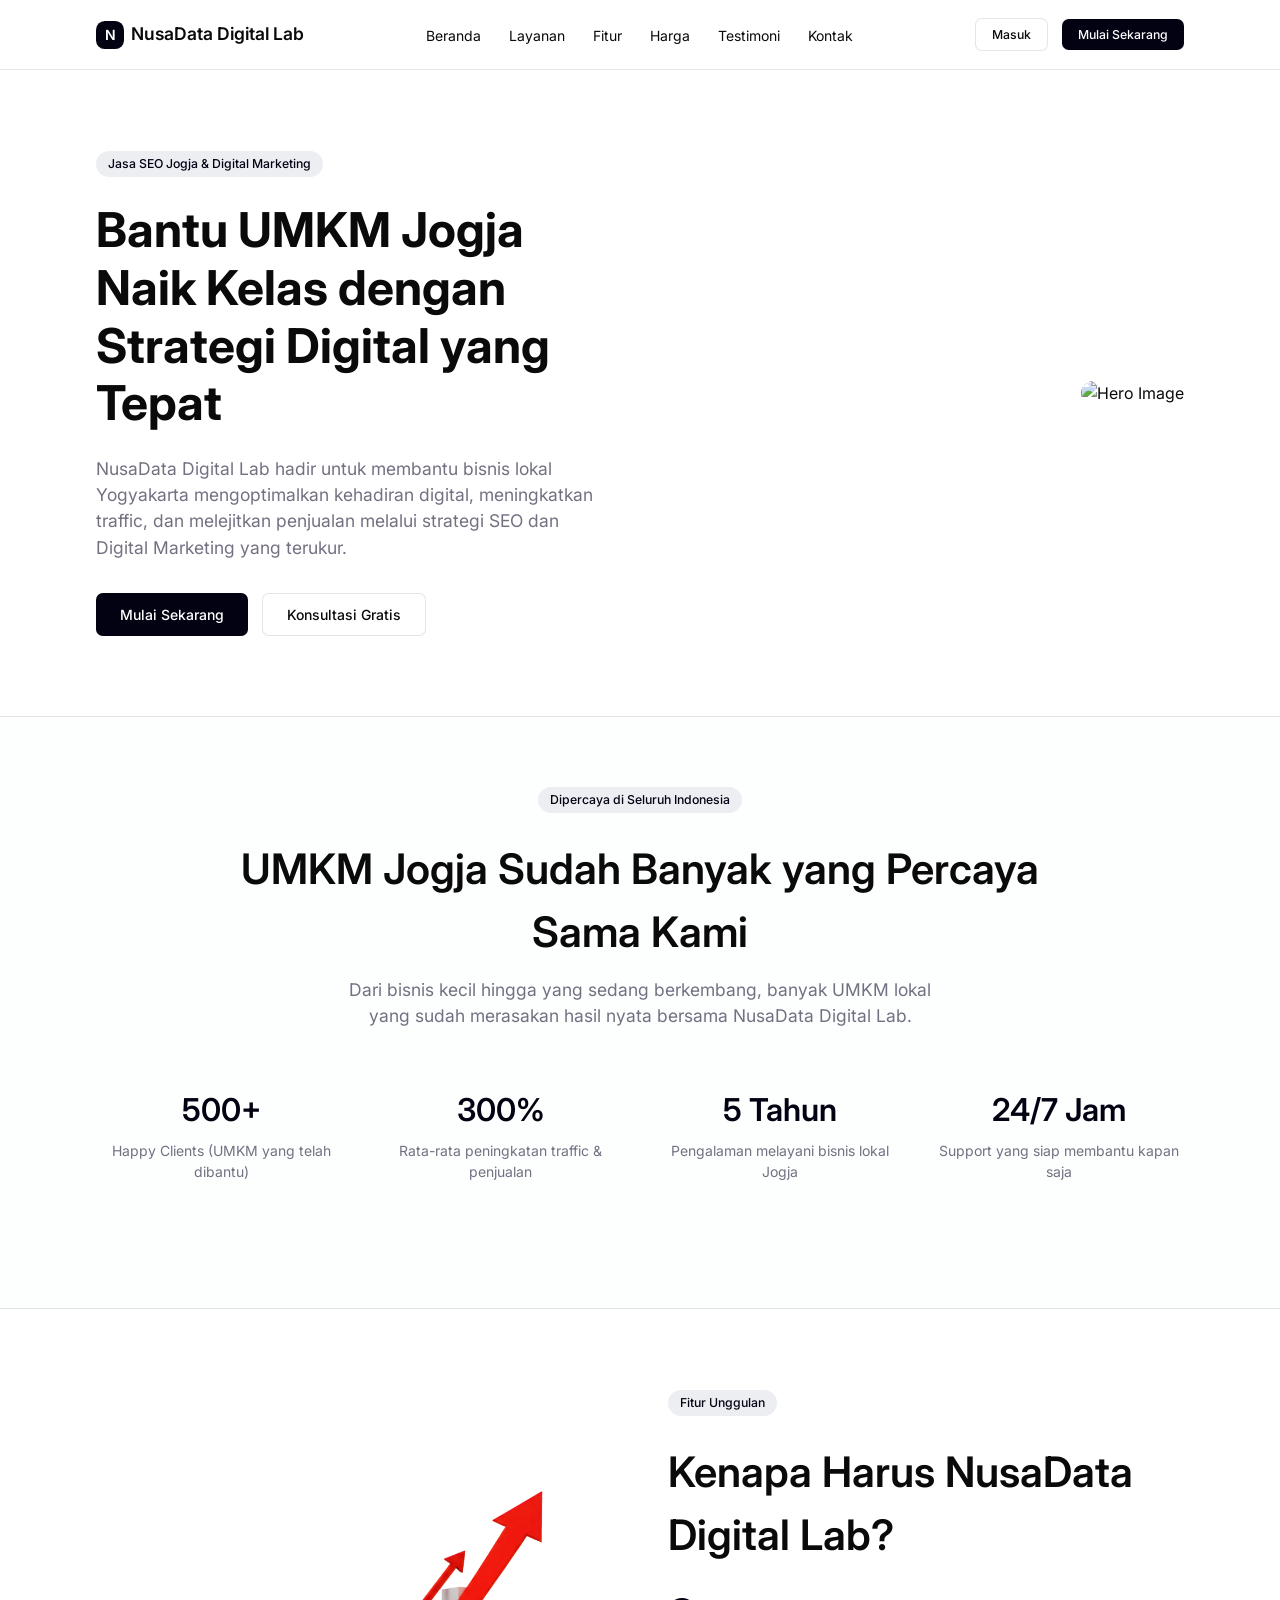
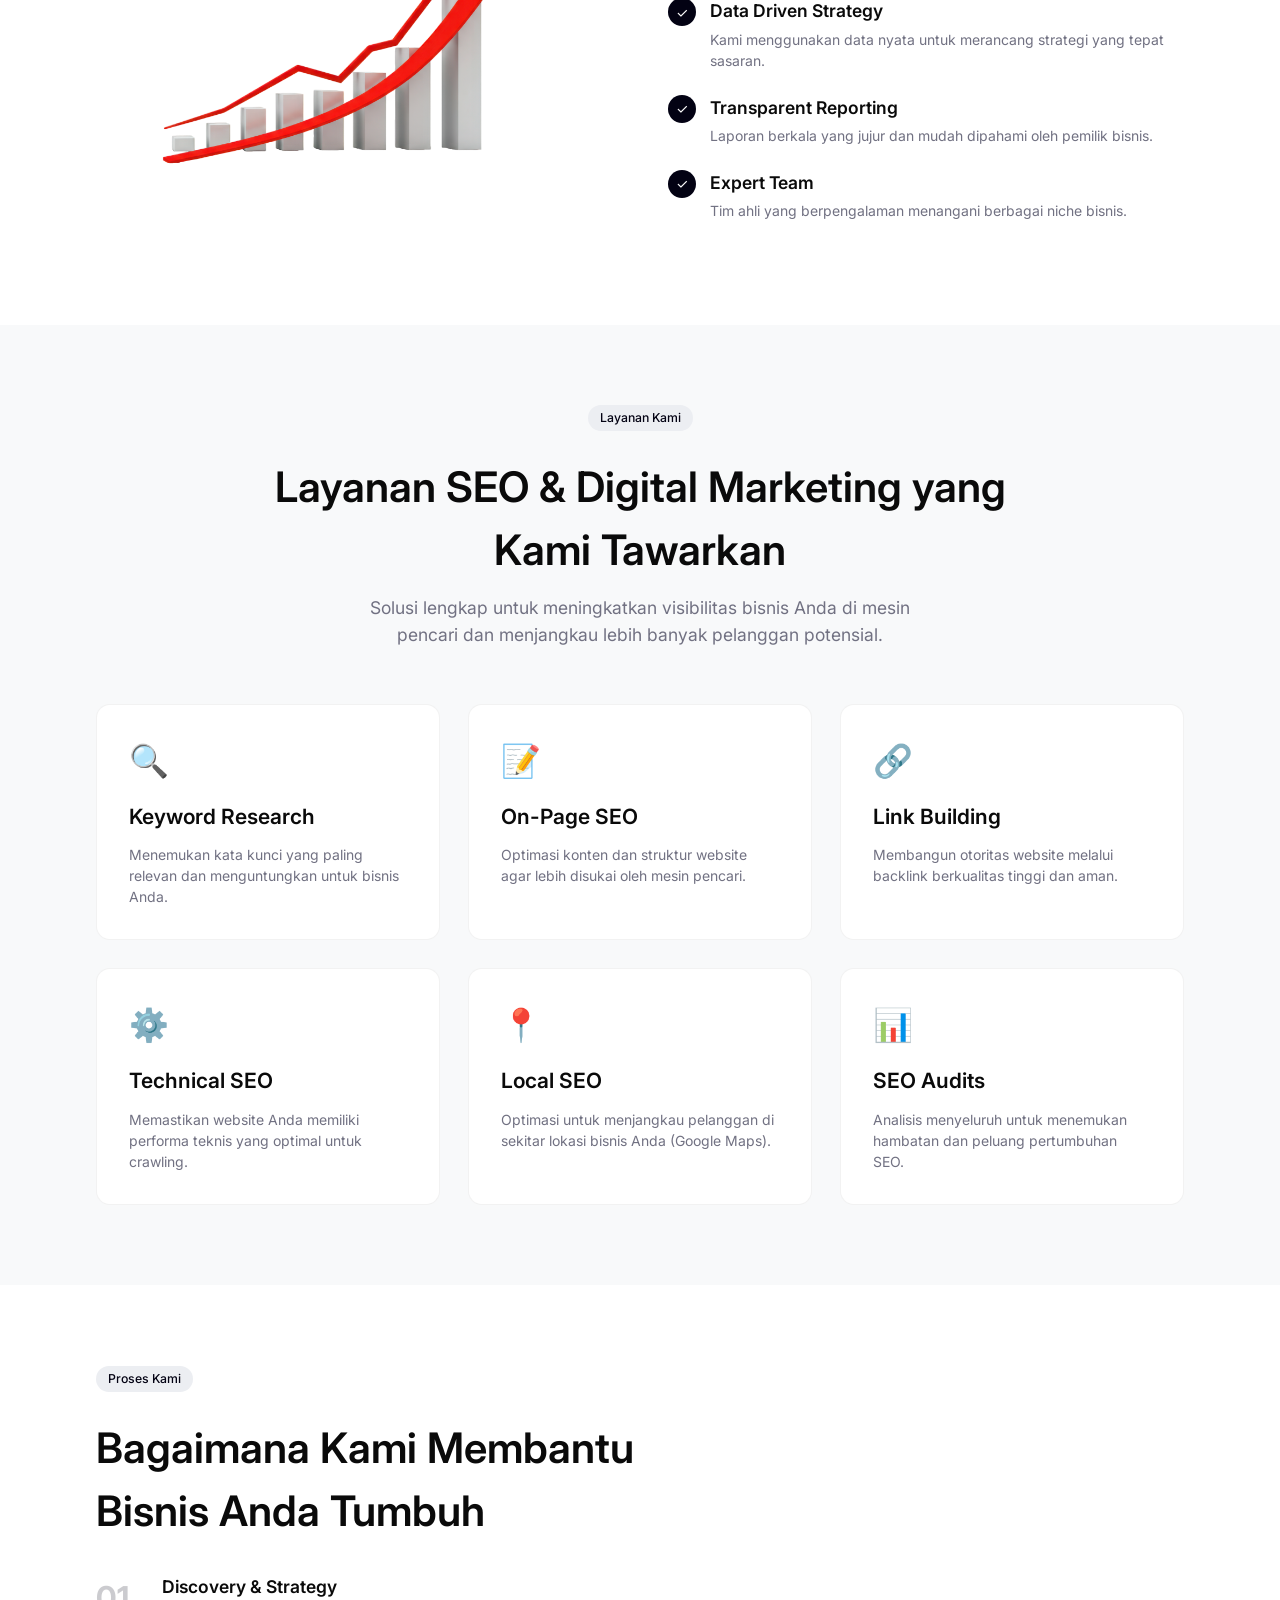
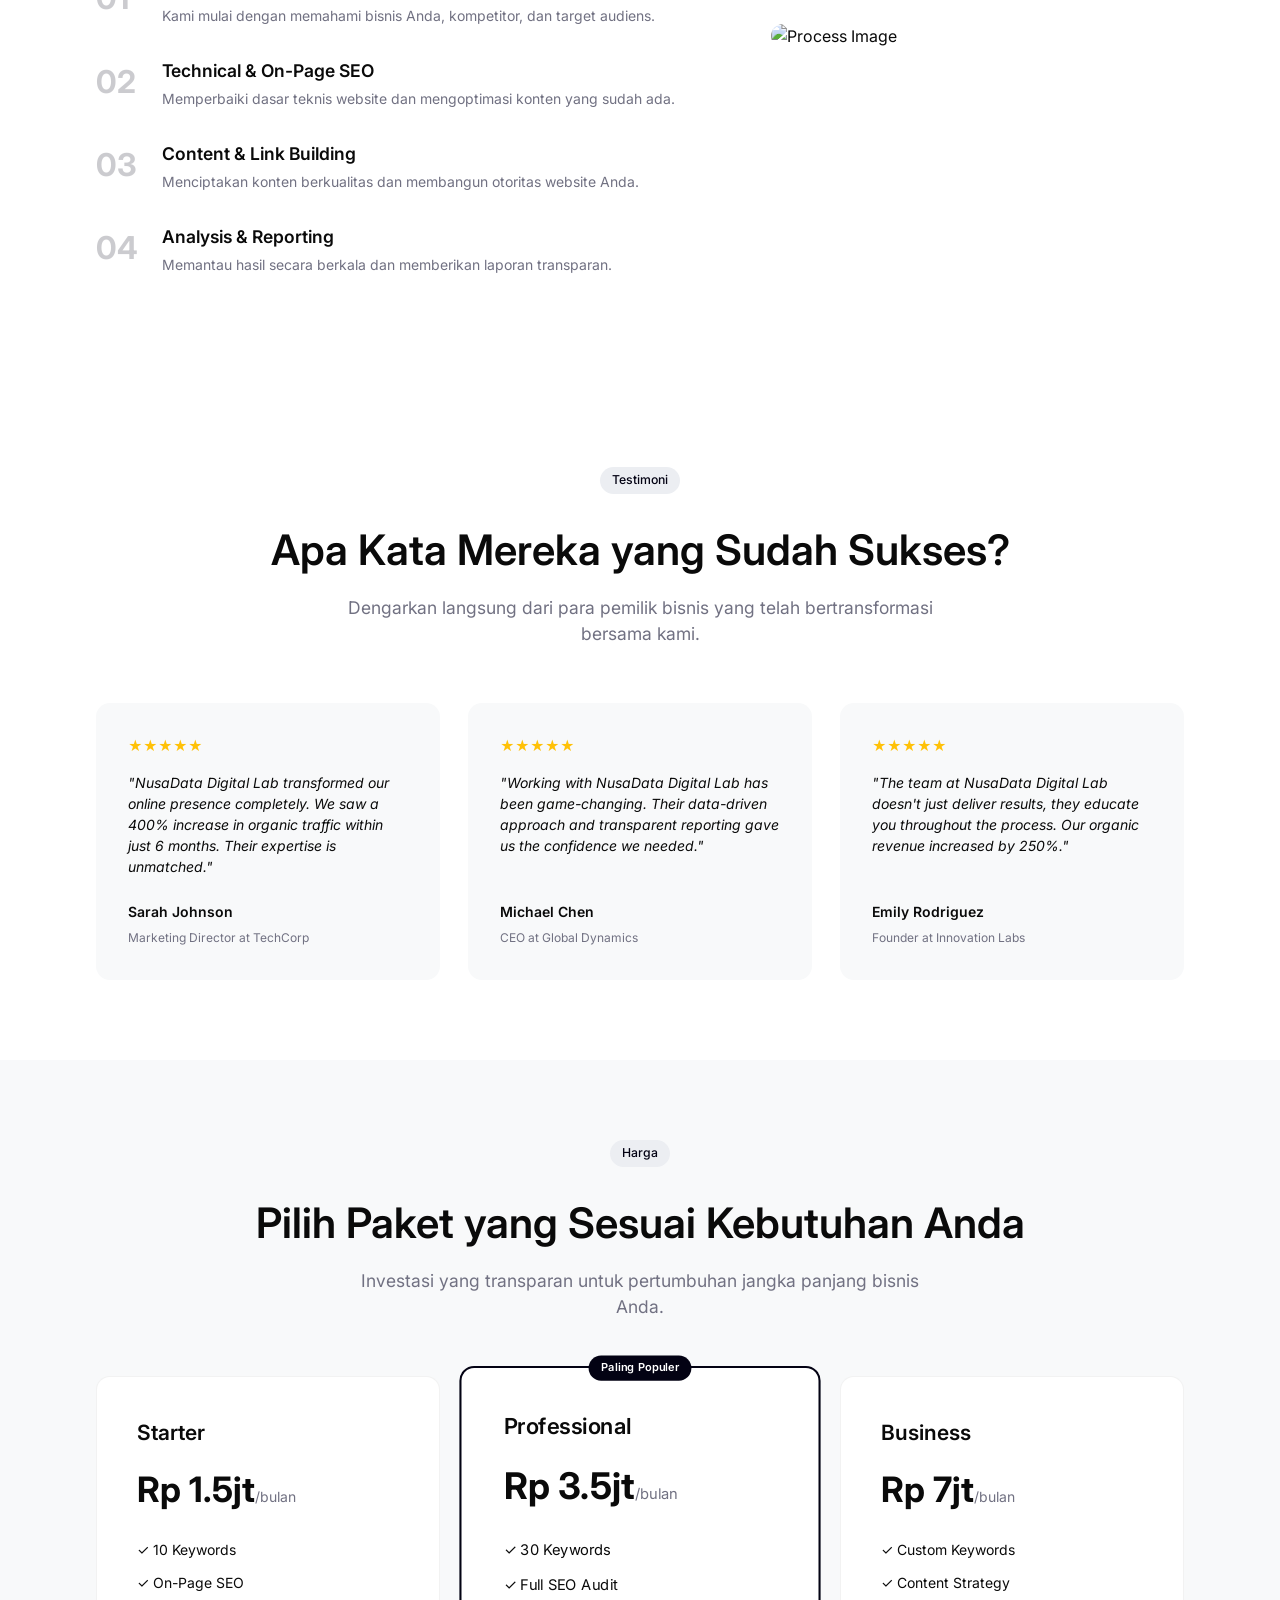
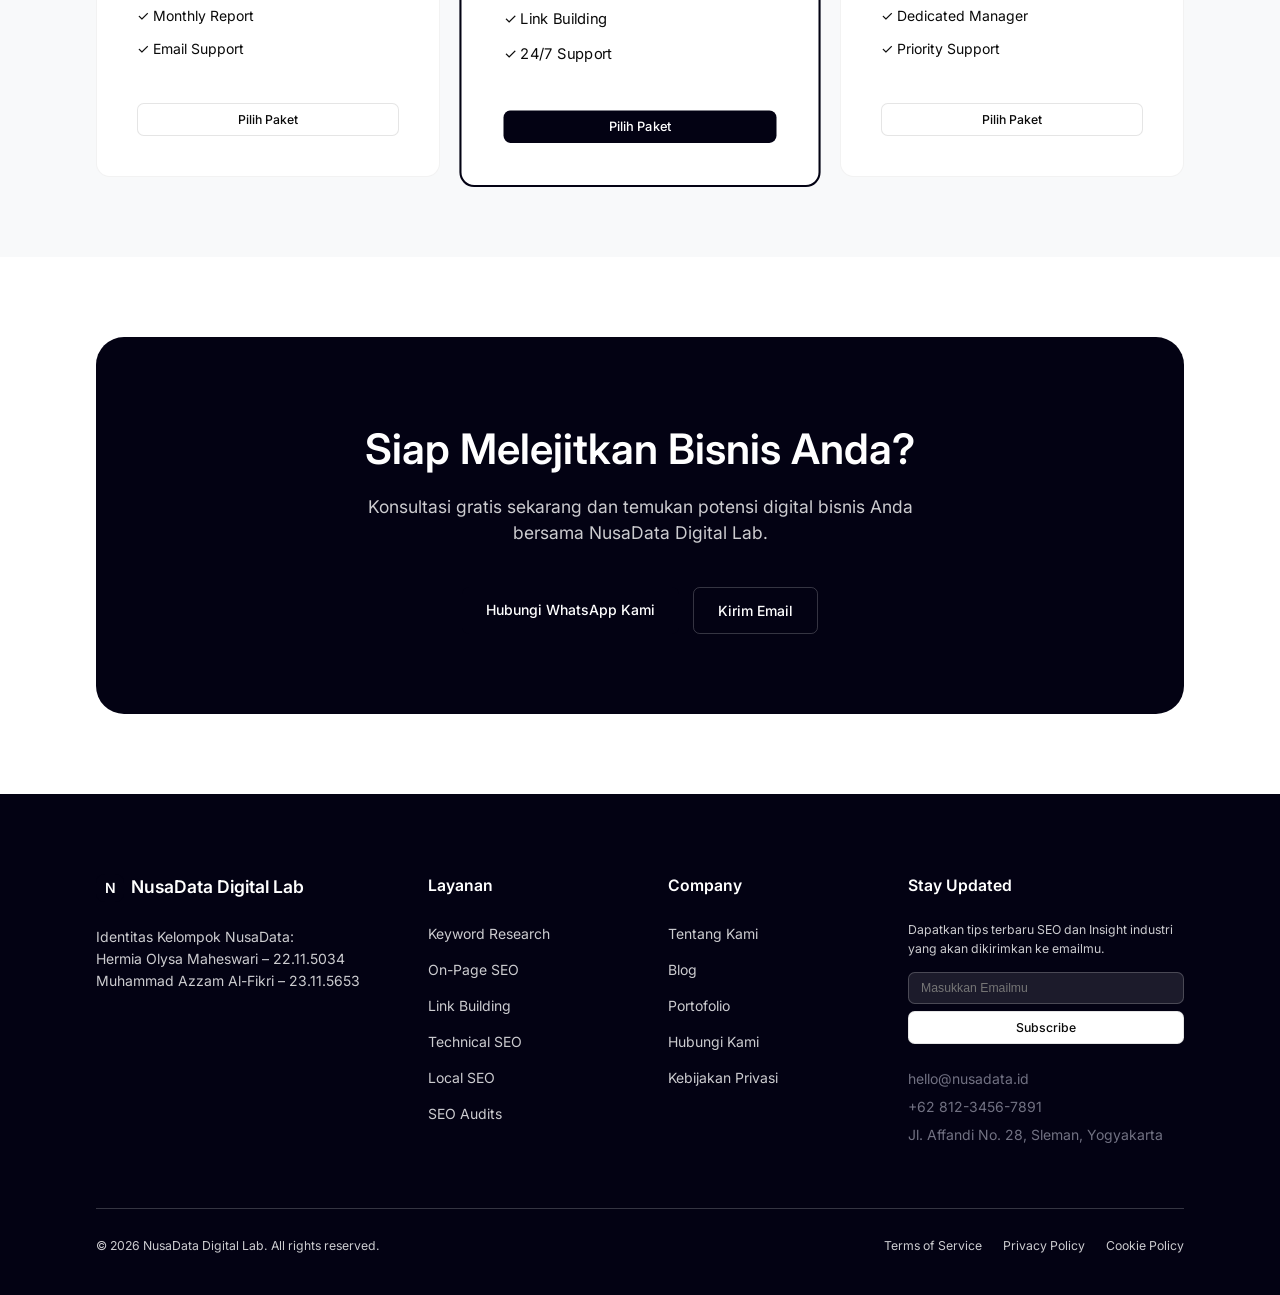
==== commit da562218: "done" ====
--- a/index.html
+++ b/index.html
@@ -1,2563 +1,380 @@
 <!DOCTYPE html>
-<!-- saved from url=(0037)https://winna-dppshrks5e.figweb.site/ -->
-<html lang="en"><head><meta http-equiv="Content-Type" content="text/html; charset=UTF-8">
-  <title>SEO Service Landing Page (Community)</title>
-  <link rel="canonical" href="https://winna-dppshrks5e.figweb.site/"><meta name="description" content="Created with figma.to.website"><meta property="og:url" content="https://winna-dppshrks5e.figweb.site/"><meta property="og:type" content="website"><meta property="og:title" content="SEO Service Landing Page (Community)"><meta property="og:description" content="Created with figma.to.website"><meta property="og:image:type" content="image/jpeg"><meta property="og:image:width" content="1200"><meta property="og:image:height" content="630"><meta property="og:image" content="https://winna-dppshrks5e.figweb.site/cdn-cgi/imagedelivery/s-dfVpmPR-aKHmwFNwAgnQ/winna-dppshrks5e.figweb.site-00dd95fde5ca77105c9069bc4770ca64d7fca03d/public"><meta name="twitter:title" content="SEO Service Landing Page (Community)"><meta name="twitter:description" content="Created with figma.to.website"><meta name="twitter:image:type" content="image/jpeg"><meta name="twitter:image:width" content="1200"><meta name="twitter:image:height" content="630"><meta name="twitter:image" content="https://winna-dppshrks5e.figweb.site/cdn-cgi/imagedelivery/s-dfVpmPR-aKHmwFNwAgnQ/winna-dppshrks5e.figweb.site-00dd95fde5ca77105c9069bc4770ca64d7fca03d/public"><meta name="twitter:card" content="summary_large_image"><link rel="alternate" type="application/rss+xml" title="winna-dppshrks5e.figweb.site feed" href="https://winna-dppshrks5e.figweb.site/feed/en.xml"><meta name="viewport" content="width=device-width">
-<link rel="preconnect" href="https://fonts.googleapis.com/">
-<link rel="preconnect" href="https://fonts.gstatic.com/" crossorigin="">
-<script></script>
-<script>window.F2W_REACTIONS=(()=>{const n=[];return{1:{type:"SCROLL_TO",destinationId:"Card_12"},2:{type:"SCROLL_TO",destinationId:"Services"},3:{type:"ALIAS",alias:"1"}}})(),window.F2W_VARIABLES={},window.F2W_COLLECTION_VARS={},window.F2W_COLLECTION_MODE_BPS={},window.F2W_COLOR_SCHEMES=void 0,window.F2W_LANGUAGES=void 0;
-</script>
-<script src="./assets/runtime.js"></script>
-<style media="all">article.prose{line-height:1.75;display:contents}article.prose a{font-weight:500;text-decoration:underline}article.prose h1{margin-block:0 1.23em;font-size:2.25em;line-height:1.11}article.prose h2{margin-block:2em 1em;font-size:1.5em;line-height:1.34}article.prose h3{margin-block:1.6em .6em;font-size:1.25em;line-height:1.6}article.prose h4{margin-top:1.5em;margin-bottom:.5em;line-height:1.5}article.prose img{width:100%;margin-block:2em}article.prose figure.cms-image,article.prose figure.cms-video{margin-block:2em}article.prose figure>*{margin-block:0}article.prose figure.cms-image img,article.prose figure.cms-video video,article.prose figure.cms-video iframe{width:100%;display:block}article.prose figure.cms-video iframe{aspect-ratio:16/9;border:0}article.prose figcaption{opacity:.7;margin-top:.857143em;font-size:.875em;line-height:1.42857}article.prose .columns{gap:1.5em;margin-block:1.25em;display:flex}article.prose .column{flex:1;min-width:0}@media (max-width:640px){article.prose .columns{flex-direction:column}}article.prose blockquote{margin-block:1.6em;padding:.75em 1.25em}article.prose ul,article.prose ol{padding-inline-start:1.5em}article.prose table{table-layout:auto;width:100%;margin:1.5em 0}article.prose thead th{vertical-align:bottom;font-weight:600}article.prose tbody td{vertical-align:baseline}article.prose tfoot td{vertical-align:top}article.prose th,article.prose td{text-align:start;padding:.75em}article.prose thead th:first-child,article.prose tbody td:first-child,article.prose tfoot td:first-child{padding-inline-start:0}article.prose thead th:last-child,article.prose tbody td:last-child,article.prose tfoot td:last-child{padding-inline-end:0}article.prose thead{box-shadow:0 1px #ffffffbf,0 1px}article.prose tbody tr{box-shadow:0 1px #ffffffd9,0 1px}article.prose hr{opacity:.3;margin:3em 0}</style>
-
-<style>@font-face{font-family:Inter;font-style:normal;font-weight:400 700;font-display:swap;src:url(https://fonts.gstatic.com/s/inter/v20/UcCo3FwrK3iLTcvvYwYL8g.woff2)format("woff2");unicode-range:U+460-52F,U+1C80-1C8A,U+20B4,U+2DE0-2DFF,U+A640-A69F,U+FE2E-FE2F}@font-face{font-family:Inter;font-style:normal;font-weight:400 700;font-display:swap;src:url(https://fonts.gstatic.com/s/inter/v20/UcCo3FwrK3iLTcvmYwYL8g.woff2)format("woff2");unicode-range:U+301,U+400-45F,U+490-491,U+4B0-4B1,U+2116}@font-face{font-family:Inter;font-style:normal;font-weight:400 700;font-display:swap;src:url(https://fonts.gstatic.com/s/inter/v20/UcCo3FwrK3iLTcvuYwYL8g.woff2)format("woff2");unicode-range:U+1F??}@font-face{font-family:Inter;font-style:normal;font-weight:400 700;font-display:swap;src:url(https://fonts.gstatic.com/s/inter/v20/UcCo3FwrK3iLTcvhYwYL8g.woff2)format("woff2");unicode-range:U+370-377,U+37A-37F,U+384-38A,U+38C,U+38E-3A1,U+3A3-3FF}@font-face{font-family:Inter;font-style:normal;font-weight:400 700;font-display:swap;src:url(https://fonts.gstatic.com/s/inter/v20/UcCo3FwrK3iLTcvtYwYL8g.woff2)format("woff2");unicode-range:U+102-103,U+110-111,U+128-129,U+168-169,U+1A0-1A1,U+1AF-1B0,U+300-301,U+303-304,U+308-309,U+323,U+329,U+1EA0-1EF9,U+20AB}@font-face{font-family:Inter;font-style:normal;font-weight:400 700;font-display:swap;src:url(https://fonts.gstatic.com/s/inter/v20/UcCo3FwrK3iLTcvsYwYL8g.woff2)format("woff2");unicode-range:U+100-2BA,U+2BD-2C5,U+2C7-2CC,U+2CE-2D7,U+2DD-2FF,U+304,U+308,U+329,U+1D00-1DBF,U+1E00-1E9F,U+1EF2-1EFF,U+2020,U+20A0-20AB,U+20AD-20C0,U+2113,U+2C60-2C7F,U+A720-A7FF}@font-face{font-family:Inter;font-style:normal;font-weight:400 700;font-display:swap;src:url(https://fonts.gstatic.com/s/inter/v20/UcCo3FwrK3iLTcviYwY.woff2)format("woff2");unicode-range:U+??,U+131,U+152-153,U+2BB-2BC,U+2C6,U+2DA,U+2DC,U+304,U+308,U+329,U+2000-206F,U+20AC,U+2122,U+2191,U+2193,U+2212,U+2215,U+FEFF,U+FFFD}</style>
-
-<style media="all">*,:before,:after{box-sizing:border-box}body{-webkit-font-smoothing:antialiased}button{-webkit-font-smoothing:inherit;-moz-osx-font-smoothing:inherit;-webkit-appearance:none}*{margin:0;padding:0}a{color:inherit;-webkit-text-decoration:inherit;text-decoration:inherit}input{font:inherit;background-color:inherit;border:none;outline:none}button{font:inherit;color:inherit;background:0 0;border-style:none;width:auto;line-height:normal;overflow:visible}textarea,select{font:inherit;background-color:inherit}img,picture,video,canvas,svg{display:block}textarea:focus-visible{outline:none}[data-visible=false]{display:none!important}.before-hidden:before,.after-hidden:after{display:none}.before-visible:before,.after-visible:after{content:""}.text{white-space:pre-wrap;overflow-wrap:break-word}[data-reaction-click]{cursor:pointer}::placeholder{color:inherit;opacity:.54}body *{scrollbar-width:none}body ::-webkit-scrollbar{display:none}[name=honey-pot-field]{display:none!important}.pointer-events-none{pointer-events:none}</style>
-
-<style>#_{background-color:#fff;min-height:100vh;display:grid}#SEO_Service_Landing_Page_Community_{background-color:#fff;border-radius:0;flex-direction:column;justify-content:flex-start;align-items:start;row-gap:0;width:100%;margin:0 auto 0 0;display:flex;position:relative}#Body{--f2w-order:0;border-radius:0;flex-direction:column;flex-shrink:0;justify-content:flex-start;align-items:start;row-gap:0;width:1536px;height:896px;display:flex;position:relative}#App{background-color:#fff;width:100%;height:auto;min-height:100vh;display:flex;flex-direction:column;position:relative;}#Main_Content{--f2w-order:0;border-radius:0;flex-direction:column;justify-content:flex-start;align-items:start;row-gap:0;width:1536px;display:flex;position:relative;top:0;left:0;height:auto;}#Services{--f2w-order:0;background-color:#fff;border-radius:0;flex-direction:column;flex-shrink:0;justify-content:flex-start;align-items:start;row-gap:0;width:100%;min-height:; height:auto;padding:70px 96px 0;display:flex;position:relative}#Container{--f2w-order:0;border-radius:0;flex-direction:column;flex-shrink:0;justify-content:flex-start;align-items:start;row-gap:56px;width:100%;height:627px;padding:0 14px;display:flex;position:relative}#Container_0{--f2w-order:0;border-radius:0;flex-shrink:0;width:100%;height:105px;position:relative}#_18_1601{text-align:center;color:#0a0a0a;--f2w-order:0;-webkit-background-clip:text;background-clip:text;width:max-content;font-family:Inter,system-ui,sans-serif;font-size:42px;font-weight:400;line-height:42px;display:inline;position:absolute;top:-2px;left:237.9px}#__0{-webkit-background-clip:text;background-clip:text}#From_keyword_research_to_technical_optimization_w{text-align:center;color:#717182;--f2w-order:1;-webkit-background-clip:text;background-clip:text;width:588px;font-family:Inter,system-ui,sans-serif;font-size:17.5px;font-weight:400;line-height:24.5px;display:inline;position:absolute;top:54px;left:364px}#__1{-webkit-background-clip:text;background-clip:text}#Container_1{--f2w-order:1;border-radius:0;flex-shrink:0;width:100%;height:466px;position:relative}#Card{--f2w-order:0;background-color:#fff;border:1px solid #0000001a;border-radius:12.8px;flex-direction:column;justify-content:flex-start;align-items:start;row-gap:21px;width:420px;height:219px;display:flex;position:absolute;top:0;left:0}#CardHeader{--f2w-order:0;border-radius:0;flex-grow:1;flex-basis:0;width:418px;height:100%;position:relative}#Services_0{grid-column-gap:0px;--f2w-order:0;background-color:#0302131a;border-radius:8.8px;flex-direction:row;justify-content:center;align-items:center;width:42px;height:42px;padding:0 10.5px;display:flex;position:absolute;top:21px;left:21px}#Icon{--f2w-order:0;flex-shrink:0;width:21px;height:21px;position:relative}#CardTitle{grid-column-gap:0px;--f2w-order:1;border-radius:0;flex-direction:row;justify-content:flex-start;align-items:start;width:376px;height:24.5px;display:flex;position:absolute;top:82.3px;left:21px}#_18_1611{text-align:left;color:#0a0a0a;--f2w-order:0;-webkit-background-clip:text;background-clip:text;flex-grow:1;flex-basis:0;width:100%;font-family:Inter,system-ui,sans-serif;font-size:17.5px;font-weight:400;line-height:24.5px;display:inline;position:relative}#__2{-webkit-background-clip:text;background-clip:text}#CardContent{--f2w-order:1;border-radius:0;flex-direction:column;flex-shrink:0;justify-content:flex-start;align-items:start;row-gap:0;width:418px;height:89.3px;padding:0 21px;display:flex;position:relative}#CardDescription{--f2w-order:0;border-radius:0;flex-shrink:0;width:100%;height:68.3px;position:relative}#Comprehensive_keyword_analysis_to_identify_high_va{text-align:left;color:#717182;--f2w-order:0;-webkit-background-clip:text;background-clip:text;width:376px;font-family:Inter,system-ui,sans-serif;font-size:14px;font-weight:400;line-height:22.8px;display:inline;position:absolute;top:-1px;left:0}#__3{-webkit-background-clip:text;background-clip:text}#Card_0{--f2w-order:1;background-color:#fff;border:1px solid #0000001a;border-radius:12.8px;flex-direction:column;justify-content:flex-start;align-items:start;row-gap:21px;width:420px;height:219px;display:flex;position:absolute;top:0;left:448px}#CardHeader_0{--f2w-order:0;border-radius:0;flex-grow:1;flex-basis:0;width:418px;height:100%;position:relative}#Services_1{grid-column-gap:0px;--f2w-order:0;background-color:#0302131a;border-radius:8.8px;flex-direction:row;justify-content:center;align-items:center;width:42px;height:42px;padding:0 10.5px;display:flex;position:absolute;top:21px;left:21px}#Icon_0{--f2w-order:0;flex-shrink:0;width:21px;height:21px;position:relative}#CardTitle_0{grid-column-gap:0px;--f2w-order:1;border-radius:0;flex-direction:row;justify-content:flex-start;align-items:start;width:376px;height:24.5px;display:flex;position:absolute;top:82.3px;left:21px}#_18_1625{text-align:left;color:#0a0a0a;--f2w-order:0;-webkit-background-clip:text;background-clip:text;flex-grow:1;flex-basis:0;width:100%;font-family:Inter,system-ui,sans-serif;font-size:17.5px;font-weight:400;line-height:24.5px;display:inline;position:relative}#__4{-webkit-background-clip:text;background-clip:text}#CardContent_0{--f2w-order:1;border-radius:0;flex-direction:column;flex-shrink:0;justify-content:flex-start;align-items:start;row-gap:0;width:418px;height:89.3px;padding:0 21px;display:flex;position:relative}#CardDescription_0{--f2w-order:0;border-radius:0;flex-shrink:0;width:100%;height:68.3px;position:relative}#Complete_optimization_of_your_website_s_content_m{text-align:left;color:#717182;--f2w-order:0;-webkit-background-clip:text;background-clip:text;width:376px;font-family:Inter,system-ui,sans-serif;font-size:14px;font-weight:400;line-height:22.8px;display:inline;position:absolute;top:-1px;left:0}#__5{-webkit-background-clip:text;background-clip:text}#Card_1{--f2w-order:2;background-color:#fff;border:1px solid #0000001a;border-radius:12.8px;flex-direction:column;justify-content:flex-start;align-items:start;row-gap:21px;width:420px;height:219px;display:flex;position:absolute;top:0;left:896px}#CardHeader_1{--f2w-order:0;border-radius:0;flex-grow:1;flex-basis:0;width:418px;height:100%;position:relative}#Services_2{grid-column-gap:0px;--f2w-order:0;background-color:#0302131a;border-radius:8.8px;flex-direction:row;justify-content:center;align-items:center;width:42px;height:42px;padding:0 10.5px;display:flex;position:absolute;top:21px;left:21px}#Icon_1{--f2w-order:0;flex-shrink:0;width:21px;height:21px;position:relative}#CardTitle_1{grid-column-gap:0px;--f2w-order:1;border-radius:0;flex-direction:row;justify-content:flex-start;align-items:start;width:376px;height:24.5px;display:flex;position:absolute;top:82.3px;left:21px}#_18_1636{text-align:left;color:#0a0a0a;--f2w-order:0;-webkit-background-clip:text;background-clip:text;flex-grow:1;flex-basis:0;width:100%;font-family:Inter,system-ui,sans-serif;font-size:17.5px;font-weight:400;line-height:24.5px;display:inline;position:relative}#__6{-webkit-background-clip:text;background-clip:text}#CardContent_1{--f2w-order:1;border-radius:0;flex-direction:column;flex-shrink:0;justify-content:flex-start;align-items:start;row-gap:0;width:418px;height:89.3px;padding:0 21px;display:flex;position:relative}#CardDescription_1{--f2w-order:0;border-radius:0;flex-shrink:0;width:100%;height:68.3px;position:relative}#Strategic_link_building_campaigns_to_increase_your{text-align:left;color:#717182;--f2w-order:0;-webkit-background-clip:text;background-clip:text;width:376px;font-family:Inter,system-ui,sans-serif;font-size:14px;font-weight:400;line-height:22.8px;display:inline;position:absolute;top:-1px;left:0}#__7{-webkit-background-clip:text;background-clip:text}#Card_2{--f2w-order:3;background-color:#fff;border:1px solid #0000001a;border-radius:12.8px;flex-direction:column;justify-content:flex-start;align-items:start;row-gap:21px;width:420px;height:219px;display:flex;position:absolute;top:247px;left:0}#CardHeader_2{--f2w-order:0;border-radius:0;flex-shrink:0;width:418px;height:106.8px;position:relative}#Services_3{grid-column-gap:0px;--f2w-order:0;background-color:#0302131a;border-radius:8.8px;flex-direction:row;justify-content:center;align-items:center;width:42px;height:42px;padding:0 10.5px;display:flex;position:absolute;top:21px;left:21px}#Icon_2{--f2w-order:0;flex-shrink:0;width:21px;height:21px;position:relative}#CardTitle_2{grid-column-gap:0px;--f2w-order:1;border-radius:0;flex-direction:row;justify-content:flex-start;align-items:start;width:376px;height:24.5px;display:flex;position:absolute;top:82.3px;left:21px}#_18_1649{text-align:left;color:#0a0a0a;--f2w-order:0;-webkit-background-clip:text;background-clip:text;flex-grow:1;flex-basis:0;width:100%;font-family:Inter,system-ui,sans-serif;font-size:17.5px;font-weight:400;line-height:24.5px;display:inline;position:relative}#__8{-webkit-background-clip:text;background-clip:text}#CardContent_2{--f2w-order:1;border-radius:0;flex-direction:column;flex-shrink:0;justify-content:flex-start;align-items:start;row-gap:0;width:418px;height:66.5px;padding:0 21px;display:flex;position:relative}#CardDescription_2{--f2w-order:0;border-radius:0;flex-shrink:0;width:100%;height:45.5px;position:relative}#Detailed_performance_tracking_and_monthly_reports_{text-align:left;color:#717182;--f2w-order:0;-webkit-background-clip:text;background-clip:text;width:376px;font-family:Inter,system-ui,sans-serif;font-size:14px;font-weight:400;line-height:22.8px;display:inline;position:absolute;top:-1px;left:0}#__9{-webkit-background-clip:text;background-clip:text}#Card_3{--f2w-order:4;background-color:#fff;border:1px solid #0000001a;border-radius:12.8px;flex-direction:column;justify-content:flex-start;align-items:start;row-gap:21px;width:420px;height:219px;display:flex;position:absolute;top:247px;left:448px}#CardHeader_3{--f2w-order:0;border-radius:0;flex-grow:1;flex-basis:0;width:418px;height:100%;position:relative}#Services_4{grid-column-gap:0px;--f2w-order:0;background-color:#0302131a;border-radius:8.8px;flex-direction:row;justify-content:center;align-items:center;width:42px;height:42px;padding:0 10.5px;display:flex;position:absolute;top:21px;left:21px}#Icon_3{--f2w-order:0;flex-shrink:0;width:21px;height:21px;position:relative}#CardTitle_3{grid-column-gap:0px;--f2w-order:1;border-radius:0;flex-direction:row;justify-content:flex-start;align-items:start;width:376px;height:24.5px;display:flex;position:absolute;top:82.3px;left:21px}#_18_1661{text-align:left;color:#0a0a0a;--f2w-order:0;-webkit-background-clip:text;background-clip:text;flex-grow:1;flex-basis:0;width:100%;font-family:Inter,system-ui,sans-serif;font-size:17.5px;font-weight:400;line-height:24.5px;display:inline;position:relative}#__10{-webkit-background-clip:text;background-clip:text}#CardContent_3{--f2w-order:1;border-radius:0;flex-direction:column;flex-shrink:0;justify-content:flex-start;align-items:start;row-gap:0;width:418px;height:89.3px;padding:0 21px;display:flex;position:relative}#CardDescription_3{--f2w-order:0;border-radius:0;flex-shrink:0;width:100%;height:68.3px;position:relative}#Optimize_your_local_presence_with_Google_My_Busine{text-align:left;color:#717182;--f2w-order:0;-webkit-background-clip:text;background-clip:text;width:376px;font-family:Inter,system-ui,sans-serif;font-size:14px;font-weight:400;line-height:22.8px;display:inline;position:absolute;top:-1px;left:0}#__11{-webkit-background-clip:text;background-clip:text}#Card_4{--f2w-order:5;background-color:#fff;border:1px solid #0000001a;border-radius:12.8px;flex-direction:column;justify-content:flex-start;align-items:start;row-gap:21px;width:420px;height:219px;display:flex;position:absolute;top:247px;left:896px}#CardHeader_4{--f2w-order:0;border-radius:0;flex-grow:1;flex-basis:0;width:418px;height:100%;position:relative}#Services_5{grid-column-gap:0px;--f2w-order:0;background-color:#0302131a;border-radius:8.8px;flex-direction:row;justify-content:center;align-items:center;width:42px;height:42px;padding:0 10.5px;display:flex;position:absolute;top:21px;left:21px}#Icon_4{--f2w-order:0;flex-shrink:0;width:21px;height:21px;position:relative}#CardTitle_4{grid-column-gap:0px;--f2w-order:1;border-radius:0;flex-direction:row;justify-content:flex-start;align-items:start;width:376px;height:24.5px;display:flex;position:absolute;top:82.3px;left:21px}#_18_1673{text-align:left;color:#0a0a0a;--f2w-order:0;-webkit-background-clip:text;background-clip:text;flex-grow:1;flex-basis:0;width:100%;font-family:Inter,system-ui,sans-serif;font-size:17.5px;font-weight:400;line-height:24.5px;display:inline;position:relative}#__12{-webkit-background-clip:text;background-clip:text}#CardContent_4{--f2w-order:1;border-radius:0;flex-direction:column;flex-shrink:0;justify-content:flex-start;align-items:start;row-gap:0;width:418px;height:89.3px;padding:0 21px;display:flex;position:relative}#CardDescription_4{--f2w-order:0;border-radius:0;flex-shrink:0;width:100%;height:68.3px;position:relative}#Comprehensive_website_audits_identifying_technical{text-align:left;color:#717182;--f2w-order:0;-webkit-background-clip:text;background-clip:text;width:376px;font-family:Inter,system-ui,sans-serif;font-size:14px;font-weight:400;line-height:22.8px;display:inline;position:absolute;top:-1px;left:0}#__13{-webkit-background-clip:text;background-clip:text}#Process{--f2w-order:1;background-color:#eceef233;border-radius:0;flex-direction:column;flex-shrink:0;justify-content:flex-start;align-items:start;row-gap:0;width:100%;min-height:; height:auto;padding:70px 96px 0;display:flex;position:relative}#Container_2{--f2w-order:0;border-radius:0;flex-direction:column;flex-shrink:0;justify-content:flex-start;align-items:start;row-gap:56px;width:100%;height:1511.3px;padding:0 14px;display:flex;position:relative}#Container_3{--f2w-order:0;border-radius:0;flex-shrink:0;width:100%;height:140.8px;position:relative}#Badge{grid-column-gap:3.5px;--f2w-order:0;border:1px solid #0000001a;border-radius:6.8px;flex-direction:row;justify-content:center;align-items:center;width:72.6px;height:19.5px;padding:.8px 6px;display:flex;position:absolute;top:2.3px;left:621.7px;overflow:hidden}#_18_1681{text-align:center;color:#0a0a0a;--f2w-order:0;-webkit-background-clip:text;background-clip:text;flex-shrink:0;width:max-content;font-family:Inter,system-ui,sans-serif;font-size:10.5px;font-weight:500;line-height:14px;display:inline;position:relative}#__14{-webkit-background-clip:text;background-clip:text}#Heading_2{--f2w-order:1;border-radius:0;width:1316px;height:42px;position:absolute;top:35.8px;left:0}#_18_1683{text-align:center;color:#0a0a0a;--f2w-order:0;-webkit-background-clip:text;background-clip:text;width:max-content;font-family:Inter,system-ui,sans-serif;font-size:39px;font-weight:400;line-height:42px;display:inline;position:absolute;top:-2px;left:255.9px}#__15{-webkit-background-clip:text;background-clip:text}#Paragraph{--f2w-order:2;border-radius:0;width:588px;height:49px;position:absolute;top:91.8px;left:364px}#Our_proven_methodology_combines_cutting_edge_SEO_t{text-align:center;color:#717182;--f2w-order:0;-webkit-background-clip:text;background-clip:text;width:588px;font-family:Inter,system-ui,sans-serif;font-size:17.5px;font-weight:400;line-height:24.5px;display:inline;position:absolute;top:-2px;left:0}#__16{-webkit-background-clip:text;background-clip:text}#Container_4{--f2w-order:1;border-radius:0;flex-shrink:0;width:100%;height:1169px;position:relative}#Container_5{--f2w-order:0;border-radius:0;flex-direction:column;justify-content:flex-start;align-items:start;row-gap:28px;width:630px;display:flex;position:absolute;top:0;left:0}#Container_6{--f2w-order:0;border-radius:0;flex-shrink:0;width:100%;height:171.5px;position:relative}#Container_7{grid-column-gap:14px;--f2w-order:0;border-radius:0;flex-direction:row;justify-content:flex-start;align-items:start;width:630px;height:171.5px;display:flex;position:absolute;top:0;left:0}#Container_8{grid-column-gap:0px;--f2w-order:0;background-color:#030213;border-radius:8.8px;flex-direction:row;flex-shrink:0;justify-content:center;align-items:center;width:42px;height:42px;padding:0 10.5px;display:flex;position:relative}#Icon_5{--f2w-order:0;flex-shrink:0;width:21px;height:21px;position:relative}#Container_9{--f2w-order:1;border-radius:0;flex-direction:column;flex-grow:1;flex-basis:0;justify-content:flex-start;align-items:start;row-gap:10.5px;width:100%;height:171.5px;display:flex;position:relative}#Container_10{grid-column-gap:10.5px;--f2w-order:0;border-radius:0;flex-direction:row;flex-shrink:0;justify-content:flex-start;align-items:center;width:100%;height:24.5px;display:flex;position:relative}#Text{grid-column-gap:0px;--f2w-order:0;background-color:#0302131a;border-radius:3.5px;flex-direction:row;flex-shrink:0;justify-content:flex-start;align-items:start;width:25.7px;height:24.5px;padding:3.5px 0 0 7px;display:flex;position:relative}#_18_1699{text-align:left;color:#030213;--f2w-order:0;-webkit-background-clip:text;background-clip:text;flex-shrink:0;width:max-content;font-family:Inter,system-ui,sans-serif;font-size:12.3px;font-weight:600;line-height:17.5px;display:inline;position:relative}#__17{-webkit-background-clip:text;background-clip:text}#Heading_3{grid-column-gap:0px;--f2w-order:1;border-radius:0;flex-direction:row;flex-shrink:0;justify-content:flex-start;align-items:start;width:143px;height:24.5px;display:flex;position:relative}#_18_1701{text-align:left;color:#0a0a0a;--f2w-order:0;-webkit-background-clip:text;background-clip:text;flex-shrink:0;width:max-content;font-family:Inter,system-ui,sans-serif;font-size:17.5px;font-weight:600;line-height:24.5px;display:inline;position:relative}#__18{-webkit-background-clip:text;background-clip:text}#Paragraph_0{--f2w-order:1;border-radius:0;flex-shrink:0;width:100%;height:45.5px;position:relative}#We_start_with_a_comprehensive_website_audit_and_co{text-align:left;color:#717182;--f2w-order:0;-webkit-background-clip:text;background-clip:text;width:574px;font-family:Inter,system-ui,sans-serif;font-size:14px;font-weight:400;line-height:22.8px;display:inline;position:absolute;top:-1px;left:0}#__19{-webkit-background-clip:text;background-clip:text}#List{--f2w-order:2;border-radius:0;flex-direction:column;flex-shrink:0;justify-content:flex-start;align-items:start;row-gap:3.5px;width:100%;height:80.5px;display:flex;position:relative}#List_Item{grid-column-gap:7px;--f2w-order:0;border-radius:0;flex-direction:row;flex-shrink:0;justify-content:flex-start;align-items:center;width:100%;height:17.5px;display:flex;position:relative}#Icon_6{--f2w-order:0;flex-shrink:0;width:11px;height:11px;position:relative}#Text_0{grid-column-gap:0px;--f2w-order:1;border-radius:0;flex-direction:row;flex-shrink:0;justify-content:flex-start;align-items:start;width:105.1px;height:17.5px;display:flex;position:relative}#_18_1710{text-align:left;color:#717182;--f2w-order:0;-webkit-background-clip:text;background-clip:text;flex-shrink:0;width:max-content;font-family:Inter,system-ui,sans-serif;font-size:12.3px;font-weight:400;line-height:17.5px;display:inline;position:relative}#__20{-webkit-background-clip:text;background-clip:text}#List_Item_0{grid-column-gap:7px;--f2w-order:1;border-radius:0;flex-direction:row;flex-shrink:0;justify-content:flex-start;align-items:center;width:100%;height:17.5px;display:flex;position:relative}#Icon_7{--f2w-order:0;flex-shrink:0;width:11px;height:11px;position:relative}#Text_1{grid-column-gap:0px;--f2w-order:1;border-radius:0;flex-direction:row;flex-shrink:0;justify-content:flex-start;align-items:start;width:110.3px;height:17.5px;display:flex;position:relative}#_18_1716{text-align:left;color:#717182;--f2w-order:0;-webkit-background-clip:text;background-clip:text;flex-shrink:0;width:max-content;font-family:Inter,system-ui,sans-serif;font-size:12.3px;font-weight:400;line-height:17.5px;display:inline;position:relative}#__21{-webkit-background-clip:text;background-clip:text}#List_Item_1{grid-column-gap:7px;--f2w-order:2;border-radius:0;flex-direction:row;flex-shrink:0;justify-content:flex-start;align-items:center;width:100%;height:17.5px;display:flex;position:relative}#Icon_8{--f2w-order:0;flex-shrink:0;width:11px;height:11px;position:relative}#Text_2{grid-column-gap:0px;--f2w-order:1;border-radius:0;flex-direction:row;flex-shrink:0;justify-content:flex-start;align-items:start;width:129.5px;height:17.5px;display:flex;position:relative}#_18_1722{text-align:left;color:#717182;--f2w-order:0;-webkit-background-clip:text;background-clip:text;flex-shrink:0;width:max-content;font-family:Inter,system-ui,sans-serif;font-size:12.3px;font-weight:400;line-height:17.5px;display:inline;position:relative}#__22{-webkit-background-clip:text;background-clip:text}#List_Item_2{grid-column-gap:7px;--f2w-order:3;border-radius:0;flex-direction:row;flex-shrink:0;justify-content:flex-start;align-items:center;width:100%;height:17.5px;display:flex;position:relative}#Icon_9{--f2w-order:0;flex-shrink:0;width:11px;height:11px;position:relative}#Text_3{grid-column-gap:0px;--f2w-order:1;border-radius:0;flex-direction:row;flex-shrink:0;justify-content:flex-start;align-items:start;width:107.6px;height:17.5px;display:flex;position:relative}#_18_1728{text-align:left;color:#717182;--f2w-order:0;-webkit-background-clip:text;background-clip:text;flex-shrink:0;width:max-content;font-family:Inter,system-ui,sans-serif;font-size:12.3px;font-weight:400;line-height:17.5px;display:inline;position:relative}#__23{-webkit-background-clip:text;background-clip:text}#Container_11{--f2w-order:1;background-color:#0000001a;border-radius:0;width:1px;height:28px;position:absolute;top:56px;left:21px}#Container_12{--f2w-order:1;border-radius:0;flex-shrink:0;width:100%;height:171.5px;position:relative}#Container_13{grid-column-gap:14px;--f2w-order:0;border-radius:0;flex-direction:row;justify-content:flex-start;align-items:start;width:630px;height:171.5px;display:flex;position:absolute;top:0;left:0}#Container_14{grid-column-gap:0px;--f2w-order:0;background-color:#030213;border-radius:8.8px;flex-direction:row;flex-shrink:0;justify-content:center;align-items:center;width:42px;height:42px;padding:0 10.5px;display:flex;position:relative}#Icon_10{--f2w-order:0;flex-shrink:0;width:21px;height:21px;position:relative}#Container_15{--f2w-order:1;border-radius:0;flex-direction:column;flex-grow:1;flex-basis:0;justify-content:flex-start;align-items:start;row-gap:10.5px;width:100%;height:171.5px;display:flex;position:relative}#Container_16{grid-column-gap:10.5px;--f2w-order:0;border-radius:0;flex-direction:row;flex-shrink:0;justify-content:flex-start;align-items:center;width:100%;height:24.5px;display:flex;position:relative}#Text_4{grid-column-gap:0px;--f2w-order:0;background-color:#0302131a;border-radius:3.5px;flex-direction:row;flex-shrink:0;justify-content:flex-start;align-items:start;width:27.6px;height:24.5px;padding:3.5px 0 0 7px;display:flex;position:relative}#_18_1739{text-align:left;color:#030213;--f2w-order:0;-webkit-background-clip:text;background-clip:text;flex-shrink:0;width:max-content;font-family:Inter,system-ui,sans-serif;font-size:12.3px;font-weight:600;line-height:17.5px;display:inline;position:relative}#__24{-webkit-background-clip:text;background-clip:text}#Heading_3_0{grid-column-gap:0px;--f2w-order:1;border-radius:0;flex-direction:row;flex-shrink:0;justify-content:flex-start;align-items:start;width:139.9px;height:24.5px;display:flex;position:relative}#_18_1741{text-align:left;color:#0a0a0a;--f2w-order:0;-webkit-background-clip:text;background-clip:text;flex-shrink:0;width:max-content;font-family:Inter,system-ui,sans-serif;font-size:17.5px;font-weight:600;line-height:24.5px;display:inline;position:relative}#__25{-webkit-background-clip:text;background-clip:text}#Paragraph_1{--f2w-order:1;border-radius:0;flex-shrink:0;width:100%;height:45.5px;position:relative}#Our_team_identifies_high_value_keywords_and_create{text-align:left;color:#717182;--f2w-order:0;-webkit-background-clip:text;background-clip:text;width:574px;font-family:Inter,system-ui,sans-serif;font-size:14px;font-weight:400;line-height:22.8px;display:inline;position:absolute;top:-1px;left:0}#__26{-webkit-background-clip:text;background-clip:text}#List_0{--f2w-order:2;border-radius:0;flex-direction:column;flex-shrink:0;justify-content:flex-start;align-items:start;row-gap:3.5px;width:100%;height:80.5px;display:flex;position:relative}#List_Item_3{grid-column-gap:7px;--f2w-order:0;border-radius:0;flex-direction:row;flex-shrink:0;justify-content:flex-start;align-items:center;width:100%;height:17.5px;display:flex;position:relative}#Icon_11{--f2w-order:0;flex-shrink:0;width:11px;height:11px;position:relative}#Text_5{grid-column-gap:0px;--f2w-order:1;border-radius:0;flex-direction:row;flex-shrink:0;justify-content:flex-start;align-items:start;width:160.3px;height:17.5px;display:flex;position:relative}#_18_1750{text-align:left;color:#717182;--f2w-order:0;-webkit-background-clip:text;background-clip:text;flex-shrink:0;width:max-content;font-family:Inter,system-ui,sans-serif;font-size:12.3px;font-weight:400;line-height:17.5px;display:inline;position:relative}#__27{-webkit-background-clip:text;background-clip:text}#List_Item_4{grid-column-gap:7px;--f2w-order:1;border-radius:0;flex-direction:row;flex-shrink:0;justify-content:flex-start;align-items:center;width:100%;height:17.5px;display:flex;position:relative}#Icon_12{--f2w-order:0;flex-shrink:0;width:11px;height:11px;position:relative}#Text_6{grid-column-gap:0px;--f2w-order:1;border-radius:0;flex-direction:row;flex-shrink:0;justify-content:flex-start;align-items:start;width:115.9px;height:17.5px;display:flex;position:relative}#_18_1756{text-align:left;color:#717182;--f2w-order:0;-webkit-background-clip:text;background-clip:text;flex-shrink:0;width:max-content;font-family:Inter,system-ui,sans-serif;font-size:12.3px;font-weight:400;line-height:17.5px;display:inline;position:relative}#__28{-webkit-background-clip:text;background-clip:text}#List_Item_5{grid-column-gap:7px;--f2w-order:2;border-radius:0;flex-direction:row;flex-shrink:0;justify-content:flex-start;align-items:center;width:100%;height:17.5px;display:flex;position:relative}#Icon_13{--f2w-order:0;flex-shrink:0;width:11px;height:11px;position:relative}#Text_7{grid-column-gap:0px;--f2w-order:1;border-radius:0;flex-direction:row;flex-shrink:0;justify-content:flex-start;align-items:start;width:141.3px;height:17.5px;display:flex;position:relative}#_18_1762{text-align:left;color:#717182;--f2w-order:0;-webkit-background-clip:text;background-clip:text;flex-shrink:0;width:max-content;font-family:Inter,system-ui,sans-serif;font-size:12.3px;font-weight:400;line-height:17.5px;display:inline;position:relative}#__29{-webkit-background-clip:text;background-clip:text}#List_Item_6{grid-column-gap:7px;--f2w-order:3;border-radius:0;flex-direction:row;flex-shrink:0;justify-content:flex-start;align-items:center;width:100%;height:17.5px;display:flex;position:relative}#Icon_14{--f2w-order:0;flex-shrink:0;width:11px;height:11px;position:relative}#Text_8{grid-column-gap:0px;--f2w-order:1;border-radius:0;flex-direction:row;flex-shrink:0;justify-content:flex-start;align-items:start;width:139.1px;height:17.5px;display:flex;position:relative}#_18_1768{text-align:left;color:#717182;--f2w-order:0;-webkit-background-clip:text;background-clip:text;flex-shrink:0;width:max-content;font-family:Inter,system-ui,sans-serif;font-size:12.3px;font-weight:400;line-height:17.5px;display:inline;position:relative}#__30{-webkit-background-clip:text;background-clip:text}#Container_17{--f2w-order:1;background-color:#0000001a;border-radius:0;width:1px;height:28px;position:absolute;top:56px;left:21px}#Container_18{--f2w-order:2;border-radius:0;flex-shrink:0;width:100%;height:171.5px;position:relative}#Container_19{grid-column-gap:14px;--f2w-order:0;border-radius:0;flex-direction:row;justify-content:flex-start;align-items:start;width:630px;height:171.5px;display:flex;position:absolute;top:0;left:0}#Container_20{grid-column-gap:0px;--f2w-order:0;background-color:#030213;border-radius:8.8px;flex-direction:row;flex-shrink:0;justify-content:center;align-items:center;width:42px;height:42px;padding:0 10.5px;display:flex;position:relative}#Icon_15{--f2w-order:0;flex-shrink:0;width:21px;height:21px;position:relative}#Container_21{--f2w-order:1;border-radius:0;flex-direction:column;flex-grow:1;flex-basis:0;justify-content:flex-start;align-items:start;row-gap:10.5px;width:100%;height:171.5px;display:flex;position:relative}#Container_22{grid-column-gap:10.5px;--f2w-order:0;border-radius:0;flex-direction:row;flex-shrink:0;justify-content:flex-start;align-items:center;width:100%;height:24.5px;display:flex;position:relative}#Text_9{grid-column-gap:0px;--f2w-order:0;background-color:#0302131a;border-radius:3.5px;flex-direction:row;flex-shrink:0;justify-content:flex-start;align-items:start;width:27.6px;height:24.5px;padding:3.5px 0 0 7px;display:flex;position:relative}#_18_1780{text-align:left;color:#030213;--f2w-order:0;-webkit-background-clip:text;background-clip:text;flex-shrink:0;width:max-content;font-family:Inter,system-ui,sans-serif;font-size:12.3px;font-weight:600;line-height:17.5px;display:inline;position:relative}#__31{-webkit-background-clip:text;background-clip:text}#Heading_3_1{grid-column-gap:0px;--f2w-order:1;border-radius:0;flex-direction:row;flex-shrink:0;justify-content:flex-start;align-items:start;width:144.3px;height:24.5px;display:flex;position:relative}#_18_1782{text-align:left;color:#0a0a0a;--f2w-order:0;-webkit-background-clip:text;background-clip:text;flex-shrink:0;width:max-content;font-family:Inter,system-ui,sans-serif;font-size:17.5px;font-weight:600;line-height:24.5px;display:inline;position:relative}#__32{-webkit-background-clip:text;background-clip:text}#Paragraph_2{--f2w-order:1;border-radius:0;flex-shrink:0;width:100%;height:45.5px;position:relative}#We_develop_a_customized_SEO_roadmap_with_clear_mil{text-align:left;color:#717182;--f2w-order:0;-webkit-background-clip:text;background-clip:text;width:574px;font-family:Inter,system-ui,sans-serif;font-size:14px;font-weight:400;line-height:22.8px;display:inline;position:absolute;top:-1px;left:0}#__33{-webkit-background-clip:text;background-clip:text}#List_1{--f2w-order:2;border-radius:0;flex-direction:column;flex-shrink:0;justify-content:flex-start;align-items:start;row-gap:3.5px;width:100%;height:80.5px;display:flex;position:relative}#List_Item_7{grid-column-gap:7px;--f2w-order:0;border-radius:0;flex-direction:row;flex-shrink:0;justify-content:flex-start;align-items:center;width:100%;height:17.5px;display:flex;position:relative}#Icon_16{--f2w-order:0;flex-shrink:0;width:11px;height:11px;position:relative}#Text_10{grid-column-gap:0px;--f2w-order:1;border-radius:0;flex-direction:row;flex-shrink:0;justify-content:flex-start;align-items:start;width:119.1px;height:17.5px;display:flex;position:relative}#_18_1791{text-align:left;color:#717182;--f2w-order:0;-webkit-background-clip:text;background-clip:text;flex-shrink:0;width:max-content;font-family:Inter,system-ui,sans-serif;font-size:12.3px;font-weight:400;line-height:17.5px;display:inline;position:relative}#__35{-webkit-background-clip:text;background-clip:text}#List_Item_8{grid-column-gap:7px;--f2w-order:1;border-radius:0;flex-direction:row;flex-shrink:0;justify-content:flex-start;align-items:center;width:100%;height:17.5px;display:flex;position:relative}#Icon_17{--f2w-order:0;flex-shrink:0;width:11px;height:11px;position:relative}#Text_11{grid-column-gap:0px;--f2w-order:1;border-radius:0;flex-direction:row;flex-shrink:0;justify-content:flex-start;align-items:start;width:92.6px;height:17.5px;display:flex;position:relative}#_18_1797{text-align:left;color:#717182;--f2w-order:0;-webkit-background-clip:text;background-clip:text;flex-shrink:0;width:max-content;font-family:Inter,system-ui,sans-serif;font-size:12.3px;font-weight:400;line-height:17.5px;display:inline;position:relative}#__36{-webkit-background-clip:text;background-clip:text}#List_Item_9{grid-column-gap:7px;--f2w-order:2;border-radius:0;flex-direction:row;flex-shrink:0;justify-content:flex-start;align-items:center;width:100%;height:17.5px;display:flex;position:relative}#Icon_18{--f2w-order:0;flex-shrink:0;width:11px;height:11px;position:relative}#Text_12{grid-column-gap:0px;--f2w-order:1;border-radius:0;flex-direction:row;flex-shrink:0;justify-content:flex-start;align-items:start;width:116.4px;height:17.5px;display:flex;position:relative}#_18_1803{text-align:left;color:#717182;--f2w-order:0;-webkit-background-clip:text;background-clip:text;flex-shrink:0;width:max-content;font-family:Inter,system-ui,sans-serif;font-size:12.3px;font-weight:400;line-height:17.5px;display:inline;position:relative}#__37{-webkit-background-clip:text;background-clip:text}#List_Item_10{grid-column-gap:7px;--f2w-order:3;border-radius:0;flex-direction:row;flex-shrink:0;justify-content:flex-start;align-items:center;width:100%;height:17.5px;display:flex;position:relative}#Icon_19{--f2w-order:0;flex-shrink:0;width:11px;height:11px;position:relative}#Text_13{grid-column-gap:0px;--f2w-order:1;border-radius:0;flex-direction:row;flex-shrink:0;justify-content:flex-start;align-items:start;width:147px;height:17.5px;display:flex;position:relative}#_18_1809{text-align:left;color:#717182;--f2w-order:0;-webkit-background-clip:text;background-clip:text;flex-shrink:0;width:max-content;font-family:Inter,system-ui,sans-serif;font-size:12.3px;font-weight:400;line-height:17.5px;display:inline;position:relative}#__38{-webkit-background-clip:text;background-clip:text}#Container_23{--f2w-order:1;background-color:#0000001a;border-radius:0;width:1px;height:28px;position:absolute;top:56px;left:21px}#Container_24{--f2w-order:3;border-radius:0;flex-shrink:0;width:100%;height:171.5px;position:relative}#Container_25{grid-column-gap:14px;--f2w-order:0;border-radius:0;flex-direction:row;justify-content:flex-start;align-items:start;width:630px;height:171.5px;display:flex;position:absolute;top:0;left:0}#Container_26{grid-column-gap:0px;--f2w-order:0;background-color:#030213;border-radius:8.8px;flex-direction:row;flex-shrink:0;justify-content:center;align-items:center;width:42px;height:42px;padding:0 10.5px;display:flex;position:relative}#Icon_20{--f2w-order:0;flex-shrink:0;width:21px;height:21px;position:relative}#Container_27{--f2w-order:1;border-radius:0;flex-direction:column;flex-grow:1;flex-basis:0;justify-content:flex-start;align-items:start;row-gap:10.5px;width:100%;height:171.5px;display:flex;position:relative}#Container_28{grid-column-gap:10.5px;--f2w-order:0;border-radius:0;flex-direction:row;flex-shrink:0;justify-content:flex-start;align-items:center;width:100%;height:24.5px;display:flex;position:relative}#Text_14{grid-column-gap:0px;--f2w-order:0;background-color:#0302131a;border-radius:3.5px;flex-direction:row;flex-shrink:0;justify-content:flex-start;align-items:start;width:27.9px;height:24.5px;padding:3.5px 0 0 7px;display:flex;position:relative}#_18_1820{text-align:left;color:#030213;--f2w-order:0;-webkit-background-clip:text;background-clip:text;flex-shrink:0;width:max-content;font-family:Inter,system-ui,sans-serif;font-size:12.3px;font-weight:600;line-height:17.5px;display:inline;position:relative}#__39{-webkit-background-clip:text;background-clip:text}#Heading_3_2{grid-column-gap:0px;--f2w-order:1;border-radius:0;flex-direction:row;flex-shrink:0;justify-content:flex-start;align-items:start;width:127px;height:24.5px;display:flex;position:relative}#_18_1822{text-align:left;color:#0a0a0a;--f2w-order:0;-webkit-background-clip:text;background-clip:text;flex-shrink:0;width:max-content;font-family:Inter,system-ui,sans-serif;font-size:17.5px;font-weight:600;line-height:24.5px;display:inline;position:relative}#__40{-webkit-background-clip:text;background-clip:text}#Paragraph_3{--f2w-order:1;border-radius:0;flex-shrink:0;width:100%;height:45.5px;position:relative}#Our_experts_execute_the_SEO_strategy_with_on_page_{text-align:left;color:#717182;--f2w-order:0;-webkit-background-clip:text;background-clip:text;width:574px;font-family:Inter,system-ui,sans-serif;font-size:14px;font-weight:400;line-height:22.8px;display:inline;position:absolute;top:-1px;left:0}#__41{-webkit-background-clip:text;background-clip:text}#List_2{--f2w-order:2;border-radius:0;flex-direction:column;flex-shrink:0;justify-content:flex-start;align-items:start;row-gap:3.5px;width:100%;height:80.5px;display:flex;position:relative}#List_Item_11{grid-column-gap:7px;--f2w-order:0;border-radius:0;flex-direction:row;flex-shrink:0;justify-content:flex-start;align-items:center;width:100%;height:17.5px;display:flex;position:relative}#Icon_21{--f2w-order:0;flex-shrink:0;width:11px;height:11px;position:relative}#Text_15{grid-column-gap:0px;--f2w-order:1;border-radius:0;flex-direction:row;flex-shrink:0;justify-content:flex-start;align-items:start;width:119.5px;height:17.5px;display:flex;position:relative}#_18_1831{text-align:left;color:#717182;--f2w-order:0;-webkit-background-clip:text;background-clip:text;flex-shrink:0;width:max-content;font-family:Inter,system-ui,sans-serif;font-size:12.3px;font-weight:400;line-height:17.5px;display:inline;position:relative}#__43{-webkit-background-clip:text;background-clip:text}#List_Item_12{grid-column-gap:7px;--f2w-order:1;border-radius:0;flex-direction:row;flex-shrink:0;justify-content:flex-start;align-items:center;width:100%;height:17.5px;display:flex;position:relative}#Icon_22{--f2w-order:0;flex-shrink:0;width:11px;height:11px;position:relative}#Text_16{grid-column-gap:0px;--f2w-order:1;border-radius:0;flex-direction:row;flex-shrink:0;justify-content:flex-start;align-items:start;width:130px;height:17.5px;display:flex;position:relative}#_18_1837{text-align:left;color:#717182;--f2w-order:0;-webkit-background-clip:text;background-clip:text;flex-shrink:0;width:max-content;font-family:Inter,system-ui,sans-serif;font-size:12.3px;font-weight:400;line-height:17.5px;display:inline;position:relative}#__44{-webkit-background-clip:text;background-clip:text}#List_Item_13{grid-column-gap:7px;--f2w-order:2;border-radius:0;flex-direction:row;flex-shrink:0;justify-content:flex-start;align-items:center;width:100%;height:17.5px;display:flex;position:relative}#Icon_23{--f2w-order:0;flex-shrink:0;width:11px;height:11px;position:relative}#Text_17{grid-column-gap:0px;--f2w-order:1;border-radius:0;flex-direction:row;flex-shrink:0;justify-content:flex-start;align-items:start;width:90.5px;height:17.5px;display:flex;position:relative}#_18_1843{text-align:left;color:#717182;--f2w-order:0;-webkit-background-clip:text;background-clip:text;flex-shrink:0;width:max-content;font-family:Inter,system-ui,sans-serif;font-size:12.3px;font-weight:400;line-height:17.5px;display:inline;position:relative}#__45{-webkit-background-clip:text;background-clip:text}#List_Item_14{grid-column-gap:7px;--f2w-order:3;border-radius:0;flex-direction:row;flex-shrink:0;justify-content:flex-start;align-items:center;width:100%;height:17.5px;display:flex;position:relative}#Icon_24{--f2w-order:0;flex-shrink:0;width:11px;height:11px;position:relative}#Text_18{grid-column-gap:0px;--f2w-order:1;border-radius:0;flex-direction:row;flex-shrink:0;justify-content:flex-start;align-items:start;width:83.5px;height:17.5px;display:flex;position:relative}#_18_1849{text-align:left;color:#717182;--f2w-order:0;-webkit-background-clip:text;background-clip:text;flex-shrink:0;width:max-content;font-family:Inter,system-ui,sans-serif;font-size:12.3px;font-weight:400;line-height:17.5px;display:inline;position:relative}#__46{-webkit-background-clip:text;background-clip:text}#Container_29{--f2w-order:1;background-color:#0000001a;border-radius:0;width:1px;height:28px;position:absolute;top:56px;left:21px}#Container_30{--f2w-order:4;border-radius:0;flex-shrink:0;width:100%;height:171.5px;position:relative}#Container_31{grid-column-gap:14px;--f2w-order:0;border-radius:0;flex-direction:row;justify-content:flex-start;align-items:start;width:630px;height:171.5px;display:flex;position:absolute;top:0;left:0}#Container_32{grid-column-gap:0px;--f2w-order:0;background-color:#030213;border-radius:8.8px;flex-direction:row;flex-shrink:0;justify-content:center;align-items:center;width:42px;height:42px;padding:0 10.5px;display:flex;position:relative}#Icon_25{--f2w-order:0;flex-shrink:0;width:21px;height:21px;position:relative}#Container_33{--f2w-order:1;border-radius:0;flex-direction:column;flex-grow:1;flex-basis:0;justify-content:flex-start;align-items:start;row-gap:10.5px;width:100%;display:flex;position:relative}#Container_34{grid-column-gap:10.5px;--f2w-order:0;border-radius:0;flex-direction:row;flex-shrink:0;justify-content:flex-start;align-items:center;width:100%;height:24.5px;display:flex;position:relative}#Text_19{grid-column-gap:0px;--f2w-order:0;background-color:#0302131a;border-radius:3.5px;flex-direction:row;flex-shrink:0;justify-content:flex-start;align-items:start;width:27.6px;height:24.5px;padding:3.5px 0 0 7px;display:flex;position:relative}#_18_1860{text-align:left;color:#030213;--f2w-order:0;-webkit-background-clip:text;background-clip:text;flex-shrink:0;width:max-content;font-family:Inter,system-ui,sans-serif;font-size:12.3px;font-weight:600;line-height:17.5px;display:inline;position:relative}#__47{-webkit-background-clip:text;background-clip:text}#Heading_3_3{grid-column-gap:0px;--f2w-order:1;border-radius:0;flex-direction:row;flex-shrink:0;justify-content:flex-start;align-items:start;width:215.6px;height:24.5px;display:flex;position:relative}#_18_1862{text-align:left;color:#0a0a0a;--f2w-order:0;-webkit-background-clip:text;background-clip:text;flex-shrink:0;width:max-content;font-family:Inter,system-ui,sans-serif;font-size:17.5px;font-weight:600;line-height:24.5px;display:inline;position:relative}#__48{-webkit-background-clip:text;background-clip:text}#Paragraph_4{--f2w-order:1;border-radius:0;flex-shrink:0;width:100%;height:45.5px;position:relative}#We_continuously_monitor_performance_and_adjust_str{text-align:left;color:#717182;--f2w-order:0;-webkit-background-clip:text;background-clip:text;width:574px;font-family:Inter,system-ui,sans-serif;font-size:14px;font-weight:400;line-height:22.8px;display:inline;position:absolute;top:-1px;left:0}#__49{-webkit-background-clip:text;background-clip:text}#List_3{--f2w-order:2;border-radius:0;flex-direction:column;flex-shrink:0;justify-content:flex-start;align-items:start;row-gap:3.5px;width:100%;height:80.5px;display:flex;position:relative}#List_Item_15{grid-column-gap:7px;--f2w-order:0;border-radius:0;flex-direction:row;flex-shrink:0;justify-content:flex-start;align-items:center;width:100%;height:17.5px;display:flex;position:relative}#Icon_26{--f2w-order:0;flex-shrink:0;width:11px;height:11px;position:relative}#Text_20{grid-column-gap:0px;--f2w-order:1;border-radius:0;flex-direction:row;flex-shrink:0;justify-content:flex-start;align-items:start;width:115px;height:17.5px;display:flex;position:relative}#_18_1871{text-align:left;color:#717182;--f2w-order:0;-webkit-background-clip:text;background-clip:text;flex-shrink:0;width:max-content;font-family:Inter,system-ui,sans-serif;font-size:12.3px;font-weight:400;line-height:17.5px;display:inline;position:relative}#__51{-webkit-background-clip:text;background-clip:text}#List_Item_16{grid-column-gap:7px;--f2w-order:1;border-radius:0;flex-direction:row;flex-shrink:0;justify-content:flex-start;align-items:center;width:100%;height:17.5px;display:flex;position:relative}#Icon_27{--f2w-order:0;flex-shrink:0;width:11px;height:11px;position:relative}#Text_21{grid-column-gap:0px;--f2w-order:1;border-radius:0;flex-direction:row;flex-shrink:0;justify-content:flex-start;align-items:start;width:106.7px;height:17.5px;display:flex;position:relative}#_18_1877{text-align:left;color:#717182;--f2w-order:0;-webkit-background-clip:text;background-clip:text;flex-shrink:0;width:max-content;font-family:Inter,system-ui,sans-serif;font-size:12.3px;font-weight:400;line-height:17.5px;display:inline;position:relative}#__52{-webkit-background-clip:text;background-clip:text}#List_Item_17{grid-column-gap:7px;--f2w-order:2;border-radius:0;flex-direction:row;flex-shrink:0;justify-content:flex-start;align-items:center;width:100%;height:17.5px;display:flex;position:relative}#Icon_28{--f2w-order:0;flex-shrink:0;width:11px;height:11px;position:relative}#Text_22{grid-column-gap:0px;--f2w-order:1;border-radius:0;flex-direction:row;flex-shrink:0;justify-content:flex-start;align-items:start;width:116px;height:17.5px;display:flex;position:relative}#_18_1883{text-align:left;color:#717182;--f2w-order:0;-webkit-background-clip:text;background-clip:text;flex-shrink:0;width:max-content;font-family:Inter,system-ui,sans-serif;font-size:12.3px;font-weight:400;line-height:17.5px;display:inline;position:relative}#__53{-webkit-background-clip:text;background-clip:text}#Container_35{--f2w-order:1;background-color:#0000001a;border-radius:0;width:1px;height:28px;position:absolute;top:56px;left:21px}#Container_36{grid-column-gap:14px;--f2w-order:5;border-radius:0;flex-direction:row;flex-shrink:0;justify-content:flex-start;align-items:start;width:100%;display:flex;position:relative}#Container_37{grid-column-gap:0px;--f2w-order:0;background-color:#030213;border-radius:8.8px;flex-direction:row;flex-shrink:0;justify-content:center;align-items:center;width:42px;height:42px;padding:0 10.5px;display:flex;position:relative}#Icon_29{--f2w-order:0;flex-shrink:0;width:21px;height:21px;position:relative}#Container_38{--f2w-order:1;border-radius:0;flex-direction:column;flex-grow:1;flex-basis:0;justify-content:flex-start;align-items:start;row-gap:10.5px;width:100%;height:171.5px;display:flex;position:relative}#Container_39{grid-column-gap:10.5px;--f2w-order:0;border-radius:0;flex-direction:row;flex-shrink:0;justify-content:flex-start;align-items:center;width:100%;height:24.5px;display:flex;position:relative}#Text_23{grid-column-gap:0px;--f2w-order:0;background-color:#0302131a;border-radius:3.5px;flex-direction:row;flex-shrink:0;justify-content:flex-start;align-items:start;width:27.6px;height:24.5px;padding:3.5px 0 0 7px;display:flex;position:relative}#_18_1894{text-align:left;color:#030213;--f2w-order:0;-webkit-background-clip:text;background-clip:text;flex-shrink:0;width:max-content;font-family:Inter,system-ui,sans-serif;font-size:12.3px;font-weight:600;line-height:17.5px;display:inline;position:relative}#__54{-webkit-background-clip:text;background-clip:text}#Heading_3_4{grid-column-gap:0px;--f2w-order:1;border-radius:0;flex-direction:row;flex-shrink:0;justify-content:flex-start;align-items:start;width:160.2px;height:24.5px;display:flex;position:relative}#_18_1896{text-align:left;color:#0a0a0a;--f2w-order:0;-webkit-background-clip:text;background-clip:text;flex-shrink:0;width:max-content;font-family:Inter,system-ui,sans-serif;font-size:17.5px;font-weight:600;line-height:24.5px;display:inline;position:relative}#__55{-webkit-background-clip:text;background-clip:text}#Paragraph_5{--f2w-order:1;border-radius:0;flex-shrink:0;width:100%;height:45.5px;position:relative}#Receive_detailed_reports_showing_progress_insight{text-align:left;color:#717182;--f2w-order:0;-webkit-background-clip:text;background-clip:text;width:574px;font-family:Inter,system-ui,sans-serif;font-size:14px;font-weight:400;line-height:22.8px;display:inline;position:absolute;top:-1px;left:0}#__56{-webkit-background-clip:text;background-clip:text}#List_4{--f2w-order:2;border-radius:0;flex-direction:column;flex-shrink:0;justify-content:flex-start;align-items:start;row-gap:3.5px;width:100%;height:80.5px;display:flex;position:relative}#List_Item_18{grid-column-gap:7px;--f2w-order:0;border-radius:0;flex-direction:row;flex-shrink:0;justify-content:flex-start;align-items:center;width:100%;height:17.5px;display:flex;position:relative}#Icon_30{--f2w-order:0;flex-shrink:0;width:11px;height:11px;position:relative}#Text_24{grid-column-gap:0px;--f2w-order:1;border-radius:0;flex-direction:row;flex-shrink:0;justify-content:flex-start;align-items:start;width:159.4px;height:17.5px;display:flex;position:relative}#_18_1905{text-align:left;color:#717182;--f2w-order:0;-webkit-background-clip:text;background-clip:text;flex-shrink:0;width:max-content;font-family:Inter,system-ui,sans-serif;font-size:12.3px;font-weight:400;line-height:17.5px;display:inline;position:relative}#__57{-webkit-background-clip:text;background-clip:text}#List_Item_19{grid-column-gap:7px;--f2w-order:1;border-radius:0;flex-direction:row;flex-shrink:0;justify-content:flex-start;align-items:center;width:100%;height:17.5px;display:flex;position:relative}#Icon_31{--f2w-order:0;flex-shrink:0;width:11px;height:11px;position:relative}#Text_25{grid-column-gap:0px;--f2w-order:1;border-radius:0;flex-direction:row;flex-shrink:0;justify-content:flex-start;align-items:start;width:64.7px;height:17.5px;display:flex;position:relative}#_18_1911{text-align:left;color:#717182;--f2w-order:0;-webkit-background-clip:text;background-clip:text;flex-shrink:0;width:max-content;font-family:Inter,system-ui,sans-serif;font-size:12.3px;font-weight:400;line-height:17.5px;display:inline;position:relative}#__58{-webkit-background-clip:text;background-clip:text}#List_Item_20{grid-column-gap:7px;--f2w-order:2;border-radius:0;flex-direction:row;flex-shrink:0;justify-content:flex-start;align-items:center;width:100%;height:17.5px;display:flex;position:relative}#Icon_32{--f2w-order:0;flex-shrink:0;width:11px;height:11px;position:relative}#Text_26{grid-column-gap:0px;--f2w-order:1;border-radius:0;flex-direction:row;flex-shrink:0;justify-content:flex-start;align-items:start;width:141px;height:17.5px;display:flex;position:relative}#_18_1917{text-align:left;color:#717182;--f2w-order:0;-webkit-background-clip:text;background-clip:text;flex-shrink:0;width:max-content;font-family:Inter,system-ui,sans-serif;font-size:12.3px;font-weight:400;line-height:17.5px;display:inline;position:relative}#__59{-webkit-background-clip:text;background-clip:text}#Container_40{--f2w-order:1;border-radius:0;flex-direction:column;justify-content:flex-start;align-items:start;row-gap:28px;width:630px;height:719.3px;display:flex;position:absolute;top:0;left:686px}#Card_5{--f2w-order:0;background-color:#fff;border:1px solid #0000001a;border-radius:12.8px;flex-direction:column;flex-shrink:0;justify-content:flex-start;align-items:start;row-gap:0;width:100%;height:526.8px;display:flex;position:relative;overflow:hidden;box-shadow:0 10px 15px -3px #0000001a,0 4px 6px -4px #0000001a}#CardContent_5{--f2w-order:0;border-radius:0;flex-direction:column;flex-grow:1;flex-basis:0;justify-content:flex-start;align-items:start;row-gap:0;width:628px;height:100%;display:flex;position:relative}#Process_0{--f2w-order:0;border-radius:0;flex-shrink:0;width:100%;height:353.3px;position:relative}#ImageWithFallback{--f2w-order:0;border-radius:0;width:80px;height:46px;position:absolute;top:153.3px;left:266px;overflow:hidden}#Container_41{background-blend-mode:normal;--f2w-order:1;background-image:linear-gradient(#0000 0%,#0009 100%);border-radius:0;width:628px;height:353.3px;position:absolute;top:0;left:0}#pexels_anastasia_shuraeva_5482192_1{--f2w-order:0;border-radius:0;width:628px;height:353.3px;position:absolute;top:2.3px;left:0;overflow:hidden}#__60{width:100%;height:100%;position:absolute;inset:0;transform:translateY(32.5px)scaleY(1.19)}#Container_42{--f2w-order:2;border-radius:0;flex-direction:column;justify-content:flex-start;align-items:start;row-gap:7px;width:333.3px;height:49px;display:flex;position:absolute;top:283.3px;left:21px}#Heading_3_5{grid-column-gap:0px;--f2w-order:0;border-radius:0;flex-direction:row;flex-shrink:0;justify-content:flex-start;align-items:start;width:100%;height:24.5px;display:flex;position:relative}#_18_1926{text-align:left;color:#fff;--f2w-order:0;-webkit-background-clip:text;background-clip:text;flex-grow:1;flex-basis:0;width:100%;font-family:Inter,system-ui,sans-serif;font-size:17.5px;font-weight:600;line-height:24.5px;display:inline;position:relative}#__61{-webkit-background-clip:text;background-clip:text}#Paragraph_6{grid-column-gap:0px;--f2w-order:1;opacity:.9;border-radius:0;flex-direction:row;flex-shrink:0;justify-content:flex-start;align-items:start;width:100%;height:17.5px;display:flex;position:relative}#Track_your_SEO_progress_with_our_advanced_analytic{text-align:left;color:#fff;--f2w-order:0;-webkit-background-clip:text;background-clip:text;flex-shrink:0;width:max-content;font-family:Inter,system-ui,sans-serif;font-size:12.3px;font-weight:400;line-height:17.5px;display:inline;position:relative}#__62{-webkit-background-clip:text;background-clip:text}#Process_1{--f2w-order:1;border-radius:0;flex-direction:column;flex-shrink:0;justify-content:flex-start;align-items:start;row-gap:14px;width:100%;height:150.5px;padding:21px 21px 0;display:flex;position:relative}#Container_43{grid-column-gap:0px;--f2w-order:0;border-radius:0;flex-direction:row;flex-shrink:0;justify-content:center;align-items:center;width:100%;height:17.5px;display:flex;position:relative}#Text_27{grid-column-gap:0px;--f2w-order:0;border-radius:0;flex-direction:row;flex-shrink:0;justify-content:flex-start;align-items:start;width:104.8px;height:17.5px;margin:0 auto 0 0;display:flex;position:relative}#_18_1932{text-align:left;color:#717182;--f2w-order:0;-webkit-background-clip:text;background-clip:text;flex-shrink:0;width:max-content;font-family:Inter,system-ui,sans-serif;font-size:12.3px;font-weight:400;line-height:17.5px;display:inline;position:relative}#__63{-webkit-background-clip:text;background-clip:text}#Text_28{grid-column-gap:0px;--f2w-order:1;border-radius:0;flex-direction:row;flex-shrink:0;justify-content:flex-start;align-items:start;width:80.8px;height:17.5px;display:flex;position:relative}#_18_1934{text-align:left;color:#030213;--f2w-order:0;-webkit-background-clip:text;background-clip:text;flex-shrink:0;width:max-content;font-family:Inter,system-ui,sans-serif;font-size:12.3px;font-weight:600;line-height:17.5px;display:inline;position:relative}#__64{-webkit-background-clip:text;background-clip:text}#Container_44{--f2w-order:1;background-color:#eceef2;border-radius:33554400px;flex-direction:column;flex-shrink:0;justify-content:flex-start;align-items:start;row-gap:0;width:100%;height:7px;padding:0 128.9px 0 0;display:flex;position:relative}#Container_45{--f2w-order:0;background-color:#030213;border-radius:33554400px;flex-shrink:0;width:100%;height:7px;position:relative}#Container_46{--f2w-order:2;border-radius:0;flex-shrink:0;width:100%;height:56px;position:relative}#Container_47{--f2w-order:0;border-radius:0;flex-direction:column;justify-content:flex-start;align-items:start;row-gap:0;width:186px;height:42px;display:flex;position:absolute;top:14px;left:0}#Container_48{grid-column-gap:0px;--f2w-order:0;border-radius:0;flex-direction:row;flex-shrink:0;justify-content:flex-start;align-items:start;width:100%;height:28px;display:flex;position:relative}#_18_1940{text-align:center;color:#030213;--f2w-order:0;-webkit-background-clip:text;background-clip:text;flex-grow:1;flex-basis:0;width:100%;font-family:Inter,system-ui,sans-serif;font-size:21px;font-weight:600;line-height:28px;display:inline;position:relative}#__65{-webkit-background-clip:text;background-clip:text}#Container_49{grid-column-gap:0px;--f2w-order:1;border-radius:0;flex-direction:row;flex-shrink:0;justify-content:flex-start;align-items:start;width:100%;height:14px;display:flex;position:relative}#_18_1942{text-align:center;color:#717182;--f2w-order:0;-webkit-background-clip:text;background-clip:text;flex-grow:1;flex-basis:0;width:100%;font-family:Inter,system-ui,sans-serif;font-size:10.5px;font-weight:400;line-height:14px;display:inline;position:relative}#__66{-webkit-background-clip:text;background-clip:text}#Container_50{--f2w-order:1;border-radius:0;flex-direction:column;justify-content:flex-start;align-items:start;row-gap:0;width:186px;height:42px;display:flex;position:absolute;top:14px;left:200px}#Container_51{grid-column-gap:0px;--f2w-order:0;border-radius:0;flex-direction:row;flex-shrink:0;justify-content:flex-start;align-items:start;width:100%;height:28px;display:flex;position:relative}#_18_1945{text-align:center;color:#030213;--f2w-order:0;-webkit-background-clip:text;background-clip:text;flex-grow:1;flex-basis:0;width:100%;font-family:Inter,system-ui,sans-serif;font-size:21px;font-weight:600;line-height:28px;display:inline;position:relative}#__67{-webkit-background-clip:text;background-clip:text}#Container_52{grid-column-gap:0px;--f2w-order:1;border-radius:0;flex-direction:row;flex-shrink:0;justify-content:flex-start;align-items:start;width:100%;height:14px;display:flex;position:relative}#_18_1947{text-align:center;color:#717182;--f2w-order:0;-webkit-background-clip:text;background-clip:text;flex-grow:1;flex-basis:0;width:100%;font-family:Inter,system-ui,sans-serif;font-size:10.5px;font-weight:400;line-height:14px;display:inline;position:relative}#__68{-webkit-background-clip:text;background-clip:text}#Container_53{--f2w-order:2;border-radius:0;flex-direction:column;justify-content:flex-start;align-items:start;row-gap:0;width:186px;height:42px;display:flex;position:absolute;top:14px;left:400px}#Container_54{grid-column-gap:0px;--f2w-order:0;border-radius:0;flex-direction:row;flex-shrink:0;justify-content:flex-start;align-items:start;width:100%;height:28px;display:flex;position:relative}#_18_1950{text-align:center;color:#030213;--f2w-order:0;-webkit-background-clip:text;background-clip:text;flex-grow:1;flex-basis:0;width:100%;font-family:Inter,system-ui,sans-serif;font-size:21px;font-weight:600;line-height:28px;display:inline;position:relative}#__69{-webkit-background-clip:text;background-clip:text}#Container_55{grid-column-gap:0px;--f2w-order:1;border-radius:0;flex-direction:row;flex-shrink:0;justify-content:flex-start;align-items:start;width:100%;height:14px;display:flex;position:relative}#_18_1952{text-align:center;color:#717182;--f2w-order:0;-webkit-background-clip:text;background-clip:text;flex-grow:1;flex-basis:0;width:100%;font-family:Inter,system-ui,sans-serif;font-size:10.5px;font-weight:400;line-height:14px;display:inline;position:relative}#__70{-webkit-background-clip:text;background-clip:text}#Container_56{--f2w-order:1;background-color:#030213;border-radius:8.8px;flex-direction:column;flex-shrink:0;justify-content:flex-start;align-items:start;row-gap:10.5px;width:100%;height:164.5px;padding:21px 21px 0;display:flex;position:relative}#Heading_4{--f2w-order:0;border-radius:0;flex-shrink:0;width:100%;height:21px;position:relative}#_18_1955{text-align:left;color:#fff;--f2w-order:0;-webkit-background-clip:text;background-clip:text;width:max-content;font-family:Inter,system-ui,sans-serif;font-size:14px;font-weight:600;line-height:21px;display:inline;position:absolute;top:-1px;left:0}#__71{-webkit-background-clip:text;background-clip:text}#List_5{--f2w-order:1;border-radius:0;flex-direction:column;flex-shrink:0;justify-content:flex-start;align-items:start;row-gap:7px;width:100%;height:91px;display:flex;position:relative}#List_Item_21{grid-column-gap:7px;--f2w-order:0;border-radius:0;flex-direction:row;flex-shrink:0;justify-content:flex-start;align-items:center;width:100%;height:17.5px;display:flex;position:relative}#Icon_33{--f2w-order:0;flex-shrink:0;width:14px;height:14px;position:relative}#Text_29{grid-column-gap:0px;--f2w-order:1;border-radius:0;flex-direction:row;flex-shrink:0;justify-content:flex-start;align-items:start;width:189.1px;height:17.5px;display:flex;position:relative}#_18_1962{text-align:left;color:#fff;--f2w-order:0;-webkit-background-clip:text;background-clip:text;flex-shrink:0;width:max-content;font-family:Inter,system-ui,sans-serif;font-size:12.3px;font-weight:400;line-height:17.5px;display:inline;position:relative}#__72{-webkit-background-clip:text;background-clip:text}#List_Item_22{grid-column-gap:7px;--f2w-order:1;border-radius:0;flex-direction:row;flex-shrink:0;justify-content:flex-start;align-items:center;width:100%;height:17.5px;display:flex;position:relative}#Icon_34{--f2w-order:0;flex-shrink:0;width:14px;height:14px;position:relative}#Text_30{grid-column-gap:0px;--f2w-order:1;border-radius:0;flex-direction:row;flex-shrink:0;justify-content:flex-start;align-items:start;width:228.1px;height:17.5px;display:flex;position:relative}#_18_1968{text-align:left;color:#fff;--f2w-order:0;-webkit-background-clip:text;background-clip:text;flex-shrink:0;width:max-content;font-family:Inter,system-ui,sans-serif;font-size:12.3px;font-weight:400;line-height:17.5px;display:inline;position:relative}#__73{-webkit-background-clip:text;background-clip:text}#List_Item_23{grid-column-gap:7px;--f2w-order:2;border-radius:0;flex-direction:row;flex-shrink:0;justify-content:flex-start;align-items:center;width:100%;height:17.5px;display:flex;position:relative}#Icon_35{--f2w-order:0;flex-shrink:0;width:14px;height:14px;position:relative}#Text_31{grid-column-gap:0px;--f2w-order:1;border-radius:0;flex-direction:row;flex-shrink:0;justify-content:flex-start;align-items:start;width:216.4px;height:17.5px;display:flex;position:relative}#_18_1974{text-align:left;color:#fff;--f2w-order:0;-webkit-background-clip:text;background-clip:text;flex-shrink:0;width:max-content;font-family:Inter,system-ui,sans-serif;font-size:12.3px;font-weight:400;line-height:17.5px;display:inline;position:relative}#__74{-webkit-background-clip:text;background-clip:text}#List_Item_24{grid-column-gap:7px;--f2w-order:3;border-radius:0;flex-direction:row;flex-shrink:0;justify-content:flex-start;align-items:center;width:100%;height:17.5px;display:flex;position:relative}#Icon_36{--f2w-order:0;flex-shrink:0;width:14px;height:14px;position:relative}#Text_32{grid-column-gap:0px;--f2w-order:1;border-radius:0;flex-direction:row;flex-shrink:0;justify-content:flex-start;align-items:start;width:198.3px;height:17.5px;display:flex;position:relative}#_18_1980{text-align:left;color:#fff;--f2w-order:0;-webkit-background-clip:text;background-clip:text;flex-shrink:0;width:max-content;font-family:Inter,system-ui,sans-serif;font-size:12.3px;font-weight:400;line-height:17.5px;display:inline;position:relative}#__75{-webkit-background-clip:text;background-clip:text}#Container_57{--f2w-order:2;border-radius:0;flex-direction:column;flex-shrink:0;justify-content:flex-start;align-items:start;row-gap:0;width:100%;height:89.5px;padding:0 376.2px;display:flex;position:relative}#Container_58{--f2w-order:0;background-color:#fff;border:1px solid #0000001a;border-radius:8.8px;flex-shrink:0;width:100%;height:104px;position:relative;box-shadow:0 1px 3px #0000001a,0 1px 2px #0000001a}#Container_59{--f2w-order:0;border-radius:0;flex-direction:column;justify-content:flex-start;align-items:start;row-gap:0;width:104.8px;height:45.5px;display:flex;position:absolute;top:21px;left:21px}#Container_60{grid-column-gap:0px;--f2w-order:0;border-radius:0;flex-direction:row;flex-shrink:0;justify-content:flex-start;align-items:start;width:100%;height:28px;display:flex;position:relative}#_18_1985{text-align:center;color:#030213;--f2w-order:0;-webkit-background-clip:text;background-clip:text;flex-grow:1;flex-basis:0;width:100%;font-family:Inter,system-ui,sans-serif;font-size:21px;font-weight:600;line-height:28px;display:inline;position:relative}#__76{-webkit-background-clip:text;background-clip:text}#Container_61{grid-column-gap:0px;--f2w-order:1;border-radius:0;flex-direction:row;flex-shrink:0;justify-content:flex-start;align-items:start;width:100%;height:17.5px;display:flex;position:relative}#_18_1987{text-align:center;color:#717182;--f2w-order:0;-webkit-background-clip:text;background-clip:text;flex-shrink:0;width:118px;height:17px;font-family:Inter,system-ui,sans-serif;font-size:12.3px;font-weight:400;line-height:17.5px;display:inline;position:relative}#__77{-webkit-background-clip:text;background-clip:text}#Container_62{--f2w-order:1;background-color:#0000001a;border-radius:0;width:1px;height:42px;position:absolute;top:22.8px;left:153.8px}#Container_63{--f2w-order:2;border-radius:0;flex-direction:column;justify-content:flex-start;align-items:start;row-gap:0;width:156.9px;height:45.5px;display:flex;position:absolute;top:21px;left:182.8px}#Container_64{grid-column-gap:0px;--f2w-order:0;border-radius:0;flex-direction:row;flex-shrink:0;justify-content:flex-start;align-items:start;width:100%;height:28px;display:flex;position:relative}#_18_1991{text-align:center;color:#030213;--f2w-order:0;-webkit-background-clip:text;background-clip:text;flex-grow:1;flex-basis:0;width:100%;font-family:Inter,system-ui,sans-serif;font-size:21px;font-weight:600;line-height:28px;display:inline;position:relative}#__78{-webkit-background-clip:text;background-clip:text}#Container_65{grid-column-gap:0px;--f2w-order:1;border-radius:0;flex-direction:row;flex-shrink:0;justify-content:flex-start;align-items:start;width:100%;height:17.5px;display:flex;position:relative}#_18_1993{text-align:center;color:#717182;--f2w-order:0;-webkit-background-clip:text;background-clip:text;flex-shrink:0;width:157px;height:17px;font-family:Inter,system-ui,sans-serif;font-size:12.3px;font-weight:400;line-height:17.5px;display:inline;position:relative}#__79{-webkit-background-clip:text;background-clip:text}#Container_66{--f2w-order:3;background-color:#0000001a;border-radius:0;width:1px;height:42px;position:absolute;top:22.8px;left:367.6px}#Container_67{--f2w-order:4;border-radius:0;flex-direction:column;justify-content:flex-start;align-items:start;row-gap:0;width:143.9px;height:45.5px;display:flex;position:absolute;top:21px;left:396.6px}#Container_68{grid-column-gap:0px;--f2w-order:0;border-radius:0;flex-direction:row;flex-shrink:0;justify-content:flex-start;align-items:start;width:100%;height:28px;display:flex;position:relative}#_18_1997{text-align:center;color:#030213;--f2w-order:0;-webkit-background-clip:text;background-clip:text;flex-grow:1;flex-basis:0;width:100%;font-family:Inter,system-ui,sans-serif;font-size:21px;font-weight:600;line-height:28px;display:inline;position:relative}#__80{-webkit-background-clip:text;background-clip:text}#Container_69{grid-column-gap:0px;--f2w-order:1;border-radius:0;flex-direction:row;flex-shrink:0;justify-content:flex-start;align-items:start;width:100%;height:17.5px;display:flex;position:relative}#_18_1999{text-align:center;color:#717182;--f2w-order:0;-webkit-background-clip:text;background-clip:text;flex-shrink:0;width:144px;height:25px;font-family:Inter,system-ui,sans-serif;font-size:12.3px;font-weight:400;line-height:17.5px;display:inline;position:relative}#__81{-webkit-background-clip:text;background-clip:text}#ClientBrands{--f2w-order:2;background-color:#eceef21a;border:1px solid #0000001a;border-width:1px 0;border-radius:0;flex-direction:column;flex-shrink:0;justify-content:flex-start;align-items:start;row-gap:0;width:100%;height:855.4px;padding:70px 96px 0;display:flex;position:relative;overflow:hidden}#Container_70{--f2w-order:0;border-radius:0;flex-direction:column;flex-shrink:0;justify-content:flex-start;align-items:start;row-gap:56px;width:100%;height:713.4px;padding:0 14px;display:flex;position:relative}#Container_71{--f2w-order:0;border-radius:0;flex-shrink:0;width:100%;height:140.8px;position:relative}#Badge_0{grid-column-gap:3.5px;--f2w-order:0;background-color:#eceef2;border-radius:6.8px;flex-direction:row;justify-content:center;align-items:center;width:180px;height:16px;padding:1.8px 7px;display:flex;position:absolute;top:-.4px;left:568px;overflow:hidden}#_18_2091{text-align:center;color:#030213;--f2w-order:0;-webkit-background-clip:text;background-clip:text;flex-shrink:0;width:max-content;font-family:Inter,system-ui,sans-serif;font-size:10.5px;font-weight:500;line-height:14px;display:inline;position:relative}#__82{-webkit-background-clip:text;background-clip:text}#Heading_2_0{--f2w-order:1;border-radius:0;width:1316px;height:42px;position:absolute;top:35.8px;left:0}#_18_2093{text-align:center;color:#0a0a0a;--f2w-order:0;-webkit-background-clip:text;background-clip:text;width:max-content;font-family:Inter,system-ui,sans-serif;font-size:42px;font-weight:400;line-height:42px;display:inline;position:absolute;top:-2px;left:130.1px}#__83{-webkit-background-clip:text;background-clip:text}#Paragraph_7{--f2w-order:2;border-radius:0;width:588px;height:49px;position:absolute;top:91.8px;left:364px}#From_startups_to_Fortune_500_companies_businesses{text-align:center;color:#717182;--f2w-order:0;-webkit-background-clip:text;background-clip:text;width:588px;font-family:Inter,system-ui,sans-serif;font-size:17.5px;font-weight:400;line-height:24.5px;display:inline;position:absolute;top:-2px;left:0}#__84{-webkit-background-clip:text;background-clip:text}#Container_72{--f2w-order:1;border-radius:0;flex-shrink:0;width:100%;height:63px;position:relative}#Container_73{--f2w-order:0;border-radius:0;flex-direction:column;justify-content:flex-start;align-items:start;row-gap:7px;width:308px;height:63px;display:flex;position:absolute;top:0;left:0}#Container_74{--f2w-order:0;border-radius:0;flex-shrink:0;width:100%;height:35px;position:relative}#_18_2099{text-align:center;color:#030213;--f2w-order:0;-webkit-background-clip:text;background-clip:text;width:max-content;font-family:Inter,system-ui,sans-serif;font-size:31.5px;font-weight:600;line-height:35px;display:inline;position:absolute;top:-3px;left:111.8px}#__85{-webkit-background-clip:text;background-clip:text}#Container_75{--f2w-order:1;border-radius:0;flex-shrink:0;width:100%;height:21px;position:relative}#_18_2101{text-align:center;color:#717182;--f2w-order:0;-webkit-background-clip:text;background-clip:text;width:max-content;font-family:Inter,system-ui,sans-serif;font-size:14px;font-weight:400;line-height:21px;display:inline;position:absolute;top:-1px;left:15.2px}#__86{-webkit-background-clip:text;background-clip:text}#Container_76{--f2w-order:1;border-radius:0;flex-direction:column;justify-content:flex-start;align-items:start;row-gap:7px;width:308px;height:63px;display:flex;position:absolute;top:0;left:336px}#Container_77{--f2w-order:0;border-radius:0;flex-shrink:0;width:100%;height:35px;position:relative}#_18_2104{text-align:center;color:#030213;--f2w-order:0;-webkit-background-clip:text;background-clip:text;width:max-content;font-family:Inter,system-ui,sans-serif;font-size:31.5px;font-weight:600;line-height:35px;display:inline;position:absolute;top:-3px;left:108.5px}#__87{-webkit-background-clip:text;background-clip:text}#Container_78{--f2w-order:1;border-radius:0;flex-shrink:0;width:100%;height:21px;position:relative}#_18_2106{text-align:center;color:#717182;--f2w-order:0;-webkit-background-clip:text;background-clip:text;width:max-content;font-family:Inter,system-ui,sans-serif;font-size:14px;font-weight:400;line-height:21px;display:inline;position:absolute;top:-1px;left:18.2px}#__88{-webkit-background-clip:text;background-clip:text}#Container_79{--f2w-order:2;border-radius:0;flex-direction:column;justify-content:flex-start;align-items:start;row-gap:7px;width:308px;height:63px;display:flex;position:absolute;top:0;left:672px}#Container_80{--f2w-order:0;border-radius:0;flex-shrink:0;width:100%;height:35px;position:relative}#_18_2109{text-align:center;color:#030213;--f2w-order:0;-webkit-background-clip:text;background-clip:text;width:max-content;font-family:Inter,system-ui,sans-serif;font-size:31.5px;font-weight:600;line-height:35px;display:inline;position:absolute;top:-3px;left:92.9px}#__89{-webkit-background-clip:text;background-clip:text}#Container_81{--f2w-order:1;border-radius:0;flex-shrink:0;width:100%;height:21px;position:relative}#_18_2111{text-align:center;color:#717182;--f2w-order:0;-webkit-background-clip:text;background-clip:text;width:max-content;font-family:Inter,system-ui,sans-serif;font-size:14px;font-weight:400;line-height:21px;display:inline;position:absolute;top:-1px;left:23.8px}#__90{-webkit-background-clip:text;background-clip:text}#Container_82{--f2w-order:3;border-radius:0;flex-direction:column;justify-content:flex-start;align-items:start;row-gap:7px;width:308px;height:63px;display:flex;position:absolute;top:0;left:1008px}#Container_83{--f2w-order:0;border-radius:0;flex-shrink:0;width:100%;height:35px;position:relative}#_18_2114{text-align:center;color:#030213;--f2w-order:0;-webkit-background-clip:text;background-clip:text;width:max-content;font-family:Inter,system-ui,sans-serif;font-size:31.5px;font-weight:600;line-height:35px;display:inline;position:absolute;top:-3px;left:83.2px}#__91{-webkit-background-clip:text;background-clip:text}#Container_84{--f2w-order:1;border-radius:0;flex-shrink:0;width:100%;height:21px;position:relative}#_18_2116{text-align:center;color:#717182;--f2w-order:0;-webkit-background-clip:text;background-clip:text;width:max-content;font-family:Inter,system-ui,sans-serif;font-size:14px;font-weight:400;line-height:21px;display:inline;position:absolute;top:-1px;left:18.5px}#__92{-webkit-background-clip:text;background-clip:text}#Container_85{--f2w-order:2;border-radius:0;flex-shrink:0;width:100%;height:261.1px;position:relative;overflow:hidden}#Container_86{grid-column-gap:21px;--f2w-order:0;border-radius:0;flex-direction:row;justify-content:flex-start;align-items:start;width:4795px;height:261px;display:flex;position:absolute;top:.1px;left:-1214.3px}#Container_87{--f2w-order:0;background-color:#fff;border:1px solid #0000001a;border-radius:8.8px;flex-shrink:0;width:280px;height:261px;position:relative;box-shadow:0 10px 15px #0000001a,0 4px 6px #0000001a}#Container_88{--f2w-order:0;border-radius:0;width:236px;height:42px;position:absolute;top:20.9px;left:21px}#ImageWithFallback_0{--f2w-order:0;opacity:.7;border-radius:0;width:84px;height:42px;position:absolute;top:0;left:0;overflow:hidden}#Container_89{grid-column-gap:3.5px;--f2w-order:1;border-radius:0;flex-direction:row;justify-content:flex-start;align-items:center;width:84px;height:14px;display:flex;position:absolute;top:14px;left:152px}#Icon_37{--f2w-order:0;border-radius:0;flex-shrink:0;width:14px;height:14px;position:relative;overflow:hidden}#Vector{--f2w-order:0;width:91.7%;height:87.8%;position:absolute;inset:3.7% 4.6% 8.5% 3.7%}#Vector_0{fill-rule:nonzero;fill:#fdc700}#Vector_1{stroke:#fdc700;stroke-width:1.16667px;stroke-linecap:round;stroke-linejoin:round}#Icon_38{--f2w-order:1;border-radius:0;flex-shrink:0;width:14px;height:14px;position:relative;overflow:hidden}#Vector_2{--f2w-order:0;width:91.7%;height:87.8%;position:absolute;inset:3.7% 4.6% 8.5% 3.7%}#Vector_3{fill-rule:nonzero;fill:#fdc700}#Vector_4{stroke:#fdc700;stroke-width:1.16667px;stroke-linecap:round;stroke-linejoin:round}#Icon_39{--f2w-order:2;border-radius:0;flex-shrink:0;width:14px;height:14px;position:relative;overflow:hidden}#Vector_5{--f2w-order:0;width:91.7%;height:87.8%;position:absolute;inset:3.7% 4.6% 8.5% 3.7%}#Vector_6{fill-rule:nonzero;fill:#fdc700}#Vector_7{stroke:#fdc700;stroke-width:1.16667px;stroke-linecap:round;stroke-linejoin:round}#Icon_40{--f2w-order:3;border-radius:0;flex-shrink:0;width:14px;height:14px;position:relative;overflow:hidden}#Vector_8{--f2w-order:0;width:91.7%;height:87.8%;position:absolute;inset:3.7% 4.6% 8.5% 3.7%}#Vector_9{fill-rule:nonzero;fill:#fdc700}#Vector_10{stroke:#fdc700;stroke-width:1.16667px;stroke-linecap:round;stroke-linejoin:round}#Icon_41{--f2w-order:4;border-radius:0;flex-grow:1;flex-basis:0;width:100%;height:14px;position:relative;overflow:hidden}#Vector_11{--f2w-order:0;width:91.7%;height:87.8%;position:absolute;inset:3.7% 4.6% 8.5% 3.7%}#Vector_12{fill-rule:nonzero;fill:#fdc700}#Vector_13{stroke:#fdc700;stroke-width:1.16667px;stroke-linecap:round;stroke-linejoin:round}#Container_90{--f2w-order:1;border-radius:0;width:236px;height:80px;position:absolute;top:76.8px;left:21px}#Paragraph_8{--f2w-order:0;border-radius:0;width:236px;height:80px;position:absolute;top:0;left:0}#SEOPro_transformed_our_online_presence_completely_{text-align:left;color:#717182;--f2w-order:0;-webkit-background-clip:text;background-clip:text;width:215px;font-family:Inter,system-ui,sans-serif;font-size:12.3px;font-weight:400;line-height:19.9px;display:inline;position:absolute;top:-.8px;left:21px}#__93{-webkit-background-clip:text;background-clip:text}#Icon_42{--f2w-order:1;width:21px;height:21px;position:absolute;top:-6.8px;left:-3.5px}#Icon_43{clip-path:url(#def_0)}#Vector_14,#Vector_15{stroke:#03021333;stroke-width:1.75px;stroke-linecap:round;stroke-linejoin:round}#Container_91{--f2w-order:2;border:0 solid #0000001a;border-top-width:1px;border-radius:0;width:236px;height:61px;position:absolute;top:177.3px;left:21px}#Text_33{grid-column-gap:0px;--f2w-order:0;background-color:#ececf0;border-radius:33554400px;flex-direction:row;justify-content:center;align-items:center;width:35px;height:35px;display:flex;position:absolute;top:19.5px;left:0;overflow:hidden}#_18_2141{text-align:left;color:#0a0a0a;--f2w-order:0;-webkit-background-clip:text;background-clip:text;flex-shrink:0;width:max-content;font-family:Inter,system-ui,sans-serif;font-size:14px;font-weight:400;line-height:21px;display:inline;position:relative}#__96{-webkit-background-clip:text;background-clip:text}#Container_92{--f2w-order:1;border-radius:0;width:191px;height:46px;position:absolute;top:14px;left:45.2px}#_18_2143{text-align:left;color:#0a0a0a;--f2w-order:0;-webkit-background-clip:text;background-clip:text;width:max-content;font-family:Inter,system-ui,sans-serif;font-size:12.3px;font-weight:600;line-height:17.5px;display:inline;position:absolute;top:-.7px;left:.2px}#__97{-webkit-background-clip:text;background-clip:text}#_18_2144{text-align:left;color:#717182;--f2w-order:1;-webkit-background-clip:text;background-clip:text;width:191px;font-family:Inter,system-ui,sans-serif;font-size:10.5px;font-weight:400;line-height:14px;display:inline;position:absolute;top:16.8px;left:.2px}#__98{-webkit-background-clip:text;background-clip:text}#Container_93{--f2w-order:1;background-color:#fff;border:1px solid #0000001a;border-radius:8.8px;flex-shrink:0;width:280px;height:261px;position:relative;box-shadow:0 10px 15px #0000001a,0 4px 6px #0000001a}#Container_94{--f2w-order:0;border-radius:0;width:236px;height:42px;position:absolute;top:20.9px;left:21px}#ImageWithFallback_1{--f2w-order:0;opacity:.7;border-radius:0;width:84px;height:42px;position:absolute;top:0;left:0;overflow:hidden}#Container_95{grid-column-gap:3.5px;--f2w-order:1;border-radius:0;flex-direction:row;justify-content:flex-start;align-items:center;width:84px;height:14px;display:flex;position:absolute;top:14px;left:152px}#Icon_44{--f2w-order:0;border-radius:0;flex-shrink:0;width:14px;height:14px;position:relative;overflow:hidden}#Vector_16{--f2w-order:0;width:91.7%;height:87.8%;position:absolute;inset:3.7% 4.6% 8.5% 3.7%}#Vector_17{fill-rule:nonzero;fill:#fdc700}#Vector_18{stroke:#fdc700;stroke-width:1.16667px;stroke-linecap:round;stroke-linejoin:round}#Icon_45{--f2w-order:1;border-radius:0;flex-shrink:0;width:14px;height:14px;position:relative;overflow:hidden}#Vector_19{--f2w-order:0;width:91.7%;height:87.8%;position:absolute;inset:3.7% 4.6% 8.5% 3.7%}#Vector_20{fill-rule:nonzero;fill:#fdc700}#Vector_21{stroke:#fdc700;stroke-width:1.16667px;stroke-linecap:round;stroke-linejoin:round}#Icon_46{--f2w-order:2;border-radius:0;flex-shrink:0;width:14px;height:14px;position:relative;overflow:hidden}#Vector_22{--f2w-order:0;width:91.7%;height:87.8%;position:absolute;inset:3.7% 4.6% 8.5% 3.7%}#Vector_23{fill-rule:nonzero;fill:#fdc700}#Vector_24{stroke:#fdc700;stroke-width:1.16667px;stroke-linecap:round;stroke-linejoin:round}#Icon_47{--f2w-order:3;border-radius:0;flex-shrink:0;width:14px;height:14px;position:relative;overflow:hidden}#Vector_25{--f2w-order:0;width:91.7%;height:87.8%;position:absolute;inset:3.7% 4.6% 8.5% 3.7%}#Vector_26{fill-rule:nonzero;fill:#fdc700}#Vector_27{stroke:#fdc700;stroke-width:1.16667px;stroke-linecap:round;stroke-linejoin:round}#Icon_48{--f2w-order:4;border-radius:0;flex-grow:1;flex-basis:0;width:100%;height:14px;position:relative;overflow:hidden}#Vector_28{--f2w-order:0;width:91.7%;height:87.8%;position:absolute;inset:3.7% 4.6% 8.5% 3.7%}#Vector_29{fill-rule:nonzero;fill:#fdc700}#Vector_30{stroke:#fdc700;stroke-width:1.16667px;stroke-linecap:round;stroke-linejoin:round}#Container_96{--f2w-order:1;border-radius:0;width:236px;height:80px;position:absolute;top:76.8px;left:21px}#Paragraph_9{--f2w-order:0;border-radius:0;width:236px;height:80px;position:absolute;top:0;left:0}#Working_with_SEOPro_has_been_game_changing_Their_{text-align:left;color:#717182;--f2w-order:0;-webkit-background-clip:text;background-clip:text;width:215px;font-family:Inter,system-ui,sans-serif;font-size:12.3px;font-weight:400;line-height:19.9px;display:inline;position:absolute;top:-.8px;left:21px}#__99{-webkit-background-clip:text;background-clip:text}#Icon_49{--f2w-order:1;width:21px;height:21px;position:absolute;top:-6.8px;left:-3.5px}#Icon_50{clip-path:url(#def_0_0)}#Vector_31,#Vector_32{stroke:#03021333;stroke-width:1.75px;stroke-linecap:round;stroke-linejoin:round}#Container_97{--f2w-order:2;border:0 solid #0000001a;border-top-width:1px;border-radius:0;width:236px;height:50px;position:absolute;top:177.6px;left:21px}#Text_34{grid-column-gap:0px;--f2w-order:0;border-radius:33554400px;flex-direction:row;justify-content:flex-start;align-items:start;width:35px;height:35px;display:flex;position:absolute;top:14px;left:0;overflow:hidden}#Image_Michael_Chen_{--f2w-order:0;border-radius:0;flex-grow:1;flex-basis:0;width:100%;height:35px;position:relative;overflow:hidden}#Container_98{--f2w-order:1;border-radius:0;width:112px;height:32px;position:absolute;top:15.5px;left:45.4px}#_18_2169{text-align:left;color:#0a0a0a;--f2w-order:0;-webkit-background-clip:text;background-clip:text;width:max-content;font-family:Inter,system-ui,sans-serif;font-size:12.3px;font-weight:600;line-height:17.5px;display:inline;position:absolute;top:-.7px;left:.1px}#__102{-webkit-background-clip:text;background-clip:text}#Container_99{grid-column-gap:0px;--f2w-order:1;border-radius:0;flex-direction:row;justify-content:flex-start;align-items:start;width:112px;height:14px;display:flex;position:absolute;top:17.8px;left:0}#_18_2171{text-align:left;color:#717182;--f2w-order:0;-webkit-background-clip:text;background-clip:text;flex-shrink:0;width:max-content;font-family:Inter,system-ui,sans-serif;font-size:10.5px;font-weight:400;line-height:14px;display:inline;position:relative}#__103{-webkit-background-clip:text;background-clip:text}#Container_100{--f2w-order:2;background-color:#fff;border:1px solid #0000001a;border-radius:8.8px;flex-shrink:0;width:280px;height:261px;position:relative;box-shadow:0 10px 15px #0000001a,0 4px 6px #0000001a}#Container_101{--f2w-order:0;border-radius:0;width:236px;height:42px;position:absolute;top:20.9px;left:21px}#ImageWithFallback_2{--f2w-order:0;opacity:.7;border-radius:0;width:84px;height:42px;position:absolute;top:0;left:0;overflow:hidden}#Container_102{grid-column-gap:3.5px;--f2w-order:1;border-radius:0;flex-direction:row;justify-content:flex-start;align-items:center;width:84px;height:14px;display:flex;position:absolute;top:14px;left:152px}#Icon_51{--f2w-order:0;border-radius:0;flex-shrink:0;width:14px;height:14px;position:relative;overflow:hidden}#Vector_33{--f2w-order:0;width:91.7%;height:87.8%;position:absolute;inset:3.7% 4.6% 8.5% 3.7%}#Vector_34{fill-rule:nonzero;fill:#fdc700}#Vector_35{stroke:#fdc700;stroke-width:1.16667px;stroke-linecap:round;stroke-linejoin:round}#Icon_52{--f2w-order:1;border-radius:0;flex-shrink:0;width:14px;height:14px;position:relative;overflow:hidden}#Vector_36{--f2w-order:0;width:91.7%;height:87.8%;position:absolute;inset:3.7% 4.6% 8.5% 3.7%}#Vector_37{fill-rule:nonzero;fill:#fdc700}#Vector_38{stroke:#fdc700;stroke-width:1.16667px;stroke-linecap:round;stroke-linejoin:round}#Icon_53{--f2w-order:2;border-radius:0;flex-shrink:0;width:14px;height:14px;position:relative;overflow:hidden}#Vector_39{--f2w-order:0;width:91.7%;height:87.8%;position:absolute;inset:3.7% 4.6% 8.5% 3.7%}#Vector_40{fill-rule:nonzero;fill:#fdc700}#Vector_41{stroke:#fdc700;stroke-width:1.16667px;stroke-linecap:round;stroke-linejoin:round}#Icon_54{--f2w-order:3;border-radius:0;flex-shrink:0;width:14px;height:14px;position:relative;overflow:hidden}#Vector_42{--f2w-order:0;width:91.7%;height:87.8%;position:absolute;inset:3.7% 4.6% 8.5% 3.7%}#Vector_43{fill-rule:nonzero;fill:#fdc700}#Vector_44{stroke:#fdc700;stroke-width:1.16667px;stroke-linecap:round;stroke-linejoin:round}#Icon_55{--f2w-order:4;border-radius:0;flex-grow:1;flex-basis:0;width:100%;height:14px;position:relative;overflow:hidden}#Vector_45{--f2w-order:0;width:91.7%;height:87.8%;position:absolute;inset:3.7% 4.6% 8.5% 3.7%}#Vector_46{fill-rule:nonzero;fill:#fdc700}#Vector_47{stroke:#fdc700;stroke-width:1.16667px;stroke-linecap:round;stroke-linejoin:round}#Container_103{--f2w-order:1;border-radius:0;width:236px;height:80px;position:absolute;top:76.8px;left:21px}#Paragraph_10{--f2w-order:0;border-radius:0;width:236px;height:80px;position:absolute;top:0;left:0}#The_team_at_SEOPro_doesn_t_just_deliver_results_t{text-align:left;color:#717182;--f2w-order:0;-webkit-background-clip:text;background-clip:text;width:215px;font-family:Inter,system-ui,sans-serif;font-size:12.3px;font-weight:400;line-height:19.9px;display:inline;position:absolute;top:-.8px;left:21px}#__104{-webkit-background-clip:text;background-clip:text}#Icon_56{--f2w-order:1;width:21px;height:21px;position:absolute;top:-6.8px;left:-3.5px}#Icon_57{clip-path:url(#def_0_1)}#Vector_48,#Vector_49{stroke:#03021333;stroke-width:1.75px;stroke-linecap:round;stroke-linejoin:round}#Container_104{--f2w-order:2;border:0 solid #0000001a;border-top-width:1px;border-radius:0;width:236px;height:50px;position:absolute;top:177.6px;left:21px}#Text_35{grid-column-gap:0px;--f2w-order:0;border-radius:33554400px;flex-direction:row;justify-content:flex-start;align-items:start;width:35px;height:35px;display:flex;position:absolute;top:14px;left:0;overflow:hidden}#Image_Emily_Rodriguez_{--f2w-order:0;border-radius:0;flex-grow:1;flex-basis:0;width:100%;height:35px;position:relative;overflow:hidden}#Container_105{--f2w-order:1;border-radius:0;width:126px;height:32px;position:absolute;top:15.5px;left:45.7px}#_18_2196{text-align:left;color:#0a0a0a;--f2w-order:0;-webkit-background-clip:text;background-clip:text;width:max-content;font-family:Inter,system-ui,sans-serif;font-size:12.3px;font-weight:600;line-height:17.5px;display:inline;position:absolute;top:-.7px;left:-.2px}#__107{-webkit-background-clip:text;background-clip:text}#Container_106{grid-column-gap:0px;--f2w-order:1;border-radius:0;flex-direction:row;justify-content:flex-start;align-items:start;width:126px;height:14px;display:flex;position:absolute;top:17.8px;left:0}#_18_2198{text-align:left;color:#717182;--f2w-order:0;-webkit-background-clip:text;background-clip:text;flex-shrink:0;width:max-content;font-family:Inter,system-ui,sans-serif;font-size:10.5px;font-weight:400;line-height:14px;display:inline;position:relative}#__108{-webkit-background-clip:text;background-clip:text}#Container_107{--f2w-order:3;background-color:#fff;border:1px solid #0000001a;border-radius:8.8px;flex-shrink:0;width:280px;height:261px;position:relative;box-shadow:0 10px 15px #0000001a,0 4px 6px #0000001a}#Container_108{--f2w-order:0;border-radius:0;width:236px;height:42px;position:absolute;top:20.9px;left:21px}#ImageWithFallback_3{--f2w-order:0;opacity:.7;border-radius:0;width:84px;height:42px;position:absolute;top:0;left:0;overflow:hidden}#Container_109{grid-column-gap:3.5px;--f2w-order:1;border-radius:0;flex-direction:row;justify-content:flex-start;align-items:center;width:84px;height:14px;display:flex;position:absolute;top:14px;left:152px}#Icon_58{--f2w-order:0;border-radius:0;flex-shrink:0;width:14px;height:14px;position:relative;overflow:hidden}#Vector_50{--f2w-order:0;width:91.7%;height:87.8%;position:absolute;inset:3.7% 4.6% 8.5% 3.7%}#Vector_51{fill-rule:nonzero;fill:#fdc700}#Vector_52{stroke:#fdc700;stroke-width:1.16667px;stroke-linecap:round;stroke-linejoin:round}#Icon_59{--f2w-order:1;border-radius:0;flex-shrink:0;width:14px;height:14px;position:relative;overflow:hidden}#Vector_53{--f2w-order:0;width:91.7%;height:87.8%;position:absolute;inset:3.7% 4.6% 8.5% 3.7%}#Vector_54{fill-rule:nonzero;fill:#fdc700}#Vector_55{stroke:#fdc700;stroke-width:1.16667px;stroke-linecap:round;stroke-linejoin:round}#Icon_60{--f2w-order:2;border-radius:0;flex-shrink:0;width:14px;height:14px;position:relative;overflow:hidden}#Vector_56{--f2w-order:0;width:91.7%;height:87.8%;position:absolute;inset:3.7% 4.6% 8.5% 3.7%}#Vector_57{fill-rule:nonzero;fill:#fdc700}#Vector_58{stroke:#fdc700;stroke-width:1.16667px;stroke-linecap:round;stroke-linejoin:round}#Icon_61{--f2w-order:3;border-radius:0;flex-shrink:0;width:14px;height:14px;position:relative;overflow:hidden}#Vector_59{--f2w-order:0;width:91.7%;height:87.8%;position:absolute;inset:3.7% 4.6% 8.5% 3.7%}#Vector_60{fill-rule:nonzero;fill:#fdc700}#Vector_61{stroke:#fdc700;stroke-width:1.16667px;stroke-linecap:round;stroke-linejoin:round}#Icon_62{--f2w-order:4;border-radius:0;flex-grow:1;flex-basis:0;width:100%;height:14px;position:relative;overflow:hidden}#Vector_62{--f2w-order:0;width:91.7%;height:87.8%;position:absolute;inset:3.7% 4.6% 8.5% 3.7%}#Vector_63{fill-rule:nonzero;fill:#fdc700}#Vector_64{stroke:#fdc700;stroke-width:1.16667px;stroke-linecap:round;stroke-linejoin:round}#Container_110{--f2w-order:1;border-radius:0;width:236px;height:80px;position:absolute;top:76.8px;left:21px}#Paragraph_11{--f2w-order:0;border-radius:0;width:236px;height:80px;position:absolute;top:0;left:0}#SEOPro_helped_us_dominate_our_niche_market_Their_{text-align:left;color:#717182;--f2w-order:0;-webkit-background-clip:text;background-clip:text;width:215px;font-family:Inter,system-ui,sans-serif;font-size:12.3px;font-weight:400;line-height:19.9px;display:inline;position:absolute;top:-.8px;left:21px}#__109{-webkit-background-clip:text;background-clip:text}#Icon_63{--f2w-order:1;width:21px;height:21px;position:absolute;top:-6.8px;left:-3.5px}#Icon_64{clip-path:url(#def_0_2)}#Vector_65,#Vector_66{stroke:#03021333;stroke-width:1.75px;stroke-linecap:round;stroke-linejoin:round}#Container_111{--f2w-order:2;border:0 solid #0000001a;border-top-width:1px;border-radius:0;width:236px;height:50px;position:absolute;top:177.6px;left:21px}#Text_36{grid-column-gap:0px;--f2w-order:0;border-radius:33554400px;flex-direction:row;justify-content:flex-start;align-items:start;width:35px;height:35px;display:flex;position:absolute;top:14px;left:0;overflow:hidden}#Image_David_Kim_{--f2w-order:0;border-radius:0;flex-grow:1;flex-basis:0;width:100%;height:35px;position:relative;overflow:hidden}#Container_112{--f2w-order:1;border-radius:0;width:151px;height:32px;position:absolute;top:15.5px;left:45.3px}#_18_2223{text-align:left;color:#0a0a0a;--f2w-order:0;-webkit-background-clip:text;background-clip:text;width:max-content;font-family:Inter,system-ui,sans-serif;font-size:12.3px;font-weight:600;line-height:17.5px;display:inline;position:absolute;top:-.7px;left:.2px}#__112{-webkit-background-clip:text;background-clip:text}#Container_113{grid-column-gap:0px;--f2w-order:1;border-radius:0;flex-direction:row;justify-content:flex-start;align-items:start;width:151px;height:14px;display:flex;position:absolute;top:17.8px;left:0}#_18_2225{text-align:left;color:#717182;--f2w-order:0;-webkit-background-clip:text;background-clip:text;flex-shrink:0;width:max-content;font-family:Inter,system-ui,sans-serif;font-size:10.5px;font-weight:400;line-height:14px;display:inline;position:relative}#__113{-webkit-background-clip:text;background-clip:text}#Container_114{--f2w-order:4;background-color:#fff;border:1px solid #0000001a;border-radius:8.8px;flex-shrink:0;width:280px;height:261px;position:relative;box-shadow:0 10px 15px #0000001a,0 4px 6px #0000001a}#Container_115{--f2w-order:0;border-radius:0;width:236px;height:42px;position:absolute;top:20.9px;left:21px}#ImageWithFallback_4{--f2w-order:0;opacity:.7;border-radius:0;width:84px;height:42px;position:absolute;top:0;left:0;overflow:hidden}#Container_116{grid-column-gap:3.5px;--f2w-order:1;border-radius:0;flex-direction:row;justify-content:flex-start;align-items:center;width:84px;height:14px;display:flex;position:absolute;top:14px;left:152px}#Icon_65{--f2w-order:0;border-radius:0;flex-shrink:0;width:14px;height:14px;position:relative;overflow:hidden}#Vector_67{--f2w-order:0;width:92.9%;height:92.9%;position:absolute;inset:3.3% 5.2% 3.8% 1.9%}#Icon_66{--f2w-order:1;border-radius:0;flex-shrink:0;width:14px;height:14px;position:relative;overflow:hidden}#Vector_68{--f2w-order:0;width:92.9%;height:92.9%;position:absolute;inset:3.3% 5.2% 3.8% 1.9%}#Icon_67{--f2w-order:2;border-radius:0;flex-shrink:0;width:14px;height:14px;position:relative;overflow:hidden}#Vector_69{--f2w-order:0;width:92.9%;height:92.9%;position:absolute;inset:3.3% 5.2% 3.8% 1.9%}#Icon_68{--f2w-order:3;border-radius:0;flex-shrink:0;width:14px;height:14px;position:relative;overflow:hidden}#Vector_70{--f2w-order:0;width:92.9%;height:92.9%;position:absolute;inset:3.3% 5.2% 3.8% 1.9%}#Icon_69{--f2w-order:4;border-radius:0;flex-grow:1;flex-basis:0;width:100%;height:14px;position:relative;overflow:hidden}#Vector_71{--f2w-order:0;width:92.9%;height:92.9%;position:absolute;inset:3.3% 5.2% 3.8% 1.9%}#Container_117{--f2w-order:1;border-radius:0;width:236px;height:80px;position:absolute;top:76.8px;left:21px}#Paragraph_12{--f2w-order:0;border-radius:0;width:236px;height:80px;position:absolute;top:0;left:0}#From_a_startup_to_market_leader_SEOPro_was_with_u{text-align:left;color:#717182;--f2w-order:0;-webkit-background-clip:text;background-clip:text;width:215px;font-family:Inter,system-ui,sans-serif;font-size:12.3px;font-weight:400;line-height:19.9px;display:inline;position:absolute;top:-.8px;left:21px}#__114{-webkit-background-clip:text;background-clip:text}#Icon_70{--f2w-order:1;width:21px;height:21px;position:absolute;top:-6.8px;left:-3.5px}#Container_118{--f2w-order:2;border:0 solid #0000001a;border-top-width:1px;border-radius:0;width:236px;height:50px;position:absolute;top:177.6px;left:21px}#Text_37{grid-column-gap:0px;--f2w-order:0;border-radius:33554400px;flex-direction:row;justify-content:flex-start;align-items:start;width:35px;height:35px;display:flex;position:absolute;top:14px;left:0;overflow:hidden}#Image_Jessica_Liu_{--f2w-order:0;border-radius:0;flex-grow:1;flex-basis:0;width:100%;height:35px;position:relative;overflow:hidden}#Container_119{--f2w-order:1;border-radius:0;width:123px;height:32px;position:absolute;top:15.5px;left:45.5px}#_18_2250{text-align:left;color:#0a0a0a;--f2w-order:0;-webkit-background-clip:text;background-clip:text;width:max-content;font-family:Inter,system-ui,sans-serif;font-size:12.3px;font-weight:600;line-height:17.5px;display:inline;position:absolute;top:-.7px;left:0}#__115{-webkit-background-clip:text;background-clip:text}#Container_120{grid-column-gap:0px;--f2w-order:1;border-radius:0;flex-direction:row;justify-content:flex-start;align-items:start;width:123px;height:14px;display:flex;position:absolute;top:17.8px;left:0}#_18_2252{text-align:left;color:#717182;--f2w-order:0;-webkit-background-clip:text;background-clip:text;flex-shrink:0;width:max-content;font-family:Inter,system-ui,sans-serif;font-size:10.5px;font-weight:400;line-height:14px;display:inline;position:relative}#__116{-webkit-background-clip:text;background-clip:text}#Container_121{--f2w-order:5;background-color:#fff;border:1px solid #0000001a;border-radius:8.8px;flex-shrink:0;width:280px;height:261px;position:relative;box-shadow:0 10px 15px #0000001a,0 4px 6px #0000001a}#Container_122{--f2w-order:0;border-radius:0;width:236px;height:42px;position:absolute;top:20.9px;left:21px}#ImageWithFallback_5{--f2w-order:0;opacity:.7;border-radius:0;width:84px;height:42px;position:absolute;top:0;left:0;overflow:hidden}#Container_123{grid-column-gap:3.5px;--f2w-order:1;border-radius:0;flex-direction:row;justify-content:flex-start;align-items:center;width:84px;height:14px;display:flex;position:absolute;top:14px;left:152px}#Icon_71{--f2w-order:0;border-radius:0;flex-shrink:0;width:14px;height:14px;position:relative;overflow:hidden}#Vector_72{--f2w-order:0;width:92.9%;height:92.9%;position:absolute;inset:3.3% 5.2% 3.8% 1.9%}#Icon_72{--f2w-order:1;border-radius:0;flex-shrink:0;width:14px;height:14px;position:relative;overflow:hidden}#Vector_73{--f2w-order:0;width:92.9%;height:92.9%;position:absolute;inset:3.3% 5.2% 3.8% 1.9%}#Icon_73{--f2w-order:2;border-radius:0;flex-shrink:0;width:14px;height:14px;position:relative;overflow:hidden}#Vector_74{--f2w-order:0;width:92.9%;height:92.9%;position:absolute;inset:3.3% 5.2% 3.8% 1.9%}#Icon_74{--f2w-order:3;border-radius:0;flex-shrink:0;width:14px;height:14px;position:relative;overflow:hidden}#Vector_75{--f2w-order:0;width:92.9%;height:92.9%;position:absolute;inset:3.3% 5.2% 3.8% 1.9%}#Icon_75{--f2w-order:4;border-radius:0;flex-grow:1;flex-basis:0;width:100%;height:14px;position:relative;overflow:hidden}#Vector_76{--f2w-order:0;width:92.9%;height:92.9%;position:absolute;inset:3.3% 5.2% 3.8% 1.9%}#Container_124{--f2w-order:1;border-radius:0;width:236px;height:60px;position:absolute;top:76.8px;left:21px}#Paragraph_13{--f2w-order:0;border-radius:0;width:236px;height:60px;position:absolute;top:0;left:0}#The_ROI_we_ve_achieved_with_SEOPro_is_incredible_{text-align:left;color:#717182;--f2w-order:0;-webkit-background-clip:text;background-clip:text;width:215px;font-family:Inter,system-ui,sans-serif;font-size:12.3px;font-weight:400;line-height:19.9px;display:inline;position:absolute;top:-.9px;left:21px}#__117{-webkit-background-clip:text;background-clip:text}#Icon_76{--f2w-order:1;width:21px;height:21px;position:absolute;top:-6.9px;left:-3.5px}#Container_125{--f2w-order:2;border:0 solid #0000001a;border-top-width:1px;border-radius:0;width:236px;height:61px;position:absolute;top:175.8px;left:20.3px}#Text_38{grid-column-gap:0px;--f2w-order:0;border-radius:33554400px;flex-direction:row;justify-content:flex-start;align-items:start;width:35px;height:35px;display:flex;position:absolute;top:19.5px;left:0;overflow:hidden}#Image_Robert_Martinez_{--f2w-order:0;border-radius:0;flex-grow:1;flex-basis:0;width:100%;height:35px;position:relative;overflow:hidden}#Container_126{--f2w-order:1;border-radius:0;width:191px;height:46px;position:absolute;top:14px;left:45.3px}#_18_2277{text-align:left;color:#0a0a0a;--f2w-order:0;-webkit-background-clip:text;background-clip:text;width:max-content;font-family:Inter,system-ui,sans-serif;font-size:12.3px;font-weight:600;line-height:17.5px;display:inline;position:absolute;top:-.7px;left:.3px}#__118{-webkit-background-clip:text;background-clip:text}#_18_2278{text-align:left;color:#717182;--f2w-order:1;-webkit-background-clip:text;background-clip:text;width:191px;font-family:Inter,system-ui,sans-serif;font-size:10.5px;font-weight:400;line-height:14px;display:inline;position:absolute;top:16.8px;left:.3px}#__119{-webkit-background-clip:text;background-clip:text}#Container_127{--f2w-order:6;background-color:#fff;border:1px solid #0000001a;border-radius:8.8px;flex-shrink:0;width:280px;height:261px;position:relative;box-shadow:0 10px 15px #0000001a,0 4px 6px #0000001a}#Container_128{--f2w-order:0;border-radius:0;width:236px;height:42px;position:absolute;top:20.9px;left:21px}#ImageWithFallback_6{--f2w-order:0;opacity:.7;border-radius:0;width:84px;height:42px;position:absolute;top:0;left:0;overflow:hidden}#Container_129{grid-column-gap:3.5px;--f2w-order:1;border-radius:0;flex-direction:row;justify-content:flex-start;align-items:center;width:84px;height:14px;display:flex;position:absolute;top:14px;left:152px}#Icon_77{--f2w-order:0;border-radius:0;flex-shrink:0;width:14px;height:14px;position:relative;overflow:hidden}#Vector_77{--f2w-order:0;width:92.9%;height:92.9%;position:absolute;inset:3.3% 5.2% 3.8% 1.9%}#Icon_78{--f2w-order:1;border-radius:0;flex-shrink:0;width:14px;height:14px;position:relative;overflow:hidden}#Vector_78{--f2w-order:0;width:92.9%;height:92.9%;position:absolute;inset:3.3% 5.2% 3.8% 1.9%}#Icon_79{--f2w-order:2;border-radius:0;flex-shrink:0;width:14px;height:14px;position:relative;overflow:hidden}#Vector_79{--f2w-order:0;width:92.9%;height:92.9%;position:absolute;inset:3.3% 5.2% 3.8% 1.9%}#Icon_80{--f2w-order:3;border-radius:0;flex-shrink:0;width:14px;height:14px;position:relative;overflow:hidden}#Vector_80{--f2w-order:0;width:92.9%;height:92.9%;position:absolute;inset:3.3% 5.2% 3.8% 1.9%}#Icon_81{--f2w-order:4;border-radius:0;flex-grow:1;flex-basis:0;width:100%;height:14px;position:relative;overflow:hidden}#Vector_81{--f2w-order:0;width:92.9%;height:92.9%;position:absolute;inset:3.3% 5.2% 3.8% 1.9%}#Container_130{--f2w-order:1;border-radius:0;width:236px;height:80px;position:absolute;top:76.8px;left:21px}#Paragraph_14{--f2w-order:0;border-radius:0;width:236px;height:80px;position:absolute;top:0;left:0}#SEOPro_s_innovative_approach_to_local_SEO_helped_u{text-align:left;color:#717182;--f2w-order:0;-webkit-background-clip:text;background-clip:text;width:216px;font-family:Inter,system-ui,sans-serif;font-size:12.3px;font-weight:400;line-height:19.9px;display:inline;position:absolute;top:-.8px;left:21px}#__120{-webkit-background-clip:text;background-clip:text}#Icon_82{--f2w-order:1;width:21px;height:21px;position:absolute;top:-6.8px;left:-3.5px}#Container_131{--f2w-order:2;border:0 solid #0000001a;border-top-width:1px;border-radius:0;width:236px;height:50px;position:absolute;top:177.6px;left:21px}#Text_39{grid-column-gap:0px;--f2w-order:0;border-radius:33554400px;flex-direction:row;justify-content:flex-start;align-items:start;width:35px;height:35px;display:flex;position:absolute;top:14px;left:0;overflow:hidden}#Image_Amanda_Thompson_{--f2w-order:0;border-radius:0;flex-grow:1;flex-basis:0;width:100%;height:35px;position:relative;overflow:hidden}#Container_132{--f2w-order:1;border-radius:0;width:159px;height:32px;position:absolute;top:15.5px;left:45.4px}#_18_2303{text-align:left;color:#0a0a0a;--f2w-order:0;-webkit-background-clip:text;background-clip:text;width:max-content;font-family:Inter,system-ui,sans-serif;font-size:12.3px;font-weight:600;line-height:17.5px;display:inline;position:absolute;top:-.7px;left:.1px}#__121{-webkit-background-clip:text;background-clip:text}#Container_133{grid-column-gap:0px;--f2w-order:1;border-radius:0;flex-direction:row;justify-content:flex-start;align-items:start;width:159px;height:14px;display:flex;position:absolute;top:17.8px;left:0}#_18_2305{text-align:left;color:#717182;--f2w-order:0;-webkit-background-clip:text;background-clip:text;flex-shrink:0;width:max-content;font-family:Inter,system-ui,sans-serif;font-size:10.5px;font-weight:400;line-height:14px;display:inline;position:relative}#__122{-webkit-background-clip:text;background-clip:text}#Container_134{--f2w-order:7;background-color:#fff;border:1px solid #0000001a;border-radius:8.8px;flex-shrink:0;width:280px;height:261px;position:relative;box-shadow:0 10px 15px #0000001a,0 4px 6px #0000001a}#Container_135{--f2w-order:0;border-radius:0;width:236px;height:42px;position:absolute;top:20.9px;left:21px}#ImageWithFallback_7{--f2w-order:0;opacity:.7;border-radius:0;width:84px;height:42px;position:absolute;top:0;left:0;overflow:hidden}#Container_136{grid-column-gap:3.5px;--f2w-order:1;border-radius:0;flex-direction:row;justify-content:flex-start;align-items:center;width:84px;height:14px;display:flex;position:absolute;top:14px;left:152px}#Icon_83{--f2w-order:0;border-radius:0;flex-shrink:0;width:14px;height:14px;position:relative;overflow:hidden}#Vector_82{--f2w-order:0;width:92.9%;height:92.9%;position:absolute;inset:3.3% 5.2% 3.8% 1.9%}#Icon_84{--f2w-order:1;border-radius:0;flex-shrink:0;width:14px;height:14px;position:relative;overflow:hidden}#Vector_83{--f2w-order:0;width:92.9%;height:92.9%;position:absolute;inset:3.3% 5.2% 3.8% 1.9%}#Icon_85{--f2w-order:2;border-radius:0;flex-shrink:0;width:14px;height:14px;position:relative;overflow:hidden}#Vector_84{--f2w-order:0;width:92.9%;height:92.9%;position:absolute;inset:3.3% 5.2% 3.8% 1.9%}#Icon_86{--f2w-order:3;border-radius:0;flex-shrink:0;width:14px;height:14px;position:relative;overflow:hidden}#Vector_85{--f2w-order:0;width:92.9%;height:92.9%;position:absolute;inset:3.3% 5.2% 3.8% 1.9%}#Icon_87{--f2w-order:4;border-radius:0;flex-grow:1;flex-basis:0;width:100%;height:14px;position:relative;overflow:hidden}#Vector_86{--f2w-order:0;width:92.9%;height:92.9%;position:absolute;inset:3.3% 5.2% 3.8% 1.9%}#Container_137{--f2w-order:1;border-radius:0;width:236px;height:80px;position:absolute;top:76.8px;left:21px}#Paragraph_15{--f2w-order:0;border-radius:0;width:236px;height:80px;position:absolute;top:0;left:0}#The_comprehensive_SEO_strategy_from_SEOPro_doubled{text-align:left;color:#717182;--f2w-order:0;-webkit-background-clip:text;background-clip:text;width:215px;font-family:Inter,system-ui,sans-serif;font-size:12.3px;font-weight:400;line-height:19.9px;display:inline;position:absolute;top:-.8px;left:21px}#__124{-webkit-background-clip:text;background-clip:text}#Icon_88{--f2w-order:1;width:21px;height:21px;position:absolute;top:-6.8px;left:-3.5px}#Container_138{--f2w-order:2;border:0 solid #0000001a;border-top-width:1px;border-radius:0;width:236px;height:61px;position:absolute;top:177.3px;left:21px}#Text_40{grid-column-gap:0px;--f2w-order:0;border-radius:33554400px;flex-direction:row;justify-content:flex-start;align-items:start;width:35px;height:35px;display:flex;position:absolute;top:19.5px;left:0;overflow:hidden}#Image_James_Wilson_{--f2w-order:0;border-radius:0;flex-grow:1;flex-basis:0;width:100%;height:35px;position:relative;overflow:hidden}#Container_139{--f2w-order:1;border-radius:0;width:191px;height:46px;position:absolute;top:14px;left:45.3px}#_18_2330{text-align:left;color:#0a0a0a;--f2w-order:0;-webkit-background-clip:text;background-clip:text;width:max-content;font-family:Inter,system-ui,sans-serif;font-size:12.3px;font-weight:600;line-height:17.5px;display:inline;position:absolute;top:-.7px;left:.3px}#__125{-webkit-background-clip:text;background-clip:text}#_18_2331{text-align:left;color:#717182;--f2w-order:1;-webkit-background-clip:text;background-clip:text;width:191px;font-family:Inter,system-ui,sans-serif;font-size:10.5px;font-weight:400;line-height:14px;display:inline;position:absolute;top:16.8px;left:.3px}#__126{-webkit-background-clip:text;background-clip:text}#Container_140{--f2w-order:8;background-color:#fff;border:1px solid #0000001a;border-radius:8.8px;flex-shrink:0;width:280px;height:261px;position:relative;box-shadow:0 10px 15px #0000001a,0 4px 6px #0000001a}#Container_141{--f2w-order:0;border-radius:0;width:236px;height:42px;position:absolute;top:20.9px;left:21px}#ImageWithFallback_8{--f2w-order:0;opacity:.7;border-radius:0;width:84px;height:42px;position:absolute;top:0;left:0;overflow:hidden}#Container_142{grid-column-gap:3.5px;--f2w-order:1;border-radius:0;flex-direction:row;justify-content:flex-start;align-items:center;width:84px;height:14px;display:flex;position:absolute;top:14px;left:152px}#Icon_89{--f2w-order:0;border-radius:0;flex-shrink:0;width:14px;height:14px;position:relative;overflow:hidden}#Vector_87{--f2w-order:0;width:91.7%;height:87.8%;position:absolute;inset:3.7% 4.6% 8.5% 3.7%}#Vector_88{fill-rule:nonzero;fill:#fdc700}#Vector_89{stroke:#fdc700;stroke-width:1.16667px;stroke-linecap:round;stroke-linejoin:round}#Icon_90{--f2w-order:1;border-radius:0;flex-shrink:0;width:14px;height:14px;position:relative;overflow:hidden}#Vector_90{--f2w-order:0;width:91.7%;height:87.8%;position:absolute;inset:3.7% 4.6% 8.5% 3.7%}#Vector_91{fill-rule:nonzero;fill:#fdc700}#Vector_92{stroke:#fdc700;stroke-width:1.16667px;stroke-linecap:round;stroke-linejoin:round}#Icon_91{--f2w-order:2;border-radius:0;flex-shrink:0;width:14px;height:14px;position:relative;overflow:hidden}#Vector_93{--f2w-order:0;width:91.7%;height:87.8%;position:absolute;inset:3.7% 4.6% 8.5% 3.7%}#Vector_94{fill-rule:nonzero;fill:#fdc700}#Vector_95{stroke:#fdc700;stroke-width:1.16667px;stroke-linecap:round;stroke-linejoin:round}#Icon_92{--f2w-order:3;border-radius:0;flex-shrink:0;width:14px;height:14px;position:relative;overflow:hidden}#Vector_96{--f2w-order:0;width:91.7%;height:87.8%;position:absolute;inset:3.7% 4.6% 8.5% 3.7%}#Vector_97{fill-rule:nonzero;fill:#fdc700}#Vector_98{stroke:#fdc700;stroke-width:1.16667px;stroke-linecap:round;stroke-linejoin:round}#Icon_93{--f2w-order:4;border-radius:0;flex-grow:1;flex-basis:0;width:100%;height:14px;position:relative;overflow:hidden}#Vector_99{--f2w-order:0;width:91.7%;height:87.8%;position:absolute;inset:3.7% 4.6% 8.5% 3.7%}#Vector_100{fill-rule:nonzero;fill:#fdc700}#Vector_101{stroke:#fdc700;stroke-width:1.16667px;stroke-linecap:round;stroke-linejoin:round}#Container_143{--f2w-order:1;border-radius:0;width:236px;height:80px;position:absolute;top:76.8px;left:21px}#Paragraph_16{--f2w-order:0;border-radius:0;width:236px;height:80px;position:absolute;top:0;left:0}#SEOPro_transformed_our_online_presence_completely_0{text-align:left;color:#717182;--f2w-order:0;-webkit-background-clip:text;background-clip:text;width:215px;font-family:Inter,system-ui,sans-serif;font-size:12.3px;font-weight:400;line-height:19.9px;display:inline;position:absolute;top:-.8px;left:21px}#__127{-webkit-background-clip:text;background-clip:text}#Icon_94{--f2w-order:1;width:21px;height:21px;position:absolute;top:-6.8px;left:-3.5px}#Container_144{--f2w-order:2;border:0 solid #0000001a;border-top-width:1px;border-radius:0;width:236px;height:61px;position:absolute;top:177.3px;left:21px}#Text_41{grid-column-gap:0px;--f2w-order:0;background-color:#ececf0;border-radius:33554400px;flex-direction:row;justify-content:center;align-items:center;width:35px;height:35px;display:flex;position:absolute;top:19.5px;left:0;overflow:hidden}#_18_2354{text-align:left;color:#0a0a0a;--f2w-order:0;-webkit-background-clip:text;background-clip:text;flex-shrink:0;width:max-content;font-family:Inter,system-ui,sans-serif;font-size:14px;font-weight:400;line-height:21px;display:inline;position:relative}#__128{-webkit-background-clip:text;background-clip:text}#Container_145{--f2w-order:1;border-radius:0;width:191px;height:46px;position:absolute;top:14px;left:45.3px}#_18_2356{text-align:left;color:#0a0a0a;--f2w-order:0;-webkit-background-clip:text;background-clip:text;width:max-content;font-family:Inter,system-ui,sans-serif;font-size:12.3px;font-weight:600;line-height:17.5px;display:inline;position:absolute;top:-.7px;left:.3px}#__129{-webkit-background-clip:text;background-clip:text}#_18_2357{text-align:left;color:#717182;--f2w-order:1;-webkit-background-clip:text;background-clip:text;width:191px;font-family:Inter,system-ui,sans-serif;font-size:10.5px;font-weight:400;line-height:14px;display:inline;position:absolute;top:16.8px;left:.3px}#__130{-webkit-background-clip:text;background-clip:text}#Container_146{--f2w-order:9;background-color:#fff;border:1px solid #0000001a;border-radius:8.8px;flex-shrink:0;width:280px;height:261px;position:relative;box-shadow:0 10px 15px #0000001a,0 4px 6px #0000001a}#Container_147{--f2w-order:0;border-radius:0;width:236px;height:42px;position:absolute;top:20.9px;left:21px}#ImageWithFallback_9{--f2w-order:0;opacity:.7;border-radius:0;width:84px;height:42px;position:absolute;top:0;left:0;overflow:hidden}#Container_148{grid-column-gap:3.5px;--f2w-order:1;border-radius:0;flex-direction:row;justify-content:flex-start;align-items:center;width:84px;height:14px;display:flex;position:absolute;top:14px;left:152px}#Icon_95{--f2w-order:0;border-radius:0;flex-shrink:0;width:14px;height:14px;position:relative;overflow:hidden}#Vector_102{--f2w-order:0;width:91.7%;height:87.8%;position:absolute;inset:3.7% 4.6% 8.5% 3.7%}#Vector_103{fill-rule:nonzero;fill:#fdc700}#Vector_104{stroke:#fdc700;stroke-width:1.16667px;stroke-linecap:round;stroke-linejoin:round}#Icon_96{--f2w-order:1;border-radius:0;flex-shrink:0;width:14px;height:14px;position:relative;overflow:hidden}#Vector_105{--f2w-order:0;width:91.7%;height:87.8%;position:absolute;inset:3.7% 4.6% 8.5% 3.7%}#Vector_106{fill-rule:nonzero;fill:#fdc700}#Vector_107{stroke:#fdc700;stroke-width:1.16667px;stroke-linecap:round;stroke-linejoin:round}#Icon_97{--f2w-order:2;border-radius:0;flex-shrink:0;width:14px;height:14px;position:relative;overflow:hidden}#Vector_108{--f2w-order:0;width:91.7%;height:87.8%;position:absolute;inset:3.7% 4.6% 8.5% 3.7%}#Vector_109{fill-rule:nonzero;fill:#fdc700}#Vector_110{stroke:#fdc700;stroke-width:1.16667px;stroke-linecap:round;stroke-linejoin:round}#Icon_98{--f2w-order:3;border-radius:0;flex-shrink:0;width:14px;height:14px;position:relative;overflow:hidden}#Vector_111{--f2w-order:0;width:91.7%;height:87.8%;position:absolute;inset:3.7% 4.6% 8.5% 3.7%}#Vector_112{fill-rule:nonzero;fill:#fdc700}#Vector_113{stroke:#fdc700;stroke-width:1.16667px;stroke-linecap:round;stroke-linejoin:round}#Icon_99{--f2w-order:4;border-radius:0;flex-grow:1;flex-basis:0;width:100%;height:14px;position:relative;overflow:hidden}#Vector_114{--f2w-order:0;width:91.7%;height:87.8%;position:absolute;inset:3.7% 4.6% 8.5% 3.7%}#Vector_115{fill-rule:nonzero;fill:#fdc700}#Vector_116{stroke:#fdc700;stroke-width:1.16667px;stroke-linecap:round;stroke-linejoin:round}#Container_149{--f2w-order:1;border-radius:0;width:236px;height:80px;position:absolute;top:76.8px;left:21px}#Paragraph_17{--f2w-order:0;border-radius:0;width:236px;height:80px;position:absolute;top:0;left:0}#Working_with_SEOPro_has_been_game_changing_Their_0{text-align:left;color:#717182;--f2w-order:0;-webkit-background-clip:text;background-clip:text;width:215px;font-family:Inter,system-ui,sans-serif;font-size:12.3px;font-weight:400;line-height:19.9px;display:inline;position:absolute;top:-.8px;left:21px}#__131{-webkit-background-clip:text;background-clip:text}#Icon_100{--f2w-order:1;width:21px;height:21px;position:absolute;top:-6.8px;left:-3.5px}#Icon_101{clip-path:url(#def_0_3)}#Vector_117,#Vector_118{stroke:#03021333;stroke-width:1.75px;stroke-linecap:round;stroke-linejoin:round}#Container_150{--f2w-order:2;border:0 solid #0000001a;border-top-width:1px;border-radius:0;width:236px;height:50px;position:absolute;top:177.6px;left:21px}#Text_42{grid-column-gap:0px;--f2w-order:0;border-radius:33554400px;flex-direction:row;justify-content:flex-start;align-items:start;width:35px;height:35px;display:flex;position:absolute;top:14px;left:0;overflow:hidden}#Image_Michael_Chen_0{--f2w-order:0;border-radius:0;flex-grow:1;flex-basis:0;width:100%;height:35px;position:relative;overflow:hidden}#Container_151{--f2w-order:1;border-radius:0;width:112px;height:32px;position:absolute;top:15.5px;left:45.4px}#_18_2382{text-align:left;color:#0a0a0a;--f2w-order:0;-webkit-background-clip:text;background-clip:text;width:max-content;font-family:Inter,system-ui,sans-serif;font-size:12.3px;font-weight:600;line-height:17.5px;display:inline;position:absolute;top:-.7px;left:.1px}#__134{-webkit-background-clip:text;background-clip:text}#Container_152{grid-column-gap:0px;--f2w-order:1;border-radius:0;flex-direction:row;justify-content:flex-start;align-items:start;width:112px;height:14px;display:flex;position:absolute;top:17.8px;left:0}#_18_2384{text-align:left;color:#717182;--f2w-order:0;-webkit-background-clip:text;background-clip:text;flex-shrink:0;width:max-content;font-family:Inter,system-ui,sans-serif;font-size:10.5px;font-weight:400;line-height:14px;display:inline;position:relative}#__135{-webkit-background-clip:text;background-clip:text}#Container_153{--f2w-order:10;background-color:#fff;border:1px solid #0000001a;border-radius:8.8px;flex-shrink:0;width:280px;height:261px;position:relative;box-shadow:0 10px 15px #0000001a,0 4px 6px #0000001a}#Container_154{--f2w-order:0;border-radius:0;width:236px;height:42px;position:absolute;top:20.9px;left:21px}#ImageWithFallback_10{--f2w-order:0;opacity:.7;border-radius:0;width:84px;height:42px;position:absolute;top:0;left:0;overflow:hidden}#Container_155{grid-column-gap:3.5px;--f2w-order:1;border-radius:0;flex-direction:row;justify-content:flex-start;align-items:center;width:84px;height:14px;display:flex;position:absolute;top:14px;left:152px}#Icon_102{--f2w-order:0;border-radius:0;flex-shrink:0;width:14px;height:14px;position:relative;overflow:hidden}#Vector_119{--f2w-order:0;width:91.7%;height:87.8%;position:absolute;inset:3.7% 4.6% 8.5% 3.7%}#Vector_120{fill-rule:nonzero;fill:#fdc700}#Vector_121{stroke:#fdc700;stroke-width:1.16667px;stroke-linecap:round;stroke-linejoin:round}#Icon_103{--f2w-order:1;border-radius:0;flex-shrink:0;width:14px;height:14px;position:relative;overflow:hidden}#Vector_122{--f2w-order:0;width:91.7%;height:87.8%;position:absolute;inset:3.7% 4.6% 8.5% 3.7%}#Vector_123{fill-rule:nonzero;fill:#fdc700}#Vector_124{stroke:#fdc700;stroke-width:1.16667px;stroke-linecap:round;stroke-linejoin:round}#Icon_104{--f2w-order:2;border-radius:0;flex-shrink:0;width:14px;height:14px;position:relative;overflow:hidden}#Vector_125{--f2w-order:0;width:91.7%;height:87.8%;position:absolute;inset:3.7% 4.6% 8.5% 3.7%}#Vector_126{fill-rule:nonzero;fill:#fdc700}#Vector_127{stroke:#fdc700;stroke-width:1.16667px;stroke-linecap:round;stroke-linejoin:round}#Icon_105{--f2w-order:3;border-radius:0;flex-shrink:0;width:14px;height:14px;position:relative;overflow:hidden}#Vector_128{--f2w-order:0;width:91.7%;height:87.8%;position:absolute;inset:3.7% 4.6% 8.5% 3.7%}#Vector_129{fill-rule:nonzero;fill:#fdc700}#Vector_130{stroke:#fdc700;stroke-width:1.16667px;stroke-linecap:round;stroke-linejoin:round}#Icon_106{--f2w-order:4;border-radius:0;flex-grow:1;flex-basis:0;width:100%;height:14px;position:relative;overflow:hidden}#Vector_131{--f2w-order:0;width:91.7%;height:87.8%;position:absolute;inset:3.7% 4.6% 8.5% 3.7%}#Vector_132{fill-rule:nonzero;fill:#fdc700}#Vector_133{stroke:#fdc700;stroke-width:1.16667px;stroke-linecap:round;stroke-linejoin:round}#Container_156{--f2w-order:1;border-radius:0;width:236px;height:80px;position:absolute;top:76.8px;left:21px}#Paragraph_18{--f2w-order:0;border-radius:0;width:236px;height:80px;position:absolute;top:0;left:0}#The_team_at_SEOPro_doesn_t_just_deliver_results_t_0{text-align:left;color:#717182;--f2w-order:0;-webkit-background-clip:text;background-clip:text;width:215px;font-family:Inter,system-ui,sans-serif;font-size:12.3px;font-weight:400;line-height:19.9px;display:inline;position:absolute;top:-.8px;left:21px}#__136{-webkit-background-clip:text;background-clip:text}#Icon_107{--f2w-order:1;width:21px;height:21px;position:absolute;top:-6.8px;left:-3.5px}#Icon_108{clip-path:url(#def_0_4)}#Vector_134,#Vector_135{stroke:#03021333;stroke-width:1.75px;stroke-linecap:round;stroke-linejoin:round}#Container_157{--f2w-order:2;border:0 solid #0000001a;border-top-width:1px;border-radius:0;width:236px;height:50px;position:absolute;top:177.6px;left:21px}#Text_43{grid-column-gap:0px;--f2w-order:0;border-radius:33554400px;flex-direction:row;justify-content:flex-start;align-items:start;width:35px;height:35px;display:flex;position:absolute;top:14px;left:0;overflow:hidden}#Image_Emily_Rodriguez_0{--f2w-order:0;border-radius:0;flex-grow:1;flex-basis:0;width:100%;height:35px;position:relative;overflow:hidden}#Container_158{--f2w-order:1;border-radius:0;width:126px;height:32px;position:absolute;top:15.5px;left:45.7px}#_18_2409{text-align:left;color:#0a0a0a;--f2w-order:0;-webkit-background-clip:text;background-clip:text;width:max-content;font-family:Inter,system-ui,sans-serif;font-size:12.3px;font-weight:600;line-height:17.5px;display:inline;position:absolute;top:-.7px;left:-.2px}#__139{-webkit-background-clip:text;background-clip:text}#Container_159{grid-column-gap:0px;--f2w-order:1;border-radius:0;flex-direction:row;justify-content:flex-start;align-items:start;width:126px;height:14px;display:flex;position:absolute;top:17.8px;left:0}#_18_2411{text-align:left;color:#717182;--f2w-order:0;-webkit-background-clip:text;background-clip:text;flex-shrink:0;width:max-content;font-family:Inter,system-ui,sans-serif;font-size:10.5px;font-weight:400;line-height:14px;display:inline;position:relative}#__140{-webkit-background-clip:text;background-clip:text}#Container_160{--f2w-order:11;background-color:#fff;border:1px solid #0000001a;border-radius:8.8px;flex-shrink:0;width:280px;height:261px;position:relative;box-shadow:0 10px 15px #0000001a,0 4px 6px #0000001a}#Container_161{--f2w-order:0;border-radius:0;width:236px;height:42px;position:absolute;top:20.9px;left:21px}#ImageWithFallback_11{--f2w-order:0;opacity:.7;border-radius:0;width:84px;height:42px;position:absolute;top:0;left:0;overflow:hidden}#Container_162{grid-column-gap:3.5px;--f2w-order:1;border-radius:0;flex-direction:row;justify-content:flex-start;align-items:center;width:84px;height:14px;display:flex;position:absolute;top:14px;left:152px}#Icon_109{--f2w-order:0;border-radius:0;flex-shrink:0;width:14px;height:14px;position:relative;overflow:hidden}#Vector_136{--f2w-order:0;width:91.7%;height:87.8%;position:absolute;inset:3.7% 4.6% 8.5% 3.7%}#Vector_137{fill-rule:nonzero;fill:#fdc700}#Vector_138{stroke:#fdc700;stroke-width:1.16667px;stroke-linecap:round;stroke-linejoin:round}#Icon_110{--f2w-order:1;border-radius:0;flex-shrink:0;width:14px;height:14px;position:relative;overflow:hidden}#Vector_139{--f2w-order:0;width:91.7%;height:87.8%;position:absolute;inset:3.7% 4.6% 8.5% 3.7%}#Vector_140{fill-rule:nonzero;fill:#fdc700}#Vector_141{stroke:#fdc700;stroke-width:1.16667px;stroke-linecap:round;stroke-linejoin:round}#Icon_111{--f2w-order:2;border-radius:0;flex-shrink:0;width:14px;height:14px;position:relative;overflow:hidden}#Vector_142{--f2w-order:0;width:91.7%;height:87.8%;position:absolute;inset:3.7% 4.6% 8.5% 3.7%}#Vector_143{fill-rule:nonzero;fill:#fdc700}#Vector_144{stroke:#fdc700;stroke-width:1.16667px;stroke-linecap:round;stroke-linejoin:round}#Icon_112{--f2w-order:3;border-radius:0;flex-shrink:0;width:14px;height:14px;position:relative;overflow:hidden}#Vector_145{--f2w-order:0;width:91.7%;height:87.8%;position:absolute;inset:3.7% 4.6% 8.5% 3.7%}#Vector_146{fill-rule:nonzero;fill:#fdc700}#Vector_147{stroke:#fdc700;stroke-width:1.16667px;stroke-linecap:round;stroke-linejoin:round}#Icon_113{--f2w-order:4;border-radius:0;flex-grow:1;flex-basis:0;width:100%;height:14px;position:relative;overflow:hidden}#Vector_148{--f2w-order:0;width:91.7%;height:87.8%;position:absolute;inset:3.7% 4.6% 8.5% 3.7%}#Vector_149{fill-rule:nonzero;fill:#fdc700}#Vector_150{stroke:#fdc700;stroke-width:1.16667px;stroke-linecap:round;stroke-linejoin:round}#Container_163{--f2w-order:1;border-radius:0;width:236px;height:80px;position:absolute;top:76.8px;left:21px}#Paragraph_19{--f2w-order:0;border-radius:0;width:236px;height:80px;position:absolute;top:0;left:0}#SEOPro_helped_us_dominate_our_niche_market_Their_0{text-align:left;color:#717182;--f2w-order:0;-webkit-background-clip:text;background-clip:text;width:215px;font-family:Inter,system-ui,sans-serif;font-size:12.3px;font-weight:400;line-height:19.9px;display:inline;position:absolute;top:-.8px;left:21px}#__141{-webkit-background-clip:text;background-clip:text}#Icon_114{--f2w-order:1;width:21px;height:21px;position:absolute;top:-6.8px;left:-3.5px}#Icon_115{clip-path:url(#def_0_5)}#Vector_151,#Vector_152{stroke:#03021333;stroke-width:1.75px;stroke-linecap:round;stroke-linejoin:round}#Container_164{--f2w-order:2;border:0 solid #0000001a;border-top-width:1px;border-radius:0;width:236px;height:50px;position:absolute;top:177.6px;left:21px}#Text_44{grid-column-gap:0px;--f2w-order:0;border-radius:33554400px;flex-direction:row;justify-content:flex-start;align-items:start;width:35px;height:35px;display:flex;position:absolute;top:14px;left:0;overflow:hidden}#Image_David_Kim_0{--f2w-order:0;border-radius:0;flex-grow:1;flex-basis:0;width:100%;height:35px;position:relative;overflow:hidden}#Container_165{--f2w-order:1;border-radius:0;width:151px;height:32px;position:absolute;top:15.5px;left:45.3px}#_18_2436{text-align:left;color:#0a0a0a;--f2w-order:0;-webkit-background-clip:text;background-clip:text;width:max-content;font-family:Inter,system-ui,sans-serif;font-size:12.3px;font-weight:600;line-height:17.5px;display:inline;position:absolute;top:-.7px;left:.2px}#__144{-webkit-background-clip:text;background-clip:text}#Container_166{grid-column-gap:0px;--f2w-order:1;border-radius:0;flex-direction:row;justify-content:flex-start;align-items:start;width:151px;height:14px;display:flex;position:absolute;top:17.8px;left:0}#_18_2438{text-align:left;color:#717182;--f2w-order:0;-webkit-background-clip:text;background-clip:text;flex-shrink:0;width:max-content;font-family:Inter,system-ui,sans-serif;font-size:10.5px;font-weight:400;line-height:14px;display:inline;position:relative}#__145{-webkit-background-clip:text;background-clip:text}#Container_167{--f2w-order:12;background-color:#fff;border:1px solid #0000001a;border-radius:8.8px;flex-shrink:0;width:280px;height:261px;position:relative;box-shadow:0 10px 15px #0000001a,0 4px 6px #0000001a}#Container_168{--f2w-order:0;border-radius:0;width:236px;height:42px;position:absolute;top:20.9px;left:21px}#ImageWithFallback_12{--f2w-order:0;opacity:.7;border-radius:0;width:84px;height:42px;position:absolute;top:0;left:0;overflow:hidden}#Container_169{grid-column-gap:3.5px;--f2w-order:1;border-radius:0;flex-direction:row;justify-content:flex-start;align-items:center;width:84px;height:14px;display:flex;position:absolute;top:14px;left:152px}#Icon_116{--f2w-order:0;border-radius:0;flex-shrink:0;width:14px;height:14px;position:relative;overflow:hidden}#Vector_153{--f2w-order:0;width:91.7%;height:87.8%;position:absolute;inset:3.7% 4.6% 8.5% 3.7%}#Vector_154{fill-rule:nonzero;fill:#fdc700}#Vector_155{stroke:#fdc700;stroke-width:1.16667px;stroke-linecap:round;stroke-linejoin:round}#Icon_117{--f2w-order:1;border-radius:0;flex-shrink:0;width:14px;height:14px;position:relative;overflow:hidden}#Vector_156{--f2w-order:0;width:91.7%;height:87.8%;position:absolute;inset:3.7% 4.6% 8.5% 3.7%}#Vector_157{fill-rule:nonzero;fill:#fdc700}#Vector_158{stroke:#fdc700;stroke-width:1.16667px;stroke-linecap:round;stroke-linejoin:round}#Icon_118{--f2w-order:2;border-radius:0;flex-shrink:0;width:14px;height:14px;position:relative;overflow:hidden}#Vector_159{--f2w-order:0;width:91.7%;height:87.8%;position:absolute;inset:3.7% 4.6% 8.5% 3.7%}#Vector_160{fill-rule:nonzero;fill:#fdc700}#Vector_161{stroke:#fdc700;stroke-width:1.16667px;stroke-linecap:round;stroke-linejoin:round}#Icon_119{--f2w-order:3;border-radius:0;flex-shrink:0;width:14px;height:14px;position:relative;overflow:hidden}#Vector_162{--f2w-order:0;width:91.7%;height:87.8%;position:absolute;inset:3.7% 4.6% 8.5% 3.7%}#Vector_163{fill-rule:nonzero;fill:#fdc700}#Vector_164{stroke:#fdc700;stroke-width:1.16667px;stroke-linecap:round;stroke-linejoin:round}#Icon_120{--f2w-order:4;border-radius:0;flex-grow:1;flex-basis:0;width:100%;height:14px;position:relative;overflow:hidden}#Vector_165{--f2w-order:0;width:91.7%;height:87.8%;position:absolute;inset:3.7% 4.6% 8.5% 3.7%}#Vector_166{fill-rule:nonzero;fill:#fdc700}#Vector_167{stroke:#fdc700;stroke-width:1.16667px;stroke-linecap:round;stroke-linejoin:round}#Container_170{--f2w-order:1;border-radius:0;width:236px;height:80px;position:absolute;top:76.8px;left:21px}#Paragraph_20{--f2w-order:0;border-radius:0;width:236px;height:80px;position:absolute;top:0;left:0}#From_a_startup_to_market_leader_SEOPro_was_with_u_0{text-align:left;color:#717182;--f2w-order:0;-webkit-background-clip:text;background-clip:text;width:215px;font-family:Inter,system-ui,sans-serif;font-size:12.3px;font-weight:400;line-height:19.9px;display:inline;position:absolute;top:-.8px;left:21px}#__146{-webkit-background-clip:text;background-clip:text}#Icon_121{--f2w-order:1;width:21px;height:21px;position:absolute;top:-6.8px;left:-3.5px}#Icon_122{clip-path:url(#def_0_6)}#Vector_168,#Vector_169{stroke:#03021333;stroke-width:1.75px;stroke-linecap:round;stroke-linejoin:round}#Container_171{--f2w-order:2;border:0 solid #0000001a;border-top-width:1px;border-radius:0;width:236px;height:50px;position:absolute;top:177.6px;left:21px}#Text_45{grid-column-gap:0px;--f2w-order:0;border-radius:33554400px;flex-direction:row;justify-content:flex-start;align-items:start;width:35px;height:35px;display:flex;position:absolute;top:14px;left:0;overflow:hidden}#Image_Jessica_Liu_0{--f2w-order:0;border-radius:0;flex-grow:1;flex-basis:0;width:100%;height:35px;position:relative;overflow:hidden}#Container_172{--f2w-order:1;border-radius:0;width:123px;height:32px;position:absolute;top:15.5px;left:45.5px}#_18_2463{text-align:left;color:#0a0a0a;--f2w-order:0;-webkit-background-clip:text;background-clip:text;width:max-content;font-family:Inter,system-ui,sans-serif;font-size:12.3px;font-weight:600;line-height:17.5px;display:inline;position:absolute;top:-.7px;left:0}#__149{-webkit-background-clip:text;background-clip:text}#Container_173{grid-column-gap:0px;--f2w-order:1;border-radius:0;flex-direction:row;justify-content:flex-start;align-items:start;width:123px;height:14px;display:flex;position:absolute;top:17.8px;left:0}#_18_2465{text-align:left;color:#717182;--f2w-order:0;-webkit-background-clip:text;background-clip:text;flex-shrink:0;width:max-content;font-family:Inter,system-ui,sans-serif;font-size:10.5px;font-weight:400;line-height:14px;display:inline;position:relative}#__150{-webkit-background-clip:text;background-clip:text}#Container_174{--f2w-order:13;background-color:#fff;border:1px solid #0000001a;border-radius:8.8px;flex-shrink:0;width:280px;height:261px;position:relative;box-shadow:0 10px 15px #0000001a,0 4px 6px #0000001a}#Container_175{--f2w-order:0;border-radius:0;width:236px;height:42px;position:absolute;top:20.9px;left:21px}#ImageWithFallback_13{--f2w-order:0;opacity:.7;border-radius:0;width:84px;height:42px;position:absolute;top:0;left:0;overflow:hidden}#Container_176{grid-column-gap:3.5px;--f2w-order:1;border-radius:0;flex-direction:row;justify-content:flex-start;align-items:center;width:84px;height:14px;display:flex;position:absolute;top:14px;left:152px}#Icon_123{--f2w-order:0;border-radius:0;flex-shrink:0;width:14px;height:14px;position:relative;overflow:hidden}#Vector_170{--f2w-order:0;width:91.7%;height:87.8%;position:absolute;inset:3.7% 4.6% 8.5% 3.7%}#Vector_171{fill-rule:nonzero;fill:#fdc700}#Vector_172{stroke:#fdc700;stroke-width:1.16667px;stroke-linecap:round;stroke-linejoin:round}#Icon_124{--f2w-order:1;border-radius:0;flex-shrink:0;width:14px;height:14px;position:relative;overflow:hidden}#Vector_173{--f2w-order:0;width:91.7%;height:87.8%;position:absolute;inset:3.7% 4.6% 8.5% 3.7%}#Vector_174{fill-rule:nonzero;fill:#fdc700}#Vector_175{stroke:#fdc700;stroke-width:1.16667px;stroke-linecap:round;stroke-linejoin:round}#Icon_125{--f2w-order:2;border-radius:0;flex-shrink:0;width:14px;height:14px;position:relative;overflow:hidden}#Vector_176{--f2w-order:0;width:91.7%;height:87.8%;position:absolute;inset:3.7% 4.6% 8.5% 3.7%}#Vector_177{fill-rule:nonzero;fill:#fdc700}#Vector_178{stroke:#fdc700;stroke-width:1.16667px;stroke-linecap:round;stroke-linejoin:round}#Icon_126{--f2w-order:3;border-radius:0;flex-shrink:0;width:14px;height:14px;position:relative;overflow:hidden}#Vector_179{--f2w-order:0;width:91.7%;height:87.8%;position:absolute;inset:3.7% 4.6% 8.5% 3.7%}#Vector_180{fill-rule:nonzero;fill:#fdc700}#Vector_181{stroke:#fdc700;stroke-width:1.16667px;stroke-linecap:round;stroke-linejoin:round}#Icon_127{--f2w-order:4;border-radius:0;flex-grow:1;flex-basis:0;width:100%;height:14px;position:relative;overflow:hidden}#Vector_182{--f2w-order:0;width:91.7%;height:87.8%;position:absolute;inset:3.7% 4.6% 8.5% 3.7%}#Vector_183{fill-rule:nonzero;fill:#fdc700}#Vector_184{stroke:#fdc700;stroke-width:1.16667px;stroke-linecap:round;stroke-linejoin:round}#Container_177{--f2w-order:1;border-radius:0;width:236px;height:60px;position:absolute;top:76.8px;left:21px}#Paragraph_21{--f2w-order:0;border-radius:0;width:236px;height:60px;position:absolute;top:0;left:0}#The_ROI_we_ve_achieved_with_SEOPro_is_incredible_0{text-align:left;color:#717182;--f2w-order:0;-webkit-background-clip:text;background-clip:text;width:215px;font-family:Inter,system-ui,sans-serif;font-size:12.3px;font-weight:400;line-height:19.9px;display:inline;position:absolute;top:-.9px;left:21px}#__151{-webkit-background-clip:text;background-clip:text}#Icon_128{--f2w-order:1;width:21px;height:21px;position:absolute;top:-6.9px;left:-3.5px}#Icon_129{clip-path:url(#def_0_7)}#Vector_185,#Vector_186{stroke:#03021333;stroke-width:1.75px;stroke-linecap:round;stroke-linejoin:round}#Container_178{--f2w-order:2;border:0 solid #0000001a;border-top-width:1px;border-radius:0;width:236px;height:61px;position:absolute;top:157.4px;left:21px}#Text_46{grid-column-gap:0px;--f2w-order:0;border-radius:33554400px;flex-direction:row;justify-content:flex-start;align-items:start;width:35px;height:35px;display:flex;position:absolute;top:19.5px;left:0;overflow:hidden}#Image_Robert_Martinez_0{--f2w-order:0;border-radius:0;flex-grow:1;flex-basis:0;width:100%;height:35px;position:relative;overflow:hidden}#Container_179{--f2w-order:1;border-radius:0;width:191px;height:46px;position:absolute;top:14px;left:45.3px}#_18_2490{text-align:left;color:#0a0a0a;--f2w-order:0;-webkit-background-clip:text;background-clip:text;width:max-content;font-family:Inter,system-ui,sans-serif;font-size:12.3px;font-weight:600;line-height:17.5px;display:inline;position:absolute;top:-.7px;left:.3px}#__154{-webkit-background-clip:text;background-clip:text}#_18_2491{text-align:left;color:#717182;--f2w-order:1;-webkit-background-clip:text;background-clip:text;width:191px;font-family:Inter,system-ui,sans-serif;font-size:10.5px;font-weight:400;line-height:14px;display:inline;position:absolute;top:16.8px;left:.3px}#__155{-webkit-background-clip:text;background-clip:text}#Container_180{--f2w-order:14;background-color:#fff;border:1px solid #0000001a;border-radius:8.8px;flex-shrink:0;width:280px;height:261px;position:relative;box-shadow:0 10px 15px #0000001a,0 4px 6px #0000001a}#Container_181{--f2w-order:0;border-radius:0;width:236px;height:42px;position:absolute;top:20.9px;left:21px}#ImageWithFallback_14{--f2w-order:0;opacity:.7;border-radius:0;width:84px;height:42px;position:absolute;top:0;left:0;overflow:hidden}#Container_182{grid-column-gap:3.5px;--f2w-order:1;border-radius:0;flex-direction:row;justify-content:flex-start;align-items:center;width:84px;height:14px;display:flex;position:absolute;top:14px;left:152px}#Icon_130{--f2w-order:0;border-radius:0;flex-shrink:0;width:14px;height:14px;position:relative;overflow:hidden}#Vector_187{--f2w-order:0;width:91.7%;height:87.8%;position:absolute;inset:3.7% 4.6% 8.5% 3.7%}#Vector_188{fill-rule:nonzero;fill:#fdc700}#Vector_189{stroke:#fdc700;stroke-width:1.16667px;stroke-linecap:round;stroke-linejoin:round}#Icon_131{--f2w-order:1;border-radius:0;flex-shrink:0;width:14px;height:14px;position:relative;overflow:hidden}#Vector_190{--f2w-order:0;width:91.7%;height:87.8%;position:absolute;inset:3.7% 4.6% 8.5% 3.7%}#Vector_191{fill-rule:nonzero;fill:#fdc700}#Vector_192{stroke:#fdc700;stroke-width:1.16667px;stroke-linecap:round;stroke-linejoin:round}#Icon_132{--f2w-order:2;border-radius:0;flex-shrink:0;width:14px;height:14px;position:relative;overflow:hidden}#Vector_193{--f2w-order:0;width:91.7%;height:87.8%;position:absolute;inset:3.7% 4.6% 8.5% 3.7%}#Vector_194{fill-rule:nonzero;fill:#fdc700}#Vector_195{stroke:#fdc700;stroke-width:1.16667px;stroke-linecap:round;stroke-linejoin:round}#Icon_133{--f2w-order:3;border-radius:0;flex-shrink:0;width:14px;height:14px;position:relative;overflow:hidden}#Vector_196{--f2w-order:0;width:91.7%;height:87.8%;position:absolute;inset:3.7% 4.6% 8.5% 3.7%}#Vector_197{fill-rule:nonzero;fill:#fdc700}#Vector_198{stroke:#fdc700;stroke-width:1.16667px;stroke-linecap:round;stroke-linejoin:round}#Icon_134{--f2w-order:4;border-radius:0;flex-grow:1;flex-basis:0;width:100%;height:14px;position:relative;overflow:hidden}#Vector_199{--f2w-order:0;width:91.7%;height:87.8%;position:absolute;inset:3.7% 4.6% 8.5% 3.7%}#Vector_200{fill-rule:nonzero;fill:#fdc700}#Vector_201{stroke:#fdc700;stroke-width:1.16667px;stroke-linecap:round;stroke-linejoin:round}#Container_183{--f2w-order:1;border-radius:0;width:236px;height:80px;position:absolute;top:76.8px;left:21px}#Paragraph_22{--f2w-order:0;border-radius:0;width:236px;height:80px;position:absolute;top:0;left:0}#SEOPro_s_innovative_approach_to_local_SEO_helped_u_0{text-align:left;color:#717182;--f2w-order:0;-webkit-background-clip:text;background-clip:text;width:215px;font-family:Inter,system-ui,sans-serif;font-size:12.3px;font-weight:400;line-height:19.9px;display:inline;position:absolute;top:-.8px;left:21px}#__156{-webkit-background-clip:text;background-clip:text}#Icon_135{--f2w-order:1;width:21px;height:21px;position:absolute;top:-6.8px;left:-3.5px}#Icon_136{clip-path:url(#def_0_8)}#Vector_202,#Vector_203{stroke:#03021333;stroke-width:1.75px;stroke-linecap:round;stroke-linejoin:round}#Container_184{--f2w-order:2;border:0 solid #0000001a;border-top-width:1px;border-radius:0;width:236px;height:50px;position:absolute;top:177.6px;left:21px}#Text_47{grid-column-gap:0px;--f2w-order:0;border-radius:33554400px;flex-direction:row;justify-content:flex-start;align-items:start;width:35px;height:35px;display:flex;position:absolute;top:14px;left:0;overflow:hidden}#Image_Amanda_Thompson_0{--f2w-order:0;border-radius:0;flex-grow:1;flex-basis:0;width:100%;height:35px;position:relative;overflow:hidden}#Container_185{--f2w-order:1;border-radius:0;width:159px;height:32px;position:absolute;top:15.5px;left:45.4px}#_18_2516{text-align:left;color:#0a0a0a;--f2w-order:0;-webkit-background-clip:text;background-clip:text;width:max-content;font-family:Inter,system-ui,sans-serif;font-size:12.3px;font-weight:600;line-height:17.5px;display:inline;position:absolute;top:-.7px;left:.1px}#__159{-webkit-background-clip:text;background-clip:text}#Container_186{grid-column-gap:0px;--f2w-order:1;border-radius:0;flex-direction:row;justify-content:flex-start;align-items:start;width:159px;height:14px;display:flex;position:absolute;top:17.8px;left:0}#_18_2518{text-align:left;color:#717182;--f2w-order:0;-webkit-background-clip:text;background-clip:text;flex-shrink:0;width:max-content;font-family:Inter,system-ui,sans-serif;font-size:10.5px;font-weight:400;line-height:14px;display:inline;position:relative}#__160{-webkit-background-clip:text;background-clip:text}#Container_187{--f2w-order:15;background-color:#fff;border:1px solid #0000001a;border-radius:8.8px;flex-grow:1;flex-basis:0;width:100%;height:261px;position:relative;box-shadow:0 10px 15px #0000001a,0 4px 6px #0000001a}#Container_188{--f2w-order:0;border-radius:0;width:236px;height:42px;position:absolute;top:20.9px;left:21px}#ImageWithFallback_15{--f2w-order:0;opacity:.7;border-radius:0;width:84px;height:42px;position:absolute;top:0;left:0;overflow:hidden}#Container_189{grid-column-gap:3.5px;--f2w-order:1;border-radius:0;flex-direction:row;justify-content:flex-start;align-items:center;width:84px;height:14px;display:flex;position:absolute;top:14px;left:152px}#Icon_137{--f2w-order:0;border-radius:0;flex-shrink:0;width:14px;height:14px;position:relative;overflow:hidden}#Vector_204{--f2w-order:0;width:91.7%;height:87.8%;position:absolute;inset:3.7% 4.6% 8.5% 3.7%}#Vector_205{fill-rule:nonzero;fill:#fdc700}#Vector_206{stroke:#fdc700;stroke-width:1.16667px;stroke-linecap:round;stroke-linejoin:round}#Icon_138{--f2w-order:1;border-radius:0;flex-shrink:0;width:14px;height:14px;position:relative;overflow:hidden}#Vector_207{--f2w-order:0;width:91.7%;height:87.8%;position:absolute;inset:3.7% 4.6% 8.5% 3.7%}#Vector_208{fill-rule:nonzero;fill:#fdc700}#Vector_209{stroke:#fdc700;stroke-width:1.16667px;stroke-linecap:round;stroke-linejoin:round}#Icon_139{--f2w-order:2;border-radius:0;flex-shrink:0;width:14px;height:14px;position:relative;overflow:hidden}#Vector_210{--f2w-order:0;width:91.7%;height:87.8%;position:absolute;inset:3.7% 4.6% 8.5% 3.7%}#Vector_211{fill-rule:nonzero;fill:#fdc700}#Vector_212{stroke:#fdc700;stroke-width:1.16667px;stroke-linecap:round;stroke-linejoin:round}#Icon_140{--f2w-order:3;border-radius:0;flex-shrink:0;width:14px;height:14px;position:relative;overflow:hidden}#Vector_213{--f2w-order:0;width:91.7%;height:87.8%;position:absolute;inset:3.7% 4.6% 8.5% 3.7%}#Vector_214{fill-rule:nonzero;fill:#fdc700}#Vector_215{stroke:#fdc700;stroke-width:1.16667px;stroke-linecap:round;stroke-linejoin:round}#Icon_141{--f2w-order:4;border-radius:0;flex-grow:1;flex-basis:0;width:100%;height:14px;position:relative;overflow:hidden}#Vector_216{--f2w-order:0;width:91.7%;height:87.8%;position:absolute;inset:3.7% 4.6% 8.5% 3.7%}#Vector_217{fill-rule:nonzero;fill:#fdc700}#Vector_218{stroke:#fdc700;stroke-width:1.16667px;stroke-linecap:round;stroke-linejoin:round}#Container_190{--f2w-order:1;border-radius:0;width:236px;height:80px;position:absolute;top:76.8px;left:21px}#Paragraph_23{--f2w-order:0;border-radius:0;width:236px;height:80px;position:absolute;top:0;left:0}#The_comprehensive_SEO_strategy_from_SEOPro_doubled_0{text-align:left;color:#717182;--f2w-order:0;-webkit-background-clip:text;background-clip:text;width:215px;font-family:Inter,system-ui,sans-serif;font-size:12.3px;font-weight:400;line-height:19.9px;display:inline;position:absolute;top:-.8px;left:21px}#__161{-webkit-background-clip:text;background-clip:text}#Icon_142{--f2w-order:1;width:21px;height:21px;position:absolute;top:-6.8px;left:-3.5px}#Icon_143{clip-path:url(#def_0_9)}#Vector_219,#Vector_220{stroke:#03021333;stroke-width:1.75px;stroke-linecap:round;stroke-linejoin:round}#Container_191{--f2w-order:2;border:0 solid #0000001a;border-top-width:1px;border-radius:0;width:236px;height:61px;position:absolute;top:177.3px;left:21px}#Text_48{grid-column-gap:0px;--f2w-order:0;border-radius:33554400px;flex-direction:row;justify-content:flex-start;align-items:start;width:35px;height:35px;display:flex;position:absolute;top:19.5px;left:0;overflow:hidden}#Image_James_Wilson_0{--f2w-order:0;border-radius:0;flex-grow:1;flex-basis:0;width:100%;height:35px;position:relative;overflow:hidden}#Container_192{--f2w-order:1;border-radius:0;width:191px;height:46px;position:absolute;top:14px;left:45.3px}#_18_2543{text-align:left;color:#0a0a0a;--f2w-order:0;-webkit-background-clip:text;background-clip:text;width:max-content;font-family:Inter,system-ui,sans-serif;font-size:12.3px;font-weight:600;line-height:17.5px;display:inline;position:absolute;top:-.7px;left:.3px}#__164{-webkit-background-clip:text;background-clip:text}#_18_2544{text-align:left;color:#717182;--f2w-order:1;-webkit-background-clip:text;background-clip:text;width:191px;font-family:Inter,system-ui,sans-serif;font-size:10.5px;font-weight:400;line-height:14px;display:inline;position:absolute;top:16.8px;left:.3px}#__165{-webkit-background-clip:text;background-clip:text}#Container_193{--f2w-order:3;border-radius:0;flex-shrink:0;width:100%;height:80.5px;position:relative}#Paragraph_24{--f2w-order:0;border-radius:0;width:1316px;height:24.5px;position:absolute;top:0;left:0}#_18_2547{text-align:center;color:#717182;--f2w-order:0;-webkit-background-clip:text;background-clip:text;width:max-content;font-family:Inter,system-ui,sans-serif;font-size:21.8px;font-weight:400;line-height:24.5px;display:inline;position:absolute;top:-2px;left:414.6px}#__166{-webkit-background-clip:text;background-clip:text}#Container_194{grid-column-gap:7px;--f2w-order:1;border-radius:0;flex-direction:row;justify-content:flex-start;align-items:center;width:330.5px;height:35px;display:flex;position:absolute;top:45.9px;left:415px}#Container_195{--f2w-order:0;border-radius:0;flex-shrink:0;width:91px;height:35px;position:relative}#Container_196{grid-column-gap:0px;--f2w-order:0;background-color:#0302131a;border:2px solid #fff;border-radius:33554400px;flex-direction:row;justify-content:center;align-items:center;width:35px;height:35px;padding:0 10.2px;display:flex;position:absolute;top:0;left:0}#Text_49{grid-column-gap:0px;--f2w-order:0;border-radius:0;flex-direction:row;flex-shrink:0;justify-content:flex-start;align-items:start;width:6.7px;height:17.5px;display:flex;position:relative}#_18_2552{text-align:center;color:#030213;--f2w-order:0;-webkit-background-clip:text;background-clip:text;flex-shrink:0;width:max-content;font-family:Inter,system-ui,sans-serif;font-size:12.3px;font-weight:500;line-height:17.5px;display:inline;position:relative}#__167{-webkit-background-clip:text;background-clip:text}#Container_197{grid-column-gap:0px;--f2w-order:1;background-color:#03021333;border:2px solid #fff;border-radius:33554400px;flex-direction:row;justify-content:center;align-items:center;width:35px;height:35px;padding:0 10.3px;display:flex;position:absolute;top:0;left:28px}#Text_50{grid-column-gap:0px;--f2w-order:0;border-radius:0;flex-direction:row;flex-shrink:0;justify-content:flex-start;align-items:start;width:6.3px;height:17.5px;display:flex;position:relative}#_18_2555{text-align:center;color:#030213;--f2w-order:0;-webkit-background-clip:text;background-clip:text;flex-shrink:0;width:max-content;font-family:Inter,system-ui,sans-serif;font-size:12.3px;font-weight:500;line-height:17.5px;display:inline;position:relative}#__168{-webkit-background-clip:text;background-clip:text}#Container_198{grid-column-gap:0px;--f2w-order:2;background-color:#0302134d;border:2px solid #fff;border-radius:33554400px;flex-direction:row;justify-content:center;align-items:center;width:35px;height:35px;padding:0 8.9px;display:flex;position:absolute;top:0;left:56px}#Text_51{grid-column-gap:0px;--f2w-order:0;border-radius:0;flex-direction:row;flex-shrink:0;justify-content:flex-start;align-items:start;width:9.3px;height:17.5px;display:flex;position:relative}#_18_2558{text-align:center;color:#030213;--f2w-order:0;-webkit-background-clip:text;background-clip:text;flex-shrink:0;width:max-content;font-family:Inter,system-ui,sans-serif;font-size:12.3px;font-weight:500;line-height:17.5px;display:inline;position:relative}#__169{-webkit-background-clip:text;background-clip:text}#Text_52{grid-column-gap:0px;--f2w-order:1;border-radius:0;flex-direction:row;flex-grow:1;flex-basis:0;justify-content:flex-start;align-items:start;width:100%;height:17.5px;display:flex;position:relative}#_18_2560{text-align:center;color:#717182;--f2w-order:0;-webkit-background-clip:text;background-clip:text;flex-shrink:0;width:max-content;font-family:Inter,system-ui,sans-serif;font-size:12.3px;font-weight:400;line-height:17.5px;display:inline;position:relative}#__170{-webkit-background-clip:text;background-clip:text}#Testimonials{--f2w-order:3;background-color:#fff;border-radius:0;flex-direction:column;flex-shrink:0;justify-content:flex-start;align-items:start;row-gap:0;width:100%;height:511.3px;padding:70px 96px 0;display:flex;position:relative}#Container_199{--f2w-order:0;border-radius:0;flex-direction:column;flex-shrink:0;justify-content:flex-start;align-items:start;row-gap:56px;width:100%;height:371.3px;padding:0 14px;display:flex;position:relative}#Container_200{--f2w-order:0;border-radius:0;flex-shrink:0;width:100%;height:105px;position:relative}#_18_2564{text-align:center;color:#0a0a0a;--f2w-order:0;-webkit-background-clip:text;background-clip:text;width:max-content;font-family:Inter,system-ui,sans-serif;font-size:42px;font-weight:400;line-height:42px;display:inline;position:absolute;top:-2px;left:460.3px}#__171{-webkit-background-clip:text;background-clip:text}#Don_t_just_take_our_word_for_it_Here_s_what_busin{text-align:center;color:#717182;--f2w-order:1;-webkit-background-clip:text;background-clip:text;width:588px;font-family:Inter,system-ui,sans-serif;font-size:17.5px;font-weight:400;line-height:24.5px;display:inline;position:absolute;top:54px;left:364px}#__172{-webkit-background-clip:text;background-clip:text}#Container_201{--f2w-order:1;border-radius:0;flex-shrink:0;width:100%;height:210.3px;position:relative}#Card_6{--f2w-order:0;background-color:#fff;border:1px solid #0000001a;border-radius:12.8px;flex-direction:column;justify-content:flex-start;align-items:start;row-gap:0;width:420px;height:210.3px;display:flex;position:absolute;top:0;left:0}#CardContent_6{--f2w-order:0;border-radius:0;flex-direction:column;flex-grow:1;flex-basis:0;justify-content:flex-start;align-items:start;row-gap:14px;width:418px;height:100%;padding:21px 21px 0;display:flex;position:relative}#Testimonials_0{grid-column-gap:3.5px;--f2w-order:0;border-radius:0;flex-direction:row;flex-shrink:0;justify-content:flex-start;align-items:center;width:100%;height:17.5px;display:flex;position:relative}#Icon_144{--f2w-order:0;border-radius:0;flex-shrink:0;width:17.5px;height:17.5px;position:relative;overflow:hidden}#Vector_221{--f2w-order:0;width:97.1%;height:91.4%;position:absolute;inset:1.5% .2% 7.1% 2.6%}#Icon_145{--f2w-order:1;border-radius:0;flex-shrink:0;width:17.5px;height:17.5px;position:relative;overflow:hidden}#Vector_222{--f2w-order:0;width:97.1%;height:91.4%;position:absolute;inset:1.5% .2% 7.1% 2.6%}#Icon_146{--f2w-order:2;border-radius:0;flex-shrink:0;width:17.5px;height:17.5px;position:relative;overflow:hidden}#Vector_223{--f2w-order:0;width:97.1%;height:91.4%;position:absolute;inset:1.5% .2% 7.1% 2.6%}#Icon_147{--f2w-order:3;border-radius:0;flex-shrink:0;width:17.5px;height:17.5px;position:relative;overflow:hidden}#Vector_224{--f2w-order:0;width:97.1%;height:91.4%;position:absolute;inset:1.5% .2% 7.1% 2.6%}#Icon_148{--f2w-order:4;border-radius:0;flex-shrink:0;width:17.5px;height:17.5px;position:relative;overflow:hidden}#Vector_225{--f2w-order:0;width:97.1%;height:91.4%;position:absolute;inset:1.5% .2% 7.1% 2.6%}#Testimonials_1{--f2w-order:1;border-radius:0;flex-shrink:0;width:100%;height:68.3px;position:relative}#_SEOPro_transformed_our_online_presence_We_saw_a_{text-align:left;color:#717182;--f2w-order:0;-webkit-background-clip:text;background-clip:text;width:376px;font-family:Inter,system-ui,sans-serif;font-size:14px;font-weight:400;line-height:22.8px;display:inline;position:absolute;top:-1px;left:0}#__173{-webkit-background-clip:text;background-clip:text}#Testimonials_2{--f2w-order:2;border-radius:0;flex-shrink:0;width:100%;height:52.5px;position:relative}#Text_53{grid-column-gap:0px;--f2w-order:0;background-color:#ececf0;border-radius:33554400px;flex-direction:row;justify-content:center;align-items:center;width:35px;height:35px;display:flex;position:absolute;top:15.8px;left:0;overflow:hidden}#_18_2584{text-align:left;color:#0a0a0a;--f2w-order:0;-webkit-background-clip:text;background-clip:text;flex-shrink:0;width:max-content;font-family:Inter,system-ui,sans-serif;font-size:14px;font-weight:400;line-height:21px;display:inline;position:relative}#__174{-webkit-background-clip:text;background-clip:text}#Container_202{--f2w-order:1;border-radius:0;flex-direction:column;justify-content:flex-start;align-items:start;row-gap:0;width:211.9px;height:38.5px;display:flex;position:absolute;top:14px;left:45.5px}#Container_203{--f2w-order:0;border-radius:0;flex-shrink:0;width:100%;height:21px;position:relative}#_18_2587{text-align:left;color:#0a0a0a;--f2w-order:0;-webkit-background-clip:text;background-clip:text;width:max-content;font-family:Inter,system-ui,sans-serif;font-size:14px;font-weight:600;line-height:21px;display:inline;position:absolute;top:-1px;left:0}#__175{-webkit-background-clip:text;background-clip:text}#Container_204{grid-column-gap:0px;--f2w-order:1;border-radius:0;flex-direction:row;flex-shrink:0;justify-content:flex-start;align-items:start;width:100%;height:17.5px;display:flex;position:relative}#_18_2589{text-align:left;color:#717182;--f2w-order:0;-webkit-background-clip:text;background-clip:text;flex-shrink:0;width:max-content;font-family:Inter,system-ui,sans-serif;font-size:12.3px;font-weight:400;line-height:17.5px;display:inline;position:relative}#__176{-webkit-background-clip:text;background-clip:text}#Card_7{--f2w-order:1;background-color:#fff;border:1px solid #0000001a;border-radius:12.8px;flex-direction:column;justify-content:flex-start;align-items:start;row-gap:0;width:420px;height:210.3px;display:flex;position:absolute;top:0;left:448px}#CardContent_7{--f2w-order:0;border-radius:0;flex-direction:column;flex-grow:1;flex-basis:0;justify-content:flex-start;align-items:start;row-gap:14px;width:418px;height:100%;padding:21px 21px 0;display:flex;position:relative}#Testimonials_3{grid-column-gap:3.5px;--f2w-order:0;border-radius:0;flex-direction:row;flex-shrink:0;justify-content:flex-start;align-items:center;width:100%;height:17.5px;display:flex;position:relative}#Icon_149{--f2w-order:0;border-radius:0;flex-shrink:0;width:17.5px;height:17.5px;position:relative;overflow:hidden}#Vector_226{--f2w-order:0;width:97.1%;height:91.4%;position:absolute;inset:1.5% .2% 7.1% 2.6%}#Icon_150{--f2w-order:1;border-radius:0;flex-shrink:0;width:17.5px;height:17.5px;position:relative;overflow:hidden}#Vector_227{--f2w-order:0;width:97.1%;height:91.4%;position:absolute;inset:1.5% .2% 7.1% 2.6%}#Icon_151{--f2w-order:2;border-radius:0;flex-shrink:0;width:17.5px;height:17.5px;position:relative;overflow:hidden}#Vector_228{--f2w-order:0;width:97.1%;height:91.4%;position:absolute;inset:1.5% .2% 7.1% 2.6%}#Icon_152{--f2w-order:3;border-radius:0;flex-shrink:0;width:17.5px;height:17.5px;position:relative;overflow:hidden}#Vector_229{--f2w-order:0;width:97.1%;height:91.4%;position:absolute;inset:1.5% .2% 7.1% 2.6%}#Icon_153{--f2w-order:4;border-radius:0;flex-shrink:0;width:17.5px;height:17.5px;position:relative;overflow:hidden}#Vector_230{--f2w-order:0;width:97.1%;height:91.4%;position:absolute;inset:1.5% .2% 7.1% 2.6%}#Testimonials_4{--f2w-order:1;border-radius:0;flex-shrink:0;width:100%;height:68.3px;position:relative}#_The_local_SEO_strategies_implemented_by_SEOPro_he{text-align:left;color:#717182;--f2w-order:0;-webkit-background-clip:text;background-clip:text;width:376px;font-family:Inter,system-ui,sans-serif;font-size:14px;font-weight:400;line-height:22.8px;display:inline;position:absolute;top:-1px;left:0}#__177{-webkit-background-clip:text;background-clip:text}#Testimonials_5{--f2w-order:2;border-radius:0;flex-shrink:0;width:100%;height:52.5px;position:relative}#Text_54{grid-column-gap:0px;--f2w-order:0;border-radius:33554400px;flex-direction:row;justify-content:flex-start;align-items:start;width:35px;height:35px;display:flex;position:absolute;top:15.8px;left:0;overflow:hidden}#Image_Michael_Chen_1{--f2w-order:0;border-radius:0;flex-grow:1;flex-basis:0;width:100%;height:35px;position:relative;overflow:hidden}#Container_205{--f2w-order:1;border-radius:0;flex-direction:column;justify-content:flex-start;align-items:start;row-gap:0;width:132.3px;height:38.5px;display:flex;position:absolute;top:14px;left:45.5px}#Container_206{--f2w-order:0;border-radius:0;flex-shrink:0;width:100%;height:21px;position:relative}#_18_2610{text-align:left;color:#0a0a0a;--f2w-order:0;-webkit-background-clip:text;background-clip:text;width:max-content;font-family:Inter,system-ui,sans-serif;font-size:14px;font-weight:600;line-height:21px;display:inline;position:absolute;top:-1px;left:0}#__178{-webkit-background-clip:text;background-clip:text}#Container_207{grid-column-gap:0px;--f2w-order:1;border-radius:0;flex-direction:row;flex-shrink:0;justify-content:flex-start;align-items:start;width:100%;height:17.5px;display:flex;position:relative}#_18_2612{text-align:left;color:#717182;--f2w-order:0;-webkit-background-clip:text;background-clip:text;flex-shrink:0;width:max-content;font-family:Inter,system-ui,sans-serif;font-size:12.3px;font-weight:400;line-height:17.5px;display:inline;position:relative}#__179{-webkit-background-clip:text;background-clip:text}#Card_8{--f2w-order:2;background-color:#fff;border:1px solid #0000001a;border-radius:12.8px;flex-direction:column;justify-content:flex-start;align-items:start;row-gap:0;width:420px;height:210.3px;display:flex;position:absolute;top:0;left:896px}#CardContent_8{--f2w-order:0;border-radius:0;flex-direction:column;flex-grow:1;flex-basis:0;justify-content:flex-start;align-items:start;row-gap:14px;width:418px;height:100%;padding:21px 21px 0;display:flex;position:relative}#Testimonials_6{grid-column-gap:3.5px;--f2w-order:0;border-radius:0;flex-direction:row;flex-shrink:0;justify-content:flex-start;align-items:center;width:100%;height:17.5px;display:flex;position:relative}#Icon_154{--f2w-order:0;border-radius:0;flex-shrink:0;width:17.5px;height:17.5px;position:relative;overflow:hidden}#Vector_231{--f2w-order:0;width:97.1%;height:91.4%;position:absolute;inset:1.5% .2% 7.1% 2.6%}#Icon_155{--f2w-order:1;border-radius:0;flex-shrink:0;width:17.5px;height:17.5px;position:relative;overflow:hidden}#Vector_232{--f2w-order:0;width:97.1%;height:91.4%;position:absolute;inset:1.5% .2% 7.1% 2.6%}#Icon_156{--f2w-order:2;border-radius:0;flex-shrink:0;width:17.5px;height:17.5px;position:relative;overflow:hidden}#Vector_233{--f2w-order:0;width:97.1%;height:91.4%;position:absolute;inset:1.5% .2% 7.1% 2.6%}#Icon_157{--f2w-order:3;border-radius:0;flex-shrink:0;width:17.5px;height:17.5px;position:relative;overflow:hidden}#Vector_234{--f2w-order:0;width:97.1%;height:91.4%;position:absolute;inset:1.5% .2% 7.1% 2.6%}#Icon_158{--f2w-order:4;border-radius:0;flex-shrink:0;width:17.5px;height:17.5px;position:relative;overflow:hidden}#Vector_235{--f2w-order:0;width:97.1%;height:91.4%;position:absolute;inset:1.5% .2% 7.1% 2.6%}#Testimonials_7{--f2w-order:1;border-radius:0;flex-shrink:0;width:100%;height:68.3px;position:relative}#_Working_with_SEOPro_was_a_game_changer_Their_com{text-align:left;color:#717182;--f2w-order:0;-webkit-background-clip:text;background-clip:text;width:376px;font-family:Inter,system-ui,sans-serif;font-size:14px;font-weight:400;line-height:22.8px;display:inline;position:absolute;top:-1px;left:0}#__180{-webkit-background-clip:text;background-clip:text}#Testimonials_8{--f2w-order:2;border-radius:0;flex-shrink:0;width:100%;height:52.5px;position:relative}#Text_55{grid-column-gap:0px;--f2w-order:0;border-radius:33554400px;flex-direction:row;justify-content:flex-start;align-items:start;width:35px;height:35px;display:flex;position:absolute;top:15.8px;left:0;overflow:hidden}#Image_Emily_Rodriguez_1{--f2w-order:0;border-radius:0;flex-grow:1;flex-basis:0;width:100%;height:35px;position:relative;overflow:hidden}#Container_208{--f2w-order:1;border-radius:0;flex-direction:column;justify-content:flex-start;align-items:start;row-gap:0;width:139.9px;height:38.5px;display:flex;position:absolute;top:14px;left:45.5px}#Container_209{--f2w-order:0;border-radius:0;flex-shrink:0;width:100%;height:21px;position:relative}#_18_2633{text-align:left;color:#0a0a0a;--f2w-order:0;-webkit-background-clip:text;background-clip:text;width:max-content;font-family:Inter,system-ui,sans-serif;font-size:14px;font-weight:600;line-height:21px;display:inline;position:absolute;top:-1px;left:0}#__181{-webkit-background-clip:text;background-clip:text}#Container_210{grid-column-gap:0px;--f2w-order:1;border-radius:0;flex-direction:row;flex-shrink:0;justify-content:flex-start;align-items:start;width:100%;height:17.5px;display:flex;position:relative}#_18_2635{text-align:left;color:#717182;--f2w-order:0;-webkit-background-clip:text;background-clip:text;flex-shrink:0;width:max-content;font-family:Inter,system-ui,sans-serif;font-size:12.3px;font-weight:400;line-height:17.5px;display:inline;position:relative}#__182{-webkit-background-clip:text;background-clip:text}#Pricing{--f2w-order:4;background-color:#eceef233;border-radius:0;flex-direction:column;flex-shrink:0;justify-content:flex-start;align-items:start;row-gap:0;width:100%;height:936.5px;padding:70px 96px 0;display:flex;position:relative}#Container_211{--f2w-order:0;border-radius:0;flex-shrink:0;width:100%;height:796.5px;position:relative}#Container_212{--f2w-order:0;border-radius:0;width:1316px;height:105px;position:absolute;top:0;left:14px}#_18_2639{text-align:center;color:#0a0a0a;--f2w-order:0;-webkit-background-clip:text;background-clip:text;width:max-content;font-family:Inter,system-ui,sans-serif;font-size:42px;font-weight:400;line-height:42px;display:inline;position:absolute;top:-2px;left:325.7px}#__183{-webkit-background-clip:text;background-clip:text}#Choose_the_plan_that_fits_your_business_goals_All{text-align:center;color:#717182;--f2w-order:1;-webkit-background-clip:text;background-clip:text;width:588px;font-family:Inter,system-ui,sans-serif;font-size:17.5px;font-weight:400;line-height:24.5px;display:inline;position:absolute;top:54px;left:364px}#__184{-webkit-background-clip:text;background-clip:text}#Container_213{--f2w-order:1;border-radius:0;width:1008px;height:523.5px;position:absolute;top:161px;left:168px}#Card_9{--f2w-order:0;background-color:#fff;border:1px solid #0000001a;border-radius:12.8px;flex-direction:column;justify-content:flex-start;align-items:start;row-gap:21px;width:317.3px;height:523.5px;display:flex;position:absolute;top:0;left:0}#CardHeader_5{--f2w-order:0;border-radius:0;flex-shrink:0;width:315.3px;height:166.3px;position:relative}#CardTitle_5{grid-column-gap:0px;--f2w-order:0;border-radius:0;flex-direction:row;justify-content:flex-start;align-items:start;width:273.3px;height:28px;display:flex;position:absolute;top:21px;left:21px}#_18_2645{text-align:center;color:#0a0a0a;--f2w-order:0;-webkit-background-clip:text;background-clip:text;flex-grow:1;flex-basis:0;width:100%;font-family:Inter,system-ui,sans-serif;font-size:21px;font-weight:400;line-height:28px;display:inline;position:relative}#__185{-webkit-background-clip:text;background-clip:text}#Pricing_0{--f2w-order:1;border-radius:0;flex-direction:column;justify-content:flex-start;align-items:start;row-gap:7px;width:273.3px;height:84px;display:flex;position:absolute;top:54.3px;left:21px}#Container_214{--f2w-order:0;border-radius:0;flex-shrink:0;width:100%;height:35px;position:relative}#Text_56{--f2w-order:0;border-radius:0;width:72.5px;height:35px;position:absolute;top:0;left:64.4px}#_18_2649{text-align:center;color:#0a0a0a;--f2w-order:0;-webkit-background-clip:text;background-clip:text;width:max-content;font-family:Inter,system-ui,sans-serif;font-size:29.5px;font-weight:700;line-height:35px;display:inline;position:absolute;top:6.7px;left:-53.4px}#__186{-webkit-background-clip:text;background-clip:text}#Text_57{--f2w-order:1;border-radius:0;width:65.1px;height:21px;position:absolute;top:14px;left:143.8px}#CardDescription_5{--f2w-order:1;border-radius:0;flex-shrink:0;width:100%;height:42px;position:relative}#Perfect_for_small_businesses_looking_to_establish_{text-align:center;color:#717182;--f2w-order:0;-webkit-background-clip:text;background-clip:text;width:260px;font-family:Inter,system-ui,sans-serif;font-size:14px;font-weight:400;line-height:21px;display:inline;position:absolute;top:-1px;left:7px}#__187{-webkit-background-clip:text;background-clip:text}#_18_2653{text-align:center;color:#717182;--f2w-order:2;-webkit-background-clip:text;background-clip:text;width:max-content;font-family:Inter,system-ui,sans-serif;font-size:15px;font-weight:400;line-height:21px;display:inline;position:absolute;top:72px;left:227px}#__188{-webkit-background-clip:text;background-clip:text}#CardContent_9{--f2w-order:1;border-radius:0;flex-direction:column;flex-shrink:0;justify-content:flex-start;align-items:start;row-gap:21px;width:315.3px;height:245px;padding:0 21px;display:flex;position:relative}#Pricing_1{--f2w-order:0;border-radius:0;flex-direction:column;flex-shrink:0;justify-content:flex-start;align-items:start;row-gap:10.5px;width:100%;height:168px;display:flex;position:relative}#List_Item_25{--f2w-order:0;border-radius:0;flex-shrink:0;width:100%;height:19.3px;position:relative}#Icon_159{--f2w-order:0;border-radius:0;width:17.5px;height:17.5px;position:absolute;top:1.8px;left:0;overflow:hidden}#Vector_236{--f2w-order:0;width:80%;height:57.1%;position:absolute;inset:18.1% 9% 24.7% 11%}#Text_58{grid-column-gap:0px;--f2w-order:1;border-radius:0;flex-direction:row;justify-content:flex-start;align-items:start;width:137.1px;height:17.5px;display:flex;position:absolute;top:0;left:28px}#_18_2660{text-align:left;color:#0a0a0a;--f2w-order:0;-webkit-background-clip:text;background-clip:text;flex-shrink:0;width:max-content;font-family:Inter,system-ui,sans-serif;font-size:12.3px;font-weight:400;line-height:17.5px;display:inline;position:relative}#__189{-webkit-background-clip:text;background-clip:text}#List_Item_26{--f2w-order:1;border-radius:0;flex-shrink:0;width:100%;height:19.3px;position:relative}#Icon_160{--f2w-order:0;border-radius:0;width:17.5px;height:17.5px;position:absolute;top:1.8px;left:0;overflow:hidden}#Vector_237{--f2w-order:0;width:80%;height:57.1%;position:absolute;inset:18.1% 9% 24.7% 11%}#Text_59{grid-column-gap:0px;--f2w-order:1;border-radius:0;flex-direction:row;justify-content:flex-start;align-items:start;width:101.3px;height:17.5px;display:flex;position:absolute;top:0;left:28px}#_18_2665{text-align:left;color:#0a0a0a;--f2w-order:0;-webkit-background-clip:text;background-clip:text;flex-shrink:0;width:max-content;font-family:Inter,system-ui,sans-serif;font-size:12.3px;font-weight:400;line-height:17.5px;display:inline;position:relative}#__190{-webkit-background-clip:text;background-clip:text}#List_Item_27{--f2w-order:2;border-radius:0;flex-shrink:0;width:100%;height:19.3px;position:relative}#Icon_161{--f2w-order:0;border-radius:0;width:17.5px;height:17.5px;position:absolute;top:1.8px;left:0;overflow:hidden}#Vector_238{--f2w-order:0;width:80%;height:57.1%;position:absolute;inset:18.1% 9% 24.7% 11%}#Text_60{grid-column-gap:0px;--f2w-order:1;border-radius:0;flex-direction:row;justify-content:flex-start;align-items:start;width:147.9px;height:17.5px;display:flex;position:absolute;top:0;left:28px}#_18_2670{text-align:left;color:#0a0a0a;--f2w-order:0;-webkit-background-clip:text;background-clip:text;flex-shrink:0;width:max-content;font-family:Inter,system-ui,sans-serif;font-size:12.3px;font-weight:400;line-height:17.5px;display:inline;position:relative}#__191{-webkit-background-clip:text;background-clip:text}#List_Item_28{--f2w-order:3;border-radius:0;flex-shrink:0;width:100%;height:19.3px;position:relative}#Icon_162{--f2w-order:0;border-radius:0;width:17.5px;height:17.5px;position:absolute;top:1.8px;left:0;overflow:hidden}#Vector_239{--f2w-order:0;width:80%;height:57.1%;position:absolute;inset:18.1% 9% 24.7% 11%}#Text_61{grid-column-gap:0px;--f2w-order:1;border-radius:0;flex-direction:row;justify-content:flex-start;align-items:start;width:142.1px;height:17.5px;display:flex;position:absolute;top:0;left:28px}#_18_2675{text-align:left;color:#0a0a0a;--f2w-order:0;-webkit-background-clip:text;background-clip:text;flex-shrink:0;width:max-content;font-family:Inter,system-ui,sans-serif;font-size:12.3px;font-weight:400;line-height:17.5px;display:inline;position:relative}#__192{-webkit-background-clip:text;background-clip:text}#List_Item_29{--f2w-order:4;border-radius:0;flex-shrink:0;width:100%;height:19.3px;position:relative}#Icon_163{--f2w-order:0;border-radius:0;width:17.5px;height:17.5px;position:absolute;top:1.8px;left:0;overflow:hidden}#Vector_240{--f2w-order:0;width:80%;height:57.1%;position:absolute;inset:18.1% 9% 24.7% 11%}#Text_62{grid-column-gap:0px;--f2w-order:1;border-radius:0;flex-direction:row;justify-content:flex-start;align-items:start;width:99px;height:17.5px;display:flex;position:absolute;top:0;left:28px}#_18_2680{text-align:left;color:#0a0a0a;--f2w-order:0;-webkit-background-clip:text;background-clip:text;flex-shrink:0;width:max-content;font-family:Inter,system-ui,sans-serif;font-size:12.3px;font-weight:400;line-height:17.5px;display:inline;position:relative}#__193{-webkit-background-clip:text;background-clip:text}#List_Item_30{--f2w-order:5;border-radius:0;flex-shrink:0;width:100%;height:19.3px;position:relative}#Icon_164{--f2w-order:0;border-radius:0;width:17.5px;height:17.5px;position:absolute;top:1.8px;left:0;overflow:hidden}#Vector_241{--f2w-order:0;width:80%;height:57.1%;position:absolute;inset:18.1% 9% 24.7% 11%}#Text_63{grid-column-gap:0px;--f2w-order:1;border-radius:0;flex-direction:row;justify-content:flex-start;align-items:start;width:74.4px;height:17.5px;display:flex;position:absolute;top:0;left:28px}#_18_2685{text-align:left;color:#0a0a0a;--f2w-order:0;-webkit-background-clip:text;background-clip:text;flex-shrink:0;width:max-content;font-family:Inter,system-ui,sans-serif;font-size:12.3px;font-weight:400;line-height:17.5px;display:inline;position:relative}#__194{-webkit-background-clip:text;background-clip:text}#Button{--f2w-order:1;background-color:#fff;border:1px solid #0000001a;border-radius:6.8px;flex-shrink:0;width:100%;height:35px;position:relative}#_18_2687{text-align:center;color:#0a0a0a;--f2w-order:0;-webkit-background-clip:text;background-clip:text;width:max-content;font-family:Inter,system-ui,sans-serif;font-size:12.3px;font-weight:500;line-height:17.5px;display:inline;position:absolute;top:6.8px;left:102.1px}#__195{-webkit-background-clip:text;background-clip:text}#Card_10{--f2w-order:1;background-color:#fff;border:2px solid #030213;border-radius:12.8px;width:317.3px;height:523.5px;position:absolute;top:0;left:345.3px;box-shadow:0 10px 15px #0000001a,0 4px 6px #0000001a}#CardContent_10{--f2w-order:0;border-radius:0;flex-direction:column;justify-content:flex-start;align-items:start;row-gap:21px;width:313.3px;height:304.5px;padding:0 21px;display:flex;position:absolute;top:187.3px;left:0}#Pricing_2{--f2w-order:0;border-radius:0;flex-direction:column;flex-shrink:0;justify-content:flex-start;align-items:start;row-gap:10.5px;width:100%;height:227.5px;display:flex;position:relative}#List_Item_31{--f2w-order:0;border-radius:0;flex-shrink:0;width:100%;height:19.3px;position:relative}#Icon_165{--f2w-order:0;border-radius:0;width:17.5px;height:17.5px;position:absolute;top:1.8px;left:0;overflow:hidden}#Vector_242{--f2w-order:0;width:80%;height:57.1%;position:absolute;inset:18.1% 9% 24.7% 11%}#Text_64{grid-column-gap:0px;--f2w-order:1;border-radius:0;flex-direction:row;justify-content:flex-start;align-items:start;width:137.1px;height:17.5px;display:flex;position:absolute;top:0;left:28px}#_18_2695{text-align:left;color:#0a0a0a;--f2w-order:0;-webkit-background-clip:text;background-clip:text;flex-shrink:0;width:max-content;font-family:Inter,system-ui,sans-serif;font-size:12.3px;font-weight:400;line-height:17.5px;display:inline;position:relative}#__196{-webkit-background-clip:text;background-clip:text}#List_Item_32{--f2w-order:1;border-radius:0;flex-shrink:0;width:100%;height:19.3px;position:relative}#Icon_166{--f2w-order:0;border-radius:0;width:17.5px;height:17.5px;position:absolute;top:1.8px;left:0;overflow:hidden}#Vector_243{--f2w-order:0;width:80%;height:57.1%;position:absolute;inset:18.1% 9% 24.7% 11%}#Text_65{grid-column-gap:0px;--f2w-order:1;border-radius:0;flex-direction:row;justify-content:flex-start;align-items:start;width:112.9px;height:17.5px;display:flex;position:absolute;top:0;left:28px}#_18_2700{text-align:left;color:#0a0a0a;--f2w-order:0;-webkit-background-clip:text;background-clip:text;flex-shrink:0;width:max-content;font-family:Inter,system-ui,sans-serif;font-size:12.3px;font-weight:400;line-height:17.5px;display:inline;position:relative}#__197{-webkit-background-clip:text;background-clip:text}#List_Item_33{--f2w-order:2;border-radius:0;flex-shrink:0;width:100%;height:19.3px;position:relative}#Icon_167{--f2w-order:0;border-radius:0;width:17.5px;height:17.5px;position:absolute;top:1.8px;left:0;overflow:hidden}#Vector_244{--f2w-order:0;width:80%;height:57.1%;position:absolute;inset:18.1% 9% 24.7% 11%}#Text_66{grid-column-gap:0px;--f2w-order:1;border-radius:0;flex-direction:row;justify-content:flex-start;align-items:start;width:174.2px;height:17.5px;display:flex;position:absolute;top:0;left:28px}#_18_2705{text-align:left;color:#0a0a0a;--f2w-order:0;-webkit-background-clip:text;background-clip:text;flex-shrink:0;width:max-content;font-family:Inter,system-ui,sans-serif;font-size:12.3px;font-weight:400;line-height:17.5px;display:inline;position:relative}#__198{-webkit-background-clip:text;background-clip:text}#List_Item_34{--f2w-order:3;border-radius:0;flex-shrink:0;width:100%;height:19.3px;position:relative}#Icon_168{--f2w-order:0;border-radius:0;width:17.5px;height:17.5px;position:absolute;top:1.8px;left:0;overflow:hidden}#Vector_245{--f2w-order:0;width:80%;height:57.1%;position:absolute;inset:18.1% 9% 24.7% 11%}#Text_67{grid-column-gap:0px;--f2w-order:1;border-radius:0;flex-direction:row;justify-content:flex-start;align-items:start;width:125.9px;height:17.5px;display:flex;position:absolute;top:0;left:28px}#_18_2710{text-align:left;color:#0a0a0a;--f2w-order:0;-webkit-background-clip:text;background-clip:text;flex-shrink:0;width:max-content;font-family:Inter,system-ui,sans-serif;font-size:12.3px;font-weight:400;line-height:17.5px;display:inline;position:relative}#__199{-webkit-background-clip:text;background-clip:text}#List_Item_35{--f2w-order:4;border-radius:0;flex-shrink:0;width:100%;height:19.3px;position:relative}#Icon_169{--f2w-order:0;border-radius:0;width:17.5px;height:17.5px;position:absolute;top:1.8px;left:0;overflow:hidden}#Vector_246{--f2w-order:0;width:80%;height:57.1%;position:absolute;inset:18.1% 9% 24.7% 11%}#Text_68{grid-column-gap:0px;--f2w-order:1;border-radius:0;flex-direction:row;justify-content:flex-start;align-items:start;width:150.5px;height:17.5px;display:flex;position:absolute;top:0;left:28px}#_18_2715{text-align:left;color:#0a0a0a;--f2w-order:0;-webkit-background-clip:text;background-clip:text;flex-shrink:0;width:max-content;font-family:Inter,system-ui,sans-serif;font-size:12.3px;font-weight:400;line-height:17.5px;display:inline;position:relative}#__200{-webkit-background-clip:text;background-clip:text}#List_Item_36{--f2w-order:5;border-radius:0;flex-shrink:0;width:100%;height:19.3px;position:relative}#Icon_170{--f2w-order:0;border-radius:0;width:17.5px;height:17.5px;position:absolute;top:1.8px;left:0;overflow:hidden}#Vector_247{--f2w-order:0;width:80%;height:57.1%;position:absolute;inset:18.1% 9% 24.7% 11%}#Text_69{grid-column-gap:0px;--f2w-order:1;border-radius:0;flex-direction:row;justify-content:flex-start;align-items:start;width:106.6px;height:17.5px;display:flex;position:absolute;top:0;left:28px}#_18_2720{text-align:left;color:#0a0a0a;--f2w-order:0;-webkit-background-clip:text;background-clip:text;flex-shrink:0;width:max-content;font-family:Inter,system-ui,sans-serif;font-size:12.3px;font-weight:400;line-height:17.5px;display:inline;position:relative}#__201{-webkit-background-clip:text;background-clip:text}#List_Item_37{--f2w-order:6;border-radius:0;flex-shrink:0;width:100%;height:19.3px;position:relative}#Icon_171{--f2w-order:0;border-radius:0;width:17.5px;height:17.5px;position:absolute;top:1.8px;left:0;overflow:hidden}#Vector_248{--f2w-order:0;width:80%;height:57.1%;position:absolute;inset:18.1% 9% 24.7% 11%}#Text_70{grid-column-gap:0px;--f2w-order:1;border-radius:0;flex-direction:row;justify-content:flex-start;align-items:start;width:105.5px;height:17.5px;display:flex;position:absolute;top:0;left:28px}#_18_2725{text-align:left;color:#0a0a0a;--f2w-order:0;-webkit-background-clip:text;background-clip:text;flex-shrink:0;width:max-content;font-family:Inter,system-ui,sans-serif;font-size:12.3px;font-weight:400;line-height:17.5px;display:inline;position:relative}#__202{-webkit-background-clip:text;background-clip:text}#List_Item_38{--f2w-order:7;border-radius:0;flex-shrink:0;width:100%;height:19.3px;position:relative}#Icon_172{--f2w-order:0;border-radius:0;width:17.5px;height:17.5px;position:absolute;top:1.8px;left:0;overflow:hidden}#Vector_249{--f2w-order:0;width:80%;height:57.1%;position:absolute;inset:18.1% 9% 24.7% 11%}#Text_71{grid-column-gap:0px;--f2w-order:1;border-radius:0;flex-direction:row;justify-content:flex-start;align-items:start;width:125.4px;height:17.5px;display:flex;position:absolute;top:0;left:28px}#_18_2730{text-align:left;color:#0a0a0a;--f2w-order:0;-webkit-background-clip:text;background-clip:text;flex-shrink:0;width:max-content;font-family:Inter,system-ui,sans-serif;font-size:12.3px;font-weight:400;line-height:17.5px;display:inline;position:relative}#__203{-webkit-background-clip:text;background-clip:text}#Button_0{--f2w-order:1;background-color:#030213;border-radius:6.8px;flex-shrink:0;width:100%;height:35px;position:relative}#_18_2732{text-align:center;color:#fff;--f2w-order:0;-webkit-background-clip:text;background-clip:text;width:max-content;font-family:Inter,system-ui,sans-serif;font-size:12.3px;font-weight:500;line-height:17.5px;display:inline;position:absolute;top:7.8px;left:102.1px}#__204{-webkit-background-clip:text;background-clip:text}#Badge_1{--f2w-order:1;background-color:#030213;border-radius:6.8px;width:135px;height:18px;position:absolute;top:-11px;left:calc(50% - 68px);overflow:hidden}#Icon_173{--f2w-order:0;border-radius:0;width:10.5px;height:10.5px;position:absolute;top:4.8px;left:7.8px;overflow:hidden}#Vector_250{--f2w-order:0;width:95.2%;height:95.2%;position:absolute;inset:2.6% 4.1% 2.1% .7%}#_18_2736{text-align:left;color:#fff;--f2w-order:1;-webkit-background-clip:text;background-clip:text;width:max-content;font-family:Inter,system-ui,sans-serif;font-size:10.5px;font-weight:500;line-height:14px;display:inline;position:absolute;top:2px;left:25.3px}#__205{-webkit-background-clip:text;background-clip:text}#CardTitle_6{grid-column-gap:0px;--f2w-order:2;border-radius:0;flex-direction:row;justify-content:flex-start;align-items:start;width:271.3px;height:28px;display:flex;position:absolute;top:21px;left:21px}#_18_2738{text-align:center;color:#0a0a0a;--f2w-order:0;-webkit-background-clip:text;background-clip:text;flex-grow:1;flex-basis:0;width:100%;font-family:Inter,system-ui,sans-serif;font-size:21px;font-weight:400;line-height:28px;display:inline;position:relative}#__206{-webkit-background-clip:text;background-clip:text}#Pricing_3{--f2w-order:3;border-radius:0;flex-direction:column;justify-content:flex-start;align-items:start;row-gap:7px;width:271.3px;height:84px;display:flex;position:absolute;top:54.3px;left:21px}#Container_215{--f2w-order:0;border-radius:0;flex-shrink:0;width:100%;height:35px;position:relative}#Text_72{--f2w-order:0;border-radius:0;width:99.1px;height:35px;position:absolute;top:0;left:50px}#_18_2742{text-align:center;color:#0a0a0a;--f2w-order:0;-webkit-background-clip:text;background-clip:text;width:max-content;font-family:Inter,system-ui,sans-serif;font-size:29.5px;font-weight:700;line-height:35px;display:inline;position:absolute;top:6.7px;left:-41.4px}#__207{-webkit-background-clip:text;background-clip:text}#Text_73{--f2w-order:1;border-radius:0;width:65.1px;height:21px;position:absolute;top:14px;left:156.2px}#CardDescription_6{--f2w-order:1;border-radius:0;flex-shrink:0;width:100%;height:42px;position:relative}#Ideal_for_growing_companies_ready_to_dominate_thei{text-align:center;color:#717182;--f2w-order:0;-webkit-background-clip:text;background-clip:text;width:258px;font-family:Inter,system-ui,sans-serif;font-size:14px;font-weight:400;line-height:21px;display:inline;position:absolute;top:-1px;left:7px}#__208{-webkit-background-clip:text;background-clip:text}#_18_2746{text-align:center;color:#717182;--f2w-order:4;-webkit-background-clip:text;background-clip:text;width:max-content;font-family:Inter,system-ui,sans-serif;font-size:15px;font-weight:400;line-height:21px;display:inline;position:absolute;top:72px;left:229.7px}#__209{-webkit-background-clip:text;background-clip:text}#Card_11{--f2w-order:2;background-color:#fff;border:1px solid #0000001a;border-radius:12.8px;flex-direction:column;justify-content:flex-start;align-items:start;row-gap:21px;width:317.3px;height:523.5px;display:flex;position:absolute;top:0;left:690.7px}#CardHeader_6{--f2w-order:0;border-radius:0;flex-shrink:0;width:315.3px;height:166.3px;position:relative}#CardTitle_7{grid-column-gap:0px;--f2w-order:0;border-radius:0;flex-direction:row;justify-content:flex-start;align-items:start;width:273.3px;height:28px;display:flex;position:absolute;top:21px;left:21px}#_18_2750{text-align:center;color:#0a0a0a;--f2w-order:0;-webkit-background-clip:text;background-clip:text;flex-grow:1;flex-basis:0;width:100%;font-family:Inter,system-ui,sans-serif;font-size:21px;font-weight:400;line-height:28px;display:inline;position:relative}#__210{-webkit-background-clip:text;background-clip:text}#Pricing_4{--f2w-order:1;border-radius:0;flex-direction:column;justify-content:flex-start;align-items:start;row-gap:7px;width:273.3px;height:84px;display:flex;position:absolute;top:54.3px;left:21px}#Container_216{--f2w-order:0;border-radius:0;flex-shrink:0;width:100%;height:35px;position:relative}#Text_74{--f2w-order:0;border-radius:0;width:99.1px;height:35px;position:absolute;top:0;left:51px}#_18_2754{text-align:center;color:#0a0a0a;--f2w-order:0;-webkit-background-clip:text;background-clip:text;width:max-content;font-family:Inter,system-ui,sans-serif;font-size:29.5px;font-weight:700;line-height:35px;display:inline;position:absolute;top:6.7px;left:-40.7px}#__211{-webkit-background-clip:text;background-clip:text}#Text_75{--f2w-order:1;border-radius:0;width:65.1px;height:21px;position:absolute;top:14px;left:157.2px}#CardDescription_7{--f2w-order:1;border-radius:0;flex-shrink:0;width:100%;height:42px;position:relative}#Comprehensive_solution_for_large_businesses_and_en{text-align:center;color:#717182;--f2w-order:0;-webkit-background-clip:text;background-clip:text;width:260px;font-family:Inter,system-ui,sans-serif;font-size:14px;font-weight:400;line-height:21px;display:inline;position:absolute;top:-1px;left:7px}#__212{-webkit-background-clip:text;background-clip:text}#_18_2758{text-align:center;color:#717182;--f2w-order:2;-webkit-background-clip:text;background-clip:text;width:max-content;font-family:Inter,system-ui,sans-serif;font-size:15px;font-weight:400;line-height:21px;display:inline;position:absolute;top:74px;left:227.3px}#__213{-webkit-background-clip:text;background-clip:text}#CardContent_11{--f2w-order:1;border-radius:0;flex-direction:column;flex-grow:1;flex-basis:0;justify-content:flex-start;align-items:start;row-gap:21px;width:315.3px;height:100%;padding:0 21px;display:flex;position:relative}#Pricing_5{--f2w-order:0;border-radius:0;flex-direction:column;flex-shrink:0;justify-content:flex-start;align-items:start;row-gap:10.5px;width:100%;display:flex;position:relative}#List_Item_39{--f2w-order:0;border-radius:0;flex-shrink:0;width:100%;height:19.3px;position:relative}#Icon_174{--f2w-order:0;border-radius:0;width:17.5px;height:17.5px;position:absolute;top:1.8px;left:0;overflow:hidden}#Vector_251{--f2w-order:0;width:80%;height:57.1%;position:absolute;inset:18.1% 9% 24.7% 11%}#Text_76{grid-column-gap:0px;--f2w-order:1;border-radius:0;flex-direction:row;justify-content:flex-start;align-items:start;width:142.8px;height:17.5px;display:flex;position:absolute;top:0;left:28px}#_18_2765{text-align:left;color:#0a0a0a;--f2w-order:0;-webkit-background-clip:text;background-clip:text;flex-shrink:0;width:max-content;font-family:Inter,system-ui,sans-serif;font-size:12.3px;font-weight:400;line-height:17.5px;display:inline;position:relative}#__214{-webkit-background-clip:text;background-clip:text}#List_Item_40{--f2w-order:1;border-radius:0;flex-shrink:0;width:100%;height:19.3px;position:relative}#Icon_175{--f2w-order:0;border-radius:0;width:17.5px;height:17.5px;position:absolute;top:1.8px;left:0;overflow:hidden}#Vector_252{--f2w-order:0;width:80%;height:57.1%;position:absolute;inset:18.1% 9% 24.7% 11%}#Text_77{grid-column-gap:0px;--f2w-order:1;border-radius:0;flex-direction:row;justify-content:flex-start;align-items:start;width:100.1px;height:17.5px;display:flex;position:absolute;top:0;left:28px}#_18_2770{text-align:left;color:#0a0a0a;--f2w-order:0;-webkit-background-clip:text;background-clip:text;flex-shrink:0;width:max-content;font-family:Inter,system-ui,sans-serif;font-size:12.3px;font-weight:400;line-height:17.5px;display:inline;position:relative}#__215{-webkit-background-clip:text;background-clip:text}#List_Item_41{--f2w-order:2;border-radius:0;flex-shrink:0;width:100%;height:19.3px;position:relative}#Icon_176{--f2w-order:0;border-radius:0;width:17.5px;height:17.5px;position:absolute;top:1.8px;left:0;overflow:hidden}#Vector_253{--f2w-order:0;width:80%;height:57.1%;position:absolute;inset:18.1% 9% 24.7% 11%}#Text_78{grid-column-gap:0px;--f2w-order:1;border-radius:0;flex-direction:row;justify-content:flex-start;align-items:start;width:129px;height:17.5px;display:flex;position:absolute;top:0;left:28px}#_18_2775{text-align:left;color:#0a0a0a;--f2w-order:0;-webkit-background-clip:text;background-clip:text;flex-shrink:0;width:max-content;font-family:Inter,system-ui,sans-serif;font-size:12.3px;font-weight:400;line-height:17.5px;display:inline;position:relative}#__216{-webkit-background-clip:text;background-clip:text}#List_Item_42{--f2w-order:3;border-radius:0;flex-shrink:0;width:100%;height:19.3px;position:relative}#Icon_177{--f2w-order:0;border-radius:0;width:17.5px;height:17.5px;position:absolute;top:1.8px;left:0;overflow:hidden}#Vector_254{--f2w-order:0;width:80%;height:57.1%;position:absolute;inset:18.1% 9% 24.7% 11%}#Text_79{grid-column-gap:0px;--f2w-order:1;border-radius:0;flex-direction:row;justify-content:flex-start;align-items:start;width:128.7px;height:17.5px;display:flex;position:absolute;top:0;left:28px}#_18_2780{text-align:left;color:#0a0a0a;--f2w-order:0;-webkit-background-clip:text;background-clip:text;flex-shrink:0;width:max-content;font-family:Inter,system-ui,sans-serif;font-size:12.3px;font-weight:400;line-height:17.5px;display:inline;position:relative}#__217{-webkit-background-clip:text;background-clip:text}#List_Item_43{--f2w-order:4;border-radius:0;flex-shrink:0;width:100%;height:19.3px;position:relative}#Icon_178{--f2w-order:0;border-radius:0;width:17.5px;height:17.5px;position:absolute;top:1.8px;left:0;overflow:hidden}#Vector_255{--f2w-order:0;width:80%;height:57.1%;position:absolute;inset:18.1% 9% 24.7% 11%}#Text_80{grid-column-gap:0px;--f2w-order:1;border-radius:0;flex-direction:row;justify-content:flex-start;align-items:start;width:134.1px;height:17.5px;display:flex;position:absolute;top:0;left:28px}#_18_2785{text-align:left;color:#0a0a0a;--f2w-order:0;-webkit-background-clip:text;background-clip:text;flex-shrink:0;width:max-content;font-family:Inter,system-ui,sans-serif;font-size:12.3px;font-weight:400;line-height:17.5px;display:inline;position:relative}#__218{-webkit-background-clip:text;background-clip:text}#List_Item_44{--f2w-order:5;border-radius:0;flex-shrink:0;width:100%;height:19.3px;position:relative}#Icon_179{--f2w-order:0;border-radius:0;width:17.5px;height:17.5px;position:absolute;top:1.8px;left:0;overflow:hidden}#Vector_256{--f2w-order:0;width:80%;height:57.1%;position:absolute;inset:18.1% 9% 24.7% 11%}#Text_81{grid-column-gap:0px;--f2w-order:1;border-radius:0;flex-direction:row;justify-content:flex-start;align-items:start;width:161.5px;height:17.5px;display:flex;position:absolute;top:0;left:28px}#_18_2790{text-align:left;color:#0a0a0a;--f2w-order:0;-webkit-background-clip:text;background-clip:text;flex-shrink:0;width:max-content;font-family:Inter,system-ui,sans-serif;font-size:12.3px;font-weight:400;line-height:17.5px;display:inline;position:relative}#__219{-webkit-background-clip:text;background-clip:text}#List_Item_45{--f2w-order:6;border-radius:0;flex-shrink:0;width:100%;height:19.3px;position:relative}#Icon_180{--f2w-order:0;border-radius:0;width:17.5px;height:17.5px;position:absolute;top:1.8px;left:0;overflow:hidden}#Vector_257{--f2w-order:0;width:80%;height:57.1%;position:absolute;inset:18.1% 9% 24.7% 11%}#Text_82{grid-column-gap:0px;--f2w-order:1;border-radius:0;flex-direction:row;justify-content:flex-start;align-items:start;width:132.2px;height:17.5px;display:flex;position:absolute;top:0;left:28px}#_18_2795{text-align:left;color:#0a0a0a;--f2w-order:0;-webkit-background-clip:text;background-clip:text;flex-shrink:0;width:max-content;font-family:Inter,system-ui,sans-serif;font-size:12.3px;font-weight:400;line-height:17.5px;display:inline;position:relative}#__220{-webkit-background-clip:text;background-clip:text}#List_Item_46{--f2w-order:7;border-radius:0;flex-shrink:0;width:100%;height:19.3px;position:relative}#Icon_181{--f2w-order:0;border-radius:0;width:17.5px;height:17.5px;position:absolute;top:1.8px;left:0;overflow:hidden}#Vector_258{--f2w-order:0;width:80%;height:57.1%;position:absolute;inset:18.1% 9% 24.7% 11%}#Text_83{grid-column-gap:0px;--f2w-order:1;border-radius:0;flex-direction:row;justify-content:flex-start;align-items:start;width:152.1px;height:17.5px;display:flex;position:absolute;top:0;left:28px}#_18_2800{text-align:left;color:#0a0a0a;--f2w-order:0;-webkit-background-clip:text;background-clip:text;flex-shrink:0;width:max-content;font-family:Inter,system-ui,sans-serif;font-size:12.3px;font-weight:400;line-height:17.5px;display:inline;position:relative}#__221{-webkit-background-clip:text;background-clip:text}#Button_1{--f2w-order:1;background-color:#fff;border:1px solid #0000001a;border-radius:6.8px;flex-shrink:0;width:100%;height:35px;position:relative}#_18_2802{text-align:center;color:#0a0a0a;--f2w-order:0;-webkit-background-clip:text;background-clip:text;width:max-content;font-family:Inter,system-ui,sans-serif;font-size:12.3px;font-weight:500;line-height:17.5px;display:inline;position:absolute;top:6.8px;left:102.1px}#__222{-webkit-background-clip:text;background-clip:text}#Paragraph_25{--f2w-order:2;border-radius:0;width:1316px;height:21px;position:absolute;top:726.5px;left:14px}#Need_a_custom_solution_We_offer_tailored_SEO_pack{text-align:center;color:#717182;--f2w-order:3;-webkit-background-clip:text;background-clip:text;width:max-content;font-family:Inter,system-ui,sans-serif;font-weight:400;line-height:21px;display:inline;position:absolute;top:711px;left:477px}#__223{-webkit-background-clip:text;background-clip:text;font-size:16px}#__225{-webkit-background-clip:text;background-clip:text;font-size:14px}#Button_2{--f2w-order:4;background-color:#fff;border:1px solid #0000001a;border-radius:6.8px;width:118.5px;height:35px;position:absolute;top:761.5px;left:612.8px}#_18_2806{text-align:center;color:#0a0a0a;--f2w-order:0;-webkit-background-clip:text;background-clip:text;width:max-content;font-family:Inter,system-ui,sans-serif;font-size:12.3px;font-weight:500;line-height:17.5px;display:inline;position:absolute;top:6.8px;left:17px}#__226{-webkit-background-clip:text;background-clip:text}#Contact{--f2w-order:5;background-color:#fff;border-radius:0;flex-direction:column;flex-shrink:0;justify-content:flex-start;align-items:start;row-gap:0;width:100%;height:1076px;padding:70px 96px 0;display:flex;position:relative}#Container_217{--f2w-order:0;border-radius:0;flex-shrink:0;width:100%;height:784.5px;position:relative}#Container_218{--f2w-order:0;border-radius:0;width:1316px;height:105px;position:absolute;top:0;left:14px}#_18_2810{text-align:center;color:#0a0a0a;--f2w-order:0;-webkit-background-clip:text;background-clip:text;width:max-content;font-family:Inter,system-ui,sans-serif;font-size:42px;font-weight:400;line-height:42px;display:inline;position:absolute;top:-2px;left:211px}#__227{-webkit-background-clip:text;background-clip:text}#Get_a_free_SEO_audit_and_consultation_Let_s_discu{text-align:center;color:#717182;--f2w-order:1;-webkit-background-clip:text;background-clip:text;width:588px;font-family:Inter,system-ui,sans-serif;font-size:17.5px;font-weight:400;line-height:24.5px;display:inline;position:absolute;top:54px;left:364px}#__228{-webkit-background-clip:text;background-clip:text}#Container_219{--f2w-order:1;border-radius:0;width:1008px;height:623.5px;position:absolute;top:161px;left:168px}#Card_12{--f2w-order:0;background-color:#fff;border:1px solid #0000001a;border-radius:12.8px;flex-direction:column;justify-content:flex-start;align-items:start;row-gap:21px;width:483px;height:623.5px;display:flex;position:absolute;top:0;left:0}#CardHeader_7{--f2w-order:0;border-radius:0;flex-shrink:0;width:481px;height:82.3px;position:relative}#_18_2815{text-align:left;color:#0a0a0a;--f2w-order:0;-webkit-background-clip:text;background-clip:text;width:max-content;font-family:Inter,system-ui,sans-serif;font-size:14px;font-weight:500;line-height:14px;display:inline;position:absolute;top:20px;left:21px}#__229{-webkit-background-clip:text;background-clip:text}#Fill_out_the_form_below_and_we_ll_send_you_a_compr{text-align:left;color:#717182;--f2w-order:1;-webkit-background-clip:text;background-clip:text;width:439px;font-family:Inter,system-ui,sans-serif;font-size:14px;font-weight:400;line-height:21px;display:inline;position:absolute;top:39.3px;left:21px}#__230{-webkit-background-clip:text;background-clip:text}#CardContent_12{--f2w-order:1;border-radius:0;flex-direction:column;flex-grow:1;flex-basis:0;justify-content:flex-start;align-items:start;row-gap:21px;width:481px;height:100%;padding:0 21px;display:flex;position:relative}#Contact_0{--f2w-order:0;border-radius:0;flex-shrink:0;width:100%;height:50.8px;position:relative}#Container_220{--f2w-order:0;border-radius:0;flex-direction:column;justify-content:flex-start;align-items:start;row-gap:7px;width:212.5px;height:50.8px;display:flex;position:absolute;top:0;left:0}#Label{grid-column-gap:7px;--f2w-order:0;border-radius:0;flex-direction:row;flex-shrink:0;justify-content:flex-start;align-items:center;width:100%;height:12.3px;display:flex;position:relative}#_18_2821{text-align:left;color:#0a0a0a;--f2w-order:0;-webkit-background-clip:text;background-clip:text;flex-shrink:0;width:max-content;font-family:Inter,system-ui,sans-serif;font-size:12.3px;font-weight:500;line-height:12.3px;display:inline;position:relative}#__231{-webkit-background-clip:text;background-clip:text}#Input{grid-column-gap:0px;--f2w-order:1;background-color:#f3f3f5;border-radius:6.8px;flex-direction:row;flex-shrink:0;justify-content:flex-start;align-items:center;width:100%;height:31.5px;padding:3.5px 0 3.5px 10.5px;display:flex;position:relative;overflow:hidden}#_18_2823{text-align:left;color:#717182;--f2w-order:0;-webkit-background-clip:text;background-clip:text;flex-shrink:0;width:max-content;font-family:Inter,system-ui,sans-serif;font-size:12.3px;font-weight:400;display:inline;position:relative}#__232{-webkit-background-clip:text;background-clip:text}#Container_221{--f2w-order:1;border-radius:0;flex-direction:column;justify-content:flex-start;align-items:start;row-gap:7px;width:212.5px;height:50.8px;display:flex;position:absolute;top:0;left:226.5px}#Label_0{grid-column-gap:7px;--f2w-order:0;border-radius:0;flex-direction:row;flex-shrink:0;justify-content:flex-start;align-items:center;width:100%;height:12.3px;display:flex;position:relative}#_18_2826{text-align:left;color:#0a0a0a;--f2w-order:0;-webkit-background-clip:text;background-clip:text;flex-shrink:0;width:max-content;font-family:Inter,system-ui,sans-serif;font-size:12.3px;font-weight:500;line-height:12.3px;display:inline;position:relative}#__233{-webkit-background-clip:text;background-clip:text}#Input_0{grid-column-gap:0px;--f2w-order:1;background-color:#f3f3f5;border-radius:6.8px;flex-direction:row;flex-shrink:0;justify-content:flex-start;align-items:center;width:100%;height:31.5px;padding:3.5px 0 3.5px 10.5px;display:flex;position:relative;overflow:hidden}#_18_2828{text-align:left;color:#717182;--f2w-order:0;-webkit-background-clip:text;background-clip:text;flex-shrink:0;width:max-content;font-family:Inter,system-ui,sans-serif;font-size:12.3px;font-weight:400;display:inline;position:relative}#__234{-webkit-background-clip:text;background-clip:text}#Contact_1{--f2w-order:1;border-radius:0;flex-direction:column;flex-shrink:0;justify-content:flex-start;align-items:start;row-gap:7px;width:100%;height:50.8px;display:flex;position:relative}#Label_1{grid-column-gap:7px;--f2w-order:0;border-radius:0;flex-direction:row;flex-shrink:0;justify-content:flex-start;align-items:center;width:100%;height:12.3px;display:flex;position:relative}#_18_2831{text-align:left;color:#0a0a0a;--f2w-order:0;-webkit-background-clip:text;background-clip:text;flex-shrink:0;width:max-content;font-family:Inter,system-ui,sans-serif;font-size:12.3px;font-weight:500;line-height:12.3px;display:inline;position:relative}#__235{-webkit-background-clip:text;background-clip:text}#Input_1{grid-column-gap:0px;--f2w-order:1;background-color:#f3f3f5;border-radius:6.8px;flex-direction:row;flex-shrink:0;justify-content:flex-start;align-items:center;width:100%;height:31.5px;padding:3.5px 0 3.5px 10.5px;display:flex;position:relative;overflow:hidden}#_18_2833{text-align:left;color:#717182;--f2w-order:0;-webkit-background-clip:text;background-clip:text;flex-shrink:0;width:max-content;font-family:Inter,system-ui,sans-serif;font-size:12.3px;font-weight:400;display:inline;position:relative}#__236{-webkit-background-clip:text;background-clip:text}#Contact_2{--f2w-order:2;border-radius:0;flex-direction:column;flex-shrink:0;justify-content:flex-start;align-items:start;row-gap:7px;width:100%;height:50.8px;display:flex;position:relative}#Label_2{grid-column-gap:7px;--f2w-order:0;border-radius:0;flex-direction:row;flex-shrink:0;justify-content:flex-start;align-items:center;width:100%;height:12.3px;display:flex;position:relative}#_18_2836{text-align:left;color:#0a0a0a;--f2w-order:0;-webkit-background-clip:text;background-clip:text;flex-shrink:0;width:max-content;font-family:Inter,system-ui,sans-serif;font-size:12.3px;font-weight:500;line-height:12.3px;display:inline;position:relative}#__237{-webkit-background-clip:text;background-clip:text}#Input_2{grid-column-gap:0px;--f2w-order:1;background-color:#f3f3f5;border-radius:6.8px;flex-direction:row;flex-shrink:0;justify-content:flex-start;align-items:center;width:100%;height:31.5px;padding:3.5px 0 3.5px 10.5px;display:flex;position:relative;overflow:hidden}#_18_2838{text-align:left;color:#717182;--f2w-order:0;-webkit-background-clip:text;background-clip:text;flex-shrink:0;width:max-content;font-family:Inter,system-ui,sans-serif;font-size:12.3px;font-weight:400;display:inline;position:relative}#__238{-webkit-background-clip:text;background-clip:text}#Contact_3{--f2w-order:3;border-radius:0;flex-direction:column;flex-shrink:0;justify-content:flex-start;align-items:start;row-gap:7px;width:100%;height:50.8px;display:flex;position:relative}#Label_3{grid-column-gap:7px;--f2w-order:0;border-radius:0;flex-direction:row;flex-shrink:0;justify-content:flex-start;align-items:center;width:100%;height:12.3px;display:flex;position:relative}#_18_2841{text-align:left;color:#0a0a0a;--f2w-order:0;-webkit-background-clip:text;background-clip:text;flex-shrink:0;width:max-content;font-family:Inter,system-ui,sans-serif;font-size:12.3px;font-weight:500;line-height:12.3px;display:inline;position:relative}#__239{-webkit-background-clip:text;background-clip:text}#Button_3{grid-column-gap:0px;--f2w-order:1;background-color:#f3f3f5;border-radius:6.8px;flex-direction:row;flex-shrink:0;justify-content:center;align-items:center;width:100%;height:31.5px;padding:7px 10.5px;display:flex;position:relative}#Text_84{grid-column-gap:7px;--f2w-order:0;border-radius:0;flex-direction:row;flex-shrink:0;justify-content:flex-start;align-items:center;width:178px;height:18px;margin:0 auto 0 0;display:flex;position:relative;overflow:hidden}#_18_2844{text-align:center;color:#717182;--f2w-order:0;-webkit-background-clip:text;background-clip:text;flex-shrink:0;width:max-content;font-family:Inter,system-ui,sans-serif;font-size:12.3px;font-weight:400;line-height:17.5px;display:inline;position:relative}#__240{-webkit-background-clip:text;background-clip:text}#Icon_182{--f2w-order:1;opacity:.5;border-radius:0;flex-shrink:0;width:14px;height:14px;position:relative;overflow:hidden}#Vector_259{--f2w-order:0;width:64.3%;height:35.7%;position:absolute;inset:30.4% 15.7% 33.9% 20%}#Contact_4{--f2w-order:4;border-radius:0;flex-direction:column;flex-shrink:0;justify-content:flex-start;align-items:start;row-gap:7px;width:100%;height:119.3px;display:flex;position:relative}#Label_4{grid-column-gap:7px;--f2w-order:0;border-radius:0;flex-direction:row;flex-shrink:0;justify-content:flex-start;align-items:center;width:100%;height:12.3px;display:flex;position:relative}#_18_2849{text-align:left;color:#0a0a0a;--f2w-order:0;-webkit-background-clip:text;background-clip:text;flex-shrink:0;width:max-content;font-family:Inter,system-ui,sans-serif;font-size:12.3px;font-weight:500;line-height:12.3px;display:inline;position:relative}#__241{-webkit-background-clip:text;background-clip:text}#Textarea{grid-column-gap:0px;--f2w-order:1;background-color:#f3f3f5;border-radius:6.8px;flex-direction:row;flex-shrink:0;justify-content:flex-start;align-items:start;width:100%;height:100px;padding:7px 0 0 10.5px;display:flex;position:relative;overflow:hidden}#_18_2851{text-align:left;color:#717182;--f2w-order:0;-webkit-background-clip:text;background-clip:text;flex-shrink:0;width:max-content;font-family:Inter,system-ui,sans-serif;font-size:12.3px;font-weight:400;line-height:17.5px;display:inline;position:relative}#__242{-webkit-background-clip:text;background-clip:text}#Button_4{--f2w-order:5;background-color:#030213;border-radius:6.8px;flex-shrink:0;width:100%;height:35px;position:relative}#_18_2853{text-align:center;color:#fff;--f2w-order:0;-webkit-background-clip:text;background-clip:text;width:max-content;font-family:Inter,system-ui,sans-serif;font-size:12.3px;font-weight:500;line-height:17.5px;display:inline;position:absolute;top:7.8px;left:155.6px}#__243{-webkit-background-clip:text;background-clip:text}#Contact_5{grid-column-gap:0px;--f2w-order:6;border-radius:0;flex-direction:row;flex-shrink:0;justify-content:flex-start;align-items:start;width:100%;height:14px;display:flex;position:relative}#By_submitting_this_form_you_agree_to_receive_mark{text-align:center;color:#717182;--f2w-order:0;-webkit-background-clip:text;background-clip:text;flex-shrink:0;width:439px;font-family:Inter,system-ui,sans-serif;font-size:10.5px;font-weight:400;line-height:14px;display:inline;position:relative}#__244{-webkit-background-clip:text;background-clip:text}#Container_222{--f2w-order:1;border-radius:0;flex-direction:column;justify-content:flex-start;align-items:start;row-gap:28px;width:483px;height:623.5px;display:flex;position:absolute;top:0;left:525px}#Card_13{--f2w-order:0;background-color:#fff;border:1px solid #0000001a;border-radius:12.8px;flex-direction:column;flex-shrink:0;justify-content:flex-start;align-items:start;row-gap:0;width:100%;height:341.5px;display:flex;position:relative}#CardContent_13{--f2w-order:0;border-radius:0;flex-direction:column;flex-grow:1;flex-basis:0;justify-content:flex-start;align-items:start;row-gap:21px;width:481px;height:100%;padding:21px 21px 0;display:flex;position:relative}#Contact_6{grid-column-gap:0px;--f2w-order:0;border-radius:0;flex-direction:row;flex-shrink:0;justify-content:flex-start;align-items:start;width:100%;height:24.5px;display:flex;position:relative}#_18_2860{text-align:left;color:#0a0a0a;--f2w-order:0;-webkit-background-clip:text;background-clip:text;flex-grow:1;flex-basis:0;width:100%;font-family:Inter,system-ui,sans-serif;font-size:17.5px;font-weight:400;line-height:24.5px;display:inline;position:relative}#__245{-webkit-background-clip:text;background-clip:text}#Contact_7{--f2w-order:1;border-radius:0;flex-direction:column;flex-shrink:0;justify-content:flex-start;align-items:start;row-gap:14px;width:100%;height:252px;display:flex;position:relative}#Container_223{--f2w-order:0;border-radius:0;flex-shrink:0;width:100%;height:42px;position:relative}#Icon_183{--f2w-order:0;border-radius:0;width:17.5px;height:17.5px;position:absolute;top:3.5px;left:0;overflow:hidden}#Vector_260{--f2w-order:0;width:91.4%;height:91.4%;position:absolute;inset:4.3% 3.8% 4.2% 4.8%}#Container_224{--f2w-order:1;border-radius:0;flex-direction:column;justify-content:flex-start;align-items:start;row-gap:0;width:93.4px;height:42px;display:flex;position:absolute;top:0;left:28px}#Container_225{--f2w-order:0;border-radius:0;flex-shrink:0;width:100%;height:21px;position:relative}#_18_2867{text-align:left;color:#0a0a0a;--f2w-order:0;-webkit-background-clip:text;background-clip:text;width:max-content;font-family:Inter,system-ui,sans-serif;font-size:14px;font-weight:600;line-height:21px;display:inline;position:absolute;top:-1px;left:0}#__246{-webkit-background-clip:text;background-clip:text}#Container_226{--f2w-order:1;border-radius:0;flex-shrink:0;width:100%;height:21px;position:relative}#_18_2869{text-align:left;color:#717182;--f2w-order:0;-webkit-background-clip:text;background-clip:text;width:max-content;font-family:Inter,system-ui,sans-serif;font-size:14px;font-weight:400;line-height:21px;display:inline;position:absolute;top:-1px;left:0}#__247{-webkit-background-clip:text;background-clip:text}#Container_227{--f2w-order:1;border-radius:0;flex-shrink:0;width:100%;height:42px;position:relative}#Icon_184{--f2w-order:0;width:18px;height:18px;position:absolute;top:3.3px;left:-.2px}#Container_228{--f2w-order:1;border-radius:0;flex-direction:column;justify-content:flex-start;align-items:start;row-gap:0;width:116.1px;height:42px;display:flex;position:absolute;top:0;left:28px}#Container_229{--f2w-order:0;border-radius:0;flex-shrink:0;width:100%;height:21px;position:relative}#_18_2876{text-align:left;color:#0a0a0a;--f2w-order:0;-webkit-background-clip:text;background-clip:text;width:max-content;font-family:Inter,system-ui,sans-serif;font-size:14px;font-weight:600;line-height:21px;display:inline;position:absolute;top:-1px;left:0}#__248{-webkit-background-clip:text;background-clip:text}#Container_230{--f2w-order:1;border-radius:0;flex-shrink:0;width:100%;height:21px;position:relative}#_18_2878{text-align:left;color:#717182;--f2w-order:0;-webkit-background-clip:text;background-clip:text;width:max-content;font-family:Inter,system-ui,sans-serif;font-size:14px;font-weight:400;line-height:21px;display:inline;position:absolute;top:-1px;left:0}#__249{-webkit-background-clip:text;background-clip:text}#Container_231{--f2w-order:2;border-radius:0;flex-shrink:0;width:100%;height:63px;position:relative}#Icon_185{--f2w-order:0;width:18px;height:18px;position:absolute;top:3.3px;left:-.2px}#Container_232{--f2w-order:1;border-radius:0;flex-direction:column;justify-content:flex-start;align-items:start;row-gap:0;width:126.1px;height:63px;display:flex;position:absolute;top:0;left:28px}#Container_233{--f2w-order:0;border-radius:0;flex-shrink:0;width:100%;height:21px;position:relative}#_18_2885{text-align:left;color:#0a0a0a;--f2w-order:0;-webkit-background-clip:text;background-clip:text;width:max-content;font-family:Inter,system-ui,sans-serif;font-size:14px;font-weight:600;line-height:21px;display:inline;position:absolute;top:-1px;left:0}#__250{-webkit-background-clip:text;background-clip:text}#Container_234{--f2w-order:1;border-radius:0;flex-shrink:0;width:100%;height:42px;position:relative}#_123_Business_District_New_York_NY_10001{text-align:left;color:#717182;--f2w-order:0;-webkit-background-clip:text;background-clip:text;width:324px;height:53px;font-family:Inter,system-ui,sans-serif;font-size:12px;font-weight:400;line-height:21px;display:inline;position:absolute;top:-1px;left:0}#__251{-webkit-background-clip:text;background-clip:text}#Container_235{--f2w-order:3;border-radius:0;flex-shrink:0;width:100%;height:63px;position:relative}#Icon_186{--f2w-order:0;width:18px;height:18px;position:absolute;top:3.3px;left:-.2px}#Container_236{--f2w-order:1;border-radius:0;flex-direction:column;justify-content:flex-start;align-items:start;row-gap:0;width:184.6px;height:63px;display:flex;position:absolute;top:0;left:28px}#Container_237{--f2w-order:0;border-radius:0;flex-shrink:0;width:100%;height:21px;position:relative}#_18_2894{text-align:left;color:#0a0a0a;--f2w-order:0;-webkit-background-clip:text;background-clip:text;width:max-content;font-family:Inter,system-ui,sans-serif;font-size:14px;font-weight:600;line-height:21px;display:inline;position:absolute;top:-1px;left:0}#__252{-webkit-background-clip:text;background-clip:text}#Container_238{--f2w-order:1;border-radius:0;flex-shrink:0;width:100%;height:42px;position:relative}#Mon_Fri_9_00_AM_6_00_PM_Sat_Sun_10_00_AM_{text-align:left;color:#717182;--f2w-order:0;-webkit-background-clip:text;background-clip:text;width:185px;font-family:Inter,system-ui,sans-serif;font-size:14px;font-weight:400;line-height:21px;display:inline;position:absolute;top:-1px;left:0}#__253{-webkit-background-clip:text;background-clip:text}#Card_14{--f2w-order:1;background-color:#030213;border:1px solid #0000001a;border-radius:12.8px;flex-direction:column;flex-shrink:0;justify-content:flex-start;align-items:start;row-gap:0;width:100%;height:222.5px;display:flex;position:relative}#CardContent_14{--f2w-order:0;border-radius:0;flex-direction:column;flex-grow:1;flex-basis:0;justify-content:flex-start;align-items:start;row-gap:14px;width:481px;height:100%;padding:21px 21px 0;display:flex;position:relative}#Contact_8{grid-column-gap:0px;--f2w-order:0;border-radius:0;flex-direction:row;flex-shrink:0;justify-content:flex-start;align-items:start;width:100%;height:24.5px;display:flex;position:relative}#_18_2900{text-align:left;color:#fff;--f2w-order:0;-webkit-background-clip:text;background-clip:text;flex-grow:1;flex-basis:0;width:100%;font-family:Inter,system-ui,sans-serif;font-size:17.5px;font-weight:400;line-height:24.5px;display:inline;position:relative}#__254{-webkit-background-clip:text;background-clip:text}#Contact_9{--f2w-order:1;border-radius:0;flex-direction:column;flex-shrink:0;justify-content:flex-start;align-items:start;row-gap:7px;width:100%;height:140px;display:flex;position:relative}#List_Item_47{grid-column-gap:0px;--f2w-order:0;border-radius:0;flex-direction:row;flex-shrink:0;justify-content:flex-start;align-items:start;width:100%;height:17.5px;display:flex;position:relative}#_18_2903{text-align:left;color:#fff;--f2w-order:0;-webkit-background-clip:text;background-clip:text;flex-grow:1;flex-basis:0;width:100%;font-family:Inter,system-ui,sans-serif;font-size:12.3px;font-weight:400;line-height:17.5px;display:inline;position:relative}#__255{-webkit-background-clip:text;background-clip:text}#List_Item_48{grid-column-gap:0px;--f2w-order:1;border-radius:0;flex-direction:row;flex-shrink:0;justify-content:flex-start;align-items:start;width:100%;height:17.5px;display:flex;position:relative}#_18_2905{text-align:left;color:#fff;--f2w-order:0;-webkit-background-clip:text;background-clip:text;flex-grow:1;flex-basis:0;width:100%;font-family:Inter,system-ui,sans-serif;font-size:12.3px;font-weight:400;line-height:17.5px;display:inline;position:relative}#__256{-webkit-background-clip:text;background-clip:text}#List_Item_49{grid-column-gap:0px;--f2w-order:2;border-radius:0;flex-direction:row;flex-shrink:0;justify-content:flex-start;align-items:start;width:100%;height:17.5px;display:flex;position:relative}#_18_2907{text-align:left;color:#fff;--f2w-order:0;-webkit-background-clip:text;background-clip:text;flex-grow:1;flex-basis:0;width:100%;font-family:Inter,system-ui,sans-serif;font-size:12.3px;font-weight:400;line-height:17.5px;display:inline;position:relative}#__257{-webkit-background-clip:text;background-clip:text}#List_Item_50{grid-column-gap:0px;--f2w-order:3;border-radius:0;flex-direction:row;flex-shrink:0;justify-content:flex-start;align-items:start;width:100%;height:17.5px;display:flex;position:relative}#_18_2909{text-align:left;color:#fff;--f2w-order:0;-webkit-background-clip:text;background-clip:text;flex-grow:1;flex-basis:0;width:100%;font-family:Inter,system-ui,sans-serif;font-size:12.3px;font-weight:400;line-height:17.5px;display:inline;position:relative}#__258{-webkit-background-clip:text;background-clip:text}#List_Item_51{grid-column-gap:0px;--f2w-order:4;border-radius:0;flex-direction:row;flex-shrink:0;justify-content:flex-start;align-items:start;width:100%;height:17.5px;display:flex;position:relative}#_18_2911{text-align:left;color:#fff;--f2w-order:0;-webkit-background-clip:text;background-clip:text;flex-grow:1;flex-basis:0;width:100%;font-family:Inter,system-ui,sans-serif;font-size:12.3px;font-weight:400;line-height:17.5px;display:inline;position:relative}#__259{-webkit-background-clip:text;background-clip:text}#List_Item_52{grid-column-gap:0px;--f2w-order:5;border-radius:0;flex-direction:row;flex-shrink:0;justify-content:flex-start;align-items:start;width:100%;height:17.5px;display:flex;position:relative}#_18_2913{text-align:left;color:#fff;--f2w-order:0;-webkit-background-clip:text;background-clip:text;flex-grow:1;flex-basis:0;width:100%;font-family:Inter,system-ui,sans-serif;font-size:12.3px;font-weight:400;line-height:17.5px;display:inline;position:relative}#__260{-webkit-background-clip:text;background-clip:text}#Features{--f2w-order:1;background-color:#eceef233;border-radius:0;flex-direction:column;flex-shrink:0;justify-content:flex-start;align-items:start;row-gap:0;width:100%;min-height:; height:auto;padding:70px 96px 0;display:flex;position:relative}#Container_239{--f2w-order:0;border-radius:0;flex-direction:column;flex-shrink:0;justify-content:flex-start;align-items:start;row-gap:0;width:100%;height:564.2px;padding:0 14px;display:flex;position:relative}#Container_240{--f2w-order:0;border-radius:0;flex-shrink:0;width:100%;height:564.2px;position:relative}#Container_241{--f2w-order:0;border-radius:0;flex-direction:column;justify-content:flex-start;align-items:start;row-gap:28px;width:630px;height:389.3px;display:flex;position:absolute;top:87.5px;left:0}#Container_242{--f2w-order:0;border-radius:0;flex-shrink:0;width:100%;height:140.8px;position:relative}#Badge_2{grid-column-gap:3.5px;--f2w-order:0;border:1px solid #0000001a;border-radius:6.8px;flex-direction:row;justify-content:center;align-items:center;width:113.9px;height:19.5px;padding:.8px 6px;display:flex;position:absolute;top:2.3px;left:0;overflow:hidden}#_18_2006{text-align:left;color:#0a0a0a;--f2w-order:0;-webkit-background-clip:text;background-clip:text;flex-shrink:0;width:max-content;font-family:Inter,system-ui,sans-serif;font-size:10.5px;font-weight:500;line-height:14px;display:inline;position:relative}#__261{-webkit-background-clip:text;background-clip:text}#Heading_2_1{--f2w-order:1;border-radius:0;width:630px;height:42px;position:absolute;top:35.8px;left:0}#_18_2008{text-align:left;color:#0a0a0a;--f2w-order:0;-webkit-background-clip:text;background-clip:text;width:max-content;font-family:Inter,system-ui,sans-serif;font-size:31px;font-weight:400;line-height:42px;display:inline;position:absolute;top:-2px;left:0}#__262{-webkit-background-clip:text;background-clip:text}#Paragraph_26{--f2w-order:2;border-radius:0;width:630px;height:49px;position:absolute;top:91.8px;left:0}#We_combine_cutting_edge_SEO_techniques_with_transp{text-align:left;color:#717182;--f2w-order:0;-webkit-background-clip:text;background-clip:text;width:630px;font-family:Inter,system-ui,sans-serif;font-size:17.5px;font-weight:400;line-height:24.5px;display:inline;position:absolute;top:-2px;left:0}#__263{-webkit-background-clip:text;background-clip:text}#Container_243{--f2w-order:1;border-radius:0;flex-shrink:0;width:100%;height:220.5px;position:relative}#Container_244{--f2w-order:0;border-radius:0;width:304.5px;height:59.5px;position:absolute;top:0;left:0}#Container_245{--f2w-order:0;border-radius:0;flex-direction:column;justify-content:flex-start;align-items:start;row-gap:3.5px;width:259px;height:59.5px;display:flex;position:absolute;top:0;left:45.5px}#Heading_3_6{--f2w-order:0;border-radius:0;flex-shrink:0;width:100%;height:21px;position:relative}#_18_2019{text-align:left;color:#0a0a0a;--f2w-order:0;-webkit-background-clip:text;background-clip:text;width:max-content;font-family:Inter,system-ui,sans-serif;font-size:14px;font-weight:600;line-height:21px;display:inline;position:absolute;top:-1px;left:0}#__264{-webkit-background-clip:text;background-clip:text}#Paragraph_27{--f2w-order:1;border-radius:0;flex-shrink:0;width:100%;height:35px;position:relative}#Track_record_of_increasing_organic_traffic_by_300_{text-align:left;color:#717182;--f2w-order:0;-webkit-background-clip:text;background-clip:text;width:259px;font-family:Inter,system-ui,sans-serif;font-size:12.3px;font-weight:400;line-height:17.5px;display:inline;position:absolute;top:-1px;left:0}#__265{-webkit-background-clip:text;background-clip:text}#Container_246{grid-column-gap:0px;--f2w-order:1;background-color:#0302131a;border-radius:8.8px;flex-direction:row;justify-content:center;align-items:center;width:35px;height:35px;padding:0 8.8px;display:flex;position:absolute;top:86.8px;left:325px}#Icon_187{--f2w-order:0;flex-shrink:0;width:18px;height:18px;position:relative}#Container_247{--f2w-order:2;border-radius:0;width:304.5px;height:59.5px;position:absolute;top:93.8px;left:0}#Container_248{grid-column-gap:0px;--f2w-order:0;background-color:#0302131a;border-radius:8.8px;flex-direction:row;justify-content:center;align-items:center;width:35px;height:35px;padding:0 8.8px;display:flex;position:absolute;top:3.5px;left:0}#Icon_188{--f2w-order:0;border-radius:0;flex-shrink:0;width:17.5px;height:17.5px;position:relative;overflow:hidden}#Vector_261{--f2w-order:0;width:80%;height:97.1%;position:absolute;inset:1.5% 10.2% 1.4% 9.8%}#Container_249{--f2w-order:1;border-radius:0;flex-direction:column;justify-content:flex-start;align-items:start;row-gap:3.5px;width:259px;height:59.5px;display:flex;position:absolute;top:0;left:45.5px}#Heading_3_7{--f2w-order:0;border-radius:0;flex-shrink:0;width:100%;height:21px;position:relative}#_18_2028{text-align:left;color:#0a0a0a;--f2w-order:0;-webkit-background-clip:text;background-clip:text;width:max-content;font-family:Inter,system-ui,sans-serif;font-size:14px;font-weight:600;line-height:21px;display:inline;position:absolute;top:-1px;left:0}#__266{-webkit-background-clip:text;background-clip:text}#Paragraph_28{--f2w-order:1;border-radius:0;flex-shrink:0;width:100%;height:35px;position:relative}#Only_Google_approved_techniques_that_protect_your_{text-align:left;color:#717182;--f2w-order:0;-webkit-background-clip:text;background-clip:text;width:259px;font-family:Inter,system-ui,sans-serif;font-size:12.3px;font-weight:400;line-height:17.5px;display:inline;position:absolute;top:-1px;left:0}#__267{-webkit-background-clip:text;background-clip:text}#Container_250{--f2w-order:3;border-radius:0;width:304.5px;height:59.5px;position:absolute;top:-5.5px;left:326px}#Container_251{--f2w-order:0;border-radius:0;flex-direction:column;justify-content:flex-start;align-items:start;row-gap:3.5px;width:259px;height:59.5px;display:flex;position:absolute;top:0;left:45.5px}#Heading_3_8{--f2w-order:0;border-radius:0;flex-shrink:0;width:100%;height:21px;position:relative}#_18_2034{text-align:left;color:#0a0a0a;--f2w-order:0;-webkit-background-clip:text;background-clip:text;width:max-content;font-family:Inter,system-ui,sans-serif;font-size:14px;font-weight:600;line-height:21px;display:inline;position:absolute;top:-1px;left:0}#__268{-webkit-background-clip:text;background-clip:text}#Paragraph_29{--f2w-order:1;border-radius:0;flex-shrink:0;width:100%;height:35px;position:relative}#Every_strategy_backed_by_comprehensive_analytics_a{text-align:left;color:#717182;--f2w-order:0;-webkit-background-clip:text;background-clip:text;width:259px;font-family:Inter,system-ui,sans-serif;font-size:12.3px;font-weight:400;line-height:17.5px;display:inline;position:absolute;top:-1px;left:0}#__269{-webkit-background-clip:text;background-clip:text}#Container_252{grid-column-gap:0px;--f2w-order:4;background-color:#0302131a;border-radius:8.8px;flex-direction:row;justify-content:center;align-items:center;width:35px;height:35px;padding:0 8.8px;display:flex;position:absolute;top:4.5px;left:325px}#Icon_189{--f2w-order:0;border-radius:0;flex-shrink:0;width:17.5px;height:17.5px;position:relative;overflow:hidden}#Vector_262{--f2w-order:0;width:85.7%;height:97.1%;position:absolute;inset:3.2% 8.7% -.3% 5.6%}#Container_253{--f2w-order:5;border-radius:0;width:304.5px;height:59.5px;position:absolute;top:83.5px;left:326px}#Container_254{--f2w-order:0;border-radius:0;flex-direction:column;justify-content:flex-start;align-items:start;row-gap:3.5px;width:259px;height:59.5px;display:flex;position:absolute;top:0;left:45.5px}#Heading_3_9{--f2w-order:0;border-radius:0;flex-shrink:0;width:100%;height:21px;position:relative}#_18_2055{text-align:left;color:#0a0a0a;--f2w-order:0;-webkit-background-clip:text;background-clip:text;width:max-content;font-family:Inter,system-ui,sans-serif;font-size:14px;font-weight:600;line-height:21px;display:inline;position:absolute;top:-1px;left:0}#__270{-webkit-background-clip:text;background-clip:text}#Paragraph_30{--f2w-order:1;border-radius:0;flex-shrink:0;width:100%;height:35px;position:relative}#Ongoing_optimization_to_maintain_and_improve_ranki{text-align:left;color:#717182;--f2w-order:0;-webkit-background-clip:text;background-clip:text;width:259px;font-family:Inter,system-ui,sans-serif;font-size:12.3px;font-weight:400;line-height:17.5px;display:inline;position:absolute;top:-1px;left:0}#__271{-webkit-background-clip:text;background-clip:text}#Container_255{grid-column-gap:0px;--f2w-order:6;background-color:#0302131a;border-radius:8.8px;flex-direction:row;justify-content:center;align-items:center;width:35px;height:35px;padding:0 8.8px;display:flex;position:absolute;top:-1.2px;left:0}#Icon_190{--f2w-order:0;flex-shrink:0;width:18px;height:18px;position:relative}#Container_256{--f2w-order:1;border-radius:0;width:304.5px;height:59.5px;position:absolute;top:438px;left:0}#Container_257{grid-column-gap:0px;--f2w-order:0;background-color:#0302131a;border-radius:8.8px;flex-direction:row;justify-content:center;align-items:center;width:35px;height:35px;padding:0 8.8px;display:flex;position:absolute;top:3.5px;left:0}#Icon_191{--f2w-order:0;flex-shrink:0;width:18px;height:18px;position:relative}#Container_258{--f2w-order:1;border-radius:0;flex-direction:column;justify-content:flex-start;align-items:start;row-gap:3.5px;width:259px;height:59.5px;display:flex;position:absolute;top:0;left:45.5px}#Heading_3_10{--f2w-order:0;border-radius:0;flex-shrink:0;width:100%;height:21px;position:relative}#_18_2049{text-align:left;color:#0a0a0a;--f2w-order:0;-webkit-background-clip:text;background-clip:text;width:max-content;font-family:Inter,system-ui,sans-serif;font-size:14px;font-weight:600;line-height:21px;display:inline;position:absolute;top:-1px;left:0}#__272{-webkit-background-clip:text;background-clip:text}#Paragraph_31{--f2w-order:1;border-radius:0;flex-shrink:0;width:100%;height:35px;position:relative}#Personal_account_manager_and_specialized_SEO_exper{text-align:left;color:#717182;--f2w-order:0;-webkit-background-clip:text;background-clip:text;width:259px;font-family:Inter,system-ui,sans-serif;font-size:12.3px;font-weight:400;line-height:17.5px;display:inline;position:absolute;top:-1px;left:0}#__273{-webkit-background-clip:text;background-clip:text}#Card_15{--f2w-order:2;background-color:#fff;border:1px solid #0000001a;border-radius:12.8px;flex-direction:column;justify-content:flex-start;align-items:start;row-gap:0;width:630px;height:564.2px;padding:20px 0 20px 20px;display:flex;position:absolute;top:0;left:686px;box-shadow:0 10px 15px #0000001a,0 4px 6px #0000001a}#CardContent_15{--f2w-order:0;border-radius:0;flex-direction:column;flex-grow:1;flex-basis:0;justify-content:flex-start;align-items:start;row-gap:0;width:586px;height:100%;display:flex;position:relative}#Features_0{--f2w-order:0;border-radius:0;flex-direction:column;flex-shrink:0;justify-content:flex-start;align-items:start;row-gap:21px;width:100%;height:499.2px;display:flex;position:relative}#Container_259{grid-column-gap:0px;--f2w-order:0;border-radius:0;flex-direction:row;flex-shrink:0;justify-content:center;align-items:center;width:100%;height:21px;display:flex;position:relative}#Heading_3_11{--f2w-order:0;border-radius:0;flex-shrink:0;width:110.2px;height:21px;margin:0 auto 0 0;position:relative}#_18_2067{text-align:left;color:#0a0a0a;--f2w-order:0;-webkit-background-clip:text;background-clip:text;width:max-content;font-family:Inter,system-ui,sans-serif;font-size:14px;font-weight:600;line-height:21px;display:inline;position:absolute;top:-1px;left:0}#__274{-webkit-background-clip:text;background-clip:text}#Badge_3{grid-column-gap:3.5px;--f2w-order:1;background-color:#eceef2;border-radius:6.8px;flex-direction:row;flex-shrink:0;justify-content:center;align-items:center;width:49.6px;height:19.5px;padding:1.8px 7px;display:flex;position:relative;overflow:hidden}#_18_2069{text-align:left;color:#030213;--f2w-order:0;-webkit-background-clip:text;background-clip:text;flex-shrink:0;width:max-content;font-family:Inter,system-ui,sans-serif;font-size:10.5px;font-weight:500;line-height:14px;display:inline;position:relative}#__275{-webkit-background-clip:text;background-clip:text}#ImageWithFallback_16{--f2w-order:1;border-radius:8.8px;flex-shrink:0;width:100%;height:390.7px;position:relative;overflow:hidden}#_Pngtree_rising_bar_graph_with_arrow_20974698_1{--f2w-order:0;aspect-ratio:1.36;border-radius:0;width:auto;height:468px;position:absolute;top:-62px;left:-32px;overflow:hidden}#__276{width:100%;height:100%;position:absolute;inset:0;transform:translate(17px)scaleX(1.05)}#Container_260{--f2w-order:2;border-radius:0;flex-shrink:0;width:100%;height:45.5px;position:relative}#Container_261{--f2w-order:0;border-radius:0;flex-direction:column;justify-content:flex-start;align-items:start;row-gap:0;width:186px;height:45.5px;display:flex;position:absolute;top:0;left:0}#Container_262{grid-column-gap:0px;--f2w-order:0;border-radius:0;flex-direction:row;flex-shrink:0;justify-content:flex-start;align-items:start;width:100%;height:28px;display:flex;position:relative}#_18_2074{text-align:center;color:#030213;--f2w-order:0;-webkit-background-clip:text;background-clip:text;flex-grow:1;flex-basis:0;width:100%;font-family:Inter,system-ui,sans-serif;font-size:21px;font-weight:600;line-height:28px;display:inline;position:relative}#__277{-webkit-background-clip:text;background-clip:text}#Container_263{grid-column-gap:0px;--f2w-order:1;border-radius:0;flex-direction:row;flex-shrink:0;justify-content:flex-start;align-items:start;width:100%;height:17.5px;display:flex;position:relative}#_18_2076{text-align:center;color:#717182;--f2w-order:0;-webkit-background-clip:text;background-clip:text;flex-grow:1;flex-basis:0;width:100%;font-family:Inter,system-ui,sans-serif;font-size:12.3px;font-weight:400;line-height:17.5px;display:inline;position:relative}#__278{-webkit-background-clip:text;background-clip:text}#Container_264{--f2w-order:1;border-radius:0;flex-direction:column;justify-content:flex-start;align-items:start;row-gap:0;width:186px;height:45.5px;display:flex;position:absolute;top:0;left:200px}#Container_265{grid-column-gap:0px;--f2w-order:0;border-radius:0;flex-direction:row;flex-shrink:0;justify-content:flex-start;align-items:start;width:100%;height:28px;display:flex;position:relative}#_18_2079{text-align:center;color:#030213;--f2w-order:0;-webkit-background-clip:text;background-clip:text;flex-grow:1;flex-basis:0;width:100%;font-family:Inter,system-ui,sans-serif;font-size:21px;font-weight:600;line-height:28px;display:inline;position:relative}#__279{-webkit-background-clip:text;background-clip:text}#Container_266{grid-column-gap:0px;--f2w-order:1;border-radius:0;flex-direction:row;flex-shrink:0;justify-content:flex-start;align-items:start;width:100%;height:17.5px;display:flex;position:relative}#_18_2081{text-align:center;color:#717182;--f2w-order:0;-webkit-background-clip:text;background-clip:text;flex-grow:1;flex-basis:0;width:100%;font-family:Inter,system-ui,sans-serif;font-size:12.3px;font-weight:400;line-height:17.5px;display:inline;position:relative}#__280{-webkit-background-clip:text;background-clip:text}#Container_267{--f2w-order:2;border-radius:0;flex-direction:column;justify-content:flex-start;align-items:start;row-gap:0;width:186px;height:45.5px;display:flex;position:absolute;top:0;left:400px}#Container_268{grid-column-gap:0px;--f2w-order:0;border-radius:0;flex-direction:row;flex-shrink:0;justify-content:flex-start;align-items:start;width:100%;height:28px;display:flex;position:relative}#_18_2084{text-align:center;color:#030213;--f2w-order:0;-webkit-background-clip:text;background-clip:text;flex-grow:1;flex-basis:0;width:100%;font-family:Inter,system-ui,sans-serif;font-size:21px;font-weight:600;line-height:28px;display:inline;position:relative}#__281{-webkit-background-clip:text;background-clip:text}#Container_269{grid-column-gap:0px;--f2w-order:1;border-radius:0;flex-direction:row;flex-shrink:0;justify-content:flex-start;align-items:start;width:100%;height:17.5px;display:flex;position:relative}#_18_2086{text-align:center;color:#717182;--f2w-order:0;-webkit-background-clip:text;background-clip:text;flex-grow:1;flex-basis:0;width:100%;font-family:Inter,system-ui,sans-serif;font-size:12.3px;font-weight:400;line-height:17.5px;display:inline;position:relative}#__282{-webkit-background-clip:text;background-clip:text}#Services_6{display:none!important;--f2w-order:2;background-color:#fff;border-radius:0;flex-direction:column;justify-content:flex-start;align-items:start;row-gap:0;width:1536px;height:820px;position:absolute;top:808px;left:0}#Hero{background-blend-mode:normal;--f2w-order:3;background-image:linear-gradient(#fff 0%,#eceef233 100%);border-radius:0;flex-direction:column;justify-content:flex-start;align-items:start;row-gap:0;width:1536px;min-height:; height:auto;padding:112px 96px 0;display:flex;position:relative;top:0;left:0}#Container_270{--f2w-order:0;border-radius:0;flex-direction:column;flex-shrink:0;justify-content:flex-start;align-items:start;row-gap:0;width:100%;height:427.5px;padding:0 14px;display:flex;position:relative}#Container_271{--f2w-order:0;border-radius:0;flex-shrink:0;width:100%;height:427.5px;position:relative}#Container_272{--f2w-order:0;border-radius:0;flex-direction:column;justify-content:flex-start;align-items:start;row-gap:0;width:637px;height:413.8px;display:flex;position:absolute;top:6.9px;left:0}#Container_273{--f2w-order:0;border-radius:0;flex-shrink:0;width:100%;height:228.3px;position:relative}#Badge_4{grid-column-gap:3.5px;--f2w-order:0;background-color:#eceef2;border-radius:6.8px;flex-direction:row;justify-content:center;align-items:center;width:113.1px;height:19.5px;padding:1.8px 7px;display:flex;position:absolute;top:2.3px;left:0;overflow:hidden}#_1_SEO_Agency_2026{text-align:left;color:#030213;--f2w-order:0;-webkit-background-clip:text;background-clip:text;flex-shrink:0;width:max-content;font-family:Inter,system-ui,sans-serif;font-size:10.5px;font-weight:500;line-height:14px;display:inline;position:relative}#__283{-webkit-background-clip:text;background-clip:text}#Heading_1{--f2w-order:1;border-radius:0;width:637px;height:105px;position:absolute;top:35.6px;left:0}#_18_1553{text-align:left;letter-spacing:-1.3px;color:#0a0a0a;--f2w-order:0;-webkit-background-clip:text;background-clip:text;width:637px;font-family:Inter,system-ui,sans-serif;font-size:38.5px;font-weight:400;line-height:52.5px;display:inline;position:absolute;top:-3px;left:0}#__284{-webkit-background-clip:text;background-clip:text}#Paragraph_32{--f2w-order:2;border-radius:0;width:448px;height:73.5px;position:absolute;top:154.8px;left:0}#Boost_your_online_visibility_drive_qualified_traf{text-align:left;color:#717182;--f2w-order:0;-webkit-background-clip:text;background-clip:text;width:464px;height:85px;font-size:15.5px;line-height:24.5px;display:inline;position:absolute;top:-11.6px;left:0}#__285{-webkit-background-clip:text;background-clip:text;font-family:Inter,system-ui,sans-serif;font-weight:700}#__286{-webkit-background-clip:text;background-clip:text;font-family:Inter,system-ui,sans-serif;font-weight:400}#Container_274{grid-column-gap:14px;--f2w-order:1;border-radius:0;flex-direction:row;flex-shrink:0;justify-content:flex-start;align-items:start;width:100%;height:35px;display:flex;position:relative}#Button_5{--f2w-order:0;background-color:#030213;border-radius:6.8px;flex-shrink:0;width:192px;height:35px;position:relative}#_18_1558{text-align:center;color:#fff;--f2w-order:0;-webkit-background-clip:text;background-clip:text;width:149px;height:24px;font-family:Inter,system-ui,sans-serif;font-size:15.8px;font-weight:500;line-height:24.5px;display:inline;position:absolute;top:3.9px;left:11px}#__287{-webkit-background-clip:text;background-clip:text}#Icon_192{--f2w-order:1;width:28px;height:23px;position:absolute;top:4.9px;left:156px}#Button_6{grid-column-gap:7px;--f2w-order:1;background-color:#fff;border:1px solid #0000001a;border-radius:6.8px;flex-direction:row;flex-shrink:0;justify-content:center;align-items:center;width:186.1px;height:35px;padding:0 27px;display:flex;position:relative}#_18_1563{text-align:center;color:#0a0a0a;--f2w-order:0;-webkit-background-clip:text;background-clip:text;flex-shrink:0;width:max-content;font-family:Inter,system-ui,sans-serif;font-size:15.8px;font-weight:500;line-height:24.5px;display:inline;position:relative}#__288{-webkit-background-clip:text;background-clip:text}#Container_275{--f2w-order:2;border-radius:0;flex-shrink:0;width:100%;height:94.5px;position:relative}#Container_276{--f2w-order:0;border-radius:0;width:193.7px;height:66.5px;position:absolute;top:28px;left:0}#Container_277{grid-column-gap:0px;--f2w-order:0;border-radius:0;flex-direction:row;justify-content:center;align-items:center;width:193.7px;height:21px;padding:0 86.3px;display:flex;position:absolute;top:0;left:0}#Icon_193{--f2w-order:0;flex-shrink:0;width:21px;height:21px;position:relative}#Container_278{--f2w-order:1;border-radius:0;width:193.7px;height:21px;position:absolute;top:28px;left:0}#_18_1571{text-align:center;color:#0a0a0a;--f2w-order:0;-webkit-background-clip:text;background-clip:text;width:max-content;font-family:Inter,system-ui,sans-serif;font-size:14px;font-weight:600;line-height:21px;display:inline;position:absolute;top:-1px;left:77.3px}#__289{-webkit-background-clip:text;background-clip:text}#Container_279{grid-column-gap:0px;--f2w-order:2;border-radius:0;flex-direction:row;justify-content:flex-start;align-items:start;width:193.7px;height:17.5px;display:flex;position:absolute;top:49px;left:0}#_18_1573{text-align:center;color:#717182;--f2w-order:0;-webkit-background-clip:text;background-clip:text;flex-grow:1;flex-basis:0;width:100%;font-family:Inter,system-ui,sans-serif;font-size:12.3px;font-weight:400;line-height:17.5px;display:inline;position:relative}#__290{-webkit-background-clip:text;background-clip:text}#Container_280{--f2w-order:1;border-radius:0;width:193.7px;height:66.5px;position:absolute;top:28px;left:221.7px}#Container_281{grid-column-gap:0px;--f2w-order:0;border-radius:0;flex-direction:row;justify-content:center;align-items:center;width:193.7px;height:21px;padding:0 86.3px;display:flex;position:absolute;top:0;left:0}#Icon_194{--f2w-order:0;flex-shrink:0;width:21px;height:21px;position:relative}#Container_282{--f2w-order:1;border-radius:0;width:193.7px;height:21px;position:absolute;top:28px;left:0}#_18_1582{text-align:center;color:#0a0a0a;--f2w-order:0;-webkit-background-clip:text;background-clip:text;width:max-content;font-family:Inter,system-ui,sans-serif;font-size:14px;font-weight:600;line-height:21px;display:inline;position:absolute;top:-1px;left:79.3px}#__292{-webkit-background-clip:text;background-clip:text}#Container_283{grid-column-gap:0px;--f2w-order:2;border-radius:0;flex-direction:row;justify-content:flex-start;align-items:start;width:193.7px;height:17.5px;display:flex;position:absolute;top:49px;left:0}#_18_1584{text-align:center;color:#717182;--f2w-order:0;-webkit-background-clip:text;background-clip:text;flex-grow:1;flex-basis:0;width:100%;font-family:Inter,system-ui,sans-serif;font-size:12.3px;font-weight:400;line-height:17.5px;display:inline;position:relative}#__293{-webkit-background-clip:text;background-clip:text}#Container_284{--f2w-order:2;border-radius:0;width:193.7px;height:66.5px;position:absolute;top:28px;left:443.3px}#Container_285{grid-column-gap:0px;--f2w-order:0;border-radius:0;flex-direction:row;justify-content:center;align-items:center;width:193.7px;height:21px;padding:0 86.3px;display:flex;position:absolute;top:0;left:0}#Icon_195{--f2w-order:0;flex-shrink:0;width:21px;height:21px;position:relative}#Container_286{--f2w-order:1;border-radius:0;width:193.7px;height:21px;position:absolute;top:28px;left:0}#_18_1591{text-align:center;color:#0a0a0a;--f2w-order:0;-webkit-background-clip:text;background-clip:text;width:max-content;font-family:Inter,system-ui,sans-serif;font-size:14px;font-weight:600;line-height:21px;display:inline;position:absolute;top:-1px;left:69.6px}#__294{-webkit-background-clip:text;background-clip:text}#Container_287{grid-column-gap:0px;--f2w-order:2;border-radius:0;flex-direction:row;justify-content:flex-start;align-items:start;width:193.7px;height:17.5px;display:flex;position:absolute;top:49px;left:0}#_18_1593{text-align:center;color:#717182;--f2w-order:0;-webkit-background-clip:text;background-clip:text;flex-grow:1;flex-basis:0;width:100%;font-family:Inter,system-ui,sans-serif;font-size:12.3px;font-weight:400;line-height:17.5px;display:inline;position:relative}#__295{-webkit-background-clip:text;background-clip:text}#Container_288{--f2w-order:1;filter:blur(24px);background-color:#0302131a;border-radius:33554400px;width:84px;height:84px;position:absolute;top:-14px;left:1246px}#Container_289{--f2w-order:2;filter:blur(24px);background-color:#0302130d;border-radius:33554400px;width:112px;height:112px;position:absolute;top:329.5px;left:665px}#Container_290{--f2w-order:3;border-radius:0;flex-direction:column;justify-content:flex-start;align-items:start;row-gap:0;width:637px;height:428px;padding:0 37px 0 0;display:flex;position:absolute;top:0;left:679px}#ImageWithFallback_17{--f2w-order:0;backface-visibility:hidden;background-color:#fff0;border-radius:14px;flex-shrink:0;width:100%;height:427.5px;position:relative;overflow:hidden;transform:translateZ(0);box-shadow:0 25px 50px -12px #00000040}#close_up_portrait_charismatic_attractive_asian_man_guarantee_best_quality_recommend_product_laughing_smiling_pleased_being_assertive_you_will_like_it_white_wall_1{--f2w-order:0;aspect-ratio:1.4;border-radius:0;width:auto;height:428px;position:absolute;top:0;left:0;overflow:hidden}#__297{width:100%;height:100%;position:absolute;inset:0;transform:translateY(7.2px)scale(1.03,.97)}#Footer{background-color:#030213;width:1536px;height:auto;padding:60px 96px;display:flex;flex-direction:column;position:relative;clear:both;z-index:10;}#Container_291{--f2w-order:0;border-radius:0;flex-direction:column;flex-shrink:0;justify-content:flex-start;align-items:start;row-gap:28px;width:100%;height:425px;padding:56px 14px 0;display:flex;position:relative}#Container_292{--f2w-order:0;border-radius:0;flex-shrink:0;width:100%;height:238px;position:relative}#Container_293{--f2w-order:0;border-radius:0;flex-direction:column;justify-content:flex-start;align-items:start;row-gap:14px;width:308px;height:238px;display:flex;position:absolute;top:0;left:0}#Container_294{grid-column-gap:7px;--f2w-order:0;border-radius:0;flex-direction:row;flex-shrink:0;justify-content:flex-start;align-items:center;width:100%;height:28px;display:flex;position:relative}#Container_295{grid-column-gap:0px;--f2w-order:0;background-color:#ffffff1a;border-radius:8.8px;flex-direction:row;flex-shrink:0;justify-content:center;align-items:center;width:28px;height:28px;padding:0 10.2px;display:flex;position:relative}#Text_85{--f2w-order:0;border-radius:0;flex-shrink:0;width:7.6px;height:21px;position:relative}#_18_2921{text-align:left;color:#fff;--f2w-order:0;-webkit-background-clip:text;background-clip:text;width:max-content;font-family:Inter,system-ui,sans-serif;font-size:14px;font-weight:600;line-height:21px;display:inline;position:absolute;top:-1px;left:0}#__298{-webkit-background-clip:text;background-clip:text}#Text_86{grid-column-gap:0px;--f2w-order:1;border-radius:0;flex-direction:row;flex-shrink:0;justify-content:flex-start;align-items:start;width:58.8px;height:24.5px;display:flex;position:relative}#_18_2923{text-align:left;color:#fff;--f2w-order:0;-webkit-background-clip:text;background-clip:text;flex-shrink:0;width:max-content;font-family:Inter,system-ui,sans-serif;font-size:17.5px;font-weight:600;line-height:24.5px;display:inline;position:relative}#__299{-webkit-background-clip:text;background-clip:text}#Paragraph_33{--f2w-order:1;border-radius:0;flex-shrink:0;width:100%;height:91px;position:relative}#Your_trusted_partner_for_comprehensive_SEO_solutio{text-align:left;color:#fffc;--f2w-order:0;-webkit-background-clip:text;background-clip:text;width:308px;font-family:Inter,system-ui,sans-serif;font-size:14px;font-weight:400;line-height:22.8px;display:inline;position:absolute;top:-1px;left:0}#__300{-webkit-background-clip:text;background-clip:text}#Container_296{grid-column-gap:14px;--f2w-order:2;border-radius:0;flex-direction:row;flex-shrink:0;justify-content:flex-start;align-items:start;width:100%;height:31.5px;display:flex;position:relative}#Button_7{grid-column-gap:0px;--f2w-order:0;border-radius:6.8px;flex-direction:row;flex-shrink:0;justify-content:center;align-items:center;width:31.5px;height:31.5px;padding:0 8.8px;display:flex;position:relative}#Icon_196{--f2w-order:0;border-radius:0;flex-shrink:0;width:14px;height:14px;position:relative;overflow:hidden}#Vector_263{--f2w-order:0;width:57.1%;height:92.9%;position:absolute;inset:2.6% 18.7% 4.5% 24.2%}#Button_8{grid-column-gap:0px;--f2w-order:1;border-radius:6.8px;flex-direction:row;flex-shrink:0;justify-content:center;align-items:center;width:31.5px;height:31.5px;padding:0 8.8px;display:flex;position:relative}#Icon_197{--f2w-order:0;border-radius:0;flex-shrink:0;width:14px;height:14px;position:relative;overflow:hidden}#Vector_264{--f2w-order:0;width:92.9%;height:85.7%;position:absolute;inset:11.6% 6% 2.7% 1.2%}#Button_9{grid-column-gap:0px;--f2w-order:2;border-radius:6.8px;flex-direction:row;flex-shrink:0;justify-content:center;align-items:center;width:31.5px;height:31.5px;padding:0 8.8px;display:flex;position:relative}#Icon_198{--f2w-order:0;flex-shrink:0;width:14px;height:14px;position:relative}#Button_10{grid-column-gap:0px;--f2w-order:3;border-radius:6.8px;flex-direction:row;flex-shrink:0;justify-content:center;align-items:center;width:31.5px;height:31.5px;padding:0 8.8px;display:flex;position:relative}#Icon_199{--f2w-order:0;flex-shrink:0;width:14px;height:14px;position:relative}#Container_297{--f2w-order:1;border-radius:0;flex-direction:column;justify-content:flex-start;align-items:start;row-gap:14px;width:308px;height:238px;display:flex;position:absolute;top:0;left:336px}#Heading_3_12{--f2w-order:0;border-radius:0;flex-shrink:0;width:100%;height:24.5px;position:relative}#_18_2945{text-align:left;color:#fff;--f2w-order:0;-webkit-background-clip:text;background-clip:text;width:max-content;font-family:Inter,system-ui,sans-serif;font-size:15.8px;font-weight:600;line-height:24.5px;display:inline;position:absolute;top:-2px;left:0}#__303{-webkit-background-clip:text;background-clip:text}#List_6{--f2w-order:1;border-radius:0;flex-direction:column;flex-shrink:0;justify-content:flex-start;align-items:start;row-gap:7px;width:100%;height:161px;display:flex;position:relative}#List_Item_53{--f2w-order:0;border-radius:0;flex-shrink:0;width:100%;height:21px;position:relative}#_18_2948{text-align:left;color:#fffc;--f2w-order:0;-webkit-background-clip:text;background-clip:text;width:max-content;font-family:Inter,system-ui,sans-serif;font-size:14px;font-weight:400;line-height:21px;display:inline;position:absolute;top:-1px;left:0}#__304{-webkit-background-clip:text;background-clip:text}#List_Item_54{--f2w-order:1;border-radius:0;flex-shrink:0;width:100%;height:21px;position:relative}#_18_2950{text-align:left;color:#fffc;--f2w-order:0;-webkit-background-clip:text;background-clip:text;width:max-content;font-family:Inter,system-ui,sans-serif;font-size:14px;font-weight:400;line-height:21px;display:inline;position:absolute;top:-1px;left:0}#__305{-webkit-background-clip:text;background-clip:text}#List_Item_55{--f2w-order:2;border-radius:0;flex-shrink:0;width:100%;height:21px;position:relative}#_18_2952{text-align:left;color:#fffc;--f2w-order:0;-webkit-background-clip:text;background-clip:text;width:max-content;font-family:Inter,system-ui,sans-serif;font-size:14px;font-weight:400;line-height:21px;display:inline;position:absolute;top:-1px;left:0}#__306{-webkit-background-clip:text;background-clip:text}#List_Item_56{--f2w-order:3;border-radius:0;flex-shrink:0;width:100%;height:21px;position:relative}#_18_2954{text-align:left;color:#fffc;--f2w-order:0;-webkit-background-clip:text;background-clip:text;width:max-content;font-family:Inter,system-ui,sans-serif;font-size:14px;font-weight:400;line-height:21px;display:inline;position:absolute;top:-1px;left:0}#__307{-webkit-background-clip:text;background-clip:text}#List_Item_57{--f2w-order:4;border-radius:0;flex-shrink:0;width:100%;height:21px;position:relative}#_18_2956{text-align:left;color:#fffc;--f2w-order:0;-webkit-background-clip:text;background-clip:text;width:max-content;font-family:Inter,system-ui,sans-serif;font-size:14px;font-weight:400;line-height:21px;display:inline;position:absolute;top:-1px;left:0}#__308{-webkit-background-clip:text;background-clip:text}#List_Item_58{--f2w-order:5;border-radius:0;flex-shrink:0;width:100%;height:21px;position:relative}#_18_2958{text-align:left;color:#fffc;--f2w-order:0;-webkit-background-clip:text;background-clip:text;width:max-content;font-family:Inter,system-ui,sans-serif;font-size:14px;font-weight:400;line-height:21px;display:inline;position:absolute;top:-1px;left:0}#__309{-webkit-background-clip:text;background-clip:text}#Container_298{--f2w-order:2;border-radius:0;flex-direction:column;justify-content:flex-start;align-items:start;row-gap:14px;width:308px;height:238px;display:flex;position:absolute;top:0;left:672px}#Heading_3_13{--f2w-order:0;border-radius:0;flex-shrink:0;width:100%;height:24.5px;position:relative}#_18_2961{text-align:left;color:#fff;--f2w-order:0;-webkit-background-clip:text;background-clip:text;width:max-content;font-family:Inter,system-ui,sans-serif;font-size:15.8px;font-weight:600;line-height:24.5px;display:inline;position:absolute;top:-2px;left:0}#__310{-webkit-background-clip:text;background-clip:text}#List_7{--f2w-order:1;border-radius:0;flex-direction:column;flex-shrink:0;justify-content:flex-start;align-items:start;row-gap:7px;width:100%;height:161px;display:flex;position:relative}#List_Item_59{--f2w-order:0;border-radius:0;flex-shrink:0;width:100%;height:21px;position:relative}#_18_2964{text-align:left;color:#fffc;--f2w-order:0;-webkit-background-clip:text;background-clip:text;width:max-content;font-family:Inter,system-ui,sans-serif;font-size:14px;font-weight:400;line-height:21px;display:inline;position:absolute;top:-1px;left:0}#__311{-webkit-background-clip:text;background-clip:text}#List_Item_60{--f2w-order:1;border-radius:0;flex-shrink:0;width:100%;height:21px;position:relative}#_18_2966{text-align:left;color:#fffc;--f2w-order:0;-webkit-background-clip:text;background-clip:text;width:max-content;font-family:Inter,system-ui,sans-serif;font-size:14px;font-weight:400;line-height:21px;display:inline;position:absolute;top:-1px;left:0}#__312{-webkit-background-clip:text;background-clip:text}#List_Item_61{--f2w-order:2;border-radius:0;flex-shrink:0;width:100%;height:21px;position:relative}#_18_2968{text-align:left;color:#fffc;--f2w-order:0;-webkit-background-clip:text;background-clip:text;width:max-content;font-family:Inter,system-ui,sans-serif;font-size:14px;font-weight:400;line-height:21px;display:inline;position:absolute;top:-1px;left:0}#__313{-webkit-background-clip:text;background-clip:text}#List_Item_62{--f2w-order:3;border-radius:0;flex-shrink:0;width:100%;height:21px;position:relative}#_18_2970{text-align:left;color:#fffc;--f2w-order:0;-webkit-background-clip:text;background-clip:text;width:max-content;font-family:Inter,system-ui,sans-serif;font-size:14px;font-weight:400;line-height:21px;display:inline;position:absolute;top:-1px;left:0}#__314{-webkit-background-clip:text;background-clip:text}#List_Item_63{--f2w-order:4;border-radius:0;flex-shrink:0;width:100%;height:21px;position:relative}#_18_2972{text-align:left;color:#fffc;--f2w-order:0;-webkit-background-clip:text;background-clip:text;width:max-content;font-family:Inter,system-ui,sans-serif;font-size:14px;font-weight:400;line-height:21px;display:inline;position:absolute;top:-1px;left:0}#__315{-webkit-background-clip:text;background-clip:text}#Container_299{--f2w-order:3;border-radius:0;flex-direction:column;justify-content:flex-start;align-items:start;row-gap:14px;width:308px;height:238px;display:flex;position:absolute;top:0;left:1008px}#Heading_3_14{--f2w-order:0;border-radius:0;flex-shrink:0;width:100%;height:24.5px;position:relative}#_18_2977{text-align:left;color:#fff;--f2w-order:0;-webkit-background-clip:text;background-clip:text;width:max-content;font-family:Inter,system-ui,sans-serif;font-size:15.8px;font-weight:600;line-height:24.5px;display:inline;position:absolute;top:-2px;left:0}#__316{-webkit-background-clip:text;background-clip:text}#Paragraph_34{--f2w-order:1;border-radius:0;flex-shrink:0;width:100%;height:35px;position:relative}#Get_the_latest_SEO_tips_and_industry_insights_deli{text-align:left;color:#fffc;--f2w-order:0;-webkit-background-clip:text;background-clip:text;width:308px;font-family:Inter,system-ui,sans-serif;font-size:12.3px;font-weight:400;line-height:17.5px;display:inline;position:absolute;top:-1px;left:0}#__317{-webkit-background-clip:text;background-clip:text}#Container_300{--f2w-order:2;border-radius:0;flex-direction:column;flex-shrink:0;justify-content:flex-start;align-items:start;row-gap:7px;width:100%;height:70px;display:flex;position:relative}#Input_3{grid-column-gap:0px;--f2w-order:0;background-color:#ffffff1a;border:1px solid #fff3;border-radius:6.8px;flex-direction:row;flex-shrink:0;justify-content:flex-start;align-items:center;width:100%;height:31.5px;padding:2.5px 0 2.5px 9.5px;display:flex;position:relative;overflow:hidden}#_18_2982{text-align:left;color:#fff9;--f2w-order:0;-webkit-background-clip:text;background-clip:text;flex-shrink:0;width:max-content;font-family:Inter,system-ui,sans-serif;font-size:12.3px;font-weight:400;display:inline;position:relative}#__318{-webkit-background-clip:text;background-clip:text}#Button_11{grid-column-gap:7px;--f2w-order:1;background-color:#eceef2;border-radius:6.8px;flex-direction:row;flex-shrink:0;justify-content:center;align-items:center;width:100%;height:31.5px;padding:7px 14px;display:flex;position:relative}#_18_2984{text-align:center;color:#030213;--f2w-order:0;-webkit-background-clip:text;background-clip:text;flex-grow:1;flex-basis:0;width:100%;font-family:Inter,system-ui,sans-serif;font-size:12.3px;font-weight:500;line-height:17.5px;display:inline;position:relative}#__319{-webkit-background-clip:text;background-clip:text}#Container_301{--f2w-order:3;border-radius:0;flex-direction:column;flex-shrink:0;justify-content:flex-start;align-items:start;row-gap:7px;width:100%;height:82px;display:flex;position:relative}#Container_302{grid-column-gap:7px;--f2w-order:0;border-radius:0;flex-direction:row;flex-shrink:0;justify-content:flex-start;align-items:center;width:100%;height:14px;display:flex;position:relative}#Icon_200{--f2w-order:0;flex-shrink:0;width:14px;height:14px;position:relative}#Text_87{grid-column-gap:0px;--f2w-order:1;border-radius:0;flex-direction:row;flex-shrink:0;justify-content:flex-start;align-items:start;width:102px;height:18px;display:flex;position:relative}#_18_2991{text-align:left;color:#717182;--f2w-order:0;-webkit-background-clip:text;background-clip:text;flex-shrink:0;width:max-content;font-family:Inter,system-ui,sans-serif;font-size:14px;font-weight:400;line-height:21px;display:inline;position:relative}#__320{-webkit-background-clip:text;background-clip:text}#Container_303{grid-column-gap:7px;--f2w-order:1;border-radius:0;flex-direction:row;flex-shrink:0;justify-content:flex-start;align-items:center;width:100%;height:17.5px;display:flex;position:relative}#Icon_201{--f2w-order:0;border-radius:0;flex-shrink:0;width:14px;height:14px;position:relative;overflow:hidden}#Vector_265{--f2w-order:0;width:92.9%;height:92.9%;position:absolute;inset:3.3% 3.3% 3.8% 3.8%}#Text_88{grid-column-gap:0px;--f2w-order:1;border-radius:0;flex-direction:row;flex-shrink:0;justify-content:flex-start;align-items:start;width:81.7px;height:17.5px;display:flex;position:relative}#_18_2996{text-align:left;color:#717182;--f2w-order:0;-webkit-background-clip:text;background-clip:text;flex-shrink:0;width:max-content;font-family:Inter,system-ui,sans-serif;font-size:14px;font-weight:400;line-height:21px;display:inline;position:relative}#__321{-webkit-background-clip:text;background-clip:text}#Container_304{--f2w-order:2;border-radius:0;flex-shrink:0;width:100%;height:17.5px;position:relative}#Icon_202{--f2w-order:0;width:14px;height:14px;position:absolute;top:1.8px;left:0}#Text_89{grid-column-gap:0px;--f2w-order:1;border-radius:0;flex-direction:row;justify-content:flex-start;align-items:start;width:225.7px;height:17.5px;display:flex;position:absolute;top:0;left:21px}#_18_3002{text-align:left;color:#717182;--f2w-order:0;-webkit-background-clip:text;background-clip:text;flex-shrink:0;width:max-content;font-family:Inter,system-ui,sans-serif;font-size:12px;font-weight:400;line-height:21px;display:inline;position:relative}#__322{-webkit-background-clip:text;background-clip:text}#Container_305{--f2w-order:1;background-color:#fff3;border-radius:0;flex-shrink:0;width:100%;height:1px;position:relative}#Container_306{grid-column-gap:0px;--f2w-order:2;border-radius:0;flex-direction:row;flex-shrink:0;justify-content:center;align-items:center;width:100%;height:17.5px;display:flex;position:relative}#Container_307{grid-column-gap:0px;--f2w-order:0;border-radius:0;flex-direction:row;flex-shrink:0;justify-content:flex-start;align-items:start;width:190.2px;height:17.5px;margin:0 auto 0 0;display:flex;position:relative}#_18_3006{text-align:left;color:#fffc;--f2w-order:0;-webkit-background-clip:text;background-clip:text;flex-shrink:0;width:max-content;font-family:Inter,system-ui,sans-serif;font-size:12.3px;font-weight:400;line-height:17.5px;display:inline;position:relative}#__324{-webkit-background-clip:text;background-clip:text}#Container_308{grid-column-gap:21px;--f2w-order:1;border-radius:0;flex-direction:row;flex-shrink:0;justify-content:flex-start;align-items:start;width:273.5px;height:17.5px;display:flex;position:relative}#Link{grid-column-gap:0px;--f2w-order:0;border-radius:0;flex-direction:row;flex-grow:1;flex-basis:0;justify-content:flex-start;align-items:start;width:100%;height:17.5px;display:flex;position:relative}#_18_3009{text-align:left;color:#fffc;--f2w-order:0;-webkit-background-clip:text;background-clip:text;flex-shrink:0;width:max-content;font-family:Inter,system-ui,sans-serif;font-size:12.3px;font-weight:400;line-height:17.5px;display:inline;position:relative}#__325{-webkit-background-clip:text;background-clip:text}#Link_0{grid-column-gap:0px;--f2w-order:1;border-radius:0;flex-direction:row;flex-shrink:0;justify-content:flex-start;align-items:start;width:72.2px;height:17.5px;display:flex;position:relative}#_18_3011{text-align:left;color:#fffc;--f2w-order:0;-webkit-background-clip:text;background-clip:text;flex-shrink:0;width:max-content;font-family:Inter,system-ui,sans-serif;font-size:12.3px;font-weight:400;line-height:17.5px;display:inline;position:relative}#__326{-webkit-background-clip:text;background-clip:text}#Link_1{grid-column-gap:0px;--f2w-order:2;border-radius:0;flex-direction:row;flex-shrink:0;justify-content:flex-start;align-items:start;width:71.9px;height:17.5px;display:flex;position:relative}#_18_3013{text-align:left;color:#fffc;--f2w-order:0;-webkit-background-clip:text;background-clip:text;flex-shrink:0;width:max-content;font-family:Inter,system-ui,sans-serif;font-size:12.3px;font-weight:400;line-height:17.5px;display:inline;position:relative}#__327{-webkit-background-clip:text;background-clip:text}#Header{--f2w-order:5;background-color:#fff;border-bottom:1px solid #0000001a;width:1536px;height:60.5px;padding:0 96px;display:flex;position:relative;top:0;z-index:100;}#Container_309{--f2w-order:0;border-radius:0;flex-direction:column;flex-shrink:0;justify-content:flex-start;align-items:start;row-gap:0;width:100%;height:59.5px;padding:14px 14px 0;display:flex;position:relative}#Container_310{grid-column-gap:0px;--f2w-order:0;border-radius:0;flex-direction:row;flex-shrink:0;justify-content:center;align-items:center;width:100%;height:31.5px;display:flex;position:relative}#Container_311{grid-column-gap:7px;--f2w-order:0;border-radius:0;flex-direction:row;flex-shrink:0;justify-content:flex-start;align-items:center;width:93.8px;height:28px;margin:0 auto 0 0;display:flex;position:relative}#Container_312{grid-column-gap:0px;--f2w-order:0;background-color:#030213;border-radius:8.8px;flex-direction:row;flex-shrink:0;justify-content:center;align-items:center;width:28px;height:28px;padding:0 10.3px;display:flex;position:relative}#Text_90{--f2w-order:0;border-radius:0;flex-shrink:0;width:7.4px;height:21px;position:relative}#_18_3020{text-align:left;color:#fff;--f2w-order:0;-webkit-background-clip:text;background-clip:text;width:max-content;font-family:Inter,system-ui,sans-serif;font-size:14px;font-weight:400;line-height:21px;display:inline;position:absolute;top:-1px;left:calc(50% - 5px)}#__328{-webkit-background-clip:text;background-clip:text}#Text_91{grid-column-gap:0px;--f2w-order:1;border-radius:0;flex-direction:row;flex-grow:1;flex-basis:0;justify-content:flex-start;align-items:start;width:100%;height:24.5px;display:flex;position:relative}#_18_3022{text-align:left;color:#0a0a0a;--f2w-order:0;-webkit-background-clip:text;background-clip:text;flex-shrink:0;width:max-content;font-family:Inter,system-ui,sans-serif;font-size:17.5px;font-weight:600;line-height:24.5px;display:inline;position:relative}#__329{-webkit-background-clip:text;background-clip:text}#Navigation{grid-column-gap:28px;--f2w-order:1;border-radius:0;flex-direction:row;flex-shrink:0;justify-content:flex-start;align-items:center;width:409px;height:24px;margin:0 auto 0 0;display:flex;position:relative}#Link_2{--f2w-order:0;border-radius:0;flex-shrink:0;width:56px;height:21px;position:relative;overflow:auto}#_18_3025{text-align:left;color:#0a0a0a;--f2w-order:0;-webkit-background-clip:text;background-clip:text;width:max-content;font-family:Inter,system-ui,sans-serif;font-size:14px;font-weight:400;line-height:21px;display:inline;position:absolute;top:-1px;left:0}#__330{-webkit-background-clip:text;background-clip:text}#Link_3{--f2w-order:1;border-radius:0;flex-shrink:0;width:56px;height:20px;position:relative}#_18_3027{text-align:left;color:#0a0a0a;--f2w-order:0;-webkit-background-clip:text;background-clip:text;width:max-content;font-family:Inter,system-ui,sans-serif;font-size:14px;font-weight:400;line-height:21px;display:inline;position:absolute;top:-1px;left:0}#__331{-webkit-background-clip:text;background-clip:text}#Link_4{--f2w-order:2;border-radius:0;flex-shrink:0;width:34px;height:20px;position:relative}#_18_3029{text-align:left;color:#0a0a0a;--f2w-order:0;-webkit-background-clip:text;background-clip:text;width:34px;font-family:Inter,system-ui,sans-serif;font-size:14px;font-weight:400;line-height:21px;display:inline;position:absolute;top:-.7px;left:-.4px}#__332{-webkit-background-clip:text;background-clip:text}#Link_5{--f2w-order:3;border-radius:0;flex-shrink:0;width:40px;height:20px;position:relative}#_18_3031{text-align:left;color:#0a0a0a;--f2w-order:0;-webkit-background-clip:text;background-clip:text;width:max-content;font-family:Inter,system-ui,sans-serif;font-size:14px;font-weight:400;line-height:21px;display:inline;position:absolute;top:-1px;left:0}#__333{-webkit-background-clip:text;background-clip:text}#Link_6{--f2w-order:4;border-radius:0;flex-shrink:0;width:76px;height:21px;position:relative}#_18_3033{text-align:left;color:#0a0a0a;--f2w-order:0;-webkit-background-clip:text;background-clip:text;width:100px;height:22px;font-family:Inter,system-ui,sans-serif;font-size:14px;font-weight:400;line-height:21px;display:inline;position:absolute;top:-1.2px;left:-.4px}#__334{-webkit-background-clip:text;background-clip:text}#Link_7{--f2w-order:5;border-radius:0;flex-shrink:0;width:76px;height:21px;position:relative}#_18_3035{text-align:left;color:#0a0a0a;--f2w-order:0;-webkit-background-clip:text;background-clip:text;width:47px;height:22px;font-family:Inter,system-ui,sans-serif;font-size:14px;font-weight:400;line-height:21px;display:inline;position:absolute;top:-1.2px;left:-.4px}#__335{-webkit-background-clip:text;background-clip:text}#Container_313{grid-column-gap:14px;--f2w-order:2;border-radius:0;flex-direction:row;flex-shrink:0;justify-content:flex-start;align-items:center;width:220px;height:29px;display:flex;position:relative}#Button_12{grid-column-gap:7px;--f2w-order:0;background-color:#fff;border:1px solid #0000001a;border-radius:6.8px;flex-direction:row;flex-shrink:0;justify-content:center;align-items:center;width:61px;height:31.5px;padding:6px 13px;display:flex;position:relative}#_18_3038{text-align:center;color:#0a0a0a;--f2w-order:0;-webkit-background-clip:text;background-clip:text;flex-shrink:0;width:max-content;font-family:Inter,system-ui,sans-serif;font-size:12.3px;font-weight:500;line-height:17.5px;display:inline;position:relative}#__336{-webkit-background-clip:text;background-clip:text}#Button_13{grid-column-gap:7px;--f2w-order:1;background-color:#030213;border-radius:6.8px;flex-direction:row;flex-shrink:0;justify-content:center;align-items:center;width:127px;height:29px;padding:7px 14px;display:flex;position:relative}#_18_3040{text-align:center;color:#fff;--f2w-order:0;-webkit-background-clip:text;background-clip:text;flex-shrink:0;width:max-content;font-family:Inter,system-ui,sans-serif;font-size:12.3px;font-weight:500;line-height:17.5px;display:inline;position:relative}#__337{-webkit-background-clip:text;background-clip:text}#Hero_0{background-blend-mode:normal;--f2w-order:6;background-image:linear-gradient(#fff 0%,#eceef233 100%);border-radius:0;flex-direction:column;justify-content:flex-start;align-items:start;row-gap:0;width:1536px;min-height:; height:auto;padding:112px 96px 0;display:flex;position:relative;top:0;left:0;}#Container_314{--f2w-order:0;border-radius:0;flex-direction:column;flex-shrink:0;justify-content:flex-start;align-items:start;row-gap:0;width:100%;height:534px;padding:0 14px;display:flex;position:relative}#Container_315{--f2w-order:0;border-radius:0;flex-shrink:0;width:100%;height:534px;position:relative}#Container_316{--f2w-order:0;border-radius:0;flex-direction:column;justify-content:flex-start;align-items:start;row-gap:0;width:637px;height:289px;display:flex;position:absolute;top:-17px;right:9px}#Container_317{--f2w-order:0;border-radius:0;flex-shrink:0;width:100%;height:289px;position:relative}#Heading_1_0{--f2w-order:0;border-radius:0;width:637px;height:105px;position:absolute;top:35.6px;left:0}#_20_3289{text-align:left;letter-spacing:-1.3px;color:#0a0a0a;--f2w-order:1;-webkit-background-clip:text;background-clip:text;width:637px;font-family:Inter,system-ui,sans-serif;font-size:38.5px;font-weight:400;line-height:52.5px;display:inline;position:absolute;top:9.1px;left:0}#__338{-webkit-background-clip:text;background-clip:text}#_20_3337{text-align:left;letter-spacing:-1.3px;color:#0a0a0a;--f2w-order:2;-webkit-background-clip:text;background-clip:text;width:637px;height:51px;font-family:Inter,system-ui,sans-serif;font-size:25.5px;font-weight:400;line-height:52.5px;display:inline;position:absolute;top:238px;left:0}#__339{-webkit-background-clip:text;background-clip:text}#Paragraph_35{--f2w-order:3;border-radius:0;width:448px;height:73.5px;position:absolute;top:77.1px;left:0}#Boost_your_online_visibility_drive_qualified_traf_0{text-align:left;color:#717182;--f2w-order:0;-webkit-background-clip:text;background-clip:text;width:464px;font-size:15.5px;line-height:24.5px;display:inline;position:absolute;top:-12px;left:0}#__340{-webkit-background-clip:text;background-clip:text;font-family:Inter,system-ui,sans-serif;font-weight:400}#__345{-webkit-background-clip:text;background-clip:text;font-family:Inter,system-ui,sans-serif;font-weight:700}#__346{-webkit-background-clip:text;background-clip:text;font-family:Inter,system-ui,sans-serif;font-weight:400}#Container_318{grid-column-gap:14px;--f2w-order:1;border-radius:0;flex-direction:row;flex-shrink:0;justify-content:flex-start;align-items:start;width:100%;height:38px;display:flex;position:relative}#Button_14{--f2w-order:0;background-color:#030213;border-radius:6.8px;flex-shrink:0;width:266px;height:30px;position:relative}#_20_3294{text-align:center;color:#fff;--f2w-order:0;-webkit-background-clip:text;background-clip:text;width:max-content;font-family:Inter,system-ui,sans-serif;font-size:14.8px;font-weight:500;line-height:24.5px;display:inline;position:absolute;top:2.1px;left:18px}#__347{-webkit-background-clip:text;background-clip:text}#Icon_203{--f2w-order:1;width:14px;height:14px;position:absolute;top:6.1px;left:234px}#Container_319{--f2w-order:1;border-radius:0;flex-direction:column;justify-content:flex-start;align-items:start;row-gap:0;width:637px;padding:0 37px 0 0;display:flex;position:absolute;top:0;left:0}#ImageWithFallback_18{--f2w-order:0;backface-visibility:hidden;background-color:#fff0;border-radius:14px;flex-shrink:0;width:100%;height:427.5px;position:relative;overflow:hidden;transform:translateZ(0);box-shadow:0 25px 50px -12px #00000040}#man_using_laptop_office_doing_document_analysis_1{--f2w-order:0;aspect-ratio:1.5;border-radius:0;width:auto;height:429px;position:absolute;top:14px;left:-21px;overflow:hidden}#__348{object-fit:cover;width:100%;height:100%;position:absolute;inset:0}</style>
-
-<script src="https://cdn.tailwindcss.com"></script>
-<style>html, body { margin: 0; padding: 0; width: 100%; background: #fff; overflow-x: hidden; } #_ { display: block !important; }</style>
-</head><body>
-  <div id="SEO_Service_Landing_Page_Community_" style="width: 1536px; position: relative;">
-    <script>
-      function adjustScale() {
-        const root = document.getElementById("SEO_Service_Landing_Page_Community_");
-        const width = document.documentElement.clientWidth;
-        const scale = width / 1536;
-        root.style.transform = `scale(${scale})`;
-        root.style.transformOrigin = "top left";
-        // Base height adjusted for the 82px shift
-        
-      }
-      window.addEventListener("resize", adjustScale);
-      window.addEventListener("load", adjustScale);
-      setTimeout(adjustScale, 50); 
-    </script>
-    <div id="Body">
-      <div id="App"><div id="Header">
-          <div id="Container_309">
-            <div id="Container_310">
-              <div id="Container_311">
-                <div id="Container_312">
-                  <div id="Text_90">
-                    <span id="_18_3020" class="pointer-events-none text"><span id="__328">N</span></span>
-                  </div>
-                </div>
-                <div id="Text_91">
-                  <span id="_18_3022" class="pointer-events-none text"><span id="__329">NusaData Digital Lab</span></span>
-                </div>
-              </div>
-              <div id="Navigation">
-                <a href="#Hero" id="Link_2" class="dragScroll">
-                  <span id="_18_3025" class="pointer-events-none text"><span id="__330">Beranda</span></span>
-                </a>
-                <a href="#Services" id="Link_3">
-                  <span id="_18_3027" class="pointer-events-none text"><span id="__331">Layanan</span></span>
-                </a>
-                <a href="#Process" id="Link_4">
-                  <span id="_18_3029" class="pointer-events-none text"><span id="__332">Fitur</span></span>
-                </a>
-                <a href="#Pricing" id="Link_5">
-                  <span id="_18_3031" class="pointer-events-none text"><span id="__333">Harga</span></span>
-                </a>
-                <a href="#Testimonials" id="Link_6">
-                  <span id="_18_3033" class="pointer-events-none text"><span id="__334">Testimoni</span></span>
-                </a>
-                <a href="#Container_292" id="Link_7">
-                  <span id="_18_3035" class="pointer-events-none text"><span id="__335">Kontak</span></span>
-                </a>
-              </div>
-              <div id="Container_313">
-                <button id="Button_12">
-                  <span id="_18_3038" class="pointer-events-none text"><span id="__336">Masuk</span></span>
-                </button>
-                <button id="Button_13">
-                  <span id="_18_3040" class="pointer-events-none text"><span id="__337">Mulai Sekarang</span></span>
-                </button>
-              </div>
+<html lang="id">
+<head>
+    <meta charset="UTF-8">
+    <meta name="viewport" content="width=device-width, initial-scale=1.0">
+    <title>NusaData Digital Lab - Jasa SEO Jogja & Digital Marketing</title>
+    <link rel="stylesheet" href="styles.css">
+    <link rel="preconnect" href="https://fonts.googleapis.com">
+    <link rel="preconnect" href="https://fonts.gstatic.com" crossorigin>
+    <link href="https://fonts.googleapis.com/css2?family=Inter:wght@400;500;600;700&display=swap" rel="stylesheet">
+</head>
+<body>
+    <div class="landing-page-container">
+        <!-- Header Section -->
+        <header id="header" class="header">
+            <div class="container header-container">
+                <div class="logo">
+                    <div class="logo-icon">N</div>
+                    <span class="logo-text">NusaData Digital Lab</span>
+                </div>
+                <nav class="nav">
+                    <ul class="nav-list">
+                        <li><a href="#hero">Beranda</a></li>
+                        <li><a href="#services">Layanan</a></li>
+                        <li><a href="#features">Fitur</a></li>
+                        <li><a href="#pricing">Harga</a></li>
+                        <li><a href="#testimonials">Testimoni</a></li>
+                        <li><a href="#contact">Kontak</a></li>
+                    </ul>
+                </nav>
+                <div class="header-actions">
+                    <button class="btn btn-secondary">Masuk</button>
+                    <button class="btn btn-primary">Mulai Sekarang</button>
+                </div>
             </div>
-          </div>
-        </div>
-        <div id="Hero">
-          <div id="Container_270">
-            <div id="Container_271">
-              <div id="Container_272">
-                <div id="Container_273">
-                  <div id="Badge_4">
-                    <span id="_1_SEO_Agency_2026" class="pointer-events-none text"><span id="__283">#1 SEO Agency 2026</span></span>
-                  </div>
-                  <div id="Heading_1">
-                    <span id="_18_1553" class="pointer-events-none text"><span id="__284">Naikkan Omzet Bisnis Lokalmu dengan Digital Marketing yang Tepat</span></span>
-                  </div>
-                  <div id="Paragraph_32">
-                    <span id="Boost_your_online_visibility_drive_qualified_traf" class="pointer-events-none text"><span id="__285">NusaData Digital Lab </span><span id="__286">membantu UMKM Jogja meningkatkan penjualan lewat SEO, Media Sosial, dan Analisis Data yang sesuai pasar lokal.</span></span>
-                  </div>
-                </div>
-                <div id="Container_274">
-                  <button tabindex="0" data-reaction-click="1" id="Button_5">
-                    <span id="_18_1558" class="pointer-events-none text"><span id="__287">Audit Digital Gratis</span></span>
-<svg preserveAspectRatio="none" id="Icon_192" class="pointer-events-none" width="28" height="23" viewBox="0 0 28 23" fill="none" xmlns="http://www.w3.org/2000/svg"><path d="M5.83334 11.5H22.1667" stroke="white" stroke-width="1.16667" stroke-linecap="round" stroke-linejoin="round"></path><path d="M14 4.79169L22.1667 11.5L14 18.2084" stroke="white" stroke-width="1.16667" stroke-linecap="round" stroke-linejoin="round"></path></svg>
-                  </button>
-                  <button tabindex="0" data-reaction-click="2" id="Button_6">
-                    <span id="_18_1563" class="pointer-events-none text"><span id="__288">Lihat Layanan Kami</span></span>
-                  </button>
-                </div>
-                <div id="Container_275">
-                  <div id="Container_276">
-                    <div id="Container_277">
-<svg preserveAspectRatio="none" id="Icon_193" class="pointer-events-none" width="21" height="21" viewBox="0 0 21 21" fill="none" xmlns="http://www.w3.org/2000/svg"><path d="M19.25 6.125L11.8125 13.5625L7.4375 9.1875L1.75 14.875" stroke="#030213" stroke-width="1.75" stroke-linecap="round" stroke-linejoin="round"></path><path d="M14 6.125H19.25V11.375" stroke="#030213" stroke-width="1.75" stroke-linecap="round" stroke-linejoin="round"></path></svg>
-                    </div>
-                    <div id="Container_278">
-                      <span id="_18_1571" class="pointer-events-none text"><span id="__289">300%</span></span>
-                    </div>
-                    <div id="Container_279">
-                      <span id="_18_1573" class="pointer-events-none text"><span id="__290">Rata-rata peningkatan<br id="__291">traffic organik</span></span>
-                    </div>
-                  </div>
-                  <div id="Container_280">
-                    <div id="Container_281">
-<svg preserveAspectRatio="none" id="Icon_194" class="pointer-events-none" width="21" height="21" viewBox="0 0 21 21" fill="none" xmlns="http://www.w3.org/2000/svg"><g clip-path="url(#_18_1576__clip0_18_1576)"><path d="M14 18.375V16.625C14 15.6967 13.6313 14.8065 12.9749 14.1501C12.3185 13.4937 11.4283 13.125 10.5 13.125H5.25C4.32174 13.125 3.4315 13.4937 2.77513 14.1501C2.11875 14.8065 1.75 15.6967 1.75 16.625V18.375" stroke="#030213" stroke-width="1.75" stroke-linecap="round" stroke-linejoin="round"></path><path d="M7.875 9.625C9.808 9.625 11.375 8.058 11.375 6.125C11.375 4.192 9.808 2.625 7.875 2.625C5.942 2.625 4.375 4.192 4.375 6.125C4.375 8.058 5.942 9.625 7.875 9.625Z" stroke="#030213" stroke-width="1.75" stroke-linecap="round" stroke-linejoin="round"></path><path d="M19.25 18.375V16.625C19.2494 15.8495 18.9913 15.0962 18.5162 14.4833C18.0411 13.8704 17.3759 13.4326 16.625 13.2388" stroke="#030213" stroke-width="1.75" stroke-linecap="round" stroke-linejoin="round"></path><path d="M14 2.73877C14.7529 2.93153 15.4202 3.36938 15.8967 3.98329C16.3732 4.5972 16.6319 5.35225 16.6319 6.12939C16.6319 6.90654 16.3732 7.66159 15.8967 8.2755C15.4202 8.88941 14.7529 9.32726 14 9.52002" stroke="#030213" stroke-width="1.75" stroke-linecap="round" stroke-linejoin="round"></path></g><defs><clippath id="_18_1576__clip0_18_1576"><rect width="21" height="21" fill="white"></rect></clippath></defs></svg>
-                    </div>
-                    <div id="Container_282">
-                      <span id="_18_1582" class="pointer-events-none text"><span id="__292">500+</span></span>
-                    </div>
-                    <div id="Container_283">
-                      <span id="_18_1584" class="pointer-events-none text"><span id="__293">Klien UMKM yang telah dibantu</span></span>
-                    </div>
-                  </div>
-                  <div id="Container_284">
-                    <div id="Container_285">
-<svg preserveAspectRatio="none" id="Icon_195" class="pointer-events-none" width="21" height="21" viewBox="0 0 21 21" fill="none" xmlns="http://www.w3.org/2000/svg"><path d="M13.5424 11.2787L14.868 18.739C14.8829 18.8268 14.8705 18.9171 14.8327 18.9978C14.7948 19.0784 14.7333 19.1456 14.6562 19.1903C14.5792 19.235 14.4903 19.2552 14.4015 19.248C14.3127 19.2408 14.2282 19.2067 14.1593 19.1502L11.0268 16.7991C10.8756 16.6861 10.6919 16.6251 10.5031 16.6251C10.3143 16.6251 10.1306 16.6861 9.9794 16.7991L6.84165 19.1494C6.77281 19.2058 6.68841 19.2398 6.59971 19.247C6.51101 19.2541 6.42224 19.2341 6.34523 19.1895C6.26822 19.1449 6.20664 19.0779 6.16871 18.9974C6.13077 18.9169 6.11828 18.8268 6.1329 18.739L7.45765 11.2787" stroke="#030213" stroke-width="1.75" stroke-linecap="round" stroke-linejoin="round"></path><path d="M10.5 12.25C13.3995 12.25 15.75 9.8995 15.75 7C15.75 4.10051 13.3995 1.75 10.5 1.75C7.60051 1.75 5.25 4.10051 5.25 7C5.25 9.8995 7.60051 12.25 10.5 12.25Z" stroke="#030213" stroke-width="1.75" stroke-linecap="round" stroke-linejoin="round"></path></svg>
-                    </div>
-                    <div id="Container_286">
-                      <span id="_18_1591" class="pointer-events-none text"><span id="__294">5 Tahun</span></span>
-                    </div>
-                    <div id="Container_287">
-                      <span id="_18_1593" class="pointer-events-none text"><span id="__295">Pengalaman melayani<br id="__296">bisnis lokal Jogja</span></span>
-                    </div>
-                  </div>
-                </div>
-              </div>
-              <div id="Container_288" class="pointer-events-none">
-              </div>
-              <div id="Container_289" class="pointer-events-none">
-              </div>
-              <div id="Container_290">
-                <div id="ImageWithFallback_17">
-                  <div id="close_up_portrait_charismatic_attractive_asian_man_guarantee_best_quality_recommend_product_laughing_smiling_pleased_being_assertive_you_will_like_it_white_wall_1" class="pointer-events-none">
-                    <img src="./assets/man.jpg" alt="close-up-portrait-charismatic-attractive-asian-man-guarantee-best-quality-recommend-product-laughing-smiling-pleased-being-assertive-you-will-like-it-white-wall 1" id="__297" fetchpriority="high" decoding="async">
-                  </div>
-                </div>
-              </div>
+        </header>
+
+        <main>
+            <!-- Hero Section -->
+            <section id="hero" class="hero">
+                <div class="container hero-container">
+                    <div class="hero-content">
+                        <div class="badge">Jasa SEO Jogja & Digital Marketing</div>
+                        <h1 class="hero-heading">Bantu UMKM Jogja Naik Kelas dengan Strategi Digital yang Tepat</h1>
+                        <p class="hero-paragraph">NusaData Digital Lab hadir untuk membantu bisnis lokal Yogyakarta mengoptimalkan kehadiran digital, meningkatkan traffic, dan melejitkan penjualan melalui strategi SEO dan Digital Marketing yang terukur.</p>
+                        <div class="hero-actions">
+                            <button class="btn btn-primary btn-lg">Mulai Sekarang</button>
+                            <button class="btn btn-secondary btn-lg">Konsultasi Gratis</button>
+                        </div>
+                    </div>
+                    <div class="hero-image">
+                        <img src="assets/hero.png" alt="Hero Image">
+                    </div>
+                </div>
+            </section>
+
+            <!-- Client Brands Section -->
+            <section id="client-brands" class="client-brands">
+                <div class="container">
+                    <div class="section-header text-center">
+                        <div class="badge">Dipercaya di Seluruh Indonesia</div>
+                        <h2 class="section-title">UMKM Jogja Sudah Banyak yang Percaya Sama Kami</h2>
+                        <p class="section-subtitle">Dari bisnis kecil hingga yang sedang berkembang, banyak UMKM lokal yang sudah merasakan hasil nyata bersama NusaData Digital Lab.</p>
+                    </div>
+                    
+                    <div class="stats-grid">
+                        <div class="stat-item">
+                            <h3 class="stat-number">500+</h3>
+                            <p class="stat-label">Happy Clients (UMKM yang telah dibantu)</p>
+                        </div>
+                        <div class="stat-item">
+                            <h3 class="stat-number">300%</h3>
+                            <p class="stat-label">Rata-rata peningkatan traffic & penjualan</p>
+                        </div>
+                        <div class="stat-item">
+                            <h3 class="stat-number">5 Tahun</h3>
+                            <p class="stat-label">Pengalaman melayani bisnis lokal Jogja</p>
+                        </div>
+                        <div class="stat-item">
+                            <h3 class="stat-number">24/7 Jam</h3>
+                            <p class="stat-label">Support yang siap membantu kapan saja</p>
+                        </div>
+                    </div>
+                </div>
+            </section>
+
+            <!-- Features Section -->
+            <section id="features" class="features">
+                <div class="container features-container">
+                    <div class="features-image">
+                        <img src="assets/features.png" alt="Features Image">
+                    </div>
+                    <div class="features-content">
+                        <div class="badge">Fitur Unggulan</div>
+                        <h2 class="section-title">Kenapa Harus NusaData Digital Lab?</h2>
+                        <ul class="features-list">
+                            <li class="feature-item">
+                                <div class="feature-icon">✓</div>
+                                <div class="feature-text">
+                                    <h3>Data Driven Strategy</h3>
+                                    <p>Kami menggunakan data nyata untuk merancang strategi yang tepat sasaran.</p>
+                                </div>
+                            </li>
+                            <li class="feature-item">
+                                <div class="feature-icon">✓</div>
+                                <div class="feature-text">
+                                    <h3>Transparent Reporting</h3>
+                                    <p>Laporan berkala yang jujur dan mudah dipahami oleh pemilik bisnis.</p>
+                                </div>
+                            </li>
+                            <li class="feature-item">
+                                <div class="feature-icon">✓</div>
+                                <div class="feature-text">
+                                    <h3>Expert Team</h3>
+                                    <p>Tim ahli yang berpengalaman menangani berbagai niche bisnis.</p>
+                                </div>
+                            </li>
+                        </ul>
+                    </div>
+                </div>
+            </section>
+
+            <!-- Services Section -->
+            <section id="services" class="services">
+                <div class="container">
+                    <div class="section-header text-center">
+                        <div class="badge">Layanan Kami</div>
+                        <h2 class="section-title">Layanan SEO & Digital Marketing yang Kami Tawarkan</h2>
+                        <p class="section-subtitle">Solusi lengkap untuk meningkatkan visibilitas bisnis Anda di mesin pencari dan menjangkau lebih banyak pelanggan potensial.</p>
+                    </div>
+
+                    <div class="services-grid">
+                        <div class="service-card">
+                            <div class="service-icon">🔍</div>
+                            <h3>Keyword Research</h3>
+                            <p>Menemukan kata kunci yang paling relevan dan menguntungkan untuk bisnis Anda.</p>
+                        </div>
+                        <div class="service-card">
+                            <div class="service-icon">📝</div>
+                            <h3>On-Page SEO</h3>
+                            <p>Optimasi konten dan struktur website agar lebih disukai oleh mesin pencari.</p>
+                        </div>
+                        <div class="service-card">
+                            <div class="service-icon">🔗</div>
+                            <h3>Link Building</h3>
+                            <p>Membangun otoritas website melalui backlink berkualitas tinggi dan aman.</p>
+                        </div>
+                        <div class="service-card">
+                            <div class="service-icon">⚙️</div>
+                            <h3>Technical SEO</h3>
+                            <p>Memastikan website Anda memiliki performa teknis yang optimal untuk crawling.</p>
+                        </div>
+                        <div class="service-card">
+                            <div class="service-icon">📍</div>
+                            <h3>Local SEO</h3>
+                            <p>Optimasi untuk menjangkau pelanggan di sekitar lokasi bisnis Anda (Google Maps).</p>
+                        </div>
+                        <div class="service-card">
+                            <div class="service-icon">📊</div>
+                            <h3>SEO Audits</h3>
+                            <p>Analisis menyeluruh untuk menemukan hambatan dan peluang pertumbuhan SEO.</p>
+                        </div>
+                    </div>
+                </div>
+            </section>
+
+            <!-- Process Section -->
+            <section id="process" class="process">
+                <div class="container process-container">
+                    <div class="process-content">
+                        <div class="badge">Proses Kami</div>
+                        <h2 class="section-title">Bagaimana Kami Membantu Bisnis Anda Tumbuh</h2>
+                        <div class="process-steps">
+                            <div class="process-step">
+                                <div class="step-number">01</div>
+                                <div class="step-text">
+                                    <h3>Discovery & Strategy</h3>
+                                    <p>Kami mulai dengan memahami bisnis Anda, kompetitor, dan target audiens.</p>
+                                </div>
+                            </div>
+                            <div class="process-step">
+                                <div class="step-number">02</div>
+                                <div class="step-text">
+                                    <h3>Technical & On-Page SEO</h3>
+                                    <p>Memperbaiki dasar teknis website dan mengoptimasi konten yang sudah ada.</p>
+                                </div>
+                            </div>
+                            <div class="process-step">
+                                <div class="step-number">03</div>
+                                <div class="step-text">
+                                    <h3>Content & Link Building</h3>
+                                    <p>Menciptakan konten berkualitas dan membangun otoritas website Anda.</p>
+                                </div>
+                            </div>
+                            <div class="process-step">
+                                <div class="step-number">04</div>
+                                <div class="step-text">
+                                    <h3>Analysis & Reporting</h3>
+                                    <p>Memantau hasil secara berkala dan memberikan laporan transparan.</p>
+                                </div>
+                            </div>
+                        </div>
+                    </div>
+                    <div class="process-image">
+                        <img src="assets/process.png" alt="Process Image">
+                    </div>
+                </div>
+            </section>
+
+            <!-- Testimonials Section -->
+            <section id="testimonials" class="testimonials">
+                <div class="container">
+                    <div class="section-header text-center">
+                        <div class="badge">Testimoni</div>
+                        <h2 class="section-title">Apa Kata Mereka yang Sudah Sukses?</h2>
+                        <p class="section-subtitle">Dengarkan langsung dari para pemilik bisnis yang telah bertransformasi bersama kami.</p>
+                    </div>
+
+                    <div class="testimonials-grid">
+                        <div class="testimonial-card">
+                            <div class="testimonial-stars">★★★★★</div>
+                            <p class="testimonial-quote">"NusaData Digital Lab transformed our online presence completely. We saw a 400% increase in organic traffic within just 6 months. Their expertise is unmatched."</p>
+                            <div class="testimonial-author">
+                                <div class="author-info">
+                                    <h4>Sarah Johnson</h4>
+                                    <span>Marketing Director at TechCorp</span>
+                                </div>
+                            </div>
+                        </div>
+                        <div class="testimonial-card">
+                            <div class="testimonial-stars">★★★★★</div>
+                            <p class="testimonial-quote">"Working with NusaData Digital Lab has been game-changing. Their data-driven approach and transparent reporting gave us the confidence we needed."</p>
+                            <div class="testimonial-author">
+                                <div class="author-info">
+                                    <h4>Michael Chen</h4>
+                                    <span>CEO at Global Dynamics</span>
+                                </div>
+                            </div>
+                        </div>
+                        <div class="testimonial-card">
+                            <div class="testimonial-stars">★★★★★</div>
+                            <p class="testimonial-quote">"The team at NusaData Digital Lab doesn't just deliver results, they educate you throughout the process. Our organic revenue increased by 250%."</p>
+                            <div class="testimonial-author">
+                                <div class="author-info">
+                                    <h4>Emily Rodriguez</h4>
+                                    <span>Founder at Innovation Labs</span>
+                                </div>
+                            </div>
+                        </div>
+                    </div>
+                </div>
+            </section>
+
+            <!-- Pricing Section -->
+            <section id="pricing" class="pricing">
+                <div class="container">
+                    <div class="section-header text-center">
+                        <div class="badge">Harga</div>
+                        <h2 class="section-title">Pilih Paket yang Sesuai Kebutuhan Anda</h2>
+                        <p class="section-subtitle">Investasi yang transparan untuk pertumbuhan jangka panjang bisnis Anda.</p>
+                    </div>
+
+                    <div class="pricing-grid">
+                        <div class="pricing-card">
+                            <h3>Starter</h3>
+                            <div class="price">Rp 1.5jt<span>/bulan</span></div>
+                            <ul class="pricing-features">
+                                <li>✓ 10 Keywords</li>
+                                <li>✓ On-Page SEO</li>
+                                <li>✓ Monthly Report</li>
+                                <li>✓ Email Support</li>
+                            </ul>
+                            <button class="btn btn-secondary w-full">Pilih Paket</button>
+                        </div>
+                        <div class="pricing-card featured">
+                            <div class="card-badge">Paling Populer</div>
+                            <h3>Professional</h3>
+                            <div class="price">Rp 3.5jt<span>/bulan</span></div>
+                            <ul class=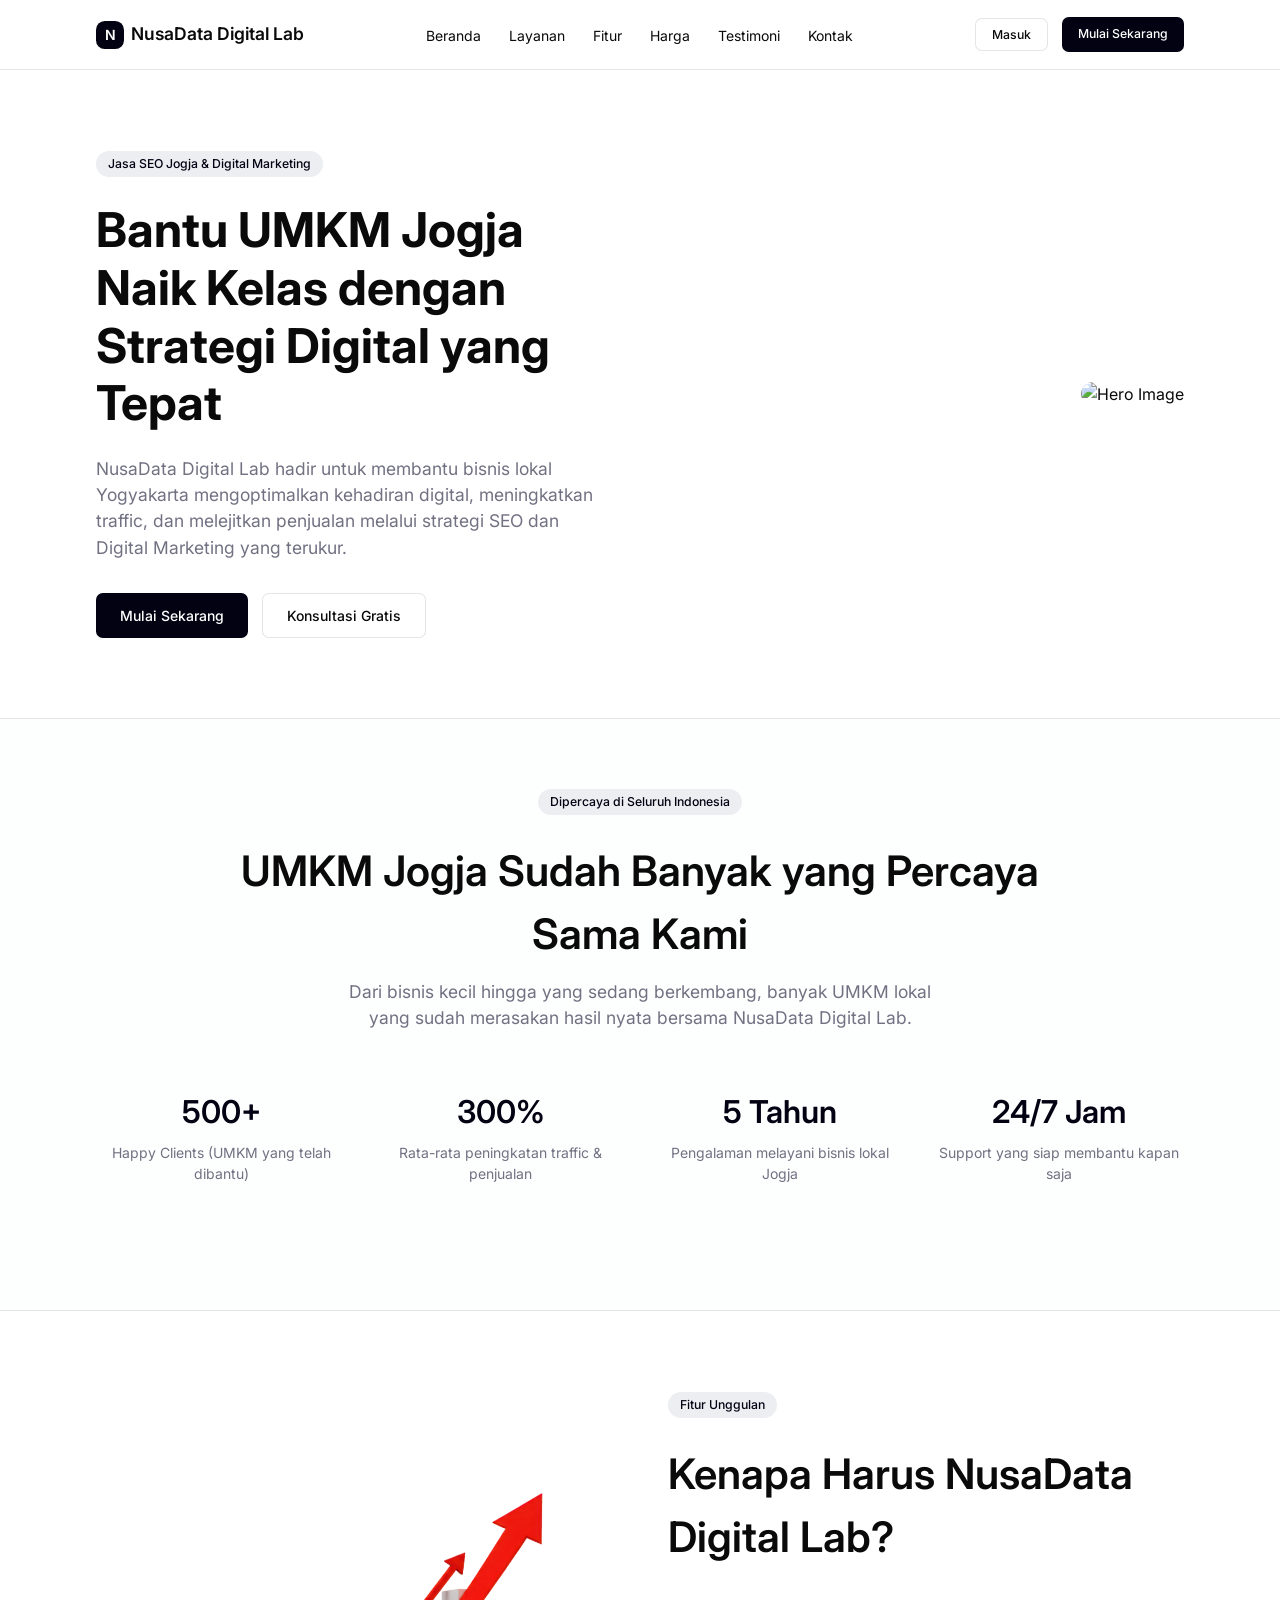
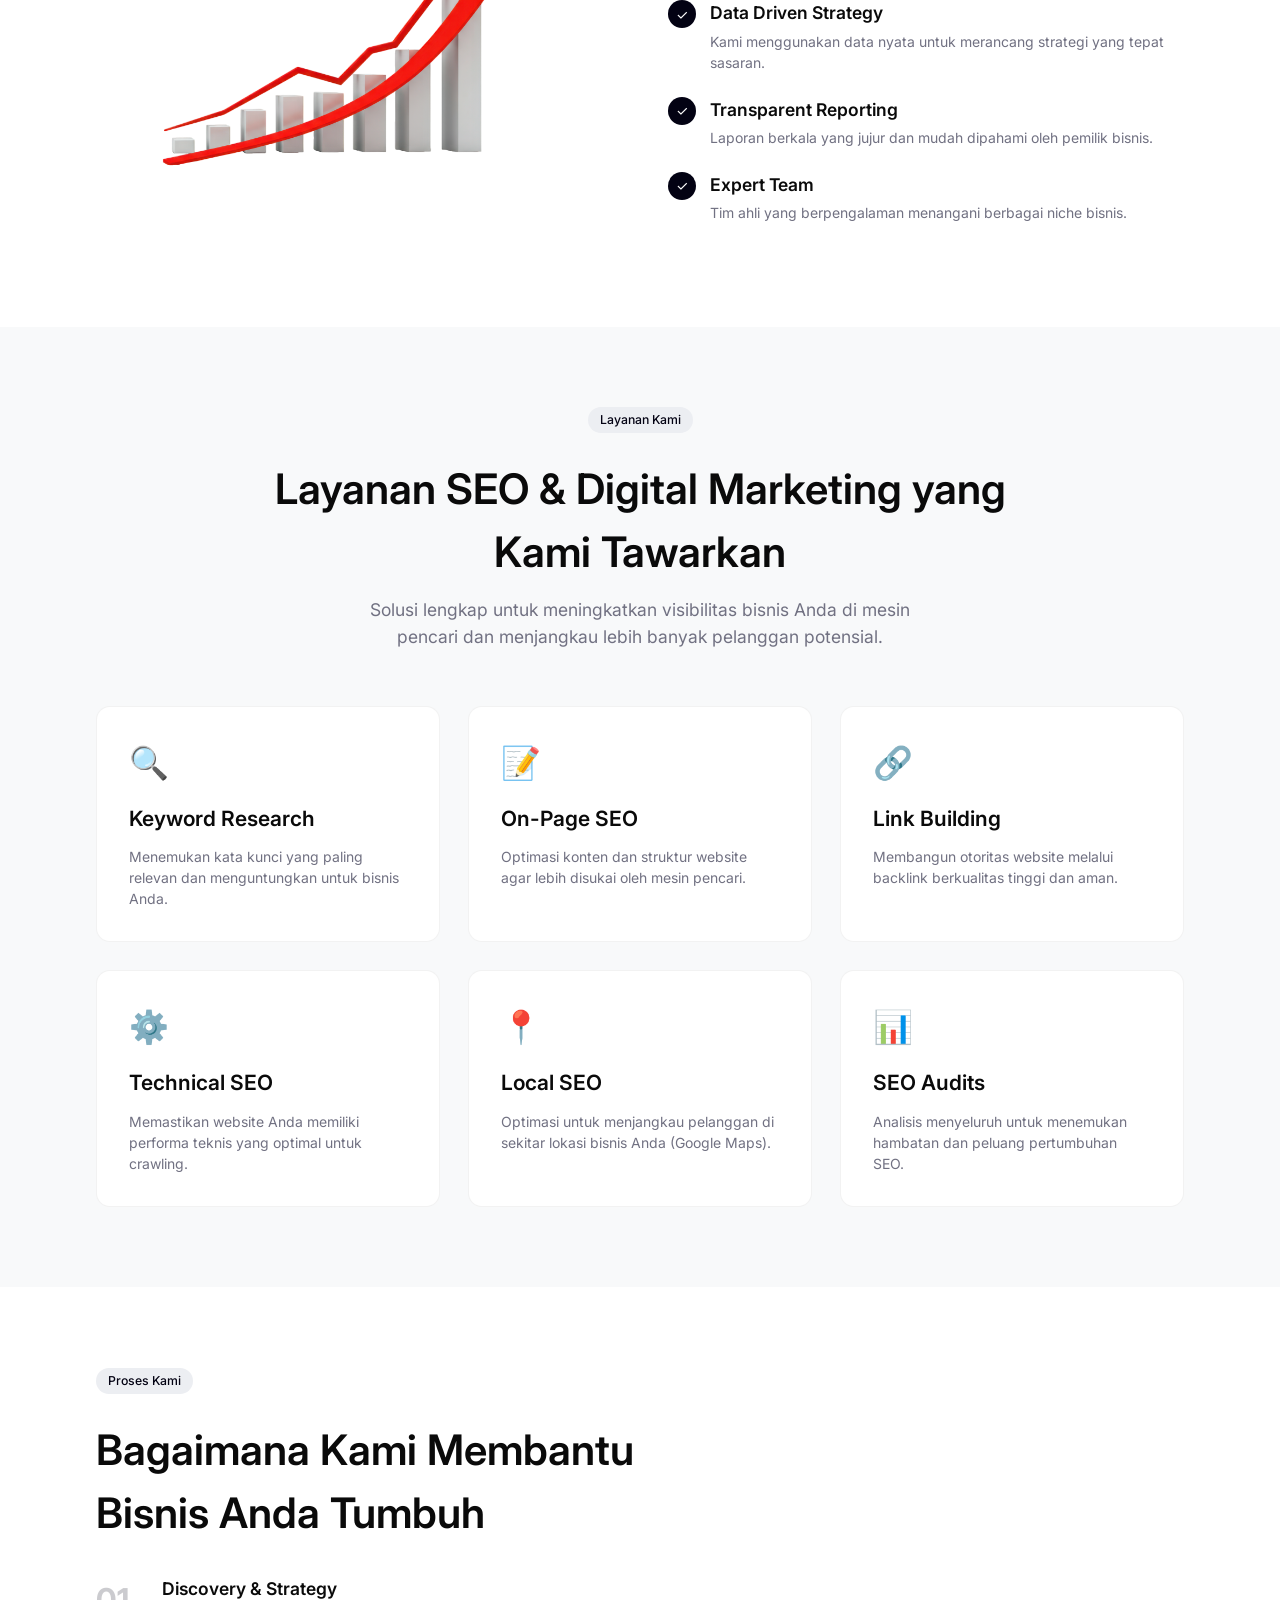
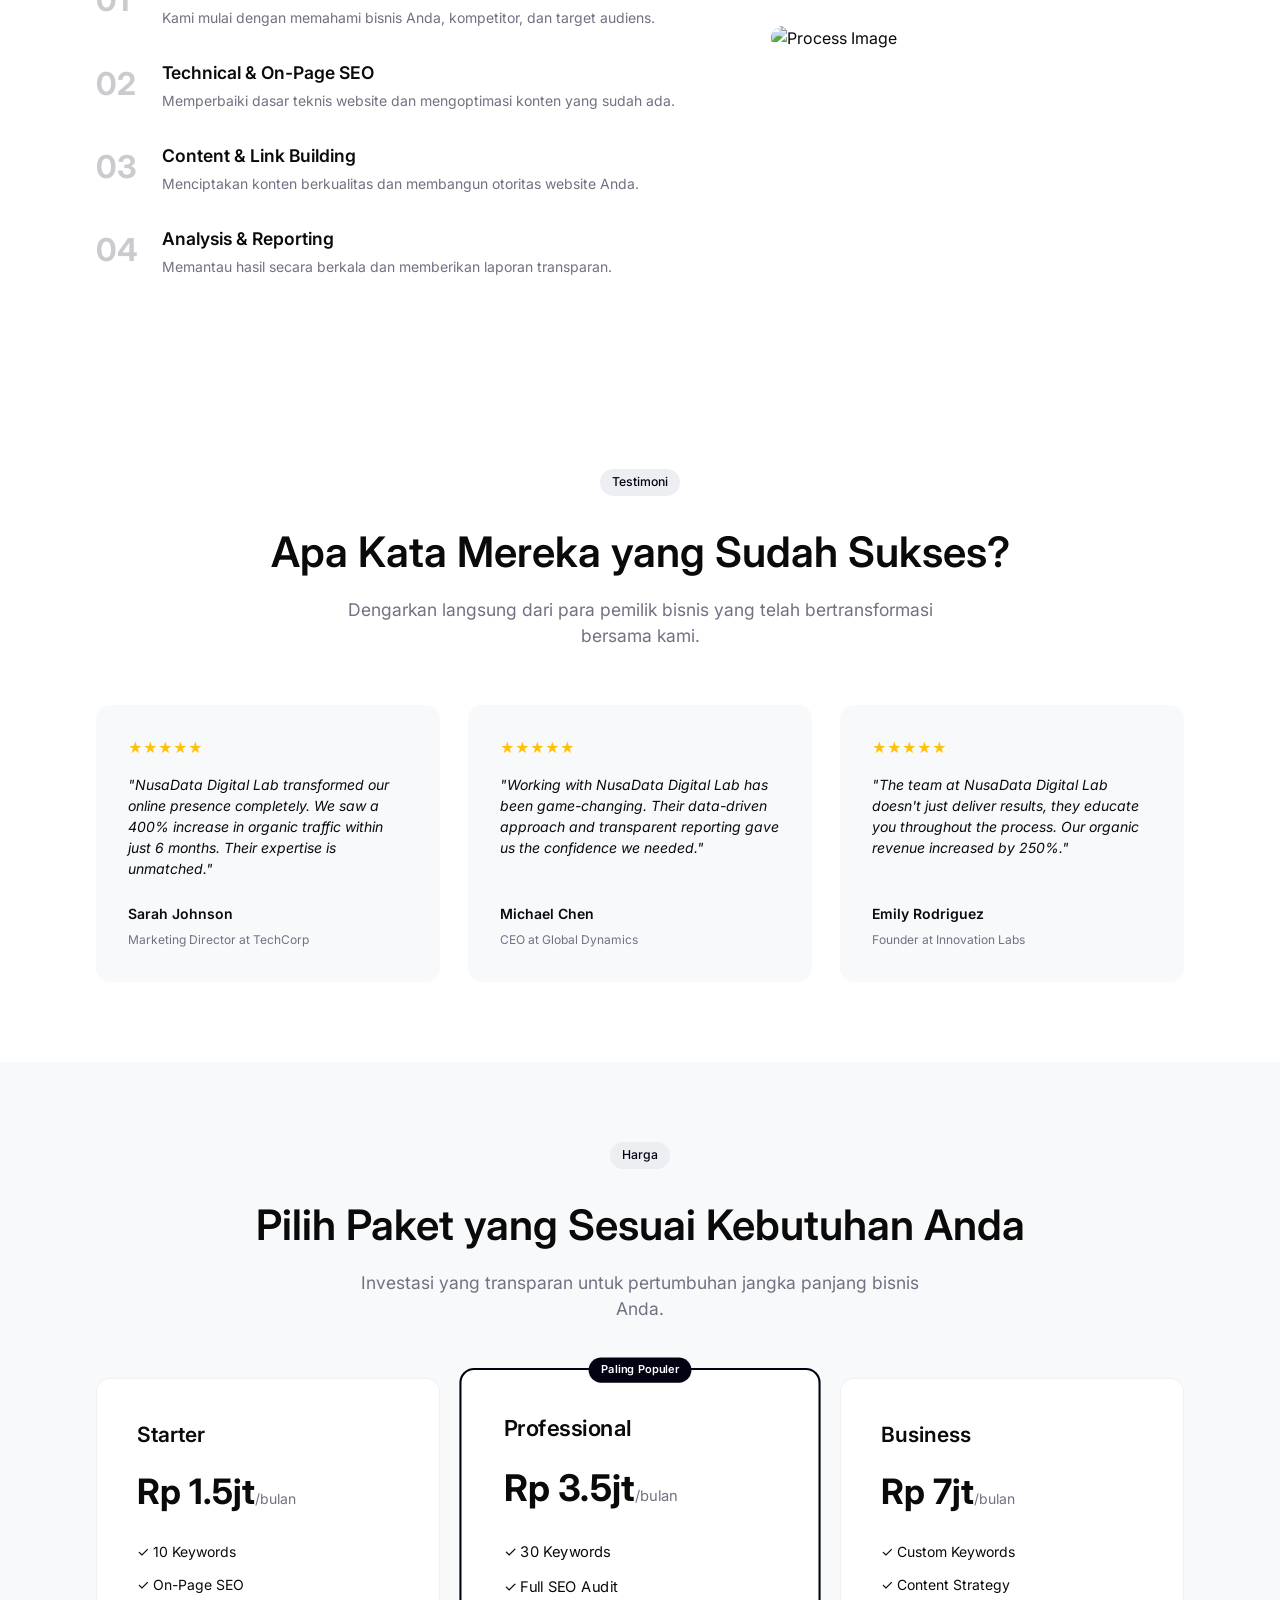
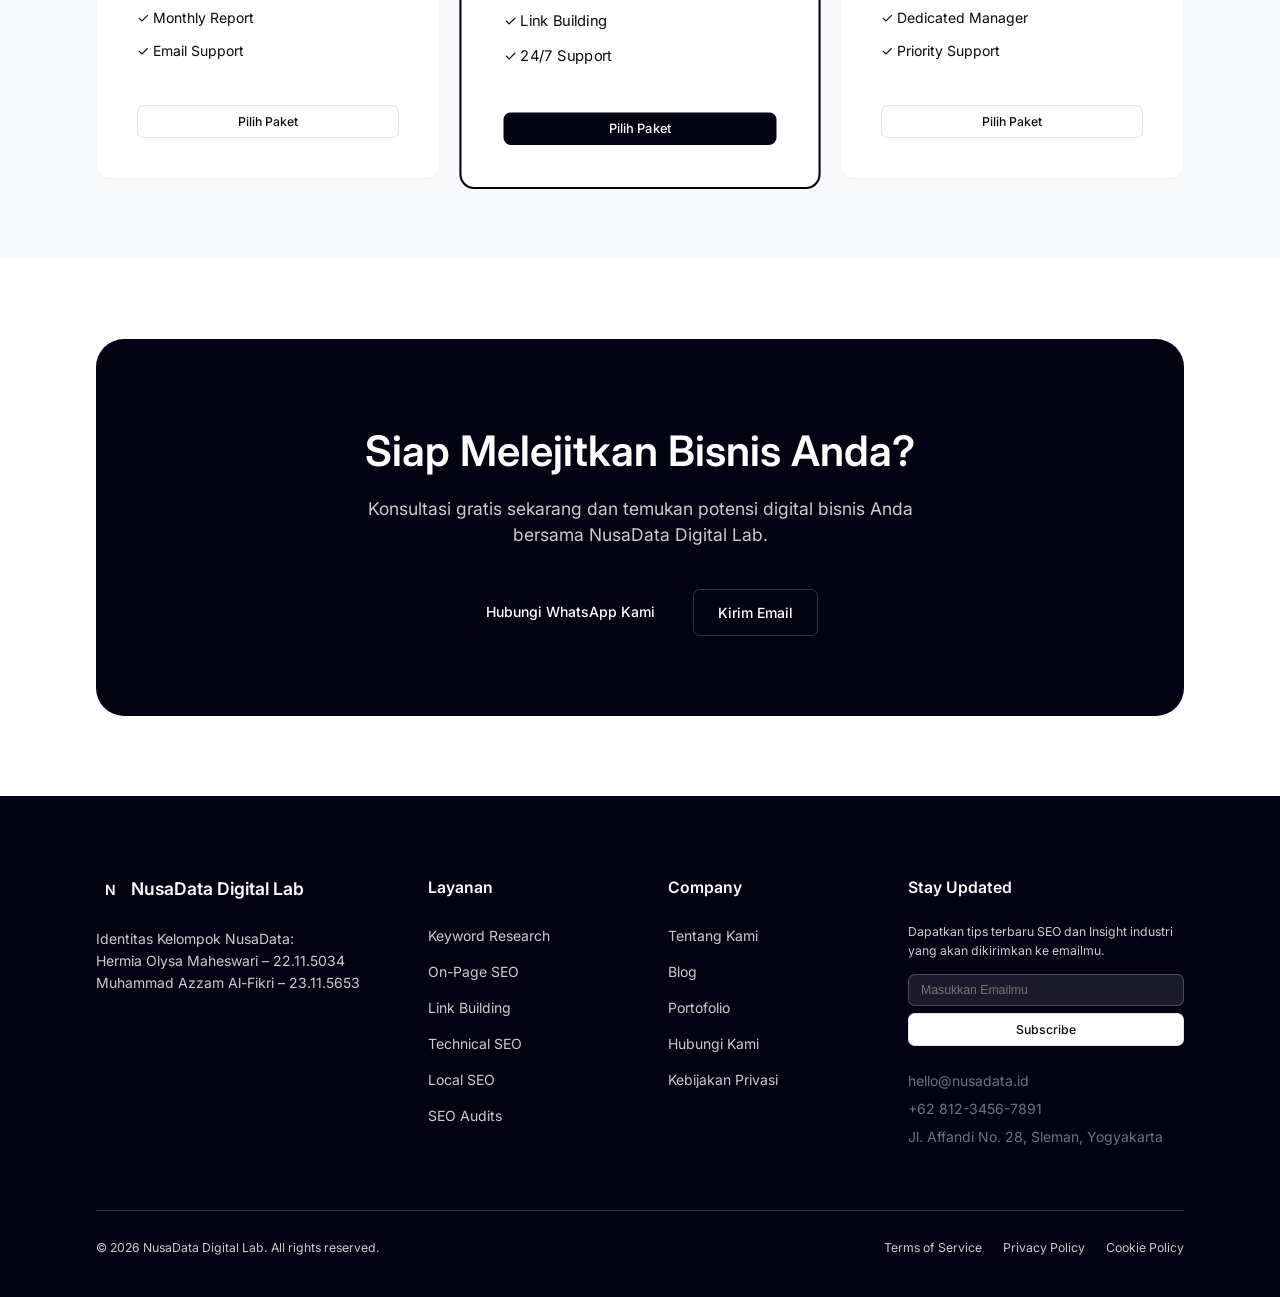
==== commit be6a9483: "fix button" ====
--- a/index.html
+++ b/index.html
@@ -3,6 +3,15 @@
 <head>
     <meta charset="UTF-8">
     <meta name="viewport" content="width=device-width, initial-scale=1.0">
+    <!-- Google tag (gtag.js) -->
+    <script async src="https://www.googletagmanager.com/gtag/js?id=G-GFQQD6QEYN"></script>
+    <script>
+      window.dataLayer = window.dataLayer || [];
+      function gtag(){dataLayer.push(arguments);}
+      gtag('js', new Date());
+
+      gtag('config', 'G-GFQQD6QEYN');
+    </script>
     <title>NusaData Digital Lab - Jasa SEO Jogja & Digital Marketing</title>
     <link rel="stylesheet" href="styles.css">
     <link rel="preconnect" href="https://fonts.googleapis.com">
@@ -30,7 +39,7 @@
                 </nav>
                 <div class="header-actions">
                     <button class="btn btn-secondary">Masuk</button>
-                    <button class="btn btn-primary">Mulai Sekarang</button>
+                    <a href="#pricing" class="btn btn-primary">Mulai Sekarang</a>
                 </div>
             </div>
         </header>
@@ -44,8 +53,8 @@
                         <h1 class="hero-heading">Bantu UMKM Jogja Naik Kelas dengan Strategi Digital yang Tepat</h1>
                         <p class="hero-paragraph">NusaData Digital Lab hadir untuk membantu bisnis lokal Yogyakarta mengoptimalkan kehadiran digital, meningkatkan traffic, dan melejitkan penjualan melalui strategi SEO dan Digital Marketing yang terukur.</p>
                         <div class="hero-actions">
-                            <button class="btn btn-primary btn-lg">Mulai Sekarang</button>
-                            <button class="btn btn-secondary btn-lg">Konsultasi Gratis</button>
+                            <a href="#pricing" class="btn btn-primary btn-lg">Mulai Sekarang</a>
+                            <button class="btn btn-secondary btn-lg btn-trigger-audit" data-mode="consultation">Konsultasi Gratis</button>
                         </div>
                     </div>
                     <div class="hero-image">
@@ -270,7 +279,7 @@
                                 <li>✓ Monthly Report</li>
                                 <li>✓ Email Support</li>
                             </ul>
-                            <button class="btn btn-secondary w-full">Pilih Paket</button>
+                            <button class="btn btn-secondary w-full btn-trigger-audit" data-mode="order" data-package="Starter">Pilih Paket</button>
                         </div>
                         <div class="pricing-card featured">
                             <div class="card-badge">Paling Populer</div>
@@ -282,7 +291,7 @@
                                 <li>✓ Link Building</li>
                                 <li>✓ 24/7 Support</li>
                             </ul>
-                            <button class="btn btn-primary w-full">Pilih Paket</button>
+                            <button class="btn btn-primary w-full btn-trigger-audit" data-mode="order" data-package="Professional">Pilih Paket</button>
                         </div>
                         <div class="pricing-card">
                             <h3>Business</h3>
@@ -293,7 +302,7 @@
                                 <li>✓ Dedicated Manager</li>
                                 <li>✓ Priority Support</li>
                             </ul>
-                            <button class="btn btn-secondary w-full">Pilih Paket</button>
+                            <button class="btn btn-secondary w-full btn-trigger-audit" data-mode="order" data-package="Business">Pilih Paket</button>
                         </div>
                     </div>
                 </div>
@@ -376,5 +385,185 @@
             </div>
         </footer>
     </div>
+
+    <!-- Audit Modal -->
+    <div id="auditModal" class="modal-overlay">
+        <div class="modal-content">
+            <button class="modal-close-btn" id="closeModalBtn">&times;</button>
+            <div class="modal-header">
+                <h2 class="modal-title" id="modalTitle">Dapatkan Audit Digital Gratis</h2>
+                <p class="modal-subtitle" id="modalSubtitle">Isi form di bawah ini dan kami akan kirimkan analisis lengkap website + rekomendasi strategi dalam 24 jam.</p>
+            </div>
+            <form id="auditForm" class="modal-form">
+                <div class="form-row-double">
+                    <div class="form-group">
+                        <label for="firstName">Nama Depan</label>
+                        <input type="text" id="firstName" name="firstName" placeholder="Jane" required>
+                    </div>
+                    <div class="form-group">
+                        <label for="lastName">Nama Belakang</label>
+                        <input type="text" id="lastName" name="lastName" placeholder="Doe" required>
+                    </div>
+                </div>
+                
+                <div class="form-group">
+                    <label for="businessEmail">Email Bisnis</label>
+                    <input type="email" id="businessEmail" name="businessEmail" placeholder="jane@company.com" required>
+                </div>
+                
+                <div class="form-group">
+                    <label for="websiteUrl">Website URL (atau Instagram/Tokopedia/Shopee)</label>
+                    <input type="url" id="websiteUrl" name="websiteUrl" placeholder="https://yourwebsite.com" required>
+                </div>
+                
+                <div class="form-group">
+                    <label for="monthlyBudget">Budget Bulanan</label>
+                    <div class="select-wrapper">
+                        <select id="monthlyBudget" name="monthlyBudget" required>
+                            <option value="" disabled selected>Pilih kisaran budget marketing</option>
+                            <option value="Di bawah 5 Juta">&lt; Rp 5 Juta / bulan</option>
+                            <option value="5 Juta - 15 Juta">Rp 5 Juta - Rp 15 Juta / bulan</option>
+                            <option value="15 Juta - 30 Juta">Rp 15 Juta - Rp 30 Juta / bulan</option>
+                            <option value="Di atas 30 Juta">&gt; Rp 30 Juta / bulan</option>
+                        </select>
+                    </div>
+                </div>
+                
+                <div class="form-group">
+                    <label for="businessGoals">Ceritakan tujuan bisnis kamu</label>
+                    <textarea id="businessGoals" name="businessGoals" rows="4" placeholder="Deskripsi singkat tentang bisnis dan apa yang ingin dicapai" required></textarea>
+                </div>
+                
+                <button type="submit" class="btn-submit-audit" id="modalSubmitBtn">Dapatkan Audit Digital Gratis</button>
+            </form>
+        </div>
+    </div>
+
+    <script>
+        document.addEventListener('DOMContentLoaded', () => {
+            const modal = document.getElementById('auditModal');
+            const closeBtn = document.getElementById('closeModalBtn');
+            const triggers = document.querySelectorAll('.btn-trigger-audit');
+            const form = document.getElementById('auditForm');
+            
+            const modalTitle = document.getElementById('modalTitle');
+            const modalSubtitle = document.getElementById('modalSubtitle');
+            const modalSubmitBtn = document.getElementById('modalSubmitBtn');
+            const businessGoalsInput = document.getElementById('businessGoals');
+
+            let currentMode = 'consultation';
+            let currentPackage = '';
+
+            // Open Modal
+            triggers.forEach(trigger => {
+                trigger.addEventListener('click', (e) => {
+                    e.preventDefault();
+                    
+                    const mode = trigger.getAttribute('data-mode') || 'consultation';
+                    const pack = trigger.getAttribute('data-package') || '';
+                    
+                    currentMode = mode;
+                    currentPackage = pack;
+
+                    if (mode === 'order') {
+                        modalTitle.textContent = `Pemesanan Paket ${pack}`;
+                        modalSubtitle.textContent = 'Lengkapi data di bawah ini untuk memulai langkah sukses bisnis Anda bersama tim NusaData.';
+                        modalSubmitBtn.textContent = 'Kirim Permintaan Pemesanan';
+                        businessGoalsInput.placeholder = `Jelaskan kebutuhan khusus Anda untuk paket ${pack}`;
+                        businessGoalsInput.value = `Halo NusaData, saya tertarik untuk memesan paket ${pack}. Berikut adalah profil bisnis kami dan informasi yang diperlukan untuk memulai proyek.`;
+                    } else {
+                        modalTitle.textContent = 'Dapatkan Audit Digital Gratis';
+                        modalSubtitle.textContent = 'Isi form di bawah ini dan kami akan kirimkan analisis lengkap website + rekomendasi strategi dalam 24 jam.';
+                        modalSubmitBtn.textContent = 'Dapatkan Audit Digital Gratis';
+                        businessGoalsInput.placeholder = 'Deskripsi singkat tentang bisnis dan apa yang ingin dicapai';
+                        businessGoalsInput.value = '';
+                    }
+
+                    modal.classList.add('active');
+                    document.body.style.overflow = 'hidden'; // Prevent background scrolling
+                });
+            });
+
+            // Close Modal
+            const closeModal = () => {
+                modal.classList.remove('active');
+                document.body.style.overflow = '';
+            };
+
+            closeBtn.addEventListener('click', closeModal);
+
+            // Close Modal on clicking outside the content card
+            modal.addEventListener('click', (e) => {
+                if (e.target === modal) {
+                    closeModal();
+                }
+            });
+
+            // Handle Escape key to close modal
+            document.addEventListener('keydown', (e) => {
+                if (e.key === 'Escape' && modal.classList.contains('active')) {
+                    closeModal();
+                }
+            });
+
+            // Handle Form Submission
+            form.addEventListener('submit', (e) => {
+                e.preventDefault();
+                
+                const firstName = document.getElementById('firstName').value;
+                const lastName = document.getElementById('lastName').value;
+                const email = document.getElementById('businessEmail').value;
+                const website = document.getElementById('websiteUrl').value;
+                const budget = document.getElementById('monthlyBudget').value;
+                const goals = document.getElementById('businessGoals').value;
+
+                // Send to dummy email
+                const emailTo = 'dummy@nusadata.id';
+                let subject = '';
+                let body = '';
+
+                if (currentMode === 'order') {
+                    subject = `[Pemesanan] Paket ${currentPackage} - ${firstName} ${lastName}`;
+                    body = `Halo NusaData,
+
+Saya ingin melakukan pemesanan paket "${currentPackage}" untuk bisnis saya. Berikut adalah detail pesanan saya:
+
+- Nama Lengkap: ${firstName} ${lastName}
+- Email Bisnis: ${email}
+- Website URL/Toko: ${website}
+- Perkiraan Budget Bulanan: ${budget}
+- Detail Kebutuhan / Tujuan Bisnis: ${goals}
+
+Mohon segera hubungi kami kembali untuk proses invoice dan langkah selanjutnya.
+
+Terima kasih.`;
+                } else {
+                    subject = `[Konsultasi] Pengajuan Audit Digital Gratis - ${firstName} ${lastName}`;
+                    body = `Halo NusaData,
+
+Saya ingin mengajukan Audit Digital Gratis untuk bisnis saya. Berikut detail formulir saya:
+
+- Nama Lengkap: ${firstName} ${lastName}
+- Email Bisnis: ${email}
+- Website URL/Toko: ${website}
+- Budget Bulanan: ${budget}
+- Deskripsi/Tujuan Bisnis: ${goals}
+
+Terima kasih.`;
+                }
+
+                // Build mailto link
+                const mailtoUrl = `mailto:${emailTo}?subject=${encodeURIComponent(subject)}&body=${encodeURIComponent(body)}`;
+                
+                // Open user's email client
+                window.location.href = mailtoUrl;
+
+                // Optional: alert the user and close modal
+                alert(`Membuka aplikasi email Anda untuk mengirim formulir ke ${emailTo}...`);
+                closeModal();
+                form.reset();
+            });
+        });
+    </script>
 </body>
 </html>
--- a/styles.css
+++ b/styles.css
@@ -6,6 +6,10 @@
     --white: #ffffff;
     --font-family: 'Inter', sans-serif;
     --container-padding: 96px;
+}
+
+html {
+    scroll-behavior: smooth;
 }
 
 * {
@@ -717,5 +721,189 @@
     }
 }
 
-
-
+/* ==========================================================================
+   Audit Modal Styles (Based on Screenshot)
+   ========================================================================== */
+.modal-overlay {
+    position: fixed;
+    top: 0;
+    left: 0;
+    width: 100%;
+    height: 100%;
+    background-color: rgba(0, 0, 0, 0.4);
+    display: flex;
+    justify-content: center;
+    align-items: center;
+    z-index: 1000;
+    opacity: 0;
+    pointer-events: none;
+    transition: opacity 0.3s ease;
+}
+
+.modal-overlay.active {
+    opacity: 1;
+    pointer-events: auto;
+}
+
+.modal-content {
+    background-color: #ffffff;
+    border-radius: 12px;
+    width: 92%;
+    max-width: 500px;
+    padding: 32px;
+    box-shadow: 0 10px 25px rgba(0, 0, 0, 0.1);
+    position: relative;
+    transform: translateY(20px);
+    transition: transform 0.3s ease;
+    max-height: 90vh;
+    overflow-y: auto;
+    border: 1px solid rgba(0, 0, 0, 0.05);
+}
+
+.modal-overlay.active .modal-content {
+    transform: translateY(0);
+}
+
+.modal-close-btn {
+    position: absolute;
+    top: 16px;
+    right: 20px;
+    background: none;
+    border: none;
+    font-size: 28px;
+    color: #9ca3af;
+    cursor: pointer;
+    transition: color 0.2s ease;
+    line-height: 1;
+}
+
+.modal-close-btn:hover {
+    color: #4b5563;
+}
+
+.modal-header {
+    margin-bottom: 24px;
+    text-align: left;
+}
+
+.modal-title {
+    font-size: 20px;
+    font-weight: 700;
+    color: #0f172a;
+    margin-bottom: 8px;
+    line-height: 1.3;
+}
+
+.modal-subtitle {
+    font-size: 14px;
+    color: #64748b;
+    line-height: 1.5;
+}
+
+.modal-form {
+    display: flex;
+    flex-direction: column;
+    gap: 16px;
+    text-align: left;
+}
+
+.form-row-double {
+    display: flex;
+    gap: 16px;
+}
+
+.form-row-double .form-group {
+    flex: 1;
+}
+
+.form-group {
+    display: flex;
+    flex-direction: column;
+    gap: 6px;
+}
+
+.form-group label {
+    font-size: 13px;
+    font-weight: 600;
+    color: #0f172a;
+}
+
+.form-group input,
+.form-group textarea,
+.form-group select {
+    background-color: #f3f4f6;
+    border: 1px solid transparent;
+    border-radius: 8px;
+    padding: 10px 14px;
+    font-size: 14px;
+    color: #1f2937;
+    font-family: inherit;
+    transition: all 0.2s ease;
+    outline: none;
+    width: 100%;
+    box-sizing: border-box;
+}
+
+.form-group input::placeholder,
+.form-group textarea::placeholder {
+    color: #9ca3af;
+}
+
+.form-group input:focus,
+.form-group textarea:focus,
+.form-group select:focus {
+    background-color: #ffffff;
+    border-color: #09090b;
+    box-shadow: 0 0 0 2px rgba(9, 9, 11, 0.1);
+}
+
+.select-wrapper {
+    position: relative;
+    width: 100%;
+}
+
+.select-wrapper select {
+    appearance: none;
+    -webkit-appearance: none;
+    -moz-appearance: none;
+    padding-right: 36px;
+    cursor: pointer;
+}
+
+.select-wrapper::after {
+    content: "";
+    position: absolute;
+    right: 14px;
+    top: 50%;
+    transform: translateY(-50%);
+    border: 5px solid transparent;
+    border-top-color: #6b7280;
+    pointer-events: none;
+}
+
+.form-group textarea {
+    resize: vertical;
+    min-height: 90px;
+}
+
+.btn-submit-audit {
+    background-color: #09090b;
+    color: #ffffff;
+    border: none;
+    border-radius: 8px;
+    padding: 14px 16px;
+    font-size: 14px;
+    font-weight: 600;
+    cursor: pointer;
+    transition: background-color 0.2s ease;
+    text-align: center;
+    margin-top: 8px;
+    width: 100%;
+}
+
+.btn-submit-audit:hover {
+    background-color: #27272a;
+}
+
+
+
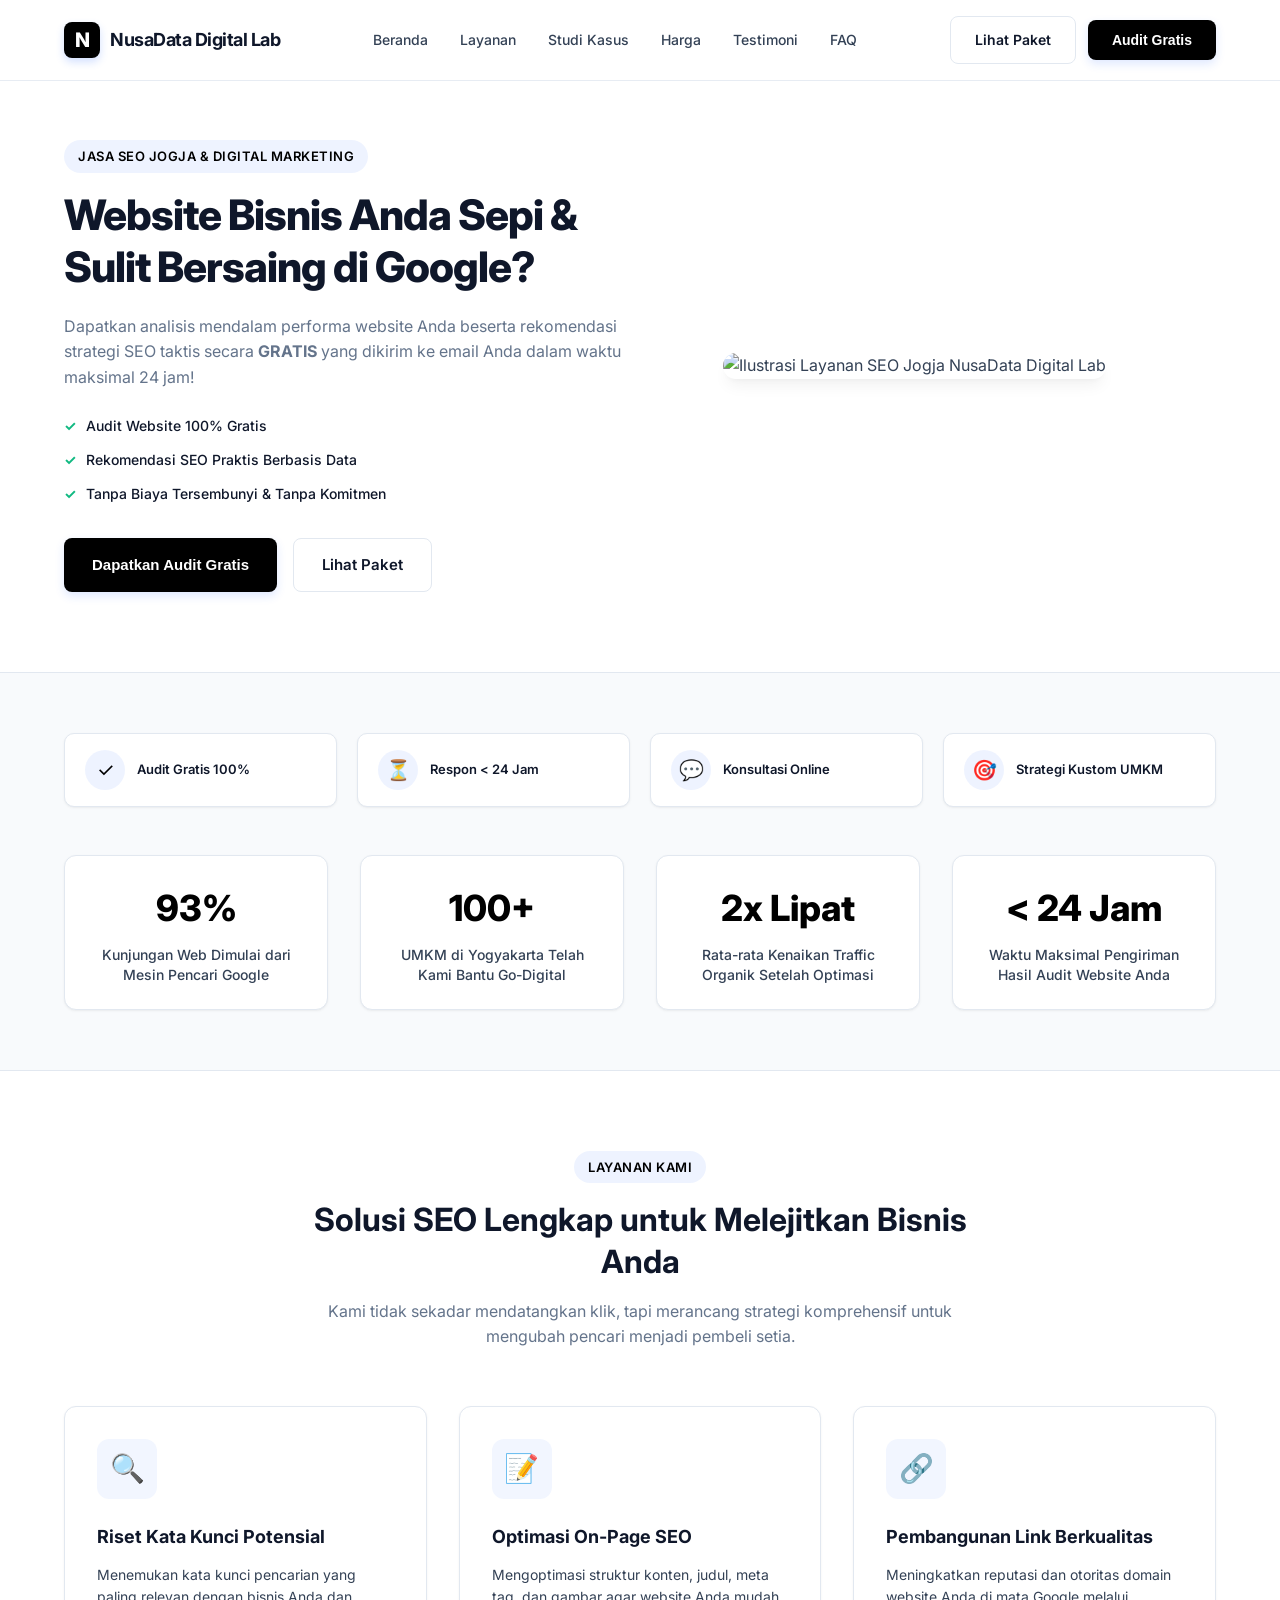
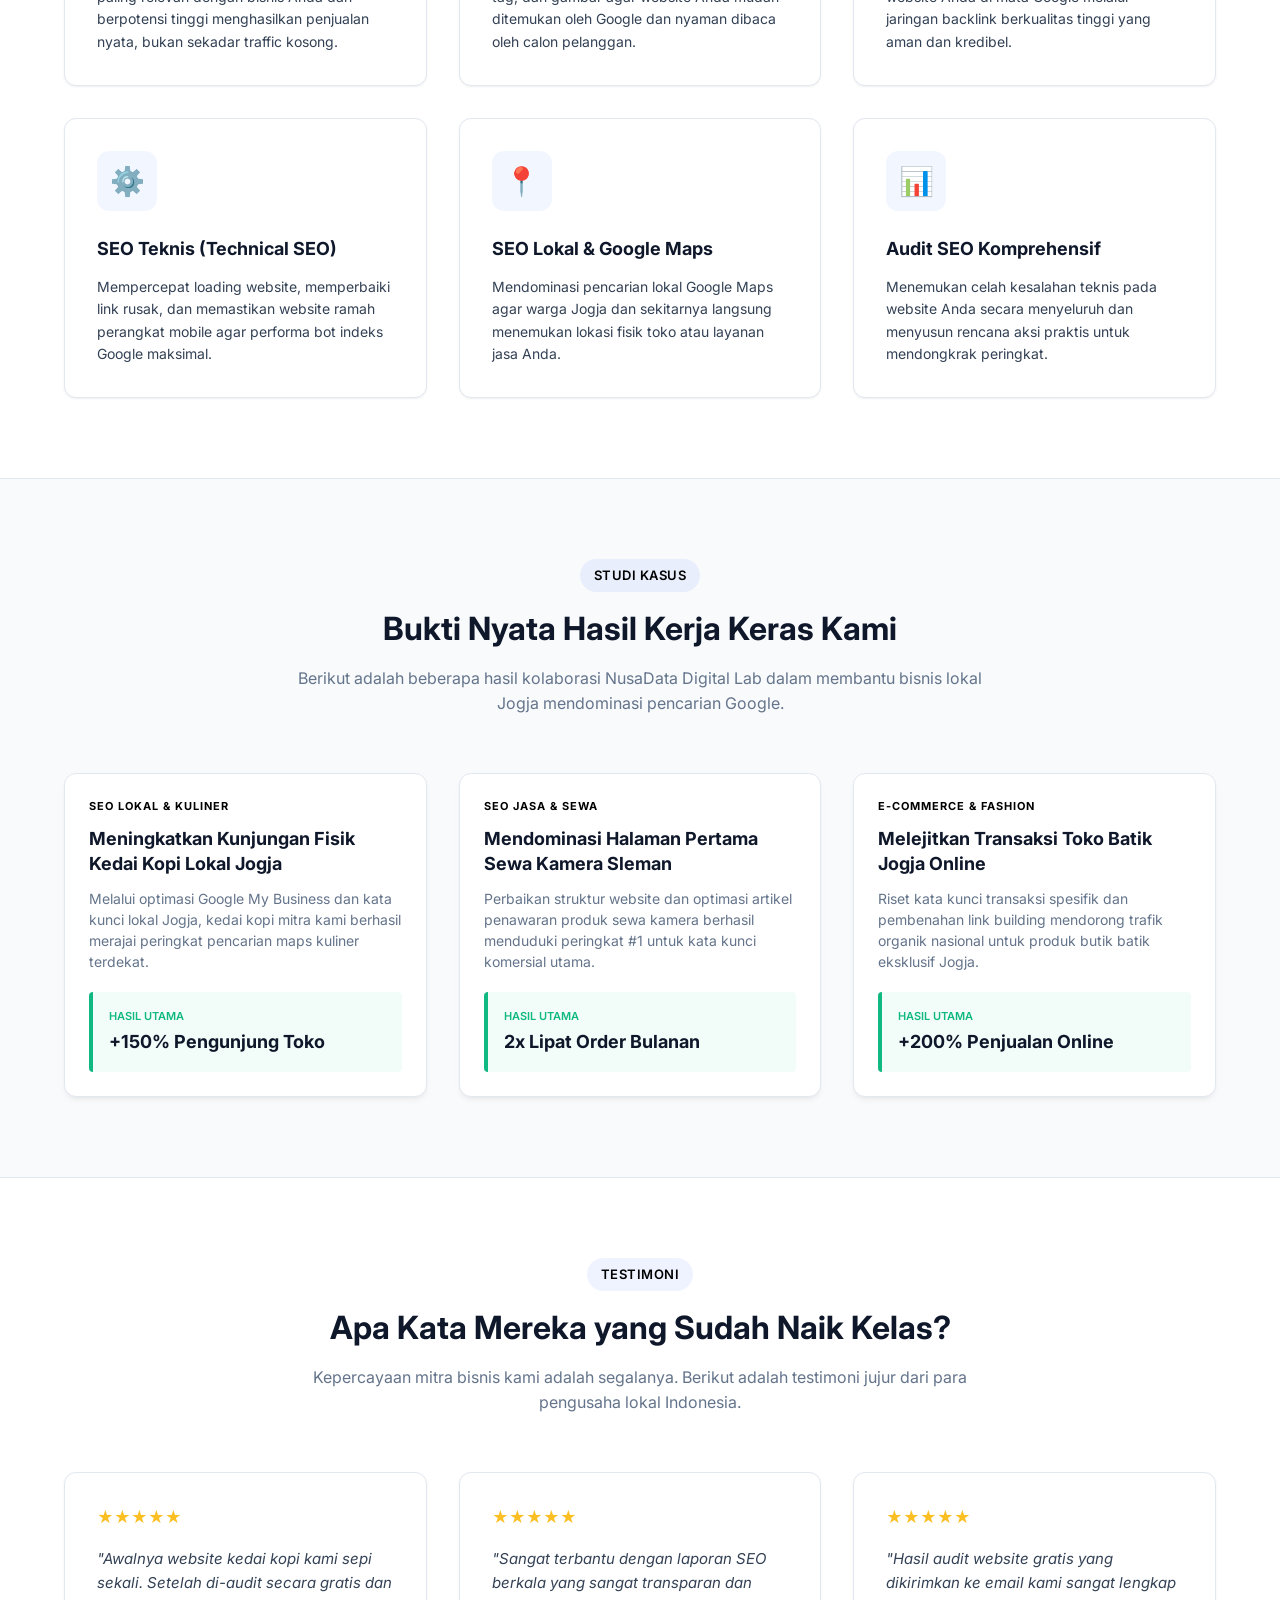
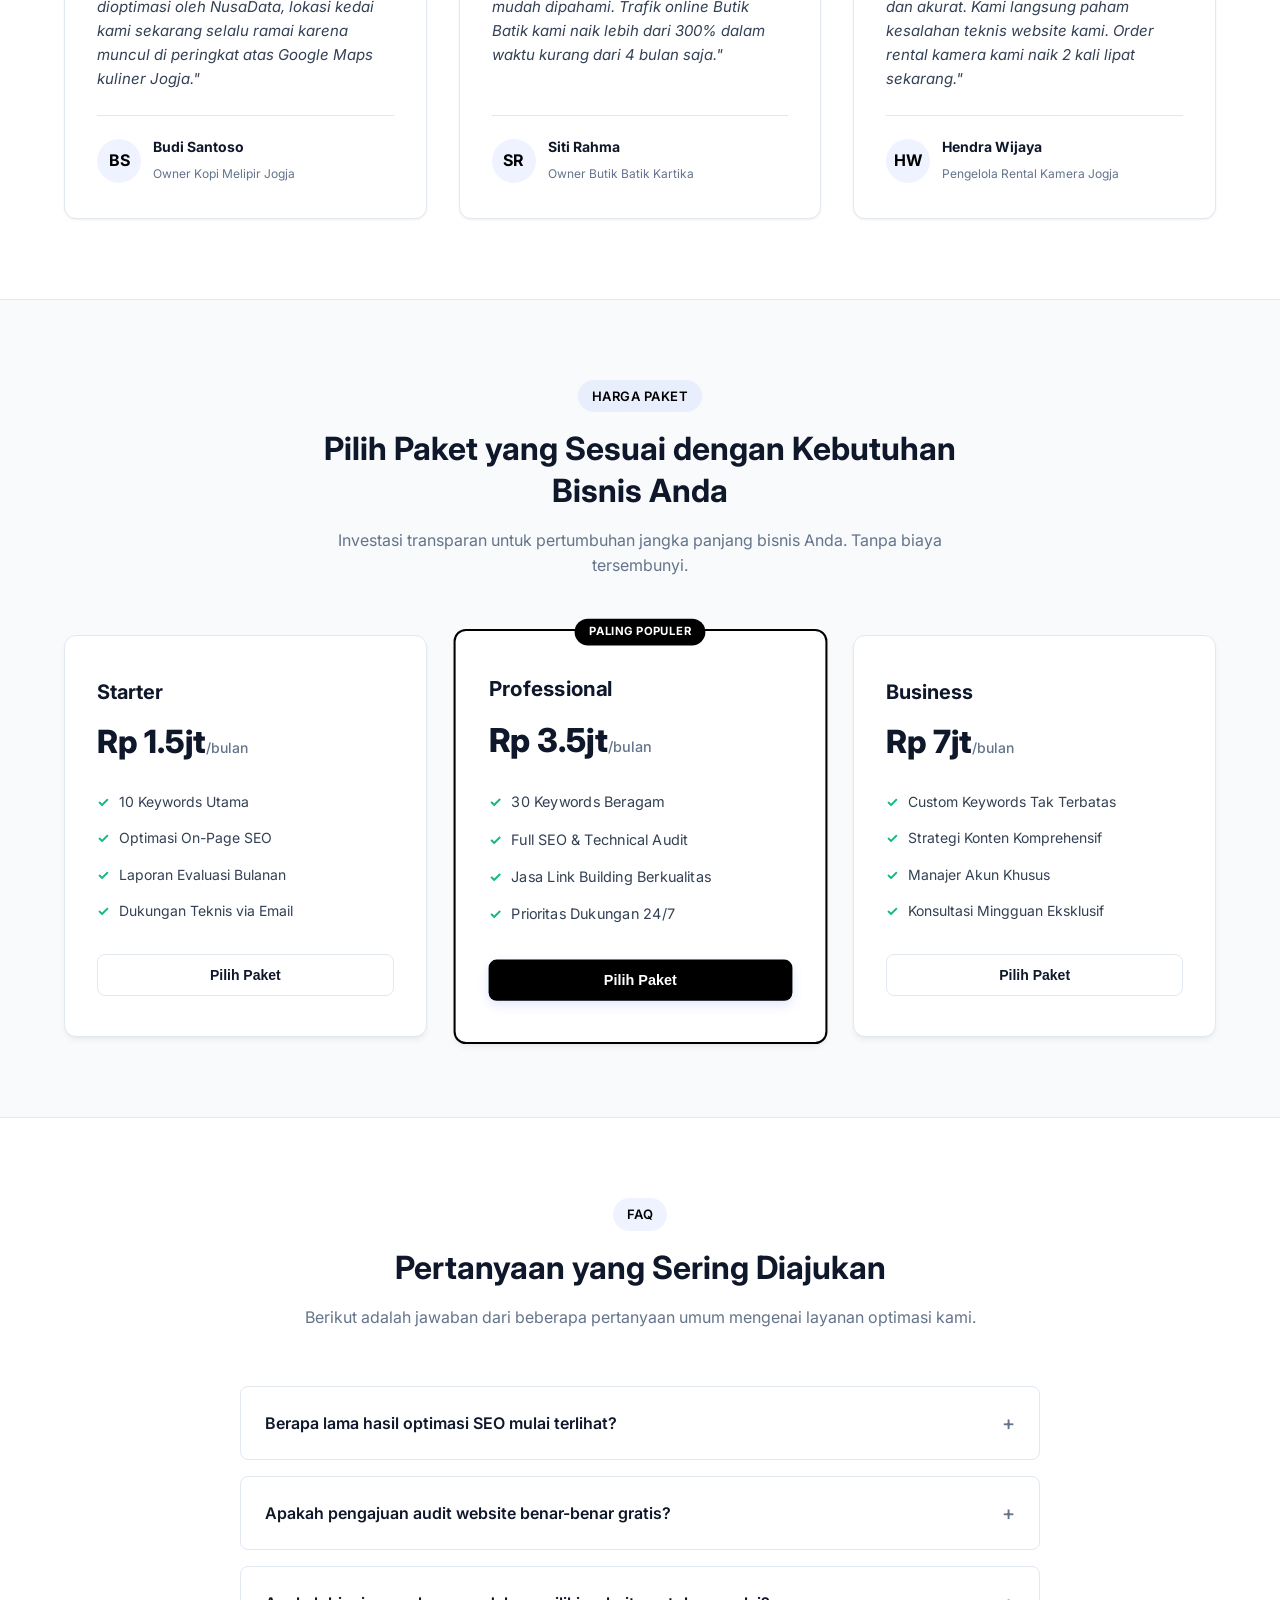
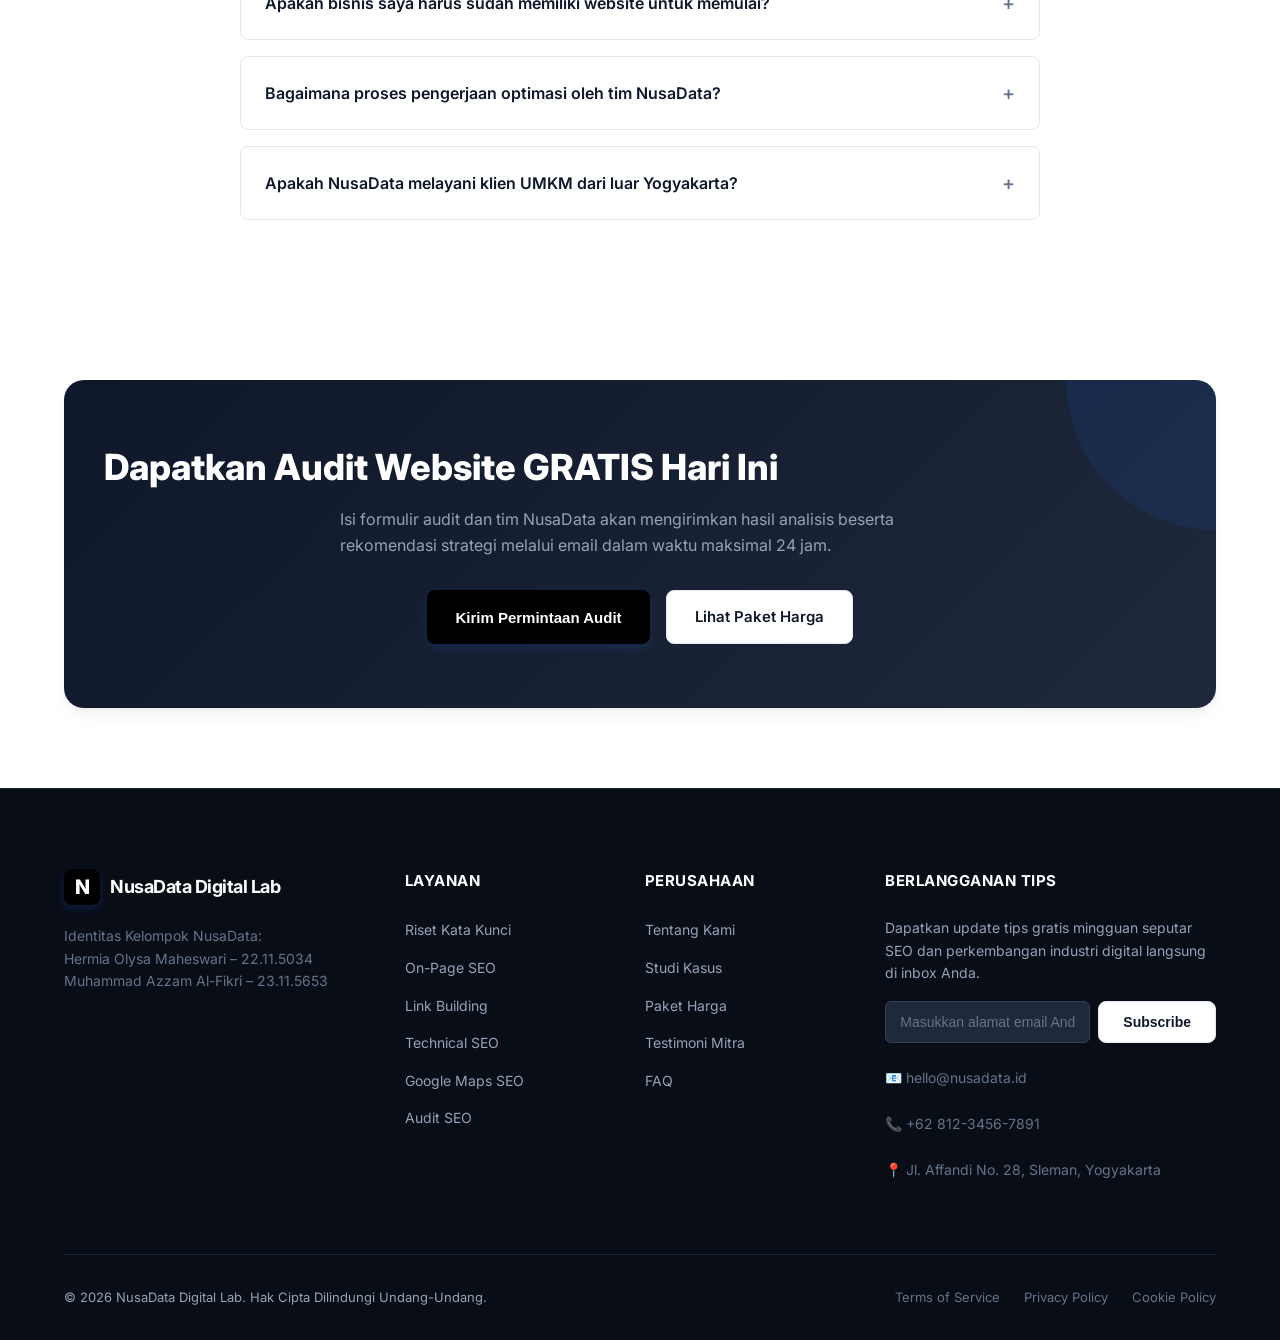
==== commit eebda1ac: "upgrade" ====
--- a/index.html
+++ b/index.html
@@ -1,569 +1,723 @@
-<!DOCTYPE html>
-<html lang="id">
-<head>
-    <meta charset="UTF-8">
-    <meta name="viewport" content="width=device-width, initial-scale=1.0">
-    <!-- Google tag (gtag.js) -->
-    <script async src="https://www.googletagmanager.com/gtag/js?id=G-GFQQD6QEYN"></script>
-    <script>
-      window.dataLayer = window.dataLayer || [];
-      function gtag(){dataLayer.push(arguments);}
-      gtag('js', new Date());
-
-      gtag('config', 'G-GFQQD6QEYN');
-    </script>
-    <title>NusaData Digital Lab - Jasa SEO Jogja & Digital Marketing</title>
-    <link rel="stylesheet" href="styles.css">
-    <link rel="preconnect" href="https://fonts.googleapis.com">
-    <link rel="preconnect" href="https://fonts.gstatic.com" crossorigin>
-    <link href="https://fonts.googleapis.com/css2?family=Inter:wght@400;500;600;700&display=swap" rel="stylesheet">
-</head>
-<body>
-    <div class="landing-page-container">
-        <!-- Header Section -->
-        <header id="header" class="header">
-            <div class="container header-container">
-                <div class="logo">
-                    <div class="logo-icon">N</div>
-                    <span class="logo-text">NusaData Digital Lab</span>
-                </div>
-                <nav class="nav">
-                    <ul class="nav-list">
-                        <li><a href="#hero">Beranda</a></li>
-                        <li><a href="#services">Layanan</a></li>
-                        <li><a href="#features">Fitur</a></li>
-                        <li><a href="#pricing">Harga</a></li>
-                        <li><a href="#testimonials">Testimoni</a></li>
-                        <li><a href="#contact">Kontak</a></li>
-                    </ul>
-                </nav>
-                <div class="header-actions">
-                    <button class="btn btn-secondary">Masuk</button>
-                    <a href="#pricing" class="btn btn-primary">Mulai Sekarang</a>
-                </div>
-            </div>
-        </header>
-
-        <main>
-            <!-- Hero Section -->
-            <section id="hero" class="hero">
-                <div class="container hero-container">
-                    <div class="hero-content">
-                        <div class="badge">Jasa SEO Jogja & Digital Marketing</div>
-                        <h1 class="hero-heading">Bantu UMKM Jogja Naik Kelas dengan Strategi Digital yang Tepat</h1>
-                        <p class="hero-paragraph">NusaData Digital Lab hadir untuk membantu bisnis lokal Yogyakarta mengoptimalkan kehadiran digital, meningkatkan traffic, dan melejitkan penjualan melalui strategi SEO dan Digital Marketing yang terukur.</p>
-                        <div class="hero-actions">
-                            <a href="#pricing" class="btn btn-primary btn-lg">Mulai Sekarang</a>
-                            <button class="btn btn-secondary btn-lg btn-trigger-audit" data-mode="consultation">Konsultasi Gratis</button>
-                        </div>
-                    </div>
-                    <div class="hero-image">
-                        <img src="assets/hero.png" alt="Hero Image">
-                    </div>
-                </div>
-            </section>
-
-            <!-- Client Brands Section -->
-            <section id="client-brands" class="client-brands">
-                <div class="container">
-                    <div class="section-header text-center">
-                        <div class="badge">Dipercaya di Seluruh Indonesia</div>
-                        <h2 class="section-title">UMKM Jogja Sudah Banyak yang Percaya Sama Kami</h2>
-                        <p class="section-subtitle">Dari bisnis kecil hingga yang sedang berkembang, banyak UMKM lokal yang sudah merasakan hasil nyata bersama NusaData Digital Lab.</p>
-                    </div>
-                    
-                    <div class="stats-grid">
-                        <div class="stat-item">
-                            <h3 class="stat-number">500+</h3>
-                            <p class="stat-label">Happy Clients (UMKM yang telah dibantu)</p>
-                        </div>
-                        <div class="stat-item">
-                            <h3 class="stat-number">300%</h3>
-                            <p class="stat-label">Rata-rata peningkatan traffic & penjualan</p>
-                        </div>
-                        <div class="stat-item">
-                            <h3 class="stat-number">5 Tahun</h3>
-                            <p class="stat-label">Pengalaman melayani bisnis lokal Jogja</p>
-                        </div>
-                        <div class="stat-item">
-                            <h3 class="stat-number">24/7 Jam</h3>
-                            <p class="stat-label">Support yang siap membantu kapan saja</p>
-                        </div>
-                    </div>
-                </div>
-            </section>
-
-            <!-- Features Section -->
-            <section id="features" class="features">
-                <div class="container features-container">
-                    <div class="features-image">
-                        <img src="assets/features.png" alt="Features Image">
-                    </div>
-                    <div class="features-content">
-                        <div class="badge">Fitur Unggulan</div>
-                        <h2 class="section-title">Kenapa Harus NusaData Digital Lab?</h2>
-                        <ul class="features-list">
-                            <li class="feature-item">
-                                <div class="feature-icon">✓</div>
-                                <div class="feature-text">
-                                    <h3>Data Driven Strategy</h3>
-                                    <p>Kami menggunakan data nyata untuk merancang strategi yang tepat sasaran.</p>
-                                </div>
-                            </li>
-                            <li class="feature-item">
-                                <div class="feature-icon">✓</div>
-                                <div class="feature-text">
-                                    <h3>Transparent Reporting</h3>
-                                    <p>Laporan berkala yang jujur dan mudah dipahami oleh pemilik bisnis.</p>
-                                </div>
-                            </li>
-                            <li class="feature-item">
-                                <div class="feature-icon">✓</div>
-                                <div class="feature-text">
-                                    <h3>Expert Team</h3>
-                                    <p>Tim ahli yang berpengalaman menangani berbagai niche bisnis.</p>
-                                </div>
-                            </li>
-                        </ul>
-                    </div>
-                </div>
-            </section>
-
-            <!-- Services Section -->
-            <section id="services" class="services">
-                <div class="container">
-                    <div class="section-header text-center">
-                        <div class="badge">Layanan Kami</div>
-                        <h2 class="section-title">Layanan SEO & Digital Marketing yang Kami Tawarkan</h2>
-                        <p class="section-subtitle">Solusi lengkap untuk meningkatkan visibilitas bisnis Anda di mesin pencari dan menjangkau lebih banyak pelanggan potensial.</p>
-                    </div>
-
-                    <div class="services-grid">
-                        <div class="service-card">
-                            <div class="service-icon">🔍</div>
-                            <h3>Keyword Research</h3>
-                            <p>Menemukan kata kunci yang paling relevan dan menguntungkan untuk bisnis Anda.</p>
-                        </div>
-                        <div class="service-card">
-                            <div class="service-icon">📝</div>
-                            <h3>On-Page SEO</h3>
-                            <p>Optimasi konten dan struktur website agar lebih disukai oleh mesin pencari.</p>
-                        </div>
-                        <div class="service-card">
-                            <div class="service-icon">🔗</div>
-                            <h3>Link Building</h3>
-                            <p>Membangun otoritas website melalui backlink berkualitas tinggi dan aman.</p>
-                        </div>
-                        <div class="service-card">
-                            <div class="service-icon">⚙️</div>
-                            <h3>Technical SEO</h3>
-                            <p>Memastikan website Anda memiliki performa teknis yang optimal untuk crawling.</p>
-                        </div>
-                        <div class="service-card">
-                            <div class="service-icon">📍</div>
-                            <h3>Local SEO</h3>
-                            <p>Optimasi untuk menjangkau pelanggan di sekitar lokasi bisnis Anda (Google Maps).</p>
-                        </div>
-                        <div class="service-card">
-                            <div class="service-icon">📊</div>
-                            <h3>SEO Audits</h3>
-                            <p>Analisis menyeluruh untuk menemukan hambatan dan peluang pertumbuhan SEO.</p>
-                        </div>
-                    </div>
-                </div>
-            </section>
-
-            <!-- Process Section -->
-            <section id="process" class="process">
-                <div class="container process-container">
-                    <div class="process-content">
-                        <div class="badge">Proses Kami</div>
-                        <h2 class="section-title">Bagaimana Kami Membantu Bisnis Anda Tumbuh</h2>
-                        <div class="process-steps">
-                            <div class="process-step">
-                                <div class="step-number">01</div>
-                                <div class="step-text">
-                                    <h3>Discovery & Strategy</h3>
-                                    <p>Kami mulai dengan memahami bisnis Anda, kompetitor, dan target audiens.</p>
-                                </div>
-                            </div>
-                            <div class="process-step">
-                                <div class="step-number">02</div>
-                                <div class="step-text">
-                                    <h3>Technical & On-Page SEO</h3>
-                                    <p>Memperbaiki dasar teknis website dan mengoptimasi konten yang sudah ada.</p>
-                                </div>
-                            </div>
-                            <div class="process-step">
-                                <div class="step-number">03</div>
-                                <div class="step-text">
-                                    <h3>Content & Link Building</h3>
-                                    <p>Menciptakan konten berkualitas dan membangun otoritas website Anda.</p>
-                                </div>
-                            </div>
-                            <div class="process-step">
-                                <div class="step-number">04</div>
-                                <div class="step-text">
-                                    <h3>Analysis & Reporting</h3>
-                                    <p>Memantau hasil secara berkala dan memberikan laporan transparan.</p>
-                                </div>
-                            </div>
-                        </div>
-                    </div>
-                    <div class="process-image">
-                        <img src="assets/process.png" alt="Process Image">
-                    </div>
-                </div>
-            </section>
-
-            <!-- Testimonials Section -->
-            <section id="testimonials" class="testimonials">
-                <div class="container">
-                    <div class="section-header text-center">
-                        <div class="badge">Testimoni</div>
-                        <h2 class="section-title">Apa Kata Mereka yang Sudah Sukses?</h2>
-                        <p class="section-subtitle">Dengarkan langsung dari para pemilik bisnis yang telah bertransformasi bersama kami.</p>
-                    </div>
-
-                    <div class="testimonials-grid">
-                        <div class="testimonial-card">
-                            <div class="testimonial-stars">★★★★★</div>
-                            <p class="testimonial-quote">"NusaData Digital Lab transformed our online presence completely. We saw a 400% increase in organic traffic within just 6 months. Their expertise is unmatched."</p>
-                            <div class="testimonial-author">
-                                <div class="author-info">
-                                    <h4>Sarah Johnson</h4>
-                                    <span>Marketing Director at TechCorp</span>
-                                </div>
-                            </div>
-                        </div>
-                        <div class="testimonial-card">
-                            <div class="testimonial-stars">★★★★★</div>
-                            <p class="testimonial-quote">"Working with NusaData Digital Lab has been game-changing. Their data-driven approach and transparent reporting gave us the confidence we needed."</p>
-                            <div class="testimonial-author">
-                                <div class="author-info">
-                                    <h4>Michael Chen</h4>
-                                    <span>CEO at Global Dynamics</span>
-                                </div>
-                            </div>
-                        </div>
-                        <div class="testimonial-card">
-                            <div class="testimonial-stars">★★★★★</div>
-                            <p class="testimonial-quote">"The team at NusaData Digital Lab doesn't just deliver results, they educate you throughout the process. Our organic revenue increased by 250%."</p>
-                            <div class="testimonial-author">
-                                <div class="author-info">
-                                    <h4>Emily Rodriguez</h4>
-                                    <span>Founder at Innovation Labs</span>
-                                </div>
-                            </div>
-                        </div>
-                    </div>
-                </div>
-            </section>
-
-            <!-- Pricing Section -->
-            <section id="pricing" class="pricing">
-                <div class="container">
-                    <div class="section-header text-center">
-                        <div class="badge">Harga</div>
-                        <h2 class="section-title">Pilih Paket yang Sesuai Kebutuhan Anda</h2>
-                        <p class="section-subtitle">Investasi yang transparan untuk pertumbuhan jangka panjang bisnis Anda.</p>
-                    </div>
-
-                    <div class="pricing-grid">
-                        <div class="pricing-card">
-                            <h3>Starter</h3>
-                            <div class="price">Rp 1.5jt<span>/bulan</span></div>
-                            <ul class="pricing-features">
-                                <li>✓ 10 Keywords</li>
-                                <li>✓ On-Page SEO</li>
-                                <li>✓ Monthly Report</li>
-                                <li>✓ Email Support</li>
-                            </ul>
-                            <button class="btn btn-secondary w-full btn-trigger-audit" data-mode="order" data-package="Starter">Pilih Paket</button>
-                        </div>
-                        <div class="pricing-card featured">
-                            <div class="card-badge">Paling Populer</div>
-                            <h3>Professional</h3>
-                            <div class="price">Rp 3.5jt<span>/bulan</span></div>
-                            <ul class="pricing-features">
-                                <li>✓ 30 Keywords</li>
-                                <li>✓ Full SEO Audit</li>
-                                <li>✓ Link Building</li>
-                                <li>✓ 24/7 Support</li>
-                            </ul>
-                            <button class="btn btn-primary w-full btn-trigger-audit" data-mode="order" data-package="Professional">Pilih Paket</button>
-                        </div>
-                        <div class="pricing-card">
-                            <h3>Business</h3>
-                            <div class="price">Rp 7jt<span>/bulan</span></div>
-                            <ul class="pricing-features">
-                                <li>✓ Custom Keywords</li>
-                                <li>✓ Content Strategy</li>
-                                <li>✓ Dedicated Manager</li>
-                                <li>✓ Priority Support</li>
-                            </ul>
-                            <button class="btn btn-secondary w-full btn-trigger-audit" data-mode="order" data-package="Business">Pilih Paket</button>
-                        </div>
-                    </div>
-                </div>
-            </section>
-
-            <!-- Contact Section -->
-            <section id="contact" class="contact">
-                <div class="container">
-                    <div class="cta-box text-center">
-                        <h2 class="section-title">Siap Melejitkan Bisnis Anda?</h2>
-                        <p class="section-subtitle">Konsultasi gratis sekarang dan temukan potensi digital bisnis Anda bersama NusaData Digital Lab.</p>
-                        <div class="cta-actions">
-                            <a href="#" class="btn btn-primary btn-lg">Hubungi WhatsApp Kami</a>
-                            <a href="#" class="btn btn-secondary btn-lg">Kirim Email</a>
-                        </div>
-                    </div>
-                </div>
-            </section>
-        </main>
-
-        <!-- Footer Section -->
-        <footer id="footer" class="footer">
-            <div class="container footer-container">
-                <div class="footer-grid">
-                    <div class="footer-info">
-                        <div class="logo">
-                            <div class="logo-icon">N</div>
-                            <span class="logo-text">NusaData Digital Lab</span>
-                        </div>
-                        <p class="footer-description">Identitas Kelompok NusaData:<br>
-                        Hermia Olysa Maheswari – 22.11.5034<br>
-                        Muhammad Azzam Al-Fikri – 23.11.5653</p>
-                        <div class="social-links">
-                            <!-- Icons would go here -->
-                        </div>
-                    </div>
-                    <div class="footer-links">
-                        <h3>Layanan</h3>
-                        <ul>
-                            <li><a href="#">Keyword Research</a></li>
-                            <li><a href="#">On-Page SEO</a></li>
-                            <li><a href="#">Link Building</a></li>
-                            <li><a href="#">Technical SEO</a></li>
-                            <li><a href="#">Local SEO</a></li>
-                            <li><a href="#">SEO Audits</a></li>
-                        </ul>
-                    </div>
-                    <div class="footer-links">
-                        <h3>Company</h3>
-                        <ul>
-                            <li><a href="#">Tentang Kami</a></li>
-                            <li><a href="#">Blog</a></li>
-                            <li><a href="#">Portofolio</a></li>
-                            <li><a href="#">Hubungi Kami</a></li>
-                            <li><a href="#">Kebijakan Privasi</a></li>
-                        </ul>
-                    </div>
-                    <div class="footer-newsletter">
-                        <h3>Stay Updated</h3>
-                        <p>Dapatkan tips terbaru SEO dan Insight industri yang akan dikirimkan ke emailmu.</p>
-                        <form class="newsletter-form">
-                            <input type="email" placeholder="Masukkan Emailmu">
-                            <button type="submit" class="btn btn-secondary">Subscribe</button>
-                        </form>
-                        <div class="contact-info">
-                            <p>hello@nusadata.id</p>
-                            <p>+62 812-3456-7891</p>
-                            <p>Jl. Affandi No. 28, Sleman, Yogyakarta</p>
-                        </div>
-                    </div>
-                </div>
-                <div class="footer-bottom">
-                    <p>© 2026 NusaData Digital Lab. All rights reserved.</p>
-                    <div class="footer-bottom-links">
-                        <a href="#">Terms of Service</a>
-                        <a href="#">Privacy Policy</a>
-                        <a href="#">Cookie Policy</a>
-                    </div>
-                </div>
-            </div>
-        </footer>
-    </div>
-
-    <!-- Audit Modal -->
-    <div id="auditModal" class="modal-overlay">
-        <div class="modal-content">
-            <button class="modal-close-btn" id="closeModalBtn">&times;</button>
-            <div class="modal-header">
-                <h2 class="modal-title" id="modalTitle">Dapatkan Audit Digital Gratis</h2>
-                <p class="modal-subtitle" id="modalSubtitle">Isi form di bawah ini dan kami akan kirimkan analisis lengkap website + rekomendasi strategi dalam 24 jam.</p>
-            </div>
-            <form id="auditForm" class="modal-form">
-                <div class="form-row-double">
-                    <div class="form-group">
-                        <label for="firstName">Nama Depan</label>
-                        <input type="text" id="firstName" name="firstName" placeholder="Jane" required>
-                    </div>
-                    <div class="form-group">
-                        <label for="lastName">Nama Belakang</label>
-                        <input type="text" id="lastName" name="lastName" placeholder="Doe" required>
-                    </div>
-                </div>
-                
-                <div class="form-group">
-                    <label for="businessEmail">Email Bisnis</label>
-                    <input type="email" id="businessEmail" name="businessEmail" placeholder="jane@company.com" required>
-                </div>
-                
-                <div class="form-group">
-                    <label for="websiteUrl">Website URL (atau Instagram/Tokopedia/Shopee)</label>
-                    <input type="url" id="websiteUrl" name="websiteUrl" placeholder="https://yourwebsite.com" required>
-                </div>
-                
-                <div class="form-group">
-                    <label for="monthlyBudget">Budget Bulanan</label>
-                    <div class="select-wrapper">
-                        <select id="monthlyBudget" name="monthlyBudget" required>
-                            <option value="" disabled selected>Pilih kisaran budget marketing</option>
-                            <option value="Di bawah 5 Juta">&lt; Rp 5 Juta / bulan</option>
-                            <option value="5 Juta - 15 Juta">Rp 5 Juta - Rp 15 Juta / bulan</option>
-                            <option value="15 Juta - 30 Juta">Rp 15 Juta - Rp 30 Juta / bulan</option>
-                            <option value="Di atas 30 Juta">&gt; Rp 30 Juta / bulan</option>
-                        </select>
-                    </div>
-                </div>
-                
-                <div class="form-group">
-                    <label for="businessGoals">Ceritakan tujuan bisnis kamu</label>
-                    <textarea id="businessGoals" name="businessGoals" rows="4" placeholder="Deskripsi singkat tentang bisnis dan apa yang ingin dicapai" required></textarea>
-                </div>
-                
-                <button type="submit" class="btn-submit-audit" id="modalSubmitBtn">Dapatkan Audit Digital Gratis</button>
-            </form>
-        </div>
-    </div>
-
-    <script>
-        document.addEventListener('DOMContentLoaded', () => {
-            const modal = document.getElementById('auditModal');
-            const closeBtn = document.getElementById('closeModalBtn');
-            const triggers = document.querySelectorAll('.btn-trigger-audit');
-            const form = document.getElementById('auditForm');
-            
-            const modalTitle = document.getElementById('modalTitle');
-            const modalSubtitle = document.getElementById('modalSubtitle');
-            const modalSubmitBtn = document.getElementById('modalSubmitBtn');
-            const businessGoalsInput = document.getElementById('businessGoals');
-
-            let currentMode = 'consultation';
-            let currentPackage = '';
-
-            // Open Modal
-            triggers.forEach(trigger => {
-                trigger.addEventListener('click', (e) => {
-                    e.preventDefault();
-                    
-                    const mode = trigger.getAttribute('data-mode') || 'consultation';
-                    const pack = trigger.getAttribute('data-package') || '';
-                    
-                    currentMode = mode;
-                    currentPackage = pack;
-
-                    if (mode === 'order') {
-                        modalTitle.textContent = `Pemesanan Paket ${pack}`;
-                        modalSubtitle.textContent = 'Lengkapi data di bawah ini untuk memulai langkah sukses bisnis Anda bersama tim NusaData.';
-                        modalSubmitBtn.textContent = 'Kirim Permintaan Pemesanan';
-                        businessGoalsInput.placeholder = `Jelaskan kebutuhan khusus Anda untuk paket ${pack}`;
-                        businessGoalsInput.value = `Halo NusaData, saya tertarik untuk memesan paket ${pack}. Berikut adalah profil bisnis kami dan informasi yang diperlukan untuk memulai proyek.`;
-                    } else {
-                        modalTitle.textContent = 'Dapatkan Audit Digital Gratis';
-                        modalSubtitle.textContent = 'Isi form di bawah ini dan kami akan kirimkan analisis lengkap website + rekomendasi strategi dalam 24 jam.';
-                        modalSubmitBtn.textContent = 'Dapatkan Audit Digital Gratis';
-                        businessGoalsInput.placeholder = 'Deskripsi singkat tentang bisnis dan apa yang ingin dicapai';
-                        businessGoalsInput.value = '';
-                    }
-
-                    modal.classList.add('active');
-                    document.body.style.overflow = 'hidden'; // Prevent background scrolling
-                });
-            });
-
-            // Close Modal
-            const closeModal = () => {
-                modal.classList.remove('active');
-                document.body.style.overflow = '';
-            };
-
-            closeBtn.addEventListener('click', closeModal);
-
-            // Close Modal on clicking outside the content card
-            modal.addEventListener('click', (e) => {
-                if (e.target === modal) {
-                    closeModal();
-                }
-            });
-
-            // Handle Escape key to close modal
-            document.addEventListener('keydown', (e) => {
-                if (e.key === 'Escape' && modal.classList.contains('active')) {
-                    closeModal();
-                }
-            });
-
-            // Handle Form Submission
-            form.addEventListener('submit', (e) => {
-                e.preventDefault();
-                
-                const firstName = document.getElementById('firstName').value;
-                const lastName = document.getElementById('lastName').value;
-                const email = document.getElementById('businessEmail').value;
-                const website = document.getElementById('websiteUrl').value;
-                const budget = document.getElementById('monthlyBudget').value;
-                const goals = document.getElementById('businessGoals').value;
-
-                // Send to dummy email
-                const emailTo = 'dummy@nusadata.id';
-                let subject = '';
-                let body = '';
-
-                if (currentMode === 'order') {
-                    subject = `[Pemesanan] Paket ${currentPackage} - ${firstName} ${lastName}`;
-                    body = `Halo NusaData,
-
-Saya ingin melakukan pemesanan paket "${currentPackage}" untuk bisnis saya. Berikut adalah detail pesanan saya:
-
-- Nama Lengkap: ${firstName} ${lastName}
-- Email Bisnis: ${email}
-- Website URL/Toko: ${website}
-- Perkiraan Budget Bulanan: ${budget}
-- Detail Kebutuhan / Tujuan Bisnis: ${goals}
-
-Mohon segera hubungi kami kembali untuk proses invoice dan langkah selanjutnya.
-
-Terima kasih.`;
-                } else {
-                    subject = `[Konsultasi] Pengajuan Audit Digital Gratis - ${firstName} ${lastName}`;
-                    body = `Halo NusaData,
-
-Saya ingin mengajukan Audit Digital Gratis untuk bisnis saya. Berikut detail formulir saya:
-
-- Nama Lengkap: ${firstName} ${lastName}
-- Email Bisnis: ${email}
-- Website URL/Toko: ${website}
-- Budget Bulanan: ${budget}
-- Deskripsi/Tujuan Bisnis: ${goals}
-
-Terima kasih.`;
-                }
-
-                // Build mailto link
-                const mailtoUrl = `mailto:${emailTo}?subject=${encodeURIComponent(subject)}&body=${encodeURIComponent(body)}`;
-                
-                // Open user's email client
-                window.location.href = mailtoUrl;
-
-                // Optional: alert the user and close modal
-                alert(`Membuka aplikasi email Anda untuk mengirim formulir ke ${emailTo}...`);
-                closeModal();
-                form.reset();
-            });
-        });
-    </script>
-</body>
-</html>
+<!DOCTYPE html>
+<html lang="id">
+<head>
+    <meta charset="UTF-8">
+    <meta name="viewport" content="width=device-width, initial-scale=1.0">
+    
+    <!-- Google tag (gtag.js) -->
+    <script async src="https://www.googletagmanager.com/gtag/js?id=G-GFQQD6QEYN"></script>
+    <script>
+      window.dataLayer = window.dataLayer || [];
+      function gtag(){dataLayer.push(arguments);}
+      gtag('js', new Date());
+
+      gtag('config', 'G-GFQQD6QEYN');
+    </script>
+
+    <!-- SEO Meta Tags -->
+    <title>NusaData Digital Lab - Jasa SEO Jogja & Digital Marketing Terbaik</title>
+    <meta name="description" content="NusaData Digital Lab membantu UMKM Jogja naik kelas lewat Jasa SEO lokal & Digital Marketing profesional berbasis data. Dapatkan audit website gratis dalam 24 jam!">
+    <meta name="keywords" content="jasa seo jogja, digital marketing jogja, audit website gratis, seo umkm, jasa seo yogyakarta">
+    <meta name="author" content="NusaData Digital Lab">
+
+    <!-- Open Graph / Facebook -->
+    <meta property="og:type" content="website">
+    <meta property="og:url" content="https://nusadata.vercel.app/">
+    <meta property="og:title" content="NusaData Digital Lab - Jasa SEO Jogja & Digital Marketing Terbaik">
+    <meta property="og:description" content="Bantu UMKM Jogja naik kelas lewat Jasa SEO lokal & Digital Marketing profesional berbasis data. Dapatkan audit website gratis dalam 24 jam!">
+    <meta property="og:image" content="assets/hero.png">
+
+    <!-- Twitter -->
+    <meta property="twitter:card" content="summary_large_image">
+    <meta property="twitter:url" content="https://nusadata.vercel.app/">
+    <meta property="twitter:title" content="NusaData Digital Lab - Jasa SEO Jogja & Digital Marketing Terbaik">
+    <meta property="twitter:description" content="Bantu UMKM Jogja naik kelas lewat Jasa SEO lokal & Digital Marketing profesional berbasis data. Dapatkan audit website gratis dalam 24 jam!">
+    <meta property="twitter:image" content="assets/hero.png">
+
+    <link rel="stylesheet" href="styles.css">
+    
+    <!-- Preconnect Fonts -->
+    <link rel="preconnect" href="https://fonts.googleapis.com">
+    <link rel="preconnect" href="https://fonts.gstatic.com" crossorigin>
+    <link href="https://fonts.googleapis.com/css2?family=Inter:wght@400;500;600;700;800&display=swap" rel="stylesheet">
+</head>
+<body>
+    <div class="landing-page-container">
+        <!-- Header Section -->
+        <header id="header" class="header">
+            <div class="container header-container">
+                <a href="#hero" class="logo">
+                    <div class="logo-icon">N</div>
+                    <span class="logo-text">NusaData Digital Lab</span>
+                </a>
+                <nav class="nav">
+                    <ul class="nav-list">
+                        <li><a href="#hero">Beranda</a></li>
+                        <li><a href="#services">Layanan</a></li>
+                        <li><a href="#portfolio">Studi Kasus</a></li>
+                        <li><a href="#pricing">Harga</a></li>
+                        <li><a href="#testimonials">Testimoni</a></li>
+                        <li><a href="#faq">FAQ</a></li>
+                    </ul>
+                </nav>
+                <div class="header-actions">
+                    <a href="#pricing" class="btn btn-secondary">Lihat Paket</a>
+                    <button class="btn btn-primary btn-trigger-audit" data-mode="consultation">Audit Gratis</button>
+                </div>
+            </div>
+        </header>
+
+        <main>
+            <!-- Hero Section -->
+            <section id="hero" class="hero">
+                <div class="container hero-container">
+                    <div class="hero-content">
+                        <div class="badge">Jasa SEO Jogja & Digital Marketing</div>
+                        <h1 class="hero-heading">Website Bisnis Anda Sepi & Sulit Bersaing di Google?</h1>
+                        <p class="hero-paragraph">Dapatkan analisis mendalam performa website Anda beserta rekomendasi strategi SEO taktis secara <strong>GRATIS</strong> yang dikirim ke email Anda dalam waktu maksimal 24 jam!</p>
+                        
+                        <div class="hero-benefits">
+                            <div class="benefit-item">
+                                <span class="benefit-icon">✓</span>
+                                <span>Audit Website 100% Gratis</span>
+                            </div>
+                            <div class="benefit-item">
+                                <span class="benefit-icon">✓</span>
+                                <span>Rekomendasi SEO Praktis Berbasis Data</span>
+                            </div>
+                            <div class="benefit-item">
+                                <span class="benefit-icon">✓</span>
+                                <span>Tanpa Biaya Tersembunyi & Tanpa Komitmen</span>
+                            </div>
+                        </div>
+
+                        <div class="hero-actions">
+                            <button class="btn btn-primary btn-lg btn-trigger-audit" data-mode="consultation">Dapatkan Audit Gratis</button>
+                            <a href="#pricing" class="btn btn-secondary btn-lg">Lihat Paket</a>
+                        </div>
+                    </div>
+                    <div class="hero-image">
+                        <img src="assets/hero.png" alt="Ilustrasi Layanan SEO Jogja NusaData Digital Lab" loading="eager">
+                    </div>
+                </div>
+            </section>
+
+            <!-- Trust Section -->
+            <section id="trust" class="trust">
+                <div class="container">
+                    <div class="badge-grid">
+                        <div class="trust-badge-card">
+                            <div class="trust-badge-icon">✓</div>
+                            <div class="trust-badge-text">Audit Gratis 100%</div>
+                        </div>
+                        <div class="trust-badge-card">
+                            <div class="trust-badge-icon">⏳</div>
+                            <div class="trust-badge-text">Respon &lt; 24 Jam</div>
+                        </div>
+                        <div class="trust-badge-card">
+                            <div class="trust-badge-icon">💬</div>
+                            <div class="trust-badge-text">Konsultasi Online</div>
+                        </div>
+                        <div class="trust-badge-card">
+                            <div class="trust-badge-icon">🎯</div>
+                            <div class="trust-badge-text">Strategi Kustom UMKM</div>
+                        </div>
+                    </div>
+
+                    <div class="stats-grid">
+                        <div class="stat-item">
+                            <h3 class="stat-number">93%</h3>
+                            <p class="stat-label">Kunjungan Web Dimulai dari Mesin Pencari Google</p>
+                        </div>
+                        <div class="stat-item">
+                            <h3 class="stat-number">100+</h3>
+                            <p class="stat-label">UMKM di Yogyakarta Telah Kami Bantu Go-Digital</p>
+                        </div>
+                        <div class="stat-item">
+                            <h3 class="stat-number">2x Lipat</h3>
+                            <p class="stat-label">Rata-rata Kenaikan Traffic Organik Setelah Optimasi</p>
+                        </div>
+                        <div class="stat-item">
+                            <h3 class="stat-number">&lt; 24 Jam</h3>
+                            <p class="stat-label">Waktu Maksimal Pengiriman Hasil Audit Website Anda</p>
+                        </div>
+                    </div>
+                </div>
+            </section>
+
+            <!-- Services Section -->
+            <section id="services" class="services">
+                <div class="container">
+                    <div class="section-header text-center">
+                        <div class="badge">Layanan Kami</div>
+                        <h2 class="section-title">Solusi SEO Lengkap untuk Melejitkan Bisnis Anda</h2>
+                        <p class="section-subtitle">Kami tidak sekadar mendatangkan klik, tapi merancang strategi komprehensif untuk mengubah pencari menjadi pembeli setia.</p>
+                    </div>
+
+                    <div class="services-grid">
+                        <div class="service-card">
+                            <div class="service-icon">🔍</div>
+                            <h3>Riset Kata Kunci Potensial</h3>
+                            <p>Menemukan kata kunci pencarian yang paling relevan dengan bisnis Anda dan berpotensi tinggi menghasilkan penjualan nyata, bukan sekadar traffic kosong.</p>
+                        </div>
+                        <div class="service-card">
+                            <div class="service-icon">📝</div>
+                            <h3>Optimasi On-Page SEO</h3>
+                            <p>Mengoptimasi struktur konten, judul, meta tag, dan gambar agar website Anda mudah ditemukan oleh Google dan nyaman dibaca oleh calon pelanggan.</p>
+                        </div>
+                        <div class="service-card">
+                            <div class="service-icon">🔗</div>
+                            <h3>Pembangunan Link Berkualitas</h3>
+                            <p>Meningkatkan reputasi dan otoritas domain website Anda di mata Google melalui jaringan backlink berkualitas tinggi yang aman dan kredibel.</p>
+                        </div>
+                        <div class="service-card">
+                            <div class="service-icon">⚙️</div>
+                            <h3>SEO Teknis (Technical SEO)</h3>
+                            <p>Mempercepat loading website, memperbaiki link rusak, dan memastikan website ramah perangkat mobile agar performa bot indeks Google maksimal.</p>
+                        </div>
+                        <div class="service-card">
+                            <div class="service-icon">📍</div>
+                            <h3>SEO Lokal & Google Maps</h3>
+                            <p>Mendominasi pencarian lokal Google Maps agar warga Jogja dan sekitarnya langsung menemukan lokasi fisik toko atau layanan jasa Anda.</p>
+                        </div>
+                        <div class="service-card">
+                            <div class="service-icon">📊</div>
+                            <h3>Audit SEO Komprehensif</h3>
+                            <p>Menemukan celah kesalahan teknis pada website Anda secara menyeluruh dan menyusun rencana aksi praktis untuk mendongkrak peringkat.</p>
+                        </div>
+                    </div>
+                </div>
+            </section>
+
+            <!-- Portfolio Section -->
+            <section id="portfolio" class="portfolio">
+                <div class="container">
+                    <div class="section-header text-center">
+                        <div class="badge">Studi Kasus</div>
+                        <h2 class="section-title">Bukti Nyata Hasil Kerja Keras Kami</h2>
+                        <p class="section-subtitle">Berikut adalah beberapa hasil kolaborasi NusaData Digital Lab dalam membantu bisnis lokal Jogja mendominasi pencarian Google.</p>
+                    </div>
+
+                    <div class="portfolio-grid">
+                        <!-- Case Study 1 -->
+                        <div class="portfolio-card">
+                            <div class="portfolio-info">
+                                <div>
+                                    <div class="portfolio-tag">SEO Lokal & Kuliner</div>
+                                    <h3 class="portfolio-title">Meningkatkan Kunjungan Fisik Kedai Kopi Lokal Jogja</h3>
+                                    <p class="portfolio-desc">Melalui optimasi Google My Business dan kata kunci lokal Jogja, kedai kopi mitra kami berhasil merajai peringkat pencarian maps kuliner terdekat.</p>
+                                </div>
+                                <div class="portfolio-result">
+                                    <div class="portfolio-result-label">Hasil Utama</div>
+                                    <div class="portfolio-result-value">+150% Pengunjung Toko</div>
+                                </div>
+                            </div>
+                        </div>
+
+                        <!-- Case Study 2 -->
+                        <div class="portfolio-card">
+                            <div class="portfolio-info">
+                                <div>
+                                    <div class="portfolio-tag">SEO Jasa & Sewa</div>
+                                    <h3 class="portfolio-title">Mendominasi Halaman Pertama Sewa Kamera Sleman</h3>
+                                    <p class="portfolio-desc">Perbaikan struktur website dan optimasi artikel penawaran produk sewa kamera berhasil menduduki peringkat #1 untuk kata kunci komersial utama.</p>
+                                </div>
+                                <div class="portfolio-result">
+                                    <div class="portfolio-result-label">Hasil Utama</div>
+                                    <div class="portfolio-result-value">2x Lipat Order Bulanan</div>
+                                </div>
+                            </div>
+                        </div>
+
+                        <!-- Case Study 3 -->
+                        <div class="portfolio-card">
+                            <div class="portfolio-info">
+                                <div>
+                                    <div class="portfolio-tag">E-Commerce & Fashion</div>
+                                    <h3 class="portfolio-title">Melejitkan Transaksi Toko Batik Jogja Online</h3>
+                                    <p class="portfolio-desc">Riset kata kunci transaksi spesifik dan pembenahan link building mendorong trafik organik nasional untuk produk butik batik eksklusif Jogja.</p>
+                                </div>
+                                <div class="portfolio-result">
+                                    <div class="portfolio-result-label">Hasil Utama</div>
+                                    <div class="portfolio-result-value">+200% Penjualan Online</div>
+                                </div>
+                            </div>
+                        </div>
+                    </div>
+                </div>
+            </section>
+
+            <!-- Testimonials Section -->
+            <section id="testimonials" class="testimonials">
+                <div class="container">
+                    <div class="section-header text-center">
+                        <div class="badge">Testimoni</div>
+                        <h2 class="section-title">Apa Kata Mereka yang Sudah Naik Kelas?</h2>
+                        <p class="section-subtitle">Kepercayaan mitra bisnis kami adalah segalanya. Berikut adalah testimoni jujur dari para pengusaha lokal Indonesia.</p>
+                    </div>
+
+                    <div class="testimonials-grid">
+                        <!-- Testimonial 1 -->
+                        <div class="testimonial-card">
+                            <div>
+                                <div class="testimonial-stars">★★★★★</div>
+                                <p class="testimonial-quote">"Awalnya website kedai kopi kami sepi sekali. Setelah di-audit secara gratis dan dioptimasi oleh NusaData, lokasi kedai kami sekarang selalu ramai karena muncul di peringkat atas Google Maps kuliner Jogja."</p>
+                            </div>
+                            <div class="testimonial-author">
+                                <div class="author-avatar">BS</div>
+                                <div class="author-info">
+                                    <h4>Budi Santoso</h4>
+                                    <span>Owner Kopi Melipir Jogja</span>
+                                </div>
+                            </div>
+                        </div>
+
+                        <!-- Testimonial 2 -->
+                        <div class="testimonial-card">
+                            <div>
+                                <div class="testimonial-stars">★★★★★</div>
+                                <p class="testimonial-quote">"Sangat terbantu dengan laporan SEO berkala yang sangat transparan dan mudah dipahami. Trafik online Butik Batik kami naik lebih dari 300% dalam waktu kurang dari 4 bulan saja."</p>
+                            </div>
+                            <div class="testimonial-author">
+                                <div class="author-avatar">SR</div>
+                                <div class="author-info">
+                                    <h4>Siti Rahma</h4>
+                                    <span>Owner Butik Batik Kartika</span>
+                                </div>
+                            </div>
+                        </div>
+
+                        <!-- Testimonial 3 -->
+                        <div class="testimonial-card">
+                            <div>
+                                <div class="testimonial-stars">★★★★★</div>
+                                <p class="testimonial-quote">"Hasil audit website gratis yang dikirimkan ke email kami sangat lengkap dan akurat. Kami langsung paham kesalahan teknis website kami. Order rental kamera kami naik 2 kali lipat sekarang."</p>
+                            </div>
+                            <div class="testimonial-author">
+                                <div class="author-avatar">HW</div>
+                                <div class="author-info">
+                                    <h4>Hendra Wijaya</h4>
+                                    <span>Pengelola Rental Kamera Jogja</span>
+                                </div>
+                            </div>
+                        </div>
+                    </div>
+                </div>
+            </section>
+
+            <!-- Pricing Section -->
+            <section id="pricing" class="pricing">
+                <div class="container">
+                    <div class="section-header text-center">
+                        <div class="badge">Harga Paket</div>
+                        <h2 class="section-title">Pilih Paket yang Sesuai dengan Kebutuhan Bisnis Anda</h2>
+                        <p class="section-subtitle">Investasi transparan untuk pertumbuhan jangka panjang bisnis Anda. Tanpa biaya tersembunyi.</p>
+                    </div>
+
+                    <div class="pricing-grid">
+                        <!-- Starter -->
+                        <div class="pricing-card">
+                            <div>
+                                <h3>Starter</h3>
+                                <div class="price">Rp 1.5jt<span>/bulan</span></div>
+                                <ul class="pricing-features">
+                                    <li><span>✓</span> 10 Keywords Utama</li>
+                                    <li><span>✓</span> Optimasi On-Page SEO</li>
+                                    <li><span>✓</span> Laporan Evaluasi Bulanan</li>
+                                    <li><span>✓</span> Dukungan Teknis via Email</li>
+                                </ul>
+                            </div>
+                            <button class="btn btn-secondary w-full btn-trigger-audit" data-mode="order" data-package="Starter">Pilih Paket</button>
+                        </div>
+                        
+                        <!-- Professional -->
+                        <div class="pricing-card featured">
+                            <div class="card-badge">Paling Populer</div>
+                            <div>
+                                <h3>Professional</h3>
+                                <div class="price">Rp 3.5jt<span>/bulan</span></div>
+                                <ul class="pricing-features">
+                                    <li><span>✓</span> 30 Keywords Beragam</li>
+                                    <li><span>✓</span> Full SEO & Technical Audit</li>
+                                    <li><span>✓</span> Jasa Link Building Berkualitas</li>
+                                    <li><span>✓</span> Prioritas Dukungan 24/7</li>
+                                </ul>
+                            </div>
+                            <button class="btn btn-primary w-full btn-trigger-audit" data-mode="order" data-package="Professional">Pilih Paket</button>
+                        </div>
+                        
+                        <!-- Business -->
+                        <div class="pricing-card">
+                            <div>
+                                <h3>Business</h3>
+                                <div class="price">Rp 7jt<span>/bulan</span></div>
+                                <ul class="pricing-features">
+                                    <li><span>✓</span> Custom Keywords Tak Terbatas</li>
+                                    <li><span>✓</span> Strategi Konten Komprehensif</li>
+                                    <li><span>✓</span> Manajer Akun Khusus</li>
+                                    <li><span>✓</span> Konsultasi Mingguan Eksklusif</li>
+                                </ul>
+                            </div>
+                            <button class="btn btn-secondary w-full btn-trigger-audit" data-mode="order" data-package="Business">Pilih Paket</button>
+                        </div>
+                    </div>
+                </div>
+            </section>
+
+            <!-- FAQ Section -->
+            <section id="faq" class="faq">
+                <div class="container">
+                    <div class="section-header text-center">
+                        <div class="badge">FAQ</div>
+                        <h2 class="section-title">Pertanyaan yang Sering Diajukan</h2>
+                        <p class="section-subtitle">Berikut adalah jawaban dari beberapa pertanyaan umum mengenai layanan optimasi kami.</p>
+                    </div>
+
+                    <div class="faq-grid">
+                        <!-- FAQ 1 -->
+                        <details class="faq-item">
+                            <summary class="faq-question">Berapa lama hasil optimasi SEO mulai terlihat?</summary>
+                            <p class="faq-answer">Hasil optimasi SEO biasanya mulai terlihat secara signifikan dalam waktu 3 hingga 6 bulan. Hal ini dikarenakan algoritme pencarian Google memerlukan waktu untuk merangkak (crawling) halaman web baru Anda dan memperbarui skor reputasi domain Anda dibanding kompetitor.</p>
+                        </details>
+
+                        <!-- FAQ 2 -->
+                        <details class="faq-item">
+                            <summary class="faq-question">Apakah pengajuan audit website benar-benar gratis?</summary>
+                            <p class="faq-answer">Ya, layanan Audit Website kami 100% gratis tanpa biaya tersembunyi apa pun dan tanpa kewajiban kontrak kerja sama. Kami ingin membantu pemilik bisnis memahami potensi digital mereka secara nyata terlebih dahulu.</p>
+                        </details>
+
+                        <!-- FAQ 3 -->
+                        <details class="faq-item">
+                            <summary class="faq-question">Apakah bisnis saya harus sudah memiliki website untuk memulai?</summary>
+                            <p class="faq-answer">Tidak wajib. Jika Anda belum memiliki website, kami dapat membantu memberikan konsultasi pembuatan website yang ramah SEO, atau berfokus penuh pada optimasi SEO Lokal (Google Maps / Google My Business) agar usaha fisik Anda cepat terdeteksi di pencarian lokal.</p>
+                        </details>
+
+                        <!-- FAQ 4 -->
+                        <details class="faq-item">
+                            <summary class="faq-question">Bagaimana proses pengerjaan optimasi oleh tim NusaData?</summary>
+                            <p class="faq-answer">Proses kami dimulai dari Audit Teknis awal, Riset Kata Kunci transaksi paling potensial, Pembenahan Konten dan Meta SEO (On-page), Pembangunan Backlink berkualitas (Off-page), hingga Analisis & Pelaporan berkala setiap bulannya agar target kemajuan terukur.</p>
+                        </details>
+
+                        <!-- FAQ 5 -->
+                        <details class="faq-item">
+                            <summary class="faq-question">Apakah NusaData melayani klien UMKM dari luar Yogyakarta?</summary>
+                            <p class="faq-answer">Ya, kami melayani UMKM dan bisnis menengah dari seluruh penjuru Indonesia. Seluruh proses komunikasi, konsultasi strategi, dan pelaporan analisis dapat dilakukan secara online melalui email, telepon, maupun video conference.</p>
+                        </details>
+                    </div>
+                </div>
+            </section>
+
+            <!-- Final CTA Section -->
+            <section id="contact" class="contact">
+                <div class="container">
+                    <div class="cta-box text-center">
+                        <h2 class="section-title">Dapatkan Audit Website GRATIS Hari Ini</h2>
+                        <p class="section-subtitle">Isi formulir audit dan tim NusaData akan mengirimkan hasil analisis beserta rekomendasi strategi melalui email dalam waktu maksimal 24 jam.</p>
+                        <div class="cta-actions">
+                            <button class="btn btn-primary btn-lg btn-trigger-audit" data-mode="consultation">Kirim Permintaan Audit</button>
+                            <a href="#pricing" class="btn btn-secondary btn-lg">Lihat Paket Harga</a>
+                        </div>
+                    </div>
+                </div>
+            </section>
+        </main>
+
+        <!-- Footer Section -->
+        <footer id="footer" class="footer">
+            <div class="container footer-container">
+                <div class="footer-grid">
+                    <div class="footer-info">
+                        <div class="logo">
+                            <div class="logo-icon">N</div>
+                            <span class="logo-text">NusaData Digital Lab</span>
+                        </div>
+                        <p class="footer-description">
+                            Identitas Kelompok NusaData:<br>
+                            Hermia Olysa Maheswari – 22.11.5034<br>
+                            Muhammad Azzam Al-Fikri – 23.11.5653
+                        </p>
+                    </div>
+                    <div class="footer-links">
+                        <h3>Layanan</h3>
+                        <ul>
+                            <li><a href="#services">Riset Kata Kunci</a></li>
+                            <li><a href="#services">On-Page SEO</a></li>
+                            <li><a href="#services">Link Building</a></li>
+                            <li><a href="#services">Technical SEO</a></li>
+                            <li><a href="#services">Google Maps SEO</a></li>
+                            <li><a href="#services">Audit SEO</a></li>
+                        </ul>
+                    </div>
+                    <div class="footer-links">
+                        <h3>Perusahaan</h3>
+                        <ul>
+                            <li><a href="#hero">Tentang Kami</a></li>
+                            <li><a href="#portfolio">Studi Kasus</a></li>
+                            <li><a href="#pricing">Paket Harga</a></li>
+                            <li><a href="#testimonials">Testimoni Mitra</a></li>
+                            <li><a href="#faq">FAQ</a></li>
+                        </ul>
+                    </div>
+                    <div class="footer-newsletter">
+                        <h3>Berlangganan Tips</h3>
+                        <p>Dapatkan update tips gratis mingguan seputar SEO dan perkembangan industri digital langsung di inbox Anda.</p>
+                        <form class="newsletter-form" onsubmit="event.preventDefault(); alert('Terima kasih telah berlangganan newsletter kami!'); this.reset();">
+                            <input type="email" placeholder="Masukkan alamat email Anda" required>
+                            <button type="submit" class="btn btn-secondary">Subscribe</button>
+                        </form>
+                        <div class="contact-info">
+                            <p>📧 hello@nusadata.id</p>
+                            <p>📞 +62 812-3456-7891</p>
+                            <p>📍 Jl. Affandi No. 28, Sleman, Yogyakarta</p>
+                        </div>
+                    </div>
+                </div>
+                <div class="footer-bottom">
+                    <p>© 2026 NusaData Digital Lab. Hak Cipta Dilindungi Undang-Undang.</p>
+                    <div class="footer-bottom-links">
+                        <a href="#">Terms of Service</a>
+                        <a href="#">Privacy Policy</a>
+                        <a href="#">Cookie Policy</a>
+                    </div>
+                </div>
+            </div>
+        </footer>
+    </div>
+
+    <!-- Audit Modal -->
+    <div id="auditModal" class="modal-overlay">
+        <div class="modal-content">
+            <button class="modal-close-btn" id="closeModalBtn">&times;</button>
+            <div class="modal-header">
+                <h2 class="modal-title" id="modalTitle">Dapatkan Audit Digital Gratis</h2>
+                <p class="modal-subtitle" id="modalSubtitle">Isi form di bawah ini dan kami akan kirimkan analisis lengkap website + rekomendasi strategi dalam 24 jam.</p>
+            </div>
+            <form id="auditForm" class="modal-form">
+                <div class="form-row-double">
+                    <div class="form-group">
+                        <label for="firstName">Nama Depan</label>
+                        <input type="text" id="firstName" name="firstName" placeholder="Jane" required>
+                    </div>
+                    <div class="form-group">
+                        <label for="lastName">Nama Belakang</label>
+                        <input type="text" id="lastName" name="lastName" placeholder="Doe" required>
+                    </div>
+                </div>
+                
+                <div class="form-group">
+                    <label for="businessEmail">Email Bisnis</label>
+                    <input type="email" id="businessEmail" name="businessEmail" placeholder="jane@company.com" required>
+                </div>
+                
+                <div class="form-group">
+                    <label for="websiteUrl">Website URL (atau Instagram/Tokopedia/Shopee)</label>
+                    <input type="url" id="websiteUrl" name="websiteUrl" placeholder="https://yourwebsite.com" required>
+                </div>
+                
+                <div class="form-group">
+                    <label for="monthlyBudget">Budget Bulanan</label>
+                    <div class="select-wrapper">
+                        <select id="monthlyBudget" name="monthlyBudget" required>
+                            <option value="" disabled selected>Pilih kisaran budget marketing</option>
+                            <option value="Di bawah 5 Juta">&lt; Rp 5 Juta / bulan</option>
+                            <option value="5 Juta - 15 Juta">Rp 5 Juta - Rp 15 Juta / bulan</option>
+                            <option value="15 Juta - 30 Juta">Rp 15 Juta - Rp 30 Juta / bulan</option>
+                            <option value="Di atas 30 Juta">&gt; Rp 30 Juta / bulan</option>
+                        </select>
+                    </div>
+                </div>
+                
+                <div class="form-group">
+                    <label for="businessGoals">Ceritakan tujuan bisnis kamu</label>
+                    <textarea id="businessGoals" name="businessGoals" rows="4" placeholder="Deskripsi singkat tentang bisnis dan apa yang ingin dicapai" required></textarea>
+                </div>
+                
+                <button type="submit" class="btn-submit-audit" id="modalSubmitBtn">Dapatkan Audit Digital Gratis</button>
+            </form>
+        </div>
+    </div>
+
+    <!-- Active JavaScript Interactivity -->
+    <script>
+        document.addEventListener('DOMContentLoaded', () => {
+            const modal = document.getElementById('auditModal');
+            const closeBtn = document.getElementById('closeModalBtn');
+            const triggers = document.querySelectorAll('.btn-trigger-audit');
+            const form = document.getElementById('auditForm');
+            
+            const modalTitle = document.getElementById('modalTitle');
+            const modalSubtitle = document.getElementById('modalSubtitle');
+            const modalSubmitBtn = document.getElementById('modalSubmitBtn');
+            const businessGoalsInput = document.getElementById('businessGoals');
+
+            let currentMode = 'consultation';
+            let currentPackage = '';
+
+            // Open Modal
+            triggers.forEach(trigger => {
+                trigger.addEventListener('click', (e) => {
+                    e.preventDefault();
+                    
+                    const mode = trigger.getAttribute('data-mode') || 'consultation';
+                    const pack = trigger.getAttribute('data-package') || '';
+                    
+                    currentMode = mode;
+                    currentPackage = pack;
+
+                    if (mode === 'order') {
+                        modalTitle.textContent = `Pemesanan Paket ${pack}`;
+                        modalSubtitle.textContent = 'Lengkapi data di bawah ini untuk memulai langkah sukses bisnis Anda bersama tim NusaData.';
+                        modalSubmitBtn.textContent = 'Kirim Permintaan Pemesanan';
+                        businessGoalsInput.placeholder = `Jelaskan kebutuhan khusus Anda untuk paket ${pack}`;
+                        businessGoalsInput.value = `Halo NusaData, saya tertarik untuk memesan paket ${pack}. Berikut adalah profil bisnis kami dan informasi yang diperlukan untuk memulai proyek.`;
+                    } else {
+                        modalTitle.textContent = 'Dapatkan Audit Digital Gratis';
+                        modalSubtitle.textContent = 'Isi form di bawah ini dan kami akan kirimkan analisis lengkap website + rekomendasi strategi dalam 24 jam.';
+                        modalSubmitBtn.textContent = 'Dapatkan Audit Digital Gratis';
+                        businessGoalsInput.placeholder = 'Deskripsi singkat tentang bisnis dan apa yang ingin dicapai';
+                        businessGoalsInput.value = '';
+                    }
+
+                    modal.classList.add('active');
+                    document.body.style.overflow = 'hidden'; // Prevent background scrolling
+                });
+            });
+
+            // Close Modal
+            const closeModal = () => {
+                modal.classList.remove('active');
+                document.body.style.overflow = '';
+            };
+
+            closeBtn.addEventListener('click', closeModal);
+
+            // Close Modal on clicking outside the content card
+            modal.addEventListener('click', (e) => {
+                if (e.target === modal) {
+                    closeModal();
+                }
+            });
+
+            // Handle Escape key to close modal
+            document.addEventListener('keydown', (e) => {
+                if (e.key === 'Escape' && modal.classList.contains('active')) {
+                    closeModal();
+                }
+            });
+
+            // Handle Form Submission
+            form.addEventListener('submit', (e) => {
+                e.preventDefault();
+                
+                const firstName = document.getElementById('firstName').value;
+                const lastName = document.getElementById('lastName').value;
+                const email = document.getElementById('businessEmail').value;
+                const website = document.getElementById('websiteUrl').value;
+                const budget = document.getElementById('monthlyBudget').value;
+                const goals = document.getElementById('businessGoals').value;
+
+                // Send to real email
+                const emailTo = 'nusadatadigitallab@gmail.com';
+                let subject = '';
+                let body = '';
+
+                if (currentMode === 'order') {
+                    subject = `[Pemesanan] Paket ${currentPackage} - ${firstName} ${lastName}`;
+                    body = `Halo NusaData,
+
+Saya ingin melakukan pemesanan paket "${currentPackage}" untuk bisnis saya. Berikut adalah detail pesanan saya:
+
+- Nama Lengkap: ${firstName} ${lastName}
+- Email Bisnis: ${email}
+- Website URL/Toko: ${website}
+- Perkiraan Budget Bulanan: ${budget}
+- Detail Kebutuhan / Tujuan Bisnis: ${goals}
+
+Mohon segera hubungi kami kembali untuk proses invoice dan langkah selanjutnya.
+
+Terima kasih.`;
+                } else {
+                    subject = `[Konsultasi] Pengajuan Audit Digital Gratis - ${firstName} ${lastName}`;
+                    body = `Halo NusaData,
+
+Saya ingin mengajukan Audit Digital Gratis untuk bisnis saya. Berikut detail formulir saya:
+
+- Nama Lengkap: ${firstName} ${lastName}
+- Email Bisnis: ${email}
+- Website URL/Toko: ${website}
+- Budget Bulanan: ${budget}
+- Deskripsi/Tujuan Bisnis: ${goals}
+
+Terima kasih.`;
+                }
+
+                // URL Google Apps Script Web App (untuk integrasi Google Sheets)
+                // Ganti tanda kutip kosong '' di bawah ini dengan URL Web App Anda setelah di-deploy
+                const APPS_SCRIPT_URL = 'https://script.google.com/macros/s/AKfycbxDrt3Fn90a3AuNxcco6Lb1y4ws1NFjVHFNcUn2ORqo9xROF06X0Go__M-Bku0EYQGQ2w/exec';
+
+                if (APPS_SCRIPT_URL) {
+                    modalSubmitBtn.disabled = true;
+                    modalSubmitBtn.textContent = 'Mengirim...';
+
+                    // Gunakan URLSearchParams untuk pencocokan x-www-form-urlencoded di Apps Script
+                    const params = new URLSearchParams();
+                    params.append('firstName', firstName);
+                    params.append('lastName', lastName);
+                    params.append('email', email);
+                    params.append('website', website);
+                    params.append('budget', budget);
+                    params.append('goals', goals);
+                    params.append('type', currentMode === 'order' ? `Pemesanan Paket ${currentPackage}` : 'Audit Digital Gratis');
+                    params.append('recipient', emailTo);
+
+                    fetch(APPS_SCRIPT_URL, {
+                        method: 'POST',
+                        mode: 'no-cors', // Menghindari isu CORS saat cross-domain POST ke Google Apps Script
+                        headers: {
+                            'Content-Type': 'application/x-www-form-urlencoded'
+                        },
+                        body: params
+                    })
+                    .then(() => {
+                        alert('Formulir berhasil terkirim ke Google Sheets & Email kami!');
+                        closeModal();
+                        form.reset();
+                    })
+                    .catch(error => {
+                        console.error('Error:', error);
+                        // Fallback ke mailto jika pengiriman gagal
+                        const mailtoUrl = `mailto:${emailTo}?subject=${encodeURIComponent(subject)}&body=${encodeURIComponent(body)}`;
+                        window.location.href = mailtoUrl;
+                        alert('Gagal terhubung dengan server Google Sheets. Membuka aplikasi email Anda untuk mengirim secara manual...');
+                        closeModal();
+                        form.reset();
+                    })
+                    .finally(() => {
+                        modalSubmitBtn.disabled = false;
+                        modalSubmitBtn.textContent = currentMode === 'order' ? 'Kirim Permintaan Pemesanan' : 'Dapatkan Audit Digital Gratis';
+                    });
+                } else {
+                    // Fallback mailto jika URL Apps Script belum diisi
+                    const mailtoUrl = `mailto:${emailTo}?subject=${encodeURIComponent(subject)}&body=${encodeURIComponent(body)}`;
+                    window.location.href = mailtoUrl;
+                    alert(`Membuka aplikasi email Anda untuk mengirim formulir ke ${emailTo}...`);
+                    closeModal();
+                    form.reset();
+                }
+            });
+
+            // Interactive FAQ details accordion behavior for smooth toggle
+            const faqDetails = document.querySelectorAll('.faq-item');
+            faqDetails.forEach(detail => {
+                detail.addEventListener('toggle', () => {
+                    if (detail.open) {
+                        faqDetails.forEach(item => {
+                            if (item !== detail) item.removeAttribute('open');
+                        });
+                    }
+                });
+            });
+        });
+    </script>
+</body>
+</html>
--- a/styles.css
+++ b/styles.css
@@ -1,502 +1,616 @@
+/* ==========================================================================
+   NusaData Digital Lab - Modern Styling Stylesheet
+   ========================================================================== */
+
 :root {
-    --primary-color: #030213;
-    --secondary-color: #0a0a0a;
-    --text-muted: #717182;
-    --bg-light: #eceef2;
+    --primary-color: #000000;
+    --primary-hover: #1d4ed8;
+    --secondary-color: #0f172a;
+    --text-color: #334155;
+    --text-muted: #64748b;
+    --bg-light: #f8fafc;
     --white: #ffffff;
+    --success-color: #10b981;
+    --border-color: #e2e8f0;
     --font-family: 'Inter', sans-serif;
-    --container-padding: 96px;
-}
-
-html {
-    scroll-behavior: smooth;
-}
-
+    --shadow-sm: 0 1px 3px 0 rgba(0, 0, 0, 0.05), 0 1px 2px -1px rgba(0, 0, 0, 0.05);
+    --shadow-md: 0 4px 6px -1px rgba(0, 0, 0, 0.05), 0 2px 4px -2px rgba(0, 0, 0, 0.05);
+    --shadow-lg: 0 10px 15px -3px rgba(0, 0, 0, 0.05), 0 4px 6px -4px rgba(0, 0, 0, 0.05);
+    --shadow-hover: 0 20px 25px -5px rgba(0, 0, 0, 0.08), 0 8px 10px -6px rgba(0, 0, 0, 0.08);
+}
+
+/* Reset & Base Styles */
 * {
     margin: 0;
     padding: 0;
     box-sizing: border-box;
 }
 
+html {
+    scroll-behavior: smooth;
+}
+
 body {
     font-family: var(--font-family);
-    color: var(--secondary-color);
-    line-height: 1.5;
+    color: var(--text-color);
+    line-height: 1.6;
     background-color: var(--white);
     overflow-x: hidden;
-}
-
-.landing-page-container {
+    -webkit-font-smoothing: antialiased;
+}
+
+.container {
     width: 100%;
-}
-
-header, section, footer {
-    width: 100%;
-}
-
-/* Common Layout Utilities */
-.container {
-    padding-left: var(--container-padding);
-    padding-right: var(--container-padding);
-    max-width: 1536px;
+    max-width: 1200px;
     margin: 0 auto;
-}
-
-button {
+    padding: 0 24px;
+}
+
+section {
+    padding: 80px 0;
+}
+
+/* Utility Elements */
+.badge {
+    display: inline-block;
+    padding: 6px 14px;
+    background-color: rgba(37, 99, 254, 0.08);
+    color: var(--primary-color);
+    font-size: 13px;
+    font-weight: 600;
+    border-radius: 50px;
+    margin-bottom: 16px;
+    text-transform: uppercase;
+    letter-spacing: 0.5px;
+}
+
+.section-header {
+    max-width: 700px;
+    margin: 0 auto 56px auto;
+    text-align: center;
+}
+
+.section-title {
+    font-size: 32px;
+    font-weight: 700;
+    color: var(--secondary-color);
+    line-height: 1.3;
+    margin-bottom: 16px;
+}
+
+.section-subtitle {
+    font-size: 16px;
+    color: var(--text-muted);
+}
+
+/* Buttons */
+.btn {
+    display: inline-flex;
+    align-items: center;
+    justify-content: center;
+    padding: 12px 24px;
+    border-radius: 8px;
+    font-size: 14px;
+    font-weight: 600;
+    transition: all 0.25s ease;
     cursor: pointer;
+    text-decoration: none;
     border: none;
-    background: none;
-    font-family: inherit;
-}
-
-ul {
-    list-style: none;
-}
-
-a {
-    text-decoration: none;
-    color: inherit;
-}
-
-/* Header Styles */
-.header {
-    background-color: var(--white);
-    border-bottom: 1px solid rgba(0, 0, 0, 0.1);
-    height: 70px;
-    display: flex;
-    align-items: center;
-    position: sticky;
-    top: 0;
-    z-index: 1000;
-}
-
-.header-container {
-    display: flex;
-    justify-content: space-between;
-    align-items: center;
-    width: 100%;
-}
-
-.logo {
-    display: flex;
-    align-items: center;
-    gap: 7px;
-}
-
-.logo-icon {
-    background-color: var(--primary-color);
-    color: var(--white);
-    width: 28px;
-    height: 28px;
-    border-radius: 8.75px;
-    display: flex;
-    align-items: center;
-    justify-content: center;
-    font-weight: 600;
-    font-size: 14px;
-}
-
-.logo-text {
-    font-weight: 600;
-    font-size: 17.5px;
-    color: var(--secondary-color);
-}
-
-.nav-list {
-    display: flex;
-    gap: 28px;
-}
-
-.nav-list a {
-    font-size: 14px;
-    color: var(--secondary-color);
-    transition: color 0.3s ease;
-}
-
-.nav-list a:hover {
-    color: var(--text-muted);
-}
-
-.header-actions {
-    display: flex;
-    gap: 14px;
-    align-items: center;
-}
-
-/* Button Styles */
-.btn {
-    padding: 8px 16px;
-    border-radius: 6.75px;
-    font-size: 12.25px;
-    font-weight: 500;
-    transition: all 0.3s ease;
+    outline: none;
+}
+
+.btn-lg {
+    padding: 14px 28px;
+    font-size: 15px;
 }
 
 .btn-primary {
     background-color: var(--primary-color);
     color: var(--white);
+    box-shadow: 0 4px 10px rgba(37, 99, 254, 0.15);
 }
 
 .btn-primary:hover {
-    opacity: 0.9;
+    background-color: var(--primary-hover);
+    transform: translateY(-2px);
+    box-shadow: 0 6px 14px rgba(37, 99, 254, 0.2);
 }
 
 .btn-secondary {
     background-color: var(--white);
     color: var(--secondary-color);
-    border: 1px solid rgba(0, 0, 0, 0.1);
+    border: 1px solid var(--border-color);
 }
 
 .btn-secondary:hover {
-    background-color: rgba(0, 0, 0, 0.05);
+    background-color: var(--bg-light);
+    transform: translateY(-2px);
+}
+
+.w-full {
+    width: 100%;
+}
+
+/* Header & Navigation */
+.header {
+    position: fixed;
+    top: 0;
+    left: 0;
+    width: 100%;
+    background-color: rgba(255, 255, 255, 0.9);
+    backdrop-filter: blur(12px);
+    -webkit-backdrop-filter: blur(12px);
+    border-bottom: 1px solid rgba(226, 232, 240, 0.8);
+    z-index: 100;
+    transition: all 0.3s ease;
+}
+
+.header-container {
+    display: flex;
+    align-items: center;
+    justify-content: space-between;
+    height: 80px;
+}
+
+.logo {
+    display: flex;
+    align-items: center;
+    gap: 10px;
+    text-decoration: none;
+}
+
+.logo-icon {
+    width: 36px;
+    height: 36px;
+    background-color: var(--primary-color);
+    color: var(--white);
+    font-weight: 800;
+    font-size: 20px;
+    display: flex;
+    align-items: center;
+    justify-content: center;
+    border-radius: 8px;
+    box-shadow: 0 4px 8px rgba(37, 99, 254, 0.2);
+}
+
+.logo-text {
+    font-size: 18px;
+    font-weight: 700;
+    color: var(--secondary-color);
+    letter-spacing: -0.5px;
+}
+
+.nav {
+    display: flex;
+}
+
+.nav-list {
+    display: flex;
+    list-style: none;
+    gap: 32px;
+}
+
+.nav-list a {
+    text-decoration: none;
+    color: var(--text-color);
+    font-size: 14px;
+    font-weight: 500;
+    transition: color 0.2s ease;
+}
+
+.nav-list a:hover {
+    color: var(--primary-color);
+}
+
+.header-actions {
+    display: flex;
+    align-items: center;
+    gap: 12px;
 }
 
 /* Hero Section */
 .hero {
-    background-color: var(--white);
-    padding: 80px 0;
+    padding-top: 140px;
+    padding-bottom: 80px;
+    background-color: var(--white);
 }
 
 .hero-container {
-    display: flex;
-    align-items: center;
+    display: grid;
+    grid-template-columns: 1.1fr 0.9fr;
     gap: 56px;
+    align-items: center;
 }
 
 .hero-content {
-    flex: 1;
-}
-
-.badge {
-    display: inline-block;
+    text-align: left;
+}
+
+.hero-heading {
+    font-size: 42px;
+    font-weight: 800;
+    color: var(--secondary-color);
+    line-height: 1.25;
+    margin-bottom: 20px;
+    letter-spacing: -1px;
+}
+
+.hero-paragraph {
+    font-size: 16px;
+    color: var(--text-muted);
+    margin-bottom: 24px;
+    line-height: 1.6;
+}
+
+.hero-benefits {
+    display: flex;
+    flex-direction: column;
+    gap: 12px;
+    margin-bottom: 32px;
+}
+
+.benefit-item {
+    display: flex;
+    align-items: center;
+    gap: 10px;
+    font-size: 14px;
+    font-weight: 500;
+    color: var(--secondary-color);
+}
+
+.benefit-icon {
+    color: var(--success-color);
+    font-weight: bold;
+}
+
+.hero-actions {
+    display: flex;
+    gap: 16px;
+}
+
+.hero-image {
+    position: relative;
+    width: 100%;
+}
+
+.hero-image img {
+    width: 100%;
+    height: auto;
+    border-radius: 16px;
+    box-shadow: var(--shadow-lg);
+}
+
+/* Trust Section & Badges */
+.trust {
     background-color: var(--bg-light);
+    border-top: 1px solid var(--border-color);
+    border-bottom: 1px solid var(--border-color);
+    padding: 60px 0;
+}
+
+.badge-grid {
+    display: grid;
+    grid-template-columns: repeat(4, 1fr);
+    gap: 20px;
+    margin-bottom: 48px;
+}
+
+.trust-badge-card {
+    background-color: var(--white);
+    padding: 16px 20px;
+    border-radius: 10px;
+    border: 1px solid var(--border-color);
+    display: flex;
+    align-items: center;
+    gap: 12px;
+    box-shadow: var(--shadow-sm);
+}
+
+.trust-badge-icon {
+    font-size: 20px;
+    background-color: rgba(37, 99, 254, 0.08);
     color: var(--primary-color);
-    padding: 4px 12px;
-    border-radius: 33554400px;
-    font-size: 12.25px;
-    font-weight: 500;
-    margin-bottom: 24px;
-}
-
-.hero-heading {
-    font-size: 48px;
-    line-height: 1.2;
-    font-weight: 700;
-    color: var(--secondary-color);
-    margin-bottom: 24px;
-}
-
-.hero-paragraph {
-    font-size: 17.5px;
-    color: var(--text-muted);
-    margin-bottom: 32px;
-    max-width: 588px;
-}
-
-.hero-actions {
-    display: flex;
-    gap: 14px;
-}
-
-.btn-lg {
-    padding: 12px 24px;
-    font-size: 14px;
-}
-
-.hero-image {
-    flex: 1;
-    display: flex;
-    justify-content: flex-end;
-}
-
-.hero-image img {
-    max-width: 100%;
-    height: auto;
-    border-radius: 17.5px;
-}
-
-/* Client Brands Section */
-.client-brands {
-    background-color: rgba(236, 238, 242, 0.1);
-    padding: 70px 0;
-    border-top: 1px solid rgba(0, 0, 0, 0.1);
-    border-bottom: 1px solid rgba(0, 0, 0, 0.1);
-}
-
-/* Common Section Styles */
-.text-center {
-    text-align: center;
-}
-
-.section-header {
-    margin-bottom: 56px;
-    display: flex;
-    flex-direction: column;
-    align-items: center;
-}
-
-.section-title {
-    font-size: 42px;
+    width: 40px;
+    height: 40px;
+    border-radius: 50%;
+    display: flex;
+    align-items: center;
+    justify-content: center;
+    flex-shrink: 0;
+}
+
+.trust-badge-text {
+    font-size: 13px;
     font-weight: 600;
     color: var(--secondary-color);
-    margin-bottom: 14px;
-    max-width: 800px;
-}
-
-.section-subtitle {
-    font-size: 17.5px;
-    color: var(--text-muted);
-    max-width: 588px;
-}
-
-/* Stats Styles */
+    line-height: 1.3;
+}
+
 .stats-grid {
     display: grid;
     grid-template-columns: repeat(4, 1fr);
-    gap: 28px;
-    margin-bottom: 56px;
+    gap: 32px;
 }
 
 .stat-item {
     text-align: center;
+    background-color: var(--white);
+    padding: 24px;
+    border-radius: 12px;
+    box-shadow: var(--shadow-sm);
+    border: 1px solid var(--border-color);
+    transition: transform 0.25s ease;
+}
+
+.stat-item:hover {
+    transform: translateY(-4px);
+    box-shadow: var(--shadow-md);
 }
 
 .stat-number {
-    font-size: 31.5px;
-    font-weight: 600;
+    font-size: 36px;
+    font-weight: 800;
     color: var(--primary-color);
-    margin-bottom: 7px;
+    margin-bottom: 8px;
 }
 
 .stat-label {
     font-size: 14px;
-    color: var(--text-muted);
-}
-
-/* Features Section */
-.features {
-    padding: 80px 0;
-}
-
-.features-container {
-    display: flex;
-    align-items: center;
-    gap: 56px;
-}
-
-.features-image {
-    flex: 1;
-}
-
-.features-image img {
-    max-width: 100%;
-    height: auto;
-}
-
-.features-content {
-    flex: 1;
-}
-
-.features-list {
-    margin-top: 32px;
-}
-
-.feature-item {
-    display: flex;
-    gap: 14px;
-    margin-bottom: 24px;
-}
-
-.feature-icon {
-    background-color: var(--primary-color);
-    color: var(--white);
-    width: 28px;
-    height: 28px;
-    border-radius: 50%;
-    display: flex;
-    align-items: center;
-    justify-content: center;
-    font-size: 14px;
-    flex-shrink: 0;
-}
-
-.feature-text h3 {
-    font-size: 17.5px;
-    font-weight: 600;
-    margin-bottom: 4px;
-}
-
-.feature-text p {
-    font-size: 14px;
-    color: var(--text-muted);
+    font-weight: 500;
+    color: var(--text-color);
+    line-height: 1.4;
 }
 
 /* Services Section */
 .services {
-    background-color: #f8f9fa;
-    padding: 80px 0;
+    background-color: var(--white);
 }
 
 .services-grid {
     display: grid;
     grid-template-columns: repeat(3, 1fr);
-    gap: 28px;
+    gap: 32px;
 }
 
 .service-card {
     background-color: var(--white);
+    border: 1px solid var(--border-color);
+    border-radius: 12px;
     padding: 32px;
-    border-radius: 14px;
-    border: 1px solid rgba(0, 0, 0, 0.05);
+    box-shadow: var(--shadow-sm);
     transition: all 0.3s ease;
+    text-align: left;
 }
 
 .service-card:hover {
-    transform: translateY(-5px);
-    box-shadow: 0 10px 30px rgba(0, 0, 0, 0.05);
+    transform: translateY(-6px);
+    box-shadow: var(--shadow-lg);
+    border-color: rgba(37, 99, 254, 0.2);
 }
 
 .service-icon {
-    font-size: 32px;
-    margin-bottom: 16px;
+    font-size: 28px;
+    width: 60px;
+    height: 60px;
+    background-color: rgba(37, 99, 254, 0.06);
+    color: var(--primary-color);
+    border-radius: 12px;
+    display: flex;
+    align-items: center;
+    justify-content: center;
+    margin-bottom: 24px;
 }
 
 .service-card h3 {
-    font-size: 21px;
-    font-weight: 600;
+    font-size: 18px;
+    font-weight: 700;
+    color: var(--secondary-color);
     margin-bottom: 12px;
 }
 
 .service-card p {
     font-size: 14px;
-    color: var(--text-muted);
-}
-
-/* Process Section */
-.process {
-    padding: 80px 0;
-}
-
-.process-container {
-    display: flex;
-    align-items: center;
-    gap: 56px;
-}
-
-.process-content {
-    flex: 1.2;
-}
-
-.process-steps {
-    margin-top: 32px;
-}
-
-.process-step {
-    display: flex;
-    gap: 21px;
-    margin-bottom: 32px;
-}
-
-.step-number {
-    font-size: 31.5px;
+    color: var(--text-color);
+    line-height: 1.6;
+}
+
+/* Portfolio Section */
+.portfolio {
+    background-color: var(--bg-light);
+    border-top: 1px solid var(--border-color);
+    border-bottom: 1px solid var(--border-color);
+}
+
+.portfolio-grid {
+    display: grid;
+    grid-template-columns: repeat(3, 1fr);
+    gap: 32px;
+}
+
+.portfolio-card {
+    background-color: var(--white);
+    border: 1px solid var(--border-color);
+    border-radius: 12px;
+    overflow: hidden;
+    box-shadow: var(--shadow-md);
+    transition: all 0.3s ease;
+    display: flex;
+    flex-direction: column;
+}
+
+.portfolio-card:hover {
+    transform: translateY(-6px);
+    box-shadow: var(--shadow-lg);
+}
+
+.portfolio-info {
+    padding: 24px;
+    flex-grow: 1;
+    display: flex;
+    flex-direction: column;
+    justify-content: space-between;
+}
+
+.portfolio-tag {
+    font-size: 11px;
     font-weight: 700;
     color: var(--primary-color);
-    opacity: 0.2;
-    min-width: 45px;
-}
-
-.step-text h3 {
-    font-size: 17.5px;
+    text-transform: uppercase;
+    letter-spacing: 1px;
+    margin-bottom: 10px;
+}
+
+.portfolio-title {
+    font-size: 18px;
+    font-weight: 700;
+    color: var(--secondary-color);
+    margin-bottom: 12px;
+    line-height: 1.4;
+}
+
+.portfolio-desc {
+    font-size: 14px;
+    color: var(--text-muted);
+    margin-bottom: 20px;
+    line-height: 1.5;
+}
+
+.portfolio-result {
+    padding: 16px;
+    background-color: rgba(16, 185, 129, 0.05);
+    border-left: 4px solid var(--success-color);
+    border-radius: 4px;
+    margin-top: auto;
+}
+
+.portfolio-result-label {
+    font-size: 11px;
     font-weight: 600;
-    margin-bottom: 4px;
-}
-
-.step-text p {
-    font-size: 14px;
-    color: var(--text-muted);
-}
-
-.process-image {
-    flex: 0.8;
-}
-
-.process-image img {
-    max-width: 100%;
-    height: auto;
-    border-radius: 17.5px;
+    color: var(--success-color);
+    text-transform: uppercase;
+    margin-bottom: 2px;
+}
+
+.portfolio-result-value {
+    font-size: 18px;
+    font-weight: 700;
+    color: var(--secondary-color);
 }
 
 /* Testimonials Section */
 .testimonials {
-    padding: 80px 0;
     background-color: var(--white);
 }
 
 .testimonials-grid {
     display: grid;
     grid-template-columns: repeat(3, 1fr);
-    gap: 28px;
+    gap: 32px;
 }
 
 .testimonial-card {
-    background-color: #f8f9fa;
+    background-color: var(--white);
+    border: 1px solid var(--border-color);
+    border-radius: 12px;
     padding: 32px;
-    border-radius: 14px;
+    box-shadow: var(--shadow-sm);
     display: flex;
     flex-direction: column;
+    justify-content: space-between;
+    transition: transform 0.25s ease;
+}
+
+.testimonial-card:hover {
+    transform: translateY(-4px);
+    box-shadow: var(--shadow-md);
 }
 
 .testimonial-stars {
-    color: #ffc107;
+    color: #fbbf24;
+    font-size: 16px;
     margin-bottom: 16px;
-    font-size: 14px;
 }
 
 .testimonial-quote {
-    font-size: 14px;
+    font-size: 15px;
+    line-height: 1.6;
+    color: var(--text-color);
     font-style: italic;
-    color: var(--secondary-color);
     margin-bottom: 24px;
     flex-grow: 1;
 }
 
-.testimonial-author h4 {
-    font-size: 14px;
-    font-weight: 600;
+.testimonial-author {
+    display: flex;
+    align-items: center;
+    gap: 12px;
+    border-top: 1px solid var(--border-color);
+    padding-top: 20px;
+}
+
+.author-avatar {
+    width: 44px;
+    height: 44px;
+    border-radius: 50%;
+    background-color: rgba(37, 99, 254, 0.08);
+    color: var(--primary-color);
+    font-weight: 700;
+    display: flex;
+    align-items: center;
+    justify-content: center;
+    font-size: 16px;
+}
+
+.author-info h4 {
+    font-size: 14px;
+    font-weight: 700;
+    color: var(--secondary-color);
     margin-bottom: 2px;
 }
 
-.testimonial-author span {
+.author-info span {
     font-size: 12px;
     color: var(--text-muted);
 }
 
 /* Pricing Section */
 .pricing {
-    background-color: #f8f9fa;
-    padding: 80px 0;
+    background-color: var(--bg-light);
+    border-top: 1px solid var(--border-color);
+    border-bottom: 1px solid var(--border-color);
 }
 
 .pricing-grid {
     display: grid;
     grid-template-columns: repeat(3, 1fr);
-    gap: 28px;
+    gap: 32px;
 }
 
 .pricing-card {
     background-color: var(--white);
-    padding: 40px;
-    border-radius: 14px;
-    border: 1px solid rgba(0, 0, 0, 0.05);
+    border: 1px solid var(--border-color);
+    border-radius: 12px;
+    padding: 40px 32px;
+    box-shadow: var(--shadow-md);
+    position: relative;
     display: flex;
     flex-direction: column;
-    position: relative;
+    justify-content: space-between;
+    transition: all 0.3s ease;
+}
+
+.pricing-card:hover {
+    transform: translateY(-6px);
+    box-shadow: var(--shadow-lg);
 }
 
 .pricing-card.featured {
     border: 2px solid var(--primary-color);
-    transform: scale(1.05);
-    z-index: 10;
+    transform: scale(1.03);
+}
+
+.pricing-card.featured:hover {
+    transform: scale(1.03) translateY(-6px);
 }
 
 .card-badge {
@@ -506,101 +620,192 @@
     transform: translateX(-50%);
     background-color: var(--primary-color);
     color: var(--white);
-    padding: 4px 12px;
-    border-radius: 33554400px;
-    font-size: 10.5px;
+    padding: 4px 14px;
+    border-radius: 50px;
+    font-size: 11px;
+    font-weight: 700;
+    text-transform: uppercase;
+    letter-spacing: 0.5px;
+}
+
+.pricing-card h3 {
+    font-size: 20px;
+    font-weight: 700;
+    color: var(--secondary-color);
+    margin-bottom: 8px;
+}
+
+.price {
+    font-size: 32px;
+    font-weight: 800;
+    color: var(--secondary-color);
+    margin-bottom: 24px;
+}
+
+.price span {
+    font-size: 14px;
+    font-weight: 500;
+    color: var(--text-muted);
+}
+
+.pricing-features {
+    list-style: none;
+    display: flex;
+    flex-direction: column;
+    gap: 14px;
+    margin-bottom: 32px;
+    text-align: left;
+}
+
+.pricing-features li {
+    font-size: 14px;
+    color: var(--text-color);
+    display: flex;
+    align-items: center;
+    gap: 10px;
+}
+
+.pricing-features li span {
+    color: var(--success-color);
+    font-weight: bold;
+}
+
+/* FAQ Section */
+.faq {
+    background-color: var(--white);
+}
+
+.faq-grid {
+    max-width: 800px;
+    margin: 0 auto;
+    display: flex;
+    flex-direction: column;
+    gap: 16px;
+}
+
+.faq-item {
+    background-color: var(--white);
+    border: 1px solid var(--border-color);
+    border-radius: 8px;
+    overflow: hidden;
+    transition: all 0.3s ease;
+}
+
+.faq-item:hover {
+    border-color: rgba(37, 99, 254, 0.2);
+}
+
+.faq-question {
+    padding: 20px 24px;
+    font-size: 16px;
     font-weight: 600;
-}
-
-.pricing-card h3 {
-    font-size: 21px;
-    font-weight: 600;
-    margin-bottom: 14px;
-}
-
-.price {
-    font-size: 35px;
-    font-weight: 700;
-    margin-bottom: 24px;
-}
-
-.price span {
-    font-size: 14px;
-    font-weight: 400;
+    color: var(--secondary-color);
+    cursor: pointer;
+    display: flex;
+    justify-content: space-between;
+    align-items: center;
+    background: none;
+    border: none;
+    width: 100%;
+    text-align: left;
+    outline: none;
+}
+
+.faq-question::after {
+    content: '+';
+    font-size: 20px;
+    font-weight: 500;
     color: var(--text-muted);
-}
-
-.pricing-features {
-    margin-bottom: 32px;
-    flex-grow: 1;
-}
-
-.pricing-features li {
-    font-size: 14px;
-    margin-bottom: 12px;
-    color: var(--secondary-color);
-}
-
-.w-full {
-    width: 100%;
-}
-
-/* Contact Section */
+    transition: transform 0.3s ease;
+}
+
+.faq-item.active .faq-question::after {
+    transform: rotate(45deg);
+    color: var(--primary-color);
+}
+
+.faq-answer {
+    padding: 0 24px;
+    max-height: 0;
+    overflow: hidden;
+    transition: max-height 0.3s ease, padding 0.3s ease;
+    font-size: 14px;
+    color: var(--text-color);
+    line-height: 1.6;
+}
+
+.faq-item.active .faq-answer {
+    padding: 0 24px 20px 24px;
+    max-height: 200px; /* Adjust if needed */
+}
+
+/* Contact / Final CTA Section */
 .contact {
+    background-color: var(--white);
     padding: 80px 0;
-    background-color: var(--white);
 }
 
 .cta-box {
-    background-color: var(--primary-color);
+    background: linear-gradient(135deg, var(--secondary-color) 0%, #1e293b 100%);
     color: var(--white);
-    padding: 80px;
-    border-radius: 28px;
-    display: flex;
-    flex-direction: column;
-    align-items: center;
+    padding: 64px 40px;
+    border-radius: 20px;
+    box-shadow: var(--shadow-lg);
+    position: relative;
+    overflow: hidden;
+}
+
+.cta-box::before {
+    content: '';
+    position: absolute;
+    top: -150px;
+    right: -150px;
+    width: 300px;
+    height: 300px;
+    border-radius: 50%;
+    background: rgba(37, 99, 254, 0.1);
+    pointer-events: none;
 }
 
 .cta-box .section-title {
     color: var(--white);
+    font-size: 36px;
+    font-weight: 800;
+    margin-bottom: 16px;
 }
 
 .cta-box .section-subtitle {
-    color: rgba(255, 255, 255, 0.8);
-    margin-bottom: 40px;
+    color: #94a3b8;
+    max-width: 600px;
+    margin: 0 auto 32px auto;
+    font-size: 16px;
 }
 
 .cta-actions {
     display: flex;
-    gap: 14px;
-}
-
-.cta-actions .btn-secondary {
-    background-color: transparent;
-    color: var(--white);
-    border-color: rgba(255, 255, 255, 0.2);
-}
-
-.cta-actions .btn-secondary:hover {
-    background-color: rgba(255, 255, 255, 0.1);
-}
-
-/* Footer Styles */
+    justify-content: center;
+    gap: 16px;
+}
+
+/* Footer Section */
 .footer {
-    background-color: var(--primary-color);
-    color: var(--white);
-    padding: 80px 0 40px;
+    background-color: #090d16;
+    color: #94a3b8;
+    padding: 80px 0 32px 0;
+    border-top: 1px solid #1e293b;
 }
 
 .footer-grid {
     display: grid;
-    grid-template-columns: 1.5fr 1fr 1fr 1.5fr;
-    gap: 56px;
+    grid-template-columns: 1.2fr 0.8fr 0.8fr 1.2fr;
+    gap: 40px;
     margin-bottom: 56px;
 }
 
-.footer-info .logo {
-    margin-bottom: 24px;
+.footer-info {
+    display: flex;
+    flex-direction: column;
+    gap: 20px;
 }
 
 .footer-info .logo-text {
@@ -609,128 +814,104 @@
 
 .footer-description {
     font-size: 14px;
-    color: rgba(255, 255, 255, 0.8);
     line-height: 1.6;
-}
-
-.footer-links h3, .footer-newsletter h3 {
-    font-size: 15.75px;
-    font-weight: 600;
+    color: #64748b;
+}
+
+.footer-links h3,
+.footer-newsletter h3 {
+    font-size: 15px;
+    font-weight: 700;
+    color: var(--white);
     margin-bottom: 24px;
-}
-
-.footer-links ul li {
-    margin-bottom: 12px;
-}
-
-.footer-links ul li a {
-    font-size: 14px;
-    color: rgba(255, 255, 255, 0.8);
-    transition: color 0.3s ease;
-}
-
-.footer-links ul li a:hover {
+    text-transform: uppercase;
+    letter-spacing: 0.5px;
+}
+
+.footer-links ul {
+    list-style: none;
+    display: flex;
+    flex-direction: column;
+    gap: 12px;
+}
+
+.footer-links ul a {
+    color: #94a3b8;
+    text-decoration: none;
+    font-size: 14px;
+    transition: color 0.2s ease;
+}
+
+.footer-links ul a:hover {
     color: var(--white);
 }
 
 .footer-newsletter p {
-    font-size: 12.25px;
-    color: rgba(255, 255, 255, 0.8);
-    margin-bottom: 14px;
+    font-size: 14px;
+    margin-bottom: 16px;
 }
 
 .newsletter-form {
     display: flex;
+    gap: 8px;
+    margin-bottom: 24px;
+}
+
+.newsletter-form input {
+    background-color: #1e293b;
+    border: 1px solid #334155;
+    border-radius: 6px;
+    padding: 10px 14px;
+    color: var(--white);
+    font-size: 14px;
+    outline: none;
+    flex-grow: 1;
+}
+
+.newsletter-form input::placeholder {
+    color: #64748b;
+}
+
+.contact-info {
+    font-size: 13px;
+    display: flex;
     flex-direction: column;
-    gap: 7px;
-    margin-bottom: 24px;
-}
-
-.newsletter-form input {
-    background-color: rgba(255, 255, 255, 0.1);
-    border: 1px solid rgba(255, 255, 255, 0.2);
-    border-radius: 6.75px;
-    padding: 8px 12px;
+    gap: 8px;
+    color: #64748b;
+}
+
+.footer-bottom {
+    border-top: 1px solid #1e293b;
+    padding-top: 32px;
+    display: flex;
+    justify-content: space-between;
+    align-items: center;
+    font-size: 13px;
+}
+
+.footer-bottom-links {
+    display: flex;
+    gap: 24px;
+}
+
+.footer-bottom-links a {
+    color: #64748b;
+    text-decoration: none;
+    transition: color 0.2s ease;
+}
+
+.footer-bottom-links a:hover {
     color: var(--white);
-    font-size: 12.25px;
-}
-
-.contact-info p {
-    font-size: 14px;
-    color: #717182;
-    margin-bottom: 7px;
-}
-
-.footer-bottom {
-    border-top: 1px solid rgba(255, 255, 255, 0.2);
-    padding-top: 28px;
-    display: flex;
-    justify-content: space-between;
-    align-items: center;
-    font-size: 12.25px;
-    color: rgba(255, 255, 255, 0.8);
-}
-
-.footer-bottom-links {
-    display: flex;
-    gap: 21px;
-}
-
-.footer-bottom-links a:hover {
-    text-decoration: underline;
-}
-
-/* Responsive Styles */
-@media (max-width: 1024px) {
-    .container {
-        padding-left: 40px;
-        padding-right: 40px;
-    }
-    .hero-container, .features-container, .process-container {
-        flex-direction: column;
-        text-align: center;
-    }
-    .hero-content, .features-content, .process-content {
-        max-width: 100%;
-    }
-    .hero-paragraph, .section-subtitle {
-        margin-left: auto;
-        margin-right: auto;
-    }
-    .stats-grid, .services-grid, .testimonials-grid, .pricing-grid {
-        grid-template-columns: repeat(2, 1fr);
-    }
-    .footer-grid {
-        grid-template-columns: repeat(2, 1fr);
-    }
-}
-
-@media (max-width: 640px) {
-    .container {
-        padding-left: 20px;
-        padding-right: 20px;
-    }
-    .stats-grid, .services-grid, .testimonials-grid, .pricing-grid, .footer-grid {
-        grid-template-columns: 1fr;
-    }
-    .nav {
-        display: none; /* Mobile menu needed but skipping for simplicity */
-    }
-    .hero-heading {
-        font-size: 32px;
-    }
-}
-
-/* ==========================================================================
-   Audit Modal Styles (Based on Screenshot)
-   ========================================================================== */
+}
+
+/* Modal Overlay & Form */
 .modal-overlay {
     position: fixed;
     top: 0;
     left: 0;
     width: 100%;
     height: 100%;
-    background-color: rgba(0, 0, 0, 0.4);
+    background-color: rgba(9, 9, 11, 0.6);
     display: flex;
     justify-content: center;
     align-items: center;
@@ -746,18 +927,18 @@
 }
 
 .modal-content {
-    background-color: #ffffff;
-    border-radius: 12px;
+    background-color: var(--white);
+    border-radius: 16px;
     width: 92%;
     max-width: 500px;
-    padding: 32px;
-    box-shadow: 0 10px 25px rgba(0, 0, 0, 0.1);
+    padding: 40px;
+    box-shadow: var(--shadow-lg);
     position: relative;
     transform: translateY(20px);
     transition: transform 0.3s ease;
     max-height: 90vh;
     overflow-y: auto;
-    border: 1px solid rgba(0, 0, 0, 0.05);
+    border: 1px solid var(--border-color);
 }
 
 .modal-overlay.active .modal-content {
@@ -766,44 +947,44 @@
 
 .modal-close-btn {
     position: absolute;
-    top: 16px;
-    right: 20px;
+    top: 20px;
+    right: 24px;
     background: none;
     border: none;
     font-size: 28px;
-    color: #9ca3af;
+    color: var(--text-muted);
     cursor: pointer;
     transition: color 0.2s ease;
     line-height: 1;
 }
 
 .modal-close-btn:hover {
-    color: #4b5563;
+    color: var(--secondary-color);
 }
 
 .modal-header {
-    margin-bottom: 24px;
+    margin-bottom: 28px;
     text-align: left;
 }
 
 .modal-title {
-    font-size: 20px;
+    font-size: 22px;
     font-weight: 700;
-    color: #0f172a;
+    color: var(--secondary-color);
     margin-bottom: 8px;
     line-height: 1.3;
 }
 
 .modal-subtitle {
     font-size: 14px;
-    color: #64748b;
+    color: var(--text-muted);
     line-height: 1.5;
 }
 
 .modal-form {
     display: flex;
     flex-direction: column;
-    gap: 16px;
+    gap: 18px;
     text-align: left;
 }
 
@@ -825,18 +1006,18 @@
 .form-group label {
     font-size: 13px;
     font-weight: 600;
-    color: #0f172a;
+    color: var(--secondary-color);
 }
 
 .form-group input,
 .form-group textarea,
 .form-group select {
-    background-color: #f3f4f6;
-    border: 1px solid transparent;
+    background-color: var(--bg-light);
+    border: 1px solid var(--border-color);
     border-radius: 8px;
-    padding: 10px 14px;
-    font-size: 14px;
-    color: #1f2937;
+    padding: 11px 14px;
+    font-size: 14px;
+    color: var(--secondary-color);
     font-family: inherit;
     transition: all 0.2s ease;
     outline: none;
@@ -846,15 +1027,15 @@
 
 .form-group input::placeholder,
 .form-group textarea::placeholder {
-    color: #9ca3af;
+    color: #a1a1aa;
 }
 
 .form-group input:focus,
 .form-group textarea:focus,
 .form-group select:focus {
-    background-color: #ffffff;
-    border-color: #09090b;
-    box-shadow: 0 0 0 2px rgba(9, 9, 11, 0.1);
+    background-color: var(--white);
+    border-color: var(--primary-color);
+    box-shadow: 0 0 0 3px rgba(37, 99, 254, 0.1);
 }
 
 .select-wrapper {
@@ -877,7 +1058,7 @@
     top: 50%;
     transform: translateY(-50%);
     border: 5px solid transparent;
-    border-top-color: #6b7280;
+    border-top-color: var(--text-muted);
     pointer-events: none;
 }
 
@@ -887,8 +1068,8 @@
 }
 
 .btn-submit-audit {
-    background-color: #09090b;
-    color: #ffffff;
+    background-color: var(--secondary-color);
+    color: var(--white);
     border: none;
     border-radius: 8px;
     padding: 14px 16px;
@@ -902,8 +1083,66 @@
 }
 
 .btn-submit-audit:hover {
-    background-color: #27272a;
-}
-
-
-
+    background-color: #1e293b;
+}
+
+/* Responsive Media Queries */
+@media (max-width: 1024px) {
+    .hero-container {
+        grid-template-columns: 1fr;
+        text-align: center;
+        gap: 40px;
+    }
+    .hero-content {
+        text-align: center;
+    }
+    .hero-benefits {
+        align-items: center;
+    }
+    .hero-actions {
+        justify-content: center;
+    }
+    .badge-grid, .stats-grid, .services-grid, .portfolio-grid, .testimonials-grid, .pricing-grid {
+        grid-template-columns: repeat(2, 1fr);
+    }
+    .footer-grid {
+        grid-template-columns: repeat(2, 1fr);
+    }
+    .pricing-card.featured {
+        transform: scale(1);
+    }
+    .pricing-card.featured:hover {
+        transform: translateY(-6px);
+    }
+}
+
+@media (max-width: 768px) {
+    section {
+        padding: 60px 0;
+    }
+    .nav {
+        display: none; /* simple mobile nav override */
+    }
+    .badge-grid, .stats-grid, .services-grid, .portfolio-grid, .testimonials-grid, .pricing-grid, .footer-grid {
+        grid-template-columns: 1fr;
+    }
+    .hero-heading {
+        font-size: 32px;
+    }
+    .cta-box .section-title {
+        font-size: 28px;
+    }
+    .cta-actions {
+        flex-direction: column;
+        gap: 12px;
+    }
+    .footer-bottom {
+        flex-direction: column;
+        gap: 16px;
+        text-align: center;
+    }
+    .form-row-double {
+        flex-direction: column;
+        gap: 18px;
+    }
+}
